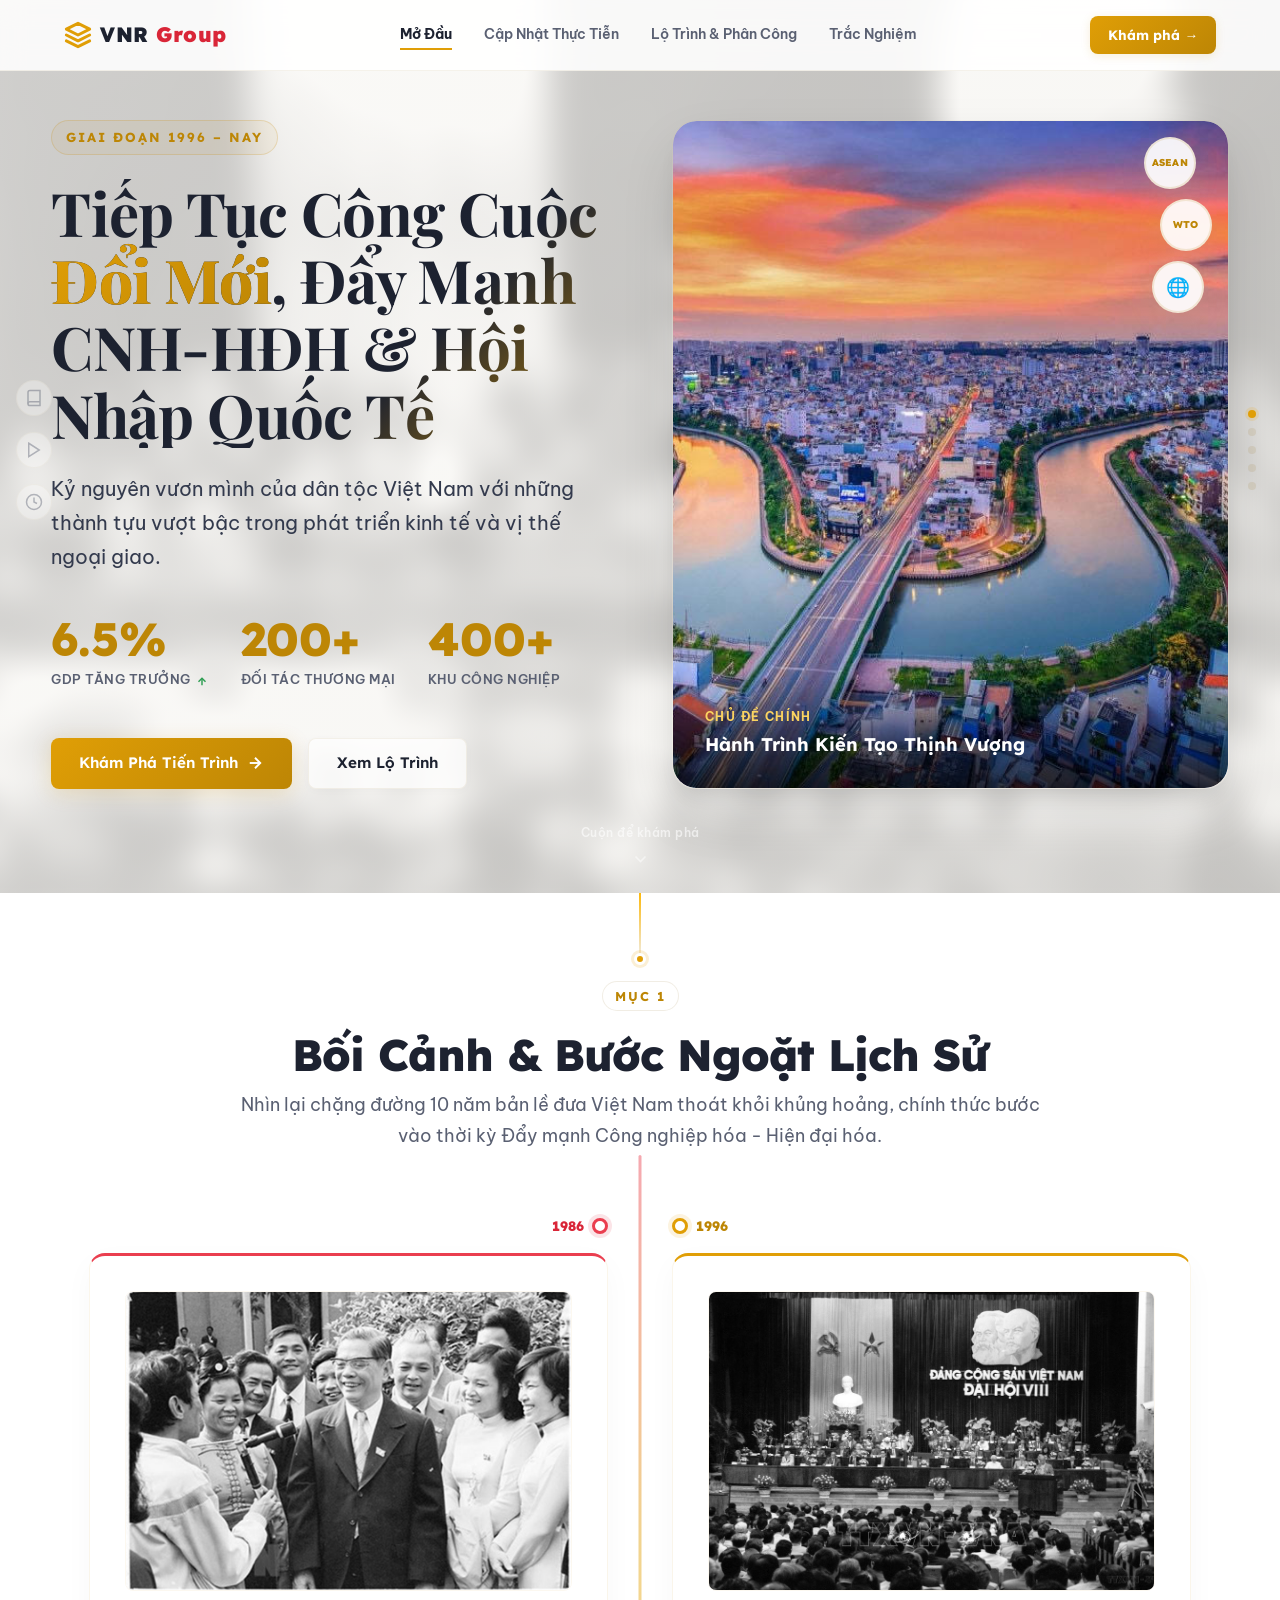
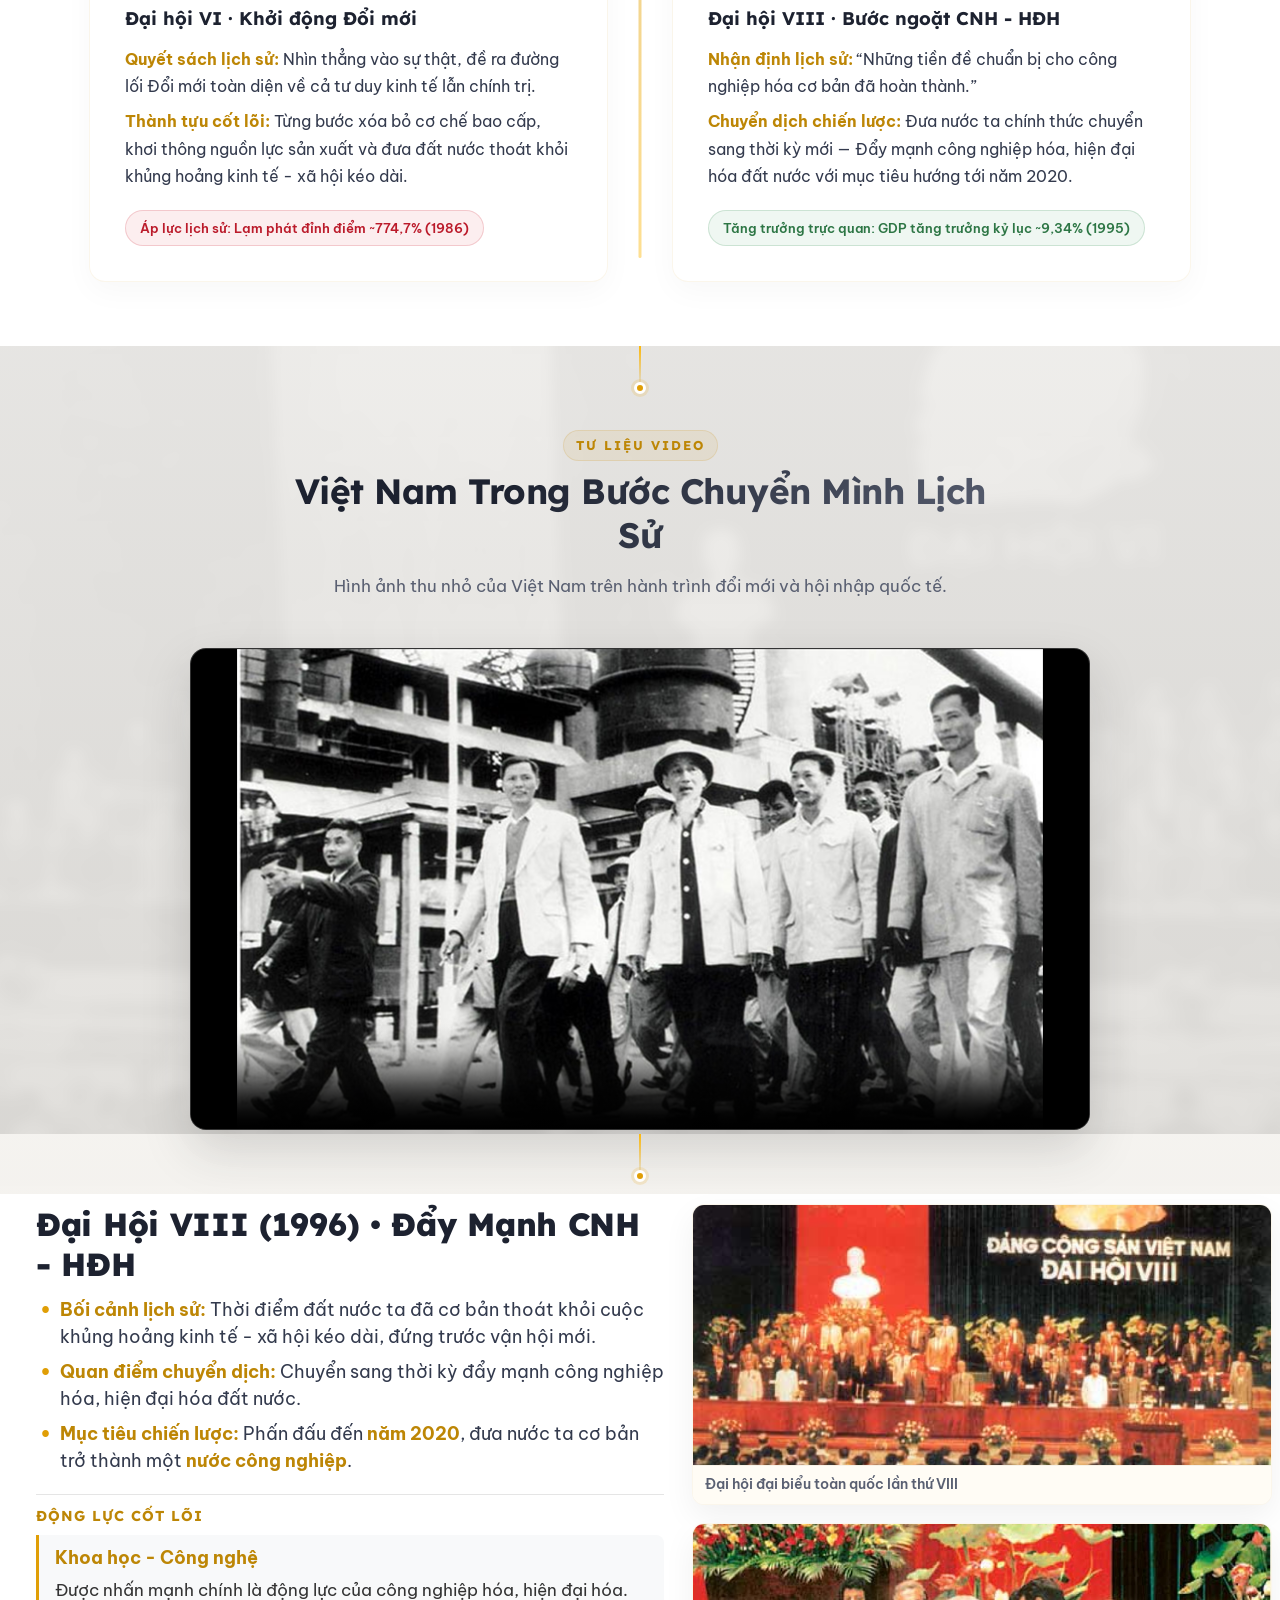
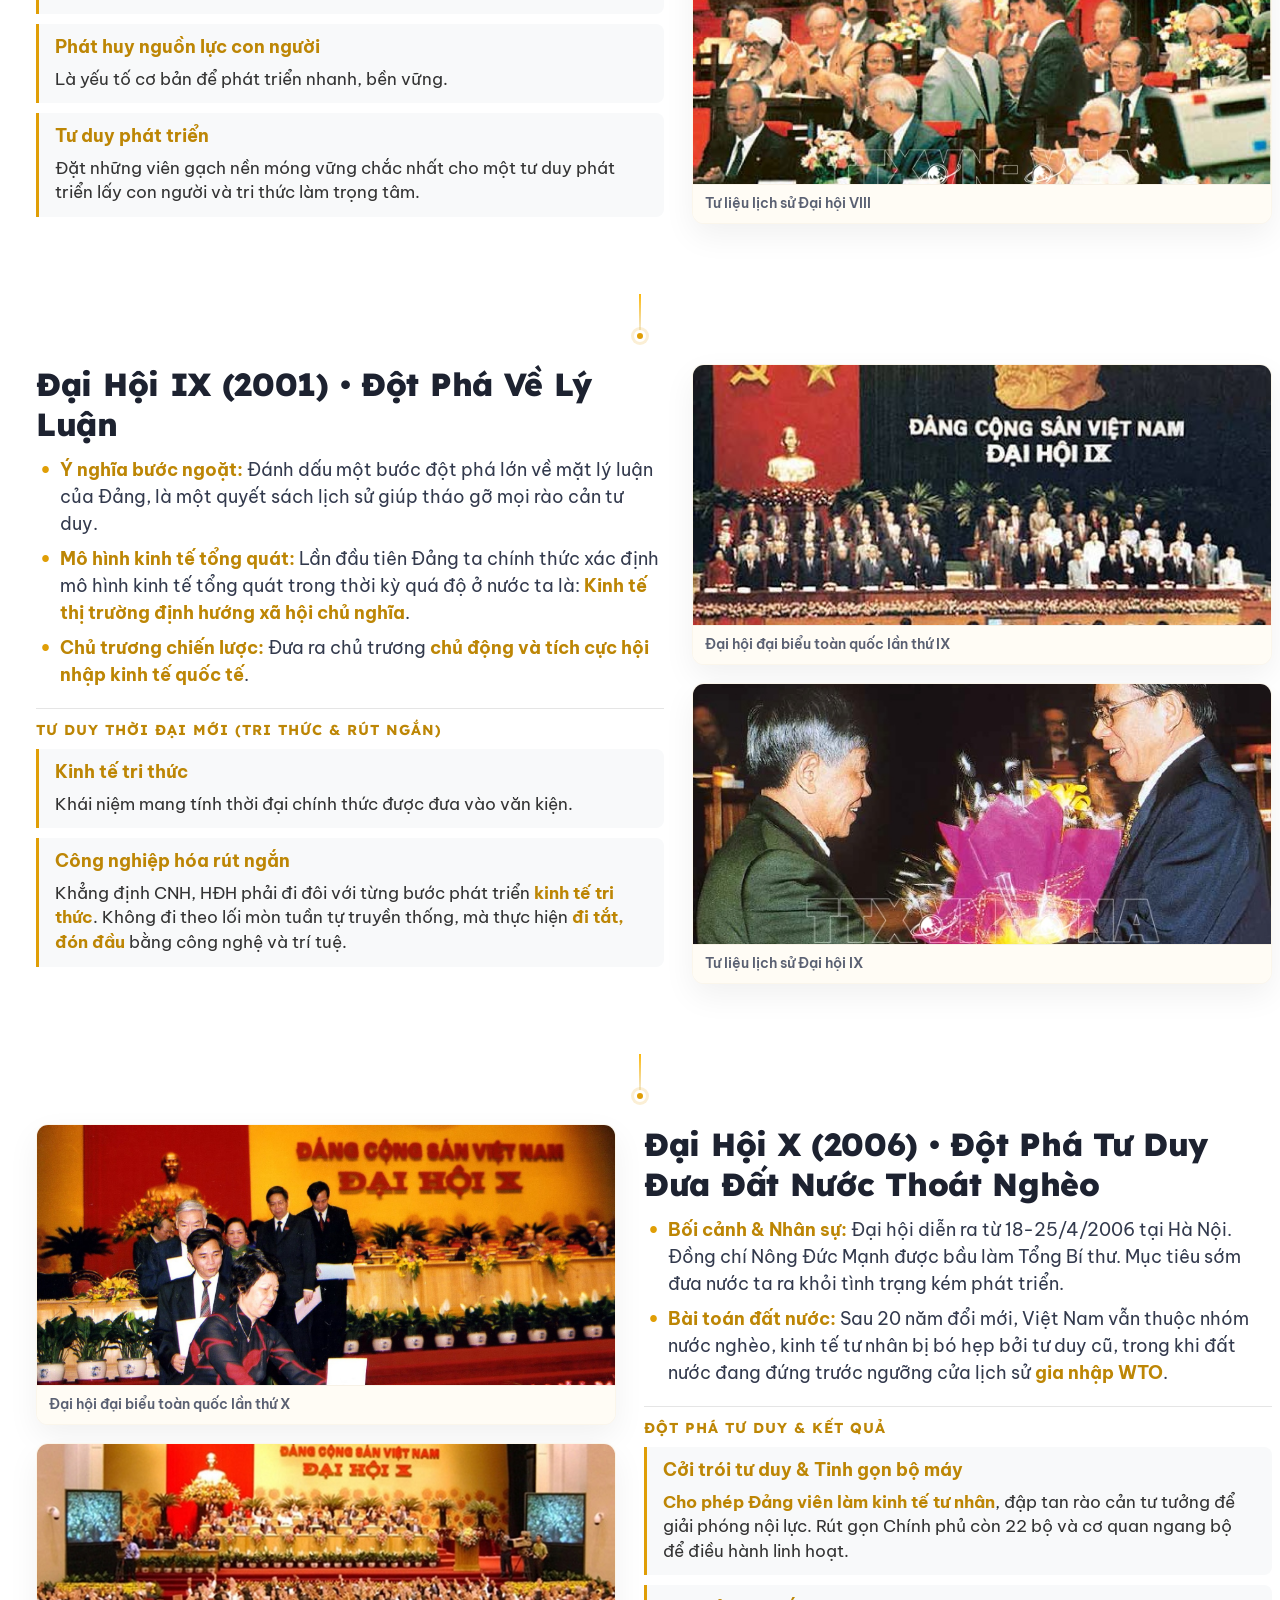
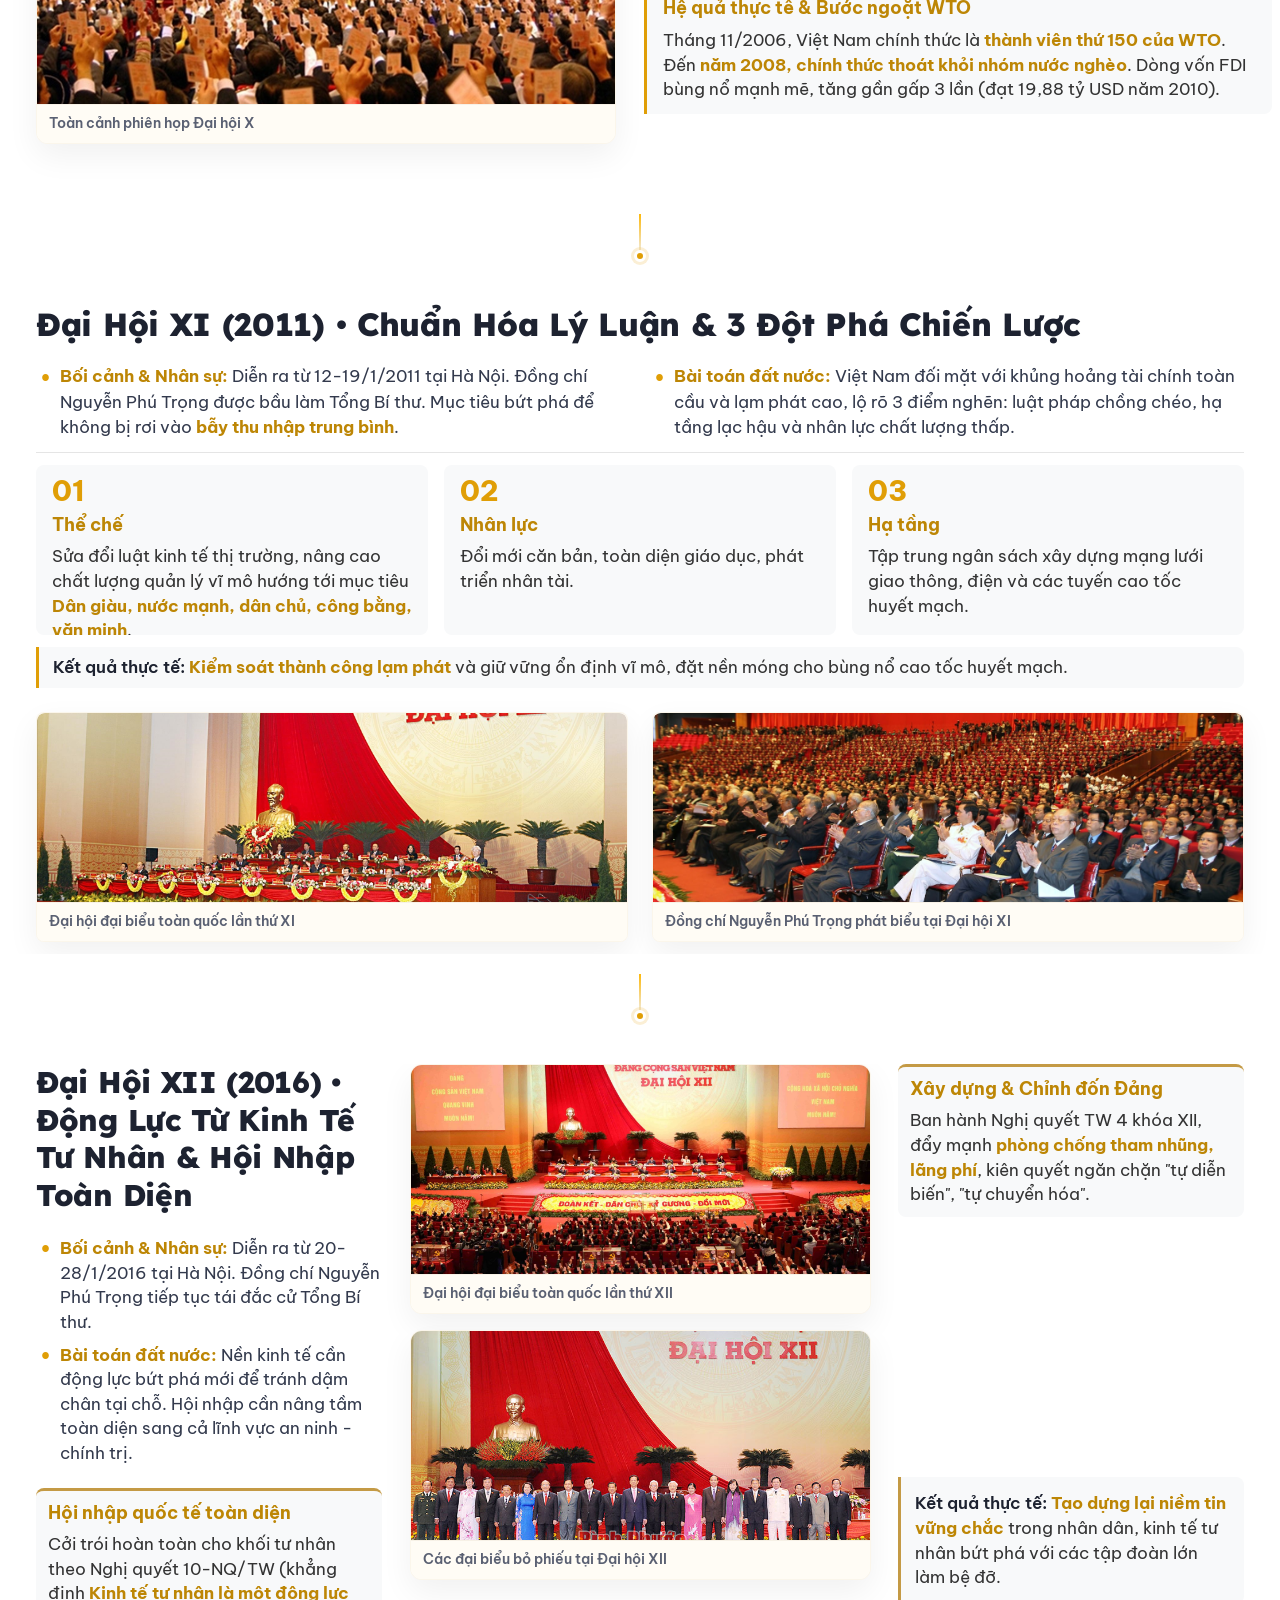
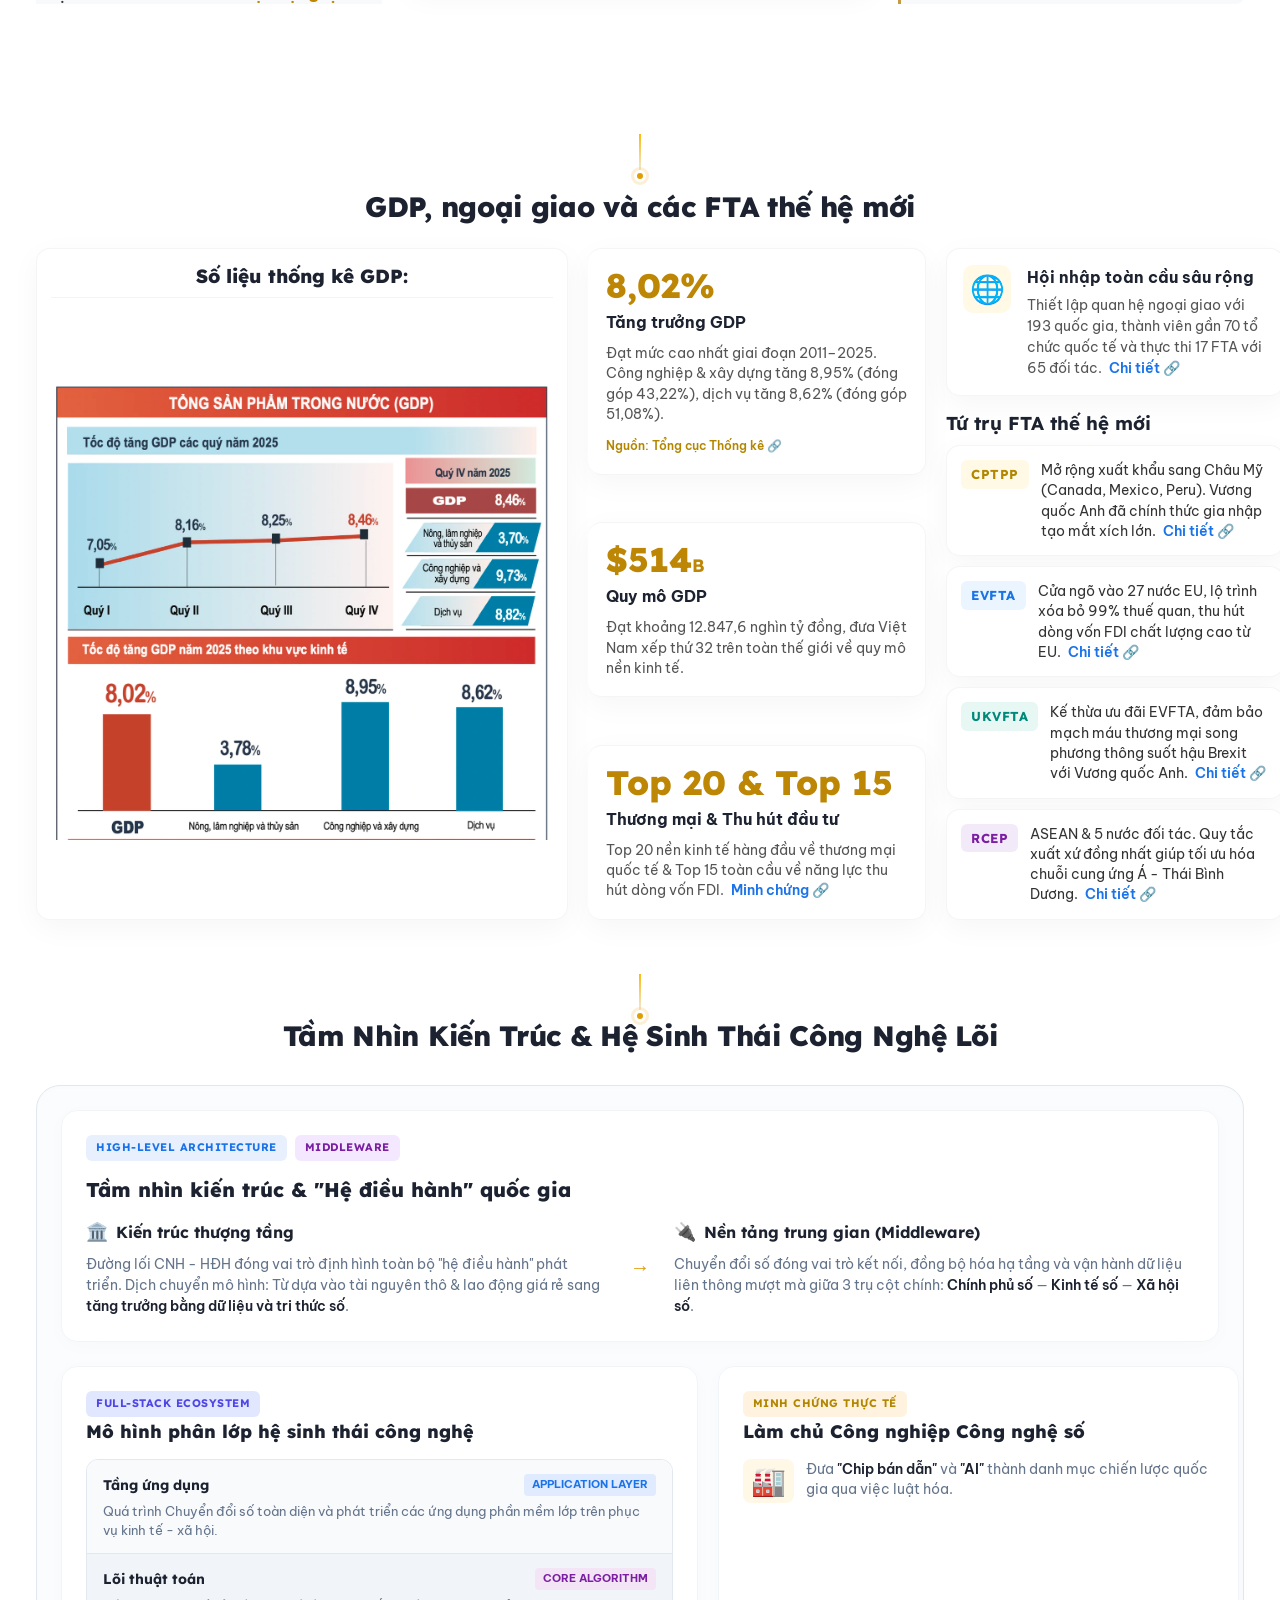
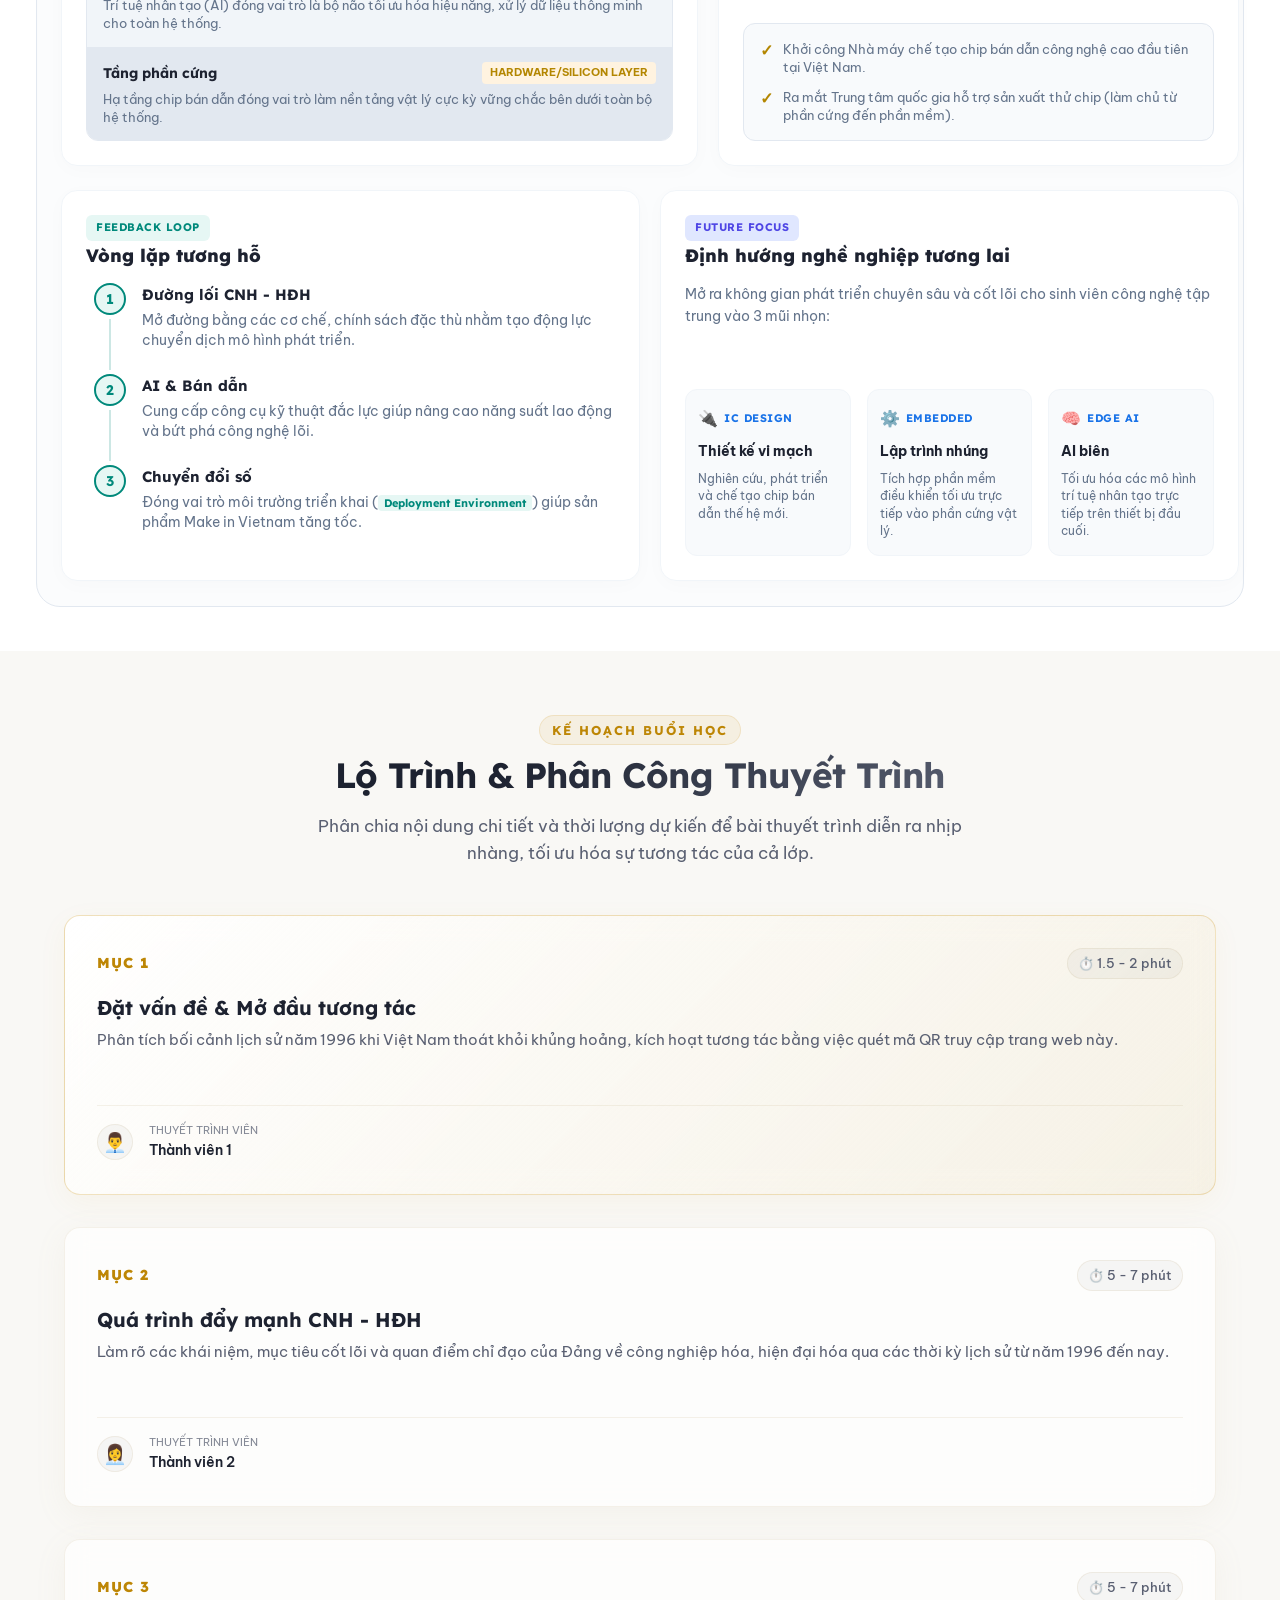
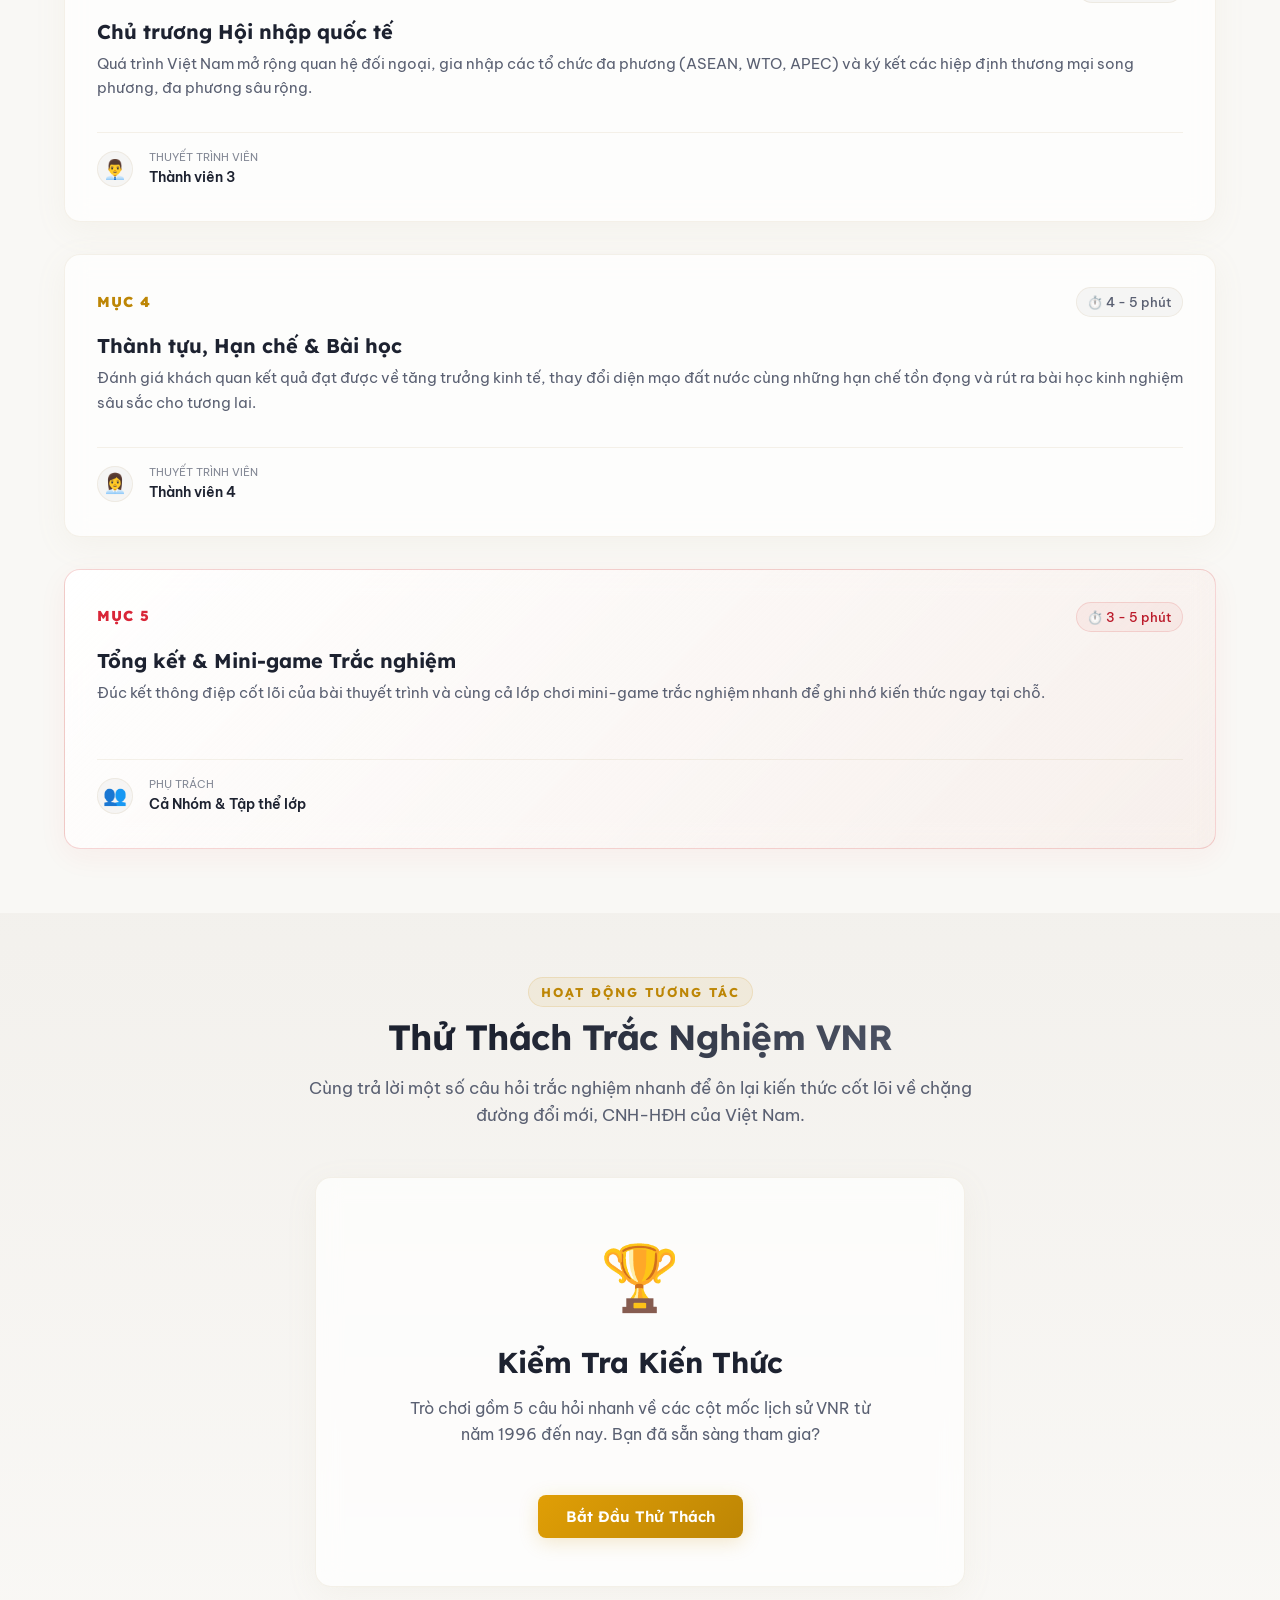
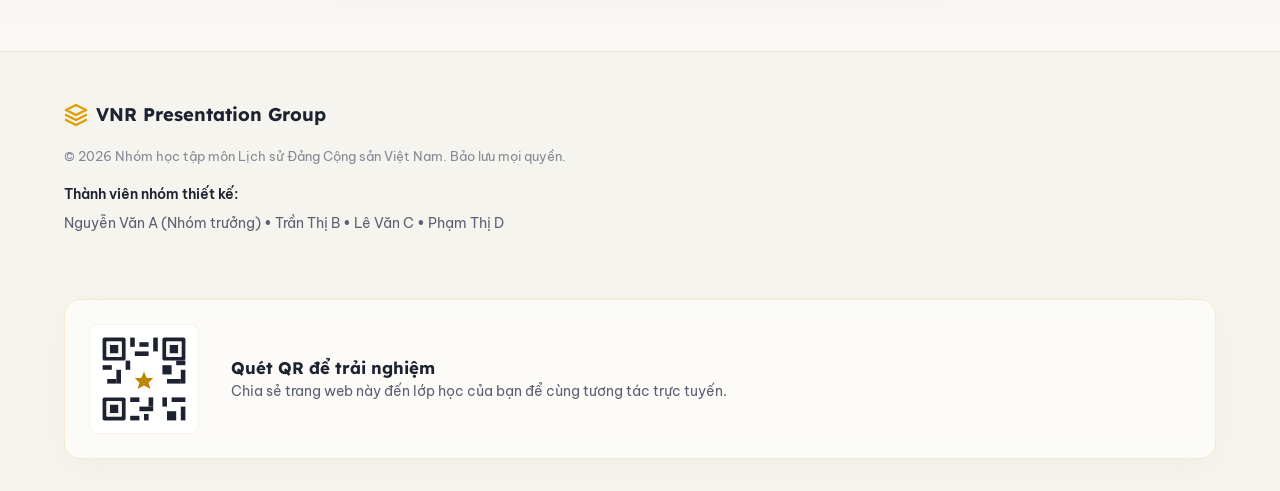
==== index.html @ a59b5fd0 "refactor: update UI layout and styles for evidence, timeline, and career sections" ====
<!DOCTYPE html>
<html lang="vi" style="scroll-behavior: smooth;">
<head>
    <meta charset="UTF-8">
    <meta name="viewport" content="width=device-width, initial-scale=1.0">
    <title>VNR - Tiến Trình Đổi Mới, Đẩy Mạnh CNH-HĐH & Hội Nhập Quốc Tế (1996 - Nay)</title>
    <meta name="description" content="Trang web tương tác giới thiệu bài thuyết trình môn Lịch sử Đảng Cộng sản Việt Nam (VNR). Khám phá tiến trình công nghiệp hóa, hiện đại hóa và hội nhập quốc tế từ năm 1996 đến nay.">
    <!-- Google Fonts -->
    <link rel="preconnect" href="https://fonts.googleapis.com">
    <link rel="preconnect" href="https://fonts.gstatic.com" crossorigin>
    <link href="https://fonts.googleapis.com/css2?family=Be+Vietnam+Pro:ital,wght@0,400;0,500;0,600;0,700;0,800;1,400&family=Lexend:wght@500;600;700;800&family=Playfair+Display:ital,wght@0,600;0,700;0,800;1,600&display=swap" rel="stylesheet">
    <!-- CSS Stylesheet -->
    <link rel="stylesheet" href="style.css?v=36">
</head>
<body>
    <!-- Background Glow Elements -->
    <div class="bg-glow bg-glow-1"></div>
    <div class="bg-glow bg-glow-2"></div>

    <!-- Navigation Bar -->
    <header class="navbar">
        <div class="navbar-container">
            <a href="#" class="brand-logo" id="navLogo">
                <svg viewBox="0 0 24 24" width="28" height="28" fill="none" stroke="currentColor" stroke-width="2.5" class="logo-svg">
                    <path d="M12 2L2 7l10 5 10-5-10-5zM2 17l10 5 10-5M2 12l10 5 10-5" stroke-linecap="round" stroke-linejoin="round"/>
                </svg>
                <span class="brand-text">VNR <span class="accent-text">Group</span></span>
            </a>
            <nav class="nav-menu" id="navMenu">
                <a href="#home" class="nav-link active" data-sec="home">Mở Đầu</a>
                <a href="#capnhat" class="nav-link" data-sec="capnhat">Cập Nhật Thực Tiễn</a>
                <a href="#agenda" class="nav-link" data-sec="agenda">Lộ Trình & Phân Công</a>
                <a href="#quiz" class="nav-link" data-sec="quiz">Trắc Nghiệm</a>
            </nav>
            <a href="#capnhat" class="btn nav-btn-cta">Khám phá &rarr;</a>
            <button class="menu-toggle" id="menuToggle" aria-label="Toggle Navigation Menu">
                <span></span>
                <span></span>
                <span></span>
            </button>
        </div>
    </header>

    <nav class="page-dots" aria-label="Vị trí trang">
        <span class="dot active" data-target="home" title="Mở đầu"></span>
        <span class="dot" data-target="intro-context" title="Bối cảnh"></span>
        <span class="dot" data-target="intro-video" title="Video"></span>
        <span class="dot" data-target="daihoi-viii" title="Đại hội"></span>
        <span class="dot" data-target="capnhat" title="Cập nhật"></span>
    </nav>

    <aside class="micro-nav" aria-label="Liên kết nhanh">
        <a href="#intro-context" title="Bối cảnh lịch sử">
            <svg viewBox="0 0 24 24" width="18" height="18" fill="none" stroke="currentColor" stroke-width="2"><path d="M4 19.5A2.5 2.5 0 016.5 17H20"/><path d="M6.5 2H20v20H6.5A2.5 2.5 0 014 19.5v-15A2.5 2.5 0 016.5 2z"/></svg>
        </a>
        <a href="#intro-video" title="Tư liệu video">
            <svg viewBox="0 0 24 24" width="18" height="18" fill="none" stroke="currentColor" stroke-width="2"><polygon points="5 3 19 12 5 21 5 3"/></svg>
        </a>
        <a href="#capnhat" title="Cập nhật thực tiễn">
            <svg viewBox="0 0 24 24" width="18" height="18" fill="none" stroke="currentColor" stroke-width="2"><circle cx="12" cy="12" r="10"/><polyline points="12 6 12 12 16 14"/></svg>
        </a>
    </aside>

    <!-- Main Container -->
    <main>
        <!-- ============================================ -->
        <!-- HERO: Layered overlay layout with depth -->
        <!-- ============================================ -->
        <section id="home" class="hero-immersive">
            <div class="hero-bg" style="background-image: url('img/VN_buoc_chuyen_minh.jpg');" aria-hidden="true"></div>
            <div class="hero-bg-overlay" aria-hidden="true"></div>

            <div class="hero-patterns" aria-hidden="true">
                <svg class="hero-pattern-map" viewBox="0 0 200 320" fill="none">
                    <path d="M100 20 C130 40 150 80 145 120 C140 160 120 200 100 240 C80 200 60 160 55 120 C50 80 70 40 100 20 Z" stroke="currentColor" stroke-width="1.2"/>
                    <path d="M95 260 L100 300 L108 270" stroke="currentColor" stroke-width="1"/>
                </svg>
                <svg class="hero-pattern-drum" viewBox="0 0 120 120" fill="none">
                    <circle cx="60" cy="60" r="48" stroke="currentColor" stroke-width="1"/>
                    <circle cx="60" cy="60" r="32" stroke="currentColor" stroke-width="0.8"/>
                    <path d="M60 12 L60 108 M12 60 L108 60 M28 28 L92 92 M92 28 L28 92" stroke="currentColor" stroke-width="0.6"/>
                </svg>
                <svg class="hero-pattern-chart" viewBox="0 0 240 80" fill="none">
                    <polyline points="0,70 40,55 80,58 120,35 160,40 200,18 240,10" stroke="currentColor" stroke-width="1.5"/>
                </svg>
            </div>

            <div class="container hero-stage">
                <div class="hero-copy">
                    <div class="hero-copy-panel">
                        <span class="hero-eyebrow">Giai đoạn 1996 – Nay</span>
                        <h1 class="hero-title">Tiếp Tục Công Cuộc <span class="text-accent">Đổi Mới</span>, Đẩy Mạnh CNH-HĐH & Hội Nhập Quốc Tế</h1>
                        <p class="hero-lead">Kỷ nguyên vươn mình của dân tộc Việt Nam với những thành tựu vượt bậc trong phát triển kinh tế và vị thế ngoại giao.</p>
                        
                        <div class="hero-stats">
                            <div class="stat-card">
                                <span class="stat-value">6.5%</span>
                                <span class="stat-label">GDP tăng trưởng <svg viewBox="0 0 24 24" width="14" height="14" fill="none" stroke="currentColor" stroke-width="2.5"><polyline points="18 15 12 9 6 15"/><line x1="12" y1="9" x2="12" y2="21"/></svg></span>
                            </div>
                            <div class="stat-card">
                                <span class="stat-value">200+</span>
                                <span class="stat-label">Đối tác thương mại</span>
                            </div>
                            <div class="stat-card">
                                <span class="stat-value">400+</span>
                                <span class="stat-label">Khu công nghiệp</span>
                            </div>
                        </div>

                        <div class="hero-actions">
                            <a href="#intro-context" class="btn btn-primary">
                                <span>Khám Phá Tiến Trình</span>
                                <svg viewBox="0 0 24 24" width="18" height="18" fill="none" stroke="currentColor" stroke-width="2.5">
                                    <line x1="5" y1="12" x2="19" y2="12"></line>
                                    <polyline points="12 5 19 12 12 19"></polyline>
                                </svg>
                            </a>
                            <a href="#agenda" class="btn btn-secondary">Xem Lộ Trình</a>
                        </div>
                    </div>
                </div>
                <div class="hero-visual">
                    <div class="hero-feature-card">
                        <img src="img/modau.jpg" alt="Mở đầu - Tiến trình Đổi mới">
                        <div class="hero-feature-caption">
                            <span>Chủ đề chính</span>
                            <h3>Hành Trình Kiến Tạo Thịnh Vượng</h3>
                        </div>
                        <div class="hero-bubbles" aria-hidden="true">
                            <span class="hero-bubble" title="ASEAN">ASEAN</span>
                            <span class="hero-bubble" title="WTO">WTO</span>
                            <span class="hero-bubble hero-bubble--globe" title="Hội nhập quốc tế">🌐</span>
                        </div>
                    </div>
                </div>
            </div>
            <a href="#intro-context" class="hero-scroll-hint" aria-label="Cuộn xuống phần Bối Cảnh">
                <span>Cuộn để khám phá</span>
                <svg viewBox="0 0 24 24" width="20" height="20" fill="none" stroke="currentColor" stroke-width="2">
                    <polyline points="6 9 12 15 18 9"></polyline>
                </svg>
            </a>
        </section>

        <!-- ============================================ -->
        <!-- BỐI CẢNH & BƯỚC NGOẶT LỊCH SỬ -->
        <!-- ============================================ -->
        <section id="intro-context" class="section intro-context">
            <div class="flow-connector" aria-hidden="true">
                <div class="flow-line"></div>
                <div class="flow-node"></div>
            </div>
            <div class="container">
                <div class="intro-panel reveal-group">
                    <div class="intro-panel-header reveal-item">
                        <span class="section-tag section-tag-light">Mục 1</span>
                        <h2 class="intro-heading">Bối Cảnh & Bước Ngoặt Lịch Sử</h2>
                        <p class="intro-subtitle">Nhìn lại chặng đường 10 năm bản lề đưa Việt Nam thoát khỏi khủng hoảng, chính thức bước vào thời kỳ Đẩy mạnh Công nghiệp hóa - Hiện đại hóa.</p>
                    </div>

                    <div class="context-timeline">
                        <div class="context-timeline-track" aria-hidden="true"></div>

                        <article class="context-milestone context-milestone--1986 reveal-item delay-100">
                            <div class="context-milestone-marker">
                                <span class="context-milestone-dot"></span>
                                <span class="context-milestone-year">1986</span>
                            </div>
                            <div class="context-milestone-card">
                                <div class="card-image-wrapper">
                                    <img src="img/tong-bi-thu-nguyen-van-linh-hay-tra-ve-cho-san-xu-56-1-1752508948.jpg" alt="Tổng Bí thư Nguyễn Văn Linh phát biểu tại Đại hội VI">
                                </div>
                                <h3 class="context-milestone-title">Đại hội VI · Khởi động Đổi mới</h3>
                                <p class="context-milestone-text"><strong>Quyết sách lịch sử:</strong> Nhìn thẳng vào sự thật, đề ra đường lối Đổi mới toàn diện về cả tư duy kinh tế lẫn chính trị.</p>
                                <p class="context-milestone-text"><strong>Thành tựu cốt lõi:</strong> Từng bước xóa bỏ cơ chế bao cấp, khơi thông nguồn lực sản xuất và đưa đất nước thoát khỏi khủng hoảng kinh tế - xã hội kéo dài.</p>
                                <span class="mini-stat mini-stat--warn">Áp lực lịch sử: Lạm phát đỉnh điểm ~774,7% (1986)</span>
                            </div>
                        </article>

                        <article class="context-milestone context-milestone--1996 reveal-item delay-300">
                            <div class="context-milestone-marker">
                                <span class="context-milestone-dot"></span>
                                <span class="context-milestone-year">1996</span>
                            </div>
                            <div class="context-milestone-card">
                                <div class="card-image-wrapper">
                                    <img src="img/dhVIII.jpg" alt="Toàn cảnh Đại hội VIII (1996)">
                                </div>
                                <h3 class="context-milestone-title">Đại hội VIII · Bước ngoặt CNH - HĐH</h3>
                                <p class="context-milestone-text"><strong>Nhận định lịch sử:</strong> “Những tiền đề chuẩn bị cho công nghiệp hóa cơ bản đã hoàn thành.”</p>
                                <p class="context-milestone-text"><strong>Chuyển dịch chiến lược:</strong> Đưa nước ta chính thức chuyển sang thời kỳ mới — Đẩy mạnh công nghiệp hóa, hiện đại hóa đất nước với mục tiêu hướng tới năm 2020.</p>
                                <span class="mini-stat mini-stat--growth">Tăng trưởng trực quan: GDP tăng trưởng kỷ lục ~9,34% (1995)</span>
                            </div>
                        </article>
                    </div>
                </div>
            </div>
        </section>

        <!-- ============================================ -->
        <!-- VIDEO SECTION                                -->
        <!-- ============================================ -->
        <section id="intro-video" class="section video-section">
            <div class="video-bg" style="background-image: url('img/VN_buoc_chuyen_minh.jpg');"></div>
            <div class="video-bg-overlay"></div>
            <div class="flow-connector flow-connector--short" aria-hidden="true">
                <div class="flow-line"></div>
                <div class="flow-node"></div>
            </div>
            <div class="container">
                <div class="section-header">
                    <span class="section-tag">Tư Liệu Video</span>
                    <h2 class="section-title">Việt Nam Trong Bước Chuyển Mình Lịch Sử</h2>
                    <p class="section-desc">Hình ảnh thu nhỏ của Việt Nam trên hành trình đổi mới và hội nhập quốc tế.</p>
                </div>
                <div class="video-wrapper">
                    <video controls preload="metadata" poster="img/bachothamgangthepthainguyen.jpg">
                        <source src="video/snaptik.vn_7609173447083691272.mp4" type="video/mp4">
                        Trình duyệt không hỗ trợ phát video.
                    </video>
                </div>
            </div>
        </section>

        <!-- ============================================ -->
        <!-- ĐẠI HỘI VIII (1996): Content + Images       -->
        <!-- ============================================ -->
        <section id="daihoi-viii" class="section congress-section">
            <div class="flow-connector flow-connector--short" aria-hidden="true">
                <div class="flow-line"></div>
                <div class="flow-node"></div>
            </div>
            <div class="slide-container">
                <div class="congress-row reveal-group">
                    <!-- Cột trái (Chính) - Chiếm 55% -->
                    <div class="congress-content reveal-item">
                        <h2 class="congress-heading">Đại Hội VIII (1996) • Đẩy Mạnh CNH - HĐH</h2>
                        
                        <ul class="congress-bullets">
                            <li><span class="bullet-title">Bối cảnh lịch sử:</span> Thời điểm đất nước ta đã cơ bản thoát khỏi cuộc khủng hoảng kinh tế - xã hội kéo dài, đứng trước vận hội mới.</li>
                            <li><span class="bullet-title">Quan điểm chuyển dịch:</span> Chuyển sang thời kỳ đẩy mạnh công nghiệp hóa, hiện đại hóa đất nước.</li>
                            <li><span class="bullet-title">Mục tiêu chiến lược:</span> Phấn đấu đến <strong class="keyword">năm 2020</strong>, đưa nước ta cơ bản trở thành một <strong class="keyword">nước công nghiệp</strong>.</li>
                        </ul>
                        
                        <div class="congress-analysis-group">
                            <h4 class="analysis-title">Động lực cốt lõi</h4>
                            
                            <div class="analysis-block">
                                <strong class="analysis-subtitle">Khoa học - Công nghệ</strong>
                                <p class="analysis-text">Được nhấn mạnh chính là động lực của công nghiệp hóa, hiện đại hóa.</p>
                            </div>
                            
                            <div class="analysis-block">
                                <strong class="analysis-subtitle">Phát huy nguồn lực con người</strong>
                                <p class="analysis-text">Là yếu tố cơ bản để phát triển nhanh, bền vững.</p>
                            </div>
                            
                            <div class="analysis-block analysis-meaning">
                                <strong class="analysis-subtitle">Tư duy phát triển</strong>
                                <p class="analysis-text">Đặt những viên gạch nền móng vững chắc nhất cho một tư duy phát triển lấy con người và tri thức làm trọng tâm.</p>
                            </div>
                        </div>
                    </div>
                    
                    <!-- Cột phải (Ảnh) - Chiếm 45% -->
                    <div class="image-column reveal-item">
                        <figure class="congress-photo congress-photo--primary">
                            <img src="img/daiHoiVIII.jpg" alt="Đại hội VIII - 1996">
                            <figcaption>Đại hội đại biểu toàn quốc lần thứ VIII</figcaption>
                        </figure>
                        <figure class="congress-photo congress-photo--secondary">
                            <img src="img/daiHoiVIII_2.png" alt="Tư liệu Đại hội VIII">
                            <figcaption>Tư liệu lịch sử Đại hội VIII</figcaption>
                        </figure>
                    </div>
                </div>
            </div>
        </section>

        <!-- ============================================ -->
        <!-- ĐẠI HỘI IX (2001): Content + Images         -->
        <!-- ============================================ -->
        <section id="daihoi-ix" class="section congress-section">
            <div class="flow-connector flow-connector--short" aria-hidden="true">
                <div class="flow-line"></div>
                <div class="flow-node"></div>
            </div>
            <div class="slide-container">
                <div class="congress-row reveal-group">
                    <!-- Cột trái (Chính) - Chiếm 55% -->
                    <div class="congress-content reveal-item">
                        <h2 class="congress-heading">Đại Hội IX (2001) • Đột Phá Về Lý Luận</h2>
                        
                        <ul class="congress-bullets">
                            <li><span class="bullet-title">Ý nghĩa bước ngoặt:</span> Đánh dấu một bước đột phá lớn về mặt lý luận của Đảng, là một quyết sách lịch sử giúp tháo gỡ mọi rào cản tư duy.</li>
                            <li><span class="bullet-title">Mô hình kinh tế tổng quát:</span> Lần đầu tiên Đảng ta chính thức xác định mô hình kinh tế tổng quát trong thời kỳ quá độ ở nước ta là: <strong class="keyword">Kinh tế thị trường định hướng xã hội chủ nghĩa</strong>.</li>
                            <li><span class="bullet-title">Chủ trương chiến lược:</span> Đưa ra chủ trương <strong class="keyword">chủ động và tích cực hội nhập kinh tế quốc tế</strong>.</li>
                        </ul>
                        
                        <div class="congress-analysis-group">
                            <h4 class="analysis-title">Tư duy thời đại mới (Tri thức & Rút ngắn)</h4>
                            
                            <div class="analysis-block">
                                <strong class="analysis-subtitle">Kinh tế tri thức</strong>
                                <p class="analysis-text">Khái niệm mang tính thời đại chính thức được đưa vào văn kiện.</p>
                            </div>
                            
                            <div class="analysis-block">
                                <strong class="analysis-subtitle">Công nghiệp hóa rút ngắn</strong>
                                <p class="analysis-text">Khẳng định CNH, HĐH phải đi đôi với từng bước phát triển <strong class="keyword">kinh tế tri thức</strong>. Không đi theo lối mòn tuần tự truyền thống, mà thực hiện <strong class="keyword">đi tắt, đón đầu</strong> bằng công nghệ và trí tuệ.</p>
                            </div>
                        </div>
                    </div>
                    
                    <!-- Cột phải (Ảnh) - Chiếm 45% -->
                    <div class="image-column reveal-item">
                        <figure class="congress-photo congress-photo--primary">
                            <img src="img/daiHoiIX.jpg" alt="Đại hội IX - 2001">
                            <figcaption>Đại hội đại biểu toàn quốc lần thứ IX</figcaption>
                        </figure>
                        <figure class="congress-photo congress-photo--secondary">
                            <img src="img/daiHoiIX_2.png" alt="Tư liệu Đại hội IX">
                            <figcaption>Tư liệu lịch sử Đại hội IX</figcaption>
                        </figure>
                    </div>
                </div>
            </div>
        </section>

        <!-- ============================================ -->
        <!-- ĐẠI HỘI X (2006): INVERTED LAYOUT            -->
        <!-- ============================================ -->
        <section id="daihoi-x" class="section congress-section">
            <div class="flow-connector flow-connector--short" aria-hidden="true">
                <div class="flow-line"></div>
                <div class="flow-node"></div>
            </div>
            <div class="slide-container">
                <div class="congress-row congress-row--reverse reveal-group">
                    <!-- Cột trái (Ảnh) - Chiếm 45% -->
                    <div class="image-column reveal-item">
                        <figure class="congress-photo congress-photo--primary">
                            <img src="img/dai-hoi-x.jpg" alt="Đại hội X - 2006">
                            <figcaption>Đại hội đại biểu toàn quốc lần thứ X</figcaption>
                        </figure>
                        <figure class="congress-photo congress-photo--secondary">
                            <img src="img/dhx.jpg" alt="Tư liệu Đại hội X">
                            <figcaption>Toàn cảnh phiên họp Đại hội X</figcaption>
                        </figure>
                    </div>
                    
                    <!-- Cột phải (Chữ) - Chiếm 55% -->
                    <div class="congress-content reveal-item">
                        <h2 class="congress-heading">Đại Hội X (2006) • Đột Phá Tư Duy Đưa Đất Nước Thoát Nghèo</h2>
                        
                        <ul class="congress-bullets">
                            <li><span class="bullet-title">Bối cảnh & Nhân sự:</span> Đại hội diễn ra từ 18-25/4/2006 tại Hà Nội. Đồng chí Nông Đức Mạnh được bầu làm Tổng Bí thư. Mục tiêu sớm đưa nước ta ra khỏi tình trạng kém phát triển.</li>
                            <li><span class="bullet-title">Bài toán đất nước:</span> Sau 20 năm đổi mới, Việt Nam vẫn thuộc nhóm nước nghèo, kinh tế tư nhân bị bó hẹp bởi tư duy cũ, trong khi đất nước đang đứng trước ngưỡng cửa lịch sử <strong class="keyword">gia nhập WTO</strong>.</li>
                        </ul>
                        
                        <div class="congress-analysis-group">
                            <h4 class="analysis-title">Đột phá tư duy & Kết quả</h4>
                            
                            <div class="analysis-block">
                                <strong class="analysis-subtitle">Cởi trói tư duy & Tinh gọn bộ máy</strong>
                                <p class="analysis-text"><strong class="keyword">Cho phép Đảng viên làm kinh tế tư nhân</strong>, đập tan rào cản tư tưởng để giải phóng nội lực. Rút gọn Chính phủ còn 22 bộ và cơ quan ngang bộ để điều hành linh hoạt.</p>
                            </div>
                            
                            <div class="analysis-block">
                                <strong class="analysis-subtitle">Hệ quả thực tế & Bước ngoặt WTO</strong>
                                <p class="analysis-text">Tháng 11/2006, Việt Nam chính thức là <strong class="keyword">thành viên thứ 150 của WTO</strong>. Đến <strong class="keyword">năm 2008, chính thức thoát khỏi nhóm nước nghèo</strong>. Dòng vốn FDI bùng nổ mạnh mẽ, tăng gần gấp 3 lần (đạt 19,88 tỷ USD năm 2010).</p>
                            </div>
                        </div>
                    </div>
                </div>
            </div>
        </section>

        <!-- ============================================ -->
        <!-- ĐẠI HỘI XI (2011): HORIZONTAL TIERED LAYOUT  -->
        <!-- ============================================ -->
        <section id="daihoi-xi" class="section congress-section">
            <div class="flow-connector flow-connector--short" aria-hidden="true">
                <div class="flow-line"></div>
                <div class="flow-node"></div>
            </div>
            <div class="slide-container">
                <div class="congress-tiered-layout reveal-group">
                    <!-- Tầng trên: Tiêu đề + Bullet Points full-width -->
                    <div class="tiered-header reveal-item">
                        <h2 class="congress-heading">Đại Hội XI (2011) • Chuẩn Hóa Lý Luận & 3 Đột Phá Chiến Lược</h2>
                        <ul class="congress-bullets--horizontal">
                            <li><span class="bullet-title">Bối cảnh & Nhân sự:</span> Diễn ra từ 12-19/1/2011 tại Hà Nội. Đồng chí Nguyễn Phú Trọng được bầu làm Tổng Bí thư. Mục tiêu bứt phá để không bị rơi vào <strong class="keyword">bẫy thu nhập trung bình</strong>.</li>
                            <li><span class="bullet-title">Bài toán đất nước:</span> Việt Nam đối mặt với khủng hoảng tài chính toàn cầu và lạm phát cao, lộ rõ 3 điểm nghẽn: luật pháp chồng chéo, hạ tầng lạc hậu và nhân lực chất lượng thấp.</li>
                        </ul>
                    </div>

                    <!-- Đường phân cách ngang full-width -->
                    <div class="tiered-divider" aria-hidden="true"></div>

                    <!-- Tầng dưới: 3 cột đột phá -->
                    <div class="breakthrough-grid-3 reveal-item">
                        <div class="breakthrough-card">
                            <span class="breakthrough-num">01</span>
                            <strong class="breakthrough-title">Thể chế</strong>
                            <p class="breakthrough-desc">Sửa đổi luật kinh tế thị trường, nâng cao chất lượng quản lý vĩ mô hướng tới mục tiêu <strong class="keyword">Dân giàu, nước mạnh, dân chủ, công bằng, văn minh</strong>.</p>
                        </div>
                        <div class="breakthrough-card">
                            <span class="breakthrough-num">02</span>
                            <strong class="breakthrough-title">Nhân lực</strong>
                            <p class="breakthrough-desc">Đổi mới căn bản, toàn diện giáo dục, phát triển nhân tài.</p>
                        </div>
                        <div class="breakthrough-card">
                            <span class="breakthrough-num">03</span>
                            <strong class="breakthrough-title">Hạ tầng</strong>
                            <p class="breakthrough-desc">Tập trung ngân sách xây dựng mạng lưới giao thông, điện và các tuyến cao tốc huyết mạch.</p>
                        </div>
                    </div>

                    <!-- Kết quả thực tế -->
                    <div class="analysis-result-bar reveal-item">
                        <strong>Kết quả thực tế:</strong> <strong class="keyword">Kiểm soát thành công lạm phát</strong> và giữ vững ổn định vĩ mô, đặt nền móng cho bùng nổ cao tốc huyết mạch.
                    </div>

                    <!-- Chân trang: 2 ảnh tư liệu nằm ngang -->
                    <div class="breakthrough-footer-images reveal-item">
                        <figure class="congress-photo congress-photo--primary">
                            <img src="img/dai-hoi-xi.jpg" alt="Đại hội XI - 2011">
                            <figcaption>Đại hội đại biểu toàn quốc lần thứ XI</figcaption>
                        </figure>
                        <figure class="congress-photo congress-photo--primary">
                            <img src="img/daiHoi_XI.jpg" alt="Tư liệu Đại hội XI">
                            <figcaption>Đồng chí Nguyễn Phú Trọng phát biểu tại Đại hội XI</figcaption>
                        </figure>
                    </div>
                </div>
            </div>
        </section>

        <!-- ============================================ -->
        <!-- ĐẠI HỘI XII (2016): FOCUS EDITORIAL LAYOUT   -->
        <!-- ============================================ -->
        <section id="daihoi-xii" class="section congress-section">
            <div class="flow-connector flow-connector--short" aria-hidden="true">
                <div class="flow-line"></div>
                <div class="flow-node"></div>
            </div>
            <div class="slide-container">
                <div class="congress-editorial-grid reveal-group">
                    <!-- Cột trái (30%) -->
                    <div class="editorial-col reveal-item">
                        <h2 class="congress-heading">Đại Hội XII (2016) • Động Lực Từ Kinh Tế Tư Nhân & Hội Nhập Toàn Diện</h2>
                        
                        <ul class="congress-bullets">
                            <li><span class="bullet-title">Bối cảnh & Nhân sự:</span> Diễn ra từ 20-28/1/2016 tại Hà Nội. Đồng chí Nguyễn Phú Trọng tiếp tục tái đắc cử Tổng Bí thư.</li>
                            <li><span class="bullet-title">Bài toán đất nước:</span> Nền kinh tế cần động lực bứt phá mới để tránh dậm chân tại chỗ. Hội nhập cần nâng tầm toàn diện sang cả lĩnh vực an ninh - chính trị.</li>
                        </ul>
                        
                        <div class="editorial-card">
                            <strong class="editorial-card-title">Hội nhập quốc tế toàn diện</strong>
                            <p class="editorial-card-desc">Cởi trói hoàn toàn cho khối tư nhân theo Nghị quyết 10-NQ/TW (khẳng định <strong class="keyword">Kinh tế tư nhân là một động lực quan trọng</strong>); Ký kết <strong class="keyword">FTA thế hệ mới như CPTPP, EVFTA</strong> và cử lực lượng tham gia gìn giữ hòa bình LHQ.</p>
                        </div>
                    </div>
                    
                    <!-- Cột giữa (40%) - Tâm điểm ảnh -->
                    <div class="editorial-col--center reveal-item">
                        <figure class="congress-photo congress-photo--primary">
                            <img src="img/dh_xiii.jpg" alt="Đại hội XII - 2016">
                            <figcaption>Đại hội đại biểu toàn quốc lần thứ XII</figcaption>
                        </figure>
                        <figure class="congress-photo congress-photo--secondary">
                            <img src="img/dh_xiii_2.jpg" alt="Tư liệu Đại hội XII">
                            <figcaption>Các đại biểu bỏ phiếu tại Đại hội XII</figcaption>
                        </figure>
                    </div>
                    
                    <!-- Cột phải (30%) -->
                    <div class="editorial-col reveal-item">
                        <div class="editorial-card">
                            <strong class="editorial-card-title">Xây dựng & Chỉnh đốn Đảng</strong>
                            <p class="editorial-card-desc">Ban hành Nghị quyết TW 4 khóa XII, đẩy mạnh <strong class="keyword">phòng chống tham nhũng, lãng phí</strong>, kiên quyết ngăn chặn "tự diễn biến", "tự chuyển hóa".</p>
                        </div>
                        
                        <div class="editorial-result">
                            <strong>Kết quả thực tế:</strong> <strong class="keyword">Tạo dựng lại niềm tin vững chắc</strong> trong nhân dân, kinh tế tư nhân bứt phá với các tập đoàn lớn làm bệ đỡ.
                        </div>
                    </div>
                </div>
            </div>
        </section>

        <!-- ============================================ -->
        <!-- MỤC 4 SLIDE 1: BỨC TRANH KINH TẾ VĨ MÔ & ĐÒN BẨY FTA -->
        <!-- ============================================ -->
        <section id="capnhat" class="section congress-section">
            <div class="flow-connector flow-connector--short" aria-hidden="true">
                <div class="flow-line"></div>
                <div class="flow-node"></div>
            </div>
            <div class="slide-container" style="min-height: 800px; height: auto;">
                <!-- Unified main heading -->
                <div class="section-title-wrapper" style="text-align: center; margin-bottom: 24px;">
                    <h2 class="congress-heading" style="margin: 0; font-size: 28px; text-align: center; width: 100%;">GDP, ngoại giao và các FTA thế hệ mới</h2>
                </div>

                <div class="macro-fta-grid reveal-group">
                    <!-- Cột trái 1 (Biểu đồ GDP) -->
                    <div class="macro-chart-col reveal-item">
                        <div class="gdp-chart-block">
                            <h3 class="gdp-chart-subtitle-text" style="font-family: var(--font-heading); font-size: 19px; font-weight: 800; color: var(--text-primary); margin: 0 0 14px; width: 100%; text-align: center; border-bottom: 1px solid #f1f5f9; padding-bottom: 8px;">Số liệu thống kê GDP:</h3>
                            <img src="img/GDP.png" alt="Biểu đồ vị thế GDP Việt Nam" class="gdp-chart-media">
                        </div>
                    </div>

                    <!-- Cột trái 2 (Các thẻ số liệu) -->
                    <div class="macro-cards-col reveal-item">
                        <div class="dashboard-card new-card">
                            <span class="dashboard-value">8,02%</span>
                            <strong class="dashboard-label">Tăng trưởng GDP</strong>
                            <p class="dashboard-desc">Đạt mức cao nhất giai đoạn 2011–2025. Công nghiệp &amp; xây dựng tăng 8,95% (đóng góp 43,22%), dịch vụ tăng 8,62% (đóng góp 51,08%).</p>
                            <a class="evidence-link-source" href="https://www.nso.gov.vn/du-lieu-va-so-lieu-thong-ke/2026/01/bao-cao-tinh-hinh-kinh-te-xa-hoi-quy-iv-va-nam-2025/" target="_blank" rel="noopener">Nguồn: Tổng cục Thống kê 🔗</a>
                        </div>
                        <div class="dashboard-card new-card">
                            <span class="dashboard-value">$514<small>B</small></span>
                            <strong class="dashboard-label">Quy mô GDP</strong>
                            <p class="dashboard-desc">Đạt khoảng 12.847,6 nghìn tỷ đồng, đưa Việt Nam xếp thứ 32 trên toàn thế giới về quy mô nền kinh tế.</p>
                        </div>
                        <div class="dashboard-card new-card">
                            <span class="dashboard-value">Top 20 &amp; Top 15</span>
                            <strong class="dashboard-label">Thương mại &amp; Thu hút đầu tư</strong>
                            <p class="dashboard-desc">Top 20 nền kinh tế hàng đầu về thương mại quốc tế &amp; Top 15 toàn cầu về năng lực thu hút dòng vốn FDI.
                                <a class="evidence-link" href="https://dantri.com.vn/kinh-doanh/imf-nang-du-bao-tang-trong-gdp-viet-nam-len-75-cao-nhat-asean-20260712202724515.htm" target="_blank" rel="noopener">Minh chứng 🔗</a>
                            </p>
                        </div>
                    </div>

                    <!-- Cột phải (7 phần) - Đòn bẩy FTA -->
                    <div class="fta-col reveal-item">
                        
                        <div class="fta-summary-card">
                            <div class="fta-summary-icon">🌐</div>
                            <div class="fta-summary-text">
                                <strong>Hội nhập toàn cầu sâu rộng</strong>
                                <p>Thiết lập quan hệ ngoại giao với 193 quốc gia, thành viên gần 70 tổ chức quốc tế và thực thi 17 FTA với 65 đối tác.
                                    <a class="evidence-link" href="https://thuvienphapluat.vn/chinh-sach-phap-luat-moi/vn/ho-tro-phap-luat/tu-van-phap-luat/56461/hiep-dinh-fta-la-gi-tong-hop-cac-hiep-dinh-fta-ma-viet-nam-dang-tham-gia-moi-nhat" target="_blank" rel="noopener">Chi tiết 🔗</a>
                                </p>
                            </div>
                        </div>

                        <div class="fta-stack-container">
                            <h3 class="fta-stack-title">Tứ trụ FTA thế hệ mới</h3>
                            <div class="fta-cards-stack">
                                <div class="fta-card-modern">
                                    <div class="fta-badge-modern fta-badge-modern--amber">CPTPP</div>
                                    <p class="fta-desc">Mở rộng xuất khẩu sang Châu Mỹ (Canada, Mexico, Peru). Vương quốc Anh đã chính thức gia nhập tạo mắt xích lớn.
                                        <a class="evidence-link" href="https://thuvienphapluat.vn/chinh-sach-phap-luat-moi/vn/ho-tro-phap-luat/tu-van-phap-luat/56461/hiep-dinh-fta-la-gi-tong-hop-cac-hiep-dinh-fta-ma-viet-nam-dang-tham-gia-moi-nhat" target="_blank" rel="noopener">Chi tiết 🔗</a>
                                    </p>
                                </div>
                                <div class="fta-card-modern">
                                    <div class="fta-badge-modern fta-badge-modern--blue">EVFTA</div>
                                    <p class="fta-desc">Cửa ngõ vào 27 nước EU, lộ trình xóa bỏ 99% thuế quan, thu hút dòng vốn FDI chất lượng cao từ EU.
                                        <a class="evidence-link" href="https://thuvienphapluat.vn/chinh-sach-phap-luat-moi/vn/ho-tro-phap-luat/tu-van-phap-luat/56461/hiep-dinh-fta-la-gi-tong-hop-cac-hiep-dinh-fta-ma-viet-nam-dang-tham-gia-moi-nhat" target="_blank" rel="noopener">Chi tiết 🔗</a>
                                    </p>
                                </div>
                                <div class="fta-card-modern">
                                    <div class="fta-badge-modern fta-badge-modern--teal">UKVFTA</div>
                                    <p class="fta-desc">Kế thừa ưu đãi EVFTA, đảm bảo mạch máu thương mại song phương thông suốt hậu Brexit với Vương quốc Anh.
                                        <a class="evidence-link" href="https://thuvienphapluat.vn/chinh-sach-phap-luat-moi/vn/ho-tro-phap-luat/tu-van-phap-luat/56461/hiep-dinh-fta-la-gi-tong-hop-cac-hiep-dinh-fta-ma-viet-nam-dang-tham-gia-moi-nhat" target="_blank" rel="noopener">Chi tiết 🔗</a>
                                    </p>
                                </div>
                                <div class="fta-card-modern">
                                    <div class="fta-badge-modern fta-badge-modern--purple">RCEP</div>
                                    <p class="fta-desc">ASEAN &amp; 5 nước đối tác. Quy tắc xuất xứ đồng nhất giúp tối ưu hóa chuỗi cung ứng Á - Thái Bình Dương.
                                        <a class="evidence-link" href="https://thuvienphapluat.vn/chinh-sach-phap-luat-moi/vn/ho-tro-phap-luat/tu-van-phap-luat/56461/hiep-dinh-fta-la-gi-tong-hop-cac-hiep-dinh-fta-ma-viet-nam-dang-tham-gia-moi-nhat" target="_blank" rel="noopener">Chi tiết 🔗</a>
                                    </p>
                                </div>
                            </div>
                        </div>
                    </div>
                </div>
            </div>
        </section>

        <!-- ============================================ -->
        <!-- MỤC 4 SLIDE 2: HỆ THỐNG CNH-HĐH LĂNG KÍNH CNTT -->
        <!-- ============================================ -->
        <section id="capnhat-it" class="section congress-section">
            <div class="flow-connector flow-connector--short" aria-hidden="true">
                <div class="flow-line"></div>
                <div class="flow-node"></div>
            </div>
            <div class="slide-container" style="min-height: 800px; height: auto;">
                <!-- Section Title -->
                <div class="section-title-wrapper" style="text-align: center; margin-bottom: 32px;">
                    <h2 class="congress-heading" style="margin: 0; font-size: 28px; text-align: center; width: 100%;">Tầm Nhìn Kiến Trúc &amp; Hệ Sinh Thái Công Nghệ Lõi</h2>
                </div>

                <div class="tech-arch-wrapper reveal-group">
                    <!-- KHU VỰC 1: Tầm nhìn kiến trúc & "Hệ điều hành" quốc gia (Full-width banner) -->
                    <div class="arch-vision-banner reveal-item">
                        <div class="vision-banner-header">
                            <span class="tech-badge tech-badge--navy">High-Level Architecture</span>
                            <span class="tech-badge tech-badge--purple">Middleware</span>
                            <h3 class="vision-banner-title">Tầm nhìn kiến trúc &amp; "Hệ điều hành" quốc gia</h3>
                        </div>
                        <div class="vision-banner-grid">
                            <div class="vision-block">
                                <div class="vision-block-title">
                                    <span class="vision-icon">🏛️</span>
                                    <h4>Kiến trúc thượng tầng</h4>
                                </div>
                                <p>Đường lối CNH - HĐH đóng vai trò định hình toàn bộ "hệ điều hành" phát triển. Dịch chuyển mô hình: Từ dựa vào tài nguyên thô &amp; lao động giá rẻ sang <strong>tăng trưởng bằng dữ liệu và tri thức số</strong>.</p>
                            </div>
                            <div class="vision-divider" aria-hidden="true">
                                <div class="vision-arrow">→</div>
                            </div>
                            <div class="vision-block">
                                <div class="vision-block-title">
                                    <span class="vision-icon">🔌</span>
                                    <h4>Nền tảng trung gian (Middleware)</h4>
                                </div>
                                <p>Chuyển đổi số đóng vai trò kết nối, đồng bộ hóa hạ tầng và vận hành dữ liệu liên thông mượt mà giữa 3 trụ cột chính: <strong>Chính phủ số</strong> — <strong>Kinh tế số</strong> — <strong>Xã hội số</strong>.</p>
                            </div>
                        </div>
                    </div>

                    <!-- KHU VỰC 2: Công nghệ lõi – Thiết lập hệ sinh thái Full-stack (Unified Stack + Evidence Side Box) -->
                    <div class="arch-fullstack-row reveal-item">
                        <!-- Left: Stacked Layers (Unified Stack Card) -->
                        <div class="fullstack-layers-col">
                            <div class="fullstack-header">
                                <span class="tech-badge tech-badge--indigo">Full-stack Ecosystem</span>
                                <h4 class="fullstack-title">Mô hình phân lớp hệ sinh thái công nghệ</h4>
                            </div>
                            <div class="layers-stack-tower">
                                <!-- Top Layer: Application -->
                                <div class="stack-layer-item layer-top">
                                    <div class="layer-item-meta">
                                        <span class="layer-item-label">Tầng ứng dụng</span>
                                        <span class="layer-item-badge badge-indigo">Application Layer</span>
                                    </div>
                                    <p class="layer-item-desc">Quá trình Chuyển đổi số toàn diện và phát triển các ứng dụng phần mềm lớp trên phục vụ kinh tế - xã hội.</p>
                                </div>
                                <!-- Middle Layer: Algorithm -->
                                <div class="stack-layer-item layer-mid">
                                    <div class="layer-item-meta">
                                        <span class="layer-item-label">Lõi thuật toán</span>
                                        <span class="layer-item-badge badge-purple">Core Algorithm</span>
                                    </div>
                                    <p class="layer-item-desc">Trí tuệ nhân tạo (AI) đóng vai trò là bộ não tối ưu hóa hiệu năng, xử lý dữ liệu thông minh cho toàn hệ thống.</p>
                                </div>
                                <!-- Base Layer: Hardware -->
                                <div class="stack-layer-item layer-base">
                                    <div class="layer-item-meta">
                                        <span class="layer-item-label">Tầng phần cứng</span>
                                        <span class="layer-item-badge badge-amber">Hardware/Silicon Layer</span>
                                    </div>
                                    <p class="layer-item-desc">Hạ tầng chip bán dẫn đóng vai trò làm nền tảng vật lý cực kỳ vững chắc bên dưới toàn bộ hệ thống.</p>
                                </div>
                            </div>
                        </div>

                        <!-- Right: Highlight Side Box (Minh chứng) - Softened Background -->
                        <div class="chip-evidence-card">
                            <div class="evidence-card-header">
                                <span class="tech-badge tech-badge--amber">Minh chứng thực tế</span>
                                <h4 class="evidence-card-title">Làm chủ Công nghiệp Công nghệ số</h4>
                            </div>
                            <div class="evidence-card-body">
                                <div class="evidence-intro-row">
                                    <span class="evidence-large-icon">🏭</span>
                                    <p class="evidence-intro-text">Đưa <strong>"Chip bán dẫn"</strong> và <strong>"AI"</strong> thành danh mục chiến lược quốc gia qua việc luật hóa.</p>
                                </div>
                                <div class="evidence-list">
                                    <div class="evidence-bullet-item">
                                        <span class="bullet-icon">✓</span>
                                        <p>Khởi công Nhà máy chế tạo chip bán dẫn công nghệ cao đầu tiên tại Việt Nam.</p>
                                    </div>
                                    <div class="evidence-bullet-item">
                                        <span class="bullet-icon">✓</span>
                                        <p>Ra mắt Trung tâm quốc gia hỗ trợ sản xuất thử chip (làm chủ từ phần cứng đến phần mềm).</p>
                                    </div>
                                </div>
                            </div>
                        </div>
                    </div>

                    <!-- KHU VỰC 3: Vòng lặp & Tương lai (2 Columns) -->
                    <div class="arch-loop-career-row reveal-item">
                        <!-- Left: Feedback Loop -->
                        <div class="loop-col">
                            <div class="loop-header">
                                <span class="tech-badge tech-badge--teal">Feedback Loop</span>
                                <h4 class="loop-title">Vòng lặp tương hỗ</h4>
                            </div>
                            <div class="timeline-stepper">
                                <div class="step-item">
                                    <div class="step-number-container">
                                        <div class="step-number">1</div>
                                        <div class="step-line"></div>
                                    </div>
                                    <div class="step-content">
                                        <h5>Đường lối CNH - HĐH</h5>
                                        <p>Mở đường bằng các cơ chế, chính sách đặc thù nhằm tạo động lực chuyển dịch mô hình phát triển.</p>
                                    </div>
                                </div>
                                <div class="step-item">
                                    <div class="step-number-container">
                                        <div class="step-number">2</div>
                                        <div class="step-line"></div>
                                    </div>
                                    <div class="step-content">
                                        <h5>AI &amp; Bán dẫn</h5>
                                        <p>Cung cấp công cụ kỹ thuật đắc lực giúp nâng cao năng suất lao động và bứt phá công nghệ lõi.</p>
                                    </div>
                                </div>
                                <div class="step-item">
                                    <div class="step-number-container">
                                        <div class="step-number">3</div>
                                    </div>
                                    <div class="step-content">
                                        <h5>Chuyển đổi số</h5>
                                        <p>Đóng vai trò môi trường triển khai (<span class="deployment-text">Deployment Environment</span>) giúp sản phẩm Make in Vietnam tăng tốc.</p>
                                    </div>
                                </div>
                            </div>
                        </div>

                        <!-- Right: Career Opportunities -->
                        <div class="career-col">
                            <div class="career-header">
                                <span class="tech-badge tech-badge--indigo">Future Focus</span>
                                <h4 class="career-title">Định hướng nghề nghiệp tương lai</h4>
                            </div>
                            <p class="career-intro-text">Mở ra không gian phát triển chuyên sâu và cốt lõi cho sinh viên công nghệ tập trung vào 3 mũi nhọn:</p>
                            <div class="career-cards-grid">
                                <div class="career-mini-card">
                                    <div class="career-card-top">
                                        <span class="career-mini-icon">🔌</span>
                                        <h5>IC Design</h5>
                                    </div>
                                    <strong>Thiết kế vi mạch</strong>
                                    <p>Nghiên cứu, phát triển và chế tạo chip bán dẫn thế hệ mới.</p>
                                </div>
                                <div class="career-mini-card">
                                    <div class="career-card-top">
                                        <span class="career-mini-icon">⚙️</span>
                                        <h5>Embedded</h5>
                                    </div>
                                    <strong>Lập trình nhúng</strong>
                                    <p>Tích hợp phần mềm điều khiển tối ưu trực tiếp vào phần cứng vật lý.</p>
                                </div>
                                <div class="career-mini-card">
                                    <div class="career-card-top">
                                        <span class="career-mini-icon">🧠</span>
                                        <h5>Edge AI</h5>
                                    </div>
                                    <strong>AI biên</strong>
                                    <p>Tối ưu hóa các mô hình trí tuệ nhân tạo trực tiếp trên thiết bị đầu cuối.</p>
                                </div>
                            </div>
                        </div>
                    </div>
                </div>
            </div>
        </section>


        <!-- Agenda Section: Lộ trình & Phân công thuyết trình -->
        <section id="agenda" class="section agenda-section">
            <div class="container">
                <div class="section-header">
                    <span class="section-tag">Kế Hoạch Buổi Học</span>
                    <h2 class="section-title">Lộ Trình & Phân Công Thuyết Trình</h2>
                    <p class="section-desc">Phân chia nội dung chi tiết và thời lượng dự kiến để bài thuyết trình diễn ra nhịp nhàng, tối ưu hóa sự tương tác của cả lớp.</p>
                </div>

                <div class="agenda-grid">
                    <!-- Agenda Item 1 -->
                    <div class="agenda-card glass-card active-card">
                        <div class="agenda-header">
                            <span class="part-number">Mục 1</span>
                            <span class="duration-badge">⏱️ 1.5 - 2 phút</span>
                        </div>
                        <h3 class="agenda-title">Đặt vấn đề & Mở đầu tương tác</h3>
                        <p class="agenda-text">Phân tích bối cảnh lịch sử năm 1996 khi Việt Nam thoát khỏi khủng hoảng, kích hoạt tương tác bằng việc quét mã QR truy cập trang web này.</p>
                        <div class="presenter-box">
                            <span class="presenter-avatar">👨‍💼</span>
                            <div>
                                <div class="presenter-label">Thuyết trình viên</div>
                                <div class="presenter-name">Thành viên 1</div>
                            </div>
                        </div>
                    </div>

                    <!-- Agenda Item 2 -->
                    <div class="agenda-card glass-card">
                        <div class="agenda-header">
                            <span class="part-number">Mục 2</span>
                            <span class="duration-badge">⏱️ 5 - 7 phút</span>
                        </div>
                        <h3 class="agenda-title">Quá trình đẩy mạnh CNH - HĐH</h3>
                        <p class="agenda-text">Làm rõ các khái niệm, mục tiêu cốt lõi và quan điểm chỉ đạo của Đảng về công nghiệp hóa, hiện đại hóa qua các thời kỳ lịch sử từ năm 1996 đến nay.</p>
                        <div class="presenter-box">
                            <span class="presenter-avatar">👩‍💼</span>
                            <div>
                                <div class="presenter-label">Thuyết trình viên</div>
                                <div class="presenter-name">Thành viên 2</div>
                            </div>
                        </div>
                    </div>

                    <!-- Agenda Item 3 -->
                    <div class="agenda-card glass-card">
                        <div class="agenda-header">
                            <span class="part-number">Mục 3</span>
                            <span class="duration-badge">⏱️ 5 - 7 phút</span>
                        </div>
                        <h3 class="agenda-title">Chủ trương Hội nhập quốc tế</h3>
                        <p class="agenda-text">Quá trình Việt Nam mở rộng quan hệ đối ngoại, gia nhập các tổ chức đa phương (ASEAN, WTO, APEC) và ký kết các hiệp định thương mại song phương, đa phương sâu rộng.</p>
                        <div class="presenter-box">
                            <span class="presenter-avatar">👨‍💼</span>
                            <div>
                                <div class="presenter-label">Thuyết trình viên</div>
                                <div class="presenter-name">Thành viên 3</div>
                            </div>
                        </div>
                    </div>

                    <!-- Agenda Item 4 -->
                    <div class="agenda-card glass-card">
                        <div class="agenda-header">
                            <span class="part-number">Mục 4</span>
                            <span class="duration-badge">⏱️ 4 - 5 phút</span>
                        </div>
                        <h3 class="agenda-title">Thành tựu, Hạn chế & Bài học</h3>
                        <p class="agenda-text">Đánh giá khách quan kết quả đạt được về tăng trưởng kinh tế, thay đổi diện mạo đất nước cùng những hạn chế tồn đọng và rút ra bài học kinh nghiệm sâu sắc cho tương lai.</p>
                        <div class="presenter-box">
                            <span class="presenter-avatar">👩‍💼</span>
                            <div>
                                <div class="presenter-label">Thuyết trình viên</div>
                                <div class="presenter-name">Thành viên 4</div>
                            </div>
                        </div>
                    </div>

                    <!-- Agenda Item 5 (Đặc biệt) -->
                    <div class="agenda-card glass-card highlight-card">
                        <div class="agenda-header">
                            <span class="part-number">Mục 5</span>
                            <span class="duration-badge">⏱️ 3 - 5 phút</span>
                        </div>
                        <h3 class="agenda-title">Tổng kết & Mini-game Trắc nghiệm</h3>
                        <p class="agenda-text">Đúc kết thông điệp cốt lõi của bài thuyết trình và cùng cả lớp chơi mini-game trắc nghiệm nhanh để ghi nhớ kiến thức ngay tại chỗ.</p>
                        <div class="presenter-box">
                            <span class="presenter-avatar">👥</span>
                            <div>
                                <div class="presenter-label">Phụ trách</div>
                                <div class="presenter-name">Cả Nhóm & Tập thể lớp</div>
                            </div>
                        </div>
                    </div>
                </div>
            </div>
        </section>

        <!-- Quiz Section: Trắc nghiệm tương tác -->
        <section id="quiz" class="section quiz-section">
            <div class="container">
                <div class="section-header">
                    <span class="section-tag">Hoạt Động Tương Tác</span>
                    <h2 class="section-title">Thử Thách Trắc Nghiệm VNR</h2>
                    <p class="section-desc">Cùng trả lời một số câu hỏi trắc nghiệm nhanh để ôn lại kiến thức cốt lõi về chặng đường đổi mới, CNH-HĐH của Việt Nam.</p>
                </div>

                <div class="quiz-wrapper glass-card">
                    <!-- Quiz Start Screen -->
                    <div id="quiz-start" class="quiz-screen active">
                        <div class="quiz-icon">🏆</div>
                        <h3>Kiểm Tra Kiến Thức</h3>
                        <p>Trò chơi gồm 5 câu hỏi nhanh về các cột mốc lịch sử VNR từ năm 1996 đến nay. Bạn đã sẵn sàng tham gia?</p>
                        <button id="startQuizBtn" class="btn btn-primary">Bắt Đầu Thử Thách</button>
                    </div>

                    <!-- Quiz Play Screen -->
                    <div id="quiz-play" class="quiz-screen">
                        <div class="quiz-progress-bar">
                            <div class="quiz-progress-fill" id="quizProgressFill"></div>
                        </div>
                        <div class="quiz-meta">
                            <span class="question-number" id="questionNumText">Câu hỏi 1/5</span>
                            <span class="quiz-score-indicator" id="currentScoreIndicator">Điểm: 0</span>
                        </div>
                        <div class="question-box">
                            <h4 id="questionText">Nội dung câu hỏi ở đây?</h4>
                        </div>
                        <div class="options-container" id="optionsContainer">
                            <!-- Options injected dynamically -->
                        </div>
                        <div class="explanation-box" id="explanationBox">
                            <div class="explanation-title" id="explanationTitle">Chính xác!</div>
                            <p class="explanation-text" id="explanationText">Giải thích câu trả lời ở đây.</p>
                        </div>
                        <button id="nextQuestionBtn" class="btn btn-primary next-btn" disabled>Câu Tiếp Theo</button>
                    </div>

                    <!-- Quiz End Screen -->
                    <div id="quiz-end" class="quiz-screen">
                        <div class="result-badge" id="resultBadge">🎉</div>
                        <h3>Kết Quả Thử Thách</h3>
                        <p class="result-message" id="resultMessage">Chúc mừng bạn đã hoàn thành bài trắc nghiệm!</p>
                        <div class="final-score-box">
                            <span class="final-score-label">Điểm số của bạn</span>
                            <span class="final-score-value" id="finalScoreVal">4 / 5</span>
                        </div>
                        <button id="restartQuizBtn" class="btn btn-secondary">Chơi Lại</button>
                    </div>
                </div>
            </div>
        </section>
    </main>

    <!-- Footer: QR Code & Team Info -->
    <footer class="footer">
        <div class="container footer-container">
            <div class="footer-info">
                <div class="footer-logo">
                    <svg viewBox="0 0 24 24" width="24" height="24" fill="none" stroke="currentColor" stroke-width="2.5">
                        <path d="M12 2L2 7l10 5 10-5-10-5zM2 17l10 5 10-5M2 12l10 5 10-5" stroke-linecap="round" stroke-linejoin="round"/>
                    </svg>
                    <span>VNR Presentation Group</span>
                </div>
                <p class="footer-copyright">&copy; 2026 Nhóm học tập môn Lịch sử Đảng Cộng sản Việt Nam. Bảo lưu mọi quyền.</p>
                <div class="team-members">
                    <strong>Thành viên nhóm thiết kế:</strong>
                    <span>Nguyễn Văn A (Nhóm trưởng)</span> • 
                    <span>Trần Thị B</span> • 
                    <span>Lê Văn C</span> • 
                    <span>Phạm Thị D</span>
                </div>
            </div>
            
            <div class="qr-container glass-card">
                <div class="qr-box">
                    <!-- A beautifully drawn CSS/SVG QR Code representation -->
                    <svg viewBox="0 0 100 100" class="qr-svg" aria-label="Mã QR trải nghiệm web">
                        <!-- Corners indicators -->
                        <rect x="5" y="5" width="25" height="25" fill="currentColor" rx="2" />
                        <rect x="9" y="9" width="17" height="17" fill="var(--bg-primary)" rx="1" />
                        <rect x="13" y="13" width="9" height="9" fill="currentColor" />

                        <rect x="70" y="5" width="25" height="25" fill="currentColor" rx="2" />
                        <rect x="74" y="9" width="17" height="17" fill="var(--bg-primary)" rx="1" />
                        <rect x="78" y="13" width="9" height="9" fill="currentColor" />

                        <rect x="5" y="70" width="25" height="25" fill="currentColor" rx="2" />
                        <rect x="9" y="74" width="17" height="17" fill="var(--bg-primary)" rx="1" />
                        <rect x="13" y="78" width="9" height="9" fill="currentColor" />

                        <!-- Center Red Star for Vietnam theme -->
                        <polygon points="50,42 53,49 60,49 55,54 57,61 50,57 43,61 45,54 40,49 47,49" fill="var(--accent-color)" />

                        <!-- Random QR blocks representing data -->
                        <rect x="35" y="5" width="5" height="10" fill="currentColor" />
                        <rect x="45" y="10" width="10" height="5" fill="currentColor" />
                        <rect x="60" y="5" width="5" height="15" fill="currentColor" />
                        <rect x="40" y="20" width="15" height="5" fill="currentColor" />
                        
                        <rect x="5" y="35" width="10" height="5" fill="currentColor" />
                        <rect x="20" y="40" width="5" height="15" fill="currentColor" />
                        <rect x="10" y="50" width="10" height="5" fill="currentColor" />
                        <rect x="30" y="30" width="5" height="10" fill="currentColor" />

                        <rect x="70" y="35" width="10" height="10" fill="currentColor" />
                        <rect x="85" y="30" width="10" height="5" fill="currentColor" />
                        <rect x="90" y="40" width="5" height="15" fill="currentColor" />
                        <rect x="75" y="50" width="15" height="5" fill="currentColor" />

                        <rect x="35" y="70" width="10" height="5" fill="currentColor" />
                        <rect x="55" y="70" width="5" height="10" fill="currentColor" />
                        <rect x="45" y="80" width="15" height="5" fill="currentColor" />
                        <rect x="35" y="90" width="10" height="5" fill="currentColor" />
                        <rect x="50" y="88" width="5" height="7" fill="currentColor" />

                        <rect x="70" y="70" width="5" height="10" fill="currentColor" />
                        <rect x="80" y="70" width="15" height="5" fill="currentColor" />
                        <rect x="75" y="85" width="10" height="10" fill="currentColor" />
                        <rect x="90" y="80" width="5" height="15" fill="currentColor" />
                    </svg>
                </div>
                <div class="qr-text">
                    <h4>Quét QR để trải nghiệm</h4>
                    <p>Chia sẻ trang web này đến lớp học của bạn để cùng tương tác trực tuyến.</p>
                </div>
            </div>
        </div>
    </footer>

    <!-- App JavaScript -->
    <script src="app.js"></script>
</body>
</html>
---- style.css ----
/* 
========================================================================
   DESIGN SYSTEM & CUSTOM VARIABLES (LIGHT GENTLE YELLOW THEME)
========================================================================
*/
:root {
    /* Color Primitives */
    --color-red-500: hsl(354, 70%, 50%);
    /* Gentle crimson */
    --color-red-600: hsl(354, 75%, 42%);
    --color-red-400: hsl(354, 80%, 58%);

    --color-gold-500: hsl(42, 95%, 45%);
    /* Rich golden amber for readability */
    --color-gold-600: hsl(42, 95%, 38%);
    /* Darker gold for text */
    --color-gold-400: hsl(43, 98%, 52%);
    /* Vibrant gold for highlights */
    --color-gold-300: hsl(45, 95%, 68%);
    /* Pastel gold */
    --color-gold-100: hsl(45, 100%, 96%);
    /* Very soft warm cream */

    --color-slate-950: hsl(40, 25%, 97%);
    /* Warm Vanilla Cream background */
    --color-slate-900: hsl(40, 20%, 94%);
    /* Warm Sand background */
    --color-slate-800: hsl(220, 15%, 90%);
    --color-slate-700: hsl(220, 12%, 80%);

    --color-white: hsl(0, 0%, 100%);
    --color-charcoal-900: hsl(224, 25%, 15%);
    /* Deep slate for primary text */
    --color-charcoal-800: hsl(224, 20%, 25%);
    /* Dark slate for body text */
    --color-charcoal-600: hsl(224, 12%, 40%);
    /* Slate gray for secondary text */
    --color-charcoal-400: hsl(224, 8%, 55%);
    /* Muted slate for captions */

    /* Semantic Roles */
    --bg-primary: var(--color-slate-950);
    --bg-secondary: var(--color-slate-900);
    --bg-card: hsla(0, 0%, 100%, 0.75);
    /* Translucent white card */

    --text-primary: var(--color-charcoal-900);
    --text-secondary: var(--color-charcoal-800);
    --text-muted: var(--color-charcoal-600);

    --accent-color: var(--color-gold-600);
    --accent-hover: var(--color-gold-500);
    --secondary-accent: var(--color-red-500);

    /* Glassmorphism Specs (Light version) */
    --glass-bg: hsla(0, 0%, 100%, 0.7);
    --glass-border: hsla(42, 30%, 60%, 0.15);
    /* Soft gold-accented border */
    --glass-shadow: 0 8px 32px 0 rgba(180, 160, 130, 0.08);
    --glass-blur: blur(12px) saturate(130%);

    /* Spacing Scale */
    --space-xs: 4px;
    --space-sm: 8px;
    --space-md: 16px;
    --space-lg: 24px;
    --space-xl: 32px;
    --space-2xl: 48px;
    --space-3xl: 64px;

    /* Typography */
    --font-heading: 'Lexend', 'Be Vietnam Pro', sans-serif;
    --font-body: 'Be Vietnam Pro', sans-serif;

    /* Border Radii */
    --radius-sm: 4px;
    --radius-md: 8px;
    --radius-lg: 16px;
    --radius-xl: 24px;

    /* Transitions */
    --transition-fast: 0.2s ease;
    --transition-normal: 0.3s ease;
    --transition-slow: 0.5s cubic-bezier(0.16, 1, 0.3, 1);
}

/* 
========================================================================
   BASE STYLES & RESET
========================================================================
*/
*,
*::before,
*::after {
    box-sizing: border-box;
    margin: 0;
    padding: 0;
}

html {
    scroll-behavior: smooth;
    font-size: 16px;
}

body {
    background-color: var(--bg-primary);
    color: var(--text-primary);
    font-family: var(--font-body);
    line-height: 1.6;
    overflow-x: hidden;
    min-height: 100vh;
}

/* Background Glow Elements — subtle on light pages only */
.bg-glow {
    position: fixed;
    border-radius: 50%;
    filter: blur(140px);
    z-index: -1;
    pointer-events: none;
    opacity: 0.25;
}

.bg-glow-1 {
    width: 500px;
    height: 500px;
    background: hsla(45, 100%, 88%, 0.5);
    top: -180px;
    right: -180px;
}

.bg-glow-2 {
    width: 420px;
    height: 420px;
    background: hsla(354, 70%, 94%, 0.35);
    bottom: -120px;
    left: -160px;
}

/* Scroll Reveal Animations */
.reveal-item {
    opacity: 0;
    transform: translateY(30px);
    transition: opacity 1s cubic-bezier(0.16, 1, 0.3, 1), transform 1s cubic-bezier(0.16, 1, 0.3, 1);
    will-change: transform, opacity;
}

.reveal-item.is-visible {
    opacity: 1;
    transform: translateY(0);
}

.reveal-item.delay-100 {
    transition-delay: 0.1s;
}

.reveal-item.delay-200 {
    transition-delay: 0.2s;
}

.reveal-item.delay-300 {
    transition-delay: 0.3s;
}

.reveal-item.delay-400 {
    transition-delay: 0.4s;
}

.reveal-item.delay-500 {
    transition-delay: 0.5s;
}

/* Utility Containers */
.container {
    width: 100%;
    max-width: 1200px;
    margin-right: auto;
    margin-left: auto;
    padding-right: var(--space-lg);
    padding-left: var(--space-lg);
}

h1,
h2,
h3,
h4 {
    font-family: var(--font-heading);
    font-weight: 700;
    line-height: 1.25;
    color: var(--text-primary);
}

strong {
    color: var(--text-primary);
    font-weight: 600;
}

a {
    color: inherit;
    text-decoration: none;
    transition: var(--transition-fast);
}

img,
svg {
    max-width: 100%;
    height: auto;
    vertical-align: middle;
}

/* Buttons */
.btn {
    display: inline-flex;
    align-items: center;
    justify-content: center;
    padding: 12px 28px;
    font-family: var(--font-heading);
    font-weight: 600;
    font-size: 0.95rem;
    border-radius: var(--radius-md);
    cursor: pointer;
    transition: var(--transition-normal);
    gap: var(--space-sm);
    border: none;
    outline: none;
    text-align: center;
}

.btn-primary {
    background: linear-gradient(135deg, var(--color-gold-500) 0%, var(--color-gold-600) 100%);
    color: var(--color-white);
    box-shadow: 0 4px 20px rgba(198, 138, 0, 0.2);
}

.btn-primary:hover {
    background: linear-gradient(135deg, var(--color-gold-400) 0%, var(--color-gold-500) 100%);
    box-shadow: 0 6px 24px rgba(198, 138, 0, 0.35);
    transform: translateY(-2px);
}

.btn-primary:active {
    transform: translateY(0);
}

.btn-secondary {
    background: hsla(0, 0%, 100%, 0.7);
    color: var(--text-primary);
    border: 1px solid var(--glass-border);
    box-shadow: 0 2px 10px rgba(0, 0, 0, 0.02);
}

.btn-secondary:hover {
    background: hsla(0, 0%, 100%, 0.95);
    border-color: hsla(42, 30%, 50%, 0.3);
    transform: translateY(-2px);
}

/* Glassmorphism Card Style (Light theme variant) */
.glass-card {
    background: var(--glass-bg);
    backdrop-filter: var(--glass-blur);
    -webkit-backdrop-filter: var(--glass-blur);
    border: 1px solid var(--glass-border);
    border-radius: var(--radius-lg);
    box-shadow: var(--glass-shadow);
}

/* 
========================================================================
   NAVIGATION BAR (LIGHT THEME)
========================================================================
*/
.navbar {
    position: fixed;
    top: 0;
    left: 0;
    width: 100%;
    z-index: 100;
    background: rgba(255, 255, 255, 0.88);
    backdrop-filter: var(--glass-blur);
    -webkit-backdrop-filter: var(--glass-blur);
    border-bottom: 1px solid var(--glass-border);
    transition: background var(--transition-normal), box-shadow var(--transition-normal);
}

.navbar-scrolled {
    background: rgba(255, 255, 255, 0.96);
    box-shadow: 0 4px 20px rgba(180, 160, 130, 0.08);
}

.navbar-container {
    display: flex;
    justify-content: space-between;
    align-items: center;
    max-width: 1200px;
    margin: 0 auto;
    padding: var(--space-md) var(--space-lg);
}

.brand-logo {
    display: flex;
    align-items: center;
    gap: var(--space-sm);
    font-family: var(--font-heading);
    font-weight: 900;
    font-size: 1.3rem;
    color: var(--text-primary);
    letter-spacing: 0.5px;
}

.logo-svg {
    color: var(--color-gold-500);
}

.brand-logo:hover .logo-svg {
    transform: rotate(15deg);
    transition: transform var(--transition-fast);
}

.accent-text {
    color: var(--color-red-500);
    /* Keep red as clean visual accent */
}

.nav-menu {
    display: flex;
    gap: var(--space-xl);
}

.nav-link {
    font-weight: 600;
    font-size: 0.9rem;
    color: var(--color-charcoal-600);
    position: relative;
    padding: var(--space-xs) 0;
}

.nav-link::after {
    content: '';
    position: absolute;
    bottom: 0;
    left: 0;
    width: 0;
    height: 2px;
    background-color: var(--color-gold-500);
    transition: width var(--transition-normal);
}

.nav-link:hover {
    color: var(--text-primary);
}

.nav-link:hover::after,
.nav-link.active::after {
    width: 100%;
}

.nav-link.active {
    color: var(--text-primary);
    font-weight: 700;
}

/* Mobile Menu Toggle Button */
.menu-toggle {
    display: none;
    flex-direction: column;
    justify-content: space-between;
    width: 24px;
    height: 18px;
    background: transparent;
    border: none;
    cursor: pointer;
}

.menu-toggle span {
    width: 100%;
    height: 2px;
    background-color: var(--text-primary);
    transition: var(--transition-normal);
}

/* 
========================================================================
   SECTIONS GENERAL STYLES
========================================================================
*/
.section {
    padding: var(--space-3xl) 0;
}

.section-header {
    text-align: center;
    max-width: 700px;
    margin: 0 auto var(--space-2xl) auto;
}

.section-tag {
    display: inline-block;
    color: var(--color-gold-600);
    font-family: var(--font-heading);
    font-weight: 700;
    font-size: 0.8rem;
    text-transform: uppercase;
    letter-spacing: 2px;
    margin-bottom: var(--space-sm);
    padding: 4px 12px;
    background: rgba(198, 138, 0, 0.08);
    border: 1px solid rgba(198, 138, 0, 0.15);
    border-radius: 50px;
}

.section-title {
    font-size: 2.2rem;
    margin-bottom: var(--space-md);
    background: linear-gradient(135deg, var(--text-primary) 30%, var(--color-charcoal-600) 100%);
    -webkit-background-clip: text;
    -webkit-text-fill-color: transparent;
    letter-spacing: -0.5px;
}

.section-desc {
    color: var(--color-charcoal-600);
    font-size: 1.05rem;
}

/* 
========================================================================
   HERO — Layered overlay with depth & micro elements
========================================================================
*/
.hero-immersive {
    position: relative;
    min-height: 92vh;
    display: flex;
    align-items: center;
    padding: calc(88px + var(--space-xl)) 0 calc(var(--space-3xl) + 40px);
    background: var(--bg-primary);
    overflow: hidden;
}

.hero-bg {
    position: absolute;
    inset: 0;
    background-size: cover;
    background-position: center;
    filter: blur(16px) saturate(1.1) brightness(1.2);
    transform: scale(1.08);
    opacity: 0.45;
    z-index: 1;
    pointer-events: none;
}

.hero-bg-overlay {
    position: absolute;
    inset: 0;
    background: linear-gradient(135deg, hsla(40, 25%, 97%, 0.58) 0%, hsla(40, 20%, 94%, 0.48) 100%);
    z-index: 1;
    pointer-events: none;
}

.hero-patterns {
    display: none;
}

.hero-pattern-map {
    position: absolute;
    left: 4%;
    top: 18%;
    width: 140px;
    height: auto;
    color: var(--color-gold-500);
    opacity: 0.06;
}

.hero-pattern-drum {
    position: absolute;
    right: 6%;
    bottom: 12%;
    width: 100px;
    color: var(--color-gold-500);
    opacity: 0.05;
}

.hero-pattern-chart {
    position: absolute;
    left: 8%;
    bottom: 8%;
    width: 200px;
    color: var(--color-gold-600);
    opacity: 0.07;
}

.page-dots {
    position: fixed;
    right: var(--space-lg);
    top: 50%;
    transform: translateY(-50%);
    display: none;
    flex-direction: column;
    gap: 10px;
    z-index: 90;
}

@media (min-width: 1100px) {
    .page-dots {
        display: flex;
    }
}

.page-dots .dot {
    width: 8px;
    height: 8px;
    border-radius: 50%;
    background: hsla(42, 30%, 60%, 0.25);
    border: 2px solid transparent;
    transition: var(--transition-fast);
    cursor: pointer;
}

.page-dots .dot.active {
    background: var(--color-gold-500);
    box-shadow: 0 0 0 3px hsla(42, 80%, 55%, 0.2);
}

.micro-nav {
    position: fixed;
    left: var(--space-md);
    top: 50%;
    transform: translateY(-50%);
    display: none;
    flex-direction: column;
    gap: var(--space-md);
    z-index: 90;
}

@media (min-width: 1100px) {
    .micro-nav {
        display: flex;
    }
}

.micro-nav a {
    display: flex;
    align-items: center;
    justify-content: center;
    width: 36px;
    height: 36px;
    border-radius: 50%;
    color: var(--color-charcoal-400);
    background: hsla(0, 0%, 100%, 0.6);
    border: 1px solid var(--glass-border);
    opacity: 0.55;
    transition: var(--transition-normal);
}

.micro-nav a:hover {
    opacity: 1;
    color: var(--color-gold-600);
    border-color: hsla(42, 50%, 55%, 0.35);
    transform: translateX(3px);
}

.hero-stage {
    position: relative;
    z-index: 2;
    display: grid;
    grid-template-columns: 1fr;
    gap: var(--space-xl);
    align-items: center;
}

.hero-stage.container {
    max-width: min(1680px, 100%);
    width: 100%;
    padding-left: clamp(1.25rem, 4vw, 3.5rem);
    padding-right: clamp(1.25rem, 4vw, 3.5rem);
}

@media (min-width: 900px) {
    .hero-stage {
        grid-template-columns: 1fr 1fr;
        gap: clamp(2.5rem, 5vw, 5rem);
        align-items: stretch;
    }

    .hero-copy,
    .hero-visual {
        display: flex;
        flex-direction: column;
        min-height: 520px;
    }

    .hero-copy-panel {
        flex: 1;
        justify-content: center;
    }

    .hero-feature-card {
        flex: 1;
        min-height: 520px;
        height: auto;
    }

    .hero-feature-card img {
        min-height: 0;
        height: 100%;
        flex: 1;
    }
}

.hero-copy {
    position: relative;
    z-index: 2;
    display: flex;
    flex-direction: column;
    justify-content: center;
    gap: var(--space-lg);
}

@media (min-width: 900px) {
    .hero-copy {
        background: none;
        padding-right: 0;
    }

    .hero-visual {
        z-index: 2;
    }
}

.hero-stats {
    display: flex;
    flex-wrap: wrap;
    gap: var(--space-xl);
    margin: var(--space-md) 0;
}

.stat-card {
    display: flex;
    flex-direction: column;
    gap: 4px;
    background: none;
    border: none;
    box-shadow: none;
    padding: 0;
    backdrop-filter: none;
    min-width: auto;
}

.stat-value {
    font-family: var(--font-heading);
    font-size: clamp(2.2rem, 3.8vw, 2.9rem);
    font-weight: 800;
    color: var(--color-gold-600);
    line-height: 1.1;
}

.stat-label {
    display: flex;
    align-items: center;
    gap: 4px;
    font-size: 0.82rem;
    font-weight: 600;
    color: var(--color-charcoal-600);
    text-transform: uppercase;
    letter-spacing: 0.5px;
}

.stat-label svg {
    color: hsl(140, 55%, 40%);
}

.hero-copy-panel {
    padding: 0;
    border-radius: 0;
    background: none;
    border: none;
    box-shadow: none;
    display: flex;
    flex-direction: column;
    gap: var(--space-lg);
}

.hero-eyebrow {
    display: inline-flex;
    align-self: flex-start;
    padding: 6px 14px;
    border-radius: 999px;
    background: rgba(198, 138, 0, 0.06);
    border: 1px solid rgba(198, 138, 0, 0.2);
    color: var(--color-gold-600);
    font-family: var(--font-heading);
    font-size: 0.82rem;
    font-weight: 700;
    letter-spacing: 2px;
    text-transform: uppercase;
}

.hero-title {
    font-family: 'Playfair Display', Georgia, serif;
    font-size: clamp(2.2rem, 5vw, 3.75rem);
    font-weight: 700;
    line-height: 1.12;
    letter-spacing: -0.01em;
    background: linear-gradient(135deg, var(--color-charcoal-900) 65%, var(--color-gold-600) 100%);
    -webkit-background-clip: text;
    -webkit-text-fill-color: transparent;
    margin: 0;
}

.text-accent {
    background: linear-gradient(135deg, var(--color-gold-500) 0%, var(--color-gold-600) 100%);
    -webkit-background-clip: text;
    -webkit-text-fill-color: transparent;
    font-weight: 800;
}

.hero-lead {
    font-size: 1.22rem;
    line-height: 1.75;
    color: var(--color-charcoal-800);
    max-width: 100%;
    margin: 0;
}

.hero-actions {
    display: flex;
    flex-wrap: wrap;
    gap: var(--space-md);
    margin-top: var(--space-sm);
}

.hero-actions .btn-secondary {
    background: hsla(0, 0%, 100%, 0.7);
    color: var(--text-primary);
    border: 1px solid var(--glass-border);
    box-shadow: 0 2px 10px rgba(0, 0, 0, 0.02);
}

.hero-actions .btn-secondary:hover {
    background: hsla(0, 0%, 100%, 0.95);
    border-color: hsla(42, 30%, 50%, 0.3);
    color: var(--text-primary);
    transform: translateY(-2px);
}

.hero-visual {
    position: relative;
    z-index: 1;
}

.hero-feature-card {
    position: relative;
    width: 100%;
    min-height: 360px;
    border-radius: var(--radius-xl);
    overflow: hidden;
    box-shadow: 0 25px 60px -12px rgba(0, 0, 0, 0.18), 0 12px 24px -12px rgba(0, 0, 0, 0.1);
    border: 1px solid hsla(42, 30%, 60%, 0.12);
}

@media (min-width: 900px) {
    .hero-feature-card {
        min-height: 580px;
    }
}

.hero-feature-card img {
    width: 100%;
    height: 100%;
    min-height: 360px;
    object-fit: cover;
    display: block;
    border-radius: var(--radius-xl);
}

@media (min-width: 900px) {
    .hero-feature-card img {
        min-height: 580px;
    }
}

.hero-feature-caption {
    position: absolute;
    inset: auto 0 0 0;
    padding: var(--space-xl);
    background: linear-gradient(to top, rgba(0, 0, 0, 0.72) 0%, transparent 100%);
    color: var(--color-white);
    border-radius: 0 0 var(--radius-xl) var(--radius-xl);
}

.hero-feature-caption span {
    display: block;
    font-size: 0.72rem;
    font-weight: 700;
    letter-spacing: 1.4px;
    text-transform: uppercase;
    color: var(--color-gold-300);
    margin-bottom: 6px;
}

.hero-feature-caption h3 {
    font-size: 1.15rem;
    font-weight: 700;
    color: var(--color-white);
    margin: 0;
}

.hero-bubbles {
    position: absolute;
    top: 16px;
    right: 16px;
    display: flex;
    flex-direction: column;
    gap: 10px;
    z-index: 3;
}

.hero-bubble {
    display: flex;
    align-items: center;
    justify-content: center;
    width: 52px;
    height: 52px;
    border-radius: 50%;
    font-family: var(--font-heading);
    font-size: 0.62rem;
    font-weight: 800;
    letter-spacing: 0.3px;
    color: var(--color-gold-600);
    background: hsla(0, 0%, 100%, 0.92);
    border: 2px solid hsla(42, 50%, 55%, 0.2);
    box-shadow: 0 8px 24px rgba(180, 160, 130, 0.2);
    backdrop-filter: blur(8px);
}

.hero-bubble--globe {
    font-size: 1.2rem;
}

.hero-bubble:nth-child(2) {
    margin-left: 16px;
}

.hero-bubble:nth-child(3) {
    margin-left: 8px;
}

.hero-scroll-hint {
    position: absolute;
    left: 50%;
    bottom: var(--space-lg);
    transform: translateX(-50%);
    z-index: 2;
    display: flex;
    flex-direction: column;
    align-items: center;
    gap: 6px;
    color: rgba(255, 255, 255, 0.6);
    font-size: 0.78rem;
    font-weight: 600;
    letter-spacing: 0.5px;
    animation: scrollHintBounce 2.2s ease-in-out infinite;
}

.hero-scroll-hint svg {
    opacity: 0.85;
}

/* 
========================================================================
   INTRO CONTEXT — Bối Cảnh with archival background
========================================================================
*/
.intro-context {
    position: relative;
    overflow: hidden;
    padding-top: calc(var(--space-3xl) + 24px);
    padding-bottom: var(--space-3xl);
    background: #ffffff;
}

.intro-context .container {
    position: relative;
    z-index: 2;
    max-width: 1150px;
}

.intro-context .intro-panel-header {
    text-align: center;
    max-width: 820px;
    margin: 0 auto var(--space-3xl);
}

.intro-context .intro-heading {
    font-size: clamp(2rem, 3.5vw, 2.75rem);
    font-weight: 800;
    letter-spacing: -0.025em;
    margin: var(--space-sm) 0;
    color: var(--text-primary);
}

.intro-context .intro-subtitle {
    color: var(--color-charcoal-600);
    font-size: 1.12rem;
    max-width: 100%;
    margin: 0;
    line-height: 1.7;
}

.section-tag-light {
    background: hsla(0, 0%, 100%, 0.7) !important;
    border-color: hsla(42, 30%, 60%, 0.2) !important;
    color: var(--color-gold-600) !important;
    backdrop-filter: blur(6px);
}

/* Context timeline — vertical axis 1986 → 1996 */
.context-timeline {
    position: relative;
    max-width: 780px;
    margin: 0 auto;
    padding-left: 48px;
}

@media (min-width: 768px) {
    .context-timeline {
        padding-left: 88px;
    }
}

.context-timeline-track {
    position: absolute;
    left: 11px;
    top: 24px;
    bottom: 24px;
    width: 3px;
    background: linear-gradient(to bottom, var(--color-red-400) 0%, var(--color-gold-500) 55%, var(--color-gold-400) 100%);
    border-radius: 4px;
    opacity: 0.45;
}

@media (min-width: 768px) {
    .context-timeline-track {
        left: 39px;
    }
}

.context-milestone {
    position: relative;
    display: flex;
    gap: var(--space-lg);
    margin-bottom: var(--space-2xl);
}

.context-milestone:last-child {
    margin-bottom: 0;
}

.context-milestone-marker {
    position: absolute;
    left: -28px;
    top: 4px;
    display: flex;
    flex-direction: column;
    align-items: center;
    gap: 6px;
}

@media (min-width: 768px) {
    .context-milestone-marker {
        left: -56px;
    }
}

.context-milestone-dot {
    width: 16px;
    height: 16px;
    border-radius: 50%;
    background: var(--color-white);
    border: 3px solid var(--color-gold-500);
    box-shadow: 0 0 0 4px hsla(42, 80%, 55%, 0.15);
    flex-shrink: 0;
}

.context-milestone--1986 .context-milestone-dot {
    border-color: var(--color-red-400);
    box-shadow: 0 0 0 4px hsla(354, 70%, 50%, 0.12);
}

.context-milestone-year {
    font-family: var(--font-heading);
    font-size: 0.85rem;
    font-weight: 800;
    color: var(--color-gold-600);
    white-space: nowrap;
}

.context-milestone--1986 .context-milestone-year {
    color: var(--color-red-500);
}

.context-milestone-card {
    flex: 1;
    padding: var(--space-xl);
    border-radius: var(--radius-lg);
    background: #ffffff;
    border: 1px solid rgba(198, 138, 0, 0.08);
    box-shadow: 0 10px 30px rgba(0, 0, 0, 0.03), 0 1px 3px rgba(0, 0, 0, 0.01);
    backdrop-filter: none;
    transition: transform var(--transition-slow), box-shadow var(--transition-slow);
}

.card-image-wrapper {
    width: 100%;
    height: 200px;
    border-radius: var(--radius-md);
    overflow: hidden;
    margin-bottom: var(--space-md);
    border: 1px solid rgba(198, 138, 0, 0.06);
}

.card-image-wrapper img {
    width: 100%;
    height: 100%;
    object-fit: cover;
    display: block;
    transition: transform var(--transition-slow);
}

.context-milestone-card:hover .card-image-wrapper img {
    transform: scale(1.05);
}

.context-milestone-card:hover {
    transform: translateY(-3px);
    box-shadow: 0 16px 40px rgba(180, 160, 130, 0.12);
    border-color: rgba(198, 138, 0, 0.15);
}

.context-milestone-card strong {
    color: var(--color-gold-600);
    font-weight: 700;
}

.context-milestone--1986 .context-milestone-card {
    border-top: 3px solid var(--color-red-400);
}

.context-milestone--1996 .context-milestone-card {
    border-top: 3px solid var(--color-gold-500);
}

.context-milestone-title {
    font-size: 1.15rem;
    font-weight: 700;
    margin: 0 0 var(--space-md);
    color: var(--text-primary);
}

.context-milestone-text {
    font-size: 1rem;
    line-height: 1.7;
    color: var(--text-secondary);
    margin: 0 0 var(--space-sm);
}

.context-milestone-text:last-of-type {
    margin-bottom: var(--space-md);
}

@media (min-width: 900px) {
    .context-timeline {
        display: grid;
        grid-template-columns: 1fr 1fr;
        gap: var(--space-3xl);
        max-width: 1600px;
        padding-left: 0;
    }

    .context-timeline-track {
        display: block;
        left: 50%;
        transform: translateX(-50%);
        top: -60px;
        bottom: 24px;
    }

    .context-milestone {
        margin-bottom: 0;
        flex-direction: column;
        gap: var(--space-md);
    }

    .context-milestone-marker {
        position: static;
        display: flex;
        align-items: center;
        gap: var(--space-sm);
    }

    .context-milestone--1986 .context-milestone-marker {
        margin-left: auto;
        flex-direction: row-reverse;
    }

    .context-milestone--1996 .context-milestone-marker {
        margin-right: auto;
        flex-direction: row;
    }

    .context-milestone-card {
        padding: 2.2rem;
    }

    .context-timeline .card-image-wrapper {
        height: 300px;
    }
}

.mini-stat {
    display: inline-flex;
    align-items: center;
    padding: 8px 14px;
    border-radius: 999px;
    font-size: 0.82rem;
    font-weight: 600;
    line-height: 1.4;
    margin-top: var(--space-xs);
}

.mini-stat--warn {
    background: hsla(354, 70%, 50%, 0.08);
    border: 1px solid hsla(354, 60%, 50%, 0.2);
    color: var(--color-red-600);
}

.mini-stat--growth {
    background: hsla(140, 45%, 40%, 0.08);
    border: 1px solid hsla(140, 40%, 40%, 0.2);
    color: hsl(140, 45%, 32%);
}

.context-timeline .reveal-item:nth-child(2) {
    transition-delay: 0s;
}

.context-timeline .reveal-item:nth-child(3) {
    transition-delay: 0.12s;
}

.intro-panel {
    max-width: 1600px;
    margin: 0 auto;
}

/* Flow connector between sections */
.flow-connector {
    position: absolute;
    top: 0;
    left: 50%;
    transform: translateX(-50%);
    width: 2px;
    height: 72px;
    display: flex;
    flex-direction: column;
    align-items: center;
    z-index: 3;
}

.flow-connector--short {
    height: 48px;
}

.flow-line {
    flex: 1;
    width: 2px;
    background: linear-gradient(to bottom, var(--color-gold-400), hsla(42, 50%, 70%, 0.35));
}

.flow-node {
    width: 12px;
    height: 12px;
    border-radius: 50%;
    background: var(--color-gold-500);
    border: 3px solid var(--color-white);
    box-shadow: 0 0 0 3px hsla(42, 80%, 55%, 0.2);
    margin-top: -1px;
}

/* Scroll reveal animations */
.reveal-item {
    opacity: 0;
    transform: translateY(36px);
    transition: opacity 0.85s cubic-bezier(0.16, 1, 0.3, 1),
        transform 0.85s cubic-bezier(0.16, 1, 0.3, 1);
}

.reveal-item.is-visible {
    opacity: 1;
    transform: translateY(0);
}

.reveal-group .reveal-item:nth-child(2) {
    transition-delay: 0.08s;
}

.reveal-group .reveal-item:nth-child(3) {
    transition-delay: 0.16s;
}

.reveal-group .reveal-item:nth-child(4) {
    transition-delay: 0.24s;
}

@media (max-width: 768px) {

    .page-dots,
    .micro-nav {
        display: none !important;
    }
}

/* Congress Sub Label */
.congress-sub-label {
    font-size: 0.8rem;
    text-transform: uppercase;
    letter-spacing: 1px;
    color: var(--color-gold-600);
    font-weight: 700;
    margin: var(--space-lg) 0 var(--space-md);
}

/* 
========================================================================
   CONGRESS SLIDES — Unified layout system (VIII → XII)
========================================================================
*/
.congress-section {
    position: relative;
    background: #ffffff;
    min-height: auto;
    display: flex;
    align-items: center;
    justify-content: center;
    padding: 20px 0;
}

/* Kéo Đại hội VIII sát lại gần video section */
#daihoi-viii {
    margin-top: -60px;
}

.slide-container {
    width: 1280px;
    max-width: 100%;
    min-height: 720px;
    overflow: hidden;
    position: relative;
    padding: 24px 36px;
    box-sizing: border-box;
    margin: 0 auto;
    background: #ffffff;
    display: flex;
    flex-direction: column;
    justify-content: center;
}

/* --- 1. Bố cục 2 cột: VIII, IX, X --- */
.congress-row {
    display: grid;
    grid-template-columns: 52% 48%;
    gap: 28px;
    align-items: stretch;
    height: 620px;
    width: 100%;
}

.congress-row--reverse {
    grid-template-columns: 48% 52%;
    gap: 28px;
    align-items: stretch;
    height: 620px;
    width: 100%;
}

.congress-content {
    display: flex;
    flex-direction: column;
    height: 100%;
    min-height: 0;
    gap: 0;
    overflow: hidden;
}

.congress-heading {
    font-size: 32px;
    font-weight: 800;
    color: var(--text-primary);
    margin: 0 0 12px;
    letter-spacing: -0.01em;
    line-height: 1.2;
}

.congress-bullets {
    list-style-type: none;
    padding-left: 0;
    margin: 0 0 10px;
    display: flex;
    flex-direction: column;
    gap: 0;
}

/* Gap giữa Bullet points và Khối hộp */
.congress-content .congress-analysis-group {
    margin-top: 10px;
}

.congress-bullets li {
    position: relative;
    padding-left: var(--space-lg);
    font-size: 18px;
    line-height: 1.5;
    color: var(--color-charcoal-800);
    margin-bottom: 8px;
}

.congress-bullets li:last-child {
    margin-bottom: 0;
}

.congress-bullets li::before {
    content: "•";
    position: absolute;
    left: 4px;
    top: -1px;
    color: var(--color-gold-500);
    font-weight: 900;
    font-size: 1.2rem;
}

.bullet-title {
    color: var(--color-gold-600);
    font-weight: 700;
}

.keyword {
    color: var(--color-gold-600);
    font-weight: 700;
}

.congress-analysis-group {
    margin-top: 15px;
    padding-top: 12px;
    border-top: 1px solid #E5E5E5;
    display: flex;
    flex-direction: column;
    gap: 10px;
    flex: 1;
    min-height: 0;
    overflow: hidden;
}

.analysis-title {
    font-size: 0.9rem;
    text-transform: uppercase;
    letter-spacing: 1px;
    color: var(--color-gold-600);
    font-weight: 700;
    margin: 0;
    flex-shrink: 0;
}

.analysis-block {
    padding: 12px 16px;
    display: flex;
    flex-direction: column;
    gap: 8px;
    max-height: 150px;
    overflow-y: auto;
    background: #F8F9FA;
    border-left: 3px solid var(--color-gold-500);
    border-radius: 0 8px 8px 0;
    flex-shrink: 0;
}

.analysis-block::-webkit-scrollbar {
    width: 0;
    background: transparent;
}

.analysis-subtitle {
    display: block;
    font-size: 18px;
    font-weight: 700;
    color: var(--color-gold-600);
    line-height: 1.25;
}

.analysis-text {
    font-size: 17px;
    line-height: 1.45;
    color: #333333;
    margin: 0;
}

.image-column {
    display: flex;
    flex-direction: column;
    gap: 18px;
    height: 100%;
    min-height: 0;
}

.congress-photo {
    flex: 1;
    min-height: 0;
    width: 100%;
    margin: 0;
    border-radius: 12px;
    overflow: hidden;
    position: relative;
    background: var(--color-white);
    border: 1px solid rgba(198, 138, 0, 0.08);
    box-shadow: 0 12px 32px rgba(0, 0, 0, 0.06);
    display: flex;
    flex-direction: column;
}

.congress-photo img {
    width: 100%;
    height: 100%;
    flex: 1;
    min-height: 0;
    object-fit: cover;
    object-position: center;
    display: block;
}

.congress-photo figcaption {
    flex-shrink: 0;
    padding: 8px 12px;
    font-size: 0.85rem;
    font-weight: 600;
    color: var(--color-charcoal-600);
    background: hsla(45, 100%, 98%, 0.96);
    border-top: 1px solid hsla(42, 30%, 60%, 0.12);
}

/* --- 2. Bố cục 3 cột ngang: XI --- */
.congress-tiered-layout {
    display: flex;
    flex-direction: column;
    gap: 12px;
    width: 100%;
    height: 580px;
    justify-content: space-between;
    box-sizing: border-box;
    padding-bottom: 0;
}

.tiered-header {
    display: flex;
    flex-direction: column;
    gap: 8px;
    flex-shrink: 0;
}

.congress-bullets--horizontal {
    list-style-type: none;
    padding-left: 0;
    margin: 0;
    display: grid;
    grid-template-columns: 1fr 1fr;
    gap: 10px 20px;
}

.congress-bullets--horizontal li {
    position: relative;
    padding-left: var(--space-lg);
    font-size: 17px;
    line-height: 1.5;
    color: var(--color-charcoal-800);
    margin-bottom: 0;
}

.congress-bullets--horizontal li::before {
    content: "•";
    position: absolute;
    left: 4px;
    top: -1px;
    color: var(--color-gold-500);
    font-weight: 900;
    font-size: 1.2rem;
}

.tiered-divider {
    width: 100%;
    height: 1px;
    background: #E5E5E5;
    margin: 0;
    flex-shrink: 0;
}

.breakthrough-grid-3 {
    display: grid;
    grid-template-columns: repeat(3, 1fr);
    gap: 16px;
    flex-shrink: 0;
}

.breakthrough-card {
    display: flex;
    flex-direction: column;
    gap: 8px;
    background: #F8F9FA;
    padding: 12px 16px;
    border-radius: 8px;
    height: 170px;
    overflow: hidden;
    box-sizing: border-box;
}

.breakthrough-num {
    font-size: 1.75rem;
    font-weight: 800;
    color: var(--color-gold-500);
    line-height: 1;
}

.breakthrough-title {
    font-size: 18px;
    font-weight: 700;
    color: var(--color-gold-600);
    line-height: 1.3;
}

.breakthrough-desc {
    font-size: 17px;
    line-height: 1.45;
    color: #333333;
    margin: 0;
}

.analysis-result-bar {
    width: 100%;
    background: #F8F9FA;
    padding: 8px 14px;
    border-left: 3px solid var(--color-gold-500);
    border-radius: 0 8px 8px 0;
    font-size: 17px;
    line-height: 1.45;
    color: #333333;
    flex-shrink: 0;
}

.breakthrough-footer-images {
    width: 100%;
    height: 230px;
    display: grid;
    grid-template-columns: 1fr 1fr;
    gap: 24px;
    margin-top: 12px;
    flex-shrink: 0;
}

.breakthrough-footer-images .congress-photo {
    height: 100%;
    flex: none;
    min-height: 0;
    border-radius: 8px;
}

.breakthrough-footer-images .congress-photo img {
    border-radius: 8px 8px 0 0;
}

/* --- 3. Bố cục tạp chí 3 cột dọc: XII --- */
.congress-editorial-grid {
    display: grid;
    grid-template-columns: 3fr 4fr 3fr;
    gap: 28px;
    align-items: stretch;
    width: 100%;
    height: 580px;
    box-sizing: border-box;
    padding-bottom: 40px;
    overflow: hidden;
}

.editorial-col {
    display: flex;
    flex-direction: column;
    gap: 12px;
    height: 100%;
    min-height: 0;
    overflow: hidden;
}

/* Override XII font sizes for larger, clearer text */
#daihoi-xii .editorial-card-title {
    font-size: 18px;
    font-weight: 700;
}

#daihoi-xii .editorial-card-desc,
#daihoi-xii .editorial-result {
    font-size: 17px;
    line-height: 1.45;
}

#daihoi-xii .editorial-col:first-child .editorial-card {
    margin-top: auto;
}

.editorial-col--center {
    width: 100%;
    display: flex;
    flex-direction: column;
    gap: 16px;
    height: 100%;
    min-height: 0;
}

.editorial-col--center .congress-photo {
    flex: none;
    height: 250px;
    min-height: 250px;
    border-radius: 12px;
}

.editorial-card {
    box-sizing: border-box;
    padding: 10px 12px;
    background: #F8F9FA;
    border-radius: 8px;
    border-top: 3px solid #C49A45;
    display: flex;
    flex-direction: column;
    gap: 8px;
}

.editorial-card-title {
    font-size: 18px;
    font-weight: 700;
    color: var(--color-gold-600);
    line-height: 1.3;
}

.editorial-card-desc {
    font-size: 17px;
    line-height: 1.45;
    color: #333333;
    margin: 0;
}

.editorial-result {
    background: #F8F9FA;
    padding: 14px;
    border-left: 3px solid #C49A45;
    border-radius: 0 8px 8px 0;
    font-size: 16px;
    line-height: 1.45;
    color: #333333;
    margin-top: auto;
}

#daihoi-xii .congress-bullets li,
#daihoi-xii .bullet-title {
    font-size: 17px;
    line-height: 1.45;
}

#daihoi-xii .congress-heading {
    font-size: 30px;
    margin-bottom: 10px;
}

@media (max-width: 1024px) {
    .congress-row,
    .congress-row--reverse,
    .congress-tiered-layout,
    .congress-editorial-grid {
        height: auto;
        min-height: 0;
    }

    .slide-container {
        padding: 20px 24px;
    }

    .breakthrough-grid-3,
    .congress-bullets--horizontal,
    .congress-editorial-grid {
        grid-template-columns: 1fr;
    }

    .breakthrough-footer-images {
        height: auto;
        grid-template-columns: 1fr;
    }

    .breakthrough-footer-images .congress-photo {
        height: 220px;
    }

    .editorial-col--center .congress-photo {
        height: 220px;
        min-height: 220px;
    }
}


/* --- 4. Mục 4 Slide 1: Bức tranh Kinh tế Vĩ mô & FTA --- */
.macro-fta-grid {
    display: grid;
    grid-template-columns: 44% 28% 28%;
    gap: 20px;
    align-items: stretch;
    width: 100%;
    height: 670px; /* Adjusted height to fit the charts and cards tightly */
}

.macro-chart-col {
    display: flex;
    flex-direction: column;
    height: 100%;
}

.macro-cards-col {
    display: flex;
    flex-direction: column;
    justify-content: space-between;
    height: 100%;
}

.mobile-only-heading {
    display: none;
}

/* New Modern Cards styling */
.new-card {
    background: #ffffff !important;
    border-radius: 14px !important;
    border: 1px solid rgba(0, 0, 0, 0.04) !important;
    border-left: none !important;
    box-shadow: 0 8px 30px rgba(0, 0, 0, 0.04) !important;
    padding: 18px;
    display: flex;
    flex-direction: column;
    gap: 4px;
    transition: transform var(--transition-fast), box-shadow var(--transition-fast);
}

.new-card:hover {
    transform: translateY(-2px);
    box-shadow: 0 12px 35px rgba(180, 160, 130, 0.15) !important;
}

.full-width-card {
    width: 100%;
    box-sizing: border-box;
    margin-top: 16px;
}

.dashboard-value {
    font-family: var(--font-heading);
    font-size: 34px;
    font-weight: 800;
    color: var(--color-gold-600);
    line-height: 1.1;
}

.dashboard-value small {
    font-size: 18px;
    font-weight: 700;
}

.dashboard-label {
    font-size: 16px;
    font-weight: 700;
    color: var(--text-primary);
    line-height: 1.3;
    margin-top: 4px;
}

.dashboard-desc {
    font-size: 14px;
    line-height: 1.45;
    color: #555555;
    margin: 0;
    margin-top: 6px;
}

/* Evidence links styling */
.evidence-link {
    color: #1a73e8 !important;
    text-decoration: none;
    font-weight: 600;
    margin-left: 4px;
    display: inline-block;
    transition: color 0.2s ease;
}

.evidence-link:hover {
    color: #1557b0 !important;
    text-decoration: underline !important;
}

.evidence-link-source {
    font-size: 12px;
    color: #b38600 !important;
    text-decoration: none;
    font-weight: 600;
    margin-top: 8px;
    display: inline-block;
    transition: text-decoration 0.2s ease;
}

.evidence-link-source:hover {
    text-decoration: underline !important;
}

/* GDP Chart Integration component */
.gdp-chart-block {
    margin-top: 0;
    background: #ffffff;
    border: 1px solid rgba(0, 0, 0, 0.04);
    border-radius: 14px;
    padding: 16px 14px 12px; /* Comfortable padding to fit subtitle and image */
    box-shadow: 0 8px 30px rgba(0, 0, 0, 0.04);
    box-sizing: border-box;
    height: 100%;
    display: flex;
    flex-direction: column;
    justify-content: flex-start;
    align-items: stretch;
}

.gdp-chart-media {
    width: 100%;
    flex: 1;
    height: 0;
    min-height: 0;
    border-radius: 10px;
    display: block;
    object-fit: contain;
}

.fta-col {
    display: flex;
    flex-direction: column;
    gap: 16px;
}

/* Diplomacy summary card */
.fta-summary-card {
    background: #ffffff;
    border-radius: 14px;
    border: 1px solid rgba(0, 0, 0, 0.04);
    box-shadow: 0 8px 30px rgba(0, 0, 0, 0.04);
    padding: 16px;
    display: flex;
    align-items: flex-start;
    gap: 16px;
}

.fta-summary-icon {
    font-size: 28px;
    line-height: 1;
    background: #FFF9E6;
    color: var(--color-gold-600);
    width: 48px;
    height: 48px;
    border-radius: 10px;
    display: flex;
    align-items: center;
    justify-content: center;
    flex-shrink: 0;
}

.fta-summary-text strong {
    font-size: 16px;
    font-weight: 700;
    color: var(--text-primary);
    display: block;
    margin-bottom: 4px;
}

.fta-summary-text p {
    font-size: 14px;
    line-height: 1.5;
    color: #555555;
    margin: 0;
}

.fta-stack-container {
    display: flex;
    flex-direction: column;
    gap: 10px;
}

.fta-subtitle-heading {
    font-family: var(--font-heading);
    font-size: 16px;
    font-weight: 700;
    color: var(--text-primary);
    margin: 4px 0 0;
}

.fta-cards-stack {
    display: flex;
    flex-direction: column;
    gap: 10px;
}

.fta-card-modern {
    background: #ffffff;
    border-radius: 14px;
    border: 1px solid rgba(0, 0, 0, 0.04);
    box-shadow: 0 8px 30px rgba(0, 0, 0, 0.04);
    padding: 14px;
    display: flex;
    align-items: flex-start;
    gap: 12px;
    transition: transform var(--transition-fast);
}

.fta-card-modern:hover {
    transform: translateX(4px);
    box-shadow: 0 10px 30px rgba(180, 160, 130, 0.12);
}

/* Modern Badges with pastel colors and dark text */
.fta-badge-modern {
    flex-shrink: 0;
    padding: 4px 10px;
    border-radius: 6px;
    font-family: var(--font-heading);
    font-size: 13px;
    font-weight: 700;
    letter-spacing: 0.5px;
    white-space: nowrap;
}

.fta-badge-modern--amber {
    background: #FFF9E6;
    color: #B38600;
}

.fta-badge-modern--blue {
    background: #EBF5FF;
    color: #1A73E8;
}

.fta-badge-modern--teal {
    background: #E6F7F4;
    color: #00897B;
}

.fta-badge-modern--purple {
    background: #F3EAF9;
    color: #7B1FA2;
}

.fta-desc {
    font-size: 14px;
    line-height: 1.45;
    color: #333333;
    margin: 0;
}

/* --- 5. Mục 4 Slide 2: Hệ thống CNH-HĐH Lăng kính CNTT --- */
.tech-arch-wrapper {
    background: rgba(248, 250, 252, 0.6); /* bg-slate-50/50 */
    border: 1px solid #e2e8f0;
    border-radius: 24px;
    padding: 24px;
    display: flex;
    flex-direction: column;
    gap: 24px;
    width: 100%;
    box-shadow: inset 0 2px 4px rgba(0, 0, 0, 0.01);
}

/* Common Card Rules */
.arch-vision-banner,
.fullstack-layers-col,
.chip-evidence-card,
.loop-col,
.career-col {
    background: #ffffff; /* bg-white */
    border: 1px solid #f1f5f9; /* border-slate-100 */
    border-radius: 16px; /* rounded-2xl */
    padding: 24px;
    box-shadow: 0 4px 20px rgba(0, 0, 0, 0.02); /* shadow-sm */
    box-sizing: border-box;
}

/* Row 1: Vision Banner */
.arch-vision-banner {
    display: flex;
    flex-direction: column;
    gap: 16px;
}

.vision-banner-header {
    display: flex;
    align-items: center;
    gap: 8px;
    flex-wrap: wrap;
}

.vision-banner-title {
    font-family: var(--font-heading);
    font-size: 20px;
    font-weight: 800;
    color: var(--text-primary);
    margin: 8px 0 0;
    width: 100%;
}

.vision-banner-grid {
    display: grid;
    grid-template-columns: 1fr auto 1fr;
    gap: 24px;
    align-items: center;
}

.vision-block {
    display: flex;
    flex-direction: column;
    gap: 8px;
}

.vision-block-title {
    display: flex;
    align-items: center;
    gap: 8px;
}

.vision-icon {
    font-size: 18px;
}

.vision-block h4 {
    font-family: var(--font-heading);
    font-size: 16px;
    font-weight: 700;
    color: var(--text-primary);
    margin: 0;
}

.vision-block p {
    font-size: 14px;
    line-height: 1.5;
    color: #64748b; /* text-slate-500 */
    margin: 0;
}

.vision-block p strong {
    color: var(--text-primary);
}

.vision-divider {
    display: flex;
    align-items: center;
    justify-content: center;
}

.vision-arrow {
    font-size: 20px;
    color: var(--color-gold-500);
    font-weight: 700;
}

/* Row 2: Fullstack Layer Grid */
.arch-fullstack-row {
    display: grid;
    grid-template-columns: 55% 45%;
    gap: 20px;
    align-items: stretch; /* equal height columns */
}

.fullstack-layers-col {
    display: flex;
    flex-direction: column;
    gap: 16px;
}

.fullstack-header {
    display: flex;
    flex-direction: column;
    gap: 4px;
}

.fullstack-title {
    font-family: var(--font-heading);
    font-size: 18px;
    font-weight: 800;
    color: var(--text-primary);
    margin: 0;
}

/* Unified Layer Stack */
.layers-stack-tower {
    display: flex;
    flex-direction: column;
    border: 1px solid #e2e8f0;
    border-radius: 12px;
    overflow: hidden;
    margin-top: auto;
}

.stack-layer-item {
    padding: 14px 16px;
    display: flex;
    flex-direction: column;
    gap: 6px;
    transition: background-color var(--transition-fast);
    border-bottom: 1px solid #e2e8f0;
}

.stack-layer-item:last-child {
    border-bottom: none;
}

/* Gradient density from top to bottom (pastel shades) */
.layer-top {
    background: #f8fafc; /* super light */
}

.layer-mid {
    background: #f1f5f9; /* medium light */
}

.layer-base {
    background: #e2e8f0; /* deeper shade for physical base */
}

.layer-item-meta {
    display: flex;
    justify-content: space-between;
    align-items: center;
}

.layer-item-label {
    font-family: var(--font-heading);
    font-size: 14px;
    font-weight: 700;
    color: var(--text-primary);
}

.layer-item-badge {
    font-size: 11px;
    font-weight: 700;
    padding: 2px 8px;
    border-radius: 4px;
    text-transform: uppercase;
}

.badge-indigo {
    background: #e0ebff;
    color: #1a73e8;
}

.badge-purple {
    background: #f3e5f5;
    color: #7b1fa2;
}

.badge-amber {
    background: #fff3e0;
    color: #b38600;
}

.layer-item-desc {
    font-size: 13px;
    line-height: 1.4;
    color: #64748b; /* text-slate-500 */
    margin: 0;
}

/* Softened Evidence Card */
.chip-evidence-card {
    display: flex;
    flex-direction: column;
    gap: 16px;
}

.evidence-card-header {
    display: flex;
    flex-direction: column;
    gap: 4px;
}

.evidence-card-title {
    font-family: var(--font-heading);
    font-size: 18px;
    font-weight: 800;
    color: var(--text-primary);
    margin: 0;
}

.evidence-card-body {
    display: flex;
    flex-direction: column;
    gap: 16px;
    height: 100%;
    justify-content: space-between;
}

.evidence-intro-row {
    display: flex;
    align-items: flex-start;
    gap: 12px;
}

.evidence-large-icon {
    font-size: 28px;
    line-height: 1;
    padding: 8px;
    background: #fff8e7; /* Soft gold background highlight */
    color: #b38600;
    border-radius: 8px;
    flex-shrink: 0;
}

.evidence-intro-text {
    font-size: 14px;
    line-height: 1.45;
    color: #64748b; /* text-slate-500 */
    margin: 0;
}

.evidence-intro-text strong {
    color: var(--text-primary);
}

.evidence-list {
    display: flex;
    flex-direction: column;
    gap: 12px;
    background: #f8fafc;
    border: 1px solid #e2e8f0;
    border-radius: 12px;
    padding: 16px;
}

.evidence-bullet-item {
    display: flex;
    align-items: flex-start;
    gap: 10px;
}

.bullet-icon {
    font-weight: 800;
    color: #b38600; /* Soft gold accent check */
    line-height: 1.3;
}

.evidence-bullet-item p {
    font-size: 13px;
    line-height: 1.4;
    color: #64748b;
    margin: 0;
}

/* Row 3: Stepper & Career Opportunities */
.arch-loop-career-row {
    display: grid;
    grid-template-columns: 50% 50%;
    gap: 20px;
    align-items: stretch; /* equal height columns */
}

.loop-col {
    display: flex;
    flex-direction: column;
    gap: 16px;
}

.loop-header {
    display: flex;
    flex-direction: column;
    gap: 4px;
}

.loop-title {
    font-family: var(--font-heading);
    font-size: 18px;
    font-weight: 800;
    color: var(--text-primary);
    margin: 0;
}

.timeline-stepper {
    display: flex;
    flex-direction: column;
    gap: 0;
    padding-left: 8px;
}

.step-item {
    display: flex;
    gap: 16px;
}

.step-number-container {
    display: flex;
    flex-direction: column;
    align-items: center;
}

.step-number {
    width: 32px;
    height: 32px;
    border-radius: 50%;
    background: #e6f7f4; /* teal light */
    color: #00897b;
    font-family: var(--font-heading);
    font-size: 14px;
    font-weight: 700;
    display: flex;
    align-items: center;
    justify-content: center;
    border: 2px solid #00897b;
    flex-shrink: 0;
}

.step-line {
    width: 2px;
    flex: 1;
    background: #00897b; /* seamless path */
    opacity: 0.2;
    margin: 4px 0;
    min-height: 48px;
}

.step-content {
    padding-bottom: 24px;
}

.step-content h5 {
    font-family: var(--font-heading);
    font-size: 15px;
    font-weight: 700;
    color: var(--text-primary);
    margin: 0 0 4px;
}

.step-content p {
    font-size: 13.5px;
    line-height: 1.45;
    color: #64748b; /* text-slate-500 */
    margin: 0;
}

.deployment-text {
    background: #e6f7f4;
    color: #00897b;
    font-size: 11px;
    font-weight: 700;
    padding: 1px 6px;
    border-radius: 4px;
    font-family: var(--font-heading);
}

.career-col {
    display: flex;
    flex-direction: column;
    gap: 16px;
}

.career-header {
    display: flex;
    flex-direction: column;
    gap: 4px;
}

.career-title {
    font-family: var(--font-heading);
    font-size: 18px;
    font-weight: 800;
    color: var(--text-primary);
    margin: 0;
}

.career-intro-text {
    font-size: 14px;
    color: #64748b; /* text-slate-500 */
    margin: 0;
}

.career-cards-grid {
    display: grid;
    grid-template-columns: repeat(3, 1fr);
    gap: 16px; /* gap-4 standard spacing */
    margin-top: auto;
}

.career-mini-card {
    background: #f8fafc;
    border: 1px solid #f1f5f9;
    border-radius: 12px;
    padding: 16px 12px;
    display: flex;
    flex-direction: column;
    gap: 8px;
    transition: all var(--transition-fast);
    height: 100%;
    box-sizing: border-box;
}

.career-mini-card:hover {
    transform: translateY(-2px);
    background: #ffffff;
    border-color: rgba(180, 160, 130, 0.2);
    box-shadow: 0 4px 20px rgba(180, 160, 130, 0.08);
}

.career-card-top {
    display: flex;
    align-items: center;
    gap: 6px;
}

.career-mini-icon {
    font-size: 16px;
}

.career-mini-card h5 {
    font-family: var(--font-heading);
    font-size: 11px;
    font-weight: 700;
    color: #1a73e8;
    margin: 0;
    text-transform: uppercase;
    letter-spacing: 0.5px;
}

.career-mini-card strong {
    font-size: 14px;
    font-weight: 700;
    color: var(--text-primary);
}

.career-mini-card p {
    font-size: 12px;
    line-height: 1.45;
    color: #64748b; /* text-slate-500 */
    margin: 0;
}

/* Universal badge stylings */
.tech-badge {
    font-family: var(--font-heading);
    font-size: 11px;
    font-weight: 700;
    padding: 4px 10px;
    border-radius: 6px;
    letter-spacing: 0.5px;
    text-transform: uppercase;
    display: inline-block;
    align-self: flex-start;
}

.tech-badge--navy {
    background: #e8f0fe;
    color: #1a73e8;
}

.tech-badge--purple {
    background: #f3e8ff;
    color: #7b1fa2;
}

.tech-badge--indigo {
    background: #e0e7ff;
    color: #4f46e5;
}

.tech-badge--gold {
    background: rgba(255, 255, 255, 0.2);
    color: #ffffff;
    border: 1px solid rgba(255, 255, 255, 0.3);
}

.tech-badge--amber {
    background: #fff3e0;
    color: #b38600;
}

.tech-badge--teal {
    background: #e6f7f4;
    color: #00897b;
}

@media (max-width: 1024px) {
    .macro-fta-grid {
        grid-template-columns: 1fr;
        height: auto;
        gap: 24px;
    }

    .tech-arch-wrapper {
        padding: 16px;
        gap: 16px;
    }

    .vision-banner-grid {
        grid-template-columns: 1fr;
        gap: 16px;
    }

    .vision-divider {
        transform: rotate(90deg);
        margin: 8px 0;
    }

    .arch-fullstack-row {
        grid-template-columns: 1fr;
    }

    .arch-loop-career-row {
        grid-template-columns: 1fr;
    }

    .career-cards-grid {
        grid-template-columns: 1fr;
        gap: 12px;
    }

    .macro-cards-spacing-filler {
        display: none;
    }
}


/* 
========================================================================
   VIDEO SECTION
========================================================================
*/
.video-section {
    position: relative;
    overflow: hidden;
    padding: calc(var(--space-3xl) + 20px) 0 var(--space-3xl);
}

.video-bg {
    position: absolute;
    inset: 0;
    background-size: cover;
    background-position: center;
    background-repeat: no-repeat;
    filter: blur(6px) brightness(0.45);
    transform: scale(1.06);
    z-index: 0;
}

.video-bg-overlay {
    position: absolute;
    inset: 0;
    background: linear-gradient(180deg, hsla(40, 25%, 97%, 0.92) 0%, hsla(40, 20%, 94%, 0.88) 100%);
    z-index: 1;
}

.video-section .container {
    position: relative;
    z-index: 2;
}

.video-section .section-header {
    margin-bottom: var(--space-2xl);
}

.video-wrapper {
    max-width: 900px;
    margin: 0 auto;
    border-radius: var(--radius-lg);
    overflow: hidden;
    box-shadow: 0 20px 50px rgba(0, 0, 0, 0.15);
    background: #000;
    border: 1px solid hsla(0, 0%, 100%, 0.2);
}

.video-wrapper video {
    width: 100%;
    height: auto;
    display: block;
    max-height: 480px;
    object-fit: contain;
}

/* 
========================================================================
   CONGRESS SECTIONS — Đại hội VIII & IX
========================================================================
*/
.congress-tag {
    font-size: 0.75rem;
    font-weight: 700;
    text-transform: uppercase;
    letter-spacing: 1px;
    background: rgba(198, 138, 0, 0.08);
    border: 1px solid rgba(198, 138, 0, 0.2);
    padding: 6px 12px;
    border-radius: var(--radius-sm);
    color: var(--color-gold-600);
    display: inline-flex;
    margin-bottom: var(--space-xs);
}

.highlight-tag {
    background: rgba(198, 138, 0, 0.1);
    border-color: var(--color-gold-400);
}

.congress-heading {
    font-size: 1.8rem;
    font-weight: 800;
    line-height: 1.25;
    letter-spacing: -0.3px;
}

@media (min-width: 768px) {
    .congress-heading {
        font-size: 2rem;
    }
}

.congress-details {
    display: flex;
    flex-direction: column;
    gap: var(--space-md);
    text-align: left;
}

.detail-box {
    padding: var(--space-md);
    background: rgba(255, 255, 255, 0.45);
    border: 1px solid var(--glass-border);
    border-radius: var(--radius-md);
}

.detail-box p {
    margin: 0;
    font-size: 1.05rem;
    line-height: 1.55;
    color: var(--text-primary);
}

.sub-details {
    display: grid;
    grid-template-columns: 1fr;
    gap: var(--space-md);
    margin-top: var(--space-sm);
}

@media (min-width: 768px) {
    .sub-details {
        grid-template-columns: 1fr 1fr;
    }
}

.sub-detail-item {
    background: rgba(255, 255, 255, 0.65);
    border: 1px solid var(--glass-border);
    border-radius: var(--radius-md);
    padding: var(--space-md);
    display: flex;
    gap: var(--space-md);
    align-items: start;
}

.sub-icon {
    font-size: 1.4rem;
    line-height: 1;
    flex-shrink: 0;
    margin-top: 2px;
}

.sub-detail-item strong {
    display: block;
    font-size: 0.95rem;
    color: var(--text-primary);
    margin-bottom: 2px;
}

.sub-detail-item p {
    font-size: 0.9rem;
    color: var(--text-secondary);
    line-height: 1.5;
    margin: 0;
}


.nav-btn-cta {
    padding: 8px 18px;
    font-size: 0.85rem;
    border-radius: var(--radius-md);
    background: linear-gradient(135deg, var(--color-gold-500) 0%, var(--color-gold-600) 100%);
    color: var(--color-white) !important;
    font-weight: 700;
    box-shadow: 0 2px 10px rgba(198, 138, 0, 0.15);
}

.nav-btn-cta:hover {
    background: linear-gradient(135deg, var(--color-gold-400) 0%, var(--color-gold-500) 100%);
    transform: translateY(-1px);
    box-shadow: 0 4px 15px rgba(198, 138, 0, 0.25);
}

@media (max-width: 768px) {
    .nav-btn-cta {
        display: none;
    }
}

/* 
========================================================================
   TIMELINE SECTION
========================================================================
*/
.timeline-section {
    background: linear-gradient(180deg, var(--bg-primary) 0%, var(--bg-secondary) 100%);
}

.timeline-container {
    position: relative;
    max-width: 800px;
    margin: 0 auto;
    padding: var(--space-xl) 0;
}

.timeline-line {
    position: absolute;
    left: 50%;
    top: 0;
    bottom: 0;
    width: 2px;
    background: linear-gradient(to bottom, var(--glass-border) 0%, var(--color-gold-500) 15%, var(--color-gold-400) 85%, var(--glass-border) 100%);
    transform: translateX(-50%);
}

.timeline-item {
    display: flex;
    justify-content: flex-end;
    position: relative;
    margin-bottom: var(--space-2xl);
    width: 50%;
    padding-right: var(--space-2xl);
}

.timeline-item:nth-child(even) {
    align-self: flex-end;
    justify-content: flex-start;
    left: 50%;
    padding-right: 0;
    padding-left: var(--space-2xl);
}

.timeline-dot {
    position: absolute;
    right: -10px;
    top: 24px;
    width: 20px;
    height: 20px;
    border-radius: 50%;
    background-color: var(--bg-primary);
    border: 3px solid var(--color-gold-500);
    z-index: 5;
    transition: var(--transition-fast);
}

.timeline-item:nth-child(even) .timeline-dot {
    right: auto;
    left: -10px;
}

.timeline-dot-special {
    position: absolute;
    right: -17px;
    top: 17px;
    width: 34px;
    height: 34px;
    border-radius: 50%;
    background-color: var(--color-gold-500);
    border: 3px solid var(--color-gold-300);
    z-index: 5;
    display: flex;
    align-items: center;
    justify-content: center;
    font-size: 0.95rem;
    box-shadow: 0 0 15px rgba(198, 138, 0, 0.15);
    transition: var(--transition-normal);
}

.timeline-item:nth-child(even) .timeline-dot-special {
    right: auto;
    left: -17px;
}

.timeline-date {
    position: absolute;
    right: calc(-120px - var(--space-md));
    top: 20px;
    font-family: var(--font-heading);
    font-weight: 900;
    font-size: 1.5rem;
    color: var(--text-primary);
    width: 120px;
    text-align: left;
}

.timeline-item:nth-child(even) .timeline-date {
    right: auto;
    left: calc(-120px - var(--space-md));
    text-align: right;
}

.timeline-content {
    padding: var(--space-xl);
    width: 100%;
    transition: var(--transition-slow);
    cursor: default;
}

.timeline-content h3 {
    font-size: 1.3rem;
    margin-bottom: var(--space-sm);
    transition: var(--transition-fast);
}

.timeline-content p {
    color: var(--color-charcoal-600);
    font-size: 0.95rem;
    margin-bottom: var(--space-md);
}

.congress-tag {
    display: inline-block;
    font-size: 0.75rem;
    font-weight: 700;
    color: var(--color-gold-600);
    margin-bottom: var(--space-sm);
    text-transform: uppercase;
    letter-spacing: 0.5px;
}

.highlight-tag {
    color: var(--color-red-500);
}

.content-highlight {
    font-size: 0.85rem;
    background: rgba(0, 0, 0, 0.02);
    border-left: 3px solid var(--color-gold-500);
    padding: var(--space-sm) var(--space-md);
    border-radius: 0 var(--radius-md) var(--radius-md) 0;
}

.highlight-glow {
    border-left-color: var(--color-red-500);
    background: rgba(211, 47, 47, 0.03);
}

/* Hover effects */
.timeline-item:hover .timeline-content {
    transform: translateY(-5px);
    box-shadow: 0 10px 30px rgba(180, 160, 130, 0.12);
    border-color: rgba(198, 138, 0, 0.3);
}

.timeline-item:hover .timeline-content h3 {
    color: var(--color-gold-600);
}

.timeline-item:hover .timeline-dot {
    background-color: var(--color-gold-500);
    box-shadow: 0 0 12px rgba(198, 138, 0, 0.3);
}

.timeline-item:hover .timeline-dot-special {
    transform: scale(1.15) rotate(10deg);
    box-shadow: 0 0 25px rgba(198, 138, 0, 0.3);
}

/* Specific cards styling */
.accent-card {
    border-color: rgba(198, 138, 0, 0.25);
    background: linear-gradient(135deg, rgba(255, 255, 255, 0.95) 0%, rgba(198, 138, 0, 0.04) 100%);
}

.timeline-future .timeline-content {
    border-color: rgba(211, 47, 47, 0.2);
    background: linear-gradient(135deg, rgba(255, 255, 255, 0.95) 0%, rgba(211, 47, 47, 0.03) 100%);
}

/* 
========================================================================
   AGENDA & DUTY SECTION
========================================================================
*/
.agenda-section {
    background: var(--bg-primary);
}

.agenda-grid {
    display: grid;
    grid-template-cols: repeat(auto-fit, minmax(320px, 1fr));
    gap: var(--space-xl);
}

.agenda-card {
    padding: var(--space-xl);
    display: flex;
    flex-direction: column;
    justify-content: space-between;
    transition: var(--transition-slow);
    min-height: 280px;
    height: 100%;
}

.agenda-header {
    display: flex;
    justify-content: space-between;
    align-items: center;
    margin-bottom: var(--space-md);
}

.part-number {
    font-family: var(--font-heading);
    font-weight: 800;
    font-size: 0.9rem;
    text-transform: uppercase;
    color: var(--color-gold-600);
    letter-spacing: 1px;
}

.duration-badge {
    font-size: 0.8rem;
    font-weight: 500;
    background: hsla(0, 0%, 0%, 0.03);
    border: 1px solid var(--glass-border);
    padding: 4px 10px;
    border-radius: 50px;
    color: var(--color-charcoal-600);
}

.agenda-title {
    font-size: 1.25rem;
    margin-bottom: var(--space-sm);
    color: var(--text-primary);
}

.agenda-text {
    color: var(--color-charcoal-600);
    font-size: 0.95rem;
    margin-bottom: var(--space-xl);
    flex-grow: 1;
}

.presenter-box {
    display: flex;
    align-items: center;
    gap: var(--space-md);
    padding-top: var(--space-md);
    border-top: 1px solid var(--glass-border);
}

.presenter-avatar {
    width: 36px;
    height: 36px;
    border-radius: 50%;
    background: hsla(0, 0%, 0%, 0.03);
    border: 1px solid var(--glass-border);
    display: flex;
    align-items: center;
    justify-content: center;
    font-size: 1.2rem;
}

.presenter-label {
    font-size: 0.7rem;
    color: var(--color-charcoal-400);
    text-transform: uppercase;
}

.presenter-name {
    font-size: 0.85rem;
    font-weight: 600;
    color: var(--text-primary);
}

/* Agenda card modifiers & hover */
.agenda-card:hover {
    transform: translateY(-6px);
    box-shadow: 0 12px 30px rgba(180, 160, 130, 0.12);
    border-color: rgba(198, 138, 0, 0.2);
}

.active-card {
    border-color: rgba(198, 138, 0, 0.25);
    background: linear-gradient(135deg, rgba(255, 255, 255, 0.95) 0%, rgba(198, 138, 0, 0.06) 100%);
    box-shadow: 0 8px 30px rgba(198, 138, 0, 0.05);
}

.highlight-card {
    border-color: rgba(211, 47, 47, 0.2);
    background: linear-gradient(135deg, rgba(255, 255, 255, 0.95) 0%, rgba(211, 47, 47, 0.04) 100%);
    box-shadow: 0 8px 30px rgba(211, 47, 47, 0.05);
}

.highlight-card .part-number {
    color: var(--color-red-500);
}

.highlight-card .duration-badge {
    background: rgba(211, 47, 47, 0.05);
    border-color: rgba(211, 47, 47, 0.15);
    color: var(--color-red-600);
}

/* 
========================================================================
   QUIZ SECTION
========================================================================
*/
.quiz-section {
    background: linear-gradient(180deg, var(--bg-secondary) 0%, var(--bg-primary) 100%);
}

.quiz-wrapper {
    max-width: 650px;
    margin: 0 auto;
    padding: var(--space-2xl);
    min-height: 400px;
    display: flex;
    flex-direction: column;
    justify-content: center;
    position: relative;
    overflow: hidden;
}

.quiz-screen {
    display: none;
    flex-direction: column;
    align-items: center;
    text-align: center;
    width: 100%;
}

.quiz-screen.active {
    display: flex;
    animation: fadeIn var(--transition-normal);
}

/* Start Screen */
.quiz-icon {
    font-size: 4rem;
    margin-bottom: var(--space-md);
    animation: bounce 2s infinite ease-in-out;
}

.quiz-screen h3 {
    font-size: 1.8rem;
    margin-bottom: var(--space-md);
}

.quiz-screen p {
    color: var(--color-charcoal-600);
    margin-bottom: var(--space-2xl);
    font-size: 1rem;
    max-width: 480px;
}

/* Play Screen */
.quiz-progress-bar {
    width: 100%;
    height: 6px;
    background-color: hsla(0, 0%, 0%, 0.05);
    border-radius: 10px;
    margin-bottom: var(--space-lg);
    overflow: hidden;
}

.quiz-progress-fill {
    height: 100%;
    width: 20%;
    background: linear-gradient(90deg, var(--color-gold-400) 0%, var(--color-gold-600) 100%);
    border-radius: 10px;
    transition: width var(--transition-normal);
}

.quiz-meta {
    display: flex;
    justify-content: space-between;
    width: 100%;
    font-size: 0.85rem;
    color: var(--color-charcoal-400);
    font-weight: 600;
    margin-bottom: var(--space-xl);
}

.question-box {
    margin-bottom: var(--space-2xl);
    text-align: left;
    width: 100%;
}

.question-box h4 {
    font-size: 1.25rem;
    line-height: 1.4;
    color: var(--text-primary);
}

.options-container {
    display: flex;
    flex-direction: column;
    gap: var(--space-md);
    width: 100%;
    margin-bottom: var(--space-2xl);
}

.option-btn {
    width: 100%;
    padding: var(--space-md) var(--space-lg);
    text-align: left;
    background: hsla(0, 0%, 100%, 0.6);
    border: 1px solid var(--glass-border);
    border-radius: var(--radius-md);
    color: var(--color-charcoal-800);
    font-size: 0.95rem;
    font-weight: 500;
    cursor: pointer;
    transition: var(--transition-fast);
    outline: none;
}

.option-btn:hover:not([disabled]) {
    background: var(--color-white);
    border-color: rgba(198, 138, 0, 0.4);
    color: var(--text-primary);
    transform: translateX(4px);
    box-shadow: 0 4px 12px rgba(180, 160, 130, 0.06);
}

.option-btn.correct {
    background: rgba(39, 174, 96, 0.1) !important;
    border-color: rgb(39, 174, 96) !important;
    color: rgb(30, 130, 70) !important;
    font-weight: 700;
}

.option-btn.wrong {
    background: rgba(211, 47, 47, 0.1) !important;
    border-color: rgb(211, 47, 47) !important;
    color: rgb(170, 30, 30) !important;
    font-weight: 700;
}

/* Explanation Box */
.explanation-box {
    display: none;
    width: 100%;
    padding: var(--space-md) var(--space-lg);
    border-radius: var(--radius-md);
    margin-bottom: var(--space-xl);
    text-align: left;
    animation: slideDown var(--transition-normal);
}

.explanation-box.correct-explain {
    background: rgba(39, 174, 96, 0.05);
    border-left: 4px solid rgb(39, 174, 96);
}

.explanation-box.wrong-explain {
    background: rgba(211, 47, 47, 0.05);
    border-left: 4px solid rgb(211, 47, 47);
}

.explanation-title {
    font-size: 0.9rem;
    font-weight: 700;
    margin-bottom: 4px;
    text-transform: uppercase;
}

.explanation-box.correct-explain .explanation-title {
    color: rgb(30, 130, 70);
}

.explanation-box.wrong-explain .explanation-title {
    color: rgb(170, 30, 30);
}

.explanation-text {
    font-size: 0.85rem;
    color: var(--color-charcoal-800);
    line-height: 1.5;
}

.next-btn {
    align-self: flex-end;
}

.next-btn[disabled] {
    opacity: 0.5;
    cursor: not-allowed;
    pointer-events: none;
}

/* End Screen */
.result-badge {
    font-size: 4rem;
    margin-bottom: var(--space-md);
}

.result-message {
    font-size: 1.1rem !important;
    margin-bottom: var(--space-xl) !important;
}

.final-score-box {
    background: hsla(0, 0%, 100%, 0.6);
    border: 1px solid var(--glass-border);
    padding: var(--space-lg) var(--space-2xl);
    border-radius: var(--radius-lg);
    display: flex;
    flex-direction: column;
    gap: var(--space-xs);
    margin-bottom: var(--space-2xl);
    min-width: 220px;
    box-shadow: 0 4px 15px rgba(0, 0, 0, 0.02);
}

.final-score-label {
    font-size: 0.85rem;
    color: var(--color-charcoal-600);
    text-transform: uppercase;
    letter-spacing: 0.5px;
}

.final-score-value {
    font-family: var(--font-heading);
    font-size: 2.5rem;
    font-weight: 900;
    color: var(--color-gold-600);
}

/* 
========================================================================
   FOOTER (QR CODE & TEAM INFO - LIGHT THEME)
========================================================================
*/
.footer {
    background: rgba(246, 244, 238, 0.98);
    border-top: 1px solid var(--glass-border);
    padding: var(--space-2xl) 0 var(--space-xl) 0;
    color: var(--color-charcoal-600);
}

.footer-container {
    display: grid;
    grid-template-cols: 1.2fr 0.8fr;
    gap: var(--space-3xl);
    align-items: center;
}

.footer-info {
    display: flex;
    flex-direction: column;
    gap: var(--space-md);
}

.footer-logo {
    display: flex;
    align-items: center;
    gap: var(--space-sm);
    font-family: var(--font-heading);
    font-weight: 700;
    font-size: 1.15rem;
    color: var(--text-primary);
}

.footer-logo svg {
    color: var(--color-gold-500);
}

.footer-copyright {
    font-size: 0.8rem;
    color: var(--color-charcoal-400);
}

.team-members {
    font-size: 0.85rem;
    color: var(--color-charcoal-600);
    line-height: 1.8;
}

.team-members strong {
    display: block;
    color: var(--text-primary);
    margin-bottom: 4px;
}

.qr-container {
    display: flex;
    align-items: center;
    gap: var(--space-xl);
    padding: var(--space-lg);
    border-color: rgba(198, 138, 0, 0.15);
    background: rgba(255, 255, 255, 0.6);
}

.qr-box {
    background: var(--color-white);
    padding: var(--space-sm);
    border: 1px solid var(--glass-border);
    border-radius: var(--radius-md);
    width: 110px;
    height: 110px;
    display: flex;
    align-items: center;
    justify-content: center;
    color: var(--color-charcoal-900);
}

.qr-svg {
    width: 100%;
    height: 100%;
}

.qr-text {
    flex: 1;
}

.qr-text h4 {
    font-size: 1.05rem;
    margin-bottom: 4px;
    color: var(--text-primary);
}

.qr-text p {
    font-size: 0.85rem;
    color: var(--color-charcoal-600);
    line-height: 1.4;
}

/* 
========================================================================
   KEYFRAME ANIMATIONS
========================================================================
*/
@keyframes scrollHintBounce {

    0%,
    100% {
        transform: translateX(-50%) translateY(0);
    }

    50% {
        transform: translateX(-50%) translateY(6px);
    }
}

@keyframes fadeIn {
    from {
        opacity: 0;
        transform: translateY(10px);
    }

    to {
        opacity: 1;
        transform: translateY(0);
    }
}

@keyframes slideDown {
    from {
        opacity: 0;
        transform: translateY(-10px);
    }

    to {
        opacity: 1;
        transform: translateY(0);
    }
}

@keyframes bounce {

    0%,
    100% {
        transform: translateY(0);
    }

    50% {
        transform: translateY(-8px);
    }
}

@media (prefers-reduced-motion: reduce) {
    .reveal-item {
        opacity: 1;
        transform: none;
        transition: none;
    }

    .hero-scroll-hint {
        animation: none;
    }
}

/* 
========================================================================
   RESPONSIVE DESIGN (BREAKPOINTS)
========================================================================
*/

/* Tablet Breakpoint (Under 1024px) */
@media (max-width: 1024px) {
    .container {
        padding-right: var(--space-xl);
        padding-left: var(--space-xl);
    }



    .footer-container {
        grid-template-cols: 1fr;
        gap: var(--space-2xl);
    }

    .qr-container {
        justify-content: center;
        max-width: 450px;
        margin: 0 auto;
    }
}

/* Small Screens / Mobile Menu (Under 768px) */
@media (max-width: 768px) {
    html {
        font-size: 15px;
    }

    .hero-immersive {
        min-height: auto;
        padding-bottom: calc(var(--space-3xl) + 32px);
    }

    .hero-copy {
        margin-right: 0;
        padding-right: 0;
    }

    .hero-bubbles {
        top: 8px;
        right: 8px;
        flex-direction: row;
    }

    .hero-bubble:nth-child(2),
    .hero-bubble:nth-child(3) {
        margin-left: 0;
    }

    .context-timeline {
        padding-left: 40px;
    }

    .context-milestone-marker {
        left: -32px;
    }

    .context-timeline-track {
        left: 7px;
    }

    .hero-scroll-hint {
        bottom: var(--space-sm);
    }

    .congress-photo--secondary img {
        max-height: 180px;
    }

    .navbar-container {
        padding: var(--space-md) var(--space-xl);
    }

    .menu-toggle {
        display: flex;
        z-index: 110;
    }

    /* Mobile nav menu animation drawer */
    .nav-menu {
        position: fixed;
        top: 0;
        right: -100%;
        width: 75%;
        max-width: 320px;
        height: 100vh;
        background: rgba(250, 249, 245, 0.98);
        backdrop-filter: var(--glass-blur);
        -webkit-backdrop-filter: var(--glass-blur);
        border-left: 1px solid var(--glass-border);
        flex-direction: column;
        justify-content: center;
        align-items: center;
        gap: var(--space-2xl);
        padding: var(--space-3xl);
        transition: right var(--transition-slow);
        box-shadow: -10px 0 30px rgba(180, 160, 130, 0.15);
    }

    .nav-menu.open {
        right: 0;
    }

    /* Toggle icon state when open */
    .menu-toggle.open span:nth-child(1) {
        transform: rotate(45deg) translate(5px, 6px);
    }

    .menu-toggle.open span:nth-child(2) {
        opacity: 0;
    }

    .menu-toggle.open span:nth-child(3) {
        transform: rotate(-45deg) translate(5px, -6px);
    }

    /* Timeline Mobile styling (single column) */
    .timeline-line {
        left: 20px;
    }

    .timeline-item {
        width: 100%;
        padding-left: var(--space-2xl) !important;
        padding-right: 0 !important;
        left: 0 !important;
    }

    .timeline-dot,
    .timeline-dot-special {
        left: 10px !important;
        right: auto !important;
    }

    .timeline-dot-special {
        left: 3px !important;
        top: 22px !important;
    }

    .timeline-date {
        position: relative;
        left: 0 !important;
        top: 0 !important;
        display: block;
        margin-bottom: var(--space-sm);
        text-align: left !important;
        font-size: 1.3rem;
    }
}

/* Micro-phones (Under 480px) */
@media (max-width: 480px) {
    .hero-title {
        font-size: 2.1rem;
    }

    .hero-cta-group {
        flex-direction: column;
        width: 100%;
    }

    .btn {
        width: 100%;
    }

    .stats-container {
        flex-direction: column;
        align-items: flex-start;
        padding-left: var(--space-md);
    }

    .stat-line {
        display: none;
    }

    .qr-container {
        flex-direction: column;
        text-align: center;
    }

    .quiz-wrapper {
        padding: var(--space-lg);
    }
}
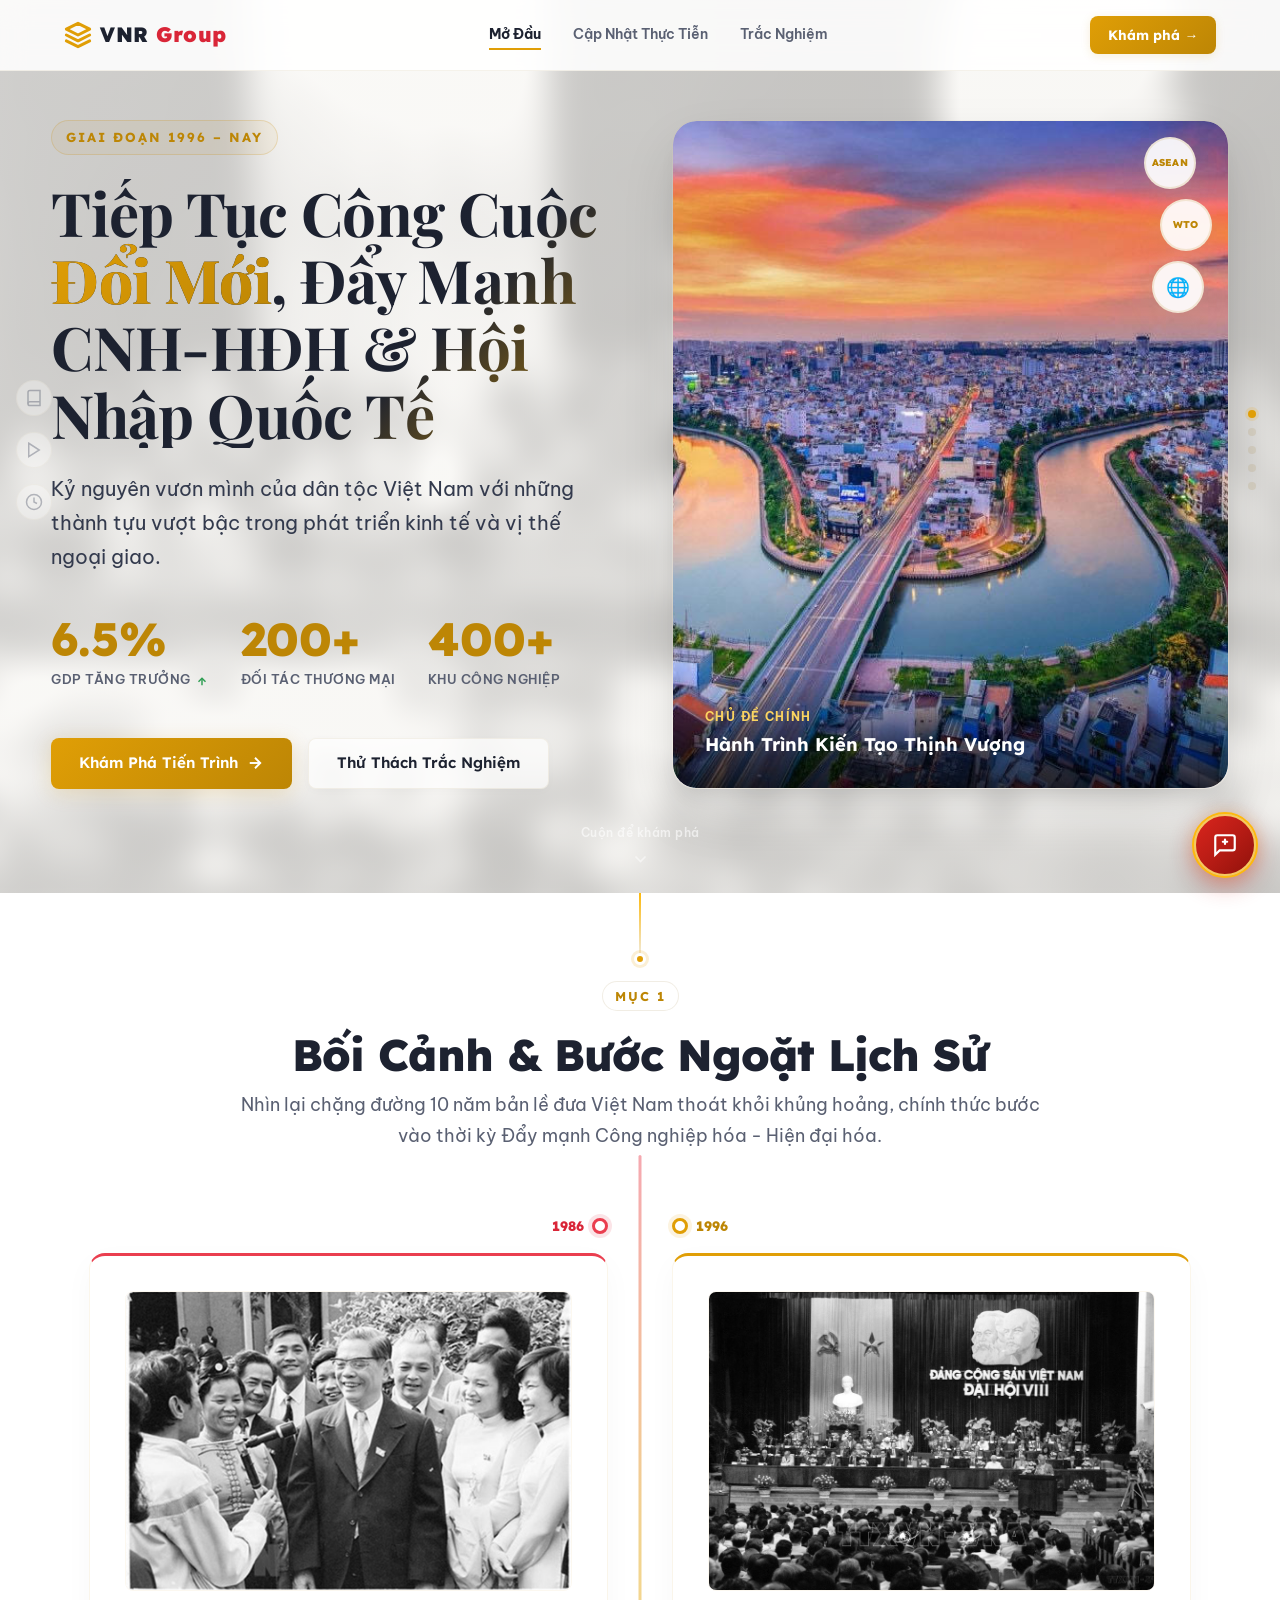
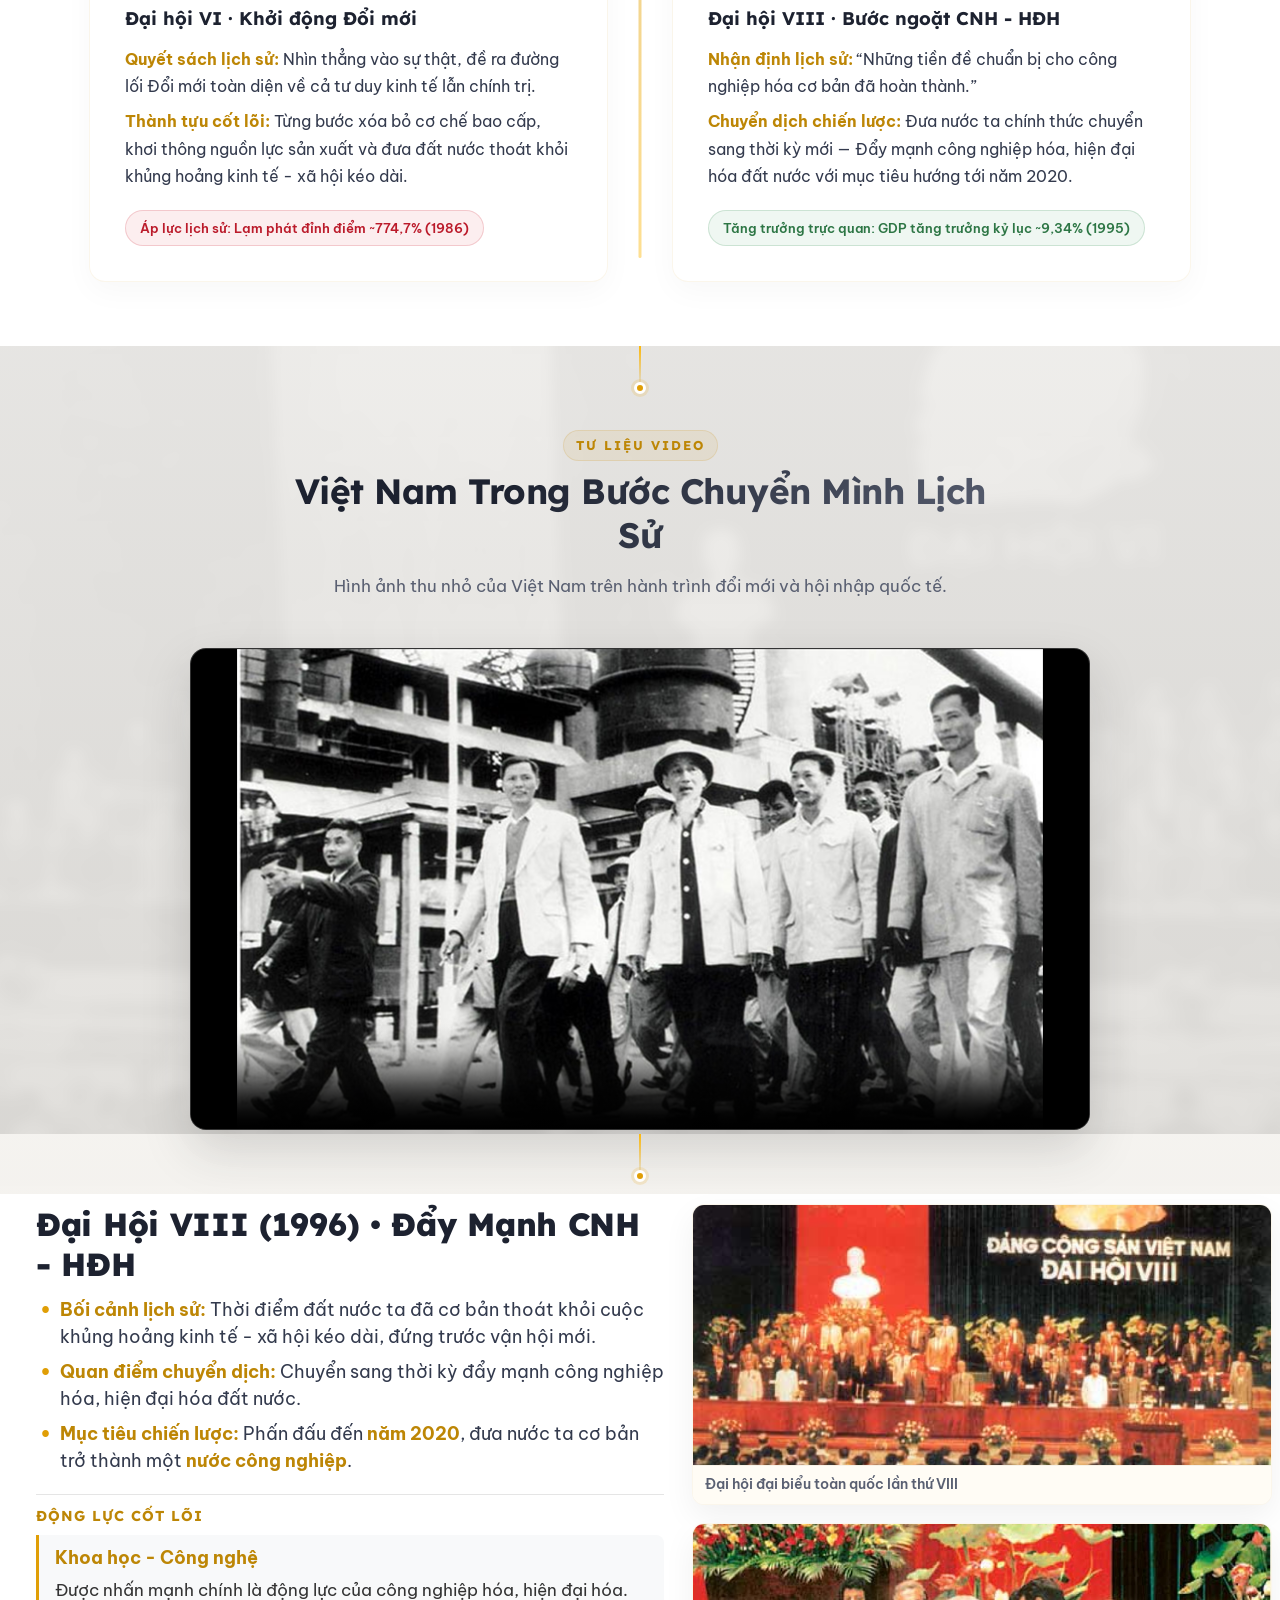
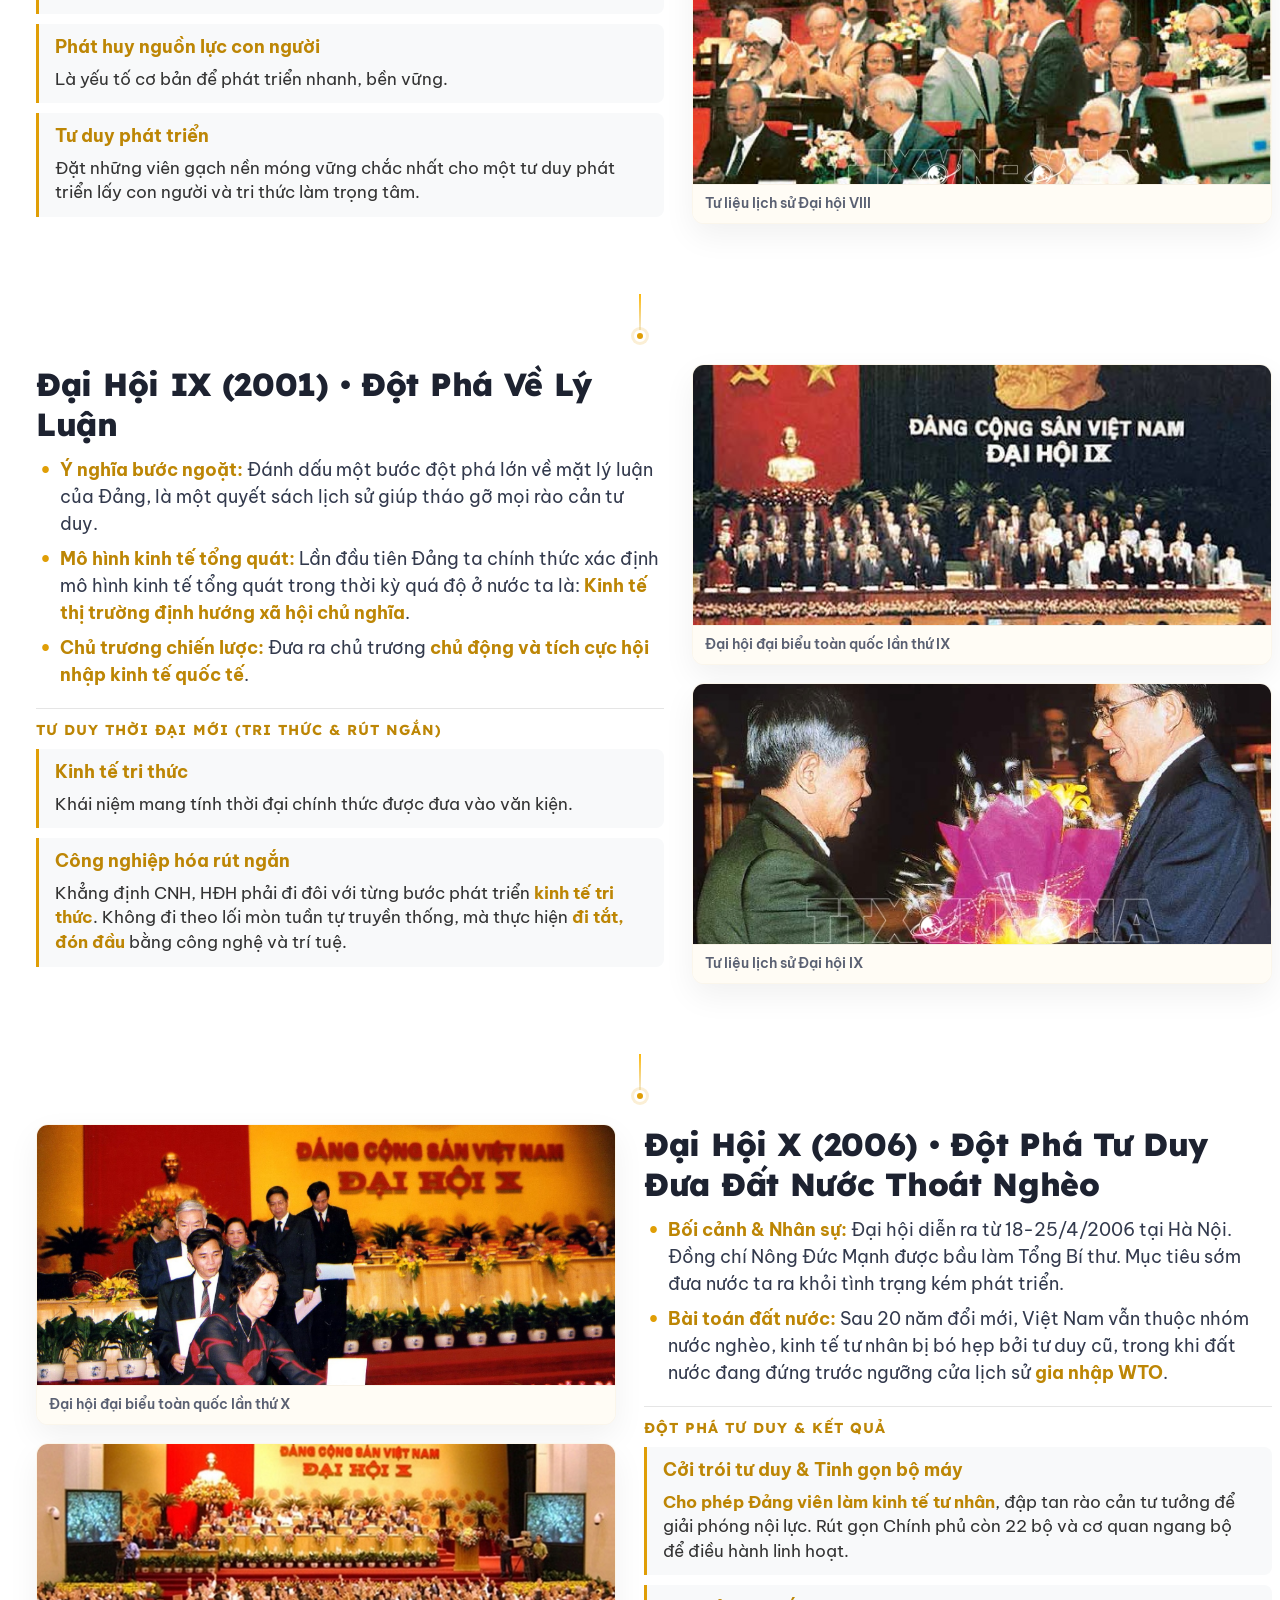
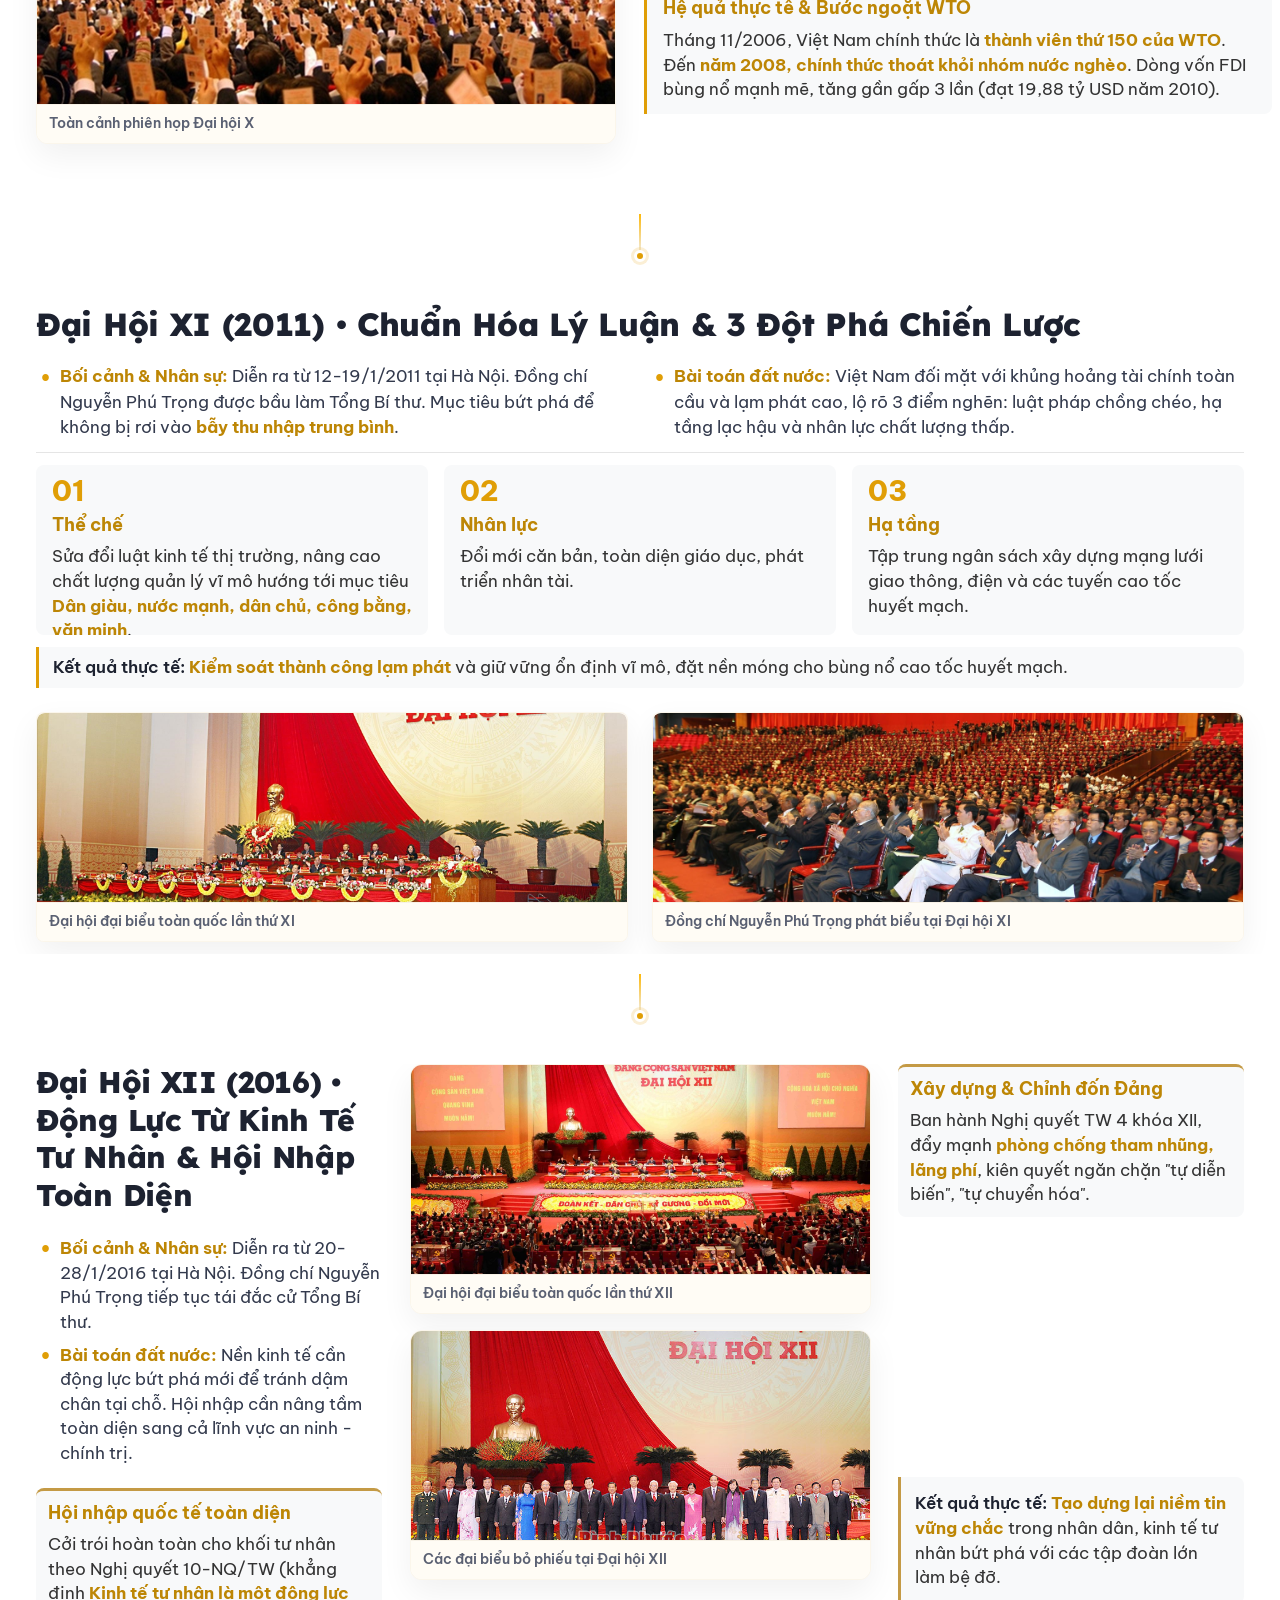
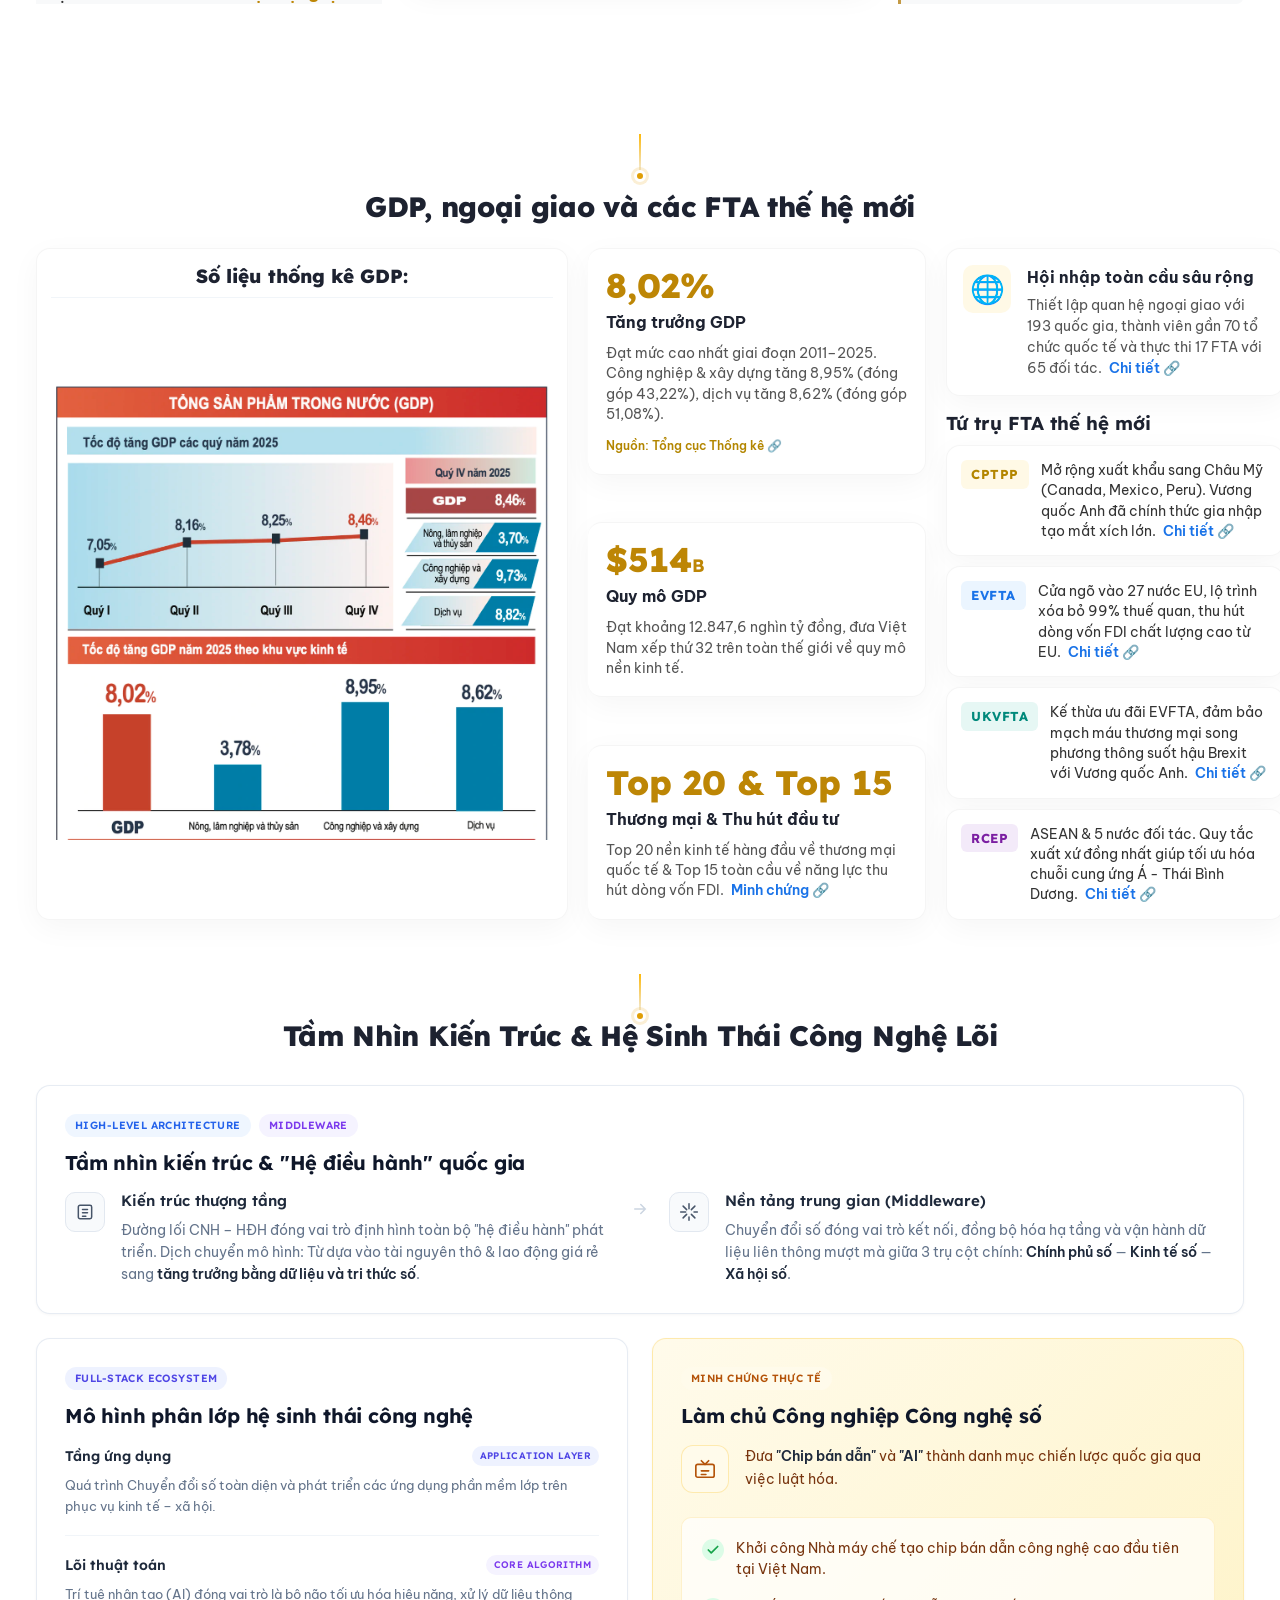
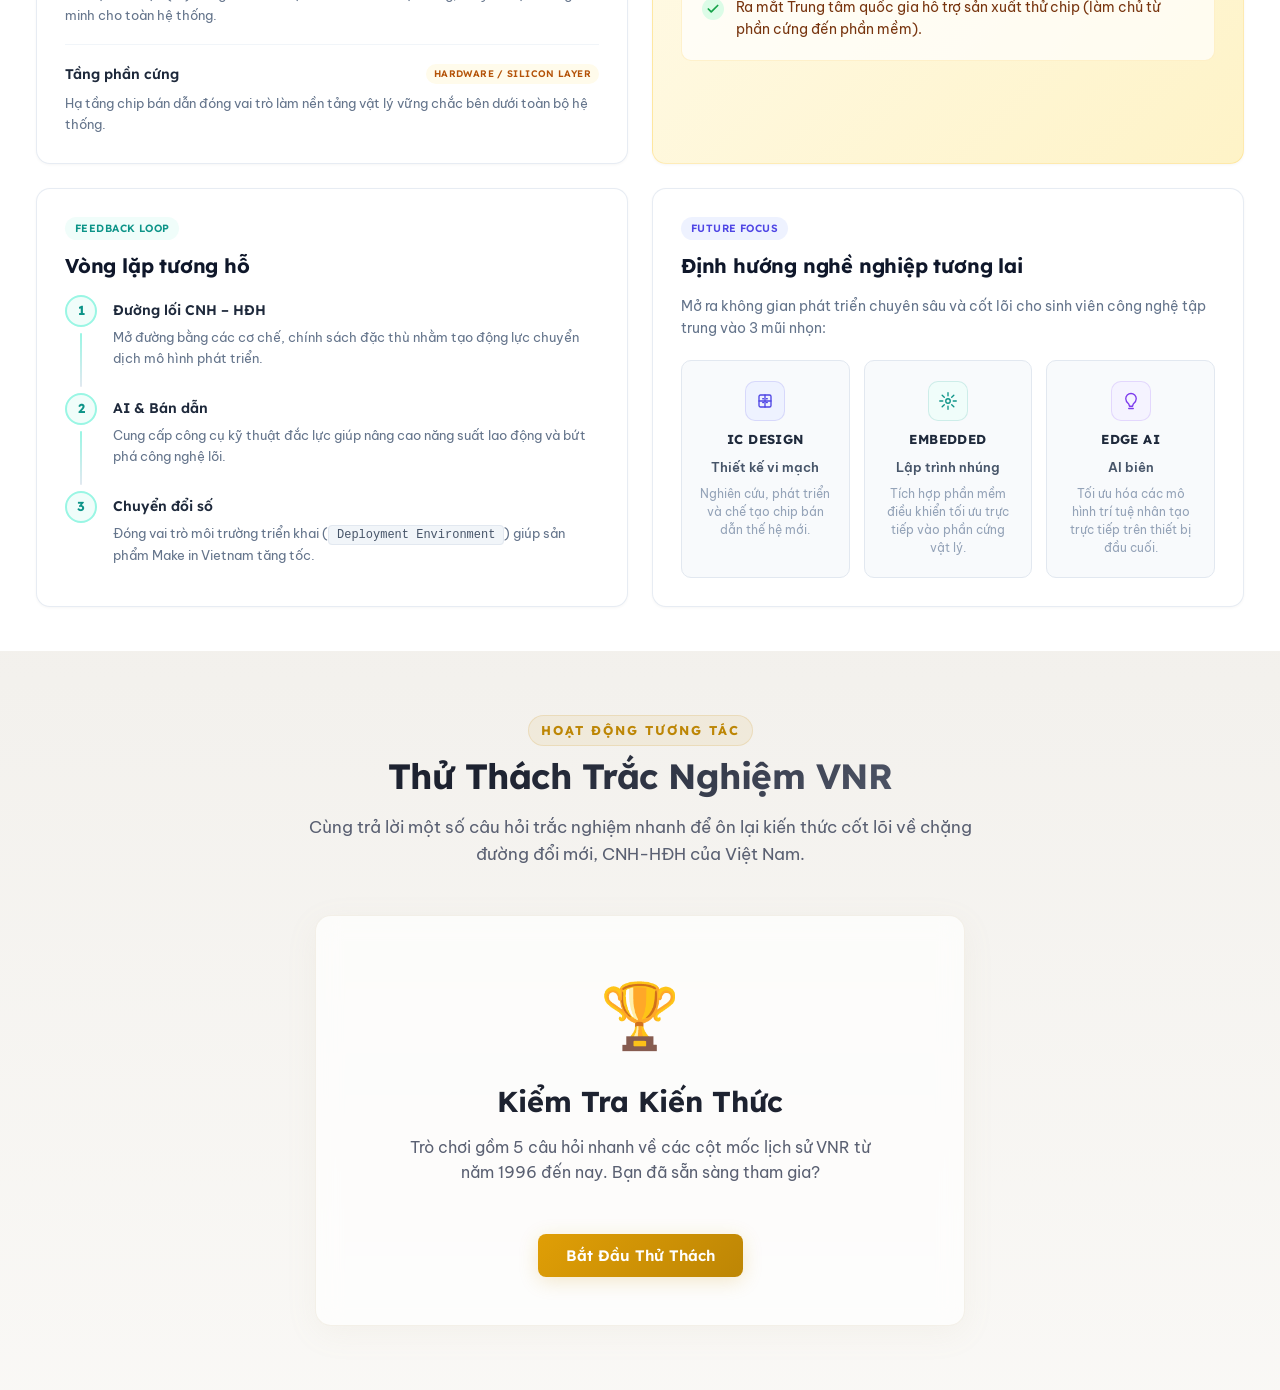
==== commit 73c9926f: "feat: add clean AI assistant and redesign tech arch with Enterprise SaaS design" ====
--- a/index.html
+++ b/index.html
@@ -29,7 +29,6 @@
             <nav class="nav-menu" id="navMenu">
                 <a href="#home" class="nav-link active" data-sec="home">Mở Đầu</a>
                 <a href="#capnhat" class="nav-link" data-sec="capnhat">Cập Nhật Thực Tiễn</a>
-                <a href="#agenda" class="nav-link" data-sec="agenda">Lộ Trình & Phân Công</a>
                 <a href="#quiz" class="nav-link" data-sec="quiz">Trắc Nghiệm</a>
             </nav>
             <a href="#capnhat" class="btn nav-btn-cta">Khám phá &rarr;</a>
@@ -115,7 +114,7 @@
                                     <polyline points="12 5 19 12 12 19"></polyline>
                                 </svg>
                             </a>
-                            <a href="#agenda" class="btn btn-secondary">Xem Lộ Trình</a>
+                            <a href="#quiz" class="btn btn-secondary">Thử Thách Trắc Nghiệm</a>
                         </div>
                     </div>
                 </div>
@@ -596,273 +595,184 @@
                 </div>
 
                 <div class="tech-arch-wrapper reveal-group">
-                    <!-- KHU VỰC 1: Tầm nhìn kiến trúc & "Hệ điều hành" quốc gia (Full-width banner) -->
-                    <div class="arch-vision-banner reveal-item">
-                        <div class="vision-banner-header">
-                            <span class="tech-badge tech-badge--navy">High-Level Architecture</span>
-                            <span class="tech-badge tech-badge--purple">Middleware</span>
-                            <h3 class="vision-banner-title">Tầm nhìn kiến trúc &amp; "Hệ điều hành" quốc gia</h3>
-                        </div>
-                        <div class="vision-banner-grid">
-                            <div class="vision-block">
-                                <div class="vision-block-title">
-                                    <span class="vision-icon">🏛️</span>
+
+                    <!-- ── ROW 1: Vision Banner (Full-width) ── -->
+                    <div class="saas-card saas-card--full reveal-item">
+                        <div class="saas-card__badges">
+                            <span class="saas-badge saas-badge--blue">High-Level Architecture</span>
+                            <span class="saas-badge saas-badge--purple">Middleware</span>
+                        </div>
+                        <h3 class="saas-card__title">Tầm nhìn kiến trúc &amp; "Hệ điều hành" quốc gia</h3>
+                        <div class="saas-vision-grid">
+                            <div class="saas-vision-block">
+                                <div class="saas-icon-frame">
+                                    <svg viewBox="0 0 24 24" width="20" height="20" fill="none" stroke="currentColor" stroke-width="1.8" stroke-linecap="round" stroke-linejoin="round"><rect x="4" y="4" width="16" height="16" rx="2"/><path d="M9 9h6M9 13h6M9 17h4"/></svg>
+                                </div>
+                                <div class="saas-vision-block__body">
                                     <h4>Kiến trúc thượng tầng</h4>
-                                </div>
-                                <p>Đường lối CNH - HĐH đóng vai trò định hình toàn bộ "hệ điều hành" phát triển. Dịch chuyển mô hình: Từ dựa vào tài nguyên thô &amp; lao động giá rẻ sang <strong>tăng trưởng bằng dữ liệu và tri thức số</strong>.</p>
-                            </div>
-                            <div class="vision-divider" aria-hidden="true">
-                                <div class="vision-arrow">→</div>
-                            </div>
-                            <div class="vision-block">
-                                <div class="vision-block-title">
-                                    <span class="vision-icon">🔌</span>
+                                    <p>Đường lối CNH – HĐH đóng vai trò định hình toàn bộ "hệ điều hành" phát triển. Dịch chuyển mô hình: Từ dựa vào tài nguyên thô &amp; lao động giá rẻ sang <span class="saas-text-accent">tăng trưởng bằng dữ liệu và tri thức số</span>.</p>
+                                </div>
+                            </div>
+                            <div class="saas-vision-divider" aria-hidden="true">
+                                <svg viewBox="0 0 24 24" width="18" height="18" fill="none" stroke="currentColor" stroke-width="2" stroke-linecap="round"><path d="M5 12h14M13 6l6 6-6 6"/></svg>
+                            </div>
+                            <div class="saas-vision-block">
+                                <div class="saas-icon-frame">
+                                    <svg viewBox="0 0 24 24" width="20" height="20" fill="none" stroke="currentColor" stroke-width="1.8" stroke-linecap="round" stroke-linejoin="round"><path d="M12 2v6M12 18v4M4.93 4.93l4.24 4.24M14.83 14.83l4.24 4.24M2 12h6M18 12h4M4.93 19.07l4.24-4.24M14.83 9.17l4.24-4.24"/></svg>
+                                </div>
+                                <div class="saas-vision-block__body">
                                     <h4>Nền tảng trung gian (Middleware)</h4>
-                                </div>
-                                <p>Chuyển đổi số đóng vai trò kết nối, đồng bộ hóa hạ tầng và vận hành dữ liệu liên thông mượt mà giữa 3 trụ cột chính: <strong>Chính phủ số</strong> — <strong>Kinh tế số</strong> — <strong>Xã hội số</strong>.</p>
-                            </div>
-                        </div>
-                    </div>
-
-                    <!-- KHU VỰC 2: Công nghệ lõi – Thiết lập hệ sinh thái Full-stack (Unified Stack + Evidence Side Box) -->
-                    <div class="arch-fullstack-row reveal-item">
-                        <!-- Left: Stacked Layers (Unified Stack Card) -->
-                        <div class="fullstack-layers-col">
-                            <div class="fullstack-header">
-                                <span class="tech-badge tech-badge--indigo">Full-stack Ecosystem</span>
-                                <h4 class="fullstack-title">Mô hình phân lớp hệ sinh thái công nghệ</h4>
-                            </div>
-                            <div class="layers-stack-tower">
-                                <!-- Top Layer: Application -->
-                                <div class="stack-layer-item layer-top">
-                                    <div class="layer-item-meta">
-                                        <span class="layer-item-label">Tầng ứng dụng</span>
-                                        <span class="layer-item-badge badge-indigo">Application Layer</span>
-                                    </div>
-                                    <p class="layer-item-desc">Quá trình Chuyển đổi số toàn diện và phát triển các ứng dụng phần mềm lớp trên phục vụ kinh tế - xã hội.</p>
-                                </div>
-                                <!-- Middle Layer: Algorithm -->
-                                <div class="stack-layer-item layer-mid">
-                                    <div class="layer-item-meta">
-                                        <span class="layer-item-label">Lõi thuật toán</span>
-                                        <span class="layer-item-badge badge-purple">Core Algorithm</span>
-                                    </div>
-                                    <p class="layer-item-desc">Trí tuệ nhân tạo (AI) đóng vai trò là bộ não tối ưu hóa hiệu năng, xử lý dữ liệu thông minh cho toàn hệ thống.</p>
-                                </div>
-                                <!-- Base Layer: Hardware -->
-                                <div class="stack-layer-item layer-base">
-                                    <div class="layer-item-meta">
-                                        <span class="layer-item-label">Tầng phần cứng</span>
-                                        <span class="layer-item-badge badge-amber">Hardware/Silicon Layer</span>
-                                    </div>
-                                    <p class="layer-item-desc">Hạ tầng chip bán dẫn đóng vai trò làm nền tảng vật lý cực kỳ vững chắc bên dưới toàn bộ hệ thống.</p>
-                                </div>
-                            </div>
-                        </div>
-
-                        <!-- Right: Highlight Side Box (Minh chứng) - Softened Background -->
-                        <div class="chip-evidence-card">
-                            <div class="evidence-card-header">
-                                <span class="tech-badge tech-badge--amber">Minh chứng thực tế</span>
-                                <h4 class="evidence-card-title">Làm chủ Công nghiệp Công nghệ số</h4>
-                            </div>
-                            <div class="evidence-card-body">
-                                <div class="evidence-intro-row">
-                                    <span class="evidence-large-icon">🏭</span>
-                                    <p class="evidence-intro-text">Đưa <strong>"Chip bán dẫn"</strong> và <strong>"AI"</strong> thành danh mục chiến lược quốc gia qua việc luật hóa.</p>
-                                </div>
-                                <div class="evidence-list">
-                                    <div class="evidence-bullet-item">
-                                        <span class="bullet-icon">✓</span>
-                                        <p>Khởi công Nhà máy chế tạo chip bán dẫn công nghệ cao đầu tiên tại Việt Nam.</p>
-                                    </div>
-                                    <div class="evidence-bullet-item">
-                                        <span class="bullet-icon">✓</span>
-                                        <p>Ra mắt Trung tâm quốc gia hỗ trợ sản xuất thử chip (làm chủ từ phần cứng đến phần mềm).</p>
-                                    </div>
-                                </div>
-                            </div>
-                        </div>
-                    </div>
-
-                    <!-- KHU VỰC 3: Vòng lặp & Tương lai (2 Columns) -->
-                    <div class="arch-loop-career-row reveal-item">
+                                    <p>Chuyển đổi số đóng vai trò kết nối, đồng bộ hóa hạ tầng và vận hành dữ liệu liên thông mượt mà giữa 3 trụ cột chính: <span class="saas-text-accent">Chính phủ số</span> — <span class="saas-text-accent">Kinh tế số</span> — <span class="saas-text-accent">Xã hội số</span>.</p>
+                                </div>
+                            </div>
+                        </div>
+                    </div>
+
+                    <!-- ── ROW 2: Stack Layers + Evidence (2-col) ── -->
+                    <div class="saas-grid-2col">
+                        <!-- Left: Stacked Layers -->
+                        <div class="saas-card reveal-item">
+                            <div class="saas-card__badges">
+                                <span class="saas-badge saas-badge--indigo">Full-stack Ecosystem</span>
+                            </div>
+                            <h3 class="saas-card__title">Mô hình phân lớp hệ sinh thái công nghệ</h3>
+                            <div class="saas-stack">
+                                <div class="saas-stack__layer">
+                                    <div class="saas-stack__layer-head">
+                                        <span class="saas-stack__label">Tầng ứng dụng</span>
+                                        <span class="saas-badge saas-badge--indigo saas-badge--sm">Application Layer</span>
+                                    </div>
+                                    <p class="saas-stack__desc">Quá trình Chuyển đổi số toàn diện và phát triển các ứng dụng phần mềm lớp trên phục vụ kinh tế – xã hội.</p>
+                                </div>
+                                <div class="saas-stack__layer">
+                                    <div class="saas-stack__layer-head">
+                                        <span class="saas-stack__label">Lõi thuật toán</span>
+                                        <span class="saas-badge saas-badge--purple saas-badge--sm">Core Algorithm</span>
+                                    </div>
+                                    <p class="saas-stack__desc">Trí tuệ nhân tạo (AI) đóng vai trò là bộ não tối ưu hóa hiệu năng, xử lý dữ liệu thông minh cho toàn hệ thống.</p>
+                                </div>
+                                <div class="saas-stack__layer">
+                                    <div class="saas-stack__layer-head">
+                                        <span class="saas-stack__label">Tầng phần cứng</span>
+                                        <span class="saas-badge saas-badge--amber saas-badge--sm">Hardware / Silicon Layer</span>
+                                    </div>
+                                    <p class="saas-stack__desc">Hạ tầng chip bán dẫn đóng vai trò làm nền tảng vật lý vững chắc bên dưới toàn bộ hệ thống.</p>
+                                </div>
+                            </div>
+                        </div>
+
+                        <!-- Right: Evidence -->
+                        <div class="saas-card saas-card--accent reveal-item">
+                            <div class="saas-card__badges">
+                                <span class="saas-badge saas-badge--amber">Minh chứng thực tế</span>
+                            </div>
+                            <h3 class="saas-card__title">Làm chủ Công nghiệp Công nghệ số</h3>
+                            <div class="saas-evidence-intro">
+                                <div class="saas-icon-frame saas-icon-frame--lg">
+                                    <svg viewBox="0 0 24 24" width="22" height="22" fill="none" stroke="currentColor" stroke-width="1.8" stroke-linecap="round" stroke-linejoin="round"><rect x="2" y="7" width="20" height="14" rx="2"/><path d="M16 3l-4 4-4-4"/><path d="M8 14h8M8 18h5"/></svg>
+                                </div>
+                                <p>Đưa <span class="saas-text-accent">"Chip bán dẫn"</span> và <span class="saas-text-accent">"AI"</span> thành danh mục chiến lược quốc gia qua việc luật hóa.</p>
+                            </div>
+                            <div class="saas-checklist">
+                                <div class="saas-checklist__item">
+                                    <div class="saas-check-icon">
+                                        <svg viewBox="0 0 24 24" width="14" height="14" fill="none" stroke="currentColor" stroke-width="3" stroke-linecap="round" stroke-linejoin="round"><polyline points="20 6 9 17 4 12"/></svg>
+                                    </div>
+                                    <p>Khởi công Nhà máy chế tạo chip bán dẫn công nghệ cao đầu tiên tại Việt Nam.</p>
+                                </div>
+                                <div class="saas-checklist__item">
+                                    <div class="saas-check-icon">
+                                        <svg viewBox="0 0 24 24" width="14" height="14" fill="none" stroke="currentColor" stroke-width="3" stroke-linecap="round" stroke-linejoin="round"><polyline points="20 6 9 17 4 12"/></svg>
+                                    </div>
+                                    <p>Ra mắt Trung tâm quốc gia hỗ trợ sản xuất thử chip (làm chủ từ phần cứng đến phần mềm).</p>
+                                </div>
+                            </div>
+                        </div>
+                    </div>
+
+                    <!-- ── ROW 3: Loop + Career (2-col) ── -->
+                    <div class="saas-grid-2col">
                         <!-- Left: Feedback Loop -->
-                        <div class="loop-col">
-                            <div class="loop-header">
-                                <span class="tech-badge tech-badge--teal">Feedback Loop</span>
-                                <h4 class="loop-title">Vòng lặp tương hỗ</h4>
-                            </div>
-                            <div class="timeline-stepper">
-                                <div class="step-item">
-                                    <div class="step-number-container">
-                                        <div class="step-number">1</div>
-                                        <div class="step-line"></div>
-                                    </div>
-                                    <div class="step-content">
-                                        <h5>Đường lối CNH - HĐH</h5>
+                        <div class="saas-card reveal-item">
+                            <div class="saas-card__badges">
+                                <span class="saas-badge saas-badge--teal">Feedback Loop</span>
+                            </div>
+                            <h3 class="saas-card__title">Vòng lặp tương hỗ</h3>
+                            <div class="saas-timeline">
+                                <div class="saas-timeline__step">
+                                    <div class="saas-timeline__marker-col">
+                                        <div class="saas-timeline__number">1</div>
+                                        <div class="saas-timeline__line"></div>
+                                    </div>
+                                    <div class="saas-timeline__content">
+                                        <h5>Đường lối CNH – HĐH</h5>
                                         <p>Mở đường bằng các cơ chế, chính sách đặc thù nhằm tạo động lực chuyển dịch mô hình phát triển.</p>
                                     </div>
                                 </div>
-                                <div class="step-item">
-                                    <div class="step-number-container">
-                                        <div class="step-number">2</div>
-                                        <div class="step-line"></div>
-                                    </div>
-                                    <div class="step-content">
+                                <div class="saas-timeline__step">
+                                    <div class="saas-timeline__marker-col">
+                                        <div class="saas-timeline__number">2</div>
+                                        <div class="saas-timeline__line"></div>
+                                    </div>
+                                    <div class="saas-timeline__content">
                                         <h5>AI &amp; Bán dẫn</h5>
                                         <p>Cung cấp công cụ kỹ thuật đắc lực giúp nâng cao năng suất lao động và bứt phá công nghệ lõi.</p>
                                     </div>
                                 </div>
-                                <div class="step-item">
-                                    <div class="step-number-container">
-                                        <div class="step-number">3</div>
-                                    </div>
-                                    <div class="step-content">
+                                <div class="saas-timeline__step">
+                                    <div class="saas-timeline__marker-col">
+                                        <div class="saas-timeline__number">3</div>
+                                    </div>
+                                    <div class="saas-timeline__content">
                                         <h5>Chuyển đổi số</h5>
-                                        <p>Đóng vai trò môi trường triển khai (<span class="deployment-text">Deployment Environment</span>) giúp sản phẩm Make in Vietnam tăng tốc.</p>
-                                    </div>
-                                </div>
-                            </div>
-                        </div>
-
-                        <!-- Right: Career Opportunities -->
-                        <div class="career-col">
-                            <div class="career-header">
-                                <span class="tech-badge tech-badge--indigo">Future Focus</span>
-                                <h4 class="career-title">Định hướng nghề nghiệp tương lai</h4>
-                            </div>
-                            <p class="career-intro-text">Mở ra không gian phát triển chuyên sâu và cốt lõi cho sinh viên công nghệ tập trung vào 3 mũi nhọn:</p>
-                            <div class="career-cards-grid">
-                                <div class="career-mini-card">
-                                    <div class="career-card-top">
-                                        <span class="career-mini-icon">🔌</span>
-                                        <h5>IC Design</h5>
-                                    </div>
-                                    <strong>Thiết kế vi mạch</strong>
+                                        <p>Đóng vai trò môi trường triển khai (<span class="saas-code-tag">Deployment Environment</span>) giúp sản phẩm Make in Vietnam tăng tốc.</p>
+                                    </div>
+                                </div>
+                            </div>
+                        </div>
+
+                        <!-- Right: Career -->
+                        <div class="saas-card reveal-item">
+                            <div class="saas-card__badges">
+                                <span class="saas-badge saas-badge--indigo">Future Focus</span>
+                            </div>
+                            <h3 class="saas-card__title">Định hướng nghề nghiệp tương lai</h3>
+                            <p class="saas-card__subtitle">Mở ra không gian phát triển chuyên sâu và cốt lõi cho sinh viên công nghệ tập trung vào 3 mũi nhọn:</p>
+                            <div class="saas-career-grid">
+                                <div class="saas-career-card">
+                                    <div class="saas-icon-frame saas-icon-frame--indigo">
+                                        <svg viewBox="0 0 24 24" width="18" height="18" fill="none" stroke="currentColor" stroke-width="1.8" stroke-linecap="round" stroke-linejoin="round"><rect x="4" y="4" width="16" height="16" rx="2"/><path d="M9 9h1M14 9h1M9 14h1M14 14h1"/><path d="M12 4v16M4 12h16"/></svg>
+                                    </div>
+                                    <h5>IC Design</h5>
+                                    <span class="saas-career-card__label">Thiết kế vi mạch</span>
                                     <p>Nghiên cứu, phát triển và chế tạo chip bán dẫn thế hệ mới.</p>
                                 </div>
-                                <div class="career-mini-card">
-                                    <div class="career-card-top">
-                                        <span class="career-mini-icon">⚙️</span>
-                                        <h5>Embedded</h5>
-                                    </div>
-                                    <strong>Lập trình nhúng</strong>
+                                <div class="saas-career-card">
+                                    <div class="saas-icon-frame saas-icon-frame--teal">
+                                        <svg viewBox="0 0 24 24" width="18" height="18" fill="none" stroke="currentColor" stroke-width="1.8" stroke-linecap="round" stroke-linejoin="round"><circle cx="12" cy="12" r="3"/><path d="M12 1v4M12 19v4M4.22 4.22l2.83 2.83M16.95 16.95l2.83 2.83M1 12h4M19 12h4M4.22 19.78l2.83-2.83M16.95 7.05l2.83-2.83"/></svg>
+                                    </div>
+                                    <h5>Embedded</h5>
+                                    <span class="saas-career-card__label">Lập trình nhúng</span>
                                     <p>Tích hợp phần mềm điều khiển tối ưu trực tiếp vào phần cứng vật lý.</p>
                                 </div>
-                                <div class="career-mini-card">
-                                    <div class="career-card-top">
-                                        <span class="career-mini-icon">🧠</span>
-                                        <h5>Edge AI</h5>
-                                    </div>
-                                    <strong>AI biên</strong>
+                                <div class="saas-career-card">
+                                    <div class="saas-icon-frame saas-icon-frame--purple">
+                                        <svg viewBox="0 0 24 24" width="18" height="18" fill="none" stroke="currentColor" stroke-width="1.8" stroke-linecap="round" stroke-linejoin="round"><path d="M12 2a7 7 0 0 1 7 7c0 3-2 5.5-4 7l-1 3h-4l-1-3c-2-1.5-4-4-4-7a7 7 0 0 1 7-7z"/><path d="M9 22h6"/></svg>
+                                    </div>
+                                    <h5>Edge AI</h5>
+                                    <span class="saas-career-card__label">AI biên</span>
                                     <p>Tối ưu hóa các mô hình trí tuệ nhân tạo trực tiếp trên thiết bị đầu cuối.</p>
                                 </div>
                             </div>
                         </div>
                     </div>
-                </div>
-            </div>
-        </section>
-
-
-        <!-- Agenda Section: Lộ trình & Phân công thuyết trình -->
-        <section id="agenda" class="section agenda-section">
-            <div class="container">
-                <div class="section-header">
-                    <span class="section-tag">Kế Hoạch Buổi Học</span>
-                    <h2 class="section-title">Lộ Trình & Phân Công Thuyết Trình</h2>
-                    <p class="section-desc">Phân chia nội dung chi tiết và thời lượng dự kiến để bài thuyết trình diễn ra nhịp nhàng, tối ưu hóa sự tương tác của cả lớp.</p>
-                </div>
-
-                <div class="agenda-grid">
-                    <!-- Agenda Item 1 -->
-                    <div class="agenda-card glass-card active-card">
-                        <div class="agenda-header">
-                            <span class="part-number">Mục 1</span>
-                            <span class="duration-badge">⏱️ 1.5 - 2 phút</span>
-                        </div>
-                        <h3 class="agenda-title">Đặt vấn đề & Mở đầu tương tác</h3>
-                        <p class="agenda-text">Phân tích bối cảnh lịch sử năm 1996 khi Việt Nam thoát khỏi khủng hoảng, kích hoạt tương tác bằng việc quét mã QR truy cập trang web này.</p>
-                        <div class="presenter-box">
-                            <span class="presenter-avatar">👨‍💼</span>
-                            <div>
-                                <div class="presenter-label">Thuyết trình viên</div>
-                                <div class="presenter-name">Thành viên 1</div>
-                            </div>
-                        </div>
-                    </div>
-
-                    <!-- Agenda Item 2 -->
-                    <div class="agenda-card glass-card">
-                        <div class="agenda-header">
-                            <span class="part-number">Mục 2</span>
-                            <span class="duration-badge">⏱️ 5 - 7 phút</span>
-                        </div>
-                        <h3 class="agenda-title">Quá trình đẩy mạnh CNH - HĐH</h3>
-                        <p class="agenda-text">Làm rõ các khái niệm, mục tiêu cốt lõi và quan điểm chỉ đạo của Đảng về công nghiệp hóa, hiện đại hóa qua các thời kỳ lịch sử từ năm 1996 đến nay.</p>
-                        <div class="presenter-box">
-                            <span class="presenter-avatar">👩‍💼</span>
-                            <div>
-                                <div class="presenter-label">Thuyết trình viên</div>
-                                <div class="presenter-name">Thành viên 2</div>
-                            </div>
-                        </div>
-                    </div>
-
-                    <!-- Agenda Item 3 -->
-                    <div class="agenda-card glass-card">
-                        <div class="agenda-header">
-                            <span class="part-number">Mục 3</span>
-                            <span class="duration-badge">⏱️ 5 - 7 phút</span>
-                        </div>
-                        <h3 class="agenda-title">Chủ trương Hội nhập quốc tế</h3>
-                        <p class="agenda-text">Quá trình Việt Nam mở rộng quan hệ đối ngoại, gia nhập các tổ chức đa phương (ASEAN, WTO, APEC) và ký kết các hiệp định thương mại song phương, đa phương sâu rộng.</p>
-                        <div class="presenter-box">
-                            <span class="presenter-avatar">👨‍💼</span>
-                            <div>
-                                <div class="presenter-label">Thuyết trình viên</div>
-                                <div class="presenter-name">Thành viên 3</div>
-                            </div>
-                        </div>
-                    </div>
-
-                    <!-- Agenda Item 4 -->
-                    <div class="agenda-card glass-card">
-                        <div class="agenda-header">
-                            <span class="part-number">Mục 4</span>
-                            <span class="duration-badge">⏱️ 4 - 5 phút</span>
-                        </div>
-                        <h3 class="agenda-title">Thành tựu, Hạn chế & Bài học</h3>
-                        <p class="agenda-text">Đánh giá khách quan kết quả đạt được về tăng trưởng kinh tế, thay đổi diện mạo đất nước cùng những hạn chế tồn đọng và rút ra bài học kinh nghiệm sâu sắc cho tương lai.</p>
-                        <div class="presenter-box">
-                            <span class="presenter-avatar">👩‍💼</span>
-                            <div>
-                                <div class="presenter-label">Thuyết trình viên</div>
-                                <div class="presenter-name">Thành viên 4</div>
-                            </div>
-                        </div>
-                    </div>
-
-                    <!-- Agenda Item 5 (Đặc biệt) -->
-                    <div class="agenda-card glass-card highlight-card">
-                        <div class="agenda-header">
-                            <span class="part-number">Mục 5</span>
-                            <span class="duration-badge">⏱️ 3 - 5 phút</span>
-                        </div>
-                        <h3 class="agenda-title">Tổng kết & Mini-game Trắc nghiệm</h3>
-                        <p class="agenda-text">Đúc kết thông điệp cốt lõi của bài thuyết trình và cùng cả lớp chơi mini-game trắc nghiệm nhanh để ghi nhớ kiến thức ngay tại chỗ.</p>
-                        <div class="presenter-box">
-                            <span class="presenter-avatar">👥</span>
-                            <div>
-                                <div class="presenter-label">Phụ trách</div>
-                                <div class="presenter-name">Cả Nhóm & Tập thể lớp</div>
-                            </div>
-                        </div>
-                    </div>
-                </div>
-            </div>
-        </section>
+
+                </div>
+            </div>
+        </section>
+
+
+
 
         <!-- Quiz Section: Trắc nghiệm tương tác -->
         <section id="quiz" class="section quiz-section">
@@ -920,83 +830,79 @@
         </section>
     </main>
 
-    <!-- Footer: QR Code & Team Info -->
-    <footer class="footer">
-        <div class="container footer-container">
-            <div class="footer-info">
-                <div class="footer-logo">
-                    <svg viewBox="0 0 24 24" width="24" height="24" fill="none" stroke="currentColor" stroke-width="2.5">
-                        <path d="M12 2L2 7l10 5 10-5-10-5zM2 17l10 5 10-5M2 12l10 5 10-5" stroke-linecap="round" stroke-linejoin="round"/>
+
+
+    <!-- AI CHAT ASSISTANT FLOATING WIDGET (GEMINI 2.5 + PDF RAG) -->
+    <div id="aiChatContainer" class="ai-chat-container" aria-label="Cửa sổ Trợ lý AI">
+        <div class="ai-chat-header">
+            <div class="ai-chat-title-group">
+                <div class="ai-avatar-icon">
+                    <svg viewBox="0 0 24 24" width="20" height="20" fill="none" stroke="currentColor" stroke-width="2.2">
+                        <path d="M12 2a2 2 0 0 1 2 2v2a2 2 0 0 1-4 0V4a2 2 0 0 1 2-2z"></path>
+                        <rect x="4" y="8" width="16" height="12" rx="3"></rect>
+                        <circle cx="9" cy="13" r="1.5" fill="currentColor"></circle>
+                        <circle cx="15" cy="13" r="1.5" fill="currentColor"></circle>
+                        <path d="M9 17h6" stroke-linecap="round"></path>
                     </svg>
-                    <span>VNR Presentation Group</span>
-                </div>
-                <p class="footer-copyright">&copy; 2026 Nhóm học tập môn Lịch sử Đảng Cộng sản Việt Nam. Bảo lưu mọi quyền.</p>
-                <div class="team-members">
-                    <strong>Thành viên nhóm thiết kế:</strong>
-                    <span>Nguyễn Văn A (Nhóm trưởng)</span> • 
-                    <span>Trần Thị B</span> • 
-                    <span>Lê Văn C</span> • 
-                    <span>Phạm Thị D</span>
-                </div>
-            </div>
-            
-            <div class="qr-container glass-card">
-                <div class="qr-box">
-                    <!-- A beautifully drawn CSS/SVG QR Code representation -->
-                    <svg viewBox="0 0 100 100" class="qr-svg" aria-label="Mã QR trải nghiệm web">
-                        <!-- Corners indicators -->
-                        <rect x="5" y="5" width="25" height="25" fill="currentColor" rx="2" />
-                        <rect x="9" y="9" width="17" height="17" fill="var(--bg-primary)" rx="1" />
-                        <rect x="13" y="13" width="9" height="9" fill="currentColor" />
-
-                        <rect x="70" y="5" width="25" height="25" fill="currentColor" rx="2" />
-                        <rect x="74" y="9" width="17" height="17" fill="var(--bg-primary)" rx="1" />
-                        <rect x="78" y="13" width="9" height="9" fill="currentColor" />
-
-                        <rect x="5" y="70" width="25" height="25" fill="currentColor" rx="2" />
-                        <rect x="9" y="74" width="17" height="17" fill="var(--bg-primary)" rx="1" />
-                        <rect x="13" y="78" width="9" height="9" fill="currentColor" />
-
-                        <!-- Center Red Star for Vietnam theme -->
-                        <polygon points="50,42 53,49 60,49 55,54 57,61 50,57 43,61 45,54 40,49 47,49" fill="var(--accent-color)" />
-
-                        <!-- Random QR blocks representing data -->
-                        <rect x="35" y="5" width="5" height="10" fill="currentColor" />
-                        <rect x="45" y="10" width="10" height="5" fill="currentColor" />
-                        <rect x="60" y="5" width="5" height="15" fill="currentColor" />
-                        <rect x="40" y="20" width="15" height="5" fill="currentColor" />
-                        
-                        <rect x="5" y="35" width="10" height="5" fill="currentColor" />
-                        <rect x="20" y="40" width="5" height="15" fill="currentColor" />
-                        <rect x="10" y="50" width="10" height="5" fill="currentColor" />
-                        <rect x="30" y="30" width="5" height="10" fill="currentColor" />
-
-                        <rect x="70" y="35" width="10" height="10" fill="currentColor" />
-                        <rect x="85" y="30" width="10" height="5" fill="currentColor" />
-                        <rect x="90" y="40" width="5" height="15" fill="currentColor" />
-                        <rect x="75" y="50" width="15" height="5" fill="currentColor" />
-
-                        <rect x="35" y="70" width="10" height="5" fill="currentColor" />
-                        <rect x="55" y="70" width="5" height="10" fill="currentColor" />
-                        <rect x="45" y="80" width="15" height="5" fill="currentColor" />
-                        <rect x="35" y="90" width="10" height="5" fill="currentColor" />
-                        <rect x="50" y="88" width="5" height="7" fill="currentColor" />
-
-                        <rect x="70" y="70" width="5" height="10" fill="currentColor" />
-                        <rect x="80" y="70" width="15" height="5" fill="currentColor" />
-                        <rect x="75" y="85" width="10" height="10" fill="currentColor" />
-                        <rect x="90" y="80" width="5" height="15" fill="currentColor" />
-                    </svg>
-                </div>
-                <div class="qr-text">
-                    <h4>Quét QR để trải nghiệm</h4>
-                    <p>Chia sẻ trang web này đến lớp học của bạn để cùng tương tác trực tuyến.</p>
-                </div>
+                </div>
+                <div>
+                    <h3 class="ai-chat-title">
+                        VNR AI Assistant
+                    </h3>
+                </div>
+            </div>
+            <div class="ai-header-controls">
+                <button id="aiChatClear" class="ai-control-btn" title="Xóa lịch sử chat">
+                    <svg viewBox="0 0 24 24" width="15" height="15" fill="none" stroke="currentColor" stroke-width="2"><polyline points="3 6 5 6 21 6"></polyline><path d="M19 6v14a2 2 0 0 1-2 2H7a2 2 0 0 1-2-2V6m3 0V4a2 2 0 0 1 2-2h4a2 2 0 0 1 2 2v2"></path></svg>
+                </button>
+                <button id="aiChatMinimize" class="ai-control-btn" title="Thu nhỏ">
+                    <svg viewBox="0 0 24 24" width="15" height="15" fill="none" stroke="currentColor" stroke-width="2"><line x1="5" y1="12" x2="19" y2="12"></line></svg>
+                </button>
+                <button id="aiChatClose" class="ai-control-btn" title="Đóng cửa sổ">
+                    <svg viewBox="0 0 24 24" width="15" height="15" fill="none" stroke="currentColor" stroke-width="2"><line x1="18" y1="6" x2="6" y2="18"></line><line x1="6" y1="6" x2="18" y2="18"></line></svg>
+                </button>
             </div>
         </div>
-    </footer>
+
+
+
+
+
+        <div id="aiChatMessages" class="ai-chat-body">
+            <div class="ai-msg bot-msg shadow-sm">
+                <div class="msg-header">
+                    <span class="bot-name">🇻🇳 Trợ lý VNR AI</span>
+                    <span class="msg-time">Hệ thống</span>
+                </div>
+                <div class="msg-content">
+                    Xin chào! Tôi là Trợ lý AI của VNR Group. Hãy đặt câu hỏi về nội dung <strong style="color:#ffd700;">Chương 3 Lịch sử Đảng</strong> và tôi sẽ giải đáp cho bạn!
+                </div>
+            </div>
+        </div>
+
+        <div class="ai-chat-footer">
+            <div class="ai-input-box">
+                <input type="text" id="aiChatInput" class="ai-chat-input" placeholder="Hỏi AI về nội dung Chương 3 Lịch sử Đảng..." autocomplete="off">
+            </div>
+            <button id="aiChatSend" class="ai-send-btn" title="Gửi câu hỏi">
+                <svg viewBox="0 0 24 24" width="18" height="18" fill="none" stroke="currentColor" stroke-width="2.5"><line x1="22" y1="2" x2="11" y2="13"></line><polygon points="22 2 15 22 11 13 2 9 22 2"></polygon></svg>
+            </button>
+        </div>
+    </div>
+
+    <!-- AI CHAT TRIGGER FLOATING BUTTON -->
+    <button id="aiChatTrigger" class="ai-chat-trigger" aria-label="Mở Trợ lý AI Lịch Sử Đảng">
+        <div class="ai-trigger-pulse"></div>
+        <svg viewBox="0 0 24 24" width="26" height="26" fill="none" stroke="currentColor" stroke-width="2">
+            <path d="M21 15a2 2 0 0 1-2 2H7l-4 4V5a2 2 0 0 1 2-2h14a2 2 0 0 1 2 2z"></path>
+            <path d="M12 7v4m-2-2h4" stroke-linecap="round"></path>
+        </svg>
+        <span class="ai-tooltip">Hỏi đáp AI</span>
+    </button>
 
     <!-- App JavaScript -->
+    <script src="ai-chat.js"></script>
     <script src="app.js"></script>
 </body>
 </html>
+
--- a/style.css
+++ b/style.css
@@ -1,3606 +1,4454 @@
-/* 
-========================================================================
-   DESIGN SYSTEM & CUSTOM VARIABLES (LIGHT GENTLE YELLOW THEME)
-========================================================================
-*/
-:root {
-    /* Color Primitives */
-    --color-red-500: hsl(354, 70%, 50%);
-    /* Gentle crimson */
-    --color-red-600: hsl(354, 75%, 42%);
-    --color-red-400: hsl(354, 80%, 58%);
-
-    --color-gold-500: hsl(42, 95%, 45%);
-    /* Rich golden amber for readability */
-    --color-gold-600: hsl(42, 95%, 38%);
-    /* Darker gold for text */
-    --color-gold-400: hsl(43, 98%, 52%);
-    /* Vibrant gold for highlights */
-    --color-gold-300: hsl(45, 95%, 68%);
-    /* Pastel gold */
-    --color-gold-100: hsl(45, 100%, 96%);
-    /* Very soft warm cream */
-
-    --color-slate-950: hsl(40, 25%, 97%);
-    /* Warm Vanilla Cream background */
-    --color-slate-900: hsl(40, 20%, 94%);
-    /* Warm Sand background */
-    --color-slate-800: hsl(220, 15%, 90%);
-    --color-slate-700: hsl(220, 12%, 80%);
-
-    --color-white: hsl(0, 0%, 100%);
-    --color-charcoal-900: hsl(224, 25%, 15%);
-    /* Deep slate for primary text */
-    --color-charcoal-800: hsl(224, 20%, 25%);
-    /* Dark slate for body text */
-    --color-charcoal-600: hsl(224, 12%, 40%);
-    /* Slate gray for secondary text */
-    --color-charcoal-400: hsl(224, 8%, 55%);
-    /* Muted slate for captions */
-
-    /* Semantic Roles */
-    --bg-primary: var(--color-slate-950);
-    --bg-secondary: var(--color-slate-900);
-    --bg-card: hsla(0, 0%, 100%, 0.75);
-    /* Translucent white card */
-
-    --text-primary: var(--color-charcoal-900);
-    --text-secondary: var(--color-charcoal-800);
-    --text-muted: var(--color-charcoal-600);
-
-    --accent-color: var(--color-gold-600);
-    --accent-hover: var(--color-gold-500);
-    --secondary-accent: var(--color-red-500);
-
-    /* Glassmorphism Specs (Light version) */
-    --glass-bg: hsla(0, 0%, 100%, 0.7);
-    --glass-border: hsla(42, 30%, 60%, 0.15);
-    /* Soft gold-accented border */
-    --glass-shadow: 0 8px 32px 0 rgba(180, 160, 130, 0.08);
-    --glass-blur: blur(12px) saturate(130%);
-
-    /* Spacing Scale */
-    --space-xs: 4px;
-    --space-sm: 8px;
-    --space-md: 16px;
-    --space-lg: 24px;
-    --space-xl: 32px;
-    --space-2xl: 48px;
-    --space-3xl: 64px;
-
-    /* Typography */
-    --font-heading: 'Lexend', 'Be Vietnam Pro', sans-serif;
-    --font-body: 'Be Vietnam Pro', sans-serif;
-
-    /* Border Radii */
-    --radius-sm: 4px;
-    --radius-md: 8px;
-    --radius-lg: 16px;
-    --radius-xl: 24px;
-
-    /* Transitions */
-    --transition-fast: 0.2s ease;
-    --transition-normal: 0.3s ease;
-    --transition-slow: 0.5s cubic-bezier(0.16, 1, 0.3, 1);
-}
-
-/* 
-========================================================================
-   BASE STYLES & RESET
-========================================================================
-*/
-*,
-*::before,
-*::after {
-    box-sizing: border-box;
-    margin: 0;
-    padding: 0;
-}
-
-html {
-    scroll-behavior: smooth;
-    font-size: 16px;
-}
-
-body {
-    background-color: var(--bg-primary);
-    color: var(--text-primary);
-    font-family: var(--font-body);
-    line-height: 1.6;
-    overflow-x: hidden;
-    min-height: 100vh;
-}
-
-/* Background Glow Elements — subtle on light pages only */
-.bg-glow {
-    position: fixed;
-    border-radius: 50%;
-    filter: blur(140px);
-    z-index: -1;
-    pointer-events: none;
-    opacity: 0.25;
-}
-
-.bg-glow-1 {
-    width: 500px;
-    height: 500px;
-    background: hsla(45, 100%, 88%, 0.5);
-    top: -180px;
-    right: -180px;
-}
-
-.bg-glow-2 {
-    width: 420px;
-    height: 420px;
-    background: hsla(354, 70%, 94%, 0.35);
-    bottom: -120px;
-    left: -160px;
-}
-
-/* Scroll Reveal Animations */
-.reveal-item {
-    opacity: 0;
-    transform: translateY(30px);
-    transition: opacity 1s cubic-bezier(0.16, 1, 0.3, 1), transform 1s cubic-bezier(0.16, 1, 0.3, 1);
-    will-change: transform, opacity;
-}
-
-.reveal-item.is-visible {
-    opacity: 1;
-    transform: translateY(0);
-}
-
-.reveal-item.delay-100 {
-    transition-delay: 0.1s;
-}
-
-.reveal-item.delay-200 {
-    transition-delay: 0.2s;
-}
-
-.reveal-item.delay-300 {
-    transition-delay: 0.3s;
-}
-
-.reveal-item.delay-400 {
-    transition-delay: 0.4s;
-}
-
-.reveal-item.delay-500 {
-    transition-delay: 0.5s;
-}
-
-/* Utility Containers */
-.container {
-    width: 100%;
-    max-width: 1200px;
-    margin-right: auto;
-    margin-left: auto;
-    padding-right: var(--space-lg);
-    padding-left: var(--space-lg);
-}
-
-h1,
-h2,
-h3,
-h4 {
-    font-family: var(--font-heading);
-    font-weight: 700;
-    line-height: 1.25;
-    color: var(--text-primary);
-}
-
-strong {
-    color: var(--text-primary);
-    font-weight: 600;
-}
-
-a {
-    color: inherit;
-    text-decoration: none;
-    transition: var(--transition-fast);
-}
-
-img,
-svg {
-    max-width: 100%;
-    height: auto;
-    vertical-align: middle;
-}
-
-/* Buttons */
-.btn {
-    display: inline-flex;
-    align-items: center;
-    justify-content: center;
-    padding: 12px 28px;
-    font-family: var(--font-heading);
-    font-weight: 600;
-    font-size: 0.95rem;
-    border-radius: var(--radius-md);
-    cursor: pointer;
-    transition: var(--transition-normal);
-    gap: var(--space-sm);
-    border: none;
-    outline: none;
-    text-align: center;
-}
-
-.btn-primary {
-    background: linear-gradient(135deg, var(--color-gold-500) 0%, var(--color-gold-600) 100%);
-    color: var(--color-white);
-    box-shadow: 0 4px 20px rgba(198, 138, 0, 0.2);
-}
-
-.btn-primary:hover {
-    background: linear-gradient(135deg, var(--color-gold-400) 0%, var(--color-gold-500) 100%);
-    box-shadow: 0 6px 24px rgba(198, 138, 0, 0.35);
-    transform: translateY(-2px);
-}
-
-.btn-primary:active {
-    transform: translateY(0);
-}
-
-.btn-secondary {
-    background: hsla(0, 0%, 100%, 0.7);
-    color: var(--text-primary);
-    border: 1px solid var(--glass-border);
-    box-shadow: 0 2px 10px rgba(0, 0, 0, 0.02);
-}
-
-.btn-secondary:hover {
-    background: hsla(0, 0%, 100%, 0.95);
-    border-color: hsla(42, 30%, 50%, 0.3);
-    transform: translateY(-2px);
-}
-
-/* Glassmorphism Card Style (Light theme variant) */
-.glass-card {
-    background: var(--glass-bg);
-    backdrop-filter: var(--glass-blur);
-    -webkit-backdrop-filter: var(--glass-blur);
-    border: 1px solid var(--glass-border);
-    border-radius: var(--radius-lg);
-    box-shadow: var(--glass-shadow);
-}
-
-/* 
-========================================================================
-   NAVIGATION BAR (LIGHT THEME)
-========================================================================
-*/
-.navbar {
-    position: fixed;
-    top: 0;
-    left: 0;
-    width: 100%;
-    z-index: 100;
-    background: rgba(255, 255, 255, 0.88);
-    backdrop-filter: var(--glass-blur);
-    -webkit-backdrop-filter: var(--glass-blur);
-    border-bottom: 1px solid var(--glass-border);
-    transition: background var(--transition-normal), box-shadow var(--transition-normal);
-}
-
-.navbar-scrolled {
-    background: rgba(255, 255, 255, 0.96);
-    box-shadow: 0 4px 20px rgba(180, 160, 130, 0.08);
-}
-
-.navbar-container {
-    display: flex;
-    justify-content: space-between;
-    align-items: center;
-    max-width: 1200px;
-    margin: 0 auto;
-    padding: var(--space-md) var(--space-lg);
-}
-
-.brand-logo {
-    display: flex;
-    align-items: center;
-    gap: var(--space-sm);
-    font-family: var(--font-heading);
-    font-weight: 900;
-    font-size: 1.3rem;
-    color: var(--text-primary);
-    letter-spacing: 0.5px;
-}
-
-.logo-svg {
-    color: var(--color-gold-500);
-}
-
-.brand-logo:hover .logo-svg {
-    transform: rotate(15deg);
-    transition: transform var(--transition-fast);
-}
-
-.accent-text {
-    color: var(--color-red-500);
-    /* Keep red as clean visual accent */
-}
-
-.nav-menu {
-    display: flex;
-    gap: var(--space-xl);
-}
-
-.nav-link {
-    font-weight: 600;
-    font-size: 0.9rem;
-    color: var(--color-charcoal-600);
-    position: relative;
-    padding: var(--space-xs) 0;
-}
-
-.nav-link::after {
-    content: '';
-    position: absolute;
-    bottom: 0;
-    left: 0;
-    width: 0;
-    height: 2px;
-    background-color: var(--color-gold-500);
-    transition: width var(--transition-normal);
-}
-
-.nav-link:hover {
-    color: var(--text-primary);
-}
-
-.nav-link:hover::after,
-.nav-link.active::after {
-    width: 100%;
-}
-
-.nav-link.active {
-    color: var(--text-primary);
-    font-weight: 700;
-}
-
-/* Mobile Menu Toggle Button */
-.menu-toggle {
-    display: none;
-    flex-direction: column;
-    justify-content: space-between;
-    width: 24px;
-    height: 18px;
-    background: transparent;
-    border: none;
-    cursor: pointer;
-}
-
-.menu-toggle span {
-    width: 100%;
-    height: 2px;
-    background-color: var(--text-primary);
-    transition: var(--transition-normal);
-}
-
-/* 
-========================================================================
-   SECTIONS GENERAL STYLES
-========================================================================
-*/
-.section {
-    padding: var(--space-3xl) 0;
-}
-
-.section-header {
-    text-align: center;
-    max-width: 700px;
-    margin: 0 auto var(--space-2xl) auto;
-}
-
-.section-tag {
-    display: inline-block;
-    color: var(--color-gold-600);
-    font-family: var(--font-heading);
-    font-weight: 700;
-    font-size: 0.8rem;
-    text-transform: uppercase;
-    letter-spacing: 2px;
-    margin-bottom: var(--space-sm);
-    padding: 4px 12px;
-    background: rgba(198, 138, 0, 0.08);
-    border: 1px solid rgba(198, 138, 0, 0.15);
-    border-radius: 50px;
-}
-
-.section-title {
-    font-size: 2.2rem;
-    margin-bottom: var(--space-md);
-    background: linear-gradient(135deg, var(--text-primary) 30%, var(--color-charcoal-600) 100%);
-    -webkit-background-clip: text;
-    -webkit-text-fill-color: transparent;
-    letter-spacing: -0.5px;
-}
-
-.section-desc {
-    color: var(--color-charcoal-600);
-    font-size: 1.05rem;
-}
-
-/* 
-========================================================================
-   HERO — Layered overlay with depth & micro elements
-========================================================================
-*/
-.hero-immersive {
-    position: relative;
-    min-height: 92vh;
-    display: flex;
-    align-items: center;
-    padding: calc(88px + var(--space-xl)) 0 calc(var(--space-3xl) + 40px);
-    background: var(--bg-primary);
-    overflow: hidden;
-}
-
-.hero-bg {
-    position: absolute;
-    inset: 0;
-    background-size: cover;
-    background-position: center;
-    filter: blur(16px) saturate(1.1) brightness(1.2);
-    transform: scale(1.08);
-    opacity: 0.45;
-    z-index: 1;
-    pointer-events: none;
-}
-
-.hero-bg-overlay {
-    position: absolute;
-    inset: 0;
-    background: linear-gradient(135deg, hsla(40, 25%, 97%, 0.58) 0%, hsla(40, 20%, 94%, 0.48) 100%);
-    z-index: 1;
-    pointer-events: none;
-}
-
-.hero-patterns {
-    display: none;
-}
-
-.hero-pattern-map {
-    position: absolute;
-    left: 4%;
-    top: 18%;
-    width: 140px;
-    height: auto;
-    color: var(--color-gold-500);
-    opacity: 0.06;
-}
-
-.hero-pattern-drum {
-    position: absolute;
-    right: 6%;
-    bottom: 12%;
-    width: 100px;
-    color: var(--color-gold-500);
-    opacity: 0.05;
-}
-
-.hero-pattern-chart {
-    position: absolute;
-    left: 8%;
-    bottom: 8%;
-    width: 200px;
-    color: var(--color-gold-600);
-    opacity: 0.07;
-}
-
-.page-dots {
-    position: fixed;
-    right: var(--space-lg);
-    top: 50%;
-    transform: translateY(-50%);
-    display: none;
-    flex-direction: column;
-    gap: 10px;
-    z-index: 90;
-}
-
-@media (min-width: 1100px) {
-    .page-dots {
-        display: flex;
-    }
-}
-
-.page-dots .dot {
-    width: 8px;
-    height: 8px;
-    border-radius: 50%;
-    background: hsla(42, 30%, 60%, 0.25);
-    border: 2px solid transparent;
-    transition: var(--transition-fast);
-    cursor: pointer;
-}
-
-.page-dots .dot.active {
-    background: var(--color-gold-500);
-    box-shadow: 0 0 0 3px hsla(42, 80%, 55%, 0.2);
-}
-
-.micro-nav {
-    position: fixed;
-    left: var(--space-md);
-    top: 50%;
-    transform: translateY(-50%);
-    display: none;
-    flex-direction: column;
-    gap: var(--space-md);
-    z-index: 90;
-}
-
-@media (min-width: 1100px) {
-    .micro-nav {
-        display: flex;
-    }
-}
-
-.micro-nav a {
-    display: flex;
-    align-items: center;
-    justify-content: center;
-    width: 36px;
-    height: 36px;
-    border-radius: 50%;
-    color: var(--color-charcoal-400);
-    background: hsla(0, 0%, 100%, 0.6);
-    border: 1px solid var(--glass-border);
-    opacity: 0.55;
-    transition: var(--transition-normal);
-}
-
-.micro-nav a:hover {
-    opacity: 1;
-    color: var(--color-gold-600);
-    border-color: hsla(42, 50%, 55%, 0.35);
-    transform: translateX(3px);
-}
-
-.hero-stage {
-    position: relative;
-    z-index: 2;
-    display: grid;
-    grid-template-columns: 1fr;
-    gap: var(--space-xl);
-    align-items: center;
-}
-
-.hero-stage.container {
-    max-width: min(1680px, 100%);
-    width: 100%;
-    padding-left: clamp(1.25rem, 4vw, 3.5rem);
-    padding-right: clamp(1.25rem, 4vw, 3.5rem);
-}
-
-@media (min-width: 900px) {
-    .hero-stage {
-        grid-template-columns: 1fr 1fr;
-        gap: clamp(2.5rem, 5vw, 5rem);
-        align-items: stretch;
-    }
-
-    .hero-copy,
-    .hero-visual {
-        display: flex;
-        flex-direction: column;
-        min-height: 520px;
-    }
-
-    .hero-copy-panel {
-        flex: 1;
-        justify-content: center;
-    }
-
-    .hero-feature-card {
-        flex: 1;
-        min-height: 520px;
-        height: auto;
-    }
-
-    .hero-feature-card img {
-        min-height: 0;
-        height: 100%;
-        flex: 1;
-    }
-}
-
-.hero-copy {
-    position: relative;
-    z-index: 2;
-    display: flex;
-    flex-direction: column;
-    justify-content: center;
-    gap: var(--space-lg);
-}
-
-@media (min-width: 900px) {
-    .hero-copy {
-        background: none;
-        padding-right: 0;
-    }
-
-    .hero-visual {
-        z-index: 2;
-    }
-}
-
-.hero-stats {
-    display: flex;
-    flex-wrap: wrap;
-    gap: var(--space-xl);
-    margin: var(--space-md) 0;
-}
-
-.stat-card {
-    display: flex;
-    flex-direction: column;
-    gap: 4px;
-    background: none;
-    border: none;
-    box-shadow: none;
-    padding: 0;
-    backdrop-filter: none;
-    min-width: auto;
-}
-
-.stat-value {
-    font-family: var(--font-heading);
-    font-size: clamp(2.2rem, 3.8vw, 2.9rem);
-    font-weight: 800;
-    color: var(--color-gold-600);
-    line-height: 1.1;
-}
-
-.stat-label {
-    display: flex;
-    align-items: center;
-    gap: 4px;
-    font-size: 0.82rem;
-    font-weight: 600;
-    color: var(--color-charcoal-600);
-    text-transform: uppercase;
-    letter-spacing: 0.5px;
-}
-
-.stat-label svg {
-    color: hsl(140, 55%, 40%);
-}
-
-.hero-copy-panel {
-    padding: 0;
-    border-radius: 0;
-    background: none;
-    border: none;
-    box-shadow: none;
-    display: flex;
-    flex-direction: column;
-    gap: var(--space-lg);
-}
-
-.hero-eyebrow {
-    display: inline-flex;
-    align-self: flex-start;
-    padding: 6px 14px;
-    border-radius: 999px;
-    background: rgba(198, 138, 0, 0.06);
-    border: 1px solid rgba(198, 138, 0, 0.2);
-    color: var(--color-gold-600);
-    font-family: var(--font-heading);
-    font-size: 0.82rem;
-    font-weight: 700;
-    letter-spacing: 2px;
-    text-transform: uppercase;
-}
-
-.hero-title {
-    font-family: 'Playfair Display', Georgia, serif;
-    font-size: clamp(2.2rem, 5vw, 3.75rem);
-    font-weight: 700;
-    line-height: 1.12;
-    letter-spacing: -0.01em;
-    background: linear-gradient(135deg, var(--color-charcoal-900) 65%, var(--color-gold-600) 100%);
-    -webkit-background-clip: text;
-    -webkit-text-fill-color: transparent;
-    margin: 0;
-}
-
-.text-accent {
-    background: linear-gradient(135deg, var(--color-gold-500) 0%, var(--color-gold-600) 100%);
-    -webkit-background-clip: text;
-    -webkit-text-fill-color: transparent;
-    font-weight: 800;
-}
-
-.hero-lead {
-    font-size: 1.22rem;
-    line-height: 1.75;
-    color: var(--color-charcoal-800);
-    max-width: 100%;
-    margin: 0;
-}
-
-.hero-actions {
-    display: flex;
-    flex-wrap: wrap;
-    gap: var(--space-md);
-    margin-top: var(--space-sm);
-}
-
-.hero-actions .btn-secondary {
-    background: hsla(0, 0%, 100%, 0.7);
-    color: var(--text-primary);
-    border: 1px solid var(--glass-border);
-    box-shadow: 0 2px 10px rgba(0, 0, 0, 0.02);
-}
-
-.hero-actions .btn-secondary:hover {
-    background: hsla(0, 0%, 100%, 0.95);
-    border-color: hsla(42, 30%, 50%, 0.3);
-    color: var(--text-primary);
-    transform: translateY(-2px);
-}
-
-.hero-visual {
-    position: relative;
-    z-index: 1;
-}
-
-.hero-feature-card {
-    position: relative;
-    width: 100%;
-    min-height: 360px;
-    border-radius: var(--radius-xl);
-    overflow: hidden;
-    box-shadow: 0 25px 60px -12px rgba(0, 0, 0, 0.18), 0 12px 24px -12px rgba(0, 0, 0, 0.1);
-    border: 1px solid hsla(42, 30%, 60%, 0.12);
-}
-
-@media (min-width: 900px) {
-    .hero-feature-card {
-        min-height: 580px;
-    }
-}
-
-.hero-feature-card img {
-    width: 100%;
-    height: 100%;
-    min-height: 360px;
-    object-fit: cover;
-    display: block;
-    border-radius: var(--radius-xl);
-}
-
-@media (min-width: 900px) {
-    .hero-feature-card img {
-        min-height: 580px;
-    }
-}
-
-.hero-feature-caption {
-    position: absolute;
-    inset: auto 0 0 0;
-    padding: var(--space-xl);
-    background: linear-gradient(to top, rgba(0, 0, 0, 0.72) 0%, transparent 100%);
-    color: var(--color-white);
-    border-radius: 0 0 var(--radius-xl) var(--radius-xl);
-}
-
-.hero-feature-caption span {
-    display: block;
-    font-size: 0.72rem;
-    font-weight: 700;
-    letter-spacing: 1.4px;
-    text-transform: uppercase;
-    color: var(--color-gold-300);
-    margin-bottom: 6px;
-}
-
-.hero-feature-caption h3 {
-    font-size: 1.15rem;
-    font-weight: 700;
-    color: var(--color-white);
-    margin: 0;
-}
-
-.hero-bubbles {
-    position: absolute;
-    top: 16px;
-    right: 16px;
-    display: flex;
-    flex-direction: column;
-    gap: 10px;
-    z-index: 3;
-}
-
-.hero-bubble {
-    display: flex;
-    align-items: center;
-    justify-content: center;
-    width: 52px;
-    height: 52px;
-    border-radius: 50%;
-    font-family: var(--font-heading);
-    font-size: 0.62rem;
-    font-weight: 800;
-    letter-spacing: 0.3px;
-    color: var(--color-gold-600);
-    background: hsla(0, 0%, 100%, 0.92);
-    border: 2px solid hsla(42, 50%, 55%, 0.2);
-    box-shadow: 0 8px 24px rgba(180, 160, 130, 0.2);
-    backdrop-filter: blur(8px);
-}
-
-.hero-bubble--globe {
-    font-size: 1.2rem;
-}
-
-.hero-bubble:nth-child(2) {
-    margin-left: 16px;
-}
-
-.hero-bubble:nth-child(3) {
-    margin-left: 8px;
-}
-
-.hero-scroll-hint {
-    position: absolute;
-    left: 50%;
-    bottom: var(--space-lg);
-    transform: translateX(-50%);
-    z-index: 2;
-    display: flex;
-    flex-direction: column;
-    align-items: center;
-    gap: 6px;
-    color: rgba(255, 255, 255, 0.6);
-    font-size: 0.78rem;
-    font-weight: 600;
-    letter-spacing: 0.5px;
-    animation: scrollHintBounce 2.2s ease-in-out infinite;
-}
-
-.hero-scroll-hint svg {
-    opacity: 0.85;
-}
-
-/* 
-========================================================================
-   INTRO CONTEXT — Bối Cảnh with archival background
-========================================================================
-*/
-.intro-context {
-    position: relative;
-    overflow: hidden;
-    padding-top: calc(var(--space-3xl) + 24px);
-    padding-bottom: var(--space-3xl);
-    background: #ffffff;
-}
-
-.intro-context .container {
-    position: relative;
-    z-index: 2;
-    max-width: 1150px;
-}
-
-.intro-context .intro-panel-header {
-    text-align: center;
-    max-width: 820px;
-    margin: 0 auto var(--space-3xl);
-}
-
-.intro-context .intro-heading {
-    font-size: clamp(2rem, 3.5vw, 2.75rem);
-    font-weight: 800;
-    letter-spacing: -0.025em;
-    margin: var(--space-sm) 0;
-    color: var(--text-primary);
-}
-
-.intro-context .intro-subtitle {
-    color: var(--color-charcoal-600);
-    font-size: 1.12rem;
-    max-width: 100%;
-    margin: 0;
-    line-height: 1.7;
-}
-
-.section-tag-light {
-    background: hsla(0, 0%, 100%, 0.7) !important;
-    border-color: hsla(42, 30%, 60%, 0.2) !important;
-    color: var(--color-gold-600) !important;
-    backdrop-filter: blur(6px);
-}
-
-/* Context timeline — vertical axis 1986 → 1996 */
-.context-timeline {
-    position: relative;
-    max-width: 780px;
-    margin: 0 auto;
-    padding-left: 48px;
-}
-
-@media (min-width: 768px) {
-    .context-timeline {
-        padding-left: 88px;
-    }
-}
-
-.context-timeline-track {
-    position: absolute;
-    left: 11px;
-    top: 24px;
-    bottom: 24px;
-    width: 3px;
-    background: linear-gradient(to bottom, var(--color-red-400) 0%, var(--color-gold-500) 55%, var(--color-gold-400) 100%);
-    border-radius: 4px;
-    opacity: 0.45;
-}
-
-@media (min-width: 768px) {
-    .context-timeline-track {
-        left: 39px;
-    }
-}
-
-.context-milestone {
-    position: relative;
-    display: flex;
-    gap: var(--space-lg);
-    margin-bottom: var(--space-2xl);
-}
-
-.context-milestone:last-child {
-    margin-bottom: 0;
-}
-
-.context-milestone-marker {
-    position: absolute;
-    left: -28px;
-    top: 4px;
-    display: flex;
-    flex-direction: column;
-    align-items: center;
-    gap: 6px;
-}
-
-@media (min-width: 768px) {
-    .context-milestone-marker {
-        left: -56px;
-    }
-}
-
-.context-milestone-dot {
-    width: 16px;
-    height: 16px;
-    border-radius: 50%;
-    background: var(--color-white);
-    border: 3px solid var(--color-gold-500);
-    box-shadow: 0 0 0 4px hsla(42, 80%, 55%, 0.15);
-    flex-shrink: 0;
-}
-
-.context-milestone--1986 .context-milestone-dot {
-    border-color: var(--color-red-400);
-    box-shadow: 0 0 0 4px hsla(354, 70%, 50%, 0.12);
-}
-
-.context-milestone-year {
-    font-family: var(--font-heading);
-    font-size: 0.85rem;
-    font-weight: 800;
-    color: var(--color-gold-600);
-    white-space: nowrap;
-}
-
-.context-milestone--1986 .context-milestone-year {
-    color: var(--color-red-500);
-}
-
-.context-milestone-card {
-    flex: 1;
-    padding: var(--space-xl);
-    border-radius: var(--radius-lg);
-    background: #ffffff;
-    border: 1px solid rgba(198, 138, 0, 0.08);
-    box-shadow: 0 10px 30px rgba(0, 0, 0, 0.03), 0 1px 3px rgba(0, 0, 0, 0.01);
-    backdrop-filter: none;
-    transition: transform var(--transition-slow), box-shadow var(--transition-slow);
-}
-
-.card-image-wrapper {
-    width: 100%;
-    height: 200px;
-    border-radius: var(--radius-md);
-    overflow: hidden;
-    margin-bottom: var(--space-md);
-    border: 1px solid rgba(198, 138, 0, 0.06);
-}
-
-.card-image-wrapper img {
-    width: 100%;
-    height: 100%;
-    object-fit: cover;
-    display: block;
-    transition: transform var(--transition-slow);
-}
-
-.context-milestone-card:hover .card-image-wrapper img {
-    transform: scale(1.05);
-}
-
-.context-milestone-card:hover {
-    transform: translateY(-3px);
-    box-shadow: 0 16px 40px rgba(180, 160, 130, 0.12);
-    border-color: rgba(198, 138, 0, 0.15);
-}
-
-.context-milestone-card strong {
-    color: var(--color-gold-600);
-    font-weight: 700;
-}
-
-.context-milestone--1986 .context-milestone-card {
-    border-top: 3px solid var(--color-red-400);
-}
-
-.context-milestone--1996 .context-milestone-card {
-    border-top: 3px solid var(--color-gold-500);
-}
-
-.context-milestone-title {
-    font-size: 1.15rem;
-    font-weight: 700;
-    margin: 0 0 var(--space-md);
-    color: var(--text-primary);
-}
-
-.context-milestone-text {
-    font-size: 1rem;
-    line-height: 1.7;
-    color: var(--text-secondary);
-    margin: 0 0 var(--space-sm);
-}
-
-.context-milestone-text:last-of-type {
-    margin-bottom: var(--space-md);
-}
-
-@media (min-width: 900px) {
-    .context-timeline {
-        display: grid;
-        grid-template-columns: 1fr 1fr;
-        gap: var(--space-3xl);
-        max-width: 1600px;
-        padding-left: 0;
-    }
-
-    .context-timeline-track {
-        display: block;
-        left: 50%;
-        transform: translateX(-50%);
-        top: -60px;
-        bottom: 24px;
-    }
-
-    .context-milestone {
-        margin-bottom: 0;
-        flex-direction: column;
-        gap: var(--space-md);
-    }
-
-    .context-milestone-marker {
-        position: static;
-        display: flex;
-        align-items: center;
-        gap: var(--space-sm);
-    }
-
-    .context-milestone--1986 .context-milestone-marker {
-        margin-left: auto;
-        flex-direction: row-reverse;
-    }
-
-    .context-milestone--1996 .context-milestone-marker {
-        margin-right: auto;
-        flex-direction: row;
-    }
-
-    .context-milestone-card {
-        padding: 2.2rem;
-    }
-
-    .context-timeline .card-image-wrapper {
-        height: 300px;
-    }
-}
-
-.mini-stat {
-    display: inline-flex;
-    align-items: center;
-    padding: 8px 14px;
-    border-radius: 999px;
-    font-size: 0.82rem;
-    font-weight: 600;
-    line-height: 1.4;
-    margin-top: var(--space-xs);
-}
-
-.mini-stat--warn {
-    background: hsla(354, 70%, 50%, 0.08);
-    border: 1px solid hsla(354, 60%, 50%, 0.2);
-    color: var(--color-red-600);
-}
-
-.mini-stat--growth {
-    background: hsla(140, 45%, 40%, 0.08);
-    border: 1px solid hsla(140, 40%, 40%, 0.2);
-    color: hsl(140, 45%, 32%);
-}
-
-.context-timeline .reveal-item:nth-child(2) {
-    transition-delay: 0s;
-}
-
-.context-timeline .reveal-item:nth-child(3) {
-    transition-delay: 0.12s;
-}
-
-.intro-panel {
-    max-width: 1600px;
-    margin: 0 auto;
-}
-
-/* Flow connector between sections */
-.flow-connector {
-    position: absolute;
-    top: 0;
-    left: 50%;
-    transform: translateX(-50%);
-    width: 2px;
-    height: 72px;
-    display: flex;
-    flex-direction: column;
-    align-items: center;
-    z-index: 3;
-}
-
-.flow-connector--short {
-    height: 48px;
-}
-
-.flow-line {
-    flex: 1;
-    width: 2px;
-    background: linear-gradient(to bottom, var(--color-gold-400), hsla(42, 50%, 70%, 0.35));
-}
-
-.flow-node {
-    width: 12px;
-    height: 12px;
-    border-radius: 50%;
-    background: var(--color-gold-500);
-    border: 3px solid var(--color-white);
-    box-shadow: 0 0 0 3px hsla(42, 80%, 55%, 0.2);
-    margin-top: -1px;
-}
-
-/* Scroll reveal animations */
-.reveal-item {
-    opacity: 0;
-    transform: translateY(36px);
-    transition: opacity 0.85s cubic-bezier(0.16, 1, 0.3, 1),
-        transform 0.85s cubic-bezier(0.16, 1, 0.3, 1);
-}
-
-.reveal-item.is-visible {
-    opacity: 1;
-    transform: translateY(0);
-}
-
-.reveal-group .reveal-item:nth-child(2) {
-    transition-delay: 0.08s;
-}
-
-.reveal-group .reveal-item:nth-child(3) {
-    transition-delay: 0.16s;
-}
-
-.reveal-group .reveal-item:nth-child(4) {
-    transition-delay: 0.24s;
-}
-
-@media (max-width: 768px) {
-
-    .page-dots,
-    .micro-nav {
-        display: none !important;
-    }
-}
-
-/* Congress Sub Label */
-.congress-sub-label {
-    font-size: 0.8rem;
-    text-transform: uppercase;
-    letter-spacing: 1px;
-    color: var(--color-gold-600);
-    font-weight: 700;
-    margin: var(--space-lg) 0 var(--space-md);
-}
-
-/* 
-========================================================================
-   CONGRESS SLIDES — Unified layout system (VIII → XII)
-========================================================================
-*/
-.congress-section {
-    position: relative;
-    background: #ffffff;
-    min-height: auto;
-    display: flex;
-    align-items: center;
-    justify-content: center;
-    padding: 20px 0;
-}
-
-/* Kéo Đại hội VIII sát lại gần video section */
-#daihoi-viii {
-    margin-top: -60px;
-}
-
-.slide-container {
-    width: 1280px;
-    max-width: 100%;
-    min-height: 720px;
-    overflow: hidden;
-    position: relative;
-    padding: 24px 36px;
-    box-sizing: border-box;
-    margin: 0 auto;
-    background: #ffffff;
-    display: flex;
-    flex-direction: column;
-    justify-content: center;
-}
-
-/* --- 1. Bố cục 2 cột: VIII, IX, X --- */
-.congress-row {
-    display: grid;
-    grid-template-columns: 52% 48%;
-    gap: 28px;
-    align-items: stretch;
-    height: 620px;
-    width: 100%;
-}
-
-.congress-row--reverse {
-    grid-template-columns: 48% 52%;
-    gap: 28px;
-    align-items: stretch;
-    height: 620px;
-    width: 100%;
-}
-
-.congress-content {
-    display: flex;
-    flex-direction: column;
-    height: 100%;
-    min-height: 0;
-    gap: 0;
-    overflow: hidden;
-}
-
-.congress-heading {
-    font-size: 32px;
-    font-weight: 800;
-    color: var(--text-primary);
-    margin: 0 0 12px;
-    letter-spacing: -0.01em;
-    line-height: 1.2;
-}
-
-.congress-bullets {
-    list-style-type: none;
-    padding-left: 0;
-    margin: 0 0 10px;
-    display: flex;
-    flex-direction: column;
-    gap: 0;
-}
-
-/* Gap giữa Bullet points và Khối hộp */
-.congress-content .congress-analysis-group {
-    margin-top: 10px;
-}
-
-.congress-bullets li {
-    position: relative;
-    padding-left: var(--space-lg);
-    font-size: 18px;
-    line-height: 1.5;
-    color: var(--color-charcoal-800);
-    margin-bottom: 8px;
-}
-
-.congress-bullets li:last-child {
-    margin-bottom: 0;
-}
-
-.congress-bullets li::before {
-    content: "•";
-    position: absolute;
-    left: 4px;
-    top: -1px;
-    color: var(--color-gold-500);
-    font-weight: 900;
-    font-size: 1.2rem;
-}
-
-.bullet-title {
-    color: var(--color-gold-600);
-    font-weight: 700;
-}
-
-.keyword {
-    color: var(--color-gold-600);
-    font-weight: 700;
-}
-
-.congress-analysis-group {
-    margin-top: 15px;
-    padding-top: 12px;
-    border-top: 1px solid #E5E5E5;
-    display: flex;
-    flex-direction: column;
-    gap: 10px;
-    flex: 1;
-    min-height: 0;
-    overflow: hidden;
-}
-
-.analysis-title {
-    font-size: 0.9rem;
-    text-transform: uppercase;
-    letter-spacing: 1px;
-    color: var(--color-gold-600);
-    font-weight: 700;
-    margin: 0;
-    flex-shrink: 0;
-}
-
-.analysis-block {
-    padding: 12px 16px;
-    display: flex;
-    flex-direction: column;
-    gap: 8px;
-    max-height: 150px;
-    overflow-y: auto;
-    background: #F8F9FA;
-    border-left: 3px solid var(--color-gold-500);
-    border-radius: 0 8px 8px 0;
-    flex-shrink: 0;
-}
-
-.analysis-block::-webkit-scrollbar {
-    width: 0;
-    background: transparent;
-}
-
-.analysis-subtitle {
-    display: block;
-    font-size: 18px;
-    font-weight: 700;
-    color: var(--color-gold-600);
-    line-height: 1.25;
-}
-
-.analysis-text {
-    font-size: 17px;
-    line-height: 1.45;
-    color: #333333;
-    margin: 0;
-}
-
-.image-column {
-    display: flex;
-    flex-direction: column;
-    gap: 18px;
-    height: 100%;
-    min-height: 0;
-}
-
-.congress-photo {
-    flex: 1;
-    min-height: 0;
-    width: 100%;
-    margin: 0;
-    border-radius: 12px;
-    overflow: hidden;
-    position: relative;
-    background: var(--color-white);
-    border: 1px solid rgba(198, 138, 0, 0.08);
-    box-shadow: 0 12px 32px rgba(0, 0, 0, 0.06);
-    display: flex;
-    flex-direction: column;
-}
-
-.congress-photo img {
-    width: 100%;
-    height: 100%;
-    flex: 1;
-    min-height: 0;
-    object-fit: cover;
-    object-position: center;
-    display: block;
-}
-
-.congress-photo figcaption {
-    flex-shrink: 0;
-    padding: 8px 12px;
-    font-size: 0.85rem;
-    font-weight: 600;
-    color: var(--color-charcoal-600);
-    background: hsla(45, 100%, 98%, 0.96);
-    border-top: 1px solid hsla(42, 30%, 60%, 0.12);
-}
-
-/* --- 2. Bố cục 3 cột ngang: XI --- */
-.congress-tiered-layout {
-    display: flex;
-    flex-direction: column;
-    gap: 12px;
-    width: 100%;
-    height: 580px;
-    justify-content: space-between;
-    box-sizing: border-box;
-    padding-bottom: 0;
-}
-
-.tiered-header {
-    display: flex;
-    flex-direction: column;
-    gap: 8px;
-    flex-shrink: 0;
-}
-
-.congress-bullets--horizontal {
-    list-style-type: none;
-    padding-left: 0;
-    margin: 0;
-    display: grid;
-    grid-template-columns: 1fr 1fr;
-    gap: 10px 20px;
-}
-
-.congress-bullets--horizontal li {
-    position: relative;
-    padding-left: var(--space-lg);
-    font-size: 17px;
-    line-height: 1.5;
-    color: var(--color-charcoal-800);
-    margin-bottom: 0;
-}
-
-.congress-bullets--horizontal li::before {
-    content: "•";
-    position: absolute;
-    left: 4px;
-    top: -1px;
-    color: var(--color-gold-500);
-    font-weight: 900;
-    font-size: 1.2rem;
-}
-
-.tiered-divider {
-    width: 100%;
-    height: 1px;
-    background: #E5E5E5;
-    margin: 0;
-    flex-shrink: 0;
-}
-
-.breakthrough-grid-3 {
-    display: grid;
-    grid-template-columns: repeat(3, 1fr);
-    gap: 16px;
-    flex-shrink: 0;
-}
-
-.breakthrough-card {
-    display: flex;
-    flex-direction: column;
-    gap: 8px;
-    background: #F8F9FA;
-    padding: 12px 16px;
-    border-radius: 8px;
-    height: 170px;
-    overflow: hidden;
-    box-sizing: border-box;
-}
-
-.breakthrough-num {
-    font-size: 1.75rem;
-    font-weight: 800;
-    color: var(--color-gold-500);
-    line-height: 1;
-}
-
-.breakthrough-title {
-    font-size: 18px;
-    font-weight: 700;
-    color: var(--color-gold-600);
-    line-height: 1.3;
-}
-
-.breakthrough-desc {
-    font-size: 17px;
-    line-height: 1.45;
-    color: #333333;
-    margin: 0;
-}
-
-.analysis-result-bar {
-    width: 100%;
-    background: #F8F9FA;
-    padding: 8px 14px;
-    border-left: 3px solid var(--color-gold-500);
-    border-radius: 0 8px 8px 0;
-    font-size: 17px;
-    line-height: 1.45;
-    color: #333333;
-    flex-shrink: 0;
-}
-
-.breakthrough-footer-images {
-    width: 100%;
-    height: 230px;
-    display: grid;
-    grid-template-columns: 1fr 1fr;
-    gap: 24px;
-    margin-top: 12px;
-    flex-shrink: 0;
-}
-
-.breakthrough-footer-images .congress-photo {
-    height: 100%;
-    flex: none;
-    min-height: 0;
-    border-radius: 8px;
-}
-
-.breakthrough-footer-images .congress-photo img {
-    border-radius: 8px 8px 0 0;
-}
-
-/* --- 3. Bố cục tạp chí 3 cột dọc: XII --- */
-.congress-editorial-grid {
-    display: grid;
-    grid-template-columns: 3fr 4fr 3fr;
-    gap: 28px;
-    align-items: stretch;
-    width: 100%;
-    height: 580px;
-    box-sizing: border-box;
-    padding-bottom: 40px;
-    overflow: hidden;
-}
-
-.editorial-col {
-    display: flex;
-    flex-direction: column;
-    gap: 12px;
-    height: 100%;
-    min-height: 0;
-    overflow: hidden;
-}
-
-/* Override XII font sizes for larger, clearer text */
-#daihoi-xii .editorial-card-title {
-    font-size: 18px;
-    font-weight: 700;
-}
-
-#daihoi-xii .editorial-card-desc,
-#daihoi-xii .editorial-result {
-    font-size: 17px;
-    line-height: 1.45;
-}
-
-#daihoi-xii .editorial-col:first-child .editorial-card {
-    margin-top: auto;
-}
-
-.editorial-col--center {
-    width: 100%;
-    display: flex;
-    flex-direction: column;
-    gap: 16px;
-    height: 100%;
-    min-height: 0;
-}
-
-.editorial-col--center .congress-photo {
-    flex: none;
-    height: 250px;
-    min-height: 250px;
-    border-radius: 12px;
-}
-
-.editorial-card {
-    box-sizing: border-box;
-    padding: 10px 12px;
-    background: #F8F9FA;
-    border-radius: 8px;
-    border-top: 3px solid #C49A45;
-    display: flex;
-    flex-direction: column;
-    gap: 8px;
-}
-
-.editorial-card-title {
-    font-size: 18px;
-    font-weight: 700;
-    color: var(--color-gold-600);
-    line-height: 1.3;
-}
-
-.editorial-card-desc {
-    font-size: 17px;
-    line-height: 1.45;
-    color: #333333;
-    margin: 0;
-}
-
-.editorial-result {
-    background: #F8F9FA;
-    padding: 14px;
-    border-left: 3px solid #C49A45;
-    border-radius: 0 8px 8px 0;
-    font-size: 16px;
-    line-height: 1.45;
-    color: #333333;
-    margin-top: auto;
-}
-
-#daihoi-xii .congress-bullets li,
-#daihoi-xii .bullet-title {
-    font-size: 17px;
-    line-height: 1.45;
-}
-
-#daihoi-xii .congress-heading {
-    font-size: 30px;
-    margin-bottom: 10px;
-}
-
-@media (max-width: 1024px) {
-    .congress-row,
-    .congress-row--reverse,
-    .congress-tiered-layout,
-    .congress-editorial-grid {
-        height: auto;
-        min-height: 0;
-    }
-
-    .slide-container {
-        padding: 20px 24px;
-    }
-
-    .breakthrough-grid-3,
-    .congress-bullets--horizontal,
-    .congress-editorial-grid {
-        grid-template-columns: 1fr;
-    }
-
-    .breakthrough-footer-images {
-        height: auto;
-        grid-template-columns: 1fr;
-    }
-
-    .breakthrough-footer-images .congress-photo {
-        height: 220px;
-    }
-
-    .editorial-col--center .congress-photo {
-        height: 220px;
-        min-height: 220px;
-    }
-}
-
-
-/* --- 4. Mục 4 Slide 1: Bức tranh Kinh tế Vĩ mô & FTA --- */
-.macro-fta-grid {
-    display: grid;
-    grid-template-columns: 44% 28% 28%;
-    gap: 20px;
-    align-items: stretch;
-    width: 100%;
-    height: 670px; /* Adjusted height to fit the charts and cards tightly */
-}
-
-.macro-chart-col {
-    display: flex;
-    flex-direction: column;
-    height: 100%;
-}
-
-.macro-cards-col {
-    display: flex;
-    flex-direction: column;
-    justify-content: space-between;
-    height: 100%;
-}
-
-.mobile-only-heading {
-    display: none;
-}
-
-/* New Modern Cards styling */
-.new-card {
-    background: #ffffff !important;
-    border-radius: 14px !important;
-    border: 1px solid rgba(0, 0, 0, 0.04) !important;
-    border-left: none !important;
-    box-shadow: 0 8px 30px rgba(0, 0, 0, 0.04) !important;
-    padding: 18px;
-    display: flex;
-    flex-direction: column;
-    gap: 4px;
-    transition: transform var(--transition-fast), box-shadow var(--transition-fast);
-}
-
-.new-card:hover {
-    transform: translateY(-2px);
-    box-shadow: 0 12px 35px rgba(180, 160, 130, 0.15) !important;
-}
-
-.full-width-card {
-    width: 100%;
-    box-sizing: border-box;
-    margin-top: 16px;
-}
-
-.dashboard-value {
-    font-family: var(--font-heading);
-    font-size: 34px;
-    font-weight: 800;
-    color: var(--color-gold-600);
-    line-height: 1.1;
-}
-
-.dashboard-value small {
-    font-size: 18px;
-    font-weight: 700;
-}
-
-.dashboard-label {
-    font-size: 16px;
-    font-weight: 700;
-    color: var(--text-primary);
-    line-height: 1.3;
-    margin-top: 4px;
-}
-
-.dashboard-desc {
-    font-size: 14px;
-    line-height: 1.45;
-    color: #555555;
-    margin: 0;
-    margin-top: 6px;
-}
-
-/* Evidence links styling */
-.evidence-link {
-    color: #1a73e8 !important;
-    text-decoration: none;
-    font-weight: 600;
-    margin-left: 4px;
-    display: inline-block;
-    transition: color 0.2s ease;
-}
-
-.evidence-link:hover {
-    color: #1557b0 !important;
-    text-decoration: underline !important;
-}
-
-.evidence-link-source {
-    font-size: 12px;
-    color: #b38600 !important;
-    text-decoration: none;
-    font-weight: 600;
-    margin-top: 8px;
-    display: inline-block;
-    transition: text-decoration 0.2s ease;
-}
-
-.evidence-link-source:hover {
-    text-decoration: underline !important;
-}
-
-/* GDP Chart Integration component */
-.gdp-chart-block {
-    margin-top: 0;
-    background: #ffffff;
-    border: 1px solid rgba(0, 0, 0, 0.04);
-    border-radius: 14px;
-    padding: 16px 14px 12px; /* Comfortable padding to fit subtitle and image */
-    box-shadow: 0 8px 30px rgba(0, 0, 0, 0.04);
-    box-sizing: border-box;
-    height: 100%;
-    display: flex;
-    flex-direction: column;
-    justify-content: flex-start;
-    align-items: stretch;
-}
-
-.gdp-chart-media {
-    width: 100%;
-    flex: 1;
-    height: 0;
-    min-height: 0;
-    border-radius: 10px;
-    display: block;
-    object-fit: contain;
-}
-
-.fta-col {
-    display: flex;
-    flex-direction: column;
-    gap: 16px;
-}
-
-/* Diplomacy summary card */
-.fta-summary-card {
-    background: #ffffff;
-    border-radius: 14px;
-    border: 1px solid rgba(0, 0, 0, 0.04);
-    box-shadow: 0 8px 30px rgba(0, 0, 0, 0.04);
-    padding: 16px;
-    display: flex;
-    align-items: flex-start;
-    gap: 16px;
-}
-
-.fta-summary-icon {
-    font-size: 28px;
-    line-height: 1;
-    background: #FFF9E6;
-    color: var(--color-gold-600);
-    width: 48px;
-    height: 48px;
-    border-radius: 10px;
-    display: flex;
-    align-items: center;
-    justify-content: center;
-    flex-shrink: 0;
-}
-
-.fta-summary-text strong {
-    font-size: 16px;
-    font-weight: 700;
-    color: var(--text-primary);
-    display: block;
-    margin-bottom: 4px;
-}
-
-.fta-summary-text p {
-    font-size: 14px;
-    line-height: 1.5;
-    color: #555555;
-    margin: 0;
-}
-
-.fta-stack-container {
-    display: flex;
-    flex-direction: column;
-    gap: 10px;
-}
-
-.fta-subtitle-heading {
-    font-family: var(--font-heading);
-    font-size: 16px;
-    font-weight: 700;
-    color: var(--text-primary);
-    margin: 4px 0 0;
-}
-
-.fta-cards-stack {
-    display: flex;
-    flex-direction: column;
-    gap: 10px;
-}
-
-.fta-card-modern {
-    background: #ffffff;
-    border-radius: 14px;
-    border: 1px solid rgba(0, 0, 0, 0.04);
-    box-shadow: 0 8px 30px rgba(0, 0, 0, 0.04);
-    padding: 14px;
-    display: flex;
-    align-items: flex-start;
-    gap: 12px;
-    transition: transform var(--transition-fast);
-}
-
-.fta-card-modern:hover {
-    transform: translateX(4px);
-    box-shadow: 0 10px 30px rgba(180, 160, 130, 0.12);
-}
-
-/* Modern Badges with pastel colors and dark text */
-.fta-badge-modern {
-    flex-shrink: 0;
-    padding: 4px 10px;
-    border-radius: 6px;
-    font-family: var(--font-heading);
-    font-size: 13px;
-    font-weight: 700;
-    letter-spacing: 0.5px;
-    white-space: nowrap;
-}
-
-.fta-badge-modern--amber {
-    background: #FFF9E6;
-    color: #B38600;
-}
-
-.fta-badge-modern--blue {
-    background: #EBF5FF;
-    color: #1A73E8;
-}
-
-.fta-badge-modern--teal {
-    background: #E6F7F4;
-    color: #00897B;
-}
-
-.fta-badge-modern--purple {
-    background: #F3EAF9;
-    color: #7B1FA2;
-}
-
-.fta-desc {
-    font-size: 14px;
-    line-height: 1.45;
-    color: #333333;
-    margin: 0;
-}
-
-/* --- 5. Mục 4 Slide 2: Hệ thống CNH-HĐH Lăng kính CNTT --- */
-.tech-arch-wrapper {
-    background: rgba(248, 250, 252, 0.6); /* bg-slate-50/50 */
-    border: 1px solid #e2e8f0;
-    border-radius: 24px;
-    padding: 24px;
-    display: flex;
-    flex-direction: column;
-    gap: 24px;
-    width: 100%;
-    box-shadow: inset 0 2px 4px rgba(0, 0, 0, 0.01);
-}
-
-/* Common Card Rules */
-.arch-vision-banner,
-.fullstack-layers-col,
-.chip-evidence-card,
-.loop-col,
-.career-col {
-    background: #ffffff; /* bg-white */
-    border: 1px solid #f1f5f9; /* border-slate-100 */
-    border-radius: 16px; /* rounded-2xl */
-    padding: 24px;
-    box-shadow: 0 4px 20px rgba(0, 0, 0, 0.02); /* shadow-sm */
-    box-sizing: border-box;
-}
-
-/* Row 1: Vision Banner */
-.arch-vision-banner {
-    display: flex;
-    flex-direction: column;
-    gap: 16px;
-}
-
-.vision-banner-header {
-    display: flex;
-    align-items: center;
-    gap: 8px;
-    flex-wrap: wrap;
-}
-
-.vision-banner-title {
-    font-family: var(--font-heading);
-    font-size: 20px;
-    font-weight: 800;
-    color: var(--text-primary);
-    margin: 8px 0 0;
-    width: 100%;
-}
-
-.vision-banner-grid {
-    display: grid;
-    grid-template-columns: 1fr auto 1fr;
-    gap: 24px;
-    align-items: center;
-}
-
-.vision-block {
-    display: flex;
-    flex-direction: column;
-    gap: 8px;
-}
-
-.vision-block-title {
-    display: flex;
-    align-items: center;
-    gap: 8px;
-}
-
-.vision-icon {
-    font-size: 18px;
-}
-
-.vision-block h4 {
-    font-family: var(--font-heading);
-    font-size: 16px;
-    font-weight: 700;
-    color: var(--text-primary);
-    margin: 0;
-}
-
-.vision-block p {
-    font-size: 14px;
-    line-height: 1.5;
-    color: #64748b; /* text-slate-500 */
-    margin: 0;
-}
-
-.vision-block p strong {
-    color: var(--text-primary);
-}
-
-.vision-divider {
-    display: flex;
-    align-items: center;
-    justify-content: center;
-}
-
-.vision-arrow {
-    font-size: 20px;
-    color: var(--color-gold-500);
-    font-weight: 700;
-}
-
-/* Row 2: Fullstack Layer Grid */
-.arch-fullstack-row {
-    display: grid;
-    grid-template-columns: 55% 45%;
-    gap: 20px;
-    align-items: stretch; /* equal height columns */
-}
-
-.fullstack-layers-col {
-    display: flex;
-    flex-direction: column;
-    gap: 16px;
-}
-
-.fullstack-header {
-    display: flex;
-    flex-direction: column;
-    gap: 4px;
-}
-
-.fullstack-title {
-    font-family: var(--font-heading);
-    font-size: 18px;
-    font-weight: 800;
-    color: var(--text-primary);
-    margin: 0;
-}
-
-/* Unified Layer Stack */
-.layers-stack-tower {
-    display: flex;
-    flex-direction: column;
-    border: 1px solid #e2e8f0;
-    border-radius: 12px;
-    overflow: hidden;
-    margin-top: auto;
-}
-
-.stack-layer-item {
-    padding: 14px 16px;
-    display: flex;
-    flex-direction: column;
-    gap: 6px;
-    transition: background-color var(--transition-fast);
-    border-bottom: 1px solid #e2e8f0;
-}
-
-.stack-layer-item:last-child {
-    border-bottom: none;
-}
-
-/* Gradient density from top to bottom (pastel shades) */
-.layer-top {
-    background: #f8fafc; /* super light */
-}
-
-.layer-mid {
-    background: #f1f5f9; /* medium light */
-}
-
-.layer-base {
-    background: #e2e8f0; /* deeper shade for physical base */
-}
-
-.layer-item-meta {
-    display: flex;
-    justify-content: space-between;
-    align-items: center;
-}
-
-.layer-item-label {
-    font-family: var(--font-heading);
-    font-size: 14px;
-    font-weight: 700;
-    color: var(--text-primary);
-}
-
-.layer-item-badge {
-    font-size: 11px;
-    font-weight: 700;
-    padding: 2px 8px;
-    border-radius: 4px;
-    text-transform: uppercase;
-}
-
-.badge-indigo {
-    background: #e0ebff;
-    color: #1a73e8;
-}
-
-.badge-purple {
-    background: #f3e5f5;
-    color: #7b1fa2;
-}
-
-.badge-amber {
-    background: #fff3e0;
-    color: #b38600;
-}
-
-.layer-item-desc {
-    font-size: 13px;
-    line-height: 1.4;
-    color: #64748b; /* text-slate-500 */
-    margin: 0;
-}
-
-/* Softened Evidence Card */
-.chip-evidence-card {
-    display: flex;
-    flex-direction: column;
-    gap: 16px;
-}
-
-.evidence-card-header {
-    display: flex;
-    flex-direction: column;
-    gap: 4px;
-}
-
-.evidence-card-title {
-    font-family: var(--font-heading);
-    font-size: 18px;
-    font-weight: 800;
-    color: var(--text-primary);
-    margin: 0;
-}
-
-.evidence-card-body {
-    display: flex;
-    flex-direction: column;
-    gap: 16px;
-    height: 100%;
-    justify-content: space-between;
-}
-
-.evidence-intro-row {
-    display: flex;
-    align-items: flex-start;
-    gap: 12px;
-}
-
-.evidence-large-icon {
-    font-size: 28px;
-    line-height: 1;
-    padding: 8px;
-    background: #fff8e7; /* Soft gold background highlight */
-    color: #b38600;
-    border-radius: 8px;
-    flex-shrink: 0;
-}
-
-.evidence-intro-text {
-    font-size: 14px;
-    line-height: 1.45;
-    color: #64748b; /* text-slate-500 */
-    margin: 0;
-}
-
-.evidence-intro-text strong {
-    color: var(--text-primary);
-}
-
-.evidence-list {
-    display: flex;
-    flex-direction: column;
-    gap: 12px;
-    background: #f8fafc;
-    border: 1px solid #e2e8f0;
-    border-radius: 12px;
-    padding: 16px;
-}
-
-.evidence-bullet-item {
-    display: flex;
-    align-items: flex-start;
-    gap: 10px;
-}
-
-.bullet-icon {
-    font-weight: 800;
-    color: #b38600; /* Soft gold accent check */
-    line-height: 1.3;
-}
-
-.evidence-bullet-item p {
-    font-size: 13px;
-    line-height: 1.4;
-    color: #64748b;
-    margin: 0;
-}
-
-/* Row 3: Stepper & Career Opportunities */
-.arch-loop-career-row {
-    display: grid;
-    grid-template-columns: 50% 50%;
-    gap: 20px;
-    align-items: stretch; /* equal height columns */
-}
-
-.loop-col {
-    display: flex;
-    flex-direction: column;
-    gap: 16px;
-}
-
-.loop-header {
-    display: flex;
-    flex-direction: column;
-    gap: 4px;
-}
-
-.loop-title {
-    font-family: var(--font-heading);
-    font-size: 18px;
-    font-weight: 800;
-    color: var(--text-primary);
-    margin: 0;
-}
-
-.timeline-stepper {
-    display: flex;
-    flex-direction: column;
-    gap: 0;
-    padding-left: 8px;
-}
-
-.step-item {
-    display: flex;
-    gap: 16px;
-}
-
-.step-number-container {
-    display: flex;
-    flex-direction: column;
-    align-items: center;
-}
-
-.step-number {
-    width: 32px;
-    height: 32px;
-    border-radius: 50%;
-    background: #e6f7f4; /* teal light */
-    color: #00897b;
-    font-family: var(--font-heading);
-    font-size: 14px;
-    font-weight: 700;
-    display: flex;
-    align-items: center;
-    justify-content: center;
-    border: 2px solid #00897b;
-    flex-shrink: 0;
-}
-
-.step-line {
-    width: 2px;
-    flex: 1;
-    background: #00897b; /* seamless path */
-    opacity: 0.2;
-    margin: 4px 0;
-    min-height: 48px;
-}
-
-.step-content {
-    padding-bottom: 24px;
-}
-
-.step-content h5 {
-    font-family: var(--font-heading);
-    font-size: 15px;
-    font-weight: 700;
-    color: var(--text-primary);
-    margin: 0 0 4px;
-}
-
-.step-content p {
-    font-size: 13.5px;
-    line-height: 1.45;
-    color: #64748b; /* text-slate-500 */
-    margin: 0;
-}
-
-.deployment-text {
-    background: #e6f7f4;
-    color: #00897b;
-    font-size: 11px;
-    font-weight: 700;
-    padding: 1px 6px;
-    border-radius: 4px;
-    font-family: var(--font-heading);
-}
-
-.career-col {
-    display: flex;
-    flex-direction: column;
-    gap: 16px;
-}
-
-.career-header {
-    display: flex;
-    flex-direction: column;
-    gap: 4px;
-}
-
-.career-title {
-    font-family: var(--font-heading);
-    font-size: 18px;
-    font-weight: 800;
-    color: var(--text-primary);
-    margin: 0;
-}
-
-.career-intro-text {
-    font-size: 14px;
-    color: #64748b; /* text-slate-500 */
-    margin: 0;
-}
-
-.career-cards-grid {
-    display: grid;
-    grid-template-columns: repeat(3, 1fr);
-    gap: 16px; /* gap-4 standard spacing */
-    margin-top: auto;
-}
-
-.career-mini-card {
-    background: #f8fafc;
-    border: 1px solid #f1f5f9;
-    border-radius: 12px;
-    padding: 16px 12px;
-    display: flex;
-    flex-direction: column;
-    gap: 8px;
-    transition: all var(--transition-fast);
-    height: 100%;
-    box-sizing: border-box;
-}
-
-.career-mini-card:hover {
-    transform: translateY(-2px);
-    background: #ffffff;
-    border-color: rgba(180, 160, 130, 0.2);
-    box-shadow: 0 4px 20px rgba(180, 160, 130, 0.08);
-}
-
-.career-card-top {
-    display: flex;
-    align-items: center;
-    gap: 6px;
-}
-
-.career-mini-icon {
-    font-size: 16px;
-}
-
-.career-mini-card h5 {
-    font-family: var(--font-heading);
-    font-size: 11px;
-    font-weight: 700;
-    color: #1a73e8;
-    margin: 0;
-    text-transform: uppercase;
-    letter-spacing: 0.5px;
-}
-
-.career-mini-card strong {
-    font-size: 14px;
-    font-weight: 700;
-    color: var(--text-primary);
-}
-
-.career-mini-card p {
-    font-size: 12px;
-    line-height: 1.45;
-    color: #64748b; /* text-slate-500 */
-    margin: 0;
-}
-
-/* Universal badge stylings */
-.tech-badge {
-    font-family: var(--font-heading);
-    font-size: 11px;
-    font-weight: 700;
-    padding: 4px 10px;
-    border-radius: 6px;
-    letter-spacing: 0.5px;
-    text-transform: uppercase;
-    display: inline-block;
-    align-self: flex-start;
-}
-
-.tech-badge--navy {
-    background: #e8f0fe;
-    color: #1a73e8;
-}
-
-.tech-badge--purple {
-    background: #f3e8ff;
-    color: #7b1fa2;
-}
-
-.tech-badge--indigo {
-    background: #e0e7ff;
-    color: #4f46e5;
-}
-
-.tech-badge--gold {
-    background: rgba(255, 255, 255, 0.2);
-    color: #ffffff;
-    border: 1px solid rgba(255, 255, 255, 0.3);
-}
-
-.tech-badge--amber {
-    background: #fff3e0;
-    color: #b38600;
-}
-
-.tech-badge--teal {
-    background: #e6f7f4;
-    color: #00897b;
-}
-
-@media (max-width: 1024px) {
-    .macro-fta-grid {
-        grid-template-columns: 1fr;
-        height: auto;
-        gap: 24px;
-    }
-
-    .tech-arch-wrapper {
-        padding: 16px;
-        gap: 16px;
-    }
-
-    .vision-banner-grid {
-        grid-template-columns: 1fr;
-        gap: 16px;
-    }
-
-    .vision-divider {
-        transform: rotate(90deg);
-        margin: 8px 0;
-    }
-
-    .arch-fullstack-row {
-        grid-template-columns: 1fr;
-    }
-
-    .arch-loop-career-row {
-        grid-template-columns: 1fr;
-    }
-
-    .career-cards-grid {
-        grid-template-columns: 1fr;
-        gap: 12px;
-    }
-
-    .macro-cards-spacing-filler {
-        display: none;
-    }
-}
-
-
-/* 
-========================================================================
-   VIDEO SECTION
-========================================================================
-*/
-.video-section {
-    position: relative;
-    overflow: hidden;
-    padding: calc(var(--space-3xl) + 20px) 0 var(--space-3xl);
-}
-
-.video-bg {
-    position: absolute;
-    inset: 0;
-    background-size: cover;
-    background-position: center;
-    background-repeat: no-repeat;
-    filter: blur(6px) brightness(0.45);
-    transform: scale(1.06);
-    z-index: 0;
-}
-
-.video-bg-overlay {
-    position: absolute;
-    inset: 0;
-    background: linear-gradient(180deg, hsla(40, 25%, 97%, 0.92) 0%, hsla(40, 20%, 94%, 0.88) 100%);
-    z-index: 1;
-}
-
-.video-section .container {
-    position: relative;
-    z-index: 2;
-}
-
-.video-section .section-header {
-    margin-bottom: var(--space-2xl);
-}
-
-.video-wrapper {
-    max-width: 900px;
-    margin: 0 auto;
-    border-radius: var(--radius-lg);
-    overflow: hidden;
-    box-shadow: 0 20px 50px rgba(0, 0, 0, 0.15);
-    background: #000;
-    border: 1px solid hsla(0, 0%, 100%, 0.2);
-}
-
-.video-wrapper video {
-    width: 100%;
-    height: auto;
-    display: block;
-    max-height: 480px;
-    object-fit: contain;
-}
-
-/* 
-========================================================================
-   CONGRESS SECTIONS — Đại hội VIII & IX
-========================================================================
-*/
-.congress-tag {
-    font-size: 0.75rem;
-    font-weight: 700;
-    text-transform: uppercase;
-    letter-spacing: 1px;
-    background: rgba(198, 138, 0, 0.08);
-    border: 1px solid rgba(198, 138, 0, 0.2);
-    padding: 6px 12px;
-    border-radius: var(--radius-sm);
-    color: var(--color-gold-600);
-    display: inline-flex;
-    margin-bottom: var(--space-xs);
-}
-
-.highlight-tag {
-    background: rgba(198, 138, 0, 0.1);
-    border-color: var(--color-gold-400);
-}
-
-.congress-heading {
-    font-size: 1.8rem;
-    font-weight: 800;
-    line-height: 1.25;
-    letter-spacing: -0.3px;
-}
-
-@media (min-width: 768px) {
-    .congress-heading {
-        font-size: 2rem;
-    }
-}
-
-.congress-details {
-    display: flex;
-    flex-direction: column;
-    gap: var(--space-md);
-    text-align: left;
-}
-
-.detail-box {
-    padding: var(--space-md);
-    background: rgba(255, 255, 255, 0.45);
-    border: 1px solid var(--glass-border);
-    border-radius: var(--radius-md);
-}
-
-.detail-box p {
-    margin: 0;
-    font-size: 1.05rem;
-    line-height: 1.55;
-    color: var(--text-primary);
-}
-
-.sub-details {
-    display: grid;
-    grid-template-columns: 1fr;
-    gap: var(--space-md);
-    margin-top: var(--space-sm);
-}
-
-@media (min-width: 768px) {
-    .sub-details {
-        grid-template-columns: 1fr 1fr;
-    }
-}
-
-.sub-detail-item {
-    background: rgba(255, 255, 255, 0.65);
-    border: 1px solid var(--glass-border);
-    border-radius: var(--radius-md);
-    padding: var(--space-md);
-    display: flex;
-    gap: var(--space-md);
-    align-items: start;
-}
-
-.sub-icon {
-    font-size: 1.4rem;
-    line-height: 1;
-    flex-shrink: 0;
-    margin-top: 2px;
-}
-
-.sub-detail-item strong {
-    display: block;
-    font-size: 0.95rem;
-    color: var(--text-primary);
-    margin-bottom: 2px;
-}
-
-.sub-detail-item p {
-    font-size: 0.9rem;
-    color: var(--text-secondary);
-    line-height: 1.5;
-    margin: 0;
-}
-
-
-.nav-btn-cta {
-    padding: 8px 18px;
-    font-size: 0.85rem;
-    border-radius: var(--radius-md);
-    background: linear-gradient(135deg, var(--color-gold-500) 0%, var(--color-gold-600) 100%);
-    color: var(--color-white) !important;
-    font-weight: 700;
-    box-shadow: 0 2px 10px rgba(198, 138, 0, 0.15);
-}
-
-.nav-btn-cta:hover {
-    background: linear-gradient(135deg, var(--color-gold-400) 0%, var(--color-gold-500) 100%);
-    transform: translateY(-1px);
-    box-shadow: 0 4px 15px rgba(198, 138, 0, 0.25);
-}
-
-@media (max-width: 768px) {
-    .nav-btn-cta {
-        display: none;
-    }
-}
-
-/* 
-========================================================================
-   TIMELINE SECTION
-========================================================================
-*/
-.timeline-section {
-    background: linear-gradient(180deg, var(--bg-primary) 0%, var(--bg-secondary) 100%);
-}
-
-.timeline-container {
-    position: relative;
-    max-width: 800px;
-    margin: 0 auto;
-    padding: var(--space-xl) 0;
-}
-
-.timeline-line {
-    position: absolute;
-    left: 50%;
-    top: 0;
-    bottom: 0;
-    width: 2px;
-    background: linear-gradient(to bottom, var(--glass-border) 0%, var(--color-gold-500) 15%, var(--color-gold-400) 85%, var(--glass-border) 100%);
-    transform: translateX(-50%);
-}
-
-.timeline-item {
-    display: flex;
-    justify-content: flex-end;
-    position: relative;
-    margin-bottom: var(--space-2xl);
-    width: 50%;
-    padding-right: var(--space-2xl);
-}
-
-.timeline-item:nth-child(even) {
-    align-self: flex-end;
-    justify-content: flex-start;
-    left: 50%;
-    padding-right: 0;
-    padding-left: var(--space-2xl);
-}
-
-.timeline-dot {
-    position: absolute;
-    right: -10px;
-    top: 24px;
-    width: 20px;
-    height: 20px;
-    border-radius: 50%;
-    background-color: var(--bg-primary);
-    border: 3px solid var(--color-gold-500);
-    z-index: 5;
-    transition: var(--transition-fast);
-}
-
-.timeline-item:nth-child(even) .timeline-dot {
-    right: auto;
-    left: -10px;
-}
-
-.timeline-dot-special {
-    position: absolute;
-    right: -17px;
-    top: 17px;
-    width: 34px;
-    height: 34px;
-    border-radius: 50%;
-    background-color: var(--color-gold-500);
-    border: 3px solid var(--color-gold-300);
-    z-index: 5;
-    display: flex;
-    align-items: center;
-    justify-content: center;
-    font-size: 0.95rem;
-    box-shadow: 0 0 15px rgba(198, 138, 0, 0.15);
-    transition: var(--transition-normal);
-}
-
-.timeline-item:nth-child(even) .timeline-dot-special {
-    right: auto;
-    left: -17px;
-}
-
-.timeline-date {
-    position: absolute;
-    right: calc(-120px - var(--space-md));
-    top: 20px;
-    font-family: var(--font-heading);
-    font-weight: 900;
-    font-size: 1.5rem;
-    color: var(--text-primary);
-    width: 120px;
-    text-align: left;
-}
-
-.timeline-item:nth-child(even) .timeline-date {
-    right: auto;
-    left: calc(-120px - var(--space-md));
-    text-align: right;
-}
-
-.timeline-content {
-    padding: var(--space-xl);
-    width: 100%;
-    transition: var(--transition-slow);
-    cursor: default;
-}
-
-.timeline-content h3 {
-    font-size: 1.3rem;
-    margin-bottom: var(--space-sm);
-    transition: var(--transition-fast);
-}
-
-.timeline-content p {
-    color: var(--color-charcoal-600);
-    font-size: 0.95rem;
-    margin-bottom: var(--space-md);
-}
-
-.congress-tag {
-    display: inline-block;
-    font-size: 0.75rem;
-    font-weight: 700;
-    color: var(--color-gold-600);
-    margin-bottom: var(--space-sm);
-    text-transform: uppercase;
-    letter-spacing: 0.5px;
-}
-
-.highlight-tag {
-    color: var(--color-red-500);
-}
-
-.content-highlight {
-    font-size: 0.85rem;
-    background: rgba(0, 0, 0, 0.02);
-    border-left: 3px solid var(--color-gold-500);
-    padding: var(--space-sm) var(--space-md);
-    border-radius: 0 var(--radius-md) var(--radius-md) 0;
-}
-
-.highlight-glow {
-    border-left-color: var(--color-red-500);
-    background: rgba(211, 47, 47, 0.03);
-}
-
-/* Hover effects */
-.timeline-item:hover .timeline-content {
-    transform: translateY(-5px);
-    box-shadow: 0 10px 30px rgba(180, 160, 130, 0.12);
-    border-color: rgba(198, 138, 0, 0.3);
-}
-
-.timeline-item:hover .timeline-content h3 {
-    color: var(--color-gold-600);
-}
-
-.timeline-item:hover .timeline-dot {
-    background-color: var(--color-gold-500);
-    box-shadow: 0 0 12px rgba(198, 138, 0, 0.3);
-}
-
-.timeline-item:hover .timeline-dot-special {
-    transform: scale(1.15) rotate(10deg);
-    box-shadow: 0 0 25px rgba(198, 138, 0, 0.3);
-}
-
-/* Specific cards styling */
-.accent-card {
-    border-color: rgba(198, 138, 0, 0.25);
-    background: linear-gradient(135deg, rgba(255, 255, 255, 0.95) 0%, rgba(198, 138, 0, 0.04) 100%);
-}
-
-.timeline-future .timeline-content {
-    border-color: rgba(211, 47, 47, 0.2);
-    background: linear-gradient(135deg, rgba(255, 255, 255, 0.95) 0%, rgba(211, 47, 47, 0.03) 100%);
-}
-
-/* 
-========================================================================
-   AGENDA & DUTY SECTION
-========================================================================
-*/
-.agenda-section {
-    background: var(--bg-primary);
-}
-
-.agenda-grid {
-    display: grid;
-    grid-template-cols: repeat(auto-fit, minmax(320px, 1fr));
-    gap: var(--space-xl);
-}
-
-.agenda-card {
-    padding: var(--space-xl);
-    display: flex;
-    flex-direction: column;
-    justify-content: space-between;
-    transition: var(--transition-slow);
-    min-height: 280px;
-    height: 100%;
-}
-
-.agenda-header {
-    display: flex;
-    justify-content: space-between;
-    align-items: center;
-    margin-bottom: var(--space-md);
-}
-
-.part-number {
-    font-family: var(--font-heading);
-    font-weight: 800;
-    font-size: 0.9rem;
-    text-transform: uppercase;
-    color: var(--color-gold-600);
-    letter-spacing: 1px;
-}
-
-.duration-badge {
-    font-size: 0.8rem;
-    font-weight: 500;
-    background: hsla(0, 0%, 0%, 0.03);
-    border: 1px solid var(--glass-border);
-    padding: 4px 10px;
-    border-radius: 50px;
-    color: var(--color-charcoal-600);
-}
-
-.agenda-title {
-    font-size: 1.25rem;
-    margin-bottom: var(--space-sm);
-    color: var(--text-primary);
-}
-
-.agenda-text {
-    color: var(--color-charcoal-600);
-    font-size: 0.95rem;
-    margin-bottom: var(--space-xl);
-    flex-grow: 1;
-}
-
-.presenter-box {
-    display: flex;
-    align-items: center;
-    gap: var(--space-md);
-    padding-top: var(--space-md);
-    border-top: 1px solid var(--glass-border);
-}
-
-.presenter-avatar {
-    width: 36px;
-    height: 36px;
-    border-radius: 50%;
-    background: hsla(0, 0%, 0%, 0.03);
-    border: 1px solid var(--glass-border);
-    display: flex;
-    align-items: center;
-    justify-content: center;
-    font-size: 1.2rem;
-}
-
-.presenter-label {
-    font-size: 0.7rem;
-    color: var(--color-charcoal-400);
-    text-transform: uppercase;
-}
-
-.presenter-name {
-    font-size: 0.85rem;
-    font-weight: 600;
-    color: var(--text-primary);
-}
-
-/* Agenda card modifiers & hover */
-.agenda-card:hover {
-    transform: translateY(-6px);
-    box-shadow: 0 12px 30px rgba(180, 160, 130, 0.12);
-    border-color: rgba(198, 138, 0, 0.2);
-}
-
-.active-card {
-    border-color: rgba(198, 138, 0, 0.25);
-    background: linear-gradient(135deg, rgba(255, 255, 255, 0.95) 0%, rgba(198, 138, 0, 0.06) 100%);
-    box-shadow: 0 8px 30px rgba(198, 138, 0, 0.05);
-}
-
-.highlight-card {
-    border-color: rgba(211, 47, 47, 0.2);
-    background: linear-gradient(135deg, rgba(255, 255, 255, 0.95) 0%, rgba(211, 47, 47, 0.04) 100%);
-    box-shadow: 0 8px 30px rgba(211, 47, 47, 0.05);
-}
-
-.highlight-card .part-number {
-    color: var(--color-red-500);
-}
-
-.highlight-card .duration-badge {
-    background: rgba(211, 47, 47, 0.05);
-    border-color: rgba(211, 47, 47, 0.15);
-    color: var(--color-red-600);
-}
-
-/* 
-========================================================================
-   QUIZ SECTION
-========================================================================
-*/
-.quiz-section {
-    background: linear-gradient(180deg, var(--bg-secondary) 0%, var(--bg-primary) 100%);
-}
-
-.quiz-wrapper {
-    max-width: 650px;
-    margin: 0 auto;
-    padding: var(--space-2xl);
-    min-height: 400px;
-    display: flex;
-    flex-direction: column;
-    justify-content: center;
-    position: relative;
-    overflow: hidden;
-}
-
-.quiz-screen {
-    display: none;
-    flex-direction: column;
-    align-items: center;
-    text-align: center;
-    width: 100%;
-}
-
-.quiz-screen.active {
-    display: flex;
-    animation: fadeIn var(--transition-normal);
-}
-
-/* Start Screen */
-.quiz-icon {
-    font-size: 4rem;
-    margin-bottom: var(--space-md);
-    animation: bounce 2s infinite ease-in-out;
-}
-
-.quiz-screen h3 {
-    font-size: 1.8rem;
-    margin-bottom: var(--space-md);
-}
-
-.quiz-screen p {
-    color: var(--color-charcoal-600);
-    margin-bottom: var(--space-2xl);
-    font-size: 1rem;
-    max-width: 480px;
-}
-
-/* Play Screen */
-.quiz-progress-bar {
-    width: 100%;
-    height: 6px;
-    background-color: hsla(0, 0%, 0%, 0.05);
-    border-radius: 10px;
-    margin-bottom: var(--space-lg);
-    overflow: hidden;
-}
-
-.quiz-progress-fill {
-    height: 100%;
-    width: 20%;
-    background: linear-gradient(90deg, var(--color-gold-400) 0%, var(--color-gold-600) 100%);
-    border-radius: 10px;
-    transition: width var(--transition-normal);
-}
-
-.quiz-meta {
-    display: flex;
-    justify-content: space-between;
-    width: 100%;
-    font-size: 0.85rem;
-    color: var(--color-charcoal-400);
-    font-weight: 600;
-    margin-bottom: var(--space-xl);
-}
-
-.question-box {
-    margin-bottom: var(--space-2xl);
-    text-align: left;
-    width: 100%;
-}
-
-.question-box h4 {
-    font-size: 1.25rem;
-    line-height: 1.4;
-    color: var(--text-primary);
-}
-
-.options-container {
-    display: flex;
-    flex-direction: column;
-    gap: var(--space-md);
-    width: 100%;
-    margin-bottom: var(--space-2xl);
-}
-
-.option-btn {
-    width: 100%;
-    padding: var(--space-md) var(--space-lg);
-    text-align: left;
-    background: hsla(0, 0%, 100%, 0.6);
-    border: 1px solid var(--glass-border);
-    border-radius: var(--radius-md);
-    color: var(--color-charcoal-800);
-    font-size: 0.95rem;
-    font-weight: 500;
-    cursor: pointer;
-    transition: var(--transition-fast);
-    outline: none;
-}
-
-.option-btn:hover:not([disabled]) {
-    background: var(--color-white);
-    border-color: rgba(198, 138, 0, 0.4);
-    color: var(--text-primary);
-    transform: translateX(4px);
-    box-shadow: 0 4px 12px rgba(180, 160, 130, 0.06);
-}
-
-.option-btn.correct {
-    background: rgba(39, 174, 96, 0.1) !important;
-    border-color: rgb(39, 174, 96) !important;
-    color: rgb(30, 130, 70) !important;
-    font-weight: 700;
-}
-
-.option-btn.wrong {
-    background: rgba(211, 47, 47, 0.1) !important;
-    border-color: rgb(211, 47, 47) !important;
-    color: rgb(170, 30, 30) !important;
-    font-weight: 700;
-}
-
-/* Explanation Box */
-.explanation-box {
-    display: none;
-    width: 100%;
-    padding: var(--space-md) var(--space-lg);
-    border-radius: var(--radius-md);
-    margin-bottom: var(--space-xl);
-    text-align: left;
-    animation: slideDown var(--transition-normal);
-}
-
-.explanation-box.correct-explain {
-    background: rgba(39, 174, 96, 0.05);
-    border-left: 4px solid rgb(39, 174, 96);
-}
-
-.explanation-box.wrong-explain {
-    background: rgba(211, 47, 47, 0.05);
-    border-left: 4px solid rgb(211, 47, 47);
-}
-
-.explanation-title {
-    font-size: 0.9rem;
-    font-weight: 700;
-    margin-bottom: 4px;
-    text-transform: uppercase;
-}
-
-.explanation-box.correct-explain .explanation-title {
-    color: rgb(30, 130, 70);
-}
-
-.explanation-box.wrong-explain .explanation-title {
-    color: rgb(170, 30, 30);
-}
-
-.explanation-text {
-    font-size: 0.85rem;
-    color: var(--color-charcoal-800);
-    line-height: 1.5;
-}
-
-.next-btn {
-    align-self: flex-end;
-}
-
-.next-btn[disabled] {
-    opacity: 0.5;
-    cursor: not-allowed;
-    pointer-events: none;
-}
-
-/* End Screen */
-.result-badge {
-    font-size: 4rem;
-    margin-bottom: var(--space-md);
-}
-
-.result-message {
-    font-size: 1.1rem !important;
-    margin-bottom: var(--space-xl) !important;
-}
-
-.final-score-box {
-    background: hsla(0, 0%, 100%, 0.6);
-    border: 1px solid var(--glass-border);
-    padding: var(--space-lg) var(--space-2xl);
-    border-radius: var(--radius-lg);
-    display: flex;
-    flex-direction: column;
-    gap: var(--space-xs);
-    margin-bottom: var(--space-2xl);
-    min-width: 220px;
-    box-shadow: 0 4px 15px rgba(0, 0, 0, 0.02);
-}
-
-.final-score-label {
-    font-size: 0.85rem;
-    color: var(--color-charcoal-600);
-    text-transform: uppercase;
-    letter-spacing: 0.5px;
-}
-
-.final-score-value {
-    font-family: var(--font-heading);
-    font-size: 2.5rem;
-    font-weight: 900;
-    color: var(--color-gold-600);
-}
-
-/* 
-========================================================================
-   FOOTER (QR CODE & TEAM INFO - LIGHT THEME)
-========================================================================
-*/
-.footer {
-    background: rgba(246, 244, 238, 0.98);
-    border-top: 1px solid var(--glass-border);
-    padding: var(--space-2xl) 0 var(--space-xl) 0;
-    color: var(--color-charcoal-600);
-}
-
-.footer-container {
-    display: grid;
-    grid-template-cols: 1.2fr 0.8fr;
-    gap: var(--space-3xl);
-    align-items: center;
-}
-
-.footer-info {
-    display: flex;
-    flex-direction: column;
-    gap: var(--space-md);
-}
-
-.footer-logo {
-    display: flex;
-    align-items: center;
-    gap: var(--space-sm);
-    font-family: var(--font-heading);
-    font-weight: 700;
-    font-size: 1.15rem;
-    color: var(--text-primary);
-}
-
-.footer-logo svg {
-    color: var(--color-gold-500);
-}
-
-.footer-copyright {
-    font-size: 0.8rem;
-    color: var(--color-charcoal-400);
-}
-
-.team-members {
-    font-size: 0.85rem;
-    color: var(--color-charcoal-600);
-    line-height: 1.8;
-}
-
-.team-members strong {
-    display: block;
-    color: var(--text-primary);
-    margin-bottom: 4px;
-}
-
-.qr-container {
-    display: flex;
-    align-items: center;
-    gap: var(--space-xl);
-    padding: var(--space-lg);
-    border-color: rgba(198, 138, 0, 0.15);
-    background: rgba(255, 255, 255, 0.6);
-}
-
-.qr-box {
-    background: var(--color-white);
-    padding: var(--space-sm);
-    border: 1px solid var(--glass-border);
-    border-radius: var(--radius-md);
-    width: 110px;
-    height: 110px;
-    display: flex;
-    align-items: center;
-    justify-content: center;
-    color: var(--color-charcoal-900);
-}
-
-.qr-svg {
-    width: 100%;
-    height: 100%;
-}
-
-.qr-text {
-    flex: 1;
-}
-
-.qr-text h4 {
-    font-size: 1.05rem;
-    margin-bottom: 4px;
-    color: var(--text-primary);
-}
-
-.qr-text p {
-    font-size: 0.85rem;
-    color: var(--color-charcoal-600);
-    line-height: 1.4;
-}
-
-/* 
-========================================================================
-   KEYFRAME ANIMATIONS
-========================================================================
-*/
-@keyframes scrollHintBounce {
-
-    0%,
-    100% {
-        transform: translateX(-50%) translateY(0);
-    }
-
-    50% {
-        transform: translateX(-50%) translateY(6px);
-    }
-}
-
-@keyframes fadeIn {
-    from {
-        opacity: 0;
-        transform: translateY(10px);
-    }
-
-    to {
-        opacity: 1;
-        transform: translateY(0);
-    }
-}
-
-@keyframes slideDown {
-    from {
-        opacity: 0;
-        transform: translateY(-10px);
-    }
-
-    to {
-        opacity: 1;
-        transform: translateY(0);
-    }
-}
-
-@keyframes bounce {
-
-    0%,
-    100% {
-        transform: translateY(0);
-    }
-
-    50% {
-        transform: translateY(-8px);
-    }
-}
-
-@media (prefers-reduced-motion: reduce) {
-    .reveal-item {
-        opacity: 1;
-        transform: none;
-        transition: none;
-    }
-
-    .hero-scroll-hint {
-        animation: none;
-    }
-}
-
-/* 
-========================================================================
-   RESPONSIVE DESIGN (BREAKPOINTS)
-========================================================================
-*/
-
-/* Tablet Breakpoint (Under 1024px) */
-@media (max-width: 1024px) {
-    .container {
-        padding-right: var(--space-xl);
-        padding-left: var(--space-xl);
-    }
-
-
-
-    .footer-container {
-        grid-template-cols: 1fr;
-        gap: var(--space-2xl);
-    }
-
-    .qr-container {
-        justify-content: center;
-        max-width: 450px;
-        margin: 0 auto;
-    }
-}
-
-/* Small Screens / Mobile Menu (Under 768px) */
-@media (max-width: 768px) {
-    html {
-        font-size: 15px;
-    }
-
-    .hero-immersive {
-        min-height: auto;
-        padding-bottom: calc(var(--space-3xl) + 32px);
-    }
-
-    .hero-copy {
-        margin-right: 0;
-        padding-right: 0;
-    }
-
-    .hero-bubbles {
-        top: 8px;
-        right: 8px;
-        flex-direction: row;
-    }
-
-    .hero-bubble:nth-child(2),
-    .hero-bubble:nth-child(3) {
-        margin-left: 0;
-    }
-
-    .context-timeline {
-        padding-left: 40px;
-    }
-
-    .context-milestone-marker {
-        left: -32px;
-    }
-
-    .context-timeline-track {
-        left: 7px;
-    }
-
-    .hero-scroll-hint {
-        bottom: var(--space-sm);
-    }
-
-    .congress-photo--secondary img {
-        max-height: 180px;
-    }
-
-    .navbar-container {
-        padding: var(--space-md) var(--space-xl);
-    }
-
-    .menu-toggle {
-        display: flex;
-        z-index: 110;
-    }
-
-    /* Mobile nav menu animation drawer */
-    .nav-menu {
-        position: fixed;
-        top: 0;
-        right: -100%;
-        width: 75%;
-        max-width: 320px;
-        height: 100vh;
-        background: rgba(250, 249, 245, 0.98);
-        backdrop-filter: var(--glass-blur);
-        -webkit-backdrop-filter: var(--glass-blur);
-        border-left: 1px solid var(--glass-border);
-        flex-direction: column;
-        justify-content: center;
-        align-items: center;
-        gap: var(--space-2xl);
-        padding: var(--space-3xl);
-        transition: right var(--transition-slow);
-        box-shadow: -10px 0 30px rgba(180, 160, 130, 0.15);
-    }
-
-    .nav-menu.open {
-        right: 0;
-    }
-
-    /* Toggle icon state when open */
-    .menu-toggle.open span:nth-child(1) {
-        transform: rotate(45deg) translate(5px, 6px);
-    }
-
-    .menu-toggle.open span:nth-child(2) {
-        opacity: 0;
-    }
-
-    .menu-toggle.open span:nth-child(3) {
-        transform: rotate(-45deg) translate(5px, -6px);
-    }
-
-    /* Timeline Mobile styling (single column) */
-    .timeline-line {
-        left: 20px;
-    }
-
-    .timeline-item {
-        width: 100%;
-        padding-left: var(--space-2xl) !important;
-        padding-right: 0 !important;
-        left: 0 !important;
-    }
-
-    .timeline-dot,
-    .timeline-dot-special {
-        left: 10px !important;
-        right: auto !important;
-    }
-
-    .timeline-dot-special {
-        left: 3px !important;
-        top: 22px !important;
-    }
-
-    .timeline-date {
-        position: relative;
-        left: 0 !important;
-        top: 0 !important;
-        display: block;
-        margin-bottom: var(--space-sm);
-        text-align: left !important;
-        font-size: 1.3rem;
-    }
-}
-
-/* Micro-phones (Under 480px) */
-@media (max-width: 480px) {
-    .hero-title {
-        font-size: 2.1rem;
-    }
-
-    .hero-cta-group {
-        flex-direction: column;
-        width: 100%;
-    }
-
-    .btn {
-        width: 100%;
-    }
-
-    .stats-container {
-        flex-direction: column;
-        align-items: flex-start;
-        padding-left: var(--space-md);
-    }
-
-    .stat-line {
-        display: none;
-    }
-
-    .qr-container {
-        flex-direction: column;
-        text-align: center;
-    }
-
-    .quiz-wrapper {
-        padding: var(--space-lg);
-    }
-}+/* 
+========================================================================
+   DESIGN SYSTEM & CUSTOM VARIABLES (LIGHT GENTLE YELLOW THEME)
+========================================================================
+*/
+:root {
+    /* Color Primitives */
+    --color-red-500: hsl(354, 70%, 50%);
+    /* Gentle crimson */
+    --color-red-600: hsl(354, 75%, 42%);
+    --color-red-400: hsl(354, 80%, 58%);
+
+    --color-gold-500: hsl(42, 95%, 45%);
+    /* Rich golden amber for readability */
+    --color-gold-600: hsl(42, 95%, 38%);
+    /* Darker gold for text */
+    --color-gold-400: hsl(43, 98%, 52%);
+    /* Vibrant gold for highlights */
+    --color-gold-300: hsl(45, 95%, 68%);
+    /* Pastel gold */
+    --color-gold-100: hsl(45, 100%, 96%);
+    /* Very soft warm cream */
+
+    --color-slate-950: hsl(40, 25%, 97%);
+    /* Warm Vanilla Cream background */
+    --color-slate-900: hsl(40, 20%, 94%);
+    /* Warm Sand background */
+    --color-slate-800: hsl(220, 15%, 90%);
+    --color-slate-700: hsl(220, 12%, 80%);
+
+    --color-white: hsl(0, 0%, 100%);
+    --color-charcoal-900: hsl(224, 25%, 15%);
+    /* Deep slate for primary text */
+    --color-charcoal-800: hsl(224, 20%, 25%);
+    /* Dark slate for body text */
+    --color-charcoal-600: hsl(224, 12%, 40%);
+    /* Slate gray for secondary text */
+    --color-charcoal-400: hsl(224, 8%, 55%);
+    /* Muted slate for captions */
+
+    /* Semantic Roles */
+    --bg-primary: var(--color-slate-950);
+    --bg-secondary: var(--color-slate-900);
+    --bg-card: hsla(0, 0%, 100%, 0.75);
+    /* Translucent white card */
+
+    --text-primary: var(--color-charcoal-900);
+    --text-secondary: var(--color-charcoal-800);
+    --text-muted: var(--color-charcoal-600);
+
+    --accent-color: var(--color-gold-600);
+    --accent-hover: var(--color-gold-500);
+    --secondary-accent: var(--color-red-500);
+
+    /* Glassmorphism Specs (Light version) */
+    --glass-bg: hsla(0, 0%, 100%, 0.7);
+    --glass-border: hsla(42, 30%, 60%, 0.15);
+    /* Soft gold-accented border */
+    --glass-shadow: 0 8px 32px 0 rgba(180, 160, 130, 0.08);
+    --glass-blur: blur(12px) saturate(130%);
+
+    /* Spacing Scale */
+    --space-xs: 4px;
+    --space-sm: 8px;
+    --space-md: 16px;
+    --space-lg: 24px;
+    --space-xl: 32px;
+    --space-2xl: 48px;
+    --space-3xl: 64px;
+
+    /* Typography */
+    --font-heading: 'Lexend', 'Be Vietnam Pro', sans-serif;
+    --font-body: 'Be Vietnam Pro', sans-serif;
+
+    /* Border Radii */
+    --radius-sm: 4px;
+    --radius-md: 8px;
+    --radius-lg: 16px;
+    --radius-xl: 24px;
+
+    /* Transitions */
+    --transition-fast: 0.2s ease;
+    --transition-normal: 0.3s ease;
+    --transition-slow: 0.5s cubic-bezier(0.16, 1, 0.3, 1);
+}
+
+/* 
+========================================================================
+   BASE STYLES & RESET
+========================================================================
+*/
+*,
+*::before,
+*::after {
+    box-sizing: border-box;
+    margin: 0;
+    padding: 0;
+}
+
+html {
+    scroll-behavior: smooth;
+    font-size: 16px;
+}
+
+body {
+    background-color: var(--bg-primary);
+    color: var(--text-primary);
+    font-family: var(--font-body);
+    line-height: 1.6;
+    overflow-x: hidden;
+    min-height: 100vh;
+}
+
+/* Background Glow Elements — subtle on light pages only */
+.bg-glow {
+    position: fixed;
+    border-radius: 50%;
+    filter: blur(140px);
+    z-index: -1;
+    pointer-events: none;
+    opacity: 0.25;
+}
+
+.bg-glow-1 {
+    width: 500px;
+    height: 500px;
+    background: hsla(45, 100%, 88%, 0.5);
+    top: -180px;
+    right: -180px;
+}
+
+.bg-glow-2 {
+    width: 420px;
+    height: 420px;
+    background: hsla(354, 70%, 94%, 0.35);
+    bottom: -120px;
+    left: -160px;
+}
+
+/* Scroll Reveal Animations */
+.reveal-item {
+    opacity: 0;
+    transform: translateY(30px);
+    transition: opacity 1s cubic-bezier(0.16, 1, 0.3, 1), transform 1s cubic-bezier(0.16, 1, 0.3, 1);
+    will-change: transform, opacity;
+}
+
+.reveal-item.is-visible {
+    opacity: 1;
+    transform: translateY(0);
+}
+
+.reveal-item.delay-100 {
+    transition-delay: 0.1s;
+}
+
+.reveal-item.delay-200 {
+    transition-delay: 0.2s;
+}
+
+.reveal-item.delay-300 {
+    transition-delay: 0.3s;
+}
+
+.reveal-item.delay-400 {
+    transition-delay: 0.4s;
+}
+
+.reveal-item.delay-500 {
+    transition-delay: 0.5s;
+}
+
+/* Utility Containers */
+.container {
+    width: 100%;
+    max-width: 1200px;
+    margin-right: auto;
+    margin-left: auto;
+    padding-right: var(--space-lg);
+    padding-left: var(--space-lg);
+}
+
+h1,
+h2,
+h3,
+h4 {
+    font-family: var(--font-heading);
+    font-weight: 700;
+    line-height: 1.25;
+    color: var(--text-primary);
+}
+
+strong {
+    color: var(--text-primary);
+    font-weight: 600;
+}
+
+a {
+    color: inherit;
+    text-decoration: none;
+    transition: var(--transition-fast);
+}
+
+img,
+svg {
+    max-width: 100%;
+    height: auto;
+    vertical-align: middle;
+}
+
+/* Buttons */
+.btn {
+    display: inline-flex;
+    align-items: center;
+    justify-content: center;
+    padding: 12px 28px;
+    font-family: var(--font-heading);
+    font-weight: 600;
+    font-size: 0.95rem;
+    border-radius: var(--radius-md);
+    cursor: pointer;
+    transition: var(--transition-normal);
+    gap: var(--space-sm);
+    border: none;
+    outline: none;
+    text-align: center;
+}
+
+.btn-primary {
+    background: linear-gradient(135deg, var(--color-gold-500) 0%, var(--color-gold-600) 100%);
+    color: var(--color-white);
+    box-shadow: 0 4px 20px rgba(198, 138, 0, 0.2);
+}
+
+.btn-primary:hover {
+    background: linear-gradient(135deg, var(--color-gold-400) 0%, var(--color-gold-500) 100%);
+    box-shadow: 0 6px 24px rgba(198, 138, 0, 0.35);
+    transform: translateY(-2px);
+}
+
+.btn-primary:active {
+    transform: translateY(0);
+}
+
+.btn-secondary {
+    background: hsla(0, 0%, 100%, 0.7);
+    color: var(--text-primary);
+    border: 1px solid var(--glass-border);
+    box-shadow: 0 2px 10px rgba(0, 0, 0, 0.02);
+}
+
+.btn-secondary:hover {
+    background: hsla(0, 0%, 100%, 0.95);
+    border-color: hsla(42, 30%, 50%, 0.3);
+    transform: translateY(-2px);
+}
+
+/* Glassmorphism Card Style (Light theme variant) */
+.glass-card {
+    background: var(--glass-bg);
+    backdrop-filter: var(--glass-blur);
+    -webkit-backdrop-filter: var(--glass-blur);
+    border: 1px solid var(--glass-border);
+    border-radius: var(--radius-lg);
+    box-shadow: var(--glass-shadow);
+}
+
+/* 
+========================================================================
+   NAVIGATION BAR (LIGHT THEME)
+========================================================================
+*/
+.navbar {
+    position: fixed;
+    top: 0;
+    left: 0;
+    width: 100%;
+    z-index: 100;
+    background: rgba(255, 255, 255, 0.88);
+    backdrop-filter: var(--glass-blur);
+    -webkit-backdrop-filter: var(--glass-blur);
+    border-bottom: 1px solid var(--glass-border);
+    transition: background var(--transition-normal), box-shadow var(--transition-normal);
+}
+
+.navbar-scrolled {
+    background: rgba(255, 255, 255, 0.96);
+    box-shadow: 0 4px 20px rgba(180, 160, 130, 0.08);
+}
+
+.navbar-container {
+    display: flex;
+    justify-content: space-between;
+    align-items: center;
+    max-width: 1200px;
+    margin: 0 auto;
+    padding: var(--space-md) var(--space-lg);
+}
+
+.brand-logo {
+    display: flex;
+    align-items: center;
+    gap: var(--space-sm);
+    font-family: var(--font-heading);
+    font-weight: 900;
+    font-size: 1.3rem;
+    color: var(--text-primary);
+    letter-spacing: 0.5px;
+}
+
+.logo-svg {
+    color: var(--color-gold-500);
+}
+
+.brand-logo:hover .logo-svg {
+    transform: rotate(15deg);
+    transition: transform var(--transition-fast);
+}
+
+.accent-text {
+    color: var(--color-red-500);
+    /* Keep red as clean visual accent */
+}
+
+.nav-menu {
+    display: flex;
+    gap: var(--space-xl);
+}
+
+.nav-link {
+    font-weight: 600;
+    font-size: 0.9rem;
+    color: var(--color-charcoal-600);
+    position: relative;
+    padding: var(--space-xs) 0;
+}
+
+.nav-link::after {
+    content: '';
+    position: absolute;
+    bottom: 0;
+    left: 0;
+    width: 0;
+    height: 2px;
+    background-color: var(--color-gold-500);
+    transition: width var(--transition-normal);
+}
+
+.nav-link:hover {
+    color: var(--text-primary);
+}
+
+.nav-link:hover::after,
+.nav-link.active::after {
+    width: 100%;
+}
+
+.nav-link.active {
+    color: var(--text-primary);
+    font-weight: 700;
+}
+
+/* Mobile Menu Toggle Button */
+.menu-toggle {
+    display: none;
+    flex-direction: column;
+    justify-content: space-between;
+    width: 24px;
+    height: 18px;
+    background: transparent;
+    border: none;
+    cursor: pointer;
+}
+
+.menu-toggle span {
+    width: 100%;
+    height: 2px;
+    background-color: var(--text-primary);
+    transition: var(--transition-normal);
+}
+
+/* 
+========================================================================
+   SECTIONS GENERAL STYLES
+========================================================================
+*/
+.section {
+    padding: var(--space-3xl) 0;
+}
+
+.section-header {
+    text-align: center;
+    max-width: 700px;
+    margin: 0 auto var(--space-2xl) auto;
+}
+
+.section-tag {
+    display: inline-block;
+    color: var(--color-gold-600);
+    font-family: var(--font-heading);
+    font-weight: 700;
+    font-size: 0.8rem;
+    text-transform: uppercase;
+    letter-spacing: 2px;
+    margin-bottom: var(--space-sm);
+    padding: 4px 12px;
+    background: rgba(198, 138, 0, 0.08);
+    border: 1px solid rgba(198, 138, 0, 0.15);
+    border-radius: 50px;
+}
+
+.section-title {
+    font-size: 2.2rem;
+    margin-bottom: var(--space-md);
+    background: linear-gradient(135deg, var(--text-primary) 30%, var(--color-charcoal-600) 100%);
+    -webkit-background-clip: text;
+    -webkit-text-fill-color: transparent;
+    letter-spacing: -0.5px;
+}
+
+.section-desc {
+    color: var(--color-charcoal-600);
+    font-size: 1.05rem;
+}
+
+/* 
+========================================================================
+   HERO — Layered overlay with depth & micro elements
+========================================================================
+*/
+.hero-immersive {
+    position: relative;
+    min-height: 92vh;
+    display: flex;
+    align-items: center;
+    padding: calc(88px + var(--space-xl)) 0 calc(var(--space-3xl) + 40px);
+    background: var(--bg-primary);
+    overflow: hidden;
+}
+
+.hero-bg {
+    position: absolute;
+    inset: 0;
+    background-size: cover;
+    background-position: center;
+    filter: blur(16px) saturate(1.1) brightness(1.2);
+    transform: scale(1.08);
+    opacity: 0.45;
+    z-index: 1;
+    pointer-events: none;
+}
+
+.hero-bg-overlay {
+    position: absolute;
+    inset: 0;
+    background: linear-gradient(135deg, hsla(40, 25%, 97%, 0.58) 0%, hsla(40, 20%, 94%, 0.48) 100%);
+    z-index: 1;
+    pointer-events: none;
+}
+
+.hero-patterns {
+    display: none;
+}
+
+.hero-pattern-map {
+    position: absolute;
+    left: 4%;
+    top: 18%;
+    width: 140px;
+    height: auto;
+    color: var(--color-gold-500);
+    opacity: 0.06;
+}
+
+.hero-pattern-drum {
+    position: absolute;
+    right: 6%;
+    bottom: 12%;
+    width: 100px;
+    color: var(--color-gold-500);
+    opacity: 0.05;
+}
+
+.hero-pattern-chart {
+    position: absolute;
+    left: 8%;
+    bottom: 8%;
+    width: 200px;
+    color: var(--color-gold-600);
+    opacity: 0.07;
+}
+
+.page-dots {
+    position: fixed;
+    right: var(--space-lg);
+    top: 50%;
+    transform: translateY(-50%);
+    display: none;
+    flex-direction: column;
+    gap: 10px;
+    z-index: 90;
+}
+
+@media (min-width: 1100px) {
+    .page-dots {
+        display: flex;
+    }
+}
+
+.page-dots .dot {
+    width: 8px;
+    height: 8px;
+    border-radius: 50%;
+    background: hsla(42, 30%, 60%, 0.25);
+    border: 2px solid transparent;
+    transition: var(--transition-fast);
+    cursor: pointer;
+}
+
+.page-dots .dot.active {
+    background: var(--color-gold-500);
+    box-shadow: 0 0 0 3px hsla(42, 80%, 55%, 0.2);
+}
+
+.micro-nav {
+    position: fixed;
+    left: var(--space-md);
+    top: 50%;
+    transform: translateY(-50%);
+    display: none;
+    flex-direction: column;
+    gap: var(--space-md);
+    z-index: 90;
+}
+
+@media (min-width: 1100px) {
+    .micro-nav {
+        display: flex;
+    }
+}
+
+.micro-nav a {
+    display: flex;
+    align-items: center;
+    justify-content: center;
+    width: 36px;
+    height: 36px;
+    border-radius: 50%;
+    color: var(--color-charcoal-400);
+    background: hsla(0, 0%, 100%, 0.6);
+    border: 1px solid var(--glass-border);
+    opacity: 0.55;
+    transition: var(--transition-normal);
+}
+
+.micro-nav a:hover {
+    opacity: 1;
+    color: var(--color-gold-600);
+    border-color: hsla(42, 50%, 55%, 0.35);
+    transform: translateX(3px);
+}
+
+.hero-stage {
+    position: relative;
+    z-index: 2;
+    display: grid;
+    grid-template-columns: 1fr;
+    gap: var(--space-xl);
+    align-items: center;
+}
+
+.hero-stage.container {
+    max-width: min(1680px, 100%);
+    width: 100%;
+    padding-left: clamp(1.25rem, 4vw, 3.5rem);
+    padding-right: clamp(1.25rem, 4vw, 3.5rem);
+}
+
+@media (min-width: 900px) {
+    .hero-stage {
+        grid-template-columns: 1fr 1fr;
+        gap: clamp(2.5rem, 5vw, 5rem);
+        align-items: stretch;
+    }
+
+    .hero-copy,
+    .hero-visual {
+        display: flex;
+        flex-direction: column;
+        min-height: 520px;
+    }
+
+    .hero-copy-panel {
+        flex: 1;
+        justify-content: center;
+    }
+
+    .hero-feature-card {
+        flex: 1;
+        min-height: 520px;
+        height: auto;
+    }
+
+    .hero-feature-card img {
+        min-height: 0;
+        height: 100%;
+        flex: 1;
+    }
+}
+
+.hero-copy {
+    position: relative;
+    z-index: 2;
+    display: flex;
+    flex-direction: column;
+    justify-content: center;
+    gap: var(--space-lg);
+}
+
+@media (min-width: 900px) {
+    .hero-copy {
+        background: none;
+        padding-right: 0;
+    }
+
+    .hero-visual {
+        z-index: 2;
+    }
+}
+
+.hero-stats {
+    display: flex;
+    flex-wrap: wrap;
+    gap: var(--space-xl);
+    margin: var(--space-md) 0;
+}
+
+.stat-card {
+    display: flex;
+    flex-direction: column;
+    gap: 4px;
+    background: none;
+    border: none;
+    box-shadow: none;
+    padding: 0;
+    backdrop-filter: none;
+    min-width: auto;
+}
+
+.stat-value {
+    font-family: var(--font-heading);
+    font-size: clamp(2.2rem, 3.8vw, 2.9rem);
+    font-weight: 800;
+    color: var(--color-gold-600);
+    line-height: 1.1;
+}
+
+.stat-label {
+    display: flex;
+    align-items: center;
+    gap: 4px;
+    font-size: 0.82rem;
+    font-weight: 600;
+    color: var(--color-charcoal-600);
+    text-transform: uppercase;
+    letter-spacing: 0.5px;
+}
+
+.stat-label svg {
+    color: hsl(140, 55%, 40%);
+}
+
+.hero-copy-panel {
+    padding: 0;
+    border-radius: 0;
+    background: none;
+    border: none;
+    box-shadow: none;
+    display: flex;
+    flex-direction: column;
+    gap: var(--space-lg);
+}
+
+.hero-eyebrow {
+    display: inline-flex;
+    align-self: flex-start;
+    padding: 6px 14px;
+    border-radius: 999px;
+    background: rgba(198, 138, 0, 0.06);
+    border: 1px solid rgba(198, 138, 0, 0.2);
+    color: var(--color-gold-600);
+    font-family: var(--font-heading);
+    font-size: 0.82rem;
+    font-weight: 700;
+    letter-spacing: 2px;
+    text-transform: uppercase;
+}
+
+.hero-title {
+    font-family: 'Playfair Display', Georgia, serif;
+    font-size: clamp(2.2rem, 5vw, 3.75rem);
+    font-weight: 700;
+    line-height: 1.12;
+    letter-spacing: -0.01em;
+    background: linear-gradient(135deg, var(--color-charcoal-900) 65%, var(--color-gold-600) 100%);
+    -webkit-background-clip: text;
+    -webkit-text-fill-color: transparent;
+    margin: 0;
+}
+
+.text-accent {
+    background: linear-gradient(135deg, var(--color-gold-500) 0%, var(--color-gold-600) 100%);
+    -webkit-background-clip: text;
+    -webkit-text-fill-color: transparent;
+    font-weight: 800;
+}
+
+.hero-lead {
+    font-size: 1.22rem;
+    line-height: 1.75;
+    color: var(--color-charcoal-800);
+    max-width: 100%;
+    margin: 0;
+}
+
+.hero-actions {
+    display: flex;
+    flex-wrap: wrap;
+    gap: var(--space-md);
+    margin-top: var(--space-sm);
+}
+
+.hero-actions .btn-secondary {
+    background: hsla(0, 0%, 100%, 0.7);
+    color: var(--text-primary);
+    border: 1px solid var(--glass-border);
+    box-shadow: 0 2px 10px rgba(0, 0, 0, 0.02);
+}
+
+.hero-actions .btn-secondary:hover {
+    background: hsla(0, 0%, 100%, 0.95);
+    border-color: hsla(42, 30%, 50%, 0.3);
+    color: var(--text-primary);
+    transform: translateY(-2px);
+}
+
+.hero-visual {
+    position: relative;
+    z-index: 1;
+}
+
+.hero-feature-card {
+    position: relative;
+    width: 100%;
+    min-height: 360px;
+    border-radius: var(--radius-xl);
+    overflow: hidden;
+    box-shadow: 0 25px 60px -12px rgba(0, 0, 0, 0.18), 0 12px 24px -12px rgba(0, 0, 0, 0.1);
+    border: 1px solid hsla(42, 30%, 60%, 0.12);
+}
+
+@media (min-width: 900px) {
+    .hero-feature-card {
+        min-height: 580px;
+    }
+}
+
+.hero-feature-card img {
+    width: 100%;
+    height: 100%;
+    min-height: 360px;
+    object-fit: cover;
+    display: block;
+    border-radius: var(--radius-xl);
+}
+
+@media (min-width: 900px) {
+    .hero-feature-card img {
+        min-height: 580px;
+    }
+}
+
+.hero-feature-caption {
+    position: absolute;
+    inset: auto 0 0 0;
+    padding: var(--space-xl);
+    background: linear-gradient(to top, rgba(0, 0, 0, 0.72) 0%, transparent 100%);
+    color: var(--color-white);
+    border-radius: 0 0 var(--radius-xl) var(--radius-xl);
+}
+
+.hero-feature-caption span {
+    display: block;
+    font-size: 0.72rem;
+    font-weight: 700;
+    letter-spacing: 1.4px;
+    text-transform: uppercase;
+    color: var(--color-gold-300);
+    margin-bottom: 6px;
+}
+
+.hero-feature-caption h3 {
+    font-size: 1.15rem;
+    font-weight: 700;
+    color: var(--color-white);
+    margin: 0;
+}
+
+.hero-bubbles {
+    position: absolute;
+    top: 16px;
+    right: 16px;
+    display: flex;
+    flex-direction: column;
+    gap: 10px;
+    z-index: 3;
+}
+
+.hero-bubble {
+    display: flex;
+    align-items: center;
+    justify-content: center;
+    width: 52px;
+    height: 52px;
+    border-radius: 50%;
+    font-family: var(--font-heading);
+    font-size: 0.62rem;
+    font-weight: 800;
+    letter-spacing: 0.3px;
+    color: var(--color-gold-600);
+    background: hsla(0, 0%, 100%, 0.92);
+    border: 2px solid hsla(42, 50%, 55%, 0.2);
+    box-shadow: 0 8px 24px rgba(180, 160, 130, 0.2);
+    backdrop-filter: blur(8px);
+}
+
+.hero-bubble--globe {
+    font-size: 1.2rem;
+}
+
+.hero-bubble:nth-child(2) {
+    margin-left: 16px;
+}
+
+.hero-bubble:nth-child(3) {
+    margin-left: 8px;
+}
+
+.hero-scroll-hint {
+    position: absolute;
+    left: 50%;
+    bottom: var(--space-lg);
+    transform: translateX(-50%);
+    z-index: 2;
+    display: flex;
+    flex-direction: column;
+    align-items: center;
+    gap: 6px;
+    color: rgba(255, 255, 255, 0.6);
+    font-size: 0.78rem;
+    font-weight: 600;
+    letter-spacing: 0.5px;
+    animation: scrollHintBounce 2.2s ease-in-out infinite;
+}
+
+.hero-scroll-hint svg {
+    opacity: 0.85;
+}
+
+/* 
+========================================================================
+   INTRO CONTEXT — Bối Cảnh with archival background
+========================================================================
+*/
+.intro-context {
+    position: relative;
+    overflow: hidden;
+    padding-top: calc(var(--space-3xl) + 24px);
+    padding-bottom: var(--space-3xl);
+    background: #ffffff;
+}
+
+.intro-context .container {
+    position: relative;
+    z-index: 2;
+    max-width: 1150px;
+}
+
+.intro-context .intro-panel-header {
+    text-align: center;
+    max-width: 820px;
+    margin: 0 auto var(--space-3xl);
+}
+
+.intro-context .intro-heading {
+    font-size: clamp(2rem, 3.5vw, 2.75rem);
+    font-weight: 800;
+    letter-spacing: -0.025em;
+    margin: var(--space-sm) 0;
+    color: var(--text-primary);
+}
+
+.intro-context .intro-subtitle {
+    color: var(--color-charcoal-600);
+    font-size: 1.12rem;
+    max-width: 100%;
+    margin: 0;
+    line-height: 1.7;
+}
+
+.section-tag-light {
+    background: hsla(0, 0%, 100%, 0.7) !important;
+    border-color: hsla(42, 30%, 60%, 0.2) !important;
+    color: var(--color-gold-600) !important;
+    backdrop-filter: blur(6px);
+}
+
+/* Context timeline — vertical axis 1986 → 1996 */
+.context-timeline {
+    position: relative;
+    max-width: 780px;
+    margin: 0 auto;
+    padding-left: 48px;
+}
+
+@media (min-width: 768px) {
+    .context-timeline {
+        padding-left: 88px;
+    }
+}
+
+.context-timeline-track {
+    position: absolute;
+    left: 11px;
+    top: 24px;
+    bottom: 24px;
+    width: 3px;
+    background: linear-gradient(to bottom, var(--color-red-400) 0%, var(--color-gold-500) 55%, var(--color-gold-400) 100%);
+    border-radius: 4px;
+    opacity: 0.45;
+}
+
+@media (min-width: 768px) {
+    .context-timeline-track {
+        left: 39px;
+    }
+}
+
+.context-milestone {
+    position: relative;
+    display: flex;
+    gap: var(--space-lg);
+    margin-bottom: var(--space-2xl);
+}
+
+.context-milestone:last-child {
+    margin-bottom: 0;
+}
+
+.context-milestone-marker {
+    position: absolute;
+    left: -28px;
+    top: 4px;
+    display: flex;
+    flex-direction: column;
+    align-items: center;
+    gap: 6px;
+}
+
+@media (min-width: 768px) {
+    .context-milestone-marker {
+        left: -56px;
+    }
+}
+
+.context-milestone-dot {
+    width: 16px;
+    height: 16px;
+    border-radius: 50%;
+    background: var(--color-white);
+    border: 3px solid var(--color-gold-500);
+    box-shadow: 0 0 0 4px hsla(42, 80%, 55%, 0.15);
+    flex-shrink: 0;
+}
+
+.context-milestone--1986 .context-milestone-dot {
+    border-color: var(--color-red-400);
+    box-shadow: 0 0 0 4px hsla(354, 70%, 50%, 0.12);
+}
+
+.context-milestone-year {
+    font-family: var(--font-heading);
+    font-size: 0.85rem;
+    font-weight: 800;
+    color: var(--color-gold-600);
+    white-space: nowrap;
+}
+
+.context-milestone--1986 .context-milestone-year {
+    color: var(--color-red-500);
+}
+
+.context-milestone-card {
+    flex: 1;
+    padding: var(--space-xl);
+    border-radius: var(--radius-lg);
+    background: #ffffff;
+    border: 1px solid rgba(198, 138, 0, 0.08);
+    box-shadow: 0 10px 30px rgba(0, 0, 0, 0.03), 0 1px 3px rgba(0, 0, 0, 0.01);
+    backdrop-filter: none;
+    transition: transform var(--transition-slow), box-shadow var(--transition-slow);
+}
+
+.card-image-wrapper {
+    width: 100%;
+    height: 200px;
+    border-radius: var(--radius-md);
+    overflow: hidden;
+    margin-bottom: var(--space-md);
+    border: 1px solid rgba(198, 138, 0, 0.06);
+}
+
+.card-image-wrapper img {
+    width: 100%;
+    height: 100%;
+    object-fit: cover;
+    display: block;
+    transition: transform var(--transition-slow);
+}
+
+.context-milestone-card:hover .card-image-wrapper img {
+    transform: scale(1.05);
+}
+
+.context-milestone-card:hover {
+    transform: translateY(-3px);
+    box-shadow: 0 16px 40px rgba(180, 160, 130, 0.12);
+    border-color: rgba(198, 138, 0, 0.15);
+}
+
+.context-milestone-card strong {
+    color: var(--color-gold-600);
+    font-weight: 700;
+}
+
+.context-milestone--1986 .context-milestone-card {
+    border-top: 3px solid var(--color-red-400);
+}
+
+.context-milestone--1996 .context-milestone-card {
+    border-top: 3px solid var(--color-gold-500);
+}
+
+.context-milestone-title {
+    font-size: 1.15rem;
+    font-weight: 700;
+    margin: 0 0 var(--space-md);
+    color: var(--text-primary);
+}
+
+.context-milestone-text {
+    font-size: 1rem;
+    line-height: 1.7;
+    color: var(--text-secondary);
+    margin: 0 0 var(--space-sm);
+}
+
+.context-milestone-text:last-of-type {
+    margin-bottom: var(--space-md);
+}
+
+@media (min-width: 900px) {
+    .context-timeline {
+        display: grid;
+        grid-template-columns: 1fr 1fr;
+        gap: var(--space-3xl);
+        max-width: 1600px;
+        padding-left: 0;
+    }
+
+    .context-timeline-track {
+        display: block;
+        left: 50%;
+        transform: translateX(-50%);
+        top: -60px;
+        bottom: 24px;
+    }
+
+    .context-milestone {
+        margin-bottom: 0;
+        flex-direction: column;
+        gap: var(--space-md);
+    }
+
+    .context-milestone-marker {
+        position: static;
+        display: flex;
+        align-items: center;
+        gap: var(--space-sm);
+    }
+
+    .context-milestone--1986 .context-milestone-marker {
+        margin-left: auto;
+        flex-direction: row-reverse;
+    }
+
+    .context-milestone--1996 .context-milestone-marker {
+        margin-right: auto;
+        flex-direction: row;
+    }
+
+    .context-milestone-card {
+        padding: 2.2rem;
+    }
+
+    .context-timeline .card-image-wrapper {
+        height: 300px;
+    }
+}
+
+.mini-stat {
+    display: inline-flex;
+    align-items: center;
+    padding: 8px 14px;
+    border-radius: 999px;
+    font-size: 0.82rem;
+    font-weight: 600;
+    line-height: 1.4;
+    margin-top: var(--space-xs);
+}
+
+.mini-stat--warn {
+    background: hsla(354, 70%, 50%, 0.08);
+    border: 1px solid hsla(354, 60%, 50%, 0.2);
+    color: var(--color-red-600);
+}
+
+.mini-stat--growth {
+    background: hsla(140, 45%, 40%, 0.08);
+    border: 1px solid hsla(140, 40%, 40%, 0.2);
+    color: hsl(140, 45%, 32%);
+}
+
+.context-timeline .reveal-item:nth-child(2) {
+    transition-delay: 0s;
+}
+
+.context-timeline .reveal-item:nth-child(3) {
+    transition-delay: 0.12s;
+}
+
+.intro-panel {
+    max-width: 1600px;
+    margin: 0 auto;
+}
+
+/* Flow connector between sections */
+.flow-connector {
+    position: absolute;
+    top: 0;
+    left: 50%;
+    transform: translateX(-50%);
+    width: 2px;
+    height: 72px;
+    display: flex;
+    flex-direction: column;
+    align-items: center;
+    z-index: 3;
+}
+
+.flow-connector--short {
+    height: 48px;
+}
+
+.flow-line {
+    flex: 1;
+    width: 2px;
+    background: linear-gradient(to bottom, var(--color-gold-400), hsla(42, 50%, 70%, 0.35));
+}
+
+.flow-node {
+    width: 12px;
+    height: 12px;
+    border-radius: 50%;
+    background: var(--color-gold-500);
+    border: 3px solid var(--color-white);
+    box-shadow: 0 0 0 3px hsla(42, 80%, 55%, 0.2);
+    margin-top: -1px;
+}
+
+/* Scroll reveal animations */
+.reveal-item {
+    opacity: 0;
+    transform: translateY(36px);
+    transition: opacity 0.85s cubic-bezier(0.16, 1, 0.3, 1),
+        transform 0.85s cubic-bezier(0.16, 1, 0.3, 1);
+}
+
+.reveal-item.is-visible {
+    opacity: 1;
+    transform: translateY(0);
+}
+
+.reveal-group .reveal-item:nth-child(2) {
+    transition-delay: 0.08s;
+}
+
+.reveal-group .reveal-item:nth-child(3) {
+    transition-delay: 0.16s;
+}
+
+.reveal-group .reveal-item:nth-child(4) {
+    transition-delay: 0.24s;
+}
+
+@media (max-width: 768px) {
+
+    .page-dots,
+    .micro-nav {
+        display: none !important;
+    }
+}
+
+/* Congress Sub Label */
+.congress-sub-label {
+    font-size: 0.8rem;
+    text-transform: uppercase;
+    letter-spacing: 1px;
+    color: var(--color-gold-600);
+    font-weight: 700;
+    margin: var(--space-lg) 0 var(--space-md);
+}
+
+/* 
+========================================================================
+   CONGRESS SLIDES — Unified layout system (VIII → XII)
+========================================================================
+*/
+.congress-section {
+    position: relative;
+    background: #ffffff;
+    min-height: auto;
+    display: flex;
+    align-items: center;
+    justify-content: center;
+    padding: 20px 0;
+}
+
+/* Kéo Đại hội VIII sát lại gần video section */
+#daihoi-viii {
+    margin-top: -60px;
+}
+
+.slide-container {
+    width: 1280px;
+    max-width: 100%;
+    min-height: 720px;
+    overflow: hidden;
+    position: relative;
+    padding: 24px 36px;
+    box-sizing: border-box;
+    margin: 0 auto;
+    background: #ffffff;
+    display: flex;
+    flex-direction: column;
+    justify-content: center;
+}
+
+/* --- 1. Bố cục 2 cột: VIII, IX, X --- */
+.congress-row {
+    display: grid;
+    grid-template-columns: 52% 48%;
+    gap: 28px;
+    align-items: stretch;
+    height: 620px;
+    width: 100%;
+}
+
+.congress-row--reverse {
+    grid-template-columns: 48% 52%;
+    gap: 28px;
+    align-items: stretch;
+    height: 620px;
+    width: 100%;
+}
+
+.congress-content {
+    display: flex;
+    flex-direction: column;
+    height: 100%;
+    min-height: 0;
+    gap: 0;
+    overflow: hidden;
+}
+
+.congress-heading {
+    font-size: 32px;
+    font-weight: 800;
+    color: var(--text-primary);
+    margin: 0 0 12px;
+    letter-spacing: -0.01em;
+    line-height: 1.2;
+}
+
+.congress-bullets {
+    list-style-type: none;
+    padding-left: 0;
+    margin: 0 0 10px;
+    display: flex;
+    flex-direction: column;
+    gap: 0;
+}
+
+/* Gap giữa Bullet points và Khối hộp */
+.congress-content .congress-analysis-group {
+    margin-top: 10px;
+}
+
+.congress-bullets li {
+    position: relative;
+    padding-left: var(--space-lg);
+    font-size: 18px;
+    line-height: 1.5;
+    color: var(--color-charcoal-800);
+    margin-bottom: 8px;
+}
+
+.congress-bullets li:last-child {
+    margin-bottom: 0;
+}
+
+.congress-bullets li::before {
+    content: "•";
+    position: absolute;
+    left: 4px;
+    top: -1px;
+    color: var(--color-gold-500);
+    font-weight: 900;
+    font-size: 1.2rem;
+}
+
+.bullet-title {
+    color: var(--color-gold-600);
+    font-weight: 700;
+}
+
+.keyword {
+    color: var(--color-gold-600);
+    font-weight: 700;
+}
+
+.congress-analysis-group {
+    margin-top: 15px;
+    padding-top: 12px;
+    border-top: 1px solid #E5E5E5;
+    display: flex;
+    flex-direction: column;
+    gap: 10px;
+    flex: 1;
+    min-height: 0;
+    overflow: hidden;
+}
+
+.analysis-title {
+    font-size: 0.9rem;
+    text-transform: uppercase;
+    letter-spacing: 1px;
+    color: var(--color-gold-600);
+    font-weight: 700;
+    margin: 0;
+    flex-shrink: 0;
+}
+
+.analysis-block {
+    padding: 12px 16px;
+    display: flex;
+    flex-direction: column;
+    gap: 8px;
+    max-height: 150px;
+    overflow-y: auto;
+    background: #F8F9FA;
+    border-left: 3px solid var(--color-gold-500);
+    border-radius: 0 8px 8px 0;
+    flex-shrink: 0;
+}
+
+.analysis-block::-webkit-scrollbar {
+    width: 0;
+    background: transparent;
+}
+
+.analysis-subtitle {
+    display: block;
+    font-size: 18px;
+    font-weight: 700;
+    color: var(--color-gold-600);
+    line-height: 1.25;
+}
+
+.analysis-text {
+    font-size: 17px;
+    line-height: 1.45;
+    color: #333333;
+    margin: 0;
+}
+
+.image-column {
+    display: flex;
+    flex-direction: column;
+    gap: 18px;
+    height: 100%;
+    min-height: 0;
+}
+
+.congress-photo {
+    flex: 1;
+    min-height: 0;
+    width: 100%;
+    margin: 0;
+    border-radius: 12px;
+    overflow: hidden;
+    position: relative;
+    background: var(--color-white);
+    border: 1px solid rgba(198, 138, 0, 0.08);
+    box-shadow: 0 12px 32px rgba(0, 0, 0, 0.06);
+    display: flex;
+    flex-direction: column;
+}
+
+.congress-photo img {
+    width: 100%;
+    height: 100%;
+    flex: 1;
+    min-height: 0;
+    object-fit: cover;
+    object-position: center;
+    display: block;
+}
+
+.congress-photo figcaption {
+    flex-shrink: 0;
+    padding: 8px 12px;
+    font-size: 0.85rem;
+    font-weight: 600;
+    color: var(--color-charcoal-600);
+    background: hsla(45, 100%, 98%, 0.96);
+    border-top: 1px solid hsla(42, 30%, 60%, 0.12);
+}
+
+/* --- 2. Bố cục 3 cột ngang: XI --- */
+.congress-tiered-layout {
+    display: flex;
+    flex-direction: column;
+    gap: 12px;
+    width: 100%;
+    height: 580px;
+    justify-content: space-between;
+    box-sizing: border-box;
+    padding-bottom: 0;
+}
+
+.tiered-header {
+    display: flex;
+    flex-direction: column;
+    gap: 8px;
+    flex-shrink: 0;
+}
+
+.congress-bullets--horizontal {
+    list-style-type: none;
+    padding-left: 0;
+    margin: 0;
+    display: grid;
+    grid-template-columns: 1fr 1fr;
+    gap: 10px 20px;
+}
+
+.congress-bullets--horizontal li {
+    position: relative;
+    padding-left: var(--space-lg);
+    font-size: 17px;
+    line-height: 1.5;
+    color: var(--color-charcoal-800);
+    margin-bottom: 0;
+}
+
+.congress-bullets--horizontal li::before {
+    content: "•";
+    position: absolute;
+    left: 4px;
+    top: -1px;
+    color: var(--color-gold-500);
+    font-weight: 900;
+    font-size: 1.2rem;
+}
+
+.tiered-divider {
+    width: 100%;
+    height: 1px;
+    background: #E5E5E5;
+    margin: 0;
+    flex-shrink: 0;
+}
+
+.breakthrough-grid-3 {
+    display: grid;
+    grid-template-columns: repeat(3, 1fr);
+    gap: 16px;
+    flex-shrink: 0;
+}
+
+.breakthrough-card {
+    display: flex;
+    flex-direction: column;
+    gap: 8px;
+    background: #F8F9FA;
+    padding: 12px 16px;
+    border-radius: 8px;
+    height: 170px;
+    overflow: hidden;
+    box-sizing: border-box;
+}
+
+.breakthrough-num {
+    font-size: 1.75rem;
+    font-weight: 800;
+    color: var(--color-gold-500);
+    line-height: 1;
+}
+
+.breakthrough-title {
+    font-size: 18px;
+    font-weight: 700;
+    color: var(--color-gold-600);
+    line-height: 1.3;
+}
+
+.breakthrough-desc {
+    font-size: 17px;
+    line-height: 1.45;
+    color: #333333;
+    margin: 0;
+}
+
+.analysis-result-bar {
+    width: 100%;
+    background: #F8F9FA;
+    padding: 8px 14px;
+    border-left: 3px solid var(--color-gold-500);
+    border-radius: 0 8px 8px 0;
+    font-size: 17px;
+    line-height: 1.45;
+    color: #333333;
+    flex-shrink: 0;
+}
+
+.breakthrough-footer-images {
+    width: 100%;
+    height: 230px;
+    display: grid;
+    grid-template-columns: 1fr 1fr;
+    gap: 24px;
+    margin-top: 12px;
+    flex-shrink: 0;
+}
+
+.breakthrough-footer-images .congress-photo {
+    height: 100%;
+    flex: none;
+    min-height: 0;
+    border-radius: 8px;
+}
+
+.breakthrough-footer-images .congress-photo img {
+    border-radius: 8px 8px 0 0;
+}
+
+/* --- 3. Bố cục tạp chí 3 cột dọc: XII --- */
+.congress-editorial-grid {
+    display: grid;
+    grid-template-columns: 3fr 4fr 3fr;
+    gap: 28px;
+    align-items: stretch;
+    width: 100%;
+    height: 580px;
+    box-sizing: border-box;
+    padding-bottom: 40px;
+    overflow: hidden;
+}
+
+.editorial-col {
+    display: flex;
+    flex-direction: column;
+    gap: 12px;
+    height: 100%;
+    min-height: 0;
+    overflow: hidden;
+}
+
+/* Override XII font sizes for larger, clearer text */
+#daihoi-xii .editorial-card-title {
+    font-size: 18px;
+    font-weight: 700;
+}
+
+#daihoi-xii .editorial-card-desc,
+#daihoi-xii .editorial-result {
+    font-size: 17px;
+    line-height: 1.45;
+}
+
+#daihoi-xii .editorial-col:first-child .editorial-card {
+    margin-top: auto;
+}
+
+.editorial-col--center {
+    width: 100%;
+    display: flex;
+    flex-direction: column;
+    gap: 16px;
+    height: 100%;
+    min-height: 0;
+}
+
+.editorial-col--center .congress-photo {
+    flex: none;
+    height: 250px;
+    min-height: 250px;
+    border-radius: 12px;
+}
+
+.editorial-card {
+    box-sizing: border-box;
+    padding: 10px 12px;
+    background: #F8F9FA;
+    border-radius: 8px;
+    border-top: 3px solid #C49A45;
+    display: flex;
+    flex-direction: column;
+    gap: 8px;
+}
+
+.editorial-card-title {
+    font-size: 18px;
+    font-weight: 700;
+    color: var(--color-gold-600);
+    line-height: 1.3;
+}
+
+.editorial-card-desc {
+    font-size: 17px;
+    line-height: 1.45;
+    color: #333333;
+    margin: 0;
+}
+
+.editorial-result {
+    background: #F8F9FA;
+    padding: 14px;
+    border-left: 3px solid #C49A45;
+    border-radius: 0 8px 8px 0;
+    font-size: 16px;
+    line-height: 1.45;
+    color: #333333;
+    margin-top: auto;
+}
+
+#daihoi-xii .congress-bullets li,
+#daihoi-xii .bullet-title {
+    font-size: 17px;
+    line-height: 1.45;
+}
+
+#daihoi-xii .congress-heading {
+    font-size: 30px;
+    margin-bottom: 10px;
+}
+
+@media (max-width: 1024px) {
+    .congress-row,
+    .congress-row--reverse,
+    .congress-tiered-layout,
+    .congress-editorial-grid {
+        height: auto;
+        min-height: 0;
+    }
+
+    .slide-container {
+        padding: 20px 24px;
+    }
+
+    .breakthrough-grid-3,
+    .congress-bullets--horizontal,
+    .congress-editorial-grid {
+        grid-template-columns: 1fr;
+    }
+
+    .breakthrough-footer-images {
+        height: auto;
+        grid-template-columns: 1fr;
+    }
+
+    .breakthrough-footer-images .congress-photo {
+        height: 220px;
+    }
+
+    .editorial-col--center .congress-photo {
+        height: 220px;
+        min-height: 220px;
+    }
+}
+
+
+/* --- 4. Mục 4 Slide 1: Bức tranh Kinh tế Vĩ mô & FTA --- */
+.macro-fta-grid {
+    display: grid;
+    grid-template-columns: 44% 28% 28%;
+    gap: 20px;
+    align-items: stretch;
+    width: 100%;
+    height: 670px; /* Adjusted height to fit the charts and cards tightly */
+}
+
+.macro-chart-col {
+    display: flex;
+    flex-direction: column;
+    height: 100%;
+}
+
+.macro-cards-col {
+    display: flex;
+    flex-direction: column;
+    justify-content: space-between;
+    height: 100%;
+}
+
+.mobile-only-heading {
+    display: none;
+}
+
+/* New Modern Cards styling */
+.new-card {
+    background: #ffffff !important;
+    border-radius: 14px !important;
+    border: 1px solid rgba(0, 0, 0, 0.04) !important;
+    border-left: none !important;
+    box-shadow: 0 8px 30px rgba(0, 0, 0, 0.04) !important;
+    padding: 18px;
+    display: flex;
+    flex-direction: column;
+    gap: 4px;
+    transition: transform var(--transition-fast), box-shadow var(--transition-fast);
+}
+
+.new-card:hover {
+    transform: translateY(-2px);
+    box-shadow: 0 12px 35px rgba(180, 160, 130, 0.15) !important;
+}
+
+.full-width-card {
+    width: 100%;
+    box-sizing: border-box;
+    margin-top: 16px;
+}
+
+.dashboard-value {
+    font-family: var(--font-heading);
+    font-size: 34px;
+    font-weight: 800;
+    color: var(--color-gold-600);
+    line-height: 1.1;
+}
+
+.dashboard-value small {
+    font-size: 18px;
+    font-weight: 700;
+}
+
+.dashboard-label {
+    font-size: 16px;
+    font-weight: 700;
+    color: var(--text-primary);
+    line-height: 1.3;
+    margin-top: 4px;
+}
+
+.dashboard-desc {
+    font-size: 14px;
+    line-height: 1.45;
+    color: #555555;
+    margin: 0;
+    margin-top: 6px;
+}
+
+/* Evidence links styling */
+.evidence-link {
+    color: #1a73e8 !important;
+    text-decoration: none;
+    font-weight: 600;
+    margin-left: 4px;
+    display: inline-block;
+    transition: color 0.2s ease;
+}
+
+.evidence-link:hover {
+    color: #1557b0 !important;
+    text-decoration: underline !important;
+}
+
+.evidence-link-source {
+    font-size: 12px;
+    color: #b38600 !important;
+    text-decoration: none;
+    font-weight: 600;
+    margin-top: 8px;
+    display: inline-block;
+    transition: text-decoration 0.2s ease;
+}
+
+.evidence-link-source:hover {
+    text-decoration: underline !important;
+}
+
+/* GDP Chart Integration component */
+.gdp-chart-block {
+    margin-top: 0;
+    background: #ffffff;
+    border: 1px solid rgba(0, 0, 0, 0.04);
+    border-radius: 14px;
+    padding: 16px 14px 12px; /* Comfortable padding to fit subtitle and image */
+    box-shadow: 0 8px 30px rgba(0, 0, 0, 0.04);
+    box-sizing: border-box;
+    height: 100%;
+    display: flex;
+    flex-direction: column;
+    justify-content: flex-start;
+    align-items: stretch;
+}
+
+.gdp-chart-media {
+    width: 100%;
+    flex: 1;
+    height: 0;
+    min-height: 0;
+    border-radius: 10px;
+    display: block;
+    object-fit: contain;
+}
+
+.fta-col {
+    display: flex;
+    flex-direction: column;
+    gap: 16px;
+}
+
+/* Diplomacy summary card */
+.fta-summary-card {
+    background: #ffffff;
+    border-radius: 14px;
+    border: 1px solid rgba(0, 0, 0, 0.04);
+    box-shadow: 0 8px 30px rgba(0, 0, 0, 0.04);
+    padding: 16px;
+    display: flex;
+    align-items: flex-start;
+    gap: 16px;
+}
+
+.fta-summary-icon {
+    font-size: 28px;
+    line-height: 1;
+    background: #FFF9E6;
+    color: var(--color-gold-600);
+    width: 48px;
+    height: 48px;
+    border-radius: 10px;
+    display: flex;
+    align-items: center;
+    justify-content: center;
+    flex-shrink: 0;
+}
+
+.fta-summary-text strong {
+    font-size: 16px;
+    font-weight: 700;
+    color: var(--text-primary);
+    display: block;
+    margin-bottom: 4px;
+}
+
+.fta-summary-text p {
+    font-size: 14px;
+    line-height: 1.5;
+    color: #555555;
+    margin: 0;
+}
+
+.fta-stack-container {
+    display: flex;
+    flex-direction: column;
+    gap: 10px;
+}
+
+.fta-subtitle-heading {
+    font-family: var(--font-heading);
+    font-size: 16px;
+    font-weight: 700;
+    color: var(--text-primary);
+    margin: 4px 0 0;
+}
+
+.fta-cards-stack {
+    display: flex;
+    flex-direction: column;
+    gap: 10px;
+}
+
+.fta-card-modern {
+    background: #ffffff;
+    border-radius: 14px;
+    border: 1px solid rgba(0, 0, 0, 0.04);
+    box-shadow: 0 8px 30px rgba(0, 0, 0, 0.04);
+    padding: 14px;
+    display: flex;
+    align-items: flex-start;
+    gap: 12px;
+    transition: transform var(--transition-fast);
+}
+
+.fta-card-modern:hover {
+    transform: translateX(4px);
+    box-shadow: 0 10px 30px rgba(180, 160, 130, 0.12);
+}
+
+/* Modern Badges with pastel colors and dark text */
+.fta-badge-modern {
+    flex-shrink: 0;
+    padding: 4px 10px;
+    border-radius: 6px;
+    font-family: var(--font-heading);
+    font-size: 13px;
+    font-weight: 700;
+    letter-spacing: 0.5px;
+    white-space: nowrap;
+}
+
+.fta-badge-modern--amber {
+    background: #FFF9E6;
+    color: #B38600;
+}
+
+.fta-badge-modern--blue {
+    background: #EBF5FF;
+    color: #1A73E8;
+}
+
+.fta-badge-modern--teal {
+    background: #E6F7F4;
+    color: #00897B;
+}
+
+.fta-badge-modern--purple {
+    background: #F3EAF9;
+    color: #7B1FA2;
+}
+
+.fta-desc {
+    font-size: 14px;
+    line-height: 1.45;
+    color: #333333;
+    margin: 0;
+}
+
+/* --- 5. Mục 4 Slide 2: Hệ thống CNH-HĐH Lăng kính CNTT --- */
+/* ═══════════════════════════════════════════════════════════════════
+   ENTERPRISE SAAS DESIGN SYSTEM — Tech Architecture Section
+   ═══════════════════════════════════════════════════════════════════ */
+
+/* ── Wrapper ── */
+.tech-arch-wrapper {
+    display: flex;
+    flex-direction: column;
+    gap: 24px;
+    width: 100%;
+}
+
+/* ── 2-Column Grid ── */
+.saas-grid-2col {
+    display: grid;
+    grid-template-columns: 1fr 1fr;
+    gap: 24px;
+    align-items: stretch;
+}
+
+/* ── Card Base ── */
+.saas-card {
+    background: #ffffff;
+    border: 1px solid rgba(226, 232, 240, 0.8);
+    border-radius: 14px;
+    padding: 28px;
+    box-shadow: 0 1px 3px rgba(0, 0, 0, 0.04);
+    box-sizing: border-box;
+    display: flex;
+    flex-direction: column;
+    transition: border-color 0.2s ease, box-shadow 0.2s ease;
+}
+.saas-card:hover {
+    border-color: #cbd5e1;
+    box-shadow: 0 2px 8px rgba(0, 0, 0, 0.06);
+}
+.saas-card--full {
+    grid-column: 1 / -1;
+}
+.saas-card--accent {
+    background: linear-gradient(135deg, #fffbeb 0%, #fef3c7 100%);
+    border-color: rgba(251, 191, 36, 0.25);
+}
+.saas-card--accent:hover {
+    border-color: rgba(251, 191, 36, 0.45);
+}
+
+/* ── Badge System ── */
+.saas-card__badges {
+    display: flex;
+    align-items: center;
+    gap: 8px;
+    margin-bottom: 12px;
+    flex-wrap: wrap;
+}
+.saas-badge {
+    font-family: var(--font-heading, 'Inter', sans-serif);
+    font-size: 10.5px;
+    font-weight: 600;
+    padding: 3px 10px;
+    border-radius: 9999px;
+    letter-spacing: 0.04em;
+    text-transform: uppercase;
+    display: inline-flex;
+    align-items: center;
+    white-space: nowrap;
+}
+.saas-badge--sm {
+    font-size: 9.5px;
+    padding: 2px 8px;
+}
+.saas-badge--blue {
+    background: #eff6ff;
+    color: #2563eb;
+}
+.saas-badge--purple {
+    background: #f5f3ff;
+    color: #7c3aed;
+}
+.saas-badge--indigo {
+    background: #eef2ff;
+    color: #4f46e5;
+}
+.saas-badge--amber {
+    background: #fffbeb;
+    color: #b45309;
+}
+.saas-badge--teal {
+    background: #f0fdfa;
+    color: #0d9488;
+}
+
+/* ── Card Typography ── */
+.saas-card__title {
+    font-family: var(--font-heading, 'Inter', sans-serif);
+    font-size: 20px;
+    font-weight: 700;
+    color: #0f172a;
+    margin: 0 0 16px;
+    line-height: 1.35;
+    letter-spacing: -0.01em;
+}
+.saas-card__subtitle {
+    font-size: 14px;
+    color: #64748b;
+    line-height: 1.6;
+    margin: 0 0 20px;
+}
+
+/* ── Text Accent (replaces bold keywords) ── */
+.saas-text-accent {
+    color: #1e293b;
+    font-weight: 600;
+}
+
+/* ── Code Tag ── */
+.saas-code-tag {
+    font-family: 'JetBrains Mono', 'Fira Code', monospace;
+    font-size: 12px;
+    background: #f1f5f9;
+    color: #475569;
+    padding: 2px 8px;
+    border-radius: 4px;
+    border: 1px solid #e2e8f0;
+}
+
+/* ── Icon Frame ── */
+.saas-icon-frame {
+    width: 40px;
+    height: 40px;
+    min-width: 40px;
+    display: flex;
+    align-items: center;
+    justify-content: center;
+    background: #f8fafc;
+    border: 1px solid #e2e8f0;
+    border-radius: 10px;
+    color: #475569;
+}
+.saas-icon-frame--lg {
+    width: 48px;
+    height: 48px;
+    min-width: 48px;
+    border-radius: 12px;
+    background: #fffbeb;
+    border-color: rgba(251, 191, 36, 0.3);
+    color: #b45309;
+}
+.saas-icon-frame--indigo {
+    background: #eef2ff;
+    border-color: rgba(79, 70, 229, 0.15);
+    color: #4f46e5;
+}
+.saas-icon-frame--teal {
+    background: #f0fdfa;
+    border-color: rgba(13, 148, 136, 0.15);
+    color: #0d9488;
+}
+.saas-icon-frame--purple {
+    background: #f5f3ff;
+    border-color: rgba(124, 58, 237, 0.15);
+    color: #7c3aed;
+}
+
+/* ═══════════════════════════════════
+   ROW 1 — Vision Banner
+   ═══════════════════════════════════ */
+.saas-vision-grid {
+    display: grid;
+    grid-template-columns: 1fr auto 1fr;
+    gap: 0;
+    align-items: flex-start;
+}
+.saas-vision-block {
+    display: flex;
+    gap: 16px;
+    align-items: flex-start;
+}
+.saas-vision-block__body h4 {
+    font-family: var(--font-heading, 'Inter', sans-serif);
+    font-size: 15px;
+    font-weight: 600;
+    color: #1e293b;
+    margin: 0 0 8px;
+}
+.saas-vision-block__body p {
+    font-size: 13.5px;
+    line-height: 1.65;
+    color: #64748b;
+    margin: 0;
+}
+.saas-vision-divider {
+    display: flex;
+    align-items: center;
+    justify-content: center;
+    padding: 0 20px;
+    color: #cbd5e1;
+    padding-top: 8px;
+}
+
+/* ═══════════════════════════════════
+   ROW 2 — Stacked Layers
+   ═══════════════════════════════════ */
+.saas-stack {
+    display: flex;
+    flex-direction: column;
+    gap: 0;
+    flex: 1;
+}
+.saas-stack__layer {
+    padding: 18px 0;
+    border-bottom: 1px solid #f1f5f9;
+}
+.saas-stack__layer:last-child {
+    border-bottom: none;
+    padding-bottom: 0;
+}
+.saas-stack__layer:first-child {
+    padding-top: 0;
+}
+.saas-stack__layer-head {
+    display: flex;
+    align-items: center;
+    justify-content: space-between;
+    margin-bottom: 8px;
+    gap: 12px;
+    flex-wrap: wrap;
+}
+.saas-stack__label {
+    font-family: var(--font-heading, 'Inter', sans-serif);
+    font-size: 14px;
+    font-weight: 600;
+    color: #1e293b;
+}
+.saas-stack__desc {
+    font-size: 13px;
+    line-height: 1.6;
+    color: #64748b;
+    margin: 0;
+}
+
+/* ═══════════════════════════════════
+   ROW 2 — Evidence Card (Checklist)
+   ═══════════════════════════════════ */
+.saas-evidence-intro {
+    display: flex;
+    gap: 16px;
+    align-items: flex-start;
+    margin-bottom: 24px;
+}
+.saas-evidence-intro p {
+    font-size: 14px;
+    line-height: 1.65;
+    color: #78350f;
+    margin: 0;
+}
+.saas-checklist {
+    display: flex;
+    flex-direction: column;
+    gap: 16px;
+    background: rgba(255, 255, 255, 0.7);
+    border: 1px solid rgba(251, 191, 36, 0.2);
+    border-radius: 10px;
+    padding: 20px;
+}
+.saas-checklist__item {
+    display: flex;
+    gap: 12px;
+    align-items: flex-start;
+}
+.saas-check-icon {
+    width: 22px;
+    height: 22px;
+    min-width: 22px;
+    display: flex;
+    align-items: center;
+    justify-content: center;
+    background: #dcfce7;
+    border-radius: 50%;
+    color: #16a34a;
+    margin-top: 1px;
+}
+.saas-checklist__item p {
+    font-size: 13.5px;
+    line-height: 1.6;
+    color: #78350f;
+    margin: 0;
+}
+
+/* ═══════════════════════════════════
+   ROW 3 — Vertical Timeline
+   ═══════════════════════════════════ */
+.saas-timeline {
+    display: flex;
+    flex-direction: column;
+    gap: 0;
+    flex: 1;
+}
+.saas-timeline__step {
+    display: flex;
+    gap: 16px;
+    align-items: stretch;
+}
+.saas-timeline__marker-col {
+    display: flex;
+    flex-direction: column;
+    align-items: center;
+    width: 32px;
+    min-width: 32px;
+}
+.saas-timeline__number {
+    width: 32px;
+    height: 32px;
+    display: flex;
+    align-items: center;
+    justify-content: center;
+    border-radius: 50%;
+    background: #f0fdfa;
+    border: 2px solid #99f6e4;
+    color: #0d9488;
+    font-family: var(--font-heading, 'Inter', sans-serif);
+    font-size: 13px;
+    font-weight: 700;
+    flex-shrink: 0;
+}
+.saas-timeline__line {
+    width: 2px;
+    flex: 1;
+    background: linear-gradient(to bottom, #99f6e4, #e2e8f0);
+    margin: 6px 0;
+    min-height: 20px;
+    border-radius: 1px;
+}
+.saas-timeline__content {
+    padding-bottom: 24px;
+    flex: 1;
+}
+.saas-timeline__step:last-child .saas-timeline__content {
+    padding-bottom: 0;
+}
+.saas-timeline__content h5 {
+    font-family: var(--font-heading, 'Inter', sans-serif);
+    font-size: 14px;
+    font-weight: 600;
+    color: #1e293b;
+    margin: 4px 0 6px;
+}
+.saas-timeline__content p {
+    font-size: 13px;
+    line-height: 1.6;
+    color: #64748b;
+    margin: 0;
+}
+
+/* ═══════════════════════════════════
+   ROW 3 — Career Cards
+   ═══════════════════════════════════ */
+.saas-career-grid {
+    display: grid;
+    grid-template-columns: repeat(3, 1fr);
+    gap: 14px;
+    flex: 1;
+}
+.saas-career-card {
+    background: #f8fafc;
+    border: 1px solid #e2e8f0;
+    border-radius: 10px;
+    padding: 20px 16px;
+    display: flex;
+    flex-direction: column;
+    align-items: center;
+    text-align: center;
+    gap: 8px;
+    transition: border-color 0.2s ease, box-shadow 0.2s ease, transform 0.2s ease;
+}
+.saas-career-card:hover {
+    border-color: #cbd5e1;
+    box-shadow: 0 2px 8px rgba(0, 0, 0, 0.05);
+    transform: translateY(-2px);
+}
+.saas-career-card h5 {
+    font-family: var(--font-heading, 'Inter', sans-serif);
+    font-size: 13px;
+    font-weight: 700;
+    color: #1e293b;
+    margin: 0;
+    text-transform: uppercase;
+    letter-spacing: 0.03em;
+}
+.saas-career-card__label {
+    font-size: 12.5px;
+    font-weight: 600;
+    color: #475569;
+    display: block;
+}
+.saas-career-card p {
+    font-size: 12px;
+    line-height: 1.5;
+    color: #94a3b8;
+    margin: 0;
+}
+
+/* ═══════════════════════════════════
+   Responsive Breakpoints
+   ═══════════════════════════════════ */
+@media (max-width: 1024px) {
+    .macro-fta-grid {
+        grid-template-columns: 1fr;
+        height: auto;
+        gap: 24px;
+    }
+    .saas-grid-2col {
+        grid-template-columns: 1fr;
+    }
+    .saas-vision-grid {
+        grid-template-columns: 1fr;
+        gap: 20px;
+    }
+    .saas-vision-divider {
+        transform: rotate(90deg);
+        padding: 0;
+        margin: -4px 0;
+    }
+    .saas-career-grid {
+        grid-template-columns: 1fr;
+        gap: 12px;
+    }
+    .saas-career-card {
+        flex-direction: row;
+        text-align: left;
+        gap: 14px;
+    }
+    .macro-cards-spacing-filler {
+        display: none;
+    }
+}
+
+
+    flex-wrap: wrap;
+}
+
+.vision-banner-title {
+    font-family: var(--font-heading);
+    font-size: 20px;
+    font-weight: 800;
+    color: var(--text-primary);
+    margin: 8px 0 0;
+    width: 100%;
+}
+
+.vision-banner-grid {
+    display: grid;
+    grid-template-columns: 1fr auto 1fr;
+    gap: 24px;
+    align-items: center;
+}
+
+.vision-block {
+    display: flex;
+    flex-direction: column;
+    gap: 8px;
+}
+
+.vision-block-title {
+    display: flex;
+    align-items: center;
+    gap: 8px;
+}
+
+.vision-icon {
+    font-size: 18px;
+}
+
+.vision-block h4 {
+    font-family: var(--font-heading);
+    font-size: 16px;
+    font-weight: 700;
+    color: var(--text-primary);
+    margin: 0;
+}
+
+.vision-block p {
+    font-size: 14px;
+    line-height: 1.5;
+    color: #64748b; /* text-slate-500 */
+    margin: 0;
+}
+
+.vision-block p strong {
+    color: var(--text-primary);
+}
+
+.vision-divider {
+    display: flex;
+    align-items: center;
+    justify-content: center;
+}
+
+.vision-arrow {
+    font-size: 20px;
+    color: var(--color-gold-500);
+    font-weight: 700;
+}
+
+/* Row 2: Fullstack Layer Grid */
+.arch-fullstack-row {
+    display: grid;
+    grid-template-columns: 55% 45%;
+    gap: 20px;
+    align-items: stretch; /* equal height columns */
+}
+
+.fullstack-layers-col {
+    display: flex;
+    flex-direction: column;
+    gap: 16px;
+}
+
+.fullstack-header {
+    display: flex;
+    flex-direction: column;
+    gap: 4px;
+}
+
+.fullstack-title {
+    font-family: var(--font-heading);
+    font-size: 18px;
+    font-weight: 800;
+    color: var(--text-primary);
+    margin: 0;
+}
+
+/* Unified Layer Stack */
+.layers-stack-tower {
+    display: flex;
+    flex-direction: column;
+    border: 1px solid #e2e8f0;
+    border-radius: 12px;
+    overflow: hidden;
+    margin-top: auto;
+}
+
+.stack-layer-item {
+    padding: 14px 16px;
+    display: flex;
+    flex-direction: column;
+    gap: 6px;
+    transition: background-color var(--transition-fast);
+    border-bottom: 1px solid #e2e8f0;
+}
+
+.stack-layer-item:last-child {
+    border-bottom: none;
+}
+
+/* Gradient density from top to bottom (pastel shades) */
+.layer-top {
+    background: #f8fafc; /* super light */
+}
+
+.layer-mid {
+    background: #f1f5f9; /* medium light */
+}
+
+.layer-base {
+    background: #e2e8f0; /* deeper shade for physical base */
+}
+
+.layer-item-meta {
+    display: flex;
+    justify-content: space-between;
+    align-items: center;
+}
+
+.layer-item-label {
+    font-family: var(--font-heading);
+    font-size: 14px;
+    font-weight: 700;
+    color: var(--text-primary);
+}
+
+.layer-item-badge {
+    font-size: 11px;
+    font-weight: 700;
+    padding: 2px 8px;
+    border-radius: 4px;
+    text-transform: uppercase;
+}
+
+.badge-indigo {
+    background: #e0ebff;
+    color: #1a73e8;
+}
+
+.badge-purple {
+    background: #f3e5f5;
+    color: #7b1fa2;
+}
+
+.badge-amber {
+    background: #fff3e0;
+    color: #b38600;
+}
+
+.layer-item-desc {
+    font-size: 13px;
+    line-height: 1.4;
+    color: #64748b; /* text-slate-500 */
+    margin: 0;
+}
+
+/* Softened Evidence Card */
+.chip-evidence-card {
+    display: flex;
+    flex-direction: column;
+    gap: 16px;
+}
+
+.evidence-card-header {
+    display: flex;
+    flex-direction: column;
+    gap: 4px;
+}
+
+.evidence-card-title {
+    font-family: var(--font-heading);
+    font-size: 18px;
+    font-weight: 800;
+    color: var(--text-primary);
+    margin: 0;
+}
+
+.evidence-card-body {
+    display: flex;
+    flex-direction: column;
+    gap: 16px;
+    height: 100%;
+    justify-content: space-between;
+}
+
+.evidence-intro-row {
+    display: flex;
+    align-items: flex-start;
+    gap: 12px;
+}
+
+.evidence-large-icon {
+    font-size: 28px;
+    line-height: 1;
+    padding: 8px;
+    background: #fff8e7; /* Soft gold background highlight */
+    color: #b38600;
+    border-radius: 8px;
+    flex-shrink: 0;
+}
+
+.evidence-intro-text {
+    font-size: 14px;
+    line-height: 1.45;
+    color: #64748b; /* text-slate-500 */
+    margin: 0;
+}
+
+.evidence-intro-text strong {
+    color: var(--text-primary);
+}
+
+.evidence-list {
+    display: flex;
+    flex-direction: column;
+    gap: 12px;
+    background: #f8fafc;
+    border: 1px solid #e2e8f0;
+    border-radius: 12px;
+    padding: 16px;
+}
+
+.evidence-bullet-item {
+    display: flex;
+    align-items: flex-start;
+    gap: 10px;
+}
+
+.bullet-icon {
+    font-weight: 800;
+    color: #b38600; /* Soft gold accent check */
+    line-height: 1.3;
+}
+
+.evidence-bullet-item p {
+    font-size: 13px;
+    line-height: 1.4;
+    color: #64748b;
+    margin: 0;
+}
+
+/* Row 3: Stepper & Career Opportunities */
+.arch-loop-career-row {
+    display: grid;
+    grid-template-columns: 50% 50%;
+    gap: 20px;
+    align-items: stretch; /* equal height columns */
+}
+
+.loop-col {
+    display: flex;
+    flex-direction: column;
+    gap: 16px;
+}
+
+.loop-header {
+    display: flex;
+    flex-direction: column;
+    gap: 4px;
+}
+
+.loop-title {
+    font-family: var(--font-heading);
+    font-size: 18px;
+    font-weight: 800;
+    color: var(--text-primary);
+    margin: 0;
+}
+
+.timeline-stepper {
+    display: flex;
+    flex-direction: column;
+    gap: 0;
+    padding-left: 8px;
+}
+
+.step-item {
+    display: flex;
+    gap: 16px;
+}
+
+.step-number-container {
+    display: flex;
+    flex-direction: column;
+    align-items: center;
+}
+
+.step-number {
+    width: 32px;
+    height: 32px;
+    border-radius: 50%;
+    background: #e6f7f4; /* teal light */
+    color: #00897b;
+    font-family: var(--font-heading);
+    font-size: 14px;
+    font-weight: 700;
+    display: flex;
+    align-items: center;
+    justify-content: center;
+    border: 2px solid #00897b;
+    flex-shrink: 0;
+}
+
+.step-line {
+    width: 2px;
+    flex: 1;
+    background: #00897b; /* seamless path */
+    opacity: 0.2;
+    margin: 4px 0;
+    min-height: 48px;
+}
+
+.step-content {
+    padding-bottom: 24px;
+}
+
+.step-content h5 {
+    font-family: var(--font-heading);
+    font-size: 15px;
+    font-weight: 700;
+    color: var(--text-primary);
+    margin: 0 0 4px;
+}
+
+.step-content p {
+    font-size: 13.5px;
+    line-height: 1.45;
+    color: #64748b; /* text-slate-500 */
+    margin: 0;
+}
+
+.deployment-text {
+    background: #e6f7f4;
+    color: #00897b;
+    font-size: 11px;
+    font-weight: 700;
+    padding: 1px 6px;
+    border-radius: 4px;
+    font-family: var(--font-heading);
+}
+
+.career-col {
+    display: flex;
+    flex-direction: column;
+    gap: 16px;
+}
+
+.career-header {
+    display: flex;
+    flex-direction: column;
+    gap: 4px;
+}
+
+.career-title {
+    font-family: var(--font-heading);
+    font-size: 18px;
+    font-weight: 800;
+    color: var(--text-primary);
+    margin: 0;
+}
+
+.career-intro-text {
+    font-size: 14px;
+    color: #64748b; /* text-slate-500 */
+    margin: 0;
+}
+
+.career-cards-grid {
+    display: grid;
+    grid-template-columns: repeat(3, 1fr);
+    gap: 16px; /* gap-4 standard spacing */
+    margin-top: auto;
+}
+
+.career-mini-card {
+    background: #f8fafc;
+    border: 1px solid #f1f5f9;
+    border-radius: 12px;
+    padding: 16px 12px;
+    display: flex;
+    flex-direction: column;
+    gap: 8px;
+    transition: all var(--transition-fast);
+    height: 100%;
+    box-sizing: border-box;
+}
+
+.career-mini-card:hover {
+    transform: translateY(-2px);
+    background: #ffffff;
+    border-color: rgba(180, 160, 130, 0.2);
+    box-shadow: 0 4px 20px rgba(180, 160, 130, 0.08);
+}
+
+.career-card-top {
+    display: flex;
+    align-items: center;
+    gap: 6px;
+}
+
+.career-mini-icon {
+    font-size: 16px;
+}
+
+.career-mini-card h5 {
+    font-family: var(--font-heading);
+    font-size: 11px;
+    font-weight: 700;
+    color: #1a73e8;
+    margin: 0;
+    text-transform: uppercase;
+    letter-spacing: 0.5px;
+}
+
+.career-mini-card strong {
+    font-size: 14px;
+    font-weight: 700;
+    color: var(--text-primary);
+}
+
+.career-mini-card p {
+    font-size: 12px;
+    line-height: 1.45;
+    color: #64748b; /* text-slate-500 */
+    margin: 0;
+}
+
+/* Universal badge stylings */
+.tech-badge {
+    font-family: var(--font-heading);
+    font-size: 11px;
+    font-weight: 700;
+    padding: 4px 10px;
+    border-radius: 6px;
+    letter-spacing: 0.5px;
+    text-transform: uppercase;
+    display: inline-block;
+    align-self: flex-start;
+}
+
+.tech-badge--navy {
+    background: #e8f0fe;
+    color: #1a73e8;
+}
+
+.tech-badge--purple {
+    background: #f3e8ff;
+    color: #7b1fa2;
+}
+
+.tech-badge--indigo {
+    background: #e0e7ff;
+    color: #4f46e5;
+}
+
+.tech-badge--gold {
+    background: rgba(255, 255, 255, 0.2);
+    color: #ffffff;
+    border: 1px solid rgba(255, 255, 255, 0.3);
+}
+
+.tech-badge--amber {
+    background: #fff3e0;
+    color: #b38600;
+}
+
+.tech-badge--teal {
+    background: #e6f7f4;
+    color: #00897b;
+}
+
+@media (max-width: 1024px) {
+    .macro-fta-grid {
+        grid-template-columns: 1fr;
+        height: auto;
+        gap: 24px;
+    }
+
+    .tech-arch-wrapper {
+        padding: 16px;
+        gap: 16px;
+    }
+
+    .vision-banner-grid {
+        grid-template-columns: 1fr;
+        gap: 16px;
+    }
+
+    .vision-divider {
+        transform: rotate(90deg);
+        margin: 8px 0;
+    }
+
+    .arch-fullstack-row {
+        grid-template-columns: 1fr;
+    }
+
+    .arch-loop-career-row {
+        grid-template-columns: 1fr;
+    }
+
+    .career-cards-grid {
+        grid-template-columns: 1fr;
+        gap: 12px;
+    }
+
+    .macro-cards-spacing-filler {
+        display: none;
+    }
+}
+
+
+/* 
+========================================================================
+   VIDEO SECTION
+========================================================================
+*/
+.video-section {
+    position: relative;
+    overflow: hidden;
+    padding: calc(var(--space-3xl) + 20px) 0 var(--space-3xl);
+}
+
+.video-bg {
+    position: absolute;
+    inset: 0;
+    background-size: cover;
+    background-position: center;
+    background-repeat: no-repeat;
+    filter: blur(6px) brightness(0.45);
+    transform: scale(1.06);
+    z-index: 0;
+}
+
+.video-bg-overlay {
+    position: absolute;
+    inset: 0;
+    background: linear-gradient(180deg, hsla(40, 25%, 97%, 0.92) 0%, hsla(40, 20%, 94%, 0.88) 100%);
+    z-index: 1;
+}
+
+.video-section .container {
+    position: relative;
+    z-index: 2;
+}
+
+.video-section .section-header {
+    margin-bottom: var(--space-2xl);
+}
+
+.video-wrapper {
+    max-width: 900px;
+    margin: 0 auto;
+    border-radius: var(--radius-lg);
+    overflow: hidden;
+    box-shadow: 0 20px 50px rgba(0, 0, 0, 0.15);
+    background: #000;
+    border: 1px solid hsla(0, 0%, 100%, 0.2);
+}
+
+.video-wrapper video {
+    width: 100%;
+    height: auto;
+    display: block;
+    max-height: 480px;
+    object-fit: contain;
+}
+
+/* 
+========================================================================
+   CONGRESS SECTIONS — Đại hội VIII & IX
+========================================================================
+*/
+.congress-tag {
+    font-size: 0.75rem;
+    font-weight: 700;
+    text-transform: uppercase;
+    letter-spacing: 1px;
+    background: rgba(198, 138, 0, 0.08);
+    border: 1px solid rgba(198, 138, 0, 0.2);
+    padding: 6px 12px;
+    border-radius: var(--radius-sm);
+    color: var(--color-gold-600);
+    display: inline-flex;
+    margin-bottom: var(--space-xs);
+}
+
+.highlight-tag {
+    background: rgba(198, 138, 0, 0.1);
+    border-color: var(--color-gold-400);
+}
+
+.congress-heading {
+    font-size: 1.8rem;
+    font-weight: 800;
+    line-height: 1.25;
+    letter-spacing: -0.3px;
+}
+
+@media (min-width: 768px) {
+    .congress-heading {
+        font-size: 2rem;
+    }
+}
+
+.congress-details {
+    display: flex;
+    flex-direction: column;
+    gap: var(--space-md);
+    text-align: left;
+}
+
+.detail-box {
+    padding: var(--space-md);
+    background: rgba(255, 255, 255, 0.45);
+    border: 1px solid var(--glass-border);
+    border-radius: var(--radius-md);
+}
+
+.detail-box p {
+    margin: 0;
+    font-size: 1.05rem;
+    line-height: 1.55;
+    color: var(--text-primary);
+}
+
+.sub-details {
+    display: grid;
+    grid-template-columns: 1fr;
+    gap: var(--space-md);
+    margin-top: var(--space-sm);
+}
+
+@media (min-width: 768px) {
+    .sub-details {
+        grid-template-columns: 1fr 1fr;
+    }
+}
+
+.sub-detail-item {
+    background: rgba(255, 255, 255, 0.65);
+    border: 1px solid var(--glass-border);
+    border-radius: var(--radius-md);
+    padding: var(--space-md);
+    display: flex;
+    gap: var(--space-md);
+    align-items: start;
+}
+
+.sub-icon {
+    font-size: 1.4rem;
+    line-height: 1;
+    flex-shrink: 0;
+    margin-top: 2px;
+}
+
+.sub-detail-item strong {
+    display: block;
+    font-size: 0.95rem;
+    color: var(--text-primary);
+    margin-bottom: 2px;
+}
+
+.sub-detail-item p {
+    font-size: 0.9rem;
+    color: var(--text-secondary);
+    line-height: 1.5;
+    margin: 0;
+}
+
+
+.nav-btn-cta {
+    padding: 8px 18px;
+    font-size: 0.85rem;
+    border-radius: var(--radius-md);
+    background: linear-gradient(135deg, var(--color-gold-500) 0%, var(--color-gold-600) 100%);
+    color: var(--color-white) !important;
+    font-weight: 700;
+    box-shadow: 0 2px 10px rgba(198, 138, 0, 0.15);
+}
+
+.nav-btn-cta:hover {
+    background: linear-gradient(135deg, var(--color-gold-400) 0%, var(--color-gold-500) 100%);
+    transform: translateY(-1px);
+    box-shadow: 0 4px 15px rgba(198, 138, 0, 0.25);
+}
+
+@media (max-width: 768px) {
+    .nav-btn-cta {
+        display: none;
+    }
+}
+
+/* 
+========================================================================
+   TIMELINE SECTION
+========================================================================
+*/
+.timeline-section {
+    background: linear-gradient(180deg, var(--bg-primary) 0%, var(--bg-secondary) 100%);
+}
+
+.timeline-container {
+    position: relative;
+    max-width: 800px;
+    margin: 0 auto;
+    padding: var(--space-xl) 0;
+}
+
+.timeline-line {
+    position: absolute;
+    left: 50%;
+    top: 0;
+    bottom: 0;
+    width: 2px;
+    background: linear-gradient(to bottom, var(--glass-border) 0%, var(--color-gold-500) 15%, var(--color-gold-400) 85%, var(--glass-border) 100%);
+    transform: translateX(-50%);
+}
+
+.timeline-item {
+    display: flex;
+    justify-content: flex-end;
+    position: relative;
+    margin-bottom: var(--space-2xl);
+    width: 50%;
+    padding-right: var(--space-2xl);
+}
+
+.timeline-item:nth-child(even) {
+    align-self: flex-end;
+    justify-content: flex-start;
+    left: 50%;
+    padding-right: 0;
+    padding-left: var(--space-2xl);
+}
+
+.timeline-dot {
+    position: absolute;
+    right: -10px;
+    top: 24px;
+    width: 20px;
+    height: 20px;
+    border-radius: 50%;
+    background-color: var(--bg-primary);
+    border: 3px solid var(--color-gold-500);
+    z-index: 5;
+    transition: var(--transition-fast);
+}
+
+.timeline-item:nth-child(even) .timeline-dot {
+    right: auto;
+    left: -10px;
+}
+
+.timeline-dot-special {
+    position: absolute;
+    right: -17px;
+    top: 17px;
+    width: 34px;
+    height: 34px;
+    border-radius: 50%;
+    background-color: var(--color-gold-500);
+    border: 3px solid var(--color-gold-300);
+    z-index: 5;
+    display: flex;
+    align-items: center;
+    justify-content: center;
+    font-size: 0.95rem;
+    box-shadow: 0 0 15px rgba(198, 138, 0, 0.15);
+    transition: var(--transition-normal);
+}
+
+.timeline-item:nth-child(even) .timeline-dot-special {
+    right: auto;
+    left: -17px;
+}
+
+.timeline-date {
+    position: absolute;
+    right: calc(-120px - var(--space-md));
+    top: 20px;
+    font-family: var(--font-heading);
+    font-weight: 900;
+    font-size: 1.5rem;
+    color: var(--text-primary);
+    width: 120px;
+    text-align: left;
+}
+
+.timeline-item:nth-child(even) .timeline-date {
+    right: auto;
+    left: calc(-120px - var(--space-md));
+    text-align: right;
+}
+
+.timeline-content {
+    padding: var(--space-xl);
+    width: 100%;
+    transition: var(--transition-slow);
+    cursor: default;
+}
+
+.timeline-content h3 {
+    font-size: 1.3rem;
+    margin-bottom: var(--space-sm);
+    transition: var(--transition-fast);
+}
+
+.timeline-content p {
+    color: var(--color-charcoal-600);
+    font-size: 0.95rem;
+    margin-bottom: var(--space-md);
+}
+
+.congress-tag {
+    display: inline-block;
+    font-size: 0.75rem;
+    font-weight: 700;
+    color: var(--color-gold-600);
+    margin-bottom: var(--space-sm);
+    text-transform: uppercase;
+    letter-spacing: 0.5px;
+}
+
+.highlight-tag {
+    color: var(--color-red-500);
+}
+
+.content-highlight {
+    font-size: 0.85rem;
+    background: rgba(0, 0, 0, 0.02);
+    border-left: 3px solid var(--color-gold-500);
+    padding: var(--space-sm) var(--space-md);
+    border-radius: 0 var(--radius-md) var(--radius-md) 0;
+}
+
+.highlight-glow {
+    border-left-color: var(--color-red-500);
+    background: rgba(211, 47, 47, 0.03);
+}
+
+/* Hover effects */
+.timeline-item:hover .timeline-content {
+    transform: translateY(-5px);
+    box-shadow: 0 10px 30px rgba(180, 160, 130, 0.12);
+    border-color: rgba(198, 138, 0, 0.3);
+}
+
+.timeline-item:hover .timeline-content h3 {
+    color: var(--color-gold-600);
+}
+
+.timeline-item:hover .timeline-dot {
+    background-color: var(--color-gold-500);
+    box-shadow: 0 0 12px rgba(198, 138, 0, 0.3);
+}
+
+.timeline-item:hover .timeline-dot-special {
+    transform: scale(1.15) rotate(10deg);
+    box-shadow: 0 0 25px rgba(198, 138, 0, 0.3);
+}
+
+/* Specific cards styling */
+.accent-card {
+    border-color: rgba(198, 138, 0, 0.25);
+    background: linear-gradient(135deg, rgba(255, 255, 255, 0.95) 0%, rgba(198, 138, 0, 0.04) 100%);
+}
+
+.timeline-future .timeline-content {
+    border-color: rgba(211, 47, 47, 0.2);
+    background: linear-gradient(135deg, rgba(255, 255, 255, 0.95) 0%, rgba(211, 47, 47, 0.03) 100%);
+}
+
+/* 
+========================================================================
+   AGENDA & DUTY SECTION
+========================================================================
+*/
+.agenda-section {
+    background: var(--bg-primary);
+}
+
+.agenda-grid {
+    display: grid;
+    grid-template-cols: repeat(auto-fit, minmax(320px, 1fr));
+    gap: var(--space-xl);
+}
+
+.agenda-card {
+    padding: var(--space-xl);
+    display: flex;
+    flex-direction: column;
+    justify-content: space-between;
+    transition: var(--transition-slow);
+    min-height: 280px;
+    height: 100%;
+}
+
+.agenda-header {
+    display: flex;
+    justify-content: space-between;
+    align-items: center;
+    margin-bottom: var(--space-md);
+}
+
+.part-number {
+    font-family: var(--font-heading);
+    font-weight: 800;
+    font-size: 0.9rem;
+    text-transform: uppercase;
+    color: var(--color-gold-600);
+    letter-spacing: 1px;
+}
+
+.duration-badge {
+    font-size: 0.8rem;
+    font-weight: 500;
+    background: hsla(0, 0%, 0%, 0.03);
+    border: 1px solid var(--glass-border);
+    padding: 4px 10px;
+    border-radius: 50px;
+    color: var(--color-charcoal-600);
+}
+
+.agenda-title {
+    font-size: 1.25rem;
+    margin-bottom: var(--space-sm);
+    color: var(--text-primary);
+}
+
+.agenda-text {
+    color: var(--color-charcoal-600);
+    font-size: 0.95rem;
+    margin-bottom: var(--space-xl);
+    flex-grow: 1;
+}
+
+.presenter-box {
+    display: flex;
+    align-items: center;
+    gap: var(--space-md);
+    padding-top: var(--space-md);
+    border-top: 1px solid var(--glass-border);
+}
+
+.presenter-avatar {
+    width: 36px;
+    height: 36px;
+    border-radius: 50%;
+    background: hsla(0, 0%, 0%, 0.03);
+    border: 1px solid var(--glass-border);
+    display: flex;
+    align-items: center;
+    justify-content: center;
+    font-size: 1.2rem;
+}
+
+.presenter-label {
+    font-size: 0.7rem;
+    color: var(--color-charcoal-400);
+    text-transform: uppercase;
+}
+
+.presenter-name {
+    font-size: 0.85rem;
+    font-weight: 600;
+    color: var(--text-primary);
+}
+
+/* Agenda card modifiers & hover */
+.agenda-card:hover {
+    transform: translateY(-6px);
+    box-shadow: 0 12px 30px rgba(180, 160, 130, 0.12);
+    border-color: rgba(198, 138, 0, 0.2);
+}
+
+.active-card {
+    border-color: rgba(198, 138, 0, 0.25);
+    background: linear-gradient(135deg, rgba(255, 255, 255, 0.95) 0%, rgba(198, 138, 0, 0.06) 100%);
+    box-shadow: 0 8px 30px rgba(198, 138, 0, 0.05);
+}
+
+.highlight-card {
+    border-color: rgba(211, 47, 47, 0.2);
+    background: linear-gradient(135deg, rgba(255, 255, 255, 0.95) 0%, rgba(211, 47, 47, 0.04) 100%);
+    box-shadow: 0 8px 30px rgba(211, 47, 47, 0.05);
+}
+
+.highlight-card .part-number {
+    color: var(--color-red-500);
+}
+
+.highlight-card .duration-badge {
+    background: rgba(211, 47, 47, 0.05);
+    border-color: rgba(211, 47, 47, 0.15);
+    color: var(--color-red-600);
+}
+
+/* 
+========================================================================
+   QUIZ SECTION
+========================================================================
+*/
+.quiz-section {
+    background: linear-gradient(180deg, var(--bg-secondary) 0%, var(--bg-primary) 100%);
+}
+
+.quiz-wrapper {
+    max-width: 650px;
+    margin: 0 auto;
+    padding: var(--space-2xl);
+    min-height: 400px;
+    display: flex;
+    flex-direction: column;
+    justify-content: center;
+    position: relative;
+    overflow: hidden;
+}
+
+.quiz-screen {
+    display: none;
+    flex-direction: column;
+    align-items: center;
+    text-align: center;
+    width: 100%;
+}
+
+.quiz-screen.active {
+    display: flex;
+    animation: fadeIn var(--transition-normal);
+}
+
+/* Start Screen */
+.quiz-icon {
+    font-size: 4rem;
+    margin-bottom: var(--space-md);
+    animation: bounce 2s infinite ease-in-out;
+}
+
+.quiz-screen h3 {
+    font-size: 1.8rem;
+    margin-bottom: var(--space-md);
+}
+
+.quiz-screen p {
+    color: var(--color-charcoal-600);
+    margin-bottom: var(--space-2xl);
+    font-size: 1rem;
+    max-width: 480px;
+}
+
+/* Play Screen */
+.quiz-progress-bar {
+    width: 100%;
+    height: 6px;
+    background-color: hsla(0, 0%, 0%, 0.05);
+    border-radius: 10px;
+    margin-bottom: var(--space-lg);
+    overflow: hidden;
+}
+
+.quiz-progress-fill {
+    height: 100%;
+    width: 20%;
+    background: linear-gradient(90deg, var(--color-gold-400) 0%, var(--color-gold-600) 100%);
+    border-radius: 10px;
+    transition: width var(--transition-normal);
+}
+
+.quiz-meta {
+    display: flex;
+    justify-content: space-between;
+    width: 100%;
+    font-size: 0.85rem;
+    color: var(--color-charcoal-400);
+    font-weight: 600;
+    margin-bottom: var(--space-xl);
+}
+
+.question-box {
+    margin-bottom: var(--space-2xl);
+    text-align: left;
+    width: 100%;
+}
+
+.question-box h4 {
+    font-size: 1.25rem;
+    line-height: 1.4;
+    color: var(--text-primary);
+}
+
+.options-container {
+    display: flex;
+    flex-direction: column;
+    gap: var(--space-md);
+    width: 100%;
+    margin-bottom: var(--space-2xl);
+}
+
+.option-btn {
+    width: 100%;
+    padding: var(--space-md) var(--space-lg);
+    text-align: left;
+    background: hsla(0, 0%, 100%, 0.6);
+    border: 1px solid var(--glass-border);
+    border-radius: var(--radius-md);
+    color: var(--color-charcoal-800);
+    font-size: 0.95rem;
+    font-weight: 500;
+    cursor: pointer;
+    transition: var(--transition-fast);
+    outline: none;
+}
+
+.option-btn:hover:not([disabled]) {
+    background: var(--color-white);
+    border-color: rgba(198, 138, 0, 0.4);
+    color: var(--text-primary);
+    transform: translateX(4px);
+    box-shadow: 0 4px 12px rgba(180, 160, 130, 0.06);
+}
+
+.option-btn.correct {
+    background: rgba(39, 174, 96, 0.1) !important;
+    border-color: rgb(39, 174, 96) !important;
+    color: rgb(30, 130, 70) !important;
+    font-weight: 700;
+}
+
+.option-btn.wrong {
+    background: rgba(211, 47, 47, 0.1) !important;
+    border-color: rgb(211, 47, 47) !important;
+    color: rgb(170, 30, 30) !important;
+    font-weight: 700;
+}
+
+/* Explanation Box */
+.explanation-box {
+    display: none;
+    width: 100%;
+    padding: var(--space-md) var(--space-lg);
+    border-radius: var(--radius-md);
+    margin-bottom: var(--space-xl);
+    text-align: left;
+    animation: slideDown var(--transition-normal);
+}
+
+.explanation-box.correct-explain {
+    background: rgba(39, 174, 96, 0.05);
+    border-left: 4px solid rgb(39, 174, 96);
+}
+
+.explanation-box.wrong-explain {
+    background: rgba(211, 47, 47, 0.05);
+    border-left: 4px solid rgb(211, 47, 47);
+}
+
+.explanation-title {
+    font-size: 0.9rem;
+    font-weight: 700;
+    margin-bottom: 4px;
+    text-transform: uppercase;
+}
+
+.explanation-box.correct-explain .explanation-title {
+    color: rgb(30, 130, 70);
+}
+
+.explanation-box.wrong-explain .explanation-title {
+    color: rgb(170, 30, 30);
+}
+
+.explanation-text {
+    font-size: 0.85rem;
+    color: var(--color-charcoal-800);
+    line-height: 1.5;
+}
+
+.next-btn {
+    align-self: flex-end;
+}
+
+.next-btn[disabled] {
+    opacity: 0.5;
+    cursor: not-allowed;
+    pointer-events: none;
+}
+
+/* End Screen */
+.result-badge {
+    font-size: 4rem;
+    margin-bottom: var(--space-md);
+}
+
+.result-message {
+    font-size: 1.1rem !important;
+    margin-bottom: var(--space-xl) !important;
+}
+
+.final-score-box {
+    background: hsla(0, 0%, 100%, 0.6);
+    border: 1px solid var(--glass-border);
+    padding: var(--space-lg) var(--space-2xl);
+    border-radius: var(--radius-lg);
+    display: flex;
+    flex-direction: column;
+    gap: var(--space-xs);
+    margin-bottom: var(--space-2xl);
+    min-width: 220px;
+    box-shadow: 0 4px 15px rgba(0, 0, 0, 0.02);
+}
+
+.final-score-label {
+    font-size: 0.85rem;
+    color: var(--color-charcoal-600);
+    text-transform: uppercase;
+    letter-spacing: 0.5px;
+}
+
+.final-score-value {
+    font-family: var(--font-heading);
+    font-size: 2.5rem;
+    font-weight: 900;
+    color: var(--color-gold-600);
+}
+
+/* 
+========================================================================
+   FOOTER (QR CODE & TEAM INFO - LIGHT THEME)
+========================================================================
+*/
+.footer {
+    background: rgba(246, 244, 238, 0.98);
+    border-top: 1px solid var(--glass-border);
+    padding: var(--space-2xl) 0 var(--space-xl) 0;
+    color: var(--color-charcoal-600);
+}
+
+.footer-container {
+    display: grid;
+    grid-template-cols: 1.2fr 0.8fr;
+    gap: var(--space-3xl);
+    align-items: center;
+}
+
+.footer-info {
+    display: flex;
+    flex-direction: column;
+    gap: var(--space-md);
+}
+
+.footer-logo {
+    display: flex;
+    align-items: center;
+    gap: var(--space-sm);
+    font-family: var(--font-heading);
+    font-weight: 700;
+    font-size: 1.15rem;
+    color: var(--text-primary);
+}
+
+.footer-logo svg {
+    color: var(--color-gold-500);
+}
+
+.footer-copyright {
+    font-size: 0.8rem;
+    color: var(--color-charcoal-400);
+}
+
+.team-members {
+    font-size: 0.85rem;
+    color: var(--color-charcoal-600);
+    line-height: 1.8;
+}
+
+.team-members strong {
+    display: block;
+    color: var(--text-primary);
+    margin-bottom: 4px;
+}
+
+.qr-container {
+    display: flex;
+    align-items: center;
+    gap: var(--space-xl);
+    padding: var(--space-lg);
+    border-color: rgba(198, 138, 0, 0.15);
+    background: rgba(255, 255, 255, 0.6);
+}
+
+.qr-box {
+    background: var(--color-white);
+    padding: var(--space-sm);
+    border: 1px solid var(--glass-border);
+    border-radius: var(--radius-md);
+    width: 110px;
+    height: 110px;
+    display: flex;
+    align-items: center;
+    justify-content: center;
+    color: var(--color-charcoal-900);
+}
+
+.qr-svg {
+    width: 100%;
+    height: 100%;
+}
+
+.qr-text {
+    flex: 1;
+}
+
+.qr-text h4 {
+    font-size: 1.05rem;
+    margin-bottom: 4px;
+    color: var(--text-primary);
+}
+
+.qr-text p {
+    font-size: 0.85rem;
+    color: var(--color-charcoal-600);
+    line-height: 1.4;
+}
+
+/* 
+========================================================================
+   KEYFRAME ANIMATIONS
+========================================================================
+*/
+@keyframes scrollHintBounce {
+
+    0%,
+    100% {
+        transform: translateX(-50%) translateY(0);
+    }
+
+    50% {
+        transform: translateX(-50%) translateY(6px);
+    }
+}
+
+@keyframes fadeIn {
+    from {
+        opacity: 0;
+        transform: translateY(10px);
+    }
+
+    to {
+        opacity: 1;
+        transform: translateY(0);
+    }
+}
+
+@keyframes slideDown {
+    from {
+        opacity: 0;
+        transform: translateY(-10px);
+    }
+
+    to {
+        opacity: 1;
+        transform: translateY(0);
+    }
+}
+
+@keyframes bounce {
+
+    0%,
+    100% {
+        transform: translateY(0);
+    }
+
+    50% {
+        transform: translateY(-8px);
+    }
+}
+
+@media (prefers-reduced-motion: reduce) {
+    .reveal-item {
+        opacity: 1;
+        transform: none;
+        transition: none;
+    }
+
+    .hero-scroll-hint {
+        animation: none;
+    }
+}
+
+/* 
+========================================================================
+   RESPONSIVE DESIGN (BREAKPOINTS)
+========================================================================
+*/
+
+/* Tablet Breakpoint (Under 1024px) */
+@media (max-width: 1024px) {
+    .container {
+        padding-right: var(--space-xl);
+        padding-left: var(--space-xl);
+    }
+
+
+
+    .footer-container {
+        grid-template-cols: 1fr;
+        gap: var(--space-2xl);
+    }
+
+    .qr-container {
+        justify-content: center;
+        max-width: 450px;
+        margin: 0 auto;
+    }
+}
+
+/* Small Screens / Mobile Menu (Under 768px) */
+@media (max-width: 768px) {
+    html {
+        font-size: 15px;
+    }
+
+    .hero-immersive {
+        min-height: auto;
+        padding-bottom: calc(var(--space-3xl) + 32px);
+    }
+
+    .hero-copy {
+        margin-right: 0;
+        padding-right: 0;
+    }
+
+    .hero-bubbles {
+        top: 8px;
+        right: 8px;
+        flex-direction: row;
+    }
+
+    .hero-bubble:nth-child(2),
+    .hero-bubble:nth-child(3) {
+        margin-left: 0;
+    }
+
+    .context-timeline {
+        padding-left: 40px;
+    }
+
+    .context-milestone-marker {
+        left: -32px;
+    }
+
+    .context-timeline-track {
+        left: 7px;
+    }
+
+    .hero-scroll-hint {
+        bottom: var(--space-sm);
+    }
+
+    .congress-photo--secondary img {
+        max-height: 180px;
+    }
+
+    .navbar-container {
+        padding: var(--space-md) var(--space-xl);
+    }
+
+    .menu-toggle {
+        display: flex;
+        z-index: 110;
+    }
+
+    /* Mobile nav menu animation drawer */
+    .nav-menu {
+        position: fixed;
+        top: 0;
+        right: -100%;
+        width: 75%;
+        max-width: 320px;
+        height: 100vh;
+        background: rgba(250, 249, 245, 0.98);
+        backdrop-filter: var(--glass-blur);
+        -webkit-backdrop-filter: var(--glass-blur);
+        border-left: 1px solid var(--glass-border);
+        flex-direction: column;
+        justify-content: center;
+        align-items: center;
+        gap: var(--space-2xl);
+        padding: var(--space-3xl);
+        transition: right var(--transition-slow);
+        box-shadow: -10px 0 30px rgba(180, 160, 130, 0.15);
+    }
+
+    .nav-menu.open {
+        right: 0;
+    }
+
+    /* Toggle icon state when open */
+    .menu-toggle.open span:nth-child(1) {
+        transform: rotate(45deg) translate(5px, 6px);
+    }
+
+    .menu-toggle.open span:nth-child(2) {
+        opacity: 0;
+    }
+
+    .menu-toggle.open span:nth-child(3) {
+        transform: rotate(-45deg) translate(5px, -6px);
+    }
+
+    /* Timeline Mobile styling (single column) */
+    .timeline-line {
+        left: 20px;
+    }
+
+    .timeline-item {
+        width: 100%;
+        padding-left: var(--space-2xl) !important;
+        padding-right: 0 !important;
+        left: 0 !important;
+    }
+
+    .timeline-dot,
+    .timeline-dot-special {
+        left: 10px !important;
+        right: auto !important;
+    }
+
+    .timeline-dot-special {
+        left: 3px !important;
+        top: 22px !important;
+    }
+
+    .timeline-date {
+        position: relative;
+        left: 0 !important;
+        top: 0 !important;
+        display: block;
+        margin-bottom: var(--space-sm);
+        text-align: left !important;
+        font-size: 1.3rem;
+    }
+}
+
+/* Micro-phones (Under 480px) */
+@media (max-width: 480px) {
+    .hero-title {
+        font-size: 2.1rem;
+    }
+
+    .hero-cta-group {
+        flex-direction: column;
+        width: 100%;
+    }
+
+    .btn {
+        width: 100%;
+    }
+
+    .stats-container {
+        flex-direction: column;
+        align-items: flex-start;
+        padding-left: var(--space-md);
+    }
+
+    .stat-line {
+        display: none;
+    }
+
+    .qr-container {
+        flex-direction: column;
+        text-align: center;
+    }
+
+    .quiz-wrapper {
+        padding: var(--space-lg);
+    }
+}
+
+/* ==========================================================================
+   AI CHAT ASSISTANT FLOATING WIDGET (GEMINI 2.5 + PDF RAG)
+   ========================================================================== */
+.ai-chat-trigger {
+    position: fixed;
+    bottom: 24px;
+    right: 24px;
+    width: 62px;
+    height: 62px;
+    border-radius: 50%;
+    background: linear-gradient(135deg, #da251d 0%, #b81c15 50%, #90110b 100%);
+    border: 2px solid #f6c860;
+    box-shadow: 0 8px 25px rgba(218, 37, 29, 0.45), 0 0 15px rgba(246, 200, 96, 0.3);
+    color: #ffffff;
+    display: flex;
+    align-items: center;
+    justify-content: center;
+    cursor: pointer;
+    z-index: 9999;
+    transition: all 0.3s cubic-bezier(0.34, 1.56, 0.64, 1);
+    outline: none;
+}
+
+.ai-chat-trigger:hover {
+    transform: scale(1.1) rotate(5deg);
+    box-shadow: 0 12px 30px rgba(218, 37, 29, 0.6), 0 0 25px rgba(246, 200, 96, 0.6);
+}
+
+.ai-chat-trigger:active {
+    transform: scale(0.95);
+}
+
+.ai-trigger-pulse {
+    position: absolute;
+    top: -4px;
+    left: -4px;
+    right: -4px;
+    bottom: -4px;
+    border-radius: 50%;
+    border: 2px solid var(--color-gold-400);
+    animation: aiPulse 2s infinite;
+    pointer-events: none;
+}
+
+@keyframes aiPulse {
+    0% { transform: scale(1); opacity: 0.8; }
+    50% { transform: scale(1.15); opacity: 0; }
+    100% { transform: scale(1); opacity: 0; }
+}
+
+.ai-trigger-badge {
+    position: absolute;
+    top: -6px;
+    right: -4px;
+    background: #ffd700;
+    color: #8b0000;
+    font-size: 10px;
+    font-weight: 800;
+    padding: 2px 6px;
+    border-radius: 10px;
+    border: 1.5px solid #ffffff;
+    box-shadow: 0 2px 6px rgba(0,0,0,0.3);
+    letter-spacing: 0.5px;
+}
+
+.ai-tooltip {
+    position: absolute;
+    right: 74px;
+    background: rgba(18, 18, 24, 0.92);
+    color: #f6c860;
+    padding: 8px 14px;
+    border-radius: 10px;
+    font-size: 13px;
+    font-weight: 600;
+    white-space: nowrap;
+    box-shadow: 0 4px 15px rgba(0, 0, 0, 0.3);
+    border: 1px solid rgba(246, 200, 96, 0.3);
+    opacity: 0;
+    pointer-events: none;
+    transform: translateX(10px);
+    transition: all 0.3s ease;
+}
+
+.ai-chat-trigger:hover .ai-tooltip {
+    opacity: 1;
+    transform: translateX(0);
+}
+
+/* Chat Popup Window */
+.ai-chat-container {
+    position: fixed;
+    bottom: 96px;
+    right: 24px;
+    width: 400px;
+    height: 580px;
+    max-width: calc(100vw - 32px);
+    max-height: calc(100vh - 120px);
+    background: rgba(18, 19, 26, 0.96);
+    backdrop-filter: blur(20px);
+    -webkit-backdrop-filter: blur(20px);
+    border: 1.5px solid rgba(246, 200, 96, 0.35);
+    border-radius: 20px;
+    box-shadow: 0 20px 50px rgba(0, 0, 0, 0.5), 0 0 30px rgba(218, 37, 29, 0.25);
+    display: flex;
+    flex-direction: column;
+    overflow: hidden;
+    z-index: 9999;
+    opacity: 0;
+    visibility: hidden;
+    transform: translateY(20px) scale(0.95);
+    transition: all 0.35s cubic-bezier(0.16, 1, 0.3, 1);
+}
+
+.ai-chat-container.active {
+    opacity: 1;
+    visibility: visible;
+    transform: translateY(0) scale(1);
+}
+
+.ai-chat-container.minimized {
+    height: 68px !important;
+}
+
+.ai-chat-container.minimized .ai-chat-body,
+.ai-chat-container.minimized .ai-chat-footer,
+.ai-chat-container.minimized .ai-suggestions-wrapper {
+    display: none !important;
+}
+
+/* Header */
+.ai-chat-header {
+    background: linear-gradient(135deg, rgba(218, 37, 29, 0.9) 0%, rgba(144, 17, 11, 0.9) 100%);
+    padding: 14px 18px;
+    display: flex;
+    align-items: center;
+    justify-content: space-between;
+    border-bottom: 1px solid rgba(246, 200, 96, 0.3);
+}
+
+.ai-chat-title-group {
+    display: flex;
+    align-items: center;
+    gap: 12px;
+}
+
+.ai-avatar-icon {
+    width: 38px;
+    height: 38px;
+    background: rgba(255, 255, 255, 0.15);
+    border: 1.5px solid #f6c860;
+    border-radius: 50%;
+    display: flex;
+    align-items: center;
+    justify-content: center;
+    color: #ffd700;
+}
+
+.ai-chat-title {
+    font-size: 15px;
+    font-weight: 700;
+    color: #ffffff;
+    margin: 0;
+    line-height: 1.2;
+    display: flex;
+    align-items: center;
+    gap: 6px;
+}
+
+.ai-chat-subtitle {
+    font-size: 11px;
+    color: #f6c860;
+    margin: 2px 0 0 0;
+    display: flex;
+    align-items: center;
+    gap: 5px;
+}
+
+.ai-status-dot {
+    width: 7px;
+    height: 7px;
+    background: #00ff88;
+    border-radius: 50%;
+    box-shadow: 0 0 8px #00ff88;
+}
+
+.ai-header-controls {
+    display: flex;
+    align-items: center;
+    gap: 8px;
+}
+
+.ai-control-btn {
+    background: rgba(255, 255, 255, 0.1);
+    border: none;
+    color: #ffffff;
+    width: 28px;
+    height: 28px;
+    border-radius: 50%;
+    display: flex;
+    align-items: center;
+    justify-content: center;
+    cursor: pointer;
+    transition: background 0.2s;
+}
+
+.ai-control-btn:hover {
+    background: rgba(255, 255, 255, 0.25);
+    color: #ffd700;
+}
+
+/* Suggestions Chips */
+.ai-suggestions-wrapper {
+    padding: 10px 14px;
+    background: rgba(255, 255, 255, 0.03);
+    border-bottom: 1px solid rgba(255, 255, 255, 0.06);
+    display: flex;
+    gap: 8px;
+    overflow-x: auto;
+    scrollbar-width: none;
+}
+
+.ai-suggestions-wrapper::-webkit-scrollbar {
+    display: none;
+}
+
+.suggestion-chip {
+    background: rgba(246, 200, 96, 0.1);
+    border: 1px solid rgba(246, 200, 96, 0.25);
+    color: #f6c860;
+    font-size: 11px;
+    font-weight: 500;
+    padding: 5px 11px;
+    border-radius: 15px;
+    white-space: nowrap;
+    cursor: pointer;
+    transition: all 0.2s ease;
+}
+
+.suggestion-chip:hover {
+    background: rgba(246, 200, 96, 0.25);
+    border-color: #ffd700;
+    color: #ffffff;
+    transform: translateY(-1px);
+}
+
+/* Chat Body & Messages */
+.ai-chat-body {
+    flex: 1;
+    padding: 16px;
+    overflow-y: auto;
+    display: flex;
+    flex-direction: column;
+    gap: 14px;
+    scroll-behavior: smooth;
+}
+
+.ai-chat-body::-webkit-scrollbar {
+    width: 5px;
+}
+
+.ai-chat-body::-webkit-scrollbar-thumb {
+    background: rgba(246, 200, 96, 0.2);
+    border-radius: 4px;
+}
+
+.ai-msg {
+    max-width: 86%;
+    padding: 12px 14px;
+    border-radius: 14px;
+    font-size: 13.5px;
+    line-height: 1.5;
+    word-break: break-word;
+    animation: fadeInMsg 0.3s ease-out;
+}
+
+@keyframes fadeInMsg {
+    from { opacity: 0; transform: translateY(8px); }
+    to { opacity: 1; transform: translateY(0); }
+}
+
+.msg-header {
+    display: flex;
+    align-items: center;
+    justify-content: space-between;
+    margin-bottom: 5px;
+    font-size: 11px;
+}
+
+.user-msg {
+    align-self: flex-end;
+    background: linear-gradient(135deg, #da251d 0%, #b81c15 100%);
+    color: #ffffff;
+    border-bottom-right-radius: 3px;
+    border: 1px solid rgba(255, 215, 0, 0.3);
+}
+
+.user-msg .user-name {
+    font-weight: 700;
+    color: #ffd700;
+}
+
+.user-msg .msg-time {
+    color: rgba(255, 255, 255, 0.7);
+}
+
+.bot-msg {
+    align-self: flex-start;
+    background: rgba(30, 32, 44, 0.9);
+    color: #e2e8f0;
+    border-bottom-left-radius: 3px;
+    border: 1px solid rgba(246, 200, 96, 0.25);
+    border-left: 3px solid #f6c860;
+}
+
+.bot-msg .bot-name {
+    font-weight: 700;
+    color: #f6c860;
+}
+
+.bot-msg .msg-time {
+    color: #94a3b8;
+}
+
+.pdf-citation-tag {
+    display: inline-flex;
+    align-items: center;
+    gap: 4px;
+    background: rgba(218, 37, 29, 0.2);
+    border: 1px solid rgba(218, 37, 29, 0.4);
+    color: #ff7b72;
+    font-size: 11px;
+    font-weight: 600;
+    padding: 2px 7px;
+    border-radius: 6px;
+    margin-top: 6px;
+}
+
+/* Typing Indicator */
+.typing-msg {
+    padding: 10px 14px;
+}
+
+.typing-indicator {
+    display: flex;
+    align-items: center;
+    gap: 5px;
+}
+
+.typing-indicator span {
+    width: 6px;
+    height: 6px;
+    background: #f6c860;
+    border-radius: 50%;
+    animation: typingBounce 1.4s infinite ease-in-out both;
+}
+
+.typing-indicator span:nth-child(1) { animation-delay: -0.32s; }
+.typing-indicator span:nth-child(2) { animation-delay: -0.16s; }
+
+@keyframes typingBounce {
+    0%, 80%, 100% { transform: scale(0); }
+    40% { transform: scale(1); }
+}
+
+/* Footer Input Bar */
+.ai-chat-footer {
+    padding: 12px;
+    background: rgba(12, 13, 18, 0.98);
+    border-top: 1px solid rgba(255, 255, 255, 0.08);
+    display: flex;
+    align-items: center;
+    gap: 8px;
+}
+
+.ai-input-box {
+    flex: 1;
+    position: relative;
+}
+
+.ai-chat-input {
+    width: 100%;
+    background: rgba(255, 255, 255, 0.06);
+    border: 1px solid rgba(246, 200, 96, 0.25);
+    border-radius: 12px;
+    padding: 10px 14px;
+    color: #ffffff;
+    font-size: 13px;
+    outline: none;
+    transition: all 0.2s ease;
+    resize: none;
+    height: 42px;
+    box-sizing: border-box;
+}
+
+.ai-chat-input:focus {
+    background: rgba(255, 255, 255, 0.1);
+    border-color: #ffd700;
+    box-shadow: 0 0 10px rgba(255, 215, 0, 0.2);
+}
+
+.ai-send-btn {
+    width: 42px;
+    height: 42px;
+    border-radius: 12px;
+    background: linear-gradient(135deg, #da251d 0%, #b81c15 100%);
+    border: 1px solid #f6c860;
+    color: #ffffff;
+    display: flex;
+    align-items: center;
+    justify-content: center;
+    cursor: pointer;
+    transition: all 0.2s ease;
+}
+
+.ai-send-btn:hover {
+    transform: scale(1.05);
+    background: linear-gradient(135deg, #e62e26 0%, #c4231b 100%);
+    box-shadow: 0 4px 12px rgba(218, 37, 29, 0.4);
+}
+
+.ai-send-btn:active {
+    transform: scale(0.95);
+}
+
+/* Mobile Responsiveness for AI Widget */
+@media (max-width: 576px) {
+    .ai-chat-trigger {
+        bottom: 18px;
+        right: 18px;
+        width: 54px;
+        height: 54px;
+    }
+
+    .ai-chat-container {
+        bottom: 82px;
+        right: 12px;
+        left: 12px;
+        width: auto;
+        height: calc(100vh - 110px);
+        max-height: 560px;
+    }
+
+    .ai-tooltip {
+        display: none;
+    }
+}
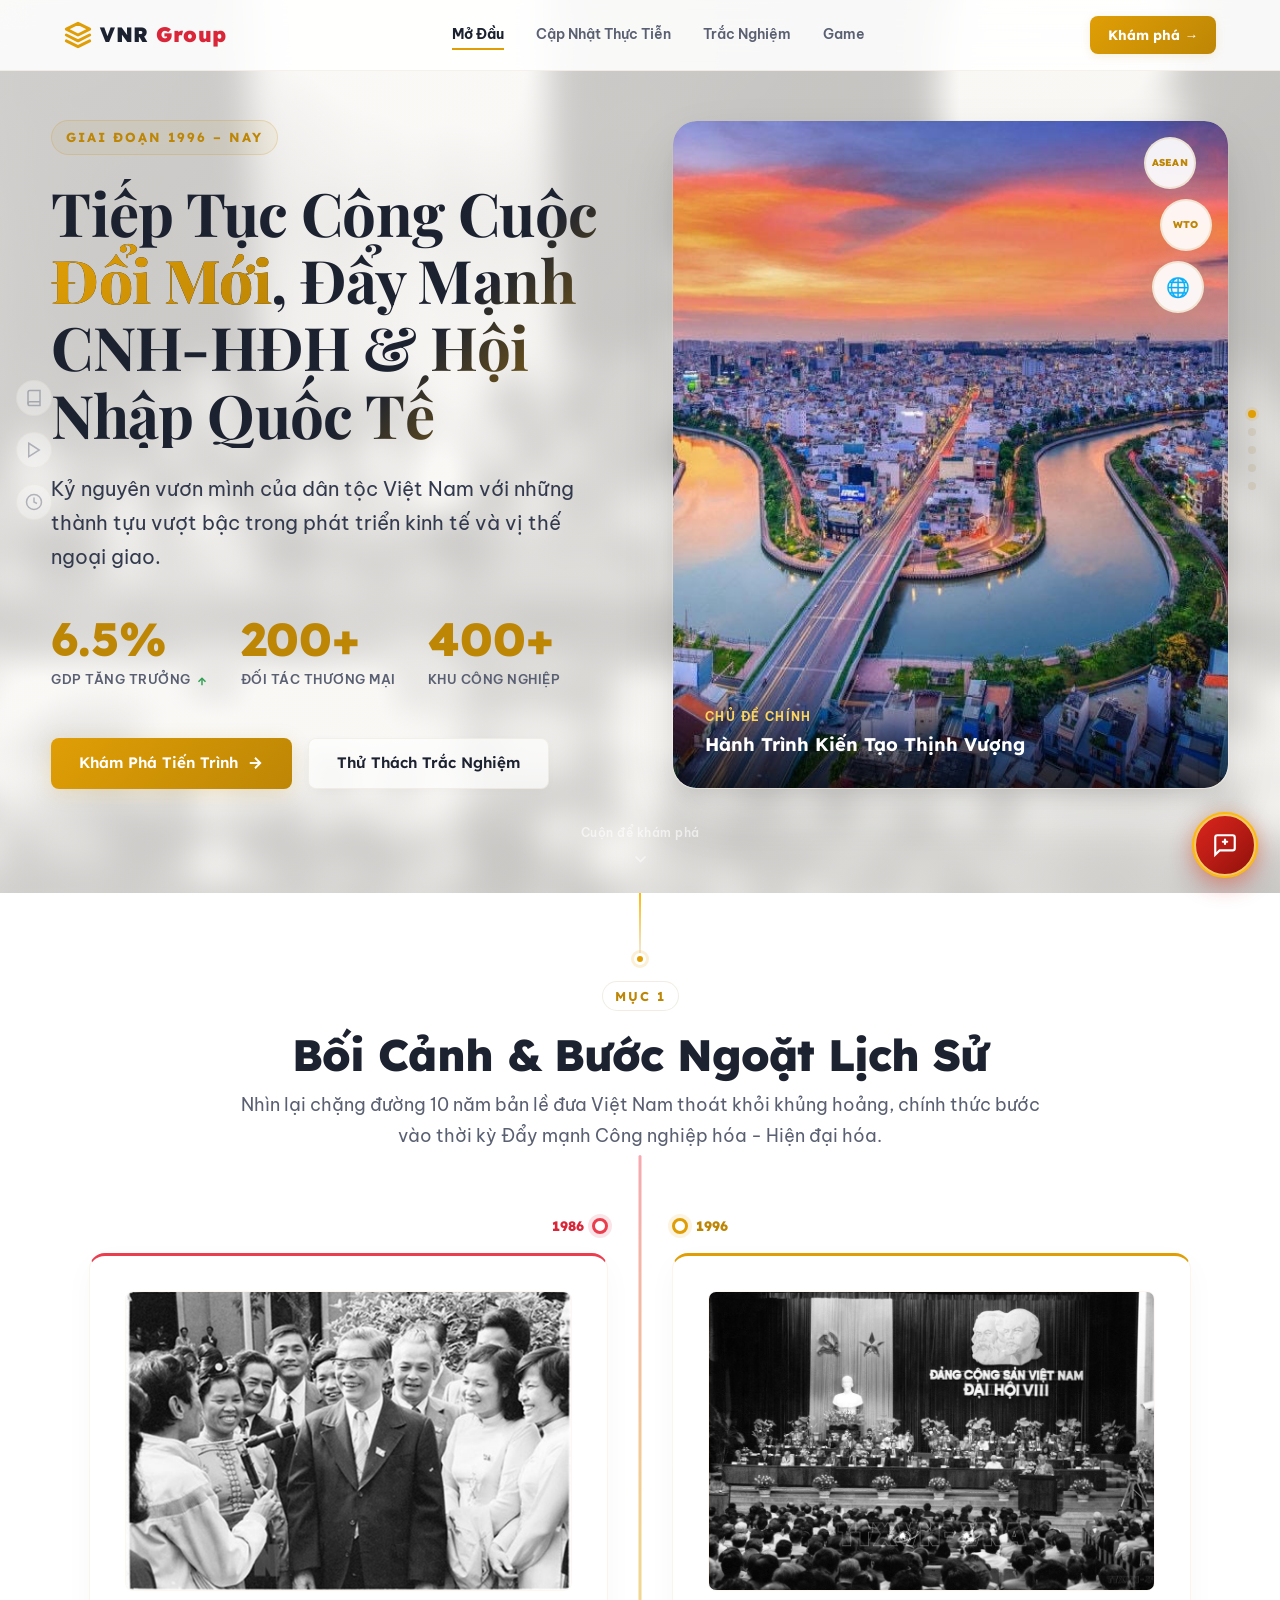
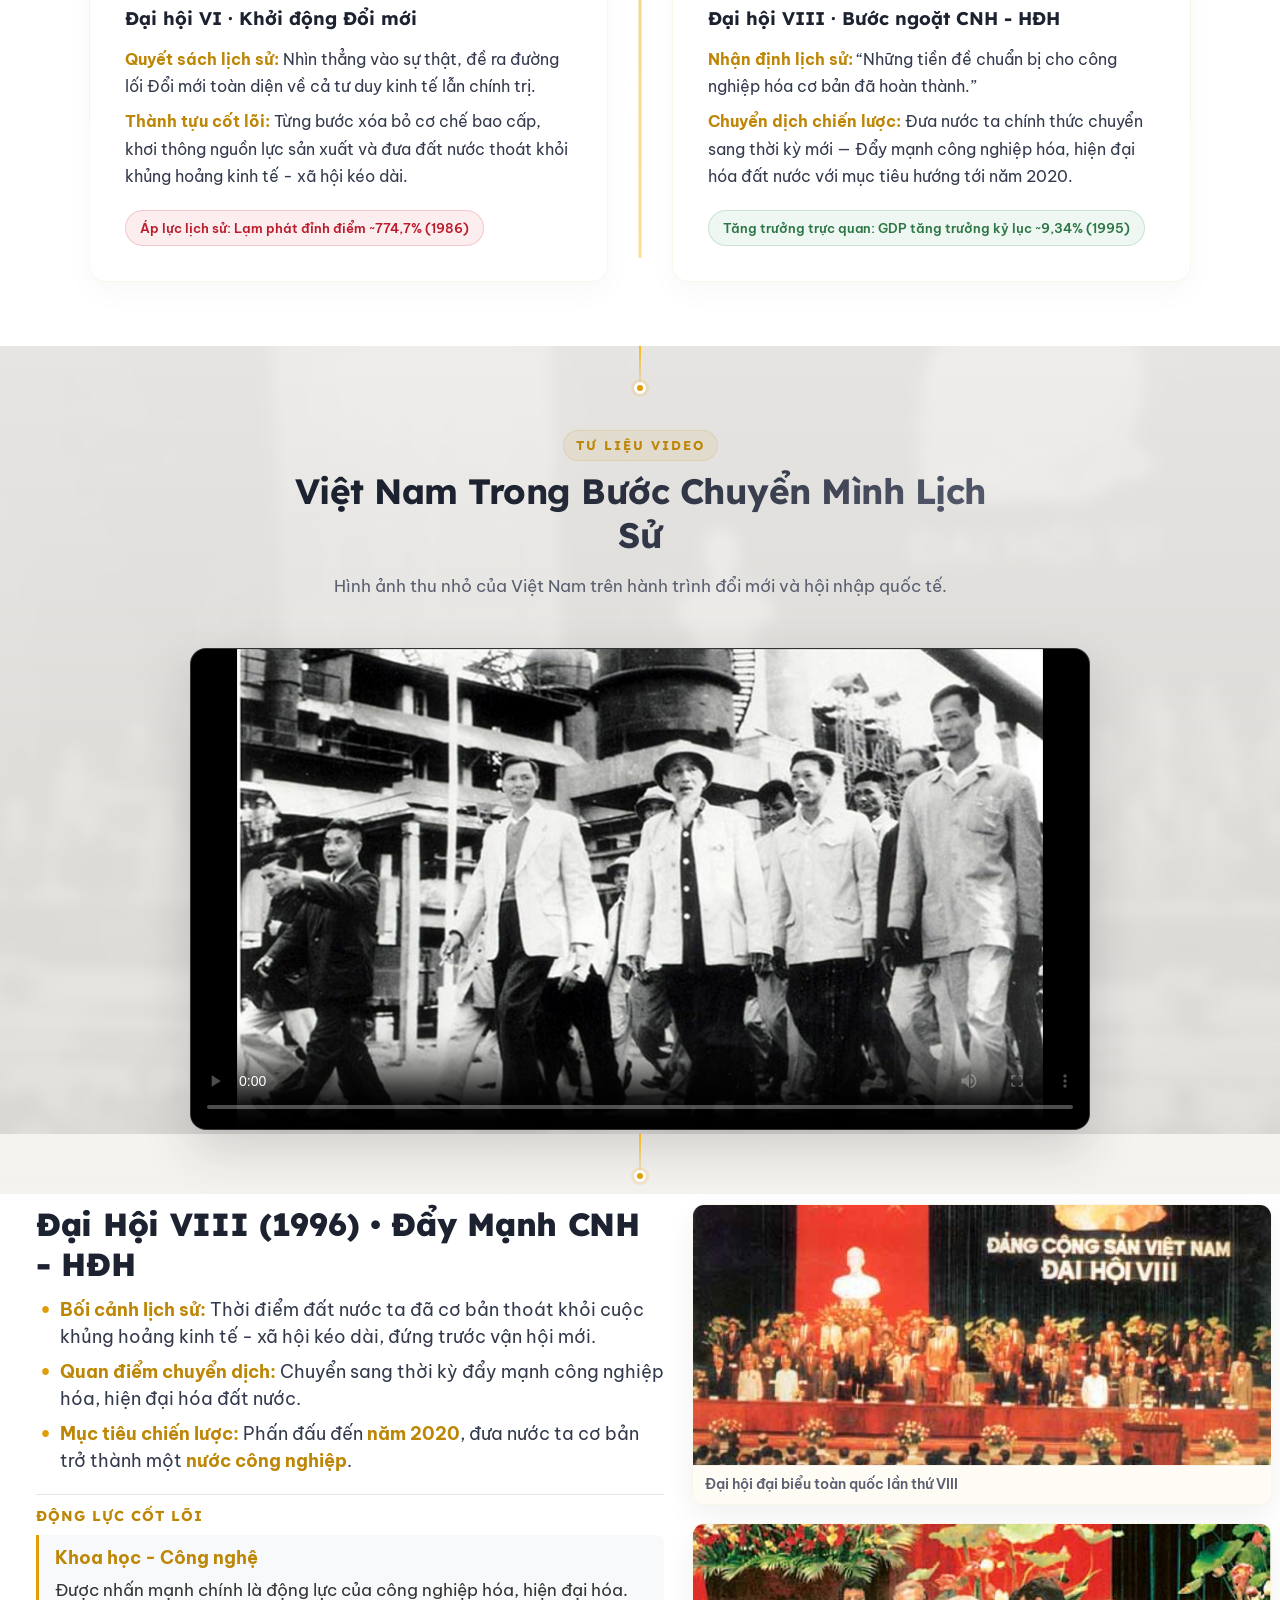
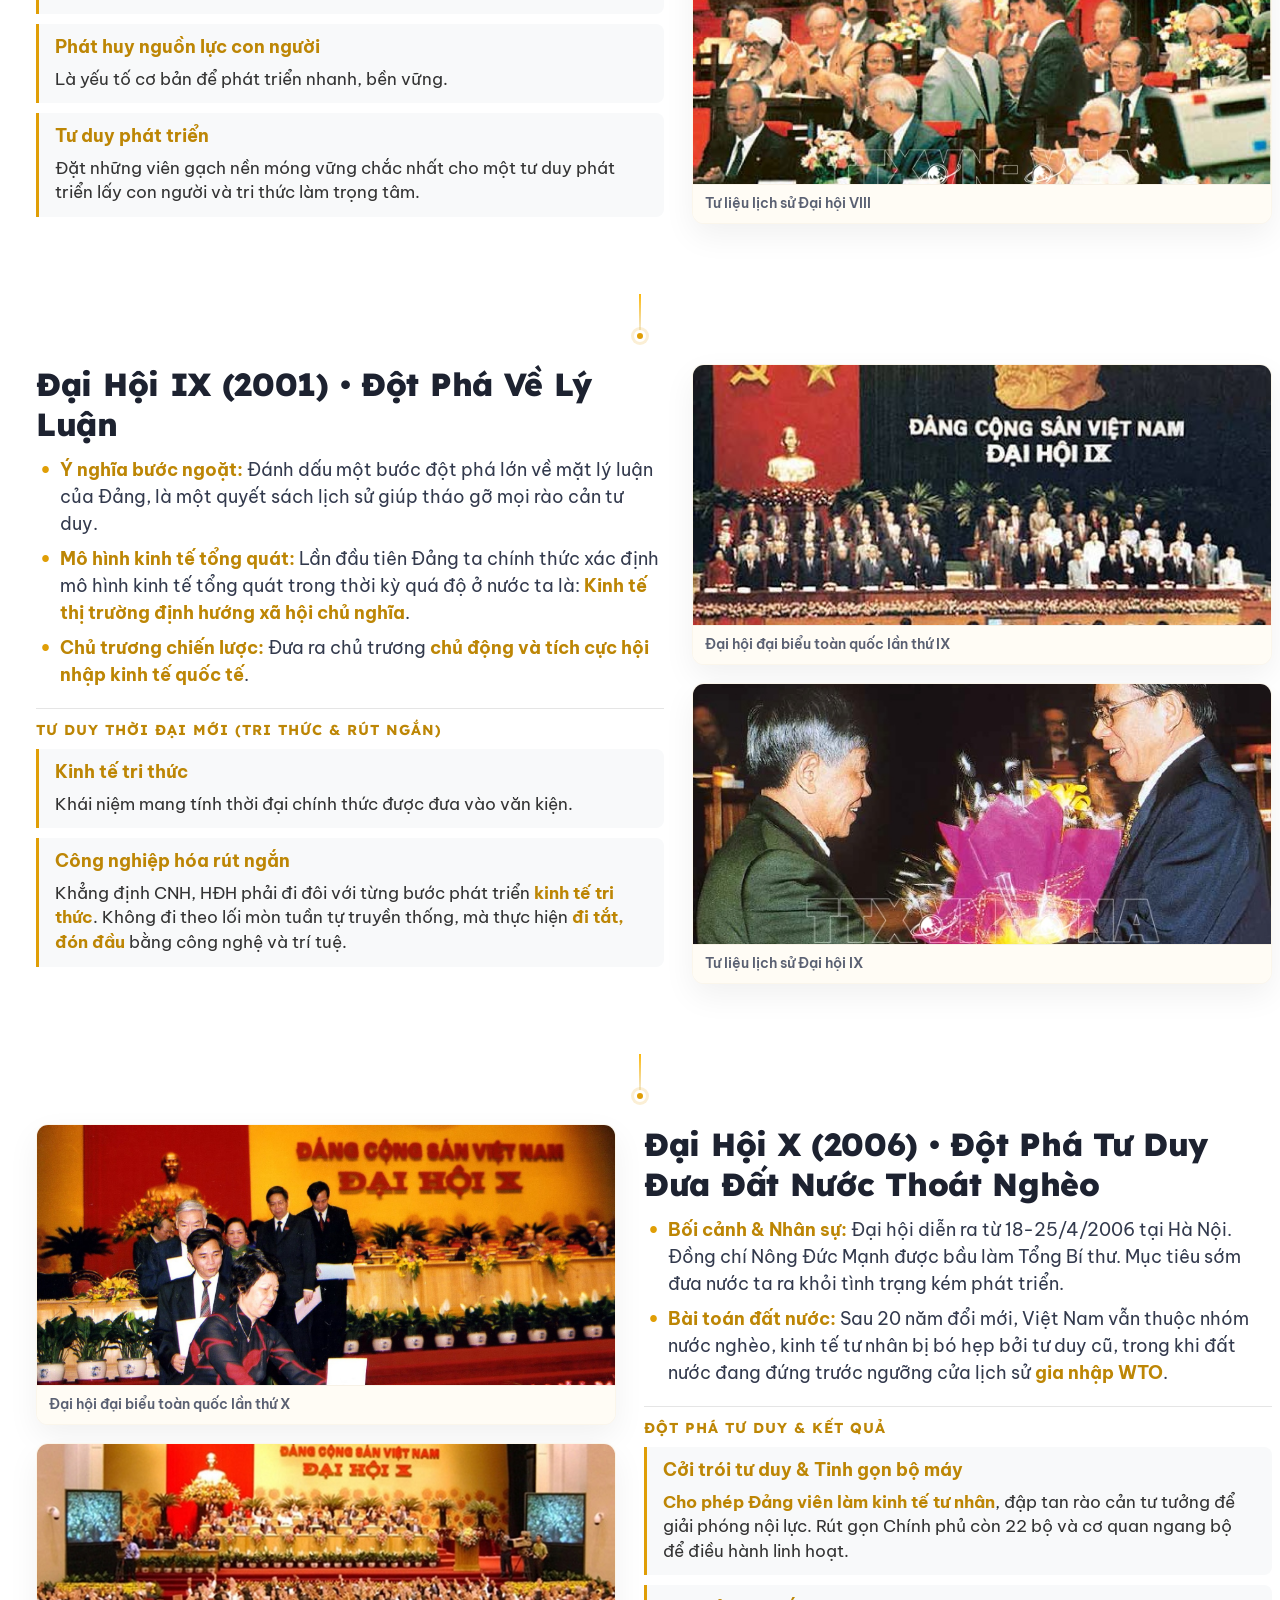
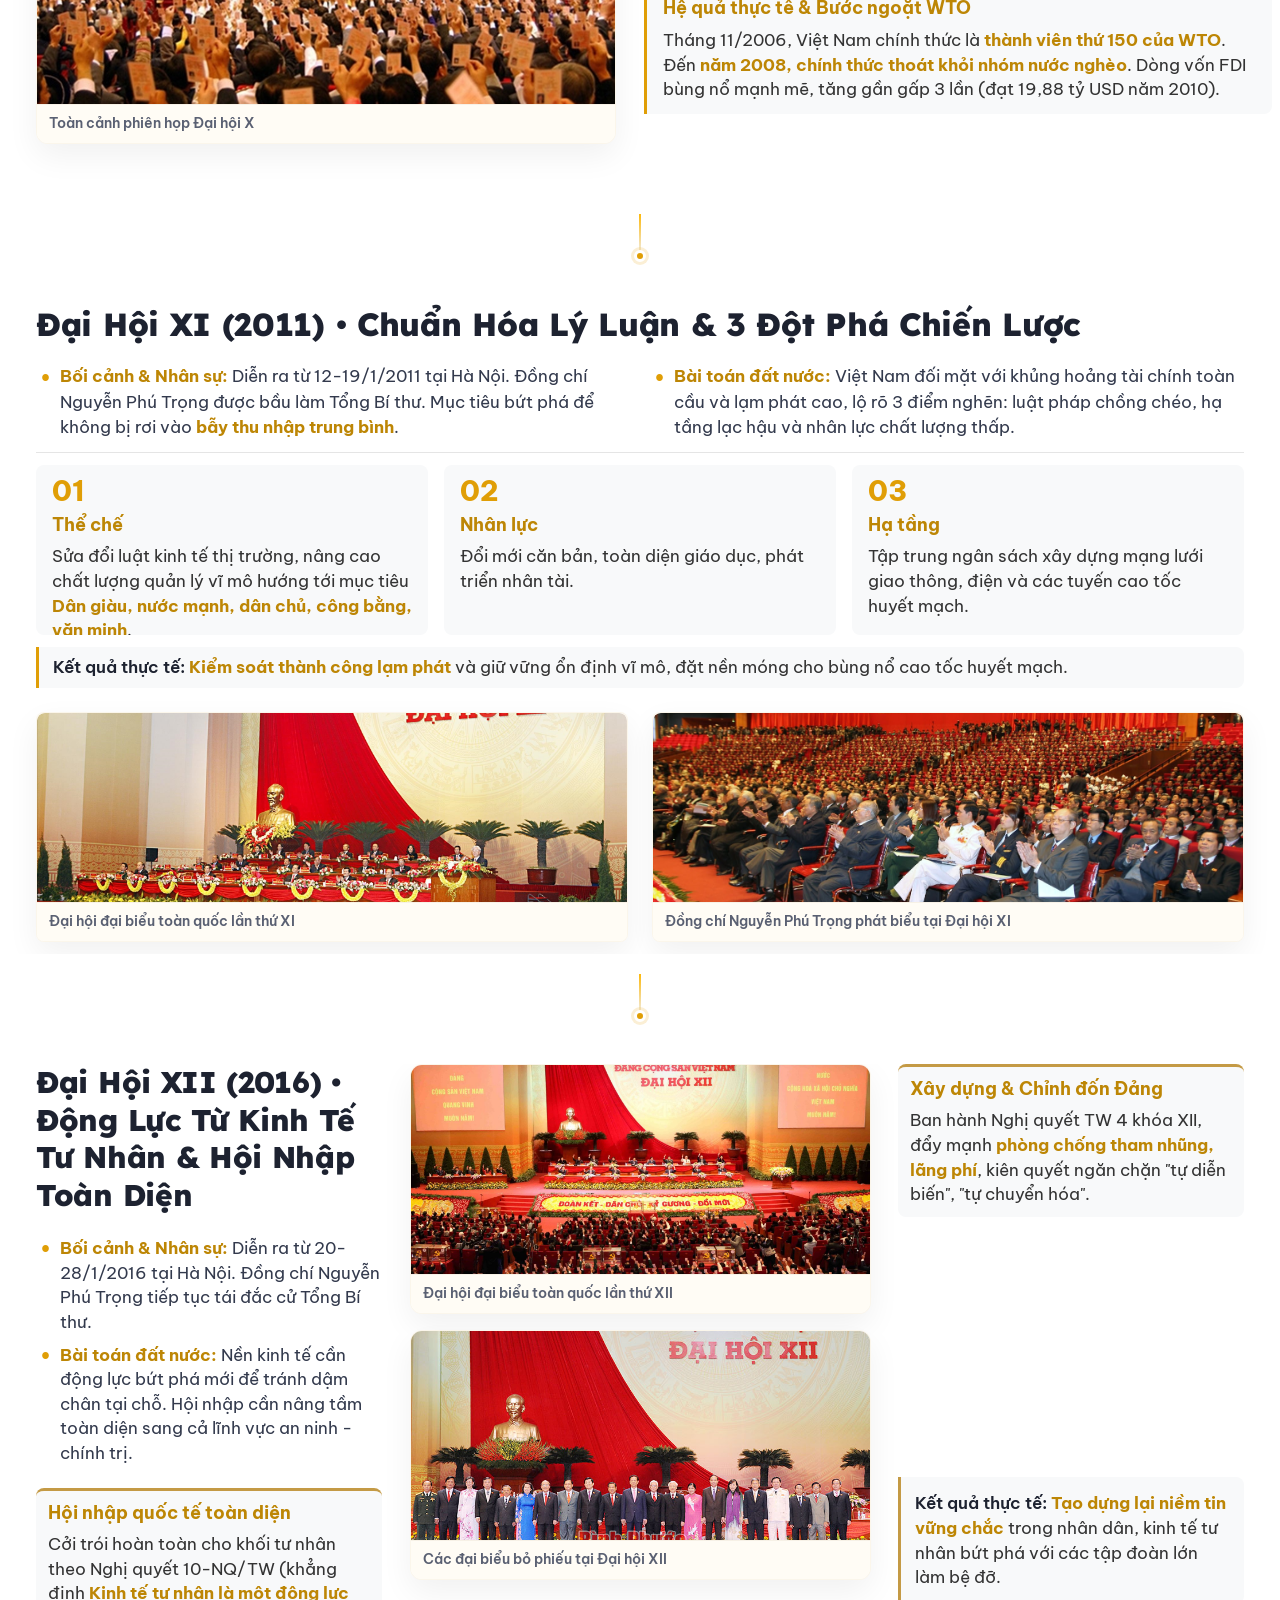
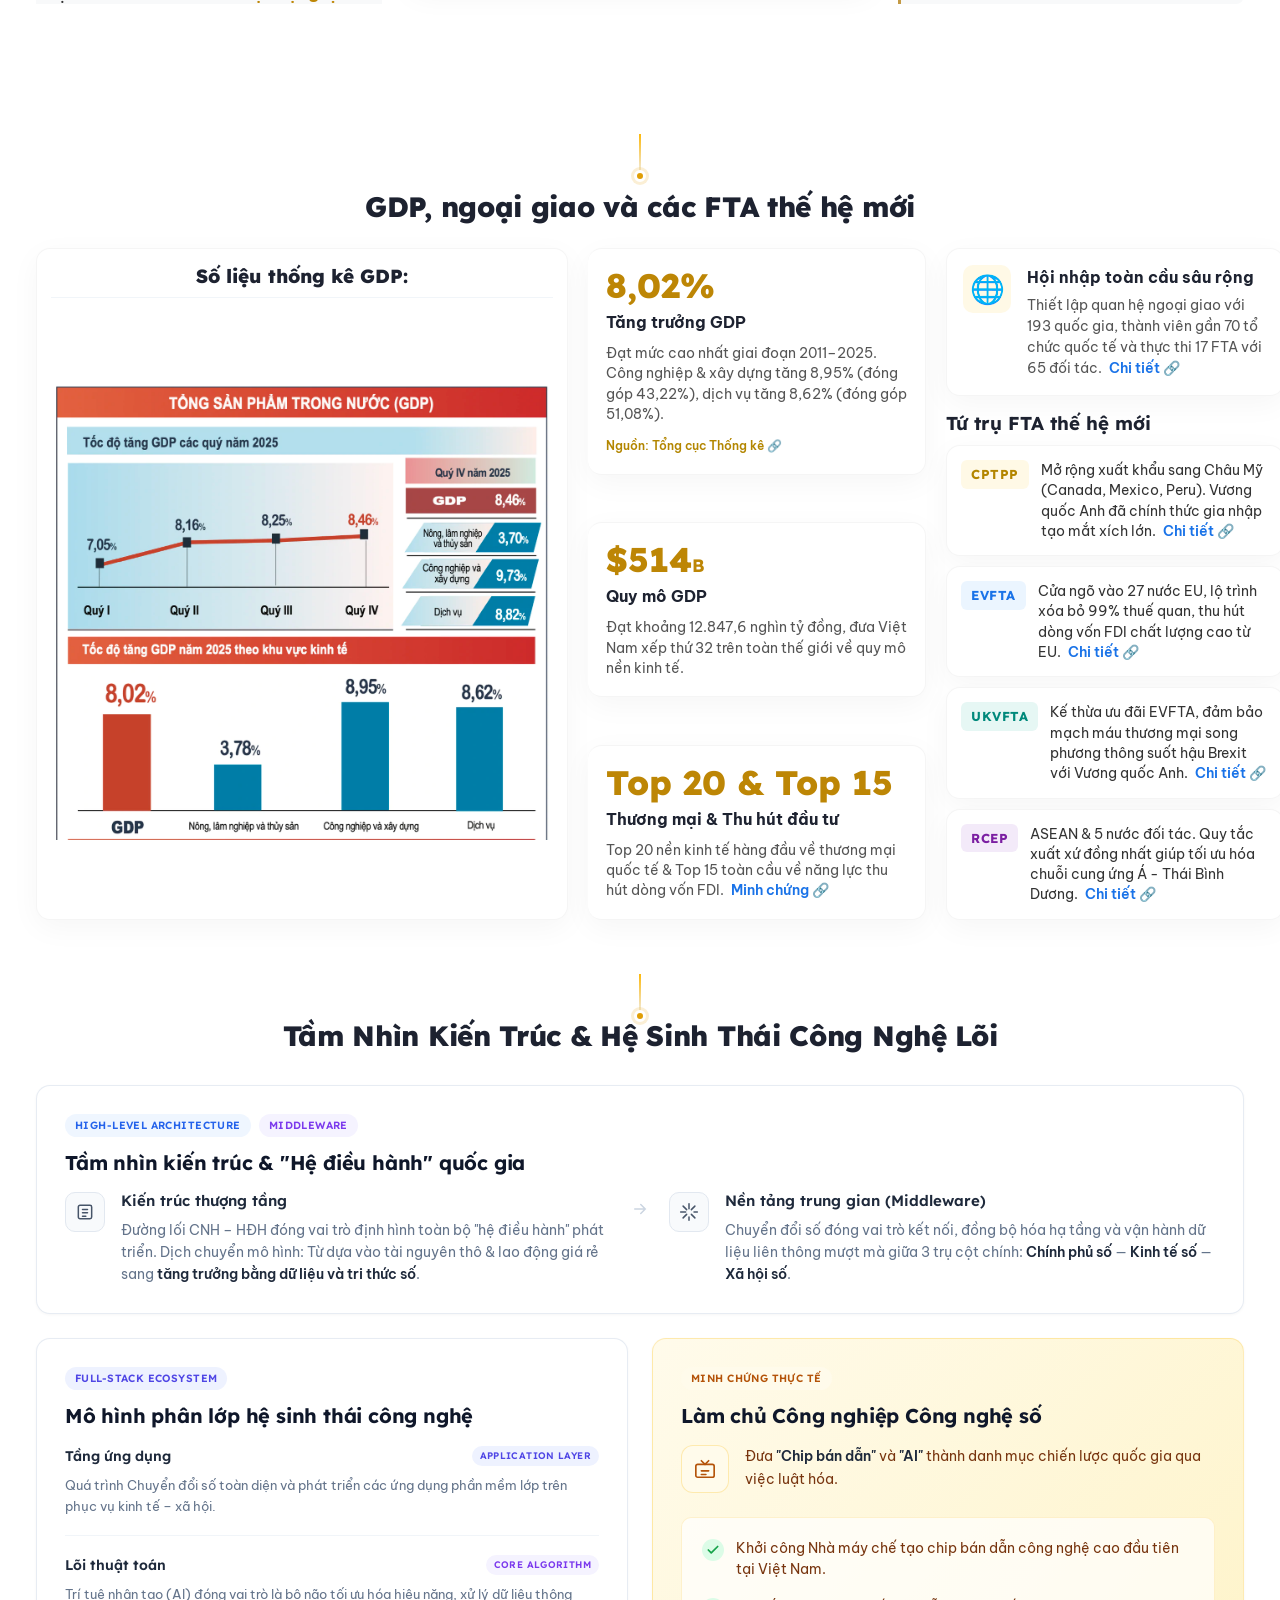
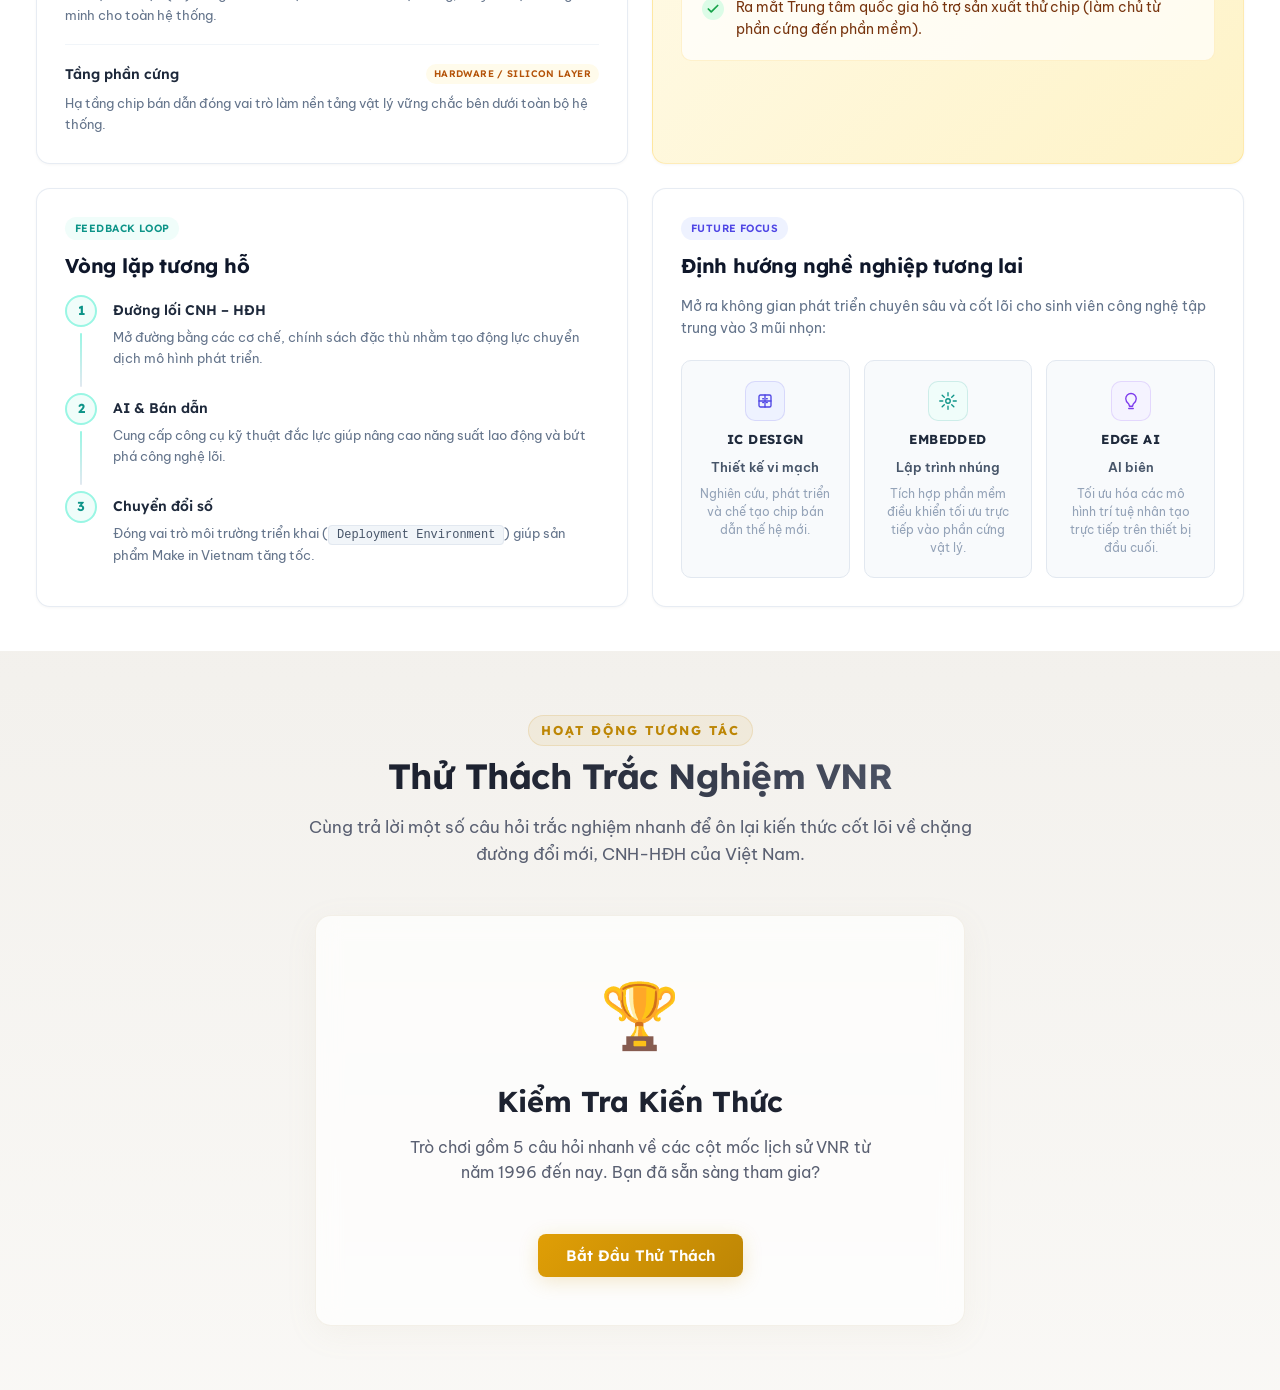
==== commit 15c07d0b: "push game and security" ====
--- a/index.html
+++ b/index.html
@@ -30,6 +30,7 @@
                 <a href="#home" class="nav-link active" data-sec="home">Mở Đầu</a>
                 <a href="#capnhat" class="nav-link" data-sec="capnhat">Cập Nhật Thực Tiễn</a>
                 <a href="#quiz" class="nav-link" data-sec="quiz">Trắc Nghiệm</a>
+                <a href="game.html" class="nav-link">Game</a>
             </nav>
             <a href="#capnhat" class="btn nav-btn-cta">Khám phá &rarr;</a>
             <button class="menu-toggle" id="menuToggle" aria-label="Toggle Navigation Menu">
--- a/style.css
+++ b/style.css
@@ -2412,446 +2412,7 @@
     flex-wrap: wrap;
 }
 
-.vision-banner-title {
-    font-family: var(--font-heading);
-    font-size: 20px;
-    font-weight: 800;
-    color: var(--text-primary);
-    margin: 8px 0 0;
-    width: 100%;
-}
-
-.vision-banner-grid {
-    display: grid;
-    grid-template-columns: 1fr auto 1fr;
-    gap: 24px;
-    align-items: center;
-}
-
-.vision-block {
-    display: flex;
-    flex-direction: column;
-    gap: 8px;
-}
-
-.vision-block-title {
-    display: flex;
-    align-items: center;
-    gap: 8px;
-}
-
-.vision-icon {
-    font-size: 18px;
-}
-
-.vision-block h4 {
-    font-family: var(--font-heading);
-    font-size: 16px;
-    font-weight: 700;
-    color: var(--text-primary);
-    margin: 0;
-}
-
-.vision-block p {
-    font-size: 14px;
-    line-height: 1.5;
-    color: #64748b; /* text-slate-500 */
-    margin: 0;
-}
-
-.vision-block p strong {
-    color: var(--text-primary);
-}
-
-.vision-divider {
-    display: flex;
-    align-items: center;
-    justify-content: center;
-}
-
-.vision-arrow {
-    font-size: 20px;
-    color: var(--color-gold-500);
-    font-weight: 700;
-}
-
-/* Row 2: Fullstack Layer Grid */
-.arch-fullstack-row {
-    display: grid;
-    grid-template-columns: 55% 45%;
-    gap: 20px;
-    align-items: stretch; /* equal height columns */
-}
-
-.fullstack-layers-col {
-    display: flex;
-    flex-direction: column;
-    gap: 16px;
-}
-
-.fullstack-header {
-    display: flex;
-    flex-direction: column;
-    gap: 4px;
-}
-
-.fullstack-title {
-    font-family: var(--font-heading);
-    font-size: 18px;
-    font-weight: 800;
-    color: var(--text-primary);
-    margin: 0;
-}
-
-/* Unified Layer Stack */
-.layers-stack-tower {
-    display: flex;
-    flex-direction: column;
-    border: 1px solid #e2e8f0;
-    border-radius: 12px;
-    overflow: hidden;
-    margin-top: auto;
-}
-
-.stack-layer-item {
-    padding: 14px 16px;
-    display: flex;
-    flex-direction: column;
-    gap: 6px;
-    transition: background-color var(--transition-fast);
-    border-bottom: 1px solid #e2e8f0;
-}
-
-.stack-layer-item:last-child {
-    border-bottom: none;
-}
-
-/* Gradient density from top to bottom (pastel shades) */
-.layer-top {
-    background: #f8fafc; /* super light */
-}
-
-.layer-mid {
-    background: #f1f5f9; /* medium light */
-}
-
-.layer-base {
-    background: #e2e8f0; /* deeper shade for physical base */
-}
-
-.layer-item-meta {
-    display: flex;
-    justify-content: space-between;
-    align-items: center;
-}
-
-.layer-item-label {
-    font-family: var(--font-heading);
-    font-size: 14px;
-    font-weight: 700;
-    color: var(--text-primary);
-}
-
-.layer-item-badge {
-    font-size: 11px;
-    font-weight: 700;
-    padding: 2px 8px;
-    border-radius: 4px;
-    text-transform: uppercase;
-}
-
-.badge-indigo {
-    background: #e0ebff;
-    color: #1a73e8;
-}
-
-.badge-purple {
-    background: #f3e5f5;
-    color: #7b1fa2;
-}
-
-.badge-amber {
-    background: #fff3e0;
-    color: #b38600;
-}
-
-.layer-item-desc {
-    font-size: 13px;
-    line-height: 1.4;
-    color: #64748b; /* text-slate-500 */
-    margin: 0;
-}
-
-/* Softened Evidence Card */
-.chip-evidence-card {
-    display: flex;
-    flex-direction: column;
-    gap: 16px;
-}
-
-.evidence-card-header {
-    display: flex;
-    flex-direction: column;
-    gap: 4px;
-}
-
-.evidence-card-title {
-    font-family: var(--font-heading);
-    font-size: 18px;
-    font-weight: 800;
-    color: var(--text-primary);
-    margin: 0;
-}
-
-.evidence-card-body {
-    display: flex;
-    flex-direction: column;
-    gap: 16px;
-    height: 100%;
-    justify-content: space-between;
-}
-
-.evidence-intro-row {
-    display: flex;
-    align-items: flex-start;
-    gap: 12px;
-}
-
-.evidence-large-icon {
-    font-size: 28px;
-    line-height: 1;
-    padding: 8px;
-    background: #fff8e7; /* Soft gold background highlight */
-    color: #b38600;
-    border-radius: 8px;
-    flex-shrink: 0;
-}
-
-.evidence-intro-text {
-    font-size: 14px;
-    line-height: 1.45;
-    color: #64748b; /* text-slate-500 */
-    margin: 0;
-}
-
-.evidence-intro-text strong {
-    color: var(--text-primary);
-}
-
-.evidence-list {
-    display: flex;
-    flex-direction: column;
-    gap: 12px;
-    background: #f8fafc;
-    border: 1px solid #e2e8f0;
-    border-radius: 12px;
-    padding: 16px;
-}
-
-.evidence-bullet-item {
-    display: flex;
-    align-items: flex-start;
-    gap: 10px;
-}
-
-.bullet-icon {
-    font-weight: 800;
-    color: #b38600; /* Soft gold accent check */
-    line-height: 1.3;
-}
-
-.evidence-bullet-item p {
-    font-size: 13px;
-    line-height: 1.4;
-    color: #64748b;
-    margin: 0;
-}
-
-/* Row 3: Stepper & Career Opportunities */
-.arch-loop-career-row {
-    display: grid;
-    grid-template-columns: 50% 50%;
-    gap: 20px;
-    align-items: stretch; /* equal height columns */
-}
-
-.loop-col {
-    display: flex;
-    flex-direction: column;
-    gap: 16px;
-}
-
-.loop-header {
-    display: flex;
-    flex-direction: column;
-    gap: 4px;
-}
-
-.loop-title {
-    font-family: var(--font-heading);
-    font-size: 18px;
-    font-weight: 800;
-    color: var(--text-primary);
-    margin: 0;
-}
-
-.timeline-stepper {
-    display: flex;
-    flex-direction: column;
-    gap: 0;
-    padding-left: 8px;
-}
-
-.step-item {
-    display: flex;
-    gap: 16px;
-}
-
-.step-number-container {
-    display: flex;
-    flex-direction: column;
-    align-items: center;
-}
-
-.step-number {
-    width: 32px;
-    height: 32px;
-    border-radius: 50%;
-    background: #e6f7f4; /* teal light */
-    color: #00897b;
-    font-family: var(--font-heading);
-    font-size: 14px;
-    font-weight: 700;
-    display: flex;
-    align-items: center;
-    justify-content: center;
-    border: 2px solid #00897b;
-    flex-shrink: 0;
-}
-
-.step-line {
-    width: 2px;
-    flex: 1;
-    background: #00897b; /* seamless path */
-    opacity: 0.2;
-    margin: 4px 0;
-    min-height: 48px;
-}
-
-.step-content {
-    padding-bottom: 24px;
-}
-
-.step-content h5 {
-    font-family: var(--font-heading);
-    font-size: 15px;
-    font-weight: 700;
-    color: var(--text-primary);
-    margin: 0 0 4px;
-}
-
-.step-content p {
-    font-size: 13.5px;
-    line-height: 1.45;
-    color: #64748b; /* text-slate-500 */
-    margin: 0;
-}
-
-.deployment-text {
-    background: #e6f7f4;
-    color: #00897b;
-    font-size: 11px;
-    font-weight: 700;
-    padding: 1px 6px;
-    border-radius: 4px;
-    font-family: var(--font-heading);
-}
-
-.career-col {
-    display: flex;
-    flex-direction: column;
-    gap: 16px;
-}
-
-.career-header {
-    display: flex;
-    flex-direction: column;
-    gap: 4px;
-}
-
-.career-title {
-    font-family: var(--font-heading);
-    font-size: 18px;
-    font-weight: 800;
-    color: var(--text-primary);
-    margin: 0;
-}
-
-.career-intro-text {
-    font-size: 14px;
-    color: #64748b; /* text-slate-500 */
-    margin: 0;
-}
-
-.career-cards-grid {
-    display: grid;
-    grid-template-columns: repeat(3, 1fr);
-    gap: 16px; /* gap-4 standard spacing */
-    margin-top: auto;
-}
-
-.career-mini-card {
-    background: #f8fafc;
-    border: 1px solid #f1f5f9;
-    border-radius: 12px;
-    padding: 16px 12px;
-    display: flex;
-    flex-direction: column;
-    gap: 8px;
-    transition: all var(--transition-fast);
-    height: 100%;
-    box-sizing: border-box;
-}
-
-.career-mini-card:hover {
-    transform: translateY(-2px);
-    background: #ffffff;
-    border-color: rgba(180, 160, 130, 0.2);
-    box-shadow: 0 4px 20px rgba(180, 160, 130, 0.08);
-}
-
-.career-card-top {
-    display: flex;
-    align-items: center;
-    gap: 6px;
-}
-
-.career-mini-icon {
-    font-size: 16px;
-}
-
-.career-mini-card h5 {
-    font-family: var(--font-heading);
-    font-size: 11px;
-    font-weight: 700;
-    color: #1a73e8;
-    margin: 0;
-    text-transform: uppercase;
-    letter-spacing: 0.5px;
-}
-
-.career-mini-card strong {
-    font-size: 14px;
-    font-weight: 700;
-    color: var(--text-primary);
-}
-
-.career-mini-card p {
-    font-size: 12px;
-    line-height: 1.45;
-    color: #64748b; /* text-slate-500 */
-    margin: 0;
-}
+
 
 /* Universal badge stylings */
 .tech-badge {
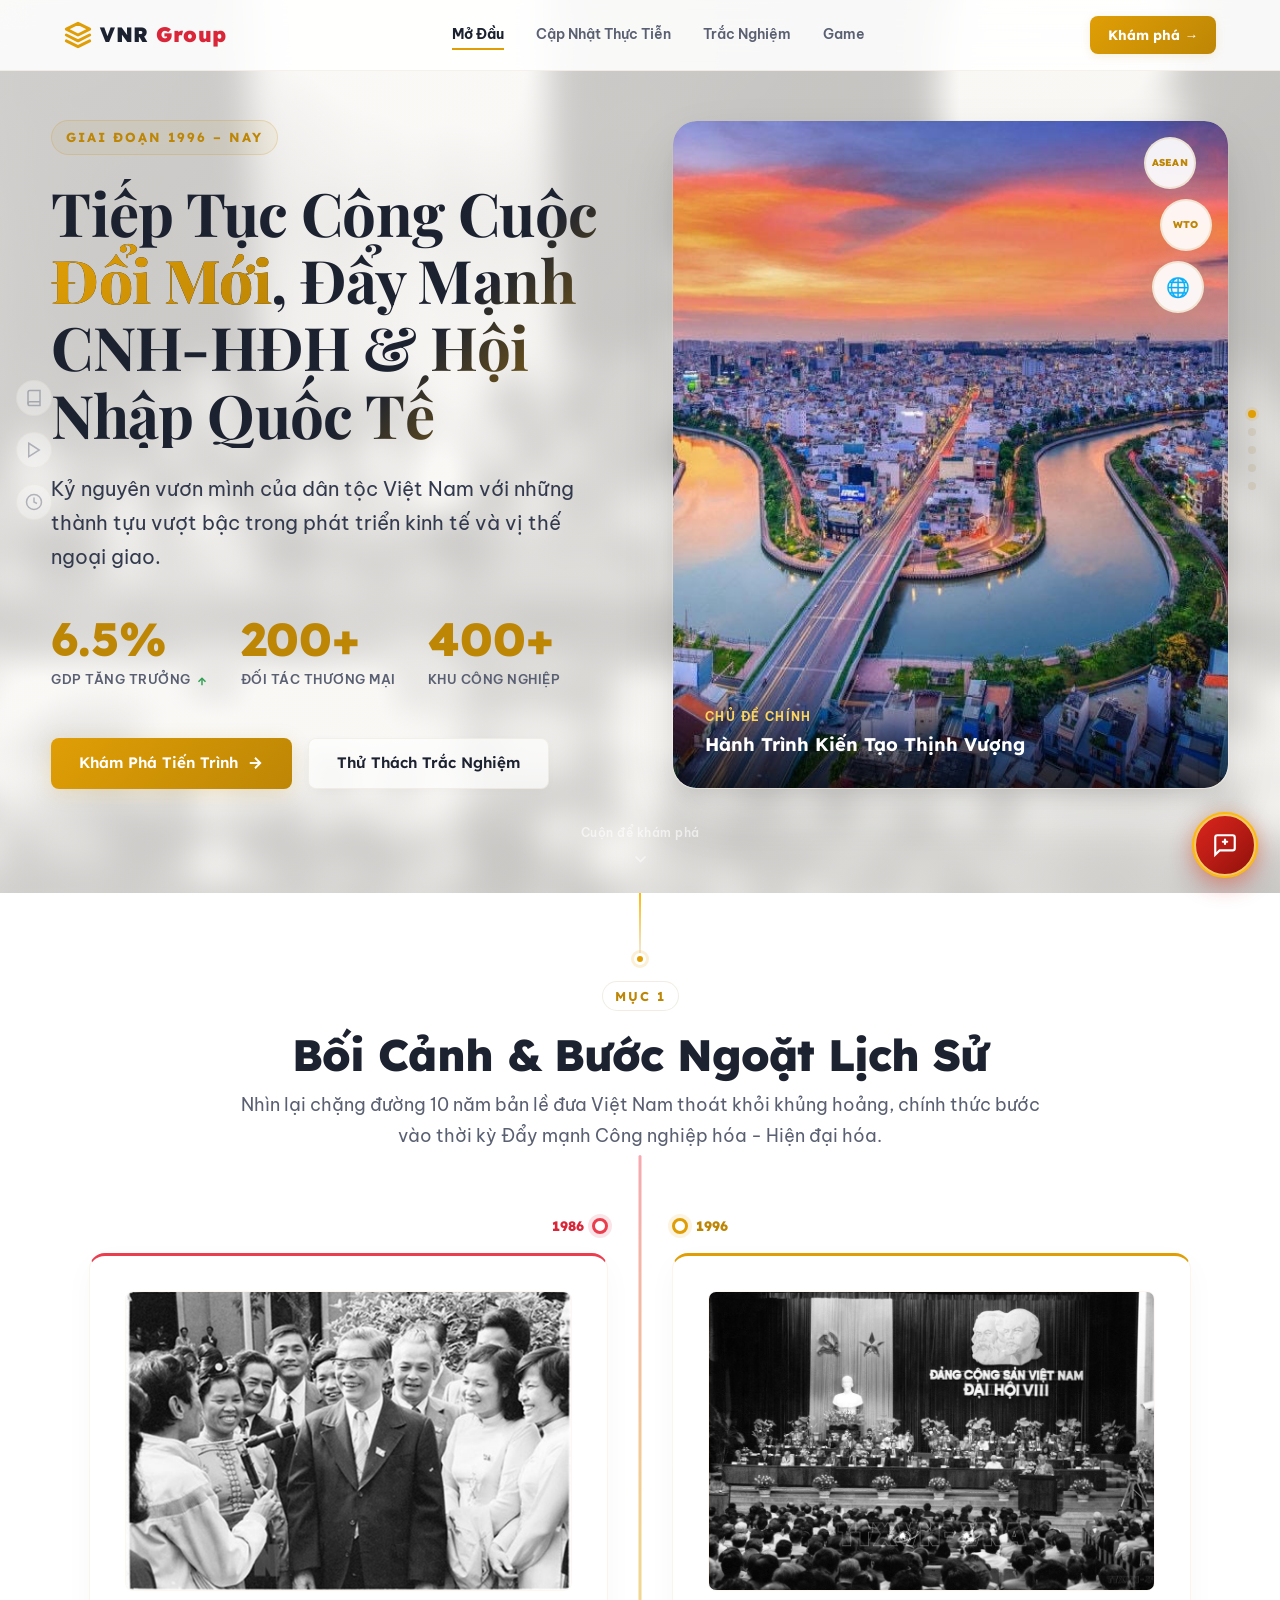
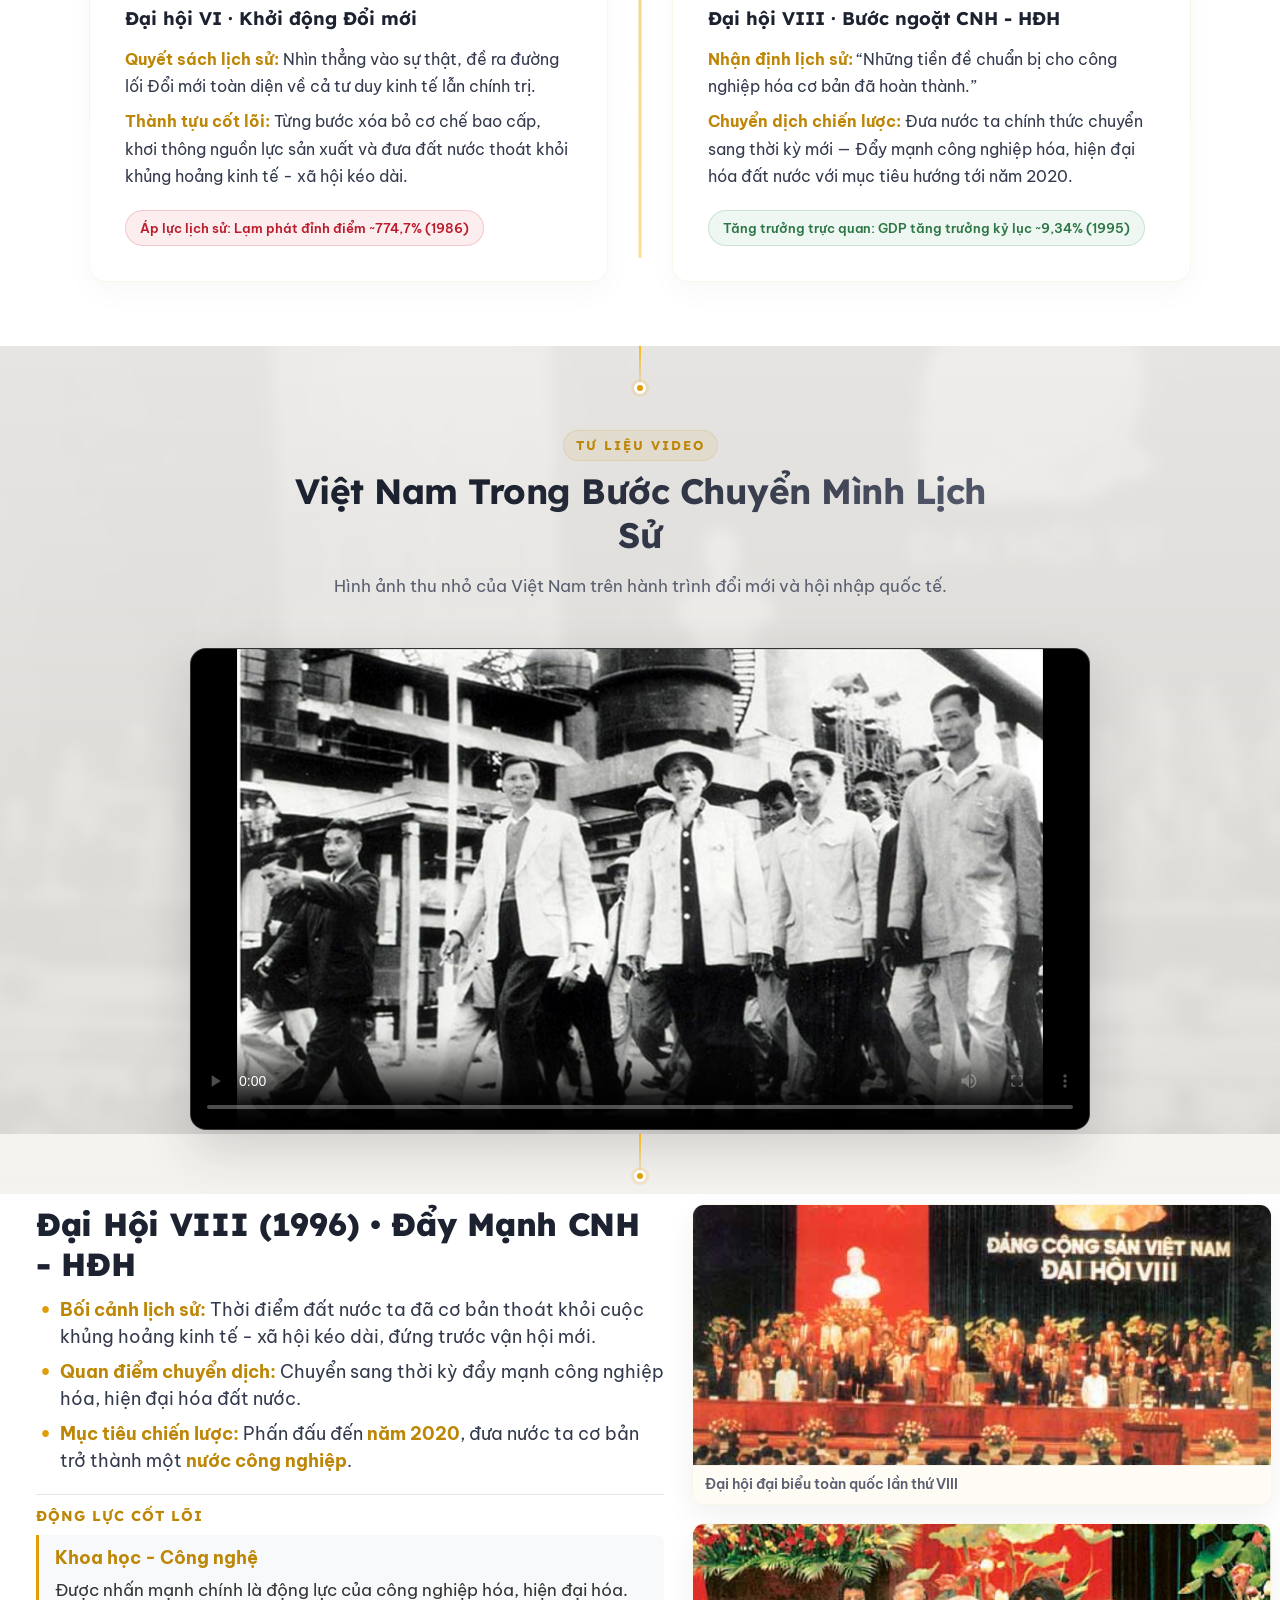
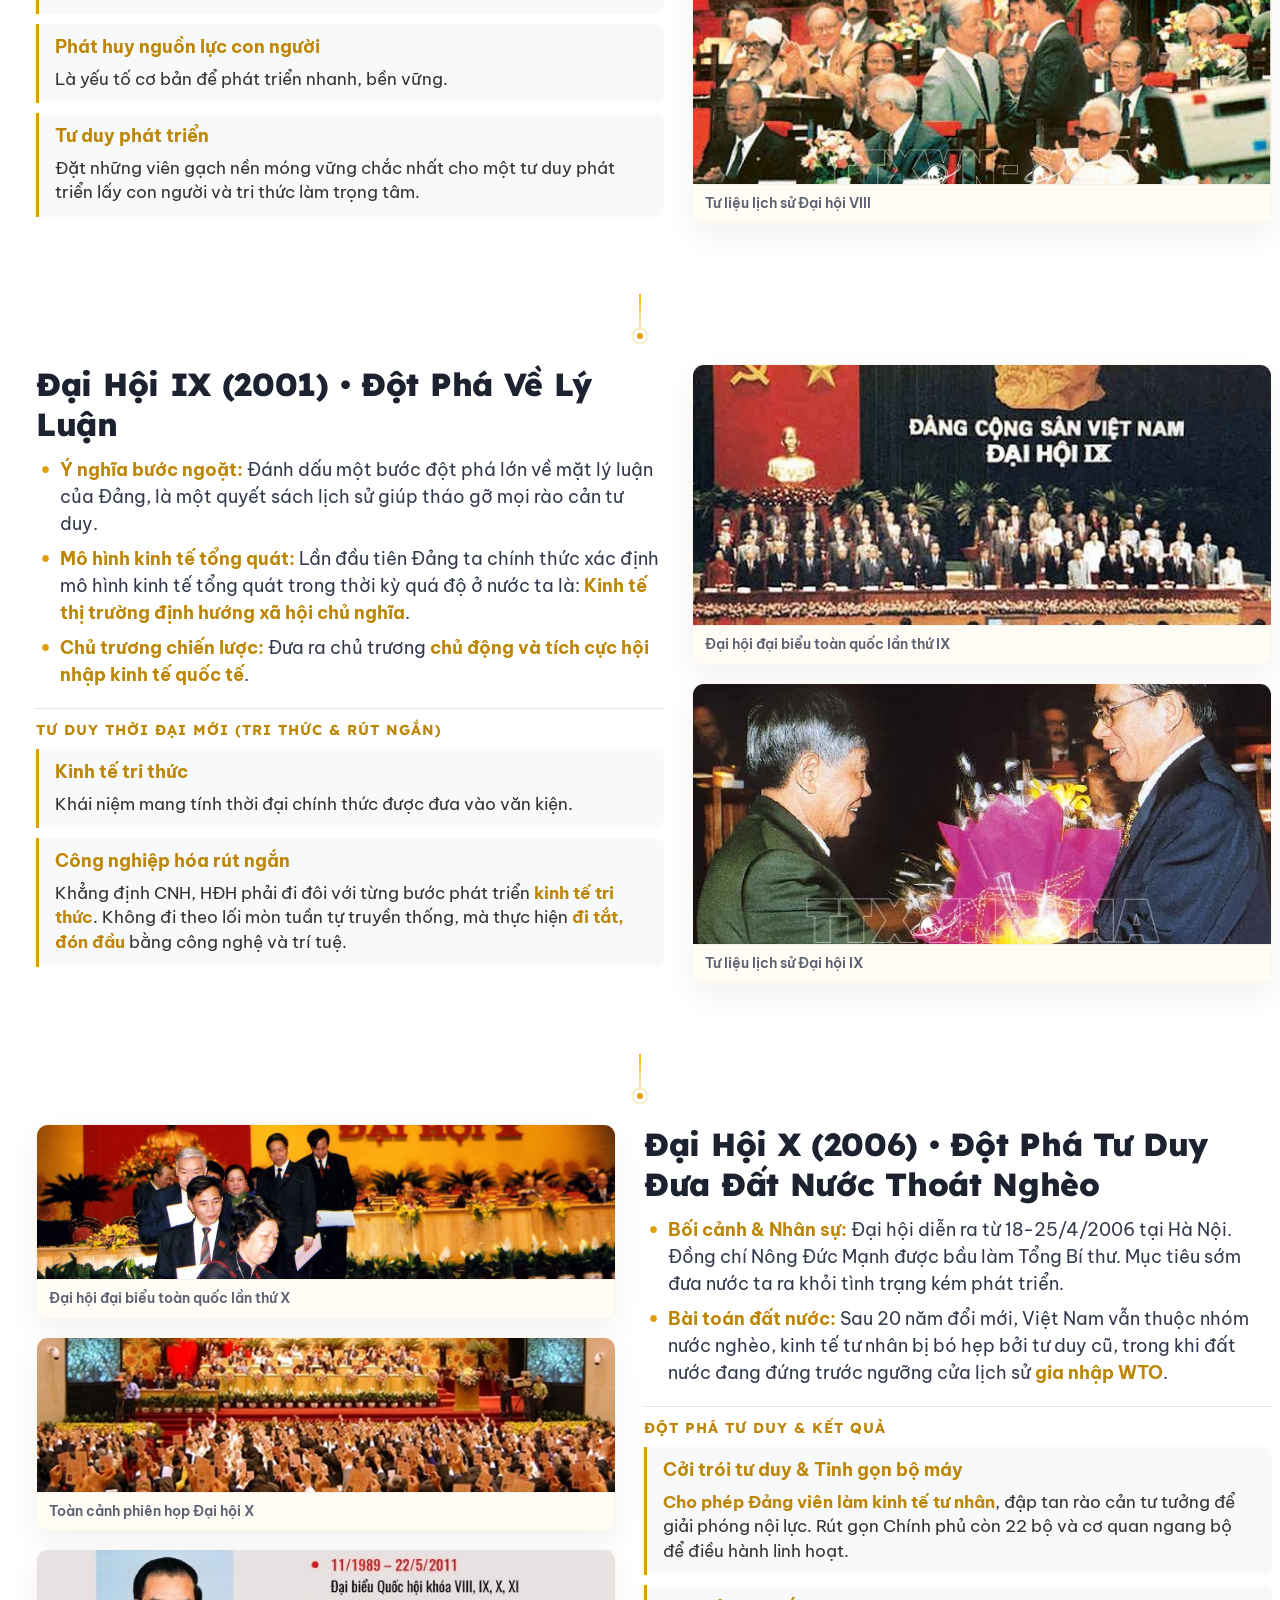
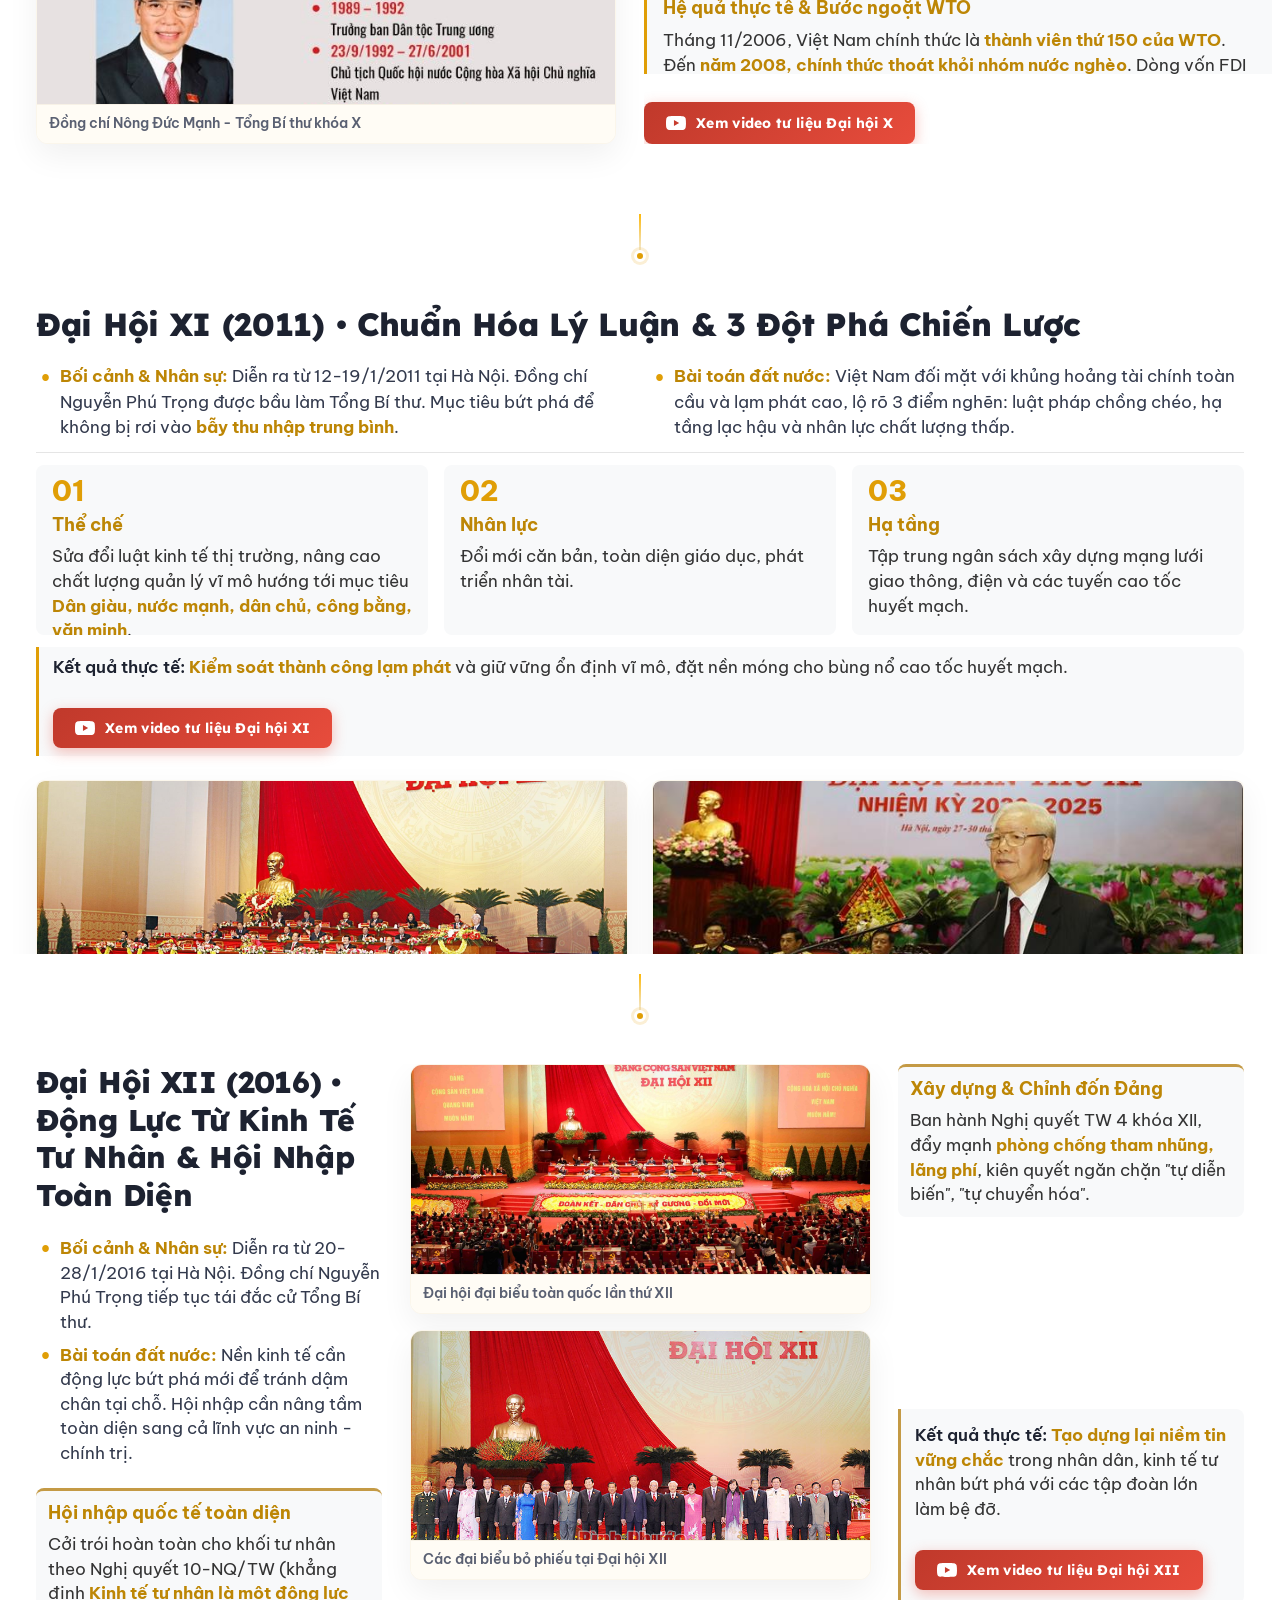
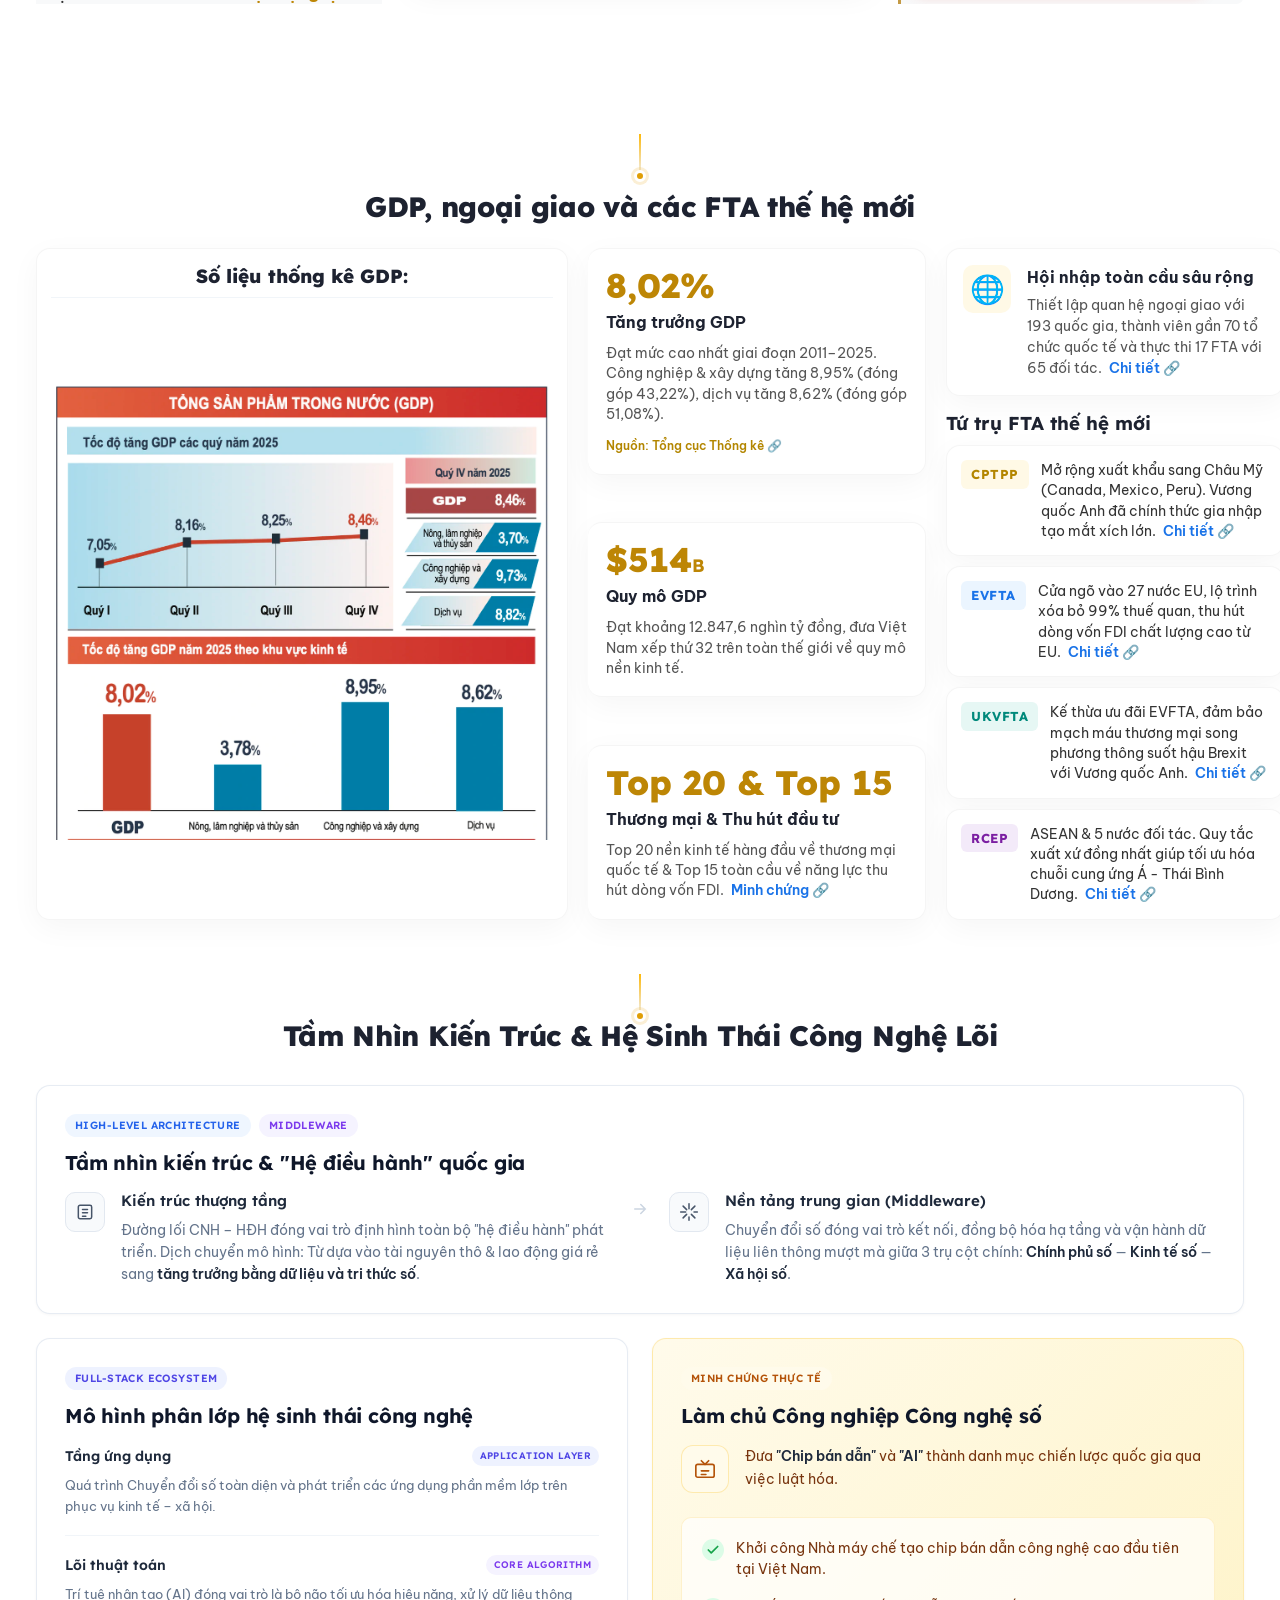
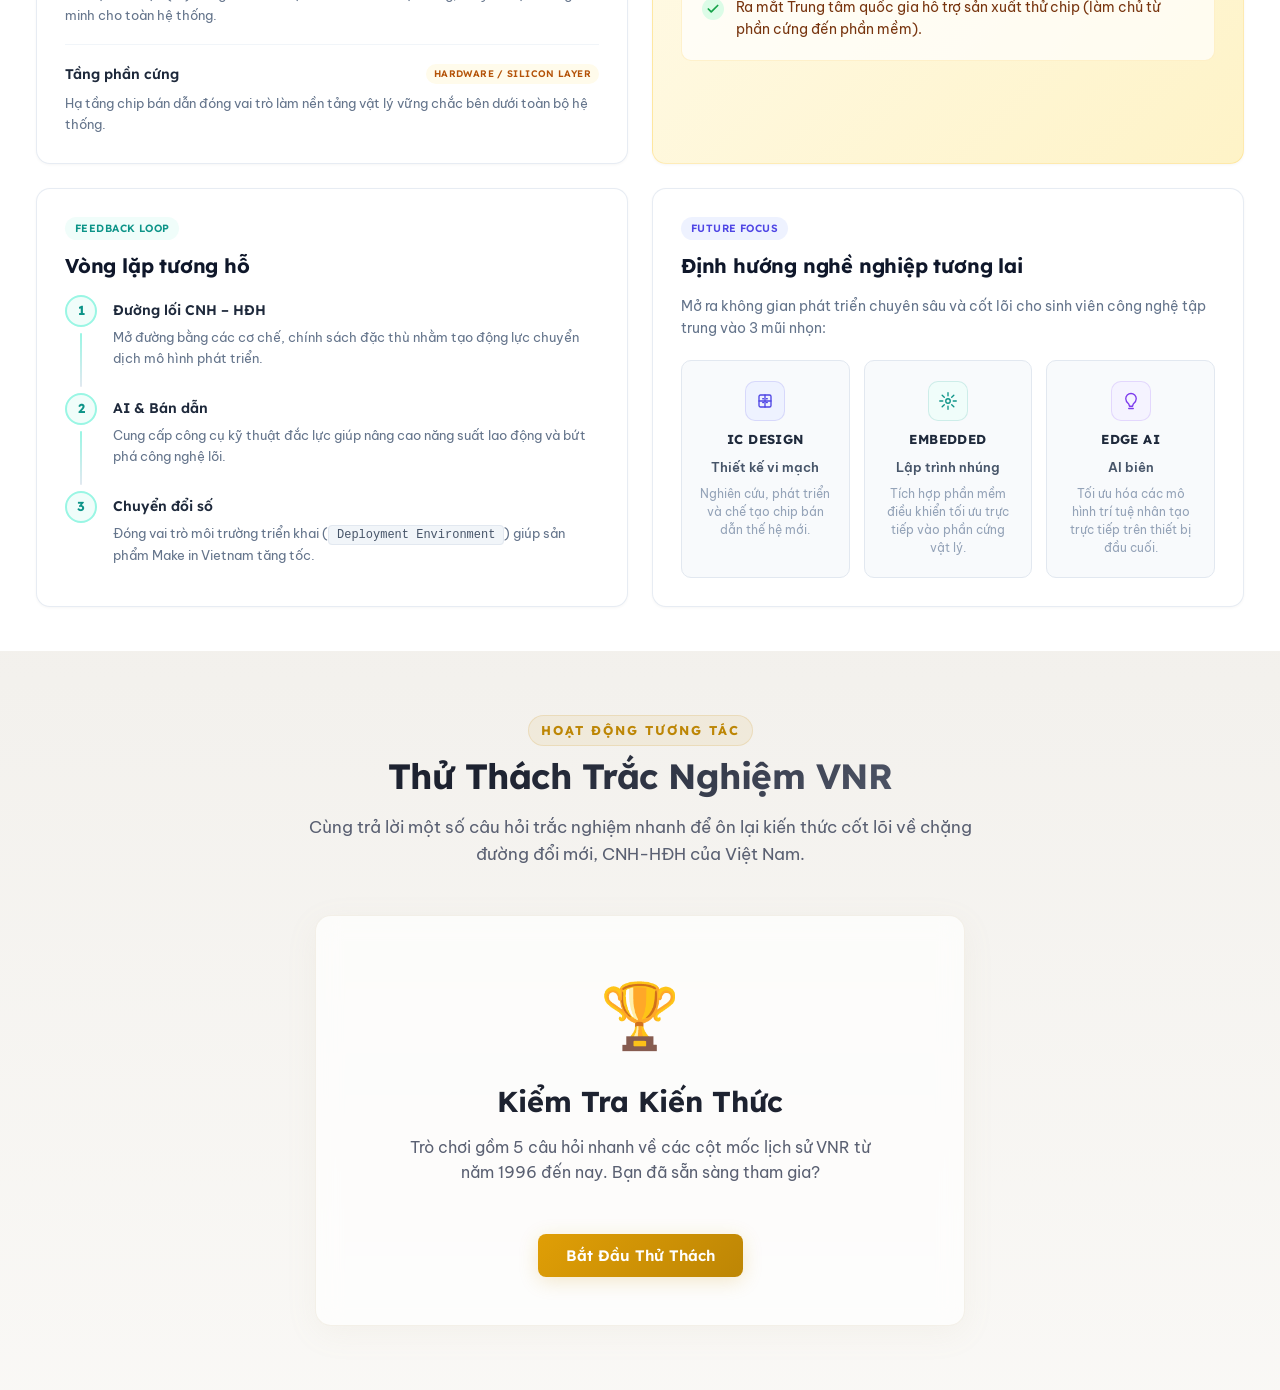
==== commit 65314ffc: "modified img and add link yt" ====
--- a/index.html
+++ b/index.html
@@ -347,6 +347,10 @@
                             <img src="img/dhx.jpg" alt="Tư liệu Đại hội X">
                             <figcaption>Toàn cảnh phiên họp Đại hội X</figcaption>
                         </figure>
+                        <figure class="congress-photo congress-photo--secondary">
+                            <img src="img/nongducmanh.jpg" alt="Đồng chí Nông Đức Mạnh">
+                            <figcaption>Đồng chí Nông Đức Mạnh - Tổng Bí thư khóa X</figcaption>
+                        </figure>
                     </div>
                     
                     <!-- Cột phải (Chữ) - Chiếm 55% -->
@@ -370,6 +374,12 @@
                                 <strong class="analysis-subtitle">Hệ quả thực tế & Bước ngoặt WTO</strong>
                                 <p class="analysis-text">Tháng 11/2006, Việt Nam chính thức là <strong class="keyword">thành viên thứ 150 của WTO</strong>. Đến <strong class="keyword">năm 2008, chính thức thoát khỏi nhóm nước nghèo</strong>. Dòng vốn FDI bùng nổ mạnh mẽ, tăng gần gấp 3 lần (đạt 19,88 tỷ USD năm 2010).</p>
                             </div>
+                        </div>
+                        <div class="congress-video-wrapper">
+                            <a href="https://www.youtube.com/watch?v=7UMSF7k4-a0" target="_blank" rel="noopener noreferrer" class="congress-video-link">
+                                <svg viewBox="0 0 24 24" fill="currentColor"><path d="M23.498 6.186a3.016 3.016 0 0 0-2.122-2.136C19.505 3.545 12 3.545 12 3.545s-7.505 0-9.377.505A3.017 3.017 0 0 0 .502 6.186C0 8.07 0 12 0 12s0 3.93.502 5.814a3.016 3.016 0 0 0 2.122 2.136c1.871.505 9.376.505 9.376.505s7.505 0 9.377-.505a3.015 3.015 0 0 0 2.122-2.136C24 15.93 24 12 24 12s0-3.93-.502-5.814zM9.545 15.568V8.432L15.818 12l-6.273 3.568z"/></svg>
+                                Xem video tư liệu Đại hội X
+                            </a>
                         </div>
                     </div>
                 </div>
@@ -420,6 +430,12 @@
                     <!-- Kết quả thực tế -->
                     <div class="analysis-result-bar reveal-item">
                         <strong>Kết quả thực tế:</strong> <strong class="keyword">Kiểm soát thành công lạm phát</strong> và giữ vững ổn định vĩ mô, đặt nền móng cho bùng nổ cao tốc huyết mạch.
+                        <div class="congress-video-wrapper">
+                            <a href="https://www.youtube.com/watch?v=CI79rjJ7Bq8" target="_blank" rel="noopener noreferrer" class="congress-video-link">
+                                <svg viewBox="0 0 24 24" fill="currentColor"><path d="M23.498 6.186a3.016 3.016 0 0 0-2.122-2.136C19.505 3.545 12 3.545 12 3.545s-7.505 0-9.377.505A3.017 3.017 0 0 0 .502 6.186C0 8.07 0 12 0 12s0 3.93.502 5.814a3.016 3.016 0 0 0 2.122 2.136c1.871.505 9.376.505 9.376.505s7.505 0 9.377-.505a3.015 3.015 0 0 0 2.122-2.136C24 15.93 24 12 24 12s0-3.93-.502-5.814zM9.545 15.568V8.432L15.818 12l-6.273 3.568z"/></svg>
+                                Xem video tư liệu Đại hội XI
+                            </a>
+                        </div>
                     </div>
 
                     <!-- Chân trang: 2 ảnh tư liệu nằm ngang -->
@@ -429,7 +445,7 @@
                             <figcaption>Đại hội đại biểu toàn quốc lần thứ XI</figcaption>
                         </figure>
                         <figure class="congress-photo congress-photo--primary">
-                            <img src="img/daiHoi_XI.jpg" alt="Tư liệu Đại hội XI">
+                            <img src="img/nguyen-phu-trong-280920.jpg" alt="Tổng Bí thư Nguyễn Phú Trọng">
                             <figcaption>Đồng chí Nguyễn Phú Trọng phát biểu tại Đại hội XI</figcaption>
                         </figure>
                     </div>
@@ -483,6 +499,12 @@
                         
                         <div class="editorial-result">
                             <strong>Kết quả thực tế:</strong> <strong class="keyword">Tạo dựng lại niềm tin vững chắc</strong> trong nhân dân, kinh tế tư nhân bứt phá với các tập đoàn lớn làm bệ đỡ.
+                            <div class="congress-video-wrapper">
+                                <a href="https://www.youtube.com/watch?v=CpQFgZm58Y0" target="_blank" rel="noopener noreferrer" class="congress-video-link">
+                                    <svg viewBox="0 0 24 24" fill="currentColor"><path d="M23.498 6.186a3.016 3.016 0 0 0-2.122-2.136C19.505 3.545 12 3.545 12 3.545s-7.505 0-9.377.505A3.017 3.017 0 0 0 .502 6.186C0 8.07 0 12 0 12s0 3.93.502 5.814a3.016 3.016 0 0 0 2.122 2.136c1.871.505 9.376.505 9.376.505s7.505 0 9.377-.505a3.015 3.015 0 0 0 2.122-2.136C24 15.93 24 12 24 12s0-3.93-.502-5.814zM9.545 15.568V8.432L15.818 12l-6.273 3.568z"/></svg>
+                                    Xem video tư liệu Đại hội XII
+                                </a>
+                            </div>
                         </div>
                     </div>
                 </div>
--- a/style.css
+++ b/style.css
@@ -4012,4 +4012,44 @@
     .ai-tooltip {
         display: none;
     }
+}
+
+/* ========================================================================
+   CONGRESS VIDEO LINK (YouTube)
+   ======================================================================== */
+.congress-video-link {
+    display: inline-flex;
+    align-items: center;
+    gap: 10px;
+    margin-top: 16px;
+    padding: 10px 22px;
+    background: linear-gradient(135deg, #c0392b 0%, #e74c3c 100%);
+    color: #fff;
+    font-family: var(--font-heading);
+    font-size: 14px;
+    font-weight: 700;
+    letter-spacing: 0.3px;
+    text-decoration: none;
+    border-radius: 8px;
+    box-shadow: 0 4px 14px rgba(231, 76, 60, 0.35);
+    transition: transform 0.22s ease, box-shadow 0.22s ease, background 0.22s ease;
+}
+
+.congress-video-link:hover {
+    transform: translateY(-2px) scale(1.03);
+    box-shadow: 0 6px 20px rgba(231, 76, 60, 0.5);
+    background: linear-gradient(135deg, #e74c3c 0%, #ff6b6b 100%);
+}
+
+.congress-video-link svg {
+    width: 20px;
+    height: 20px;
+    flex-shrink: 0;
+}
+
+/* Container for the video link inside congress sections */
+.congress-video-wrapper {
+    display: flex;
+    justify-content: flex-start;
+    margin-top: 12px;
 }
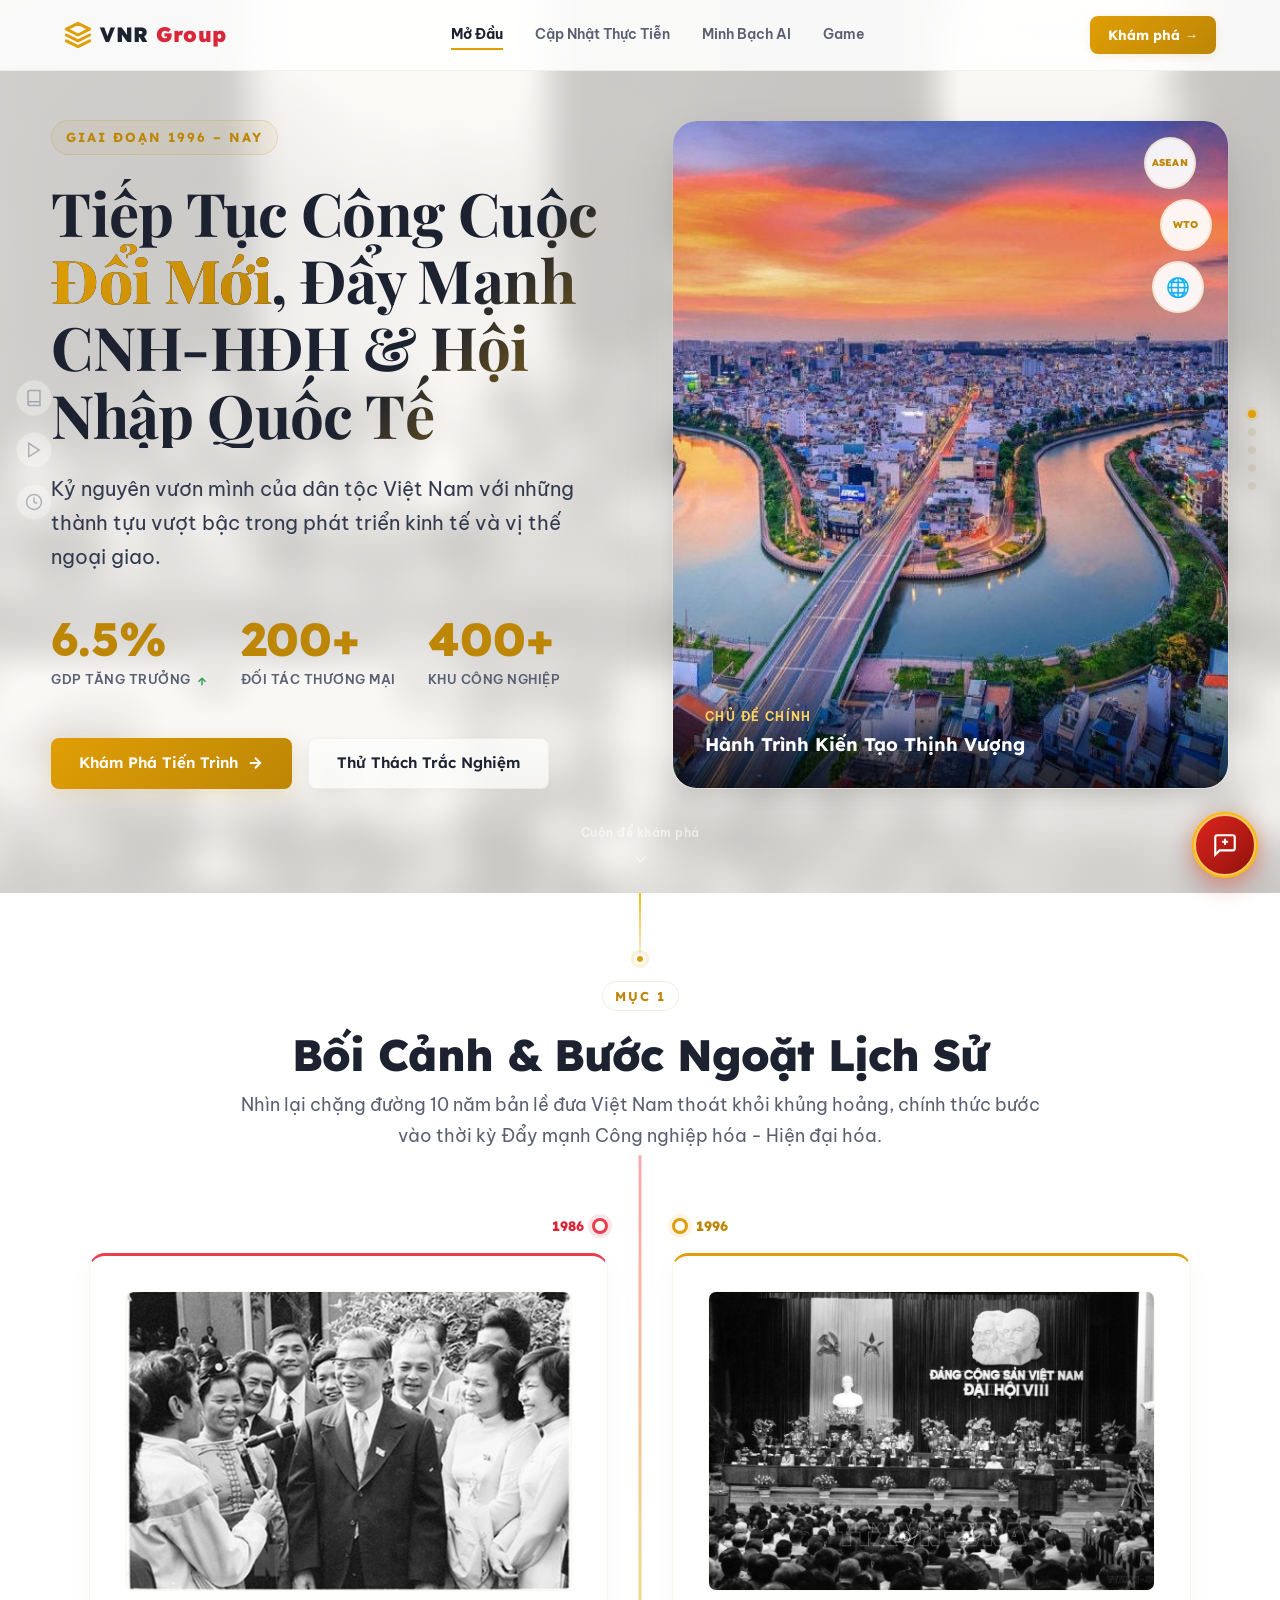
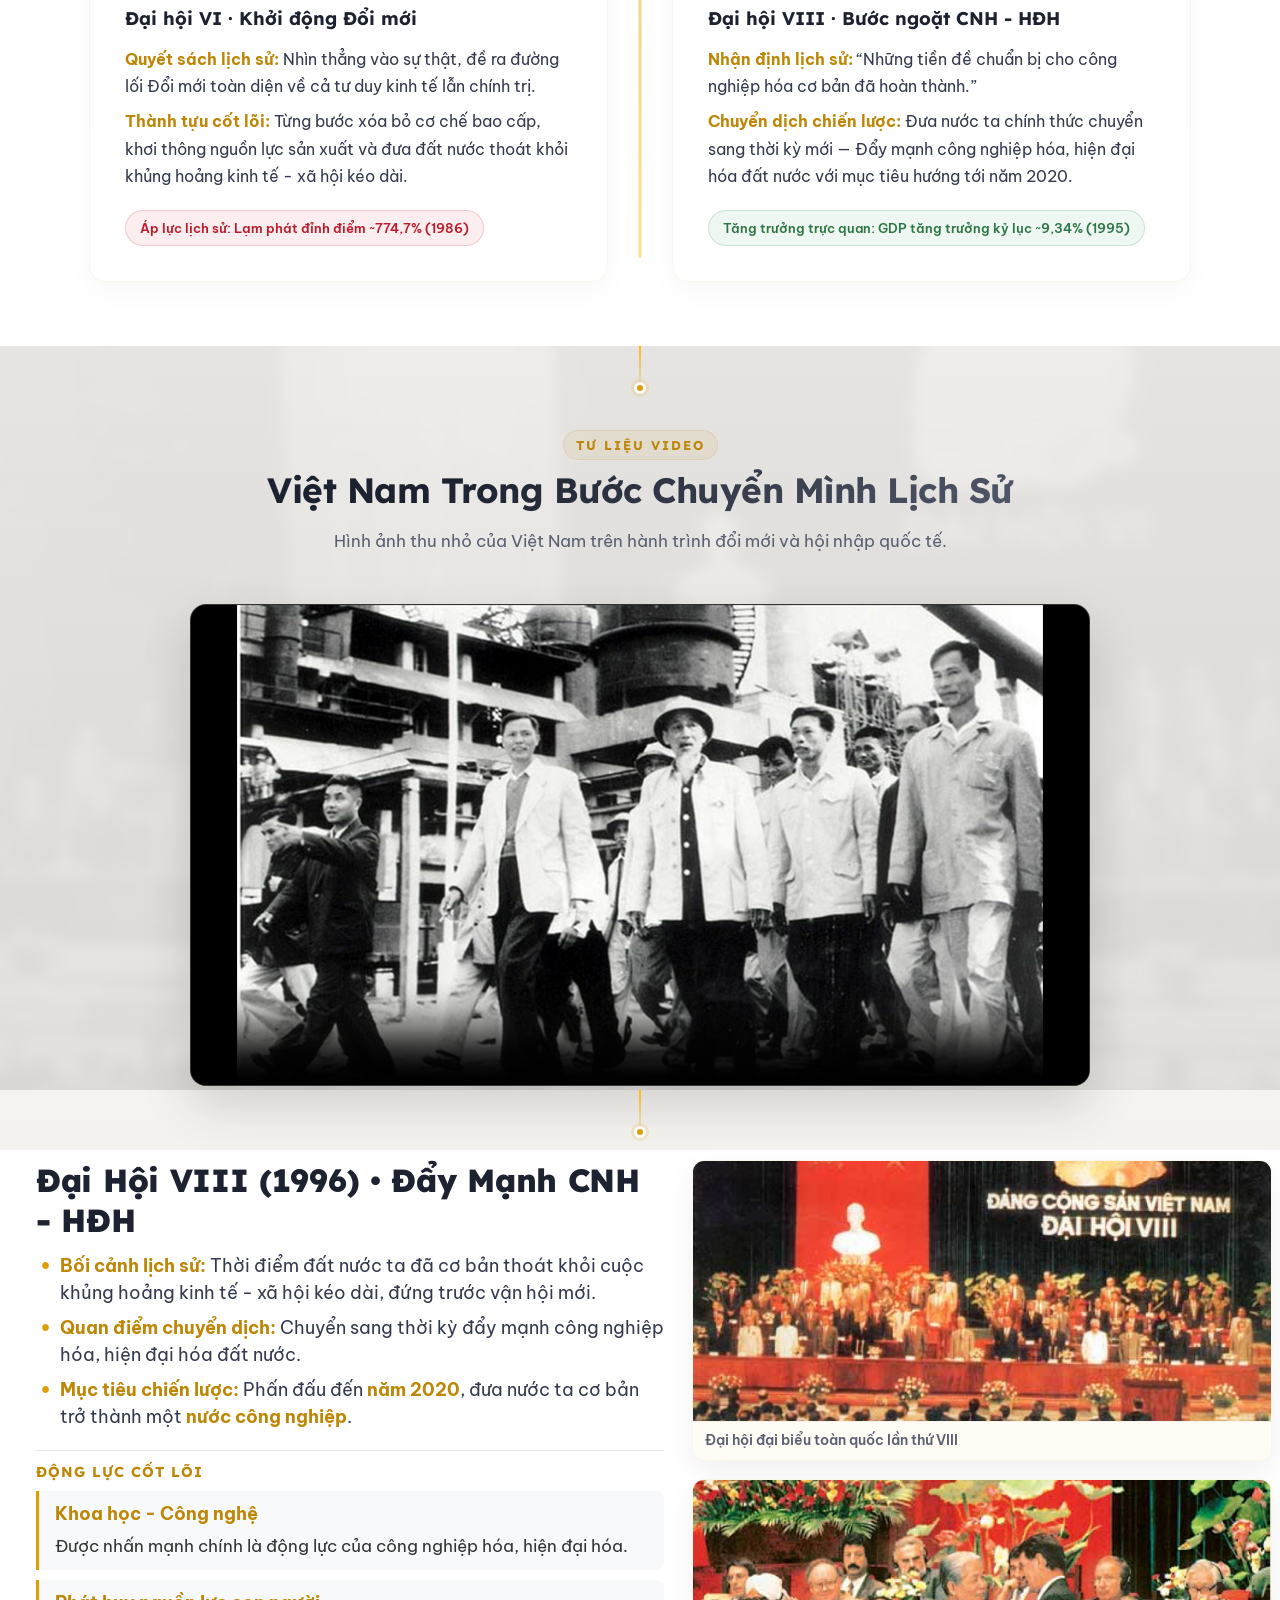
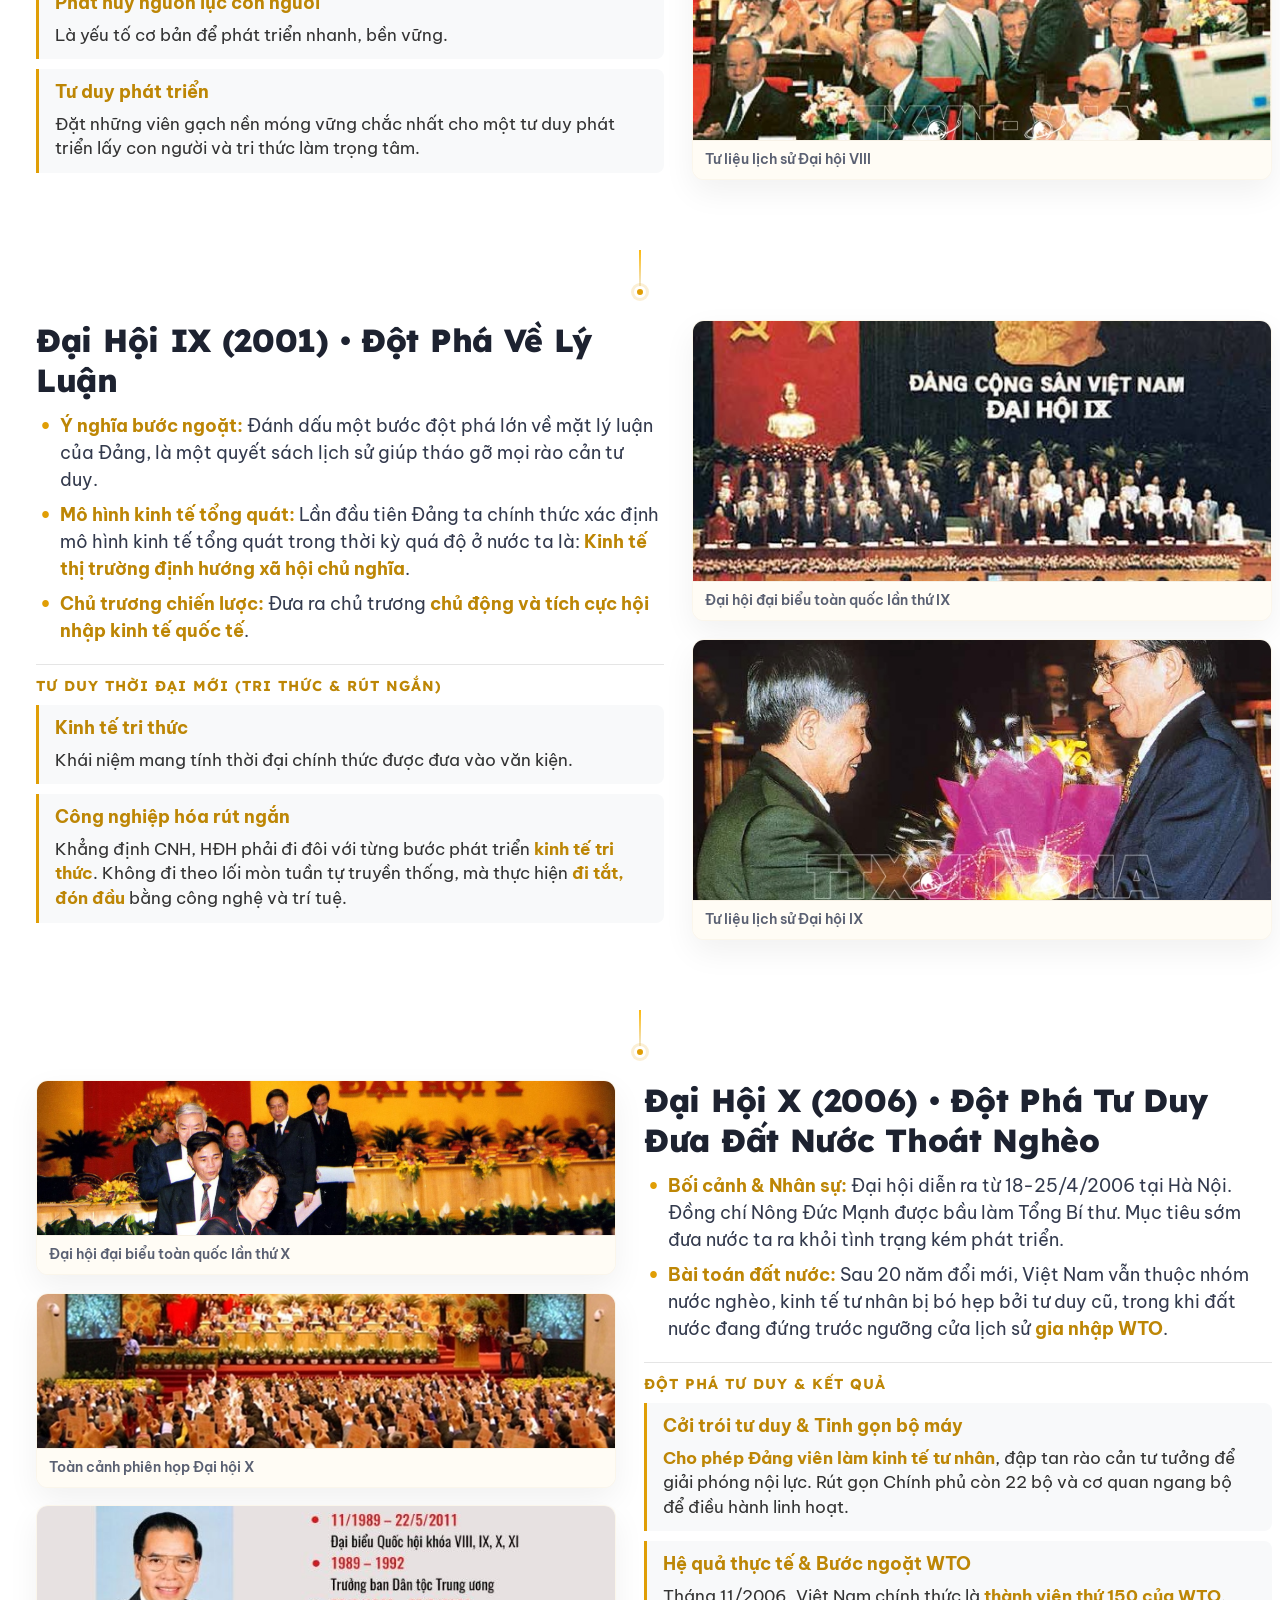
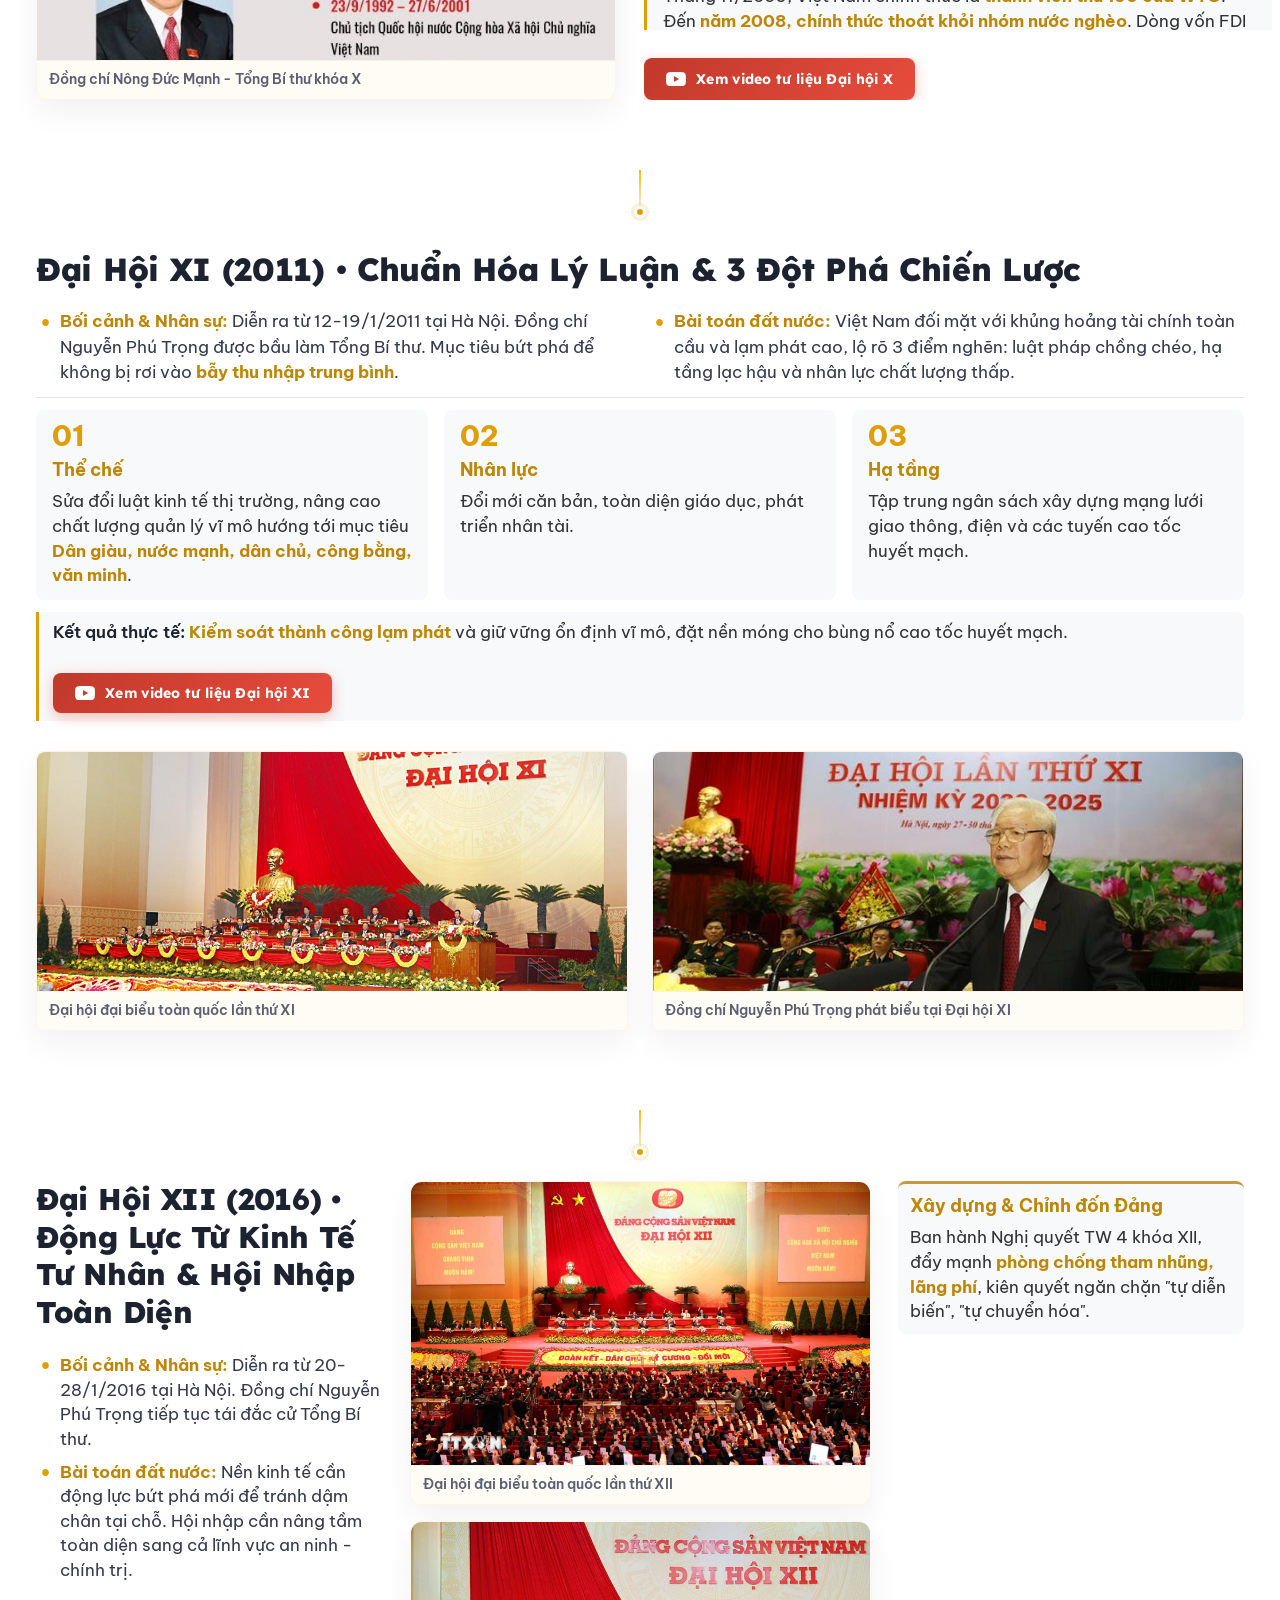
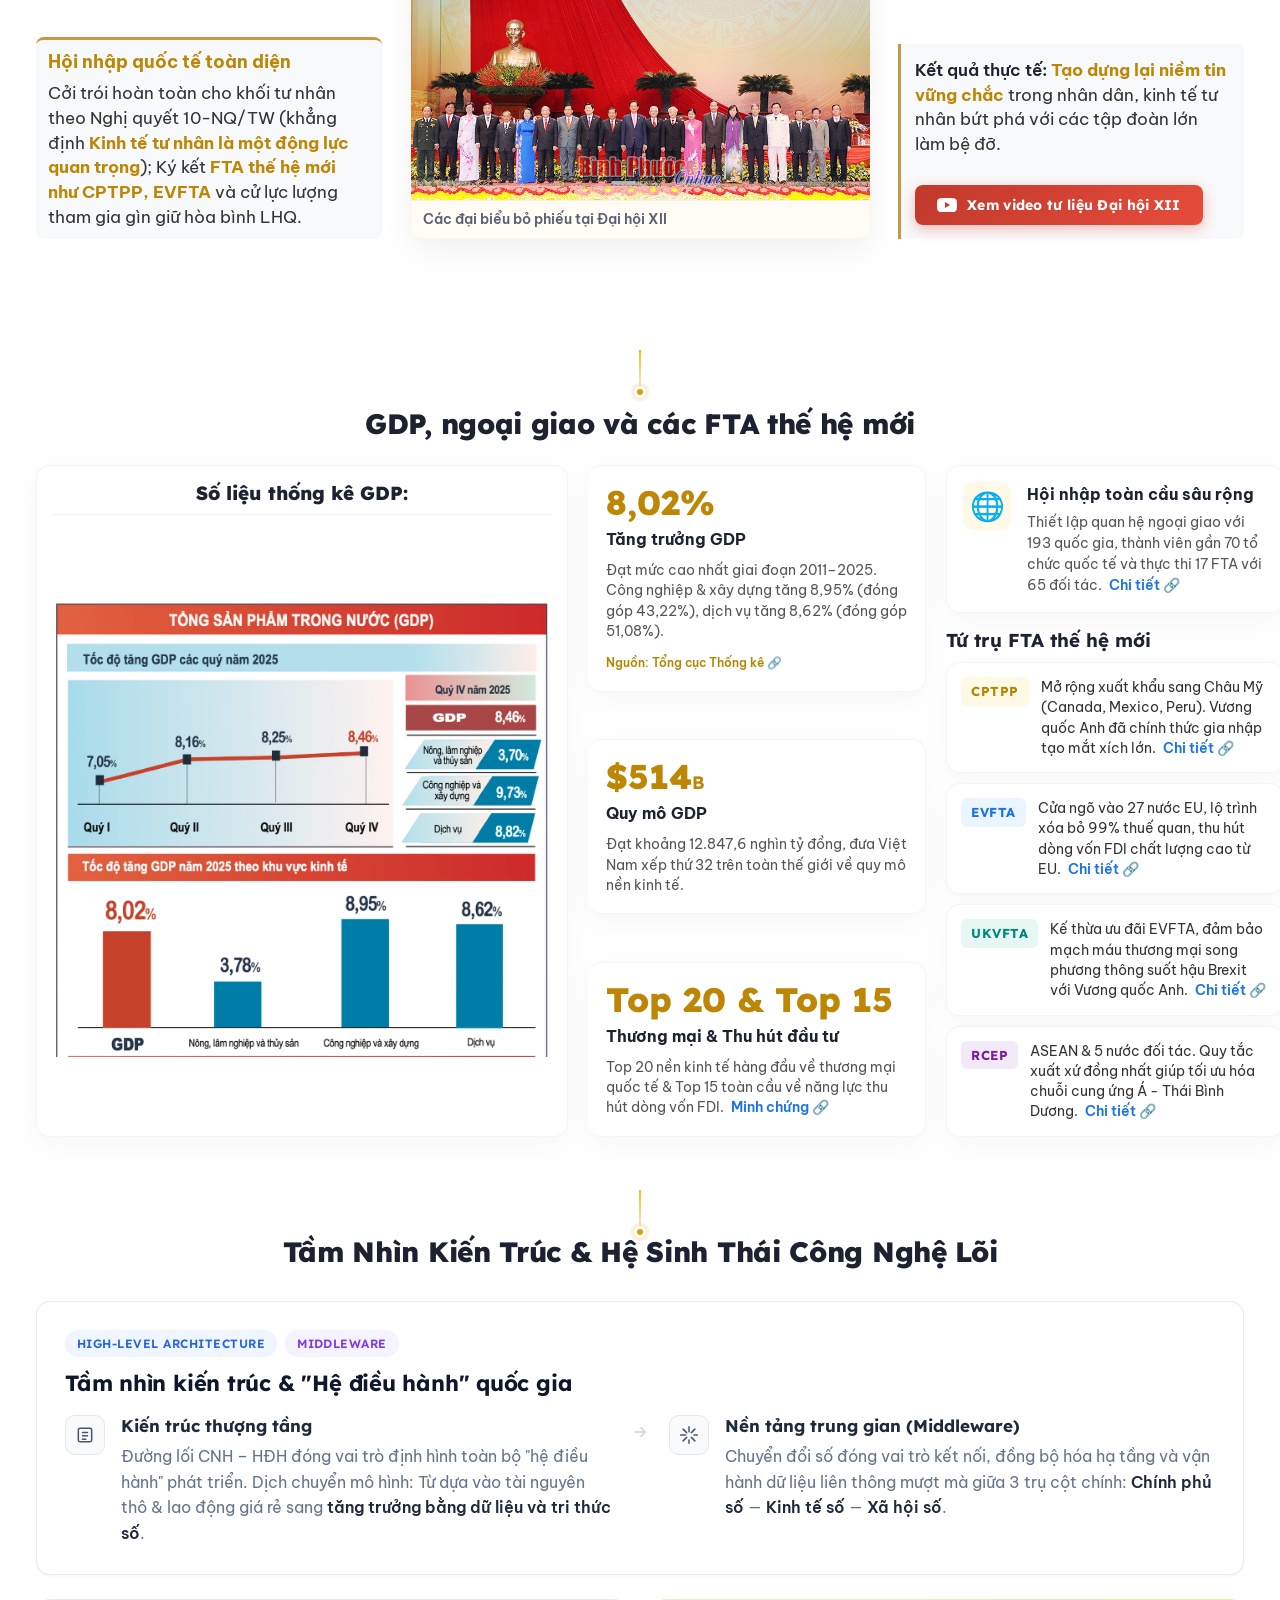
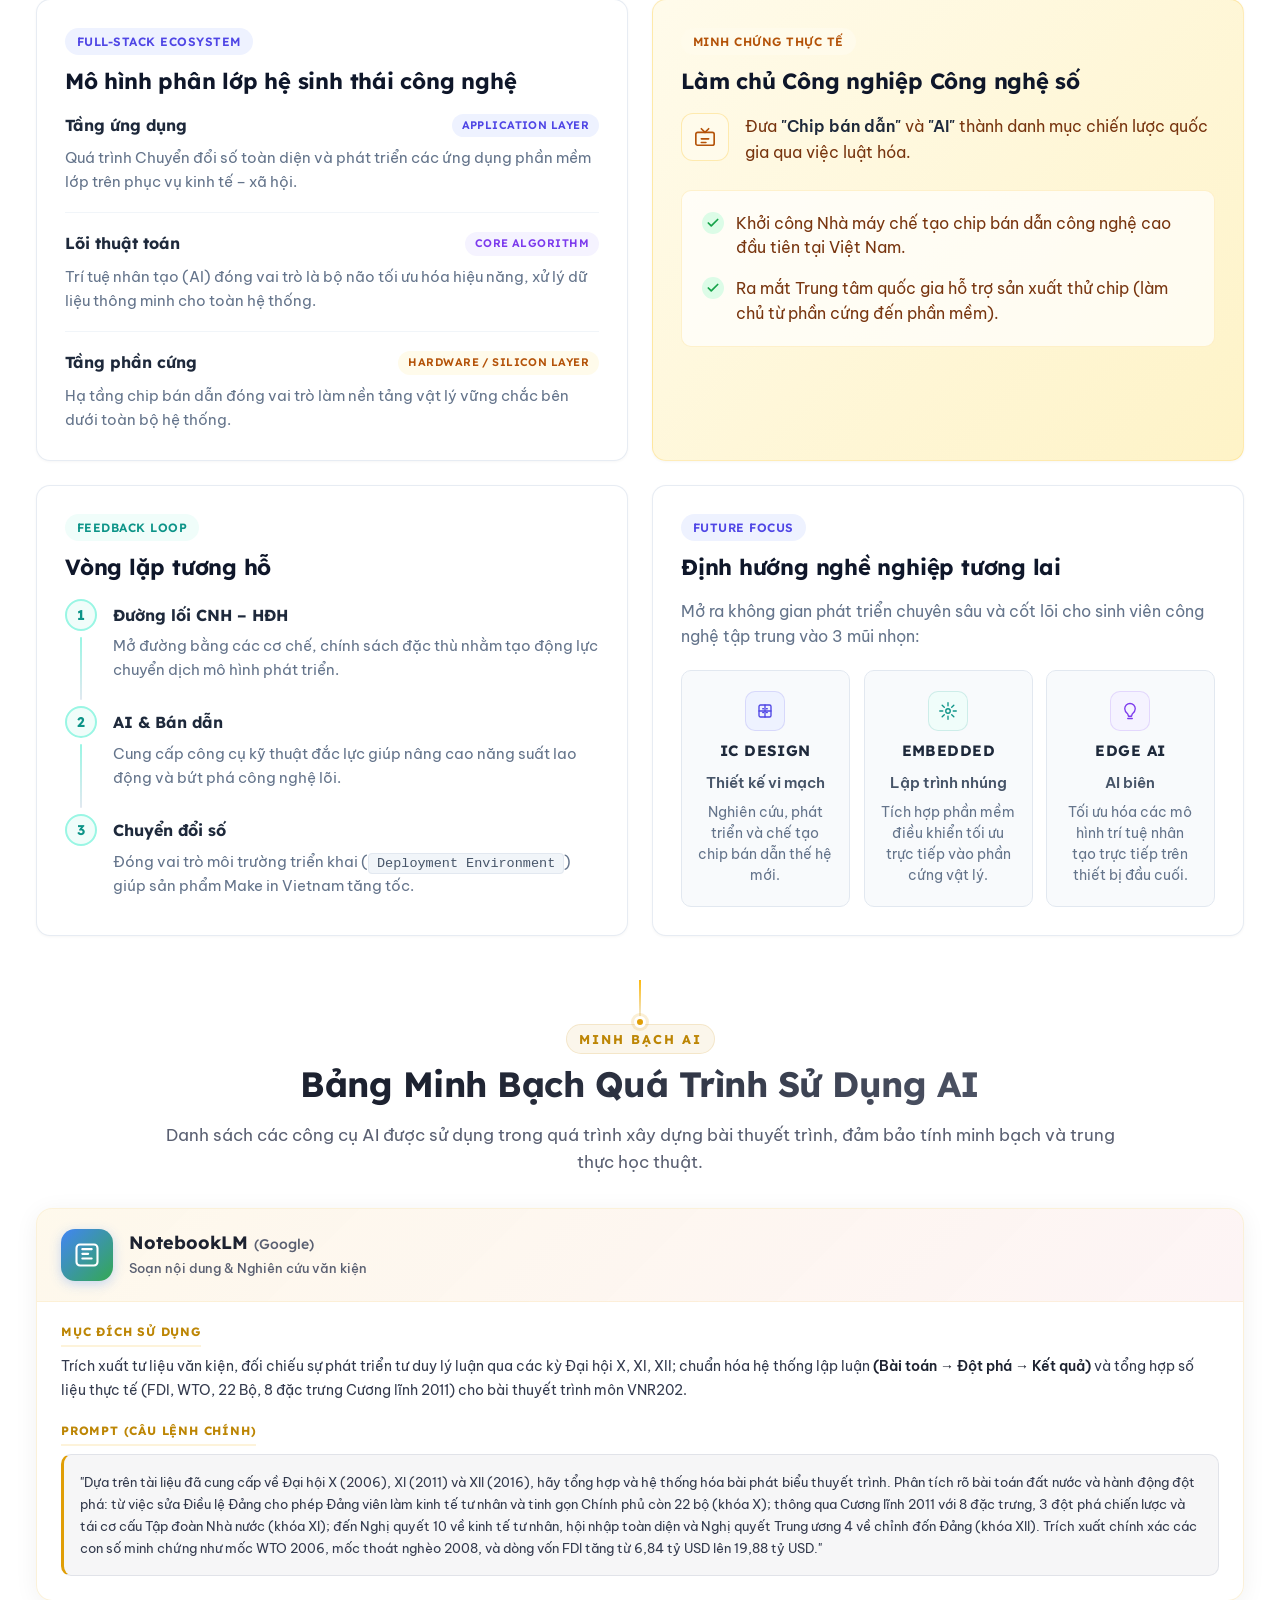
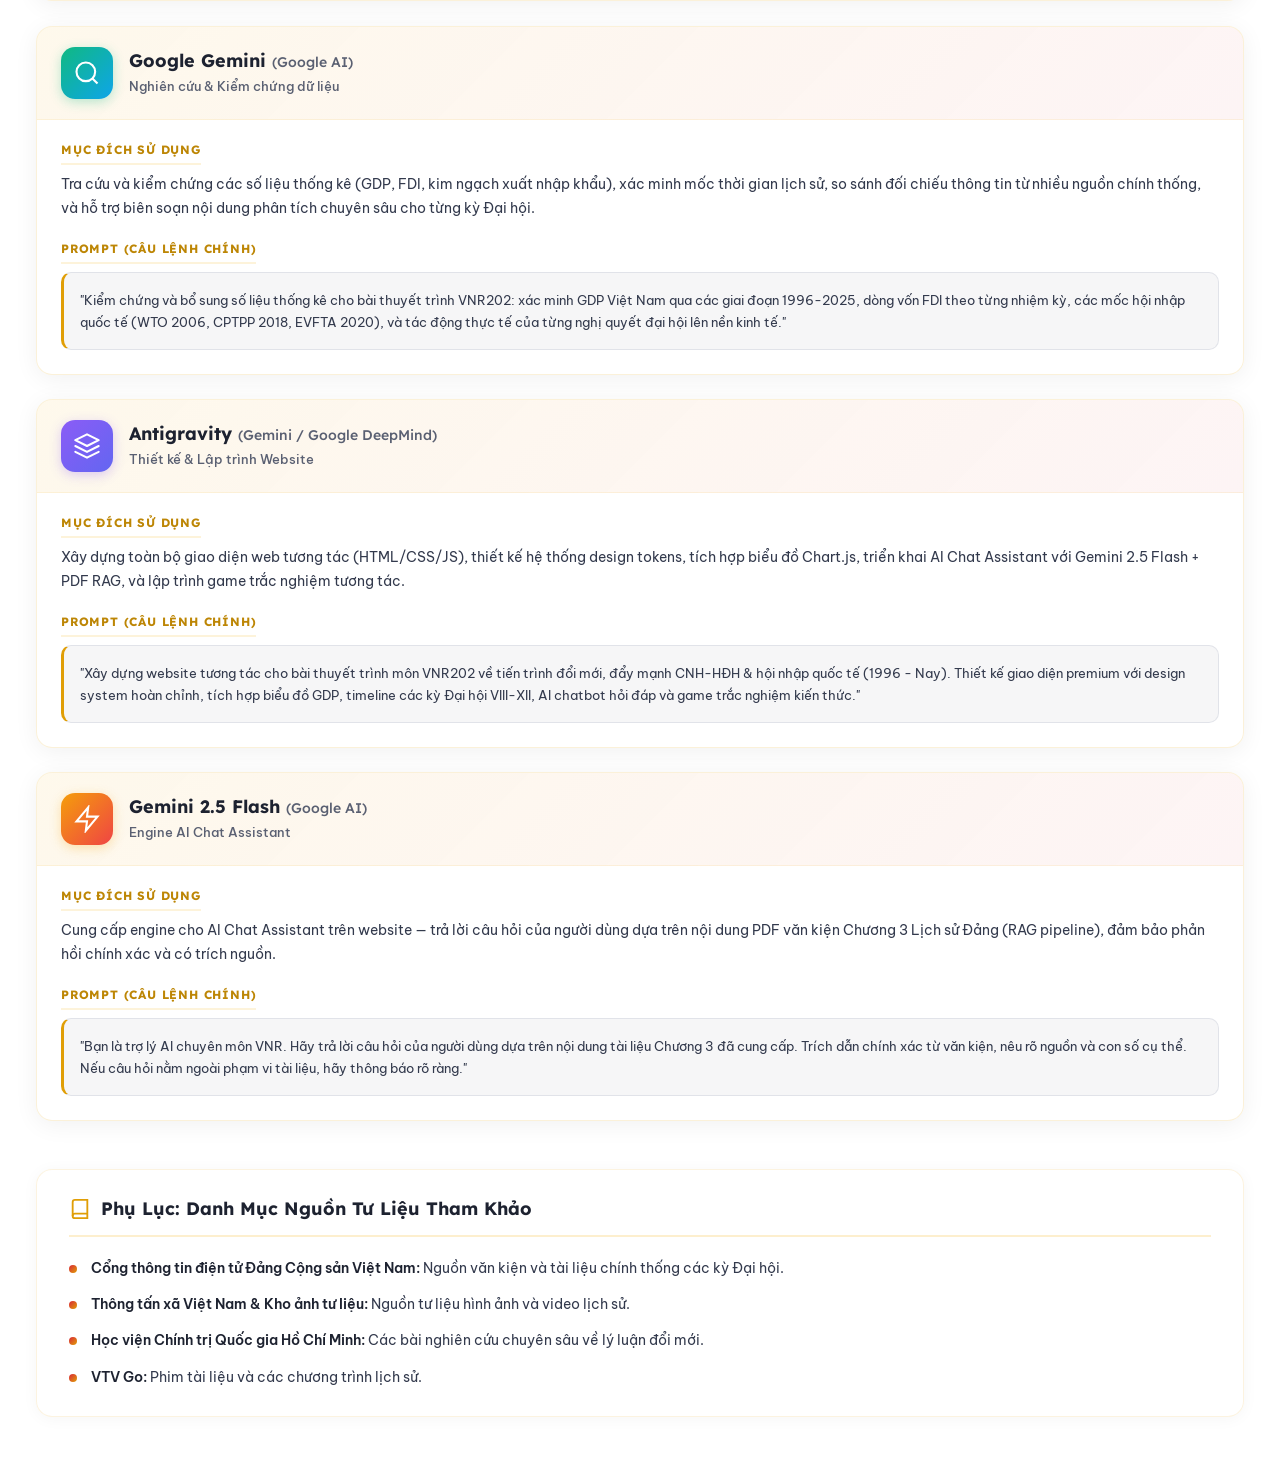
==== commit c1797764: "add ai usage" ====
--- a/index.html
+++ b/index.html
@@ -29,7 +29,7 @@
             <nav class="nav-menu" id="navMenu">
                 <a href="#home" class="nav-link active" data-sec="home">Mở Đầu</a>
                 <a href="#capnhat" class="nav-link" data-sec="capnhat">Cập Nhật Thực Tiễn</a>
-                <a href="#quiz" class="nav-link" data-sec="quiz">Trắc Nghiệm</a>
+                <a href="#ai-usage" class="nav-link" data-sec="ai-usage">Minh Bạch AI</a>
                 <a href="game.html" class="nav-link">Game</a>
             </nav>
             <a href="#capnhat" class="btn nav-btn-cta">Khám phá &rarr;</a>
@@ -796,58 +796,143 @@
 
 
 
-
-        <!-- Quiz Section: Trắc nghiệm tương tác -->
-        <section id="quiz" class="section quiz-section">
-            <div class="container">
-                <div class="section-header">
-                    <span class="section-tag">Hoạt Động Tương Tác</span>
-                    <h2 class="section-title">Thử Thách Trắc Nghiệm VNR</h2>
-                    <p class="section-desc">Cùng trả lời một số câu hỏi trắc nghiệm nhanh để ôn lại kiến thức cốt lõi về chặng đường đổi mới, CNH-HĐH của Việt Nam.</p>
-                </div>
-
-                <div class="quiz-wrapper glass-card">
-                    <!-- Quiz Start Screen -->
-                    <div id="quiz-start" class="quiz-screen active">
-                        <div class="quiz-icon">🏆</div>
-                        <h3>Kiểm Tra Kiến Thức</h3>
-                        <p>Trò chơi gồm 5 câu hỏi nhanh về các cột mốc lịch sử VNR từ năm 1996 đến nay. Bạn đã sẵn sàng tham gia?</p>
-                        <button id="startQuizBtn" class="btn btn-primary">Bắt Đầu Thử Thách</button>
-                    </div>
-
-                    <!-- Quiz Play Screen -->
-                    <div id="quiz-play" class="quiz-screen">
-                        <div class="quiz-progress-bar">
-                            <div class="quiz-progress-fill" id="quizProgressFill"></div>
-                        </div>
-                        <div class="quiz-meta">
-                            <span class="question-number" id="questionNumText">Câu hỏi 1/5</span>
-                            <span class="quiz-score-indicator" id="currentScoreIndicator">Điểm: 0</span>
-                        </div>
-                        <div class="question-box">
-                            <h4 id="questionText">Nội dung câu hỏi ở đây?</h4>
-                        </div>
-                        <div class="options-container" id="optionsContainer">
-                            <!-- Options injected dynamically -->
-                        </div>
-                        <div class="explanation-box" id="explanationBox">
-                            <div class="explanation-title" id="explanationTitle">Chính xác!</div>
-                            <p class="explanation-text" id="explanationText">Giải thích câu trả lời ở đây.</p>
-                        </div>
-                        <button id="nextQuestionBtn" class="btn btn-primary next-btn" disabled>Câu Tiếp Theo</button>
-                    </div>
-
-                    <!-- Quiz End Screen -->
-                    <div id="quiz-end" class="quiz-screen">
-                        <div class="result-badge" id="resultBadge">🎉</div>
-                        <h3>Kết Quả Thử Thách</h3>
-                        <p class="result-message" id="resultMessage">Chúc mừng bạn đã hoàn thành bài trắc nghiệm!</p>
-                        <div class="final-score-box">
-                            <span class="final-score-label">Điểm số của bạn</span>
-                            <span class="final-score-value" id="finalScoreVal">4 / 5</span>
-                        </div>
-                        <button id="restartQuizBtn" class="btn btn-secondary">Chơi Lại</button>
-                    </div>
+        <!-- ============================================ -->
+        <!-- AI USAGE TRACKER & PHỤ LỤC                  -->
+        <!-- ============================================ -->
+        <section id="ai-usage" class="section congress-section">
+            <div class="flow-connector flow-connector--short" aria-hidden="true">
+                <div class="flow-line"></div>
+                <div class="flow-node"></div>
+            </div>
+            <div class="slide-container">
+                <div class="section-header" style="margin-bottom: 32px;">
+                    <span class="section-tag">Minh Bạch AI</span>
+                    <h2 class="section-title">Bảng Minh Bạch Quá Trình Sử Dụng AI</h2>
+                    <p class="section-desc">Danh sách các công cụ AI được sử dụng trong quá trình xây dựng bài thuyết trình, đảm bảo tính minh bạch và trung thực học thuật.</p>
+                </div>
+
+                <div class="ai-tracker-wrapper reveal-group">
+                    <!-- Card 1: NotebookLM -->
+                    <div class="ai-tracker-card reveal-item">
+                        <div class="ai-tracker-header">
+                            <div class="ai-tracker-avatar">
+                                <svg viewBox="0 0 24 24" width="28" height="28" fill="none" stroke="currentColor" stroke-width="1.8"><rect x="3" y="3" width="18" height="18" rx="3"/><path d="M8 7h8M8 11h5M8 15h8" stroke-linecap="round"/></svg>
+                            </div>
+                            <div class="ai-tracker-meta">
+                                <h3 class="ai-tracker-tool">NotebookLM <span class="ai-tracker-provider">(Google)</span></h3>
+                                <span class="ai-tracker-member">Soạn nội dung &amp; Nghiên cứu văn kiện</span>
+                            </div>
+                        </div>
+                        <div class="ai-tracker-body">
+                            <div class="ai-tracker-field">
+                                <span class="ai-tracker-label">Mục đích sử dụng</span>
+                                <p>Trích xuất tư liệu văn kiện, đối chiếu sự phát triển tư duy lý luận qua các kỳ Đại hội X, XI, XII; chuẩn hóa hệ thống lập luận <strong>(Bài toán → Đột phá → Kết quả)</strong> và tổng hợp số liệu thực tế (FDI, WTO, 22 Bộ, 8 đặc trưng Cương lĩnh 2011) cho bài thuyết trình môn VNR202.</p>
+                            </div>
+                            <div class="ai-tracker-field">
+                                <span class="ai-tracker-label">Prompt (Câu lệnh chính)</span>
+                                <div class="ai-tracker-prompt">
+                                    <code>"Dựa trên tài liệu đã cung cấp về Đại hội X (2006), XI (2011) và XII (2016), hãy tổng hợp và hệ thống hóa bài phát biểu thuyết trình. Phân tích rõ bài toán đất nước và hành động đột phá: từ việc sửa Điều lệ Đảng cho phép Đảng viên làm kinh tế tư nhân và tinh gọn Chính phủ còn 22 bộ (khóa X); thông qua Cương lĩnh 2011 với 8 đặc trưng, 3 đột phá chiến lược và tái cơ cấu Tập đoàn Nhà nước (khóa XI); đến Nghị quyết 10 về kinh tế tư nhân, hội nhập toàn diện và Nghị quyết Trung ương 4 về chỉnh đốn Đảng (khóa XII). Trích xuất chính xác các con số minh chứng như mốc WTO 2006, mốc thoát nghèo 2008, và dòng vốn FDI tăng từ 6,84 tỷ USD lên 19,88 tỷ USD."</code>
+                                </div>
+                            </div>
+                        </div>
+                    </div>
+
+                    <!-- Card 2: Google Gemini (Research) -->
+                    <div class="ai-tracker-card reveal-item">
+                        <div class="ai-tracker-header">
+                            <div class="ai-tracker-avatar ai-tracker-avatar--search">
+                                <svg viewBox="0 0 24 24" width="28" height="28" fill="none" stroke="currentColor" stroke-width="1.8"><circle cx="11" cy="11" r="8"/><line x1="21" y1="21" x2="16.65" y2="16.65"/></svg>
+                            </div>
+                            <div class="ai-tracker-meta">
+                                <h3 class="ai-tracker-tool">Google Gemini <span class="ai-tracker-provider">(Google AI)</span></h3>
+                                <span class="ai-tracker-member">Nghiên cứu &amp; Kiểm chứng dữ liệu</span>
+                            </div>
+                        </div>
+                        <div class="ai-tracker-body">
+                            <div class="ai-tracker-field">
+                                <span class="ai-tracker-label">Mục đích sử dụng</span>
+                                <p>Tra cứu và kiểm chứng các số liệu thống kê (GDP, FDI, kim ngạch xuất nhập khẩu), xác minh mốc thời gian lịch sử, so sánh đối chiếu thông tin từ nhiều nguồn chính thống, và hỗ trợ biên soạn nội dung phân tích chuyên sâu cho từng kỳ Đại hội.</p>
+                            </div>
+                            <div class="ai-tracker-field">
+                                <span class="ai-tracker-label">Prompt (Câu lệnh chính)</span>
+                                <div class="ai-tracker-prompt">
+                                    <code>"Kiểm chứng và bổ sung số liệu thống kê cho bài thuyết trình VNR202: xác minh GDP Việt Nam qua các giai đoạn 1996-2025, dòng vốn FDI theo từng nhiệm kỳ, các mốc hội nhập quốc tế (WTO 2006, CPTPP 2018, EVFTA 2020), và tác động thực tế của từng nghị quyết đại hội lên nền kinh tế."</code>
+                                </div>
+                            </div>
+                        </div>
+                    </div>
+
+                    <!-- Card 3: Antigravity -->
+                    <div class="ai-tracker-card reveal-item">
+                        <div class="ai-tracker-header">
+                            <div class="ai-tracker-avatar ai-tracker-avatar--gemini">
+                                <svg viewBox="0 0 24 24" width="28" height="28" fill="none" stroke="currentColor" stroke-width="1.8"><path d="M12 2L2 7l10 5 10-5-10-5zM2 17l10 5 10-5M2 12l10 5 10-5" stroke-linecap="round" stroke-linejoin="round"/></svg>
+                            </div>
+                            <div class="ai-tracker-meta">
+                                <h3 class="ai-tracker-tool">Antigravity <span class="ai-tracker-provider">(Gemini / Google DeepMind)</span></h3>
+                                <span class="ai-tracker-member">Thiết kế &amp; Lập trình Website</span>
+                            </div>
+                        </div>
+                        <div class="ai-tracker-body">
+                            <div class="ai-tracker-field">
+                                <span class="ai-tracker-label">Mục đích sử dụng</span>
+                                <p>Xây dựng toàn bộ giao diện web tương tác (HTML/CSS/JS), thiết kế hệ thống design tokens, tích hợp biểu đồ Chart.js, triển khai AI Chat Assistant với Gemini 2.5 Flash + PDF RAG, và lập trình game trắc nghiệm tương tác.</p>
+                            </div>
+                            <div class="ai-tracker-field">
+                                <span class="ai-tracker-label">Prompt (Câu lệnh chính)</span>
+                                <div class="ai-tracker-prompt">
+                                    <code>"Xây dựng website tương tác cho bài thuyết trình môn VNR202 về tiến trình đổi mới, đẩy mạnh CNH-HĐH &amp; hội nhập quốc tế (1996 - Nay). Thiết kế giao diện premium với design system hoàn chỉnh, tích hợp biểu đồ GDP, timeline các kỳ Đại hội VIII-XII, AI chatbot hỏi đáp và game trắc nghiệm kiến thức."</code>
+                                </div>
+                            </div>
+                        </div>
+                    </div>
+
+                    <!-- Card 4: Gemini 2.5 Flash -->
+                    <div class="ai-tracker-card reveal-item">
+                        <div class="ai-tracker-header">
+                            <div class="ai-tracker-avatar ai-tracker-avatar--flash">
+                                <svg viewBox="0 0 24 24" width="28" height="28" fill="none" stroke="currentColor" stroke-width="1.8"><polygon points="13 2 3 14 12 14 11 22 21 10 12 10 13 2"/></svg>
+                            </div>
+                            <div class="ai-tracker-meta">
+                                <h3 class="ai-tracker-tool">Gemini 2.5 Flash <span class="ai-tracker-provider">(Google AI)</span></h3>
+                                <span class="ai-tracker-member">Engine AI Chat Assistant</span>
+                            </div>
+                        </div>
+                        <div class="ai-tracker-body">
+                            <div class="ai-tracker-field">
+                                <span class="ai-tracker-label">Mục đích sử dụng</span>
+                                <p>Cung cấp engine cho AI Chat Assistant trên website — trả lời câu hỏi của người dùng dựa trên nội dung PDF văn kiện Chương 3 Lịch sử Đảng (RAG pipeline), đảm bảo phản hồi chính xác và có trích nguồn.</p>
+                            </div>
+                            <div class="ai-tracker-field">
+                                <span class="ai-tracker-label">Prompt (Câu lệnh chính)</span>
+                                <div class="ai-tracker-prompt">
+                                    <code>"Bạn là trợ lý AI chuyên môn VNR. Hãy trả lời câu hỏi của người dùng dựa trên nội dung tài liệu Chương 3 đã cung cấp. Trích dẫn chính xác từ văn kiện, nêu rõ nguồn và con số cụ thể. Nếu câu hỏi nằm ngoài phạm vi tài liệu, hãy thông báo rõ ràng."</code>
+                                </div>
+                            </div>
+                        </div>
+                    </div>
+                </div>
+
+                <!-- PHỤ LỤC: NGUỒN TƯ LIỆU THAM KHẢO -->
+                <div class="references-section reveal-item" style="margin-top: 48px;">
+                    <h3 class="references-title">
+                        <svg viewBox="0 0 24 24" width="22" height="22" fill="none" stroke="currentColor" stroke-width="2"><path d="M4 19.5A2.5 2.5 0 016.5 17H20"/><path d="M6.5 2H20v20H6.5A2.5 2.5 0 014 19.5v-15A2.5 2.5 0 016.5 2z"/></svg>
+                        Phụ Lục: Danh Mục Nguồn Tư Liệu Tham Khảo
+                    </h3>
+                    <ul class="references-list">
+                        <li>
+                            <strong>Cổng thông tin điện tử Đảng Cộng sản Việt Nam:</strong> Nguồn văn kiện và tài liệu chính thống các kỳ Đại hội.
+                        </li>
+                        <li>
+                            <strong>Thông tấn xã Việt Nam &amp; Kho ảnh tư liệu:</strong> Nguồn tư liệu hình ảnh và video lịch sử.
+                        </li>
+                        <li>
+                            <strong>Học viện Chính trị Quốc gia Hồ Chí Minh:</strong> Các bài nghiên cứu chuyên sâu về lý luận đổi mới.
+                        </li>
+                        <li>
+                            <strong>VTV Go:</strong> Phim tài liệu và các chương trình lịch sử.
+                        </li>
+                    </ul>
                 </div>
             </div>
         </section>
--- a/style.css
+++ b/style.css
@@ -1,3 +1,59 @@
+/* 
+========================================================================
+   SCROLL REVEAL ANIMATIONS
+========================================================================
+*/
+.reveal-item {
+    opacity: 0;
+    transform: translateY(40px);
+    filter: blur(6px);
+    transition: opacity 0.7s cubic-bezier(0.22, 1, 0.36, 1),
+                transform 0.7s cubic-bezier(0.22, 1, 0.36, 1),
+                filter 0.7s cubic-bezier(0.22, 1, 0.36, 1);
+    will-change: opacity, transform, filter;
+}
+
+.reveal-item.is-visible {
+    opacity: 1;
+    transform: translateY(0);
+    filter: blur(0);
+}
+
+/* Staggered delay for children inside a reveal-group */
+.reveal-group .reveal-item:nth-child(1) { transition-delay: 0s; }
+.reveal-group .reveal-item:nth-child(2) { transition-delay: 0.12s; }
+.reveal-group .reveal-item:nth-child(3) { transition-delay: 0.24s; }
+.reveal-group .reveal-item:nth-child(4) { transition-delay: 0.36s; }
+.reveal-group .reveal-item:nth-child(5) { transition-delay: 0.48s; }
+
+/* Section-level reveal (for whole sections / headers) */
+.reveal-section {
+    opacity: 0;
+    transform: translateY(30px);
+    filter: blur(4px);
+    transition: opacity 0.8s cubic-bezier(0.22, 1, 0.36, 1),
+                transform 0.8s cubic-bezier(0.22, 1, 0.36, 1),
+                filter 0.8s cubic-bezier(0.22, 1, 0.36, 1);
+    will-change: opacity, transform, filter;
+}
+
+.reveal-section.is-visible {
+    opacity: 1;
+    transform: translateY(0);
+    filter: blur(0);
+}
+
+/* Disable animations for users who prefer reduced motion */
+@media (prefers-reduced-motion: reduce) {
+    .reveal-item,
+    .reveal-section {
+        opacity: 1;
+        transform: none;
+        filter: none;
+        transition: none;
+    }
+}
+
 /* 
 ========================================================================
    DESIGN SYSTEM & CUSTOM VARIABLES (LIGHT GENTLE YELLOW THEME)
@@ -390,7 +446,7 @@
 
 .section-header {
     text-align: center;
-    max-width: 700px;
+    max-width: 950px;
     margin: 0 auto var(--space-2xl) auto;
 }
 
@@ -1266,6 +1322,18 @@
     justify-content: center;
 }
 
+#daihoi-xi .slide-container {
+    min-height: 900px;
+    height: auto;
+    overflow: visible;
+}
+
+#daihoi-xii .slide-container {
+    min-height: 800px;
+    height: auto;
+    overflow: visible;
+}
+
 /* --- 1. Bố cục 2 cột: VIII, IX, X --- */
 .congress-row {
     display: grid;
@@ -1453,8 +1521,9 @@
     flex-direction: column;
     gap: 12px;
     width: 100%;
-    height: 580px;
-    justify-content: space-between;
+    min-height: 580px;
+    height: auto;
+    justify-content: flex-start;
     box-sizing: border-box;
     padding-bottom: 0;
 }
@@ -1516,8 +1585,9 @@
     background: #F8F9FA;
     padding: 12px 16px;
     border-radius: 8px;
-    height: 170px;
-    overflow: hidden;
+    min-height: 190px;
+    height: auto;
+    overflow: visible;
     box-sizing: border-box;
 }
 
@@ -1556,16 +1626,17 @@
 
 .breakthrough-footer-images {
     width: 100%;
-    height: 230px;
+    min-height: 280px;
+    height: auto;
     display: grid;
     grid-template-columns: 1fr 1fr;
     gap: 24px;
-    margin-top: 12px;
+    margin-top: 18px;
     flex-shrink: 0;
 }
 
 .breakthrough-footer-images .congress-photo {
-    height: 100%;
+    height: 280px;
     flex: none;
     min-height: 0;
     border-radius: 8px;
@@ -1582,10 +1653,11 @@
     gap: 28px;
     align-items: stretch;
     width: 100%;
-    height: 580px;
+    min-height: 580px;
+    height: auto;
     box-sizing: border-box;
     padding-bottom: 40px;
-    overflow: hidden;
+    overflow: visible;
 }
 
 .editorial-col {
@@ -1594,7 +1666,7 @@
     gap: 12px;
     height: 100%;
     min-height: 0;
-    overflow: hidden;
+    overflow: visible;
 }
 
 /* Override XII font sizes for larger, clearer text */
@@ -1623,9 +1695,8 @@
 }
 
 .editorial-col--center .congress-photo {
-    flex: none;
-    height: 250px;
-    min-height: 250px;
+    flex: 1 1 auto;
+    min-height: 220px;
     border-radius: 12px;
 }
 
@@ -2028,9 +2099,9 @@
 }
 .saas-badge {
     font-family: var(--font-heading, 'Inter', sans-serif);
-    font-size: 10.5px;
+    font-size: 12px;
     font-weight: 600;
-    padding: 3px 10px;
+    padding: 4px 12px;
     border-radius: 9999px;
     letter-spacing: 0.04em;
     text-transform: uppercase;
@@ -2039,8 +2110,8 @@
     white-space: nowrap;
 }
 .saas-badge--sm {
-    font-size: 9.5px;
-    padding: 2px 8px;
+    font-size: 11px;
+    padding: 3px 10px;
 }
 .saas-badge--blue {
     background: #eff6ff;
@@ -2066,7 +2137,7 @@
 /* ── Card Typography ── */
 .saas-card__title {
     font-family: var(--font-heading, 'Inter', sans-serif);
-    font-size: 20px;
+    font-size: 22px;
     font-weight: 700;
     color: #0f172a;
     margin: 0 0 16px;
@@ -2074,7 +2145,7 @@
     letter-spacing: -0.01em;
 }
 .saas-card__subtitle {
-    font-size: 14px;
+    font-size: 16px;
     color: #64748b;
     line-height: 1.6;
     margin: 0 0 20px;
@@ -2089,7 +2160,7 @@
 /* ── Code Tag ── */
 .saas-code-tag {
     font-family: 'JetBrains Mono', 'Fira Code', monospace;
-    font-size: 12px;
+    font-size: 13.5px;
     background: #f1f5f9;
     color: #475569;
     padding: 2px 8px;
@@ -2151,13 +2222,13 @@
 }
 .saas-vision-block__body h4 {
     font-family: var(--font-heading, 'Inter', sans-serif);
-    font-size: 15px;
-    font-weight: 600;
+    font-size: 17px;
+    font-weight: 700;
     color: #1e293b;
     margin: 0 0 8px;
 }
 .saas-vision-block__body p {
-    font-size: 13.5px;
+    font-size: 15.5px;
     line-height: 1.65;
     color: #64748b;
     margin: 0;
@@ -2201,12 +2272,12 @@
 }
 .saas-stack__label {
     font-family: var(--font-heading, 'Inter', sans-serif);
-    font-size: 14px;
-    font-weight: 600;
+    font-size: 16px;
+    font-weight: 700;
     color: #1e293b;
 }
 .saas-stack__desc {
-    font-size: 13px;
+    font-size: 15px;
     line-height: 1.6;
     color: #64748b;
     margin: 0;
@@ -2222,7 +2293,7 @@
     margin-bottom: 24px;
 }
 .saas-evidence-intro p {
-    font-size: 14px;
+    font-size: 16px;
     line-height: 1.65;
     color: #78350f;
     margin: 0;
@@ -2254,7 +2325,7 @@
     margin-top: 1px;
 }
 .saas-checklist__item p {
-    font-size: 13.5px;
+    font-size: 15.5px;
     line-height: 1.6;
     color: #78350f;
     margin: 0;
@@ -2292,7 +2363,7 @@
     border: 2px solid #99f6e4;
     color: #0d9488;
     font-family: var(--font-heading, 'Inter', sans-serif);
-    font-size: 13px;
+    font-size: 14px;
     font-weight: 700;
     flex-shrink: 0;
 }
@@ -2313,13 +2384,13 @@
 }
 .saas-timeline__content h5 {
     font-family: var(--font-heading, 'Inter', sans-serif);
-    font-size: 14px;
-    font-weight: 600;
+    font-size: 16px;
+    font-weight: 700;
     color: #1e293b;
     margin: 4px 0 6px;
 }
 .saas-timeline__content p {
-    font-size: 13px;
+    font-size: 15px;
     line-height: 1.6;
     color: #64748b;
     margin: 0;
@@ -2353,7 +2424,7 @@
 }
 .saas-career-card h5 {
     font-family: var(--font-heading, 'Inter', sans-serif);
-    font-size: 13px;
+    font-size: 15px;
     font-weight: 700;
     color: #1e293b;
     margin: 0;
@@ -2361,15 +2432,15 @@
     letter-spacing: 0.03em;
 }
 .saas-career-card__label {
-    font-size: 12.5px;
+    font-size: 14.5px;
     font-weight: 600;
     color: #475569;
     display: block;
 }
 .saas-career-card p {
-    font-size: 12px;
+    font-size: 14px;
     line-height: 1.5;
-    color: #94a3b8;
+    color: #64748b;
     margin: 0;
 }
 
@@ -2535,6 +2606,16 @@
 
 .video-section .section-header {
     margin-bottom: var(--space-2xl);
+}
+
+.video-section .section-title {
+    white-space: nowrap;
+}
+
+@media (max-width: 768px) {
+    .video-section .section-title {
+        white-space: normal;
+    }
 }
 
 .video-wrapper {
@@ -4052,4 +4133,253 @@
     display: flex;
     justify-content: flex-start;
     margin-top: 12px;
+}
+
+/* ========================================================================
+   AI USAGE TRACKER
+   ======================================================================== */
+.ai-tracker-wrapper {
+    display: flex;
+    flex-direction: column;
+    gap: 24px;
+}
+
+.ai-tracker-card {
+    background: var(--bg-card);
+    border: 1px solid hsla(42, 80%, 55%, 0.18);
+    border-radius: 16px;
+    padding: 0;
+    overflow: hidden;
+    box-shadow: 0 4px 24px rgba(0, 0, 0, 0.06);
+    transition: transform 0.25s ease, box-shadow 0.25s ease;
+}
+
+.ai-tracker-card:hover {
+    transform: translateY(-3px);
+    box-shadow: 0 8px 32px rgba(0, 0, 0, 0.1);
+}
+
+.ai-tracker-header {
+    display: flex;
+    align-items: center;
+    gap: 16px;
+    padding: 20px 24px;
+    background: linear-gradient(135deg, hsla(42, 90%, 50%, 0.08) 0%, hsla(354, 70%, 50%, 0.05) 100%);
+    border-bottom: 1px solid hsla(42, 80%, 55%, 0.12);
+}
+
+.ai-tracker-avatar {
+    width: 52px;
+    height: 52px;
+    border-radius: 14px;
+    background: linear-gradient(135deg, #4285f4, #34a853);
+    display: flex;
+    align-items: center;
+    justify-content: center;
+    flex-shrink: 0;
+    color: #fff;
+    box-shadow: 0 3px 12px rgba(66, 133, 244, 0.3);
+}
+
+.ai-tracker-avatar--gemini {
+    background: linear-gradient(135deg, #8b5cf6, #6366f1);
+    box-shadow: 0 3px 12px rgba(139, 92, 246, 0.3);
+}
+
+.ai-tracker-avatar--flash {
+    background: linear-gradient(135deg, #f59e0b, #ef4444);
+    box-shadow: 0 3px 12px rgba(245, 158, 11, 0.3);
+}
+
+.ai-tracker-avatar--search {
+    background: linear-gradient(135deg, #10b981, #0ea5e9);
+    box-shadow: 0 3px 12px rgba(16, 185, 129, 0.3);
+}
+
+.ai-tracker-meta {
+    display: flex;
+    flex-direction: column;
+    gap: 4px;
+}
+
+.ai-tracker-tool {
+    font-family: var(--font-heading);
+    font-size: 18px;
+    font-weight: 700;
+    color: var(--text-primary);
+    margin: 0;
+    line-height: 1.3;
+}
+
+.ai-tracker-provider {
+    font-weight: 500;
+    font-size: 14px;
+    color: var(--text-muted);
+}
+
+.ai-tracker-member {
+    font-size: 13px;
+    color: var(--text-muted);
+    font-weight: 500;
+}
+
+.ai-tracker-member strong {
+    color: var(--color-red-500);
+    font-weight: 700;
+}
+
+.ai-tracker-body {
+    padding: 20px 24px 24px;
+    display: flex;
+    flex-direction: column;
+    gap: 18px;
+}
+
+.ai-tracker-field {
+    display: flex;
+    flex-direction: column;
+    gap: 8px;
+}
+
+.ai-tracker-label {
+    font-family: var(--font-heading);
+    font-size: 12px;
+    font-weight: 700;
+    text-transform: uppercase;
+    letter-spacing: 0.8px;
+    color: var(--color-gold-600);
+    padding-bottom: 4px;
+    border-bottom: 2px solid hsla(42, 90%, 50%, 0.15);
+    display: inline-block;
+    width: fit-content;
+}
+
+.ai-tracker-field p {
+    font-size: 14px;
+    line-height: 1.7;
+    color: var(--text-secondary);
+    margin: 0;
+}
+
+.ai-tracker-prompt {
+    background: hsla(224, 25%, 15%, 0.04);
+    border: 1px solid hsla(224, 15%, 80%, 0.4);
+    border-radius: 10px;
+    padding: 16px;
+    border-left: 3px solid var(--color-gold-500);
+}
+
+.ai-tracker-prompt code {
+    font-family: 'Be Vietnam Pro', monospace;
+    font-size: 13px;
+    line-height: 1.7;
+    color: var(--text-secondary);
+    white-space: pre-wrap;
+    word-break: break-word;
+    display: block;
+}
+
+/* ========================================================================
+   REFERENCES / PHỤ LỤC
+   ======================================================================== */
+.references-section {
+    background: var(--bg-card);
+    border: 1px solid hsla(42, 80%, 55%, 0.15);
+    border-radius: 16px;
+    padding: 28px 32px;
+    box-shadow: 0 2px 16px rgba(0, 0, 0, 0.04);
+}
+
+.references-title {
+    font-family: var(--font-heading);
+    font-size: 18px;
+    font-weight: 700;
+    color: var(--text-primary);
+    margin: 0 0 20px;
+    display: flex;
+    align-items: center;
+    gap: 10px;
+    padding-bottom: 14px;
+    border-bottom: 2px solid hsla(42, 90%, 50%, 0.2);
+}
+
+.references-title svg {
+    color: var(--color-gold-500);
+    flex-shrink: 0;
+}
+
+.references-list {
+    list-style: none;
+    padding: 0;
+    margin: 0;
+    display: flex;
+    flex-direction: column;
+    gap: 14px;
+}
+
+.references-list li {
+    font-size: 14px;
+    line-height: 1.6;
+    color: var(--text-secondary);
+    padding-left: 22px;
+    position: relative;
+}
+
+.references-list li::before {
+    content: '';
+    position: absolute;
+    left: 0;
+    top: 8px;
+    width: 8px;
+    height: 8px;
+    border-radius: 50%;
+    background: linear-gradient(135deg, var(--color-red-500), var(--color-gold-500));
+}
+
+.references-list li strong {
+    color: var(--text-primary);
+    font-weight: 600;
+}
+
+/* Responsive for AI Tracker */
+@media (max-width: 768px) {
+    .ai-tracker-header {
+        padding: 16px 18px;
+        gap: 12px;
+    }
+
+    .ai-tracker-avatar {
+        width: 44px;
+        height: 44px;
+        border-radius: 12px;
+    }
+
+    .ai-tracker-avatar svg {
+        width: 22px;
+        height: 22px;
+    }
+
+    .ai-tracker-tool {
+        font-size: 15px;
+    }
+
+    .ai-tracker-body {
+        padding: 16px 18px 20px;
+    }
+
+    .ai-tracker-prompt {
+        padding: 12px;
+    }
+
+    .ai-tracker-prompt code {
+        font-size: 12px;
+    }
+
+    .references-section {
+        padding: 20px;
+    }
+
+    .references-title {
+        font-size: 16px;
+    }
 }
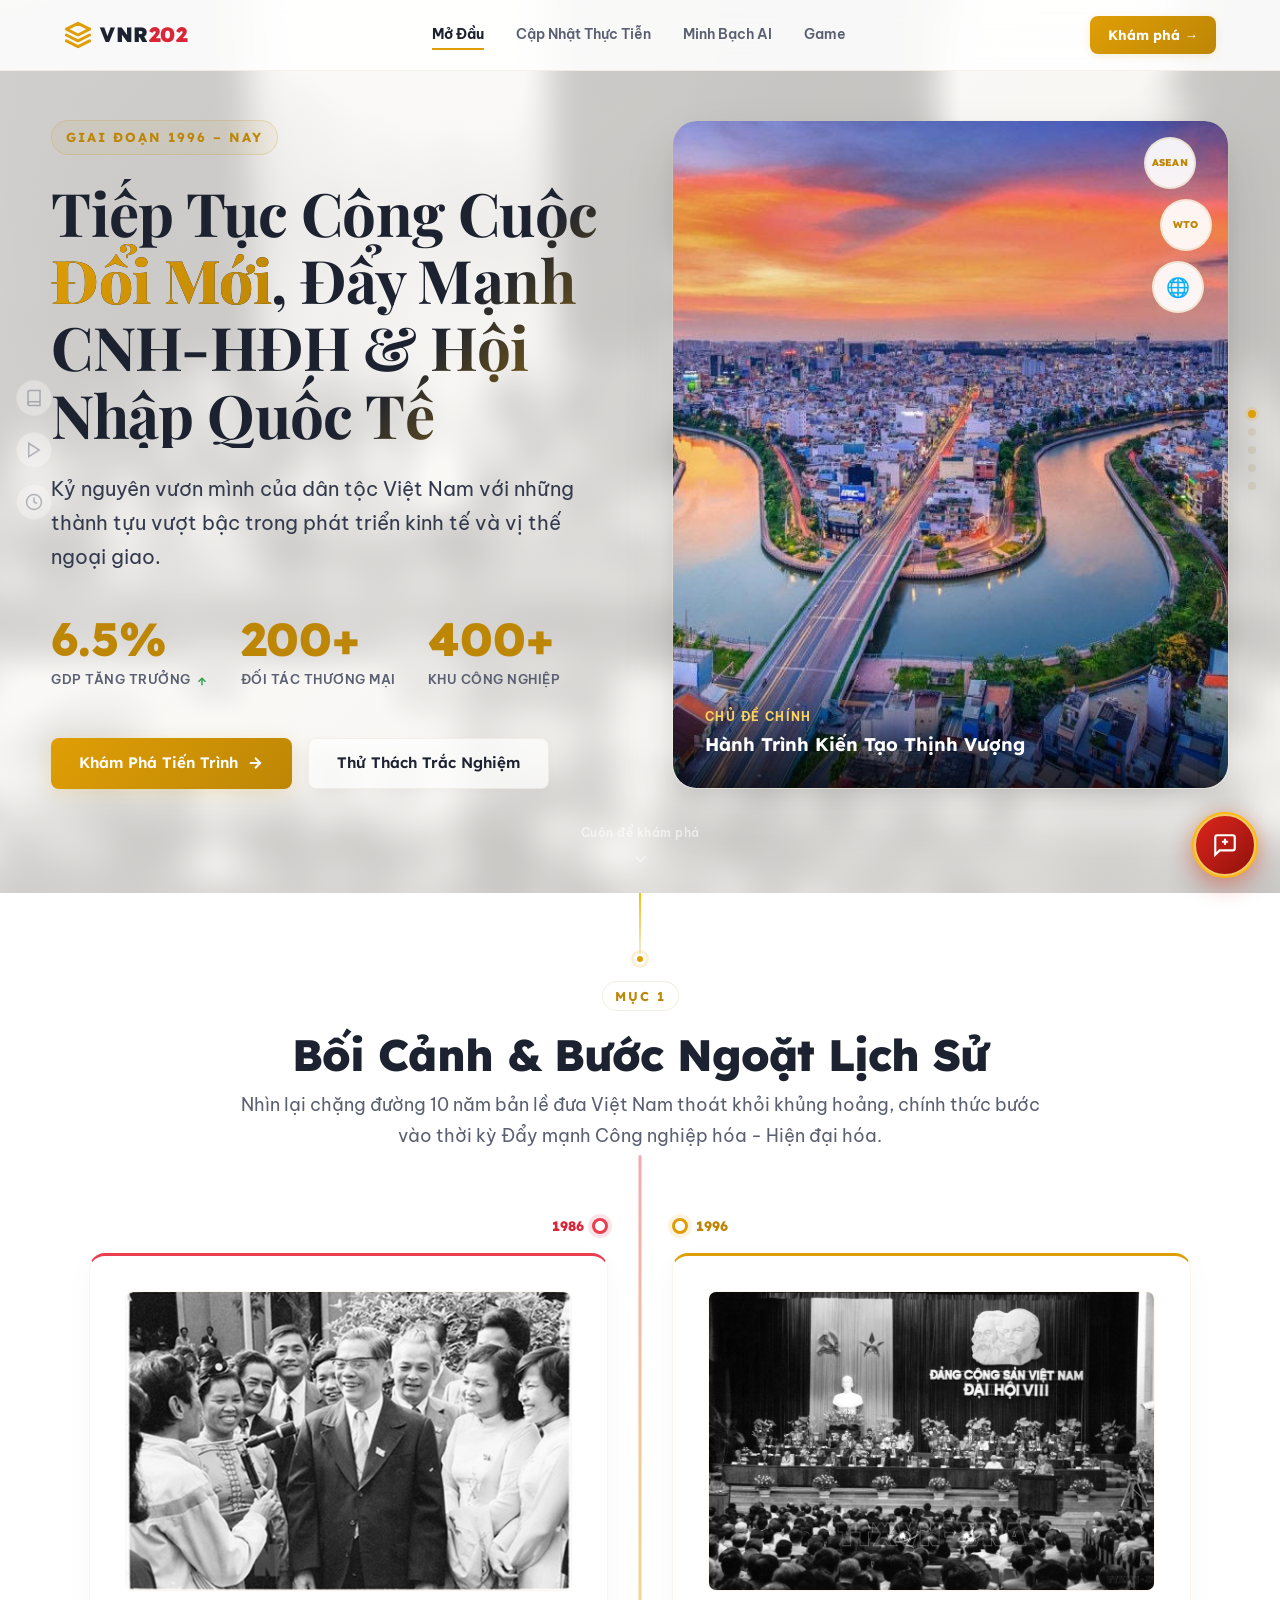
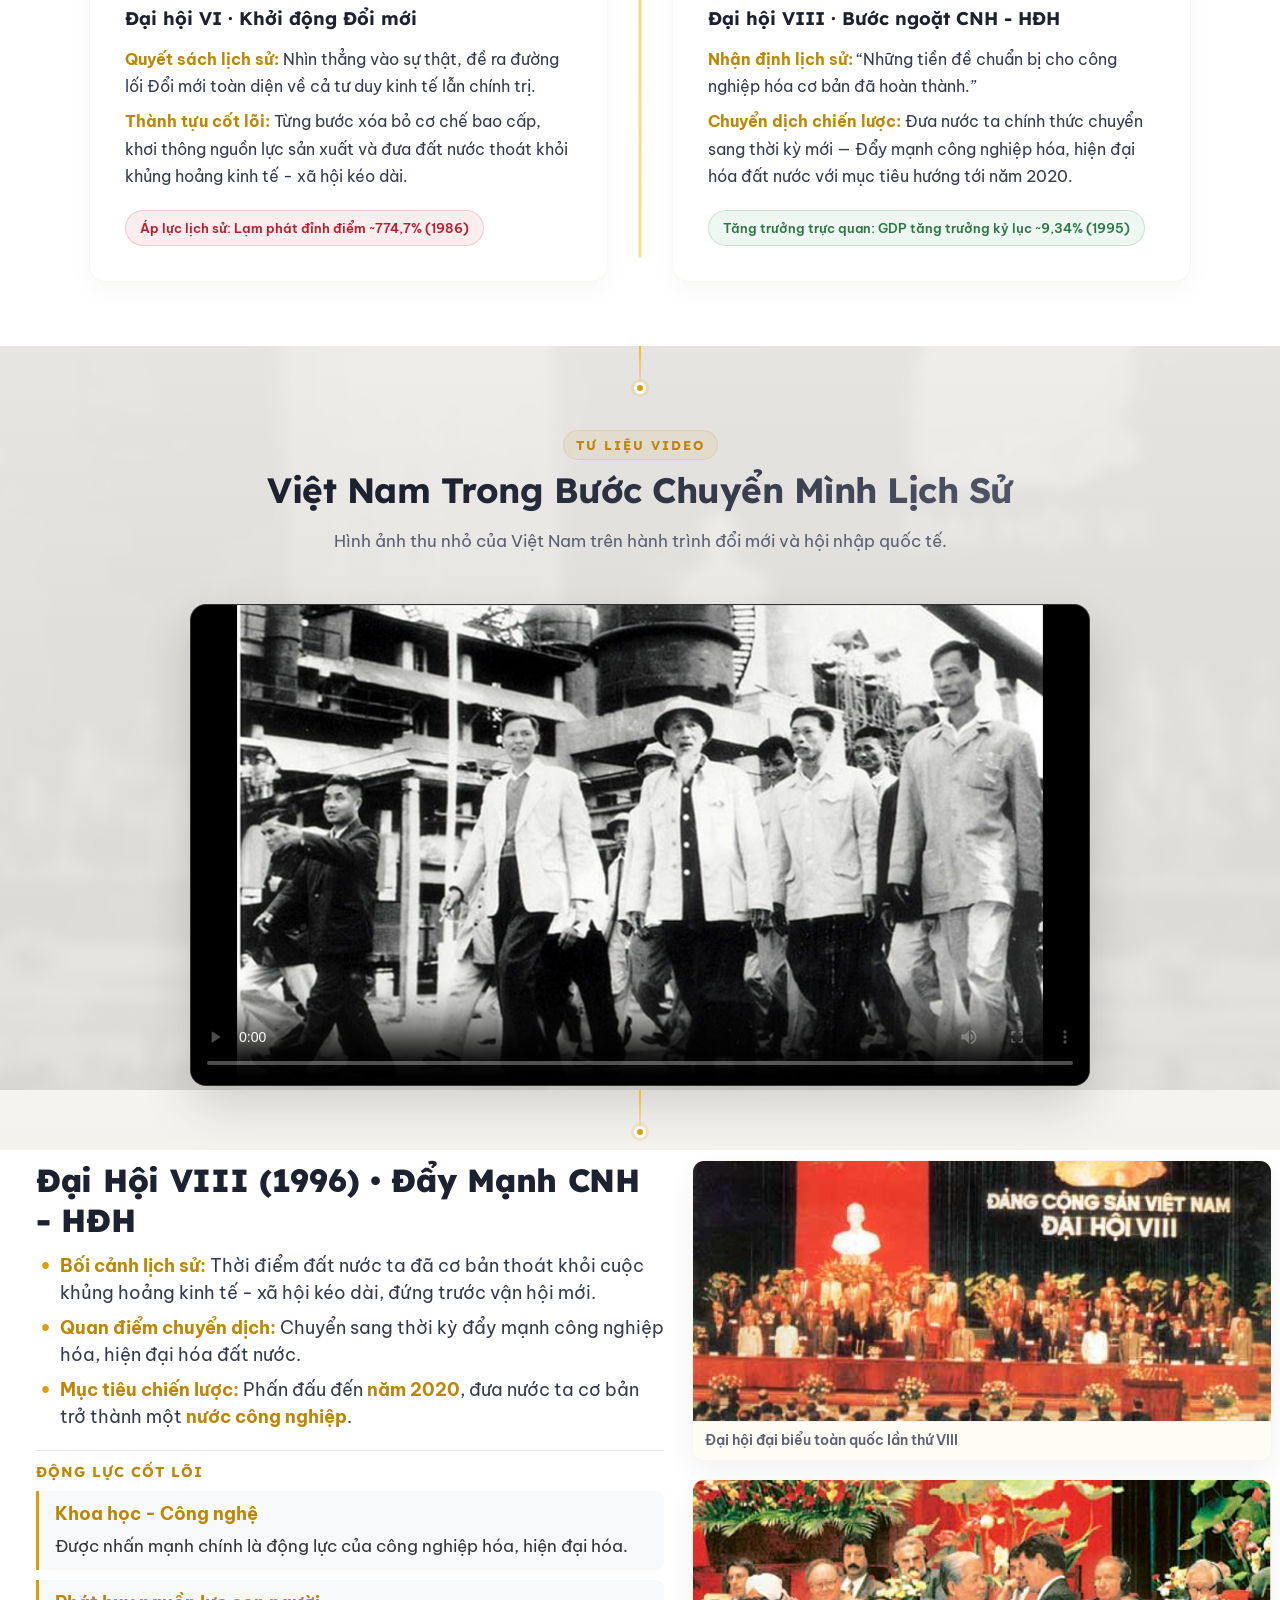
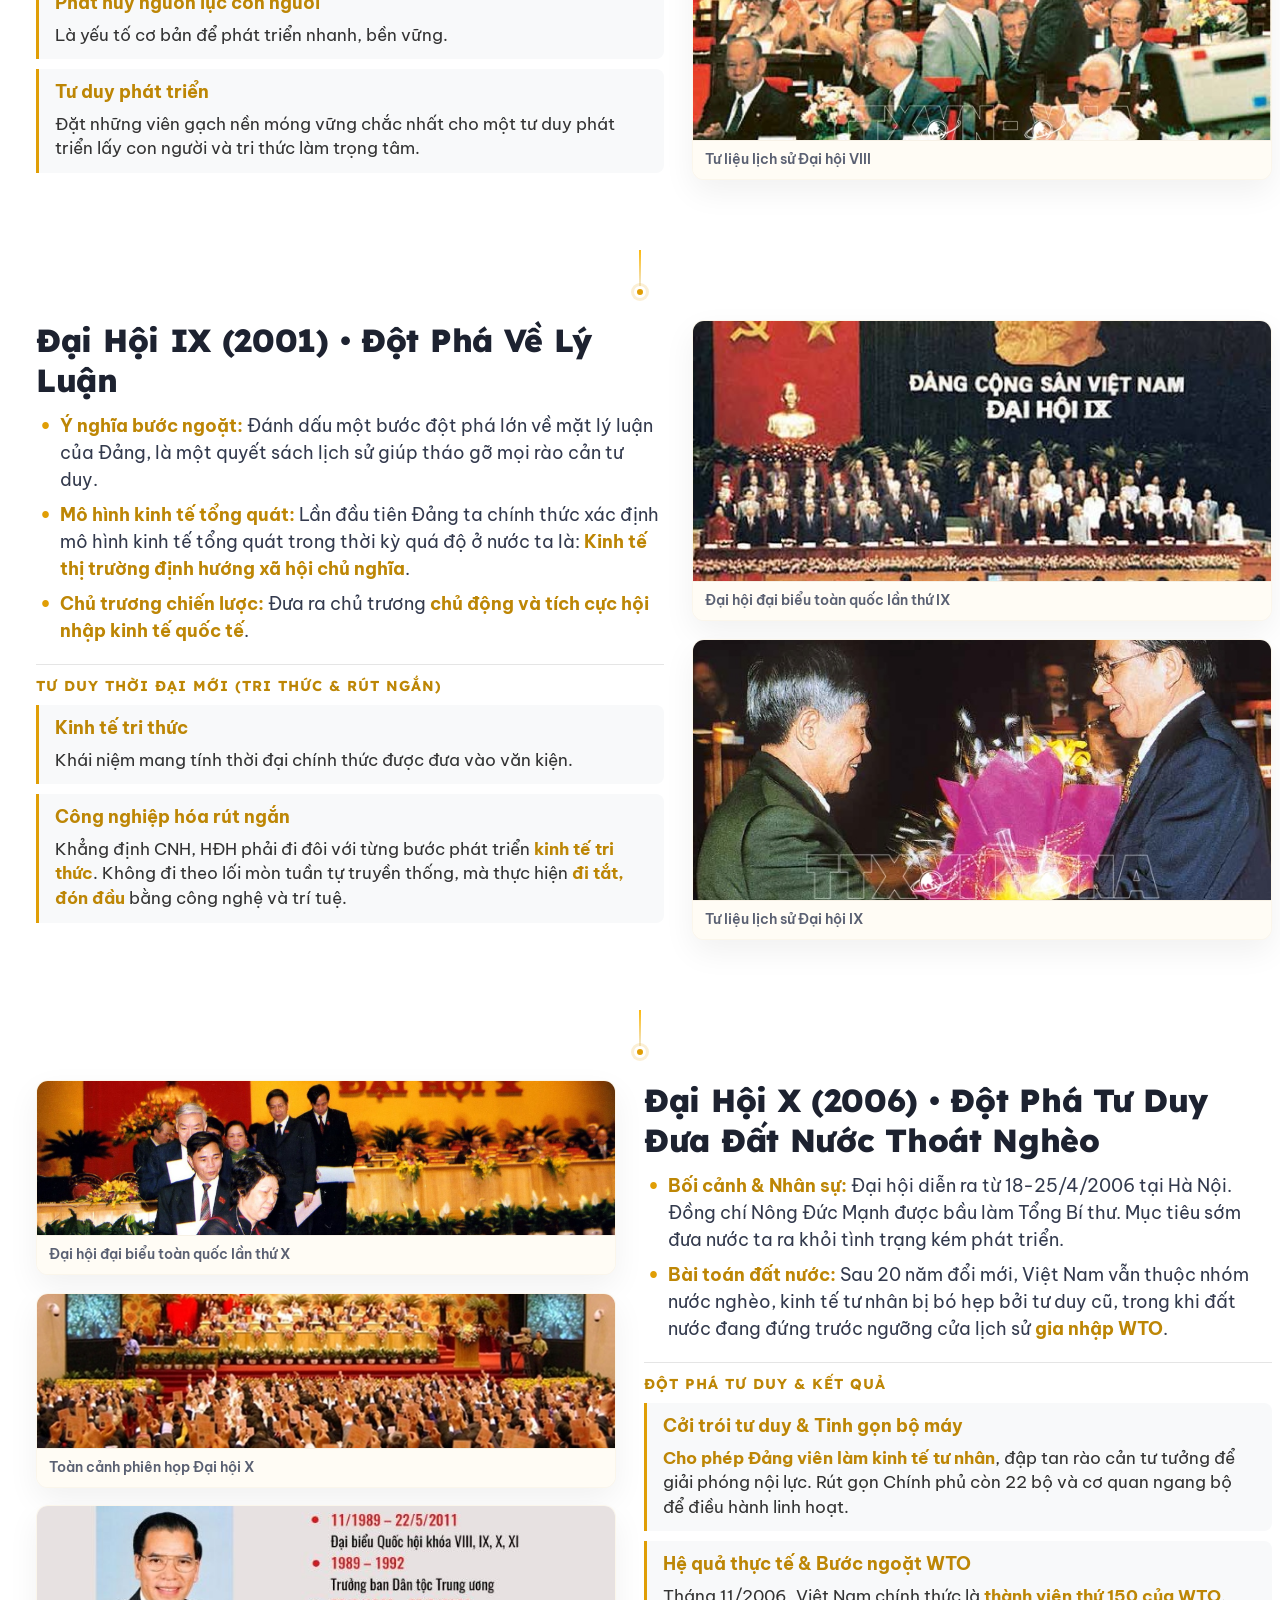
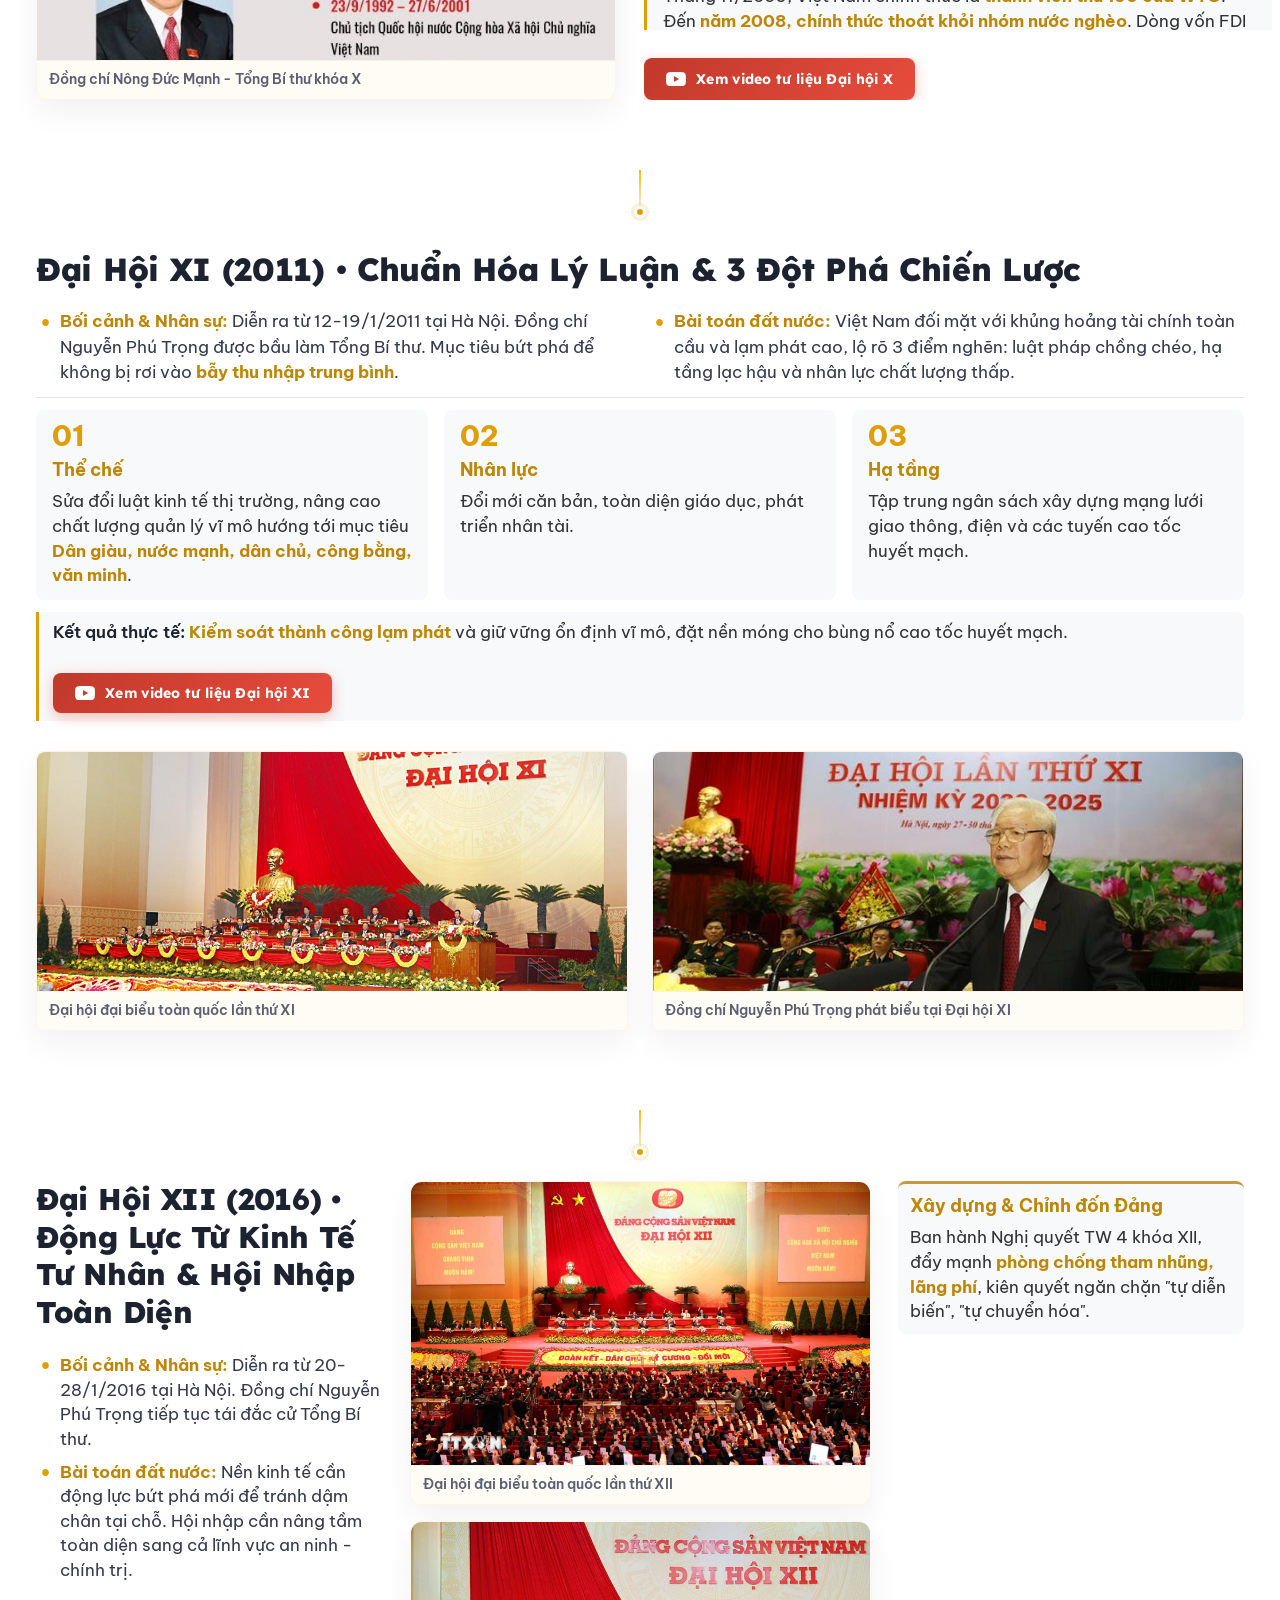
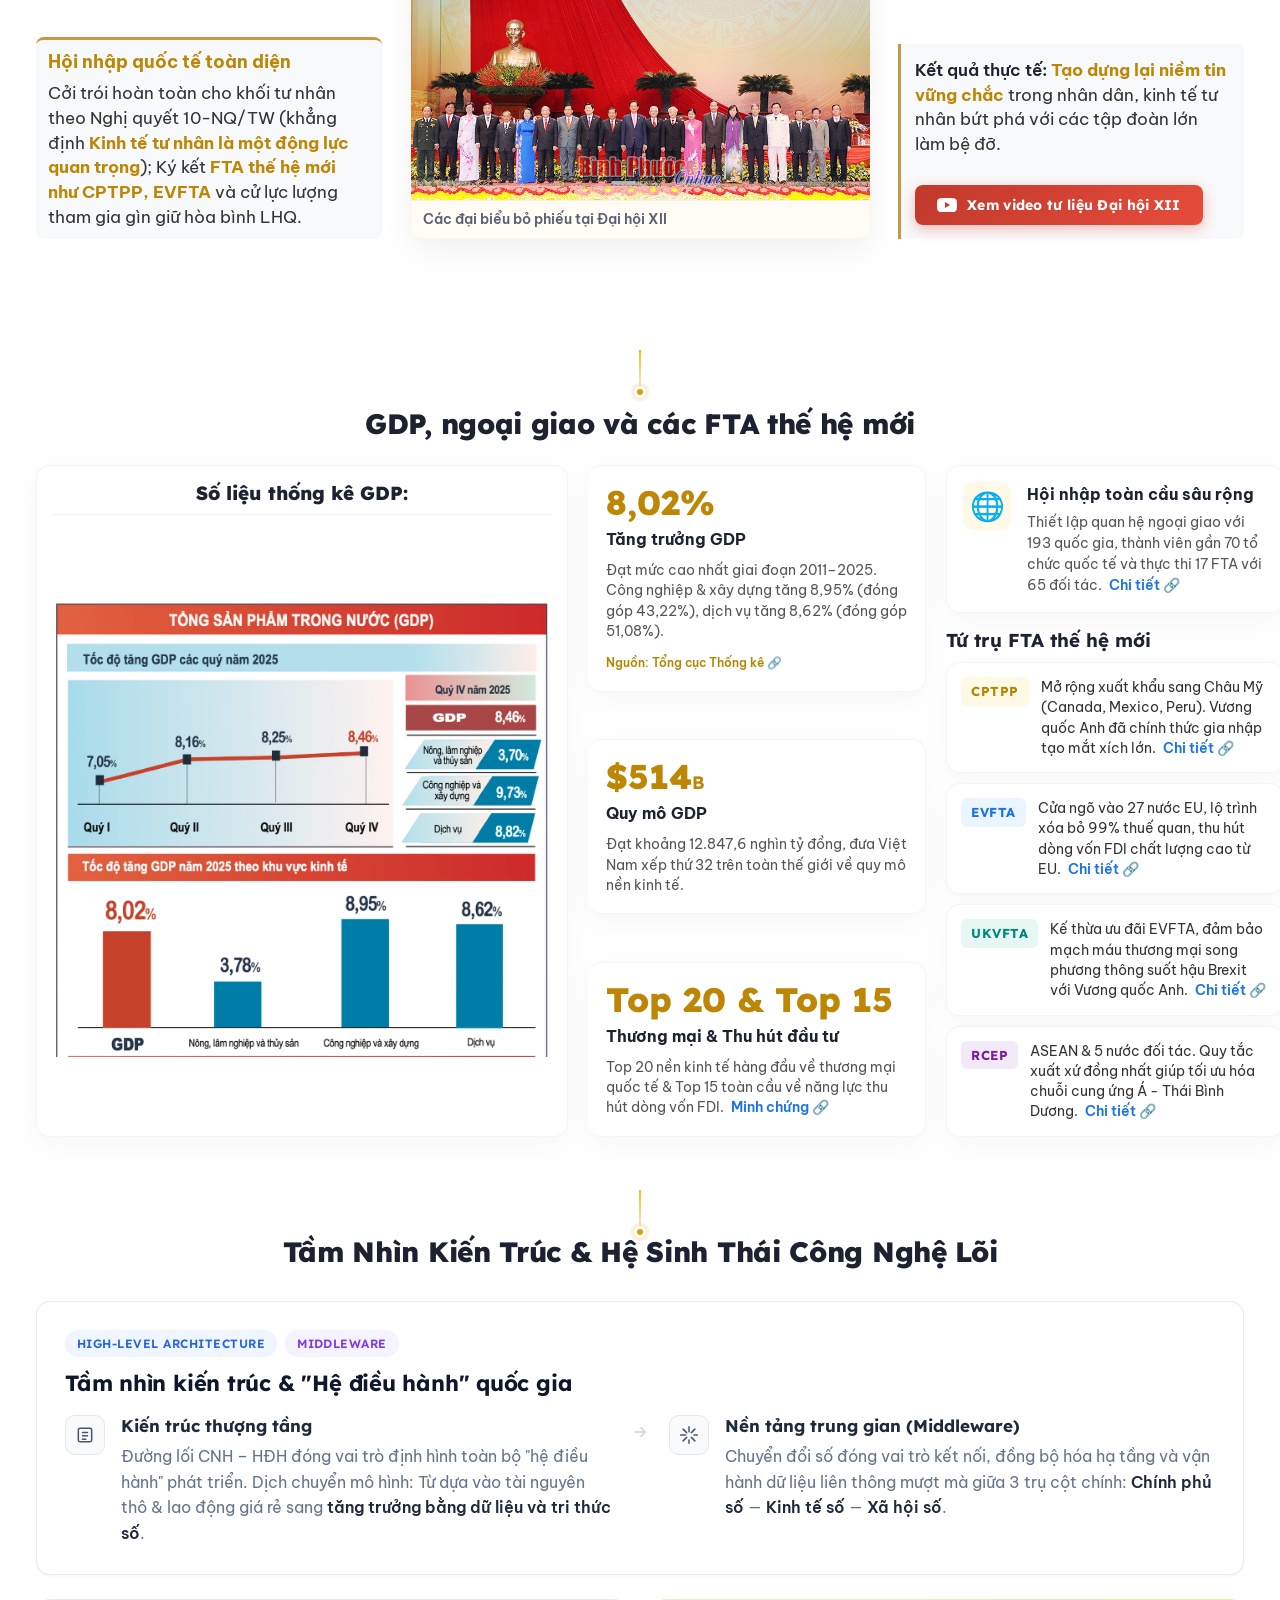
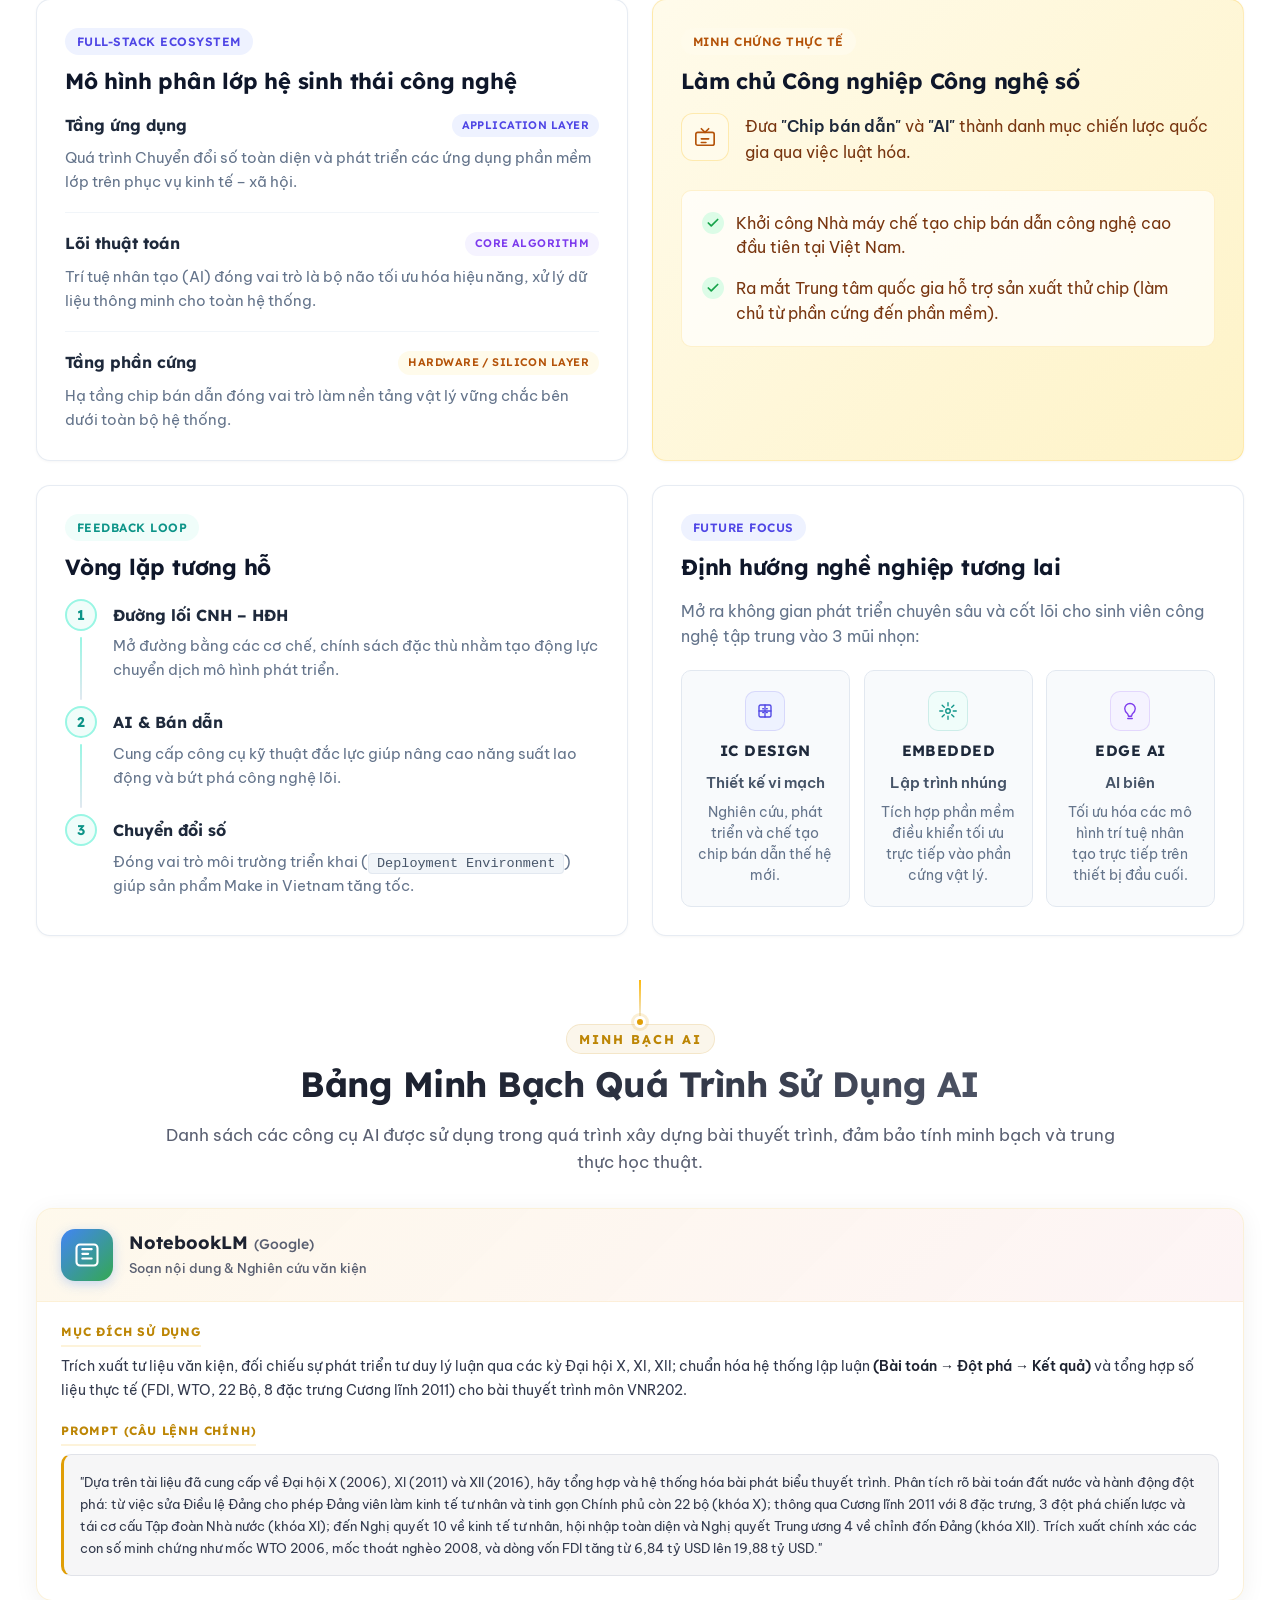
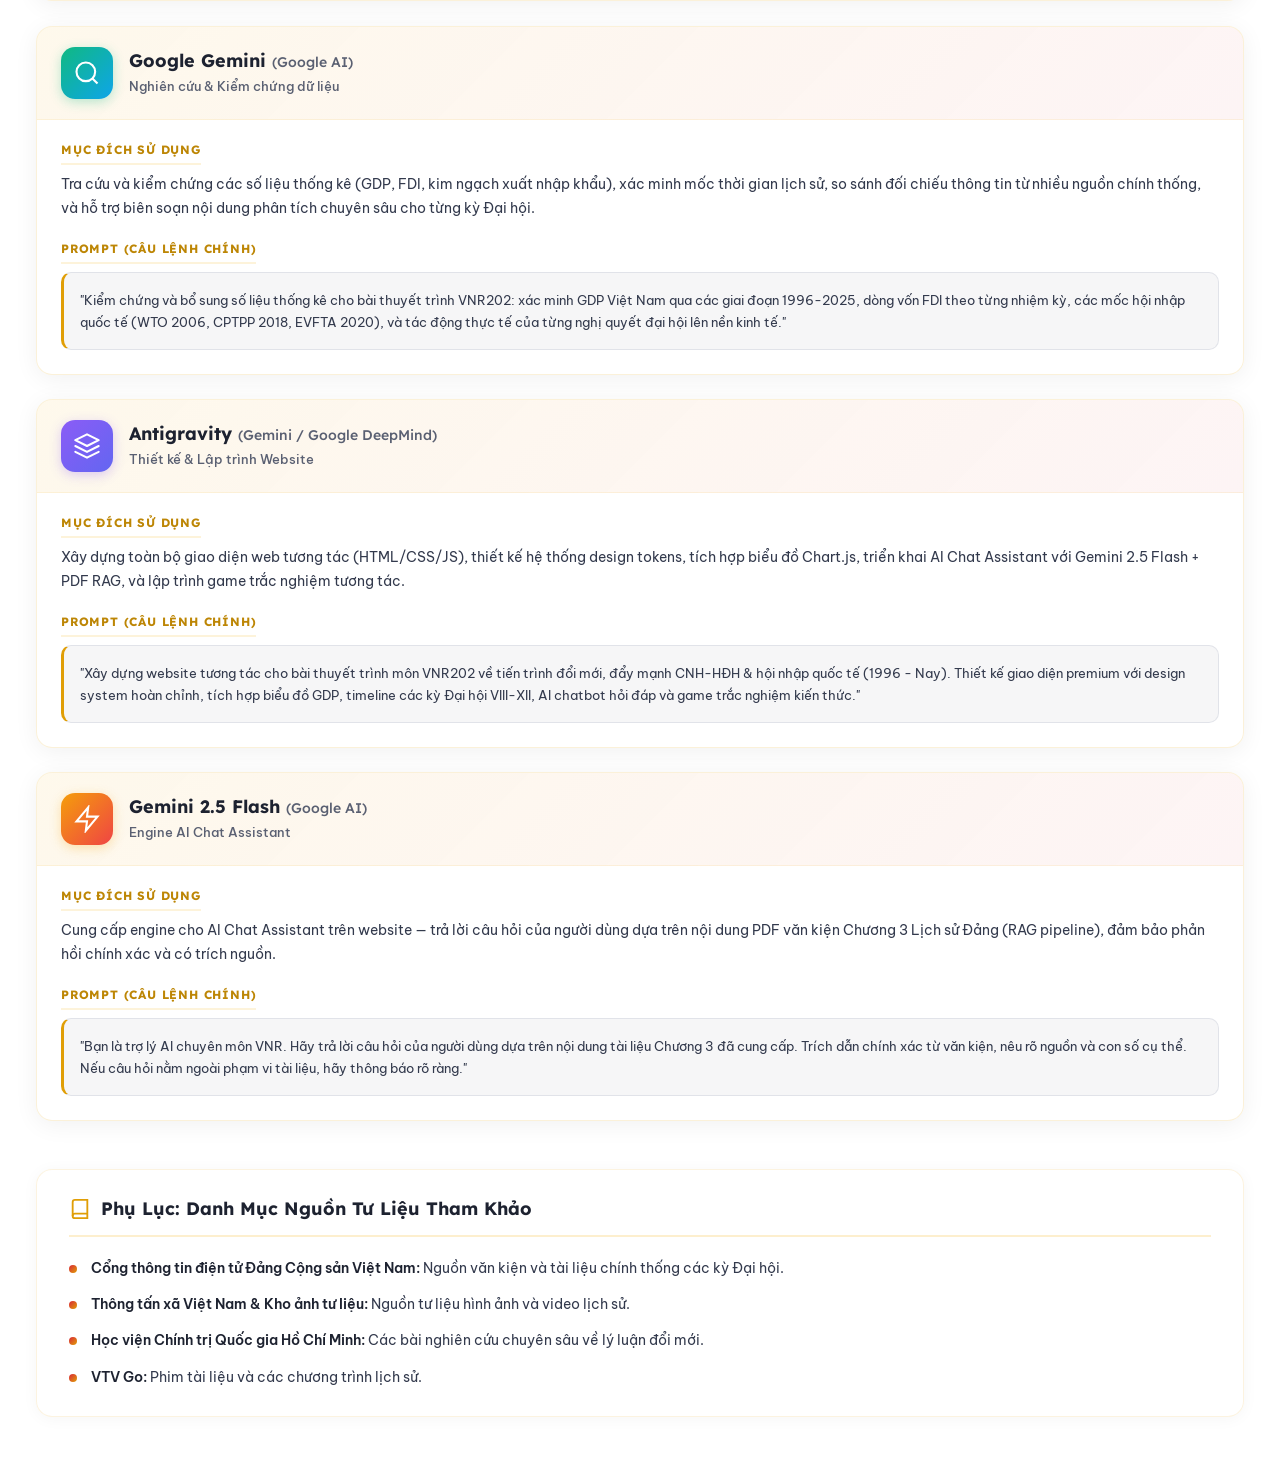
==== commit 2d50d47d: "modified AI" ====
--- a/index.html
+++ b/index.html
@@ -1,17 +1,22 @@
 <!DOCTYPE html>
 <html lang="vi" style="scroll-behavior: smooth;">
+
 <head>
     <meta charset="UTF-8">
     <meta name="viewport" content="width=device-width, initial-scale=1.0">
     <title>VNR - Tiến Trình Đổi Mới, Đẩy Mạnh CNH-HĐH & Hội Nhập Quốc Tế (1996 - Nay)</title>
-    <meta name="description" content="Trang web tương tác giới thiệu bài thuyết trình môn Lịch sử Đảng Cộng sản Việt Nam (VNR). Khám phá tiến trình công nghiệp hóa, hiện đại hóa và hội nhập quốc tế từ năm 1996 đến nay.">
+    <meta name="description"
+        content="Trang web tương tác giới thiệu bài thuyết trình môn Lịch sử Đảng Cộng sản Việt Nam (VNR). Khám phá tiến trình công nghiệp hóa, hiện đại hóa và hội nhập quốc tế từ năm 1996 đến nay.">
     <!-- Google Fonts -->
     <link rel="preconnect" href="https://fonts.googleapis.com">
     <link rel="preconnect" href="https://fonts.gstatic.com" crossorigin>
-    <link href="https://fonts.googleapis.com/css2?family=Be+Vietnam+Pro:ital,wght@0,400;0,500;0,600;0,700;0,800;1,400&family=Lexend:wght@500;600;700;800&family=Playfair+Display:ital,wght@0,600;0,700;0,800;1,600&display=swap" rel="stylesheet">
+    <link
+        href="https://fonts.googleapis.com/css2?family=Be+Vietnam+Pro:ital,wght@0,400;0,500;0,600;0,700;0,800;1,400&family=Lexend:wght@500;600;700;800&family=Playfair+Display:ital,wght@0,600;0,700;0,800;1,600&display=swap"
+        rel="stylesheet">
     <!-- CSS Stylesheet -->
     <link rel="stylesheet" href="style.css?v=36">
 </head>
+
 <body>
     <!-- Background Glow Elements -->
     <div class="bg-glow bg-glow-1"></div>
@@ -21,10 +26,12 @@
     <header class="navbar">
         <div class="navbar-container">
             <a href="#" class="brand-logo" id="navLogo">
-                <svg viewBox="0 0 24 24" width="28" height="28" fill="none" stroke="currentColor" stroke-width="2.5" class="logo-svg">
-                    <path d="M12 2L2 7l10 5 10-5-10-5zM2 17l10 5 10-5M2 12l10 5 10-5" stroke-linecap="round" stroke-linejoin="round"/>
+                <svg viewBox="0 0 24 24" width="28" height="28" fill="none" stroke="currentColor" stroke-width="2.5"
+                    class="logo-svg">
+                    <path d="M12 2L2 7l10 5 10-5-10-5zM2 17l10 5 10-5M2 12l10 5 10-5" stroke-linecap="round"
+                        stroke-linejoin="round" />
                 </svg>
-                <span class="brand-text">VNR <span class="accent-text">Group</span></span>
+                <span class="brand-text">VNR<span class="accent-text">202</span></span>
             </a>
             <nav class="nav-menu" id="navMenu">
                 <a href="#home" class="nav-link active" data-sec="home">Mở Đầu</a>
@@ -51,13 +58,21 @@
 
     <aside class="micro-nav" aria-label="Liên kết nhanh">
         <a href="#intro-context" title="Bối cảnh lịch sử">
-            <svg viewBox="0 0 24 24" width="18" height="18" fill="none" stroke="currentColor" stroke-width="2"><path d="M4 19.5A2.5 2.5 0 016.5 17H20"/><path d="M6.5 2H20v20H6.5A2.5 2.5 0 014 19.5v-15A2.5 2.5 0 016.5 2z"/></svg>
+            <svg viewBox="0 0 24 24" width="18" height="18" fill="none" stroke="currentColor" stroke-width="2">
+                <path d="M4 19.5A2.5 2.5 0 016.5 17H20" />
+                <path d="M6.5 2H20v20H6.5A2.5 2.5 0 014 19.5v-15A2.5 2.5 0 016.5 2z" />
+            </svg>
         </a>
         <a href="#intro-video" title="Tư liệu video">
-            <svg viewBox="0 0 24 24" width="18" height="18" fill="none" stroke="currentColor" stroke-width="2"><polygon points="5 3 19 12 5 21 5 3"/></svg>
+            <svg viewBox="0 0 24 24" width="18" height="18" fill="none" stroke="currentColor" stroke-width="2">
+                <polygon points="5 3 19 12 5 21 5 3" />
+            </svg>
         </a>
         <a href="#capnhat" title="Cập nhật thực tiễn">
-            <svg viewBox="0 0 24 24" width="18" height="18" fill="none" stroke="currentColor" stroke-width="2"><circle cx="12" cy="12" r="10"/><polyline points="12 6 12 12 16 14"/></svg>
+            <svg viewBox="0 0 24 24" width="18" height="18" fill="none" stroke="currentColor" stroke-width="2">
+                <circle cx="12" cy="12" r="10" />
+                <polyline points="12 6 12 12 16 14" />
+            </svg>
         </a>
     </aside>
 
@@ -72,16 +87,20 @@
 
             <div class="hero-patterns" aria-hidden="true">
                 <svg class="hero-pattern-map" viewBox="0 0 200 320" fill="none">
-                    <path d="M100 20 C130 40 150 80 145 120 C140 160 120 200 100 240 C80 200 60 160 55 120 C50 80 70 40 100 20 Z" stroke="currentColor" stroke-width="1.2"/>
-                    <path d="M95 260 L100 300 L108 270" stroke="currentColor" stroke-width="1"/>
+                    <path
+                        d="M100 20 C130 40 150 80 145 120 C140 160 120 200 100 240 C80 200 60 160 55 120 C50 80 70 40 100 20 Z"
+                        stroke="currentColor" stroke-width="1.2" />
+                    <path d="M95 260 L100 300 L108 270" stroke="currentColor" stroke-width="1" />
                 </svg>
                 <svg class="hero-pattern-drum" viewBox="0 0 120 120" fill="none">
-                    <circle cx="60" cy="60" r="48" stroke="currentColor" stroke-width="1"/>
-                    <circle cx="60" cy="60" r="32" stroke="currentColor" stroke-width="0.8"/>
-                    <path d="M60 12 L60 108 M12 60 L108 60 M28 28 L92 92 M92 28 L28 92" stroke="currentColor" stroke-width="0.6"/>
+                    <circle cx="60" cy="60" r="48" stroke="currentColor" stroke-width="1" />
+                    <circle cx="60" cy="60" r="32" stroke="currentColor" stroke-width="0.8" />
+                    <path d="M60 12 L60 108 M12 60 L108 60 M28 28 L92 92 M92 28 L28 92" stroke="currentColor"
+                        stroke-width="0.6" />
                 </svg>
                 <svg class="hero-pattern-chart" viewBox="0 0 240 80" fill="none">
-                    <polyline points="0,70 40,55 80,58 120,35 160,40 200,18 240,10" stroke="currentColor" stroke-width="1.5"/>
+                    <polyline points="0,70 40,55 80,58 120,35 160,40 200,18 240,10" stroke="currentColor"
+                        stroke-width="1.5" />
                 </svg>
             </div>
 
@@ -89,13 +108,19 @@
                 <div class="hero-copy">
                     <div class="hero-copy-panel">
                         <span class="hero-eyebrow">Giai đoạn 1996 – Nay</span>
-                        <h1 class="hero-title">Tiếp Tục Công Cuộc <span class="text-accent">Đổi Mới</span>, Đẩy Mạnh CNH-HĐH & Hội Nhập Quốc Tế</h1>
-                        <p class="hero-lead">Kỷ nguyên vươn mình của dân tộc Việt Nam với những thành tựu vượt bậc trong phát triển kinh tế và vị thế ngoại giao.</p>
-                        
+                        <h1 class="hero-title">Tiếp Tục Công Cuộc <span class="text-accent">Đổi Mới</span>, Đẩy Mạnh
+                            CNH-HĐH & Hội Nhập Quốc Tế</h1>
+                        <p class="hero-lead">Kỷ nguyên vươn mình của dân tộc Việt Nam với những thành tựu vượt bậc trong
+                            phát triển kinh tế và vị thế ngoại giao.</p>
+
                         <div class="hero-stats">
                             <div class="stat-card">
                                 <span class="stat-value">6.5%</span>
-                                <span class="stat-label">GDP tăng trưởng <svg viewBox="0 0 24 24" width="14" height="14" fill="none" stroke="currentColor" stroke-width="2.5"><polyline points="18 15 12 9 6 15"/><line x1="12" y1="9" x2="12" y2="21"/></svg></span>
+                                <span class="stat-label">GDP tăng trưởng <svg viewBox="0 0 24 24" width="14" height="14"
+                                        fill="none" stroke="currentColor" stroke-width="2.5">
+                                        <polyline points="18 15 12 9 6 15" />
+                                        <line x1="12" y1="9" x2="12" y2="21" />
+                                    </svg></span>
                             </div>
                             <div class="stat-card">
                                 <span class="stat-value">200+</span>
@@ -110,7 +135,8 @@
                         <div class="hero-actions">
                             <a href="#intro-context" class="btn btn-primary">
                                 <span>Khám Phá Tiến Trình</span>
-                                <svg viewBox="0 0 24 24" width="18" height="18" fill="none" stroke="currentColor" stroke-width="2.5">
+                                <svg viewBox="0 0 24 24" width="18" height="18" fill="none" stroke="currentColor"
+                                    stroke-width="2.5">
                                     <line x1="5" y1="12" x2="19" y2="12"></line>
                                     <polyline points="12 5 19 12 12 19"></polyline>
                                 </svg>
@@ -155,7 +181,8 @@
                     <div class="intro-panel-header reveal-item">
                         <span class="section-tag section-tag-light">Mục 1</span>
                         <h2 class="intro-heading">Bối Cảnh & Bước Ngoặt Lịch Sử</h2>
-                        <p class="intro-subtitle">Nhìn lại chặng đường 10 năm bản lề đưa Việt Nam thoát khỏi khủng hoảng, chính thức bước vào thời kỳ Đẩy mạnh Công nghiệp hóa - Hiện đại hóa.</p>
+                        <p class="intro-subtitle">Nhìn lại chặng đường 10 năm bản lề đưa Việt Nam thoát khỏi khủng
+                            hoảng, chính thức bước vào thời kỳ Đẩy mạnh Công nghiệp hóa - Hiện đại hóa.</p>
                     </div>
 
                     <div class="context-timeline">
@@ -168,12 +195,17 @@
                             </div>
                             <div class="context-milestone-card">
                                 <div class="card-image-wrapper">
-                                    <img src="img/tong-bi-thu-nguyen-van-linh-hay-tra-ve-cho-san-xu-56-1-1752508948.jpg" alt="Tổng Bí thư Nguyễn Văn Linh phát biểu tại Đại hội VI">
+                                    <img src="img/tong-bi-thu-nguyen-van-linh-hay-tra-ve-cho-san-xu-56-1-1752508948.jpg"
+                                        alt="Tổng Bí thư Nguyễn Văn Linh phát biểu tại Đại hội VI">
                                 </div>
                                 <h3 class="context-milestone-title">Đại hội VI · Khởi động Đổi mới</h3>
-                                <p class="context-milestone-text"><strong>Quyết sách lịch sử:</strong> Nhìn thẳng vào sự thật, đề ra đường lối Đổi mới toàn diện về cả tư duy kinh tế lẫn chính trị.</p>
-                                <p class="context-milestone-text"><strong>Thành tựu cốt lõi:</strong> Từng bước xóa bỏ cơ chế bao cấp, khơi thông nguồn lực sản xuất và đưa đất nước thoát khỏi khủng hoảng kinh tế - xã hội kéo dài.</p>
-                                <span class="mini-stat mini-stat--warn">Áp lực lịch sử: Lạm phát đỉnh điểm ~774,7% (1986)</span>
+                                <p class="context-milestone-text"><strong>Quyết sách lịch sử:</strong> Nhìn thẳng vào sự
+                                    thật, đề ra đường lối Đổi mới toàn diện về cả tư duy kinh tế lẫn chính trị.</p>
+                                <p class="context-milestone-text"><strong>Thành tựu cốt lõi:</strong> Từng bước xóa bỏ
+                                    cơ chế bao cấp, khơi thông nguồn lực sản xuất và đưa đất nước thoát khỏi khủng hoảng
+                                    kinh tế - xã hội kéo dài.</p>
+                                <span class="mini-stat mini-stat--warn">Áp lực lịch sử: Lạm phát đỉnh điểm ~774,7%
+                                    (1986)</span>
                             </div>
                         </article>
 
@@ -187,9 +219,13 @@
                                     <img src="img/dhVIII.jpg" alt="Toàn cảnh Đại hội VIII (1996)">
                                 </div>
                                 <h3 class="context-milestone-title">Đại hội VIII · Bước ngoặt CNH - HĐH</h3>
-                                <p class="context-milestone-text"><strong>Nhận định lịch sử:</strong> “Những tiền đề chuẩn bị cho công nghiệp hóa cơ bản đã hoàn thành.”</p>
-                                <p class="context-milestone-text"><strong>Chuyển dịch chiến lược:</strong> Đưa nước ta chính thức chuyển sang thời kỳ mới — Đẩy mạnh công nghiệp hóa, hiện đại hóa đất nước với mục tiêu hướng tới năm 2020.</p>
-                                <span class="mini-stat mini-stat--growth">Tăng trưởng trực quan: GDP tăng trưởng kỷ lục ~9,34% (1995)</span>
+                                <p class="context-milestone-text"><strong>Nhận định lịch sử:</strong> “Những tiền đề
+                                    chuẩn bị cho công nghiệp hóa cơ bản đã hoàn thành.”</p>
+                                <p class="context-milestone-text"><strong>Chuyển dịch chiến lược:</strong> Đưa nước ta
+                                    chính thức chuyển sang thời kỳ mới — Đẩy mạnh công nghiệp hóa, hiện đại hóa đất nước
+                                    với mục tiêu hướng tới năm 2020.</p>
+                                <span class="mini-stat mini-stat--growth">Tăng trưởng trực quan: GDP tăng trưởng kỷ lục
+                                    ~9,34% (1995)</span>
                             </div>
                         </article>
                     </div>
@@ -211,7 +247,8 @@
                 <div class="section-header">
                     <span class="section-tag">Tư Liệu Video</span>
                     <h2 class="section-title">Việt Nam Trong Bước Chuyển Mình Lịch Sử</h2>
-                    <p class="section-desc">Hình ảnh thu nhỏ của Việt Nam trên hành trình đổi mới và hội nhập quốc tế.</p>
+                    <p class="section-desc">Hình ảnh thu nhỏ của Việt Nam trên hành trình đổi mới và hội nhập quốc tế.
+                    </p>
                 </div>
                 <div class="video-wrapper">
                     <video controls preload="metadata" poster="img/bachothamgangthepthainguyen.jpg">
@@ -235,33 +272,39 @@
                     <!-- Cột trái (Chính) - Chiếm 55% -->
                     <div class="congress-content reveal-item">
                         <h2 class="congress-heading">Đại Hội VIII (1996) • Đẩy Mạnh CNH - HĐH</h2>
-                        
+
                         <ul class="congress-bullets">
-                            <li><span class="bullet-title">Bối cảnh lịch sử:</span> Thời điểm đất nước ta đã cơ bản thoát khỏi cuộc khủng hoảng kinh tế - xã hội kéo dài, đứng trước vận hội mới.</li>
-                            <li><span class="bullet-title">Quan điểm chuyển dịch:</span> Chuyển sang thời kỳ đẩy mạnh công nghiệp hóa, hiện đại hóa đất nước.</li>
-                            <li><span class="bullet-title">Mục tiêu chiến lược:</span> Phấn đấu đến <strong class="keyword">năm 2020</strong>, đưa nước ta cơ bản trở thành một <strong class="keyword">nước công nghiệp</strong>.</li>
+                            <li><span class="bullet-title">Bối cảnh lịch sử:</span> Thời điểm đất nước ta đã cơ bản
+                                thoát khỏi cuộc khủng hoảng kinh tế - xã hội kéo dài, đứng trước vận hội mới.</li>
+                            <li><span class="bullet-title">Quan điểm chuyển dịch:</span> Chuyển sang thời kỳ đẩy mạnh
+                                công nghiệp hóa, hiện đại hóa đất nước.</li>
+                            <li><span class="bullet-title">Mục tiêu chiến lược:</span> Phấn đấu đến <strong
+                                    class="keyword">năm 2020</strong>, đưa nước ta cơ bản trở thành một <strong
+                                    class="keyword">nước công nghiệp</strong>.</li>
                         </ul>
-                        
+
                         <div class="congress-analysis-group">
                             <h4 class="analysis-title">Động lực cốt lõi</h4>
-                            
+
                             <div class="analysis-block">
                                 <strong class="analysis-subtitle">Khoa học - Công nghệ</strong>
-                                <p class="analysis-text">Được nhấn mạnh chính là động lực của công nghiệp hóa, hiện đại hóa.</p>
-                            </div>
-                            
+                                <p class="analysis-text">Được nhấn mạnh chính là động lực của công nghiệp hóa, hiện đại
+                                    hóa.</p>
+                            </div>
+
                             <div class="analysis-block">
                                 <strong class="analysis-subtitle">Phát huy nguồn lực con người</strong>
                                 <p class="analysis-text">Là yếu tố cơ bản để phát triển nhanh, bền vững.</p>
                             </div>
-                            
+
                             <div class="analysis-block analysis-meaning">
                                 <strong class="analysis-subtitle">Tư duy phát triển</strong>
-                                <p class="analysis-text">Đặt những viên gạch nền móng vững chắc nhất cho một tư duy phát triển lấy con người và tri thức làm trọng tâm.</p>
-                            </div>
-                        </div>
-                    </div>
-                    
+                                <p class="analysis-text">Đặt những viên gạch nền móng vững chắc nhất cho một tư duy phát
+                                    triển lấy con người và tri thức làm trọng tâm.</p>
+                            </div>
+                        </div>
+                    </div>
+
                     <!-- Cột phải (Ảnh) - Chiếm 45% -->
                     <div class="image-column reveal-item">
                         <figure class="congress-photo congress-photo--primary">
@@ -290,28 +333,37 @@
                     <!-- Cột trái (Chính) - Chiếm 55% -->
                     <div class="congress-content reveal-item">
                         <h2 class="congress-heading">Đại Hội IX (2001) • Đột Phá Về Lý Luận</h2>
-                        
+
                         <ul class="congress-bullets">
-                            <li><span class="bullet-title">Ý nghĩa bước ngoặt:</span> Đánh dấu một bước đột phá lớn về mặt lý luận của Đảng, là một quyết sách lịch sử giúp tháo gỡ mọi rào cản tư duy.</li>
-                            <li><span class="bullet-title">Mô hình kinh tế tổng quát:</span> Lần đầu tiên Đảng ta chính thức xác định mô hình kinh tế tổng quát trong thời kỳ quá độ ở nước ta là: <strong class="keyword">Kinh tế thị trường định hướng xã hội chủ nghĩa</strong>.</li>
-                            <li><span class="bullet-title">Chủ trương chiến lược:</span> Đưa ra chủ trương <strong class="keyword">chủ động và tích cực hội nhập kinh tế quốc tế</strong>.</li>
+                            <li><span class="bullet-title">Ý nghĩa bước ngoặt:</span> Đánh dấu một bước đột phá lớn về
+                                mặt lý luận của Đảng, là một quyết sách lịch sử giúp tháo gỡ mọi rào cản tư duy.</li>
+                            <li><span class="bullet-title">Mô hình kinh tế tổng quát:</span> Lần đầu tiên Đảng ta chính
+                                thức xác định mô hình kinh tế tổng quát trong thời kỳ quá độ ở nước ta là: <strong
+                                    class="keyword">Kinh tế thị trường định hướng xã hội chủ nghĩa</strong>.</li>
+                            <li><span class="bullet-title">Chủ trương chiến lược:</span> Đưa ra chủ trương <strong
+                                    class="keyword">chủ động và tích cực hội nhập kinh tế quốc tế</strong>.</li>
                         </ul>
-                        
+
                         <div class="congress-analysis-group">
                             <h4 class="analysis-title">Tư duy thời đại mới (Tri thức & Rút ngắn)</h4>
-                            
+
                             <div class="analysis-block">
                                 <strong class="analysis-subtitle">Kinh tế tri thức</strong>
-                                <p class="analysis-text">Khái niệm mang tính thời đại chính thức được đưa vào văn kiện.</p>
-                            </div>
-                            
+                                <p class="analysis-text">Khái niệm mang tính thời đại chính thức được đưa vào văn kiện.
+                                </p>
+                            </div>
+
                             <div class="analysis-block">
                                 <strong class="analysis-subtitle">Công nghiệp hóa rút ngắn</strong>
-                                <p class="analysis-text">Khẳng định CNH, HĐH phải đi đôi với từng bước phát triển <strong class="keyword">kinh tế tri thức</strong>. Không đi theo lối mòn tuần tự truyền thống, mà thực hiện <strong class="keyword">đi tắt, đón đầu</strong> bằng công nghệ và trí tuệ.</p>
-                            </div>
-                        </div>
-                    </div>
-                    
+                                <p class="analysis-text">Khẳng định CNH, HĐH phải đi đôi với từng bước phát triển
+                                    <strong class="keyword">kinh tế tri thức</strong>. Không đi theo lối mòn tuần tự
+                                    truyền thống, mà thực hiện <strong class="keyword">đi tắt, đón đầu</strong> bằng
+                                    công nghệ và trí tuệ.
+                                </p>
+                            </div>
+                        </div>
+                    </div>
+
                     <!-- Cột phải (Ảnh) - Chiếm 45% -->
                     <div class="image-column reveal-item">
                         <figure class="congress-photo congress-photo--primary">
@@ -352,32 +404,45 @@
                             <figcaption>Đồng chí Nông Đức Mạnh - Tổng Bí thư khóa X</figcaption>
                         </figure>
                     </div>
-                    
+
                     <!-- Cột phải (Chữ) - Chiếm 55% -->
                     <div class="congress-content reveal-item">
                         <h2 class="congress-heading">Đại Hội X (2006) • Đột Phá Tư Duy Đưa Đất Nước Thoát Nghèo</h2>
-                        
+
                         <ul class="congress-bullets">
-                            <li><span class="bullet-title">Bối cảnh & Nhân sự:</span> Đại hội diễn ra từ 18-25/4/2006 tại Hà Nội. Đồng chí Nông Đức Mạnh được bầu làm Tổng Bí thư. Mục tiêu sớm đưa nước ta ra khỏi tình trạng kém phát triển.</li>
-                            <li><span class="bullet-title">Bài toán đất nước:</span> Sau 20 năm đổi mới, Việt Nam vẫn thuộc nhóm nước nghèo, kinh tế tư nhân bị bó hẹp bởi tư duy cũ, trong khi đất nước đang đứng trước ngưỡng cửa lịch sử <strong class="keyword">gia nhập WTO</strong>.</li>
+                            <li><span class="bullet-title">Bối cảnh & Nhân sự:</span> Đại hội diễn ra từ 18-25/4/2006
+                                tại Hà Nội. Đồng chí Nông Đức Mạnh được bầu làm Tổng Bí thư. Mục tiêu sớm đưa nước ta ra
+                                khỏi tình trạng kém phát triển.</li>
+                            <li><span class="bullet-title">Bài toán đất nước:</span> Sau 20 năm đổi mới, Việt Nam vẫn
+                                thuộc nhóm nước nghèo, kinh tế tư nhân bị bó hẹp bởi tư duy cũ, trong khi đất nước đang
+                                đứng trước ngưỡng cửa lịch sử <strong class="keyword">gia nhập WTO</strong>.</li>
                         </ul>
-                        
+
                         <div class="congress-analysis-group">
                             <h4 class="analysis-title">Đột phá tư duy & Kết quả</h4>
-                            
+
                             <div class="analysis-block">
                                 <strong class="analysis-subtitle">Cởi trói tư duy & Tinh gọn bộ máy</strong>
-                                <p class="analysis-text"><strong class="keyword">Cho phép Đảng viên làm kinh tế tư nhân</strong>, đập tan rào cản tư tưởng để giải phóng nội lực. Rút gọn Chính phủ còn 22 bộ và cơ quan ngang bộ để điều hành linh hoạt.</p>
-                            </div>
-                            
+                                <p class="analysis-text"><strong class="keyword">Cho phép Đảng viên làm kinh tế tư
+                                        nhân</strong>, đập tan rào cản tư tưởng để giải phóng nội lực. Rút gọn Chính phủ
+                                    còn 22 bộ và cơ quan ngang bộ để điều hành linh hoạt.</p>
+                            </div>
+
                             <div class="analysis-block">
                                 <strong class="analysis-subtitle">Hệ quả thực tế & Bước ngoặt WTO</strong>
-                                <p class="analysis-text">Tháng 11/2006, Việt Nam chính thức là <strong class="keyword">thành viên thứ 150 của WTO</strong>. Đến <strong class="keyword">năm 2008, chính thức thoát khỏi nhóm nước nghèo</strong>. Dòng vốn FDI bùng nổ mạnh mẽ, tăng gần gấp 3 lần (đạt 19,88 tỷ USD năm 2010).</p>
+                                <p class="analysis-text">Tháng 11/2006, Việt Nam chính thức là <strong
+                                        class="keyword">thành viên thứ 150 của WTO</strong>. Đến <strong
+                                        class="keyword">năm 2008, chính thức thoát khỏi nhóm nước nghèo</strong>. Dòng
+                                    vốn FDI bùng nổ mạnh mẽ, tăng gần gấp 3 lần (đạt 19,88 tỷ USD năm 2010).</p>
                             </div>
                         </div>
                         <div class="congress-video-wrapper">
-                            <a href="https://www.youtube.com/watch?v=7UMSF7k4-a0" target="_blank" rel="noopener noreferrer" class="congress-video-link">
-                                <svg viewBox="0 0 24 24" fill="currentColor"><path d="M23.498 6.186a3.016 3.016 0 0 0-2.122-2.136C19.505 3.545 12 3.545 12 3.545s-7.505 0-9.377.505A3.017 3.017 0 0 0 .502 6.186C0 8.07 0 12 0 12s0 3.93.502 5.814a3.016 3.016 0 0 0 2.122 2.136c1.871.505 9.376.505 9.376.505s7.505 0 9.377-.505a3.015 3.015 0 0 0 2.122-2.136C24 15.93 24 12 24 12s0-3.93-.502-5.814zM9.545 15.568V8.432L15.818 12l-6.273 3.568z"/></svg>
+                            <a href="https://www.youtube.com/watch?v=7UMSF7k4-a0" target="_blank"
+                                rel="noopener noreferrer" class="congress-video-link">
+                                <svg viewBox="0 0 24 24" fill="currentColor">
+                                    <path
+                                        d="M23.498 6.186a3.016 3.016 0 0 0-2.122-2.136C19.505 3.545 12 3.545 12 3.545s-7.505 0-9.377.505A3.017 3.017 0 0 0 .502 6.186C0 8.07 0 12 0 12s0 3.93.502 5.814a3.016 3.016 0 0 0 2.122 2.136c1.871.505 9.376.505 9.376.505s7.505 0 9.377-.505a3.015 3.015 0 0 0 2.122-2.136C24 15.93 24 12 24 12s0-3.93-.502-5.814zM9.545 15.568V8.432L15.818 12l-6.273 3.568z" />
+                                </svg>
                                 Xem video tư liệu Đại hội X
                             </a>
                         </div>
@@ -400,8 +465,12 @@
                     <div class="tiered-header reveal-item">
                         <h2 class="congress-heading">Đại Hội XI (2011) • Chuẩn Hóa Lý Luận & 3 Đột Phá Chiến Lược</h2>
                         <ul class="congress-bullets--horizontal">
-                            <li><span class="bullet-title">Bối cảnh & Nhân sự:</span> Diễn ra từ 12-19/1/2011 tại Hà Nội. Đồng chí Nguyễn Phú Trọng được bầu làm Tổng Bí thư. Mục tiêu bứt phá để không bị rơi vào <strong class="keyword">bẫy thu nhập trung bình</strong>.</li>
-                            <li><span class="bullet-title">Bài toán đất nước:</span> Việt Nam đối mặt với khủng hoảng tài chính toàn cầu và lạm phát cao, lộ rõ 3 điểm nghẽn: luật pháp chồng chéo, hạ tầng lạc hậu và nhân lực chất lượng thấp.</li>
+                            <li><span class="bullet-title">Bối cảnh & Nhân sự:</span> Diễn ra từ 12-19/1/2011 tại Hà
+                                Nội. Đồng chí Nguyễn Phú Trọng được bầu làm Tổng Bí thư. Mục tiêu bứt phá để không bị
+                                rơi vào <strong class="keyword">bẫy thu nhập trung bình</strong>.</li>
+                            <li><span class="bullet-title">Bài toán đất nước:</span> Việt Nam đối mặt với khủng hoảng
+                                tài chính toàn cầu và lạm phát cao, lộ rõ 3 điểm nghẽn: luật pháp chồng chéo, hạ tầng
+                                lạc hậu và nhân lực chất lượng thấp.</li>
                         </ul>
                     </div>
 
@@ -413,7 +482,9 @@
                         <div class="breakthrough-card">
                             <span class="breakthrough-num">01</span>
                             <strong class="breakthrough-title">Thể chế</strong>
-                            <p class="breakthrough-desc">Sửa đổi luật kinh tế thị trường, nâng cao chất lượng quản lý vĩ mô hướng tới mục tiêu <strong class="keyword">Dân giàu, nước mạnh, dân chủ, công bằng, văn minh</strong>.</p>
+                            <p class="breakthrough-desc">Sửa đổi luật kinh tế thị trường, nâng cao chất lượng quản lý vĩ
+                                mô hướng tới mục tiêu <strong class="keyword">Dân giàu, nước mạnh, dân chủ, công bằng,
+                                    văn minh</strong>.</p>
                         </div>
                         <div class="breakthrough-card">
                             <span class="breakthrough-num">02</span>
@@ -423,16 +494,22 @@
                         <div class="breakthrough-card">
                             <span class="breakthrough-num">03</span>
                             <strong class="breakthrough-title">Hạ tầng</strong>
-                            <p class="breakthrough-desc">Tập trung ngân sách xây dựng mạng lưới giao thông, điện và các tuyến cao tốc huyết mạch.</p>
+                            <p class="breakthrough-desc">Tập trung ngân sách xây dựng mạng lưới giao thông, điện và các
+                                tuyến cao tốc huyết mạch.</p>
                         </div>
                     </div>
 
                     <!-- Kết quả thực tế -->
                     <div class="analysis-result-bar reveal-item">
-                        <strong>Kết quả thực tế:</strong> <strong class="keyword">Kiểm soát thành công lạm phát</strong> và giữ vững ổn định vĩ mô, đặt nền móng cho bùng nổ cao tốc huyết mạch.
+                        <strong>Kết quả thực tế:</strong> <strong class="keyword">Kiểm soát thành công lạm phát</strong>
+                        và giữ vững ổn định vĩ mô, đặt nền móng cho bùng nổ cao tốc huyết mạch.
                         <div class="congress-video-wrapper">
-                            <a href="https://www.youtube.com/watch?v=CI79rjJ7Bq8" target="_blank" rel="noopener noreferrer" class="congress-video-link">
-                                <svg viewBox="0 0 24 24" fill="currentColor"><path d="M23.498 6.186a3.016 3.016 0 0 0-2.122-2.136C19.505 3.545 12 3.545 12 3.545s-7.505 0-9.377.505A3.017 3.017 0 0 0 .502 6.186C0 8.07 0 12 0 12s0 3.93.502 5.814a3.016 3.016 0 0 0 2.122 2.136c1.871.505 9.376.505 9.376.505s7.505 0 9.377-.505a3.015 3.015 0 0 0 2.122-2.136C24 15.93 24 12 24 12s0-3.93-.502-5.814zM9.545 15.568V8.432L15.818 12l-6.273 3.568z"/></svg>
+                            <a href="https://www.youtube.com/watch?v=CI79rjJ7Bq8" target="_blank"
+                                rel="noopener noreferrer" class="congress-video-link">
+                                <svg viewBox="0 0 24 24" fill="currentColor">
+                                    <path
+                                        d="M23.498 6.186a3.016 3.016 0 0 0-2.122-2.136C19.505 3.545 12 3.545 12 3.545s-7.505 0-9.377.505A3.017 3.017 0 0 0 .502 6.186C0 8.07 0 12 0 12s0 3.93.502 5.814a3.016 3.016 0 0 0 2.122 2.136c1.871.505 9.376.505 9.376.505s7.505 0 9.377-.505a3.015 3.015 0 0 0 2.122-2.136C24 15.93 24 12 24 12s0-3.93-.502-5.814zM9.545 15.568V8.432L15.818 12l-6.273 3.568z" />
+                                </svg>
                                 Xem video tư liệu Đại hội XI
                             </a>
                         </div>
@@ -465,19 +542,26 @@
                 <div class="congress-editorial-grid reveal-group">
                     <!-- Cột trái (30%) -->
                     <div class="editorial-col reveal-item">
-                        <h2 class="congress-heading">Đại Hội XII (2016) • Động Lực Từ Kinh Tế Tư Nhân & Hội Nhập Toàn Diện</h2>
-                        
+                        <h2 class="congress-heading">Đại Hội XII (2016) • Động Lực Từ Kinh Tế Tư Nhân & Hội Nhập Toàn
+                            Diện</h2>
+
                         <ul class="congress-bullets">
-                            <li><span class="bullet-title">Bối cảnh & Nhân sự:</span> Diễn ra từ 20-28/1/2016 tại Hà Nội. Đồng chí Nguyễn Phú Trọng tiếp tục tái đắc cử Tổng Bí thư.</li>
-                            <li><span class="bullet-title">Bài toán đất nước:</span> Nền kinh tế cần động lực bứt phá mới để tránh dậm chân tại chỗ. Hội nhập cần nâng tầm toàn diện sang cả lĩnh vực an ninh - chính trị.</li>
+                            <li><span class="bullet-title">Bối cảnh & Nhân sự:</span> Diễn ra từ 20-28/1/2016 tại Hà
+                                Nội. Đồng chí Nguyễn Phú Trọng tiếp tục tái đắc cử Tổng Bí thư.</li>
+                            <li><span class="bullet-title">Bài toán đất nước:</span> Nền kinh tế cần động lực bứt phá
+                                mới để tránh dậm chân tại chỗ. Hội nhập cần nâng tầm toàn diện sang cả lĩnh vực an ninh
+                                - chính trị.</li>
                         </ul>
-                        
+
                         <div class="editorial-card">
                             <strong class="editorial-card-title">Hội nhập quốc tế toàn diện</strong>
-                            <p class="editorial-card-desc">Cởi trói hoàn toàn cho khối tư nhân theo Nghị quyết 10-NQ/TW (khẳng định <strong class="keyword">Kinh tế tư nhân là một động lực quan trọng</strong>); Ký kết <strong class="keyword">FTA thế hệ mới như CPTPP, EVFTA</strong> và cử lực lượng tham gia gìn giữ hòa bình LHQ.</p>
-                        </div>
-                    </div>
-                    
+                            <p class="editorial-card-desc">Cởi trói hoàn toàn cho khối tư nhân theo Nghị quyết 10-NQ/TW
+                                (khẳng định <strong class="keyword">Kinh tế tư nhân là một động lực quan
+                                    trọng</strong>); Ký kết <strong class="keyword">FTA thế hệ mới như CPTPP,
+                                    EVFTA</strong> và cử lực lượng tham gia gìn giữ hòa bình LHQ.</p>
+                        </div>
+                    </div>
+
                     <!-- Cột giữa (40%) - Tâm điểm ảnh -->
                     <div class="editorial-col--center reveal-item">
                         <figure class="congress-photo congress-photo--primary">
@@ -489,19 +573,26 @@
                             <figcaption>Các đại biểu bỏ phiếu tại Đại hội XII</figcaption>
                         </figure>
                     </div>
-                    
+
                     <!-- Cột phải (30%) -->
                     <div class="editorial-col reveal-item">
                         <div class="editorial-card">
                             <strong class="editorial-card-title">Xây dựng & Chỉnh đốn Đảng</strong>
-                            <p class="editorial-card-desc">Ban hành Nghị quyết TW 4 khóa XII, đẩy mạnh <strong class="keyword">phòng chống tham nhũng, lãng phí</strong>, kiên quyết ngăn chặn "tự diễn biến", "tự chuyển hóa".</p>
-                        </div>
-                        
+                            <p class="editorial-card-desc">Ban hành Nghị quyết TW 4 khóa XII, đẩy mạnh <strong
+                                    class="keyword">phòng chống tham nhũng, lãng phí</strong>, kiên quyết ngăn chặn "tự
+                                diễn biến", "tự chuyển hóa".</p>
+                        </div>
+
                         <div class="editorial-result">
-                            <strong>Kết quả thực tế:</strong> <strong class="keyword">Tạo dựng lại niềm tin vững chắc</strong> trong nhân dân, kinh tế tư nhân bứt phá với các tập đoàn lớn làm bệ đỡ.
+                            <strong>Kết quả thực tế:</strong> <strong class="keyword">Tạo dựng lại niềm tin vững
+                                chắc</strong> trong nhân dân, kinh tế tư nhân bứt phá với các tập đoàn lớn làm bệ đỡ.
                             <div class="congress-video-wrapper">
-                                <a href="https://www.youtube.com/watch?v=CpQFgZm58Y0" target="_blank" rel="noopener noreferrer" class="congress-video-link">
-                                    <svg viewBox="0 0 24 24" fill="currentColor"><path d="M23.498 6.186a3.016 3.016 0 0 0-2.122-2.136C19.505 3.545 12 3.545 12 3.545s-7.505 0-9.377.505A3.017 3.017 0 0 0 .502 6.186C0 8.07 0 12 0 12s0 3.93.502 5.814a3.016 3.016 0 0 0 2.122 2.136c1.871.505 9.376.505 9.376.505s7.505 0 9.377-.505a3.015 3.015 0 0 0 2.122-2.136C24 15.93 24 12 24 12s0-3.93-.502-5.814zM9.545 15.568V8.432L15.818 12l-6.273 3.568z"/></svg>
+                                <a href="https://www.youtube.com/watch?v=CpQFgZm58Y0" target="_blank"
+                                    rel="noopener noreferrer" class="congress-video-link">
+                                    <svg viewBox="0 0 24 24" fill="currentColor">
+                                        <path
+                                            d="M23.498 6.186a3.016 3.016 0 0 0-2.122-2.136C19.505 3.545 12 3.545 12 3.545s-7.505 0-9.377.505A3.017 3.017 0 0 0 .502 6.186C0 8.07 0 12 0 12s0 3.93.502 5.814a3.016 3.016 0 0 0 2.122 2.136c1.871.505 9.376.505 9.376.505s7.505 0 9.377-.505a3.015 3.015 0 0 0 2.122-2.136C24 15.93 24 12 24 12s0-3.93-.502-5.814zM9.545 15.568V8.432L15.818 12l-6.273 3.568z" />
+                                    </svg>
                                     Xem video tư liệu Đại hội XII
                                 </a>
                             </div>
@@ -522,14 +613,17 @@
             <div class="slide-container" style="min-height: 800px; height: auto;">
                 <!-- Unified main heading -->
                 <div class="section-title-wrapper" style="text-align: center; margin-bottom: 24px;">
-                    <h2 class="congress-heading" style="margin: 0; font-size: 28px; text-align: center; width: 100%;">GDP, ngoại giao và các FTA thế hệ mới</h2>
+                    <h2 class="congress-heading" style="margin: 0; font-size: 28px; text-align: center; width: 100%;">
+                        GDP, ngoại giao và các FTA thế hệ mới</h2>
                 </div>
 
                 <div class="macro-fta-grid reveal-group">
                     <!-- Cột trái 1 (Biểu đồ GDP) -->
                     <div class="macro-chart-col reveal-item">
                         <div class="gdp-chart-block">
-                            <h3 class="gdp-chart-subtitle-text" style="font-family: var(--font-heading); font-size: 19px; font-weight: 800; color: var(--text-primary); margin: 0 0 14px; width: 100%; text-align: center; border-bottom: 1px solid #f1f5f9; padding-bottom: 8px;">Số liệu thống kê GDP:</h3>
+                            <h3 class="gdp-chart-subtitle-text"
+                                style="font-family: var(--font-heading); font-size: 19px; font-weight: 800; color: var(--text-primary); margin: 0 0 14px; width: 100%; text-align: center; border-bottom: 1px solid #f1f5f9; padding-bottom: 8px;">
+                                Số liệu thống kê GDP:</h3>
                             <img src="img/GDP.png" alt="Biểu đồ vị thế GDP Việt Nam" class="gdp-chart-media">
                         </div>
                     </div>
@@ -539,32 +633,42 @@
                         <div class="dashboard-card new-card">
                             <span class="dashboard-value">8,02%</span>
                             <strong class="dashboard-label">Tăng trưởng GDP</strong>
-                            <p class="dashboard-desc">Đạt mức cao nhất giai đoạn 2011–2025. Công nghiệp &amp; xây dựng tăng 8,95% (đóng góp 43,22%), dịch vụ tăng 8,62% (đóng góp 51,08%).</p>
-                            <a class="evidence-link-source" href="https://www.nso.gov.vn/du-lieu-va-so-lieu-thong-ke/2026/01/bao-cao-tinh-hinh-kinh-te-xa-hoi-quy-iv-va-nam-2025/" target="_blank" rel="noopener">Nguồn: Tổng cục Thống kê 🔗</a>
+                            <p class="dashboard-desc">Đạt mức cao nhất giai đoạn 2011–2025. Công nghiệp &amp; xây dựng
+                                tăng 8,95% (đóng góp 43,22%), dịch vụ tăng 8,62% (đóng góp 51,08%).</p>
+                            <a class="evidence-link-source"
+                                href="https://www.nso.gov.vn/du-lieu-va-so-lieu-thong-ke/2026/01/bao-cao-tinh-hinh-kinh-te-xa-hoi-quy-iv-va-nam-2025/"
+                                target="_blank" rel="noopener">Nguồn: Tổng cục Thống kê 🔗</a>
                         </div>
                         <div class="dashboard-card new-card">
                             <span class="dashboard-value">$514<small>B</small></span>
                             <strong class="dashboard-label">Quy mô GDP</strong>
-                            <p class="dashboard-desc">Đạt khoảng 12.847,6 nghìn tỷ đồng, đưa Việt Nam xếp thứ 32 trên toàn thế giới về quy mô nền kinh tế.</p>
+                            <p class="dashboard-desc">Đạt khoảng 12.847,6 nghìn tỷ đồng, đưa Việt Nam xếp thứ 32 trên
+                                toàn thế giới về quy mô nền kinh tế.</p>
                         </div>
                         <div class="dashboard-card new-card">
                             <span class="dashboard-value">Top 20 &amp; Top 15</span>
                             <strong class="dashboard-label">Thương mại &amp; Thu hút đầu tư</strong>
-                            <p class="dashboard-desc">Top 20 nền kinh tế hàng đầu về thương mại quốc tế &amp; Top 15 toàn cầu về năng lực thu hút dòng vốn FDI.
-                                <a class="evidence-link" href="https://dantri.com.vn/kinh-doanh/imf-nang-du-bao-tang-trong-gdp-viet-nam-len-75-cao-nhat-asean-20260712202724515.htm" target="_blank" rel="noopener">Minh chứng 🔗</a>
+                            <p class="dashboard-desc">Top 20 nền kinh tế hàng đầu về thương mại quốc tế &amp; Top 15
+                                toàn cầu về năng lực thu hút dòng vốn FDI.
+                                <a class="evidence-link"
+                                    href="https://dantri.com.vn/kinh-doanh/imf-nang-du-bao-tang-trong-gdp-viet-nam-len-75-cao-nhat-asean-20260712202724515.htm"
+                                    target="_blank" rel="noopener">Minh chứng 🔗</a>
                             </p>
                         </div>
                     </div>
 
                     <!-- Cột phải (7 phần) - Đòn bẩy FTA -->
                     <div class="fta-col reveal-item">
-                        
+
                         <div class="fta-summary-card">
                             <div class="fta-summary-icon">🌐</div>
                             <div class="fta-summary-text">
                                 <strong>Hội nhập toàn cầu sâu rộng</strong>
-                                <p>Thiết lập quan hệ ngoại giao với 193 quốc gia, thành viên gần 70 tổ chức quốc tế và thực thi 17 FTA với 65 đối tác.
-                                    <a class="evidence-link" href="https://thuvienphapluat.vn/chinh-sach-phap-luat-moi/vn/ho-tro-phap-luat/tu-van-phap-luat/56461/hiep-dinh-fta-la-gi-tong-hop-cac-hiep-dinh-fta-ma-viet-nam-dang-tham-gia-moi-nhat" target="_blank" rel="noopener">Chi tiết 🔗</a>
+                                <p>Thiết lập quan hệ ngoại giao với 193 quốc gia, thành viên gần 70 tổ chức quốc tế và
+                                    thực thi 17 FTA với 65 đối tác.
+                                    <a class="evidence-link"
+                                        href="https://thuvienphapluat.vn/chinh-sach-phap-luat-moi/vn/ho-tro-phap-luat/tu-van-phap-luat/56461/hiep-dinh-fta-la-gi-tong-hop-cac-hiep-dinh-fta-ma-viet-nam-dang-tham-gia-moi-nhat"
+                                        target="_blank" rel="noopener">Chi tiết 🔗</a>
                                 </p>
                             </div>
                         </div>
@@ -574,26 +678,38 @@
                             <div class="fta-cards-stack">
                                 <div class="fta-card-modern">
                                     <div class="fta-badge-modern fta-badge-modern--amber">CPTPP</div>
-                                    <p class="fta-desc">Mở rộng xuất khẩu sang Châu Mỹ (Canada, Mexico, Peru). Vương quốc Anh đã chính thức gia nhập tạo mắt xích lớn.
-                                        <a class="evidence-link" href="https://thuvienphapluat.vn/chinh-sach-phap-luat-moi/vn/ho-tro-phap-luat/tu-van-phap-luat/56461/hiep-dinh-fta-la-gi-tong-hop-cac-hiep-dinh-fta-ma-viet-nam-dang-tham-gia-moi-nhat" target="_blank" rel="noopener">Chi tiết 🔗</a>
+                                    <p class="fta-desc">Mở rộng xuất khẩu sang Châu Mỹ (Canada, Mexico, Peru). Vương
+                                        quốc Anh đã chính thức gia nhập tạo mắt xích lớn.
+                                        <a class="evidence-link"
+                                            href="https://thuvienphapluat.vn/chinh-sach-phap-luat-moi/vn/ho-tro-phap-luat/tu-van-phap-luat/56461/hiep-dinh-fta-la-gi-tong-hop-cac-hiep-dinh-fta-ma-viet-nam-dang-tham-gia-moi-nhat"
+                                            target="_blank" rel="noopener">Chi tiết 🔗</a>
                                     </p>
                                 </div>
                                 <div class="fta-card-modern">
                                     <div class="fta-badge-modern fta-badge-modern--blue">EVFTA</div>
-                                    <p class="fta-desc">Cửa ngõ vào 27 nước EU, lộ trình xóa bỏ 99% thuế quan, thu hút dòng vốn FDI chất lượng cao từ EU.
-                                        <a class="evidence-link" href="https://thuvienphapluat.vn/chinh-sach-phap-luat-moi/vn/ho-tro-phap-luat/tu-van-phap-luat/56461/hiep-dinh-fta-la-gi-tong-hop-cac-hiep-dinh-fta-ma-viet-nam-dang-tham-gia-moi-nhat" target="_blank" rel="noopener">Chi tiết 🔗</a>
+                                    <p class="fta-desc">Cửa ngõ vào 27 nước EU, lộ trình xóa bỏ 99% thuế quan, thu hút
+                                        dòng vốn FDI chất lượng cao từ EU.
+                                        <a class="evidence-link"
+                                            href="https://thuvienphapluat.vn/chinh-sach-phap-luat-moi/vn/ho-tro-phap-luat/tu-van-phap-luat/56461/hiep-dinh-fta-la-gi-tong-hop-cac-hiep-dinh-fta-ma-viet-nam-dang-tham-gia-moi-nhat"
+                                            target="_blank" rel="noopener">Chi tiết 🔗</a>
                                     </p>
                                 </div>
                                 <div class="fta-card-modern">
                                     <div class="fta-badge-modern fta-badge-modern--teal">UKVFTA</div>
-                                    <p class="fta-desc">Kế thừa ưu đãi EVFTA, đảm bảo mạch máu thương mại song phương thông suốt hậu Brexit với Vương quốc Anh.
-                                        <a class="evidence-link" href="https://thuvienphapluat.vn/chinh-sach-phap-luat-moi/vn/ho-tro-phap-luat/tu-van-phap-luat/56461/hiep-dinh-fta-la-gi-tong-hop-cac-hiep-dinh-fta-ma-viet-nam-dang-tham-gia-moi-nhat" target="_blank" rel="noopener">Chi tiết 🔗</a>
+                                    <p class="fta-desc">Kế thừa ưu đãi EVFTA, đảm bảo mạch máu thương mại song phương
+                                        thông suốt hậu Brexit với Vương quốc Anh.
+                                        <a class="evidence-link"
+                                            href="https://thuvienphapluat.vn/chinh-sach-phap-luat-moi/vn/ho-tro-phap-luat/tu-van-phap-luat/56461/hiep-dinh-fta-la-gi-tong-hop-cac-hiep-dinh-fta-ma-viet-nam-dang-tham-gia-moi-nhat"
+                                            target="_blank" rel="noopener">Chi tiết 🔗</a>
                                     </p>
                                 </div>
                                 <div class="fta-card-modern">
                                     <div class="fta-badge-modern fta-badge-modern--purple">RCEP</div>
-                                    <p class="fta-desc">ASEAN &amp; 5 nước đối tác. Quy tắc xuất xứ đồng nhất giúp tối ưu hóa chuỗi cung ứng Á - Thái Bình Dương.
-                                        <a class="evidence-link" href="https://thuvienphapluat.vn/chinh-sach-phap-luat-moi/vn/ho-tro-phap-luat/tu-van-phap-luat/56461/hiep-dinh-fta-la-gi-tong-hop-cac-hiep-dinh-fta-ma-viet-nam-dang-tham-gia-moi-nhat" target="_blank" rel="noopener">Chi tiết 🔗</a>
+                                    <p class="fta-desc">ASEAN &amp; 5 nước đối tác. Quy tắc xuất xứ đồng nhất giúp tối
+                                        ưu hóa chuỗi cung ứng Á - Thái Bình Dương.
+                                        <a class="evidence-link"
+                                            href="https://thuvienphapluat.vn/chinh-sach-phap-luat-moi/vn/ho-tro-phap-luat/tu-van-phap-luat/56461/hiep-dinh-fta-la-gi-tong-hop-cac-hiep-dinh-fta-ma-viet-nam-dang-tham-gia-moi-nhat"
+                                            target="_blank" rel="noopener">Chi tiết 🔗</a>
                                     </p>
                                 </div>
                             </div>
@@ -614,7 +730,8 @@
             <div class="slide-container" style="min-height: 800px; height: auto;">
                 <!-- Section Title -->
                 <div class="section-title-wrapper" style="text-align: center; margin-bottom: 32px;">
-                    <h2 class="congress-heading" style="margin: 0; font-size: 28px; text-align: center; width: 100%;">Tầm Nhìn Kiến Trúc &amp; Hệ Sinh Thái Công Nghệ Lõi</h2>
+                    <h2 class="congress-heading" style="margin: 0; font-size: 28px; text-align: center; width: 100%;">
+                        Tầm Nhìn Kiến Trúc &amp; Hệ Sinh Thái Công Nghệ Lõi</h2>
                 </div>
 
                 <div class="tech-arch-wrapper reveal-group">
@@ -629,23 +746,39 @@
                         <div class="saas-vision-grid">
                             <div class="saas-vision-block">
                                 <div class="saas-icon-frame">
-                                    <svg viewBox="0 0 24 24" width="20" height="20" fill="none" stroke="currentColor" stroke-width="1.8" stroke-linecap="round" stroke-linejoin="round"><rect x="4" y="4" width="16" height="16" rx="2"/><path d="M9 9h6M9 13h6M9 17h4"/></svg>
+                                    <svg viewBox="0 0 24 24" width="20" height="20" fill="none" stroke="currentColor"
+                                        stroke-width="1.8" stroke-linecap="round" stroke-linejoin="round">
+                                        <rect x="4" y="4" width="16" height="16" rx="2" />
+                                        <path d="M9 9h6M9 13h6M9 17h4" />
+                                    </svg>
                                 </div>
                                 <div class="saas-vision-block__body">
                                     <h4>Kiến trúc thượng tầng</h4>
-                                    <p>Đường lối CNH – HĐH đóng vai trò định hình toàn bộ "hệ điều hành" phát triển. Dịch chuyển mô hình: Từ dựa vào tài nguyên thô &amp; lao động giá rẻ sang <span class="saas-text-accent">tăng trưởng bằng dữ liệu và tri thức số</span>.</p>
+                                    <p>Đường lối CNH – HĐH đóng vai trò định hình toàn bộ "hệ điều hành" phát triển.
+                                        Dịch chuyển mô hình: Từ dựa vào tài nguyên thô &amp; lao động giá rẻ sang <span
+                                            class="saas-text-accent">tăng trưởng bằng dữ liệu và tri thức số</span>.</p>
                                 </div>
                             </div>
                             <div class="saas-vision-divider" aria-hidden="true">
-                                <svg viewBox="0 0 24 24" width="18" height="18" fill="none" stroke="currentColor" stroke-width="2" stroke-linecap="round"><path d="M5 12h14M13 6l6 6-6 6"/></svg>
+                                <svg viewBox="0 0 24 24" width="18" height="18" fill="none" stroke="currentColor"
+                                    stroke-width="2" stroke-linecap="round">
+                                    <path d="M5 12h14M13 6l6 6-6 6" />
+                                </svg>
                             </div>
                             <div class="saas-vision-block">
                                 <div class="saas-icon-frame">
-                                    <svg viewBox="0 0 24 24" width="20" height="20" fill="none" stroke="currentColor" stroke-width="1.8" stroke-linecap="round" stroke-linejoin="round"><path d="M12 2v6M12 18v4M4.93 4.93l4.24 4.24M14.83 14.83l4.24 4.24M2 12h6M18 12h4M4.93 19.07l4.24-4.24M14.83 9.17l4.24-4.24"/></svg>
+                                    <svg viewBox="0 0 24 24" width="20" height="20" fill="none" stroke="currentColor"
+                                        stroke-width="1.8" stroke-linecap="round" stroke-linejoin="round">
+                                        <path
+                                            d="M12 2v6M12 18v4M4.93 4.93l4.24 4.24M14.83 14.83l4.24 4.24M2 12h6M18 12h4M4.93 19.07l4.24-4.24M14.83 9.17l4.24-4.24" />
+                                    </svg>
                                 </div>
                                 <div class="saas-vision-block__body">
                                     <h4>Nền tảng trung gian (Middleware)</h4>
-                                    <p>Chuyển đổi số đóng vai trò kết nối, đồng bộ hóa hạ tầng và vận hành dữ liệu liên thông mượt mà giữa 3 trụ cột chính: <span class="saas-text-accent">Chính phủ số</span> — <span class="saas-text-accent">Kinh tế số</span> — <span class="saas-text-accent">Xã hội số</span>.</p>
+                                    <p>Chuyển đổi số đóng vai trò kết nối, đồng bộ hóa hạ tầng và vận hành dữ liệu liên
+                                        thông mượt mà giữa 3 trụ cột chính: <span class="saas-text-accent">Chính phủ
+                                            số</span> — <span class="saas-text-accent">Kinh tế số</span> — <span
+                                            class="saas-text-accent">Xã hội số</span>.</p>
                                 </div>
                             </div>
                         </div>
@@ -663,23 +796,28 @@
                                 <div class="saas-stack__layer">
                                     <div class="saas-stack__layer-head">
                                         <span class="saas-stack__label">Tầng ứng dụng</span>
-                                        <span class="saas-badge saas-badge--indigo saas-badge--sm">Application Layer</span>
-                                    </div>
-                                    <p class="saas-stack__desc">Quá trình Chuyển đổi số toàn diện và phát triển các ứng dụng phần mềm lớp trên phục vụ kinh tế – xã hội.</p>
+                                        <span class="saas-badge saas-badge--indigo saas-badge--sm">Application
+                                            Layer</span>
+                                    </div>
+                                    <p class="saas-stack__desc">Quá trình Chuyển đổi số toàn diện và phát triển các ứng
+                                        dụng phần mềm lớp trên phục vụ kinh tế – xã hội.</p>
                                 </div>
                                 <div class="saas-stack__layer">
                                     <div class="saas-stack__layer-head">
                                         <span class="saas-stack__label">Lõi thuật toán</span>
                                         <span class="saas-badge saas-badge--purple saas-badge--sm">Core Algorithm</span>
                                     </div>
-                                    <p class="saas-stack__desc">Trí tuệ nhân tạo (AI) đóng vai trò là bộ não tối ưu hóa hiệu năng, xử lý dữ liệu thông minh cho toàn hệ thống.</p>
+                                    <p class="saas-stack__desc">Trí tuệ nhân tạo (AI) đóng vai trò là bộ não tối ưu hóa
+                                        hiệu năng, xử lý dữ liệu thông minh cho toàn hệ thống.</p>
                                 </div>
                                 <div class="saas-stack__layer">
                                     <div class="saas-stack__layer-head">
                                         <span class="saas-stack__label">Tầng phần cứng</span>
-                                        <span class="saas-badge saas-badge--amber saas-badge--sm">Hardware / Silicon Layer</span>
-                                    </div>
-                                    <p class="saas-stack__desc">Hạ tầng chip bán dẫn đóng vai trò làm nền tảng vật lý vững chắc bên dưới toàn bộ hệ thống.</p>
+                                        <span class="saas-badge saas-badge--amber saas-badge--sm">Hardware / Silicon
+                                            Layer</span>
+                                    </div>
+                                    <p class="saas-stack__desc">Hạ tầng chip bán dẫn đóng vai trò làm nền tảng vật lý
+                                        vững chắc bên dưới toàn bộ hệ thống.</p>
                                 </div>
                             </div>
                         </div>
@@ -692,22 +830,38 @@
                             <h3 class="saas-card__title">Làm chủ Công nghiệp Công nghệ số</h3>
                             <div class="saas-evidence-intro">
                                 <div class="saas-icon-frame saas-icon-frame--lg">
-                                    <svg viewBox="0 0 24 24" width="22" height="22" fill="none" stroke="currentColor" stroke-width="1.8" stroke-linecap="round" stroke-linejoin="round"><rect x="2" y="7" width="20" height="14" rx="2"/><path d="M16 3l-4 4-4-4"/><path d="M8 14h8M8 18h5"/></svg>
-                                </div>
-                                <p>Đưa <span class="saas-text-accent">"Chip bán dẫn"</span> và <span class="saas-text-accent">"AI"</span> thành danh mục chiến lược quốc gia qua việc luật hóa.</p>
+                                    <svg viewBox="0 0 24 24" width="22" height="22" fill="none" stroke="currentColor"
+                                        stroke-width="1.8" stroke-linecap="round" stroke-linejoin="round">
+                                        <rect x="2" y="7" width="20" height="14" rx="2" />
+                                        <path d="M16 3l-4 4-4-4" />
+                                        <path d="M8 14h8M8 18h5" />
+                                    </svg>
+                                </div>
+                                <p>Đưa <span class="saas-text-accent">"Chip bán dẫn"</span> và <span
+                                        class="saas-text-accent">"AI"</span> thành danh mục chiến lược quốc gia qua việc
+                                    luật hóa.</p>
                             </div>
                             <div class="saas-checklist">
                                 <div class="saas-checklist__item">
                                     <div class="saas-check-icon">
-                                        <svg viewBox="0 0 24 24" width="14" height="14" fill="none" stroke="currentColor" stroke-width="3" stroke-linecap="round" stroke-linejoin="round"><polyline points="20 6 9 17 4 12"/></svg>
+                                        <svg viewBox="0 0 24 24" width="14" height="14" fill="none"
+                                            stroke="currentColor" stroke-width="3" stroke-linecap="round"
+                                            stroke-linejoin="round">
+                                            <polyline points="20 6 9 17 4 12" />
+                                        </svg>
                                     </div>
                                     <p>Khởi công Nhà máy chế tạo chip bán dẫn công nghệ cao đầu tiên tại Việt Nam.</p>
                                 </div>
                                 <div class="saas-checklist__item">
                                     <div class="saas-check-icon">
-                                        <svg viewBox="0 0 24 24" width="14" height="14" fill="none" stroke="currentColor" stroke-width="3" stroke-linecap="round" stroke-linejoin="round"><polyline points="20 6 9 17 4 12"/></svg>
-                                    </div>
-                                    <p>Ra mắt Trung tâm quốc gia hỗ trợ sản xuất thử chip (làm chủ từ phần cứng đến phần mềm).</p>
+                                        <svg viewBox="0 0 24 24" width="14" height="14" fill="none"
+                                            stroke="currentColor" stroke-width="3" stroke-linecap="round"
+                                            stroke-linejoin="round">
+                                            <polyline points="20 6 9 17 4 12" />
+                                        </svg>
+                                    </div>
+                                    <p>Ra mắt Trung tâm quốc gia hỗ trợ sản xuất thử chip (làm chủ từ phần cứng đến phần
+                                        mềm).</p>
                                 </div>
                             </div>
                         </div>
@@ -729,7 +883,8 @@
                                     </div>
                                     <div class="saas-timeline__content">
                                         <h5>Đường lối CNH – HĐH</h5>
-                                        <p>Mở đường bằng các cơ chế, chính sách đặc thù nhằm tạo động lực chuyển dịch mô hình phát triển.</p>
+                                        <p>Mở đường bằng các cơ chế, chính sách đặc thù nhằm tạo động lực chuyển dịch mô
+                                            hình phát triển.</p>
                                     </div>
                                 </div>
                                 <div class="saas-timeline__step">
@@ -739,7 +894,8 @@
                                     </div>
                                     <div class="saas-timeline__content">
                                         <h5>AI &amp; Bán dẫn</h5>
-                                        <p>Cung cấp công cụ kỹ thuật đắc lực giúp nâng cao năng suất lao động và bứt phá công nghệ lõi.</p>
+                                        <p>Cung cấp công cụ kỹ thuật đắc lực giúp nâng cao năng suất lao động và bứt phá
+                                            công nghệ lõi.</p>
                                     </div>
                                 </div>
                                 <div class="saas-timeline__step">
@@ -748,7 +904,8 @@
                                     </div>
                                     <div class="saas-timeline__content">
                                         <h5>Chuyển đổi số</h5>
-                                        <p>Đóng vai trò môi trường triển khai (<span class="saas-code-tag">Deployment Environment</span>) giúp sản phẩm Make in Vietnam tăng tốc.</p>
+                                        <p>Đóng vai trò môi trường triển khai (<span class="saas-code-tag">Deployment
+                                                Environment</span>) giúp sản phẩm Make in Vietnam tăng tốc.</p>
                                     </div>
                                 </div>
                             </div>
@@ -760,11 +917,18 @@
                                 <span class="saas-badge saas-badge--indigo">Future Focus</span>
                             </div>
                             <h3 class="saas-card__title">Định hướng nghề nghiệp tương lai</h3>
-                            <p class="saas-card__subtitle">Mở ra không gian phát triển chuyên sâu và cốt lõi cho sinh viên công nghệ tập trung vào 3 mũi nhọn:</p>
+                            <p class="saas-card__subtitle">Mở ra không gian phát triển chuyên sâu và cốt lõi cho sinh
+                                viên công nghệ tập trung vào 3 mũi nhọn:</p>
                             <div class="saas-career-grid">
                                 <div class="saas-career-card">
                                     <div class="saas-icon-frame saas-icon-frame--indigo">
-                                        <svg viewBox="0 0 24 24" width="18" height="18" fill="none" stroke="currentColor" stroke-width="1.8" stroke-linecap="round" stroke-linejoin="round"><rect x="4" y="4" width="16" height="16" rx="2"/><path d="M9 9h1M14 9h1M9 14h1M14 14h1"/><path d="M12 4v16M4 12h16"/></svg>
+                                        <svg viewBox="0 0 24 24" width="18" height="18" fill="none"
+                                            stroke="currentColor" stroke-width="1.8" stroke-linecap="round"
+                                            stroke-linejoin="round">
+                                            <rect x="4" y="4" width="16" height="16" rx="2" />
+                                            <path d="M9 9h1M14 9h1M9 14h1M14 14h1" />
+                                            <path d="M12 4v16M4 12h16" />
+                                        </svg>
                                     </div>
                                     <h5>IC Design</h5>
                                     <span class="saas-career-card__label">Thiết kế vi mạch</span>
@@ -772,7 +936,13 @@
                                 </div>
                                 <div class="saas-career-card">
                                     <div class="saas-icon-frame saas-icon-frame--teal">
-                                        <svg viewBox="0 0 24 24" width="18" height="18" fill="none" stroke="currentColor" stroke-width="1.8" stroke-linecap="round" stroke-linejoin="round"><circle cx="12" cy="12" r="3"/><path d="M12 1v4M12 19v4M4.22 4.22l2.83 2.83M16.95 16.95l2.83 2.83M1 12h4M19 12h4M4.22 19.78l2.83-2.83M16.95 7.05l2.83-2.83"/></svg>
+                                        <svg viewBox="0 0 24 24" width="18" height="18" fill="none"
+                                            stroke="currentColor" stroke-width="1.8" stroke-linecap="round"
+                                            stroke-linejoin="round">
+                                            <circle cx="12" cy="12" r="3" />
+                                            <path
+                                                d="M12 1v4M12 19v4M4.22 4.22l2.83 2.83M16.95 16.95l2.83 2.83M1 12h4M19 12h4M4.22 19.78l2.83-2.83M16.95 7.05l2.83-2.83" />
+                                        </svg>
                                     </div>
                                     <h5>Embedded</h5>
                                     <span class="saas-career-card__label">Lập trình nhúng</span>
@@ -780,7 +950,13 @@
                                 </div>
                                 <div class="saas-career-card">
                                     <div class="saas-icon-frame saas-icon-frame--purple">
-                                        <svg viewBox="0 0 24 24" width="18" height="18" fill="none" stroke="currentColor" stroke-width="1.8" stroke-linecap="round" stroke-linejoin="round"><path d="M12 2a7 7 0 0 1 7 7c0 3-2 5.5-4 7l-1 3h-4l-1-3c-2-1.5-4-4-4-7a7 7 0 0 1 7-7z"/><path d="M9 22h6"/></svg>
+                                        <svg viewBox="0 0 24 24" width="18" height="18" fill="none"
+                                            stroke="currentColor" stroke-width="1.8" stroke-linecap="round"
+                                            stroke-linejoin="round">
+                                            <path
+                                                d="M12 2a7 7 0 0 1 7 7c0 3-2 5.5-4 7l-1 3h-4l-1-3c-2-1.5-4-4-4-7a7 7 0 0 1 7-7z" />
+                                            <path d="M9 22h6" />
+                                        </svg>
                                     </div>
                                     <h5>Edge AI</h5>
                                     <span class="saas-career-card__label">AI biên</span>
@@ -808,7 +984,8 @@
                 <div class="section-header" style="margin-bottom: 32px;">
                     <span class="section-tag">Minh Bạch AI</span>
                     <h2 class="section-title">Bảng Minh Bạch Quá Trình Sử Dụng AI</h2>
-                    <p class="section-desc">Danh sách các công cụ AI được sử dụng trong quá trình xây dựng bài thuyết trình, đảm bảo tính minh bạch và trung thực học thuật.</p>
+                    <p class="section-desc">Danh sách các công cụ AI được sử dụng trong quá trình xây dựng bài thuyết
+                        trình, đảm bảo tính minh bạch và trung thực học thuật.</p>
                 </div>
 
                 <div class="ai-tracker-wrapper reveal-group">
@@ -816,17 +993,25 @@
                     <div class="ai-tracker-card reveal-item">
                         <div class="ai-tracker-header">
                             <div class="ai-tracker-avatar">
-                                <svg viewBox="0 0 24 24" width="28" height="28" fill="none" stroke="currentColor" stroke-width="1.8"><rect x="3" y="3" width="18" height="18" rx="3"/><path d="M8 7h8M8 11h5M8 15h8" stroke-linecap="round"/></svg>
+                                <svg viewBox="0 0 24 24" width="28" height="28" fill="none" stroke="currentColor"
+                                    stroke-width="1.8">
+                                    <rect x="3" y="3" width="18" height="18" rx="3" />
+                                    <path d="M8 7h8M8 11h5M8 15h8" stroke-linecap="round" />
+                                </svg>
                             </div>
                             <div class="ai-tracker-meta">
-                                <h3 class="ai-tracker-tool">NotebookLM <span class="ai-tracker-provider">(Google)</span></h3>
+                                <h3 class="ai-tracker-tool">NotebookLM <span class="ai-tracker-provider">(Google)</span>
+                                </h3>
                                 <span class="ai-tracker-member">Soạn nội dung &amp; Nghiên cứu văn kiện</span>
                             </div>
                         </div>
                         <div class="ai-tracker-body">
                             <div class="ai-tracker-field">
                                 <span class="ai-tracker-label">Mục đích sử dụng</span>
-                                <p>Trích xuất tư liệu văn kiện, đối chiếu sự phát triển tư duy lý luận qua các kỳ Đại hội X, XI, XII; chuẩn hóa hệ thống lập luận <strong>(Bài toán → Đột phá → Kết quả)</strong> và tổng hợp số liệu thực tế (FDI, WTO, 22 Bộ, 8 đặc trưng Cương lĩnh 2011) cho bài thuyết trình môn VNR202.</p>
+                                <p>Trích xuất tư liệu văn kiện, đối chiếu sự phát triển tư duy lý luận qua các kỳ Đại
+                                    hội X, XI, XII; chuẩn hóa hệ thống lập luận <strong>(Bài toán → Đột phá → Kết
+                                        quả)</strong> và tổng hợp số liệu thực tế (FDI, WTO, 22 Bộ, 8 đặc trưng Cương
+                                    lĩnh 2011) cho bài thuyết trình môn VNR202.</p>
                             </div>
                             <div class="ai-tracker-field">
                                 <span class="ai-tracker-label">Prompt (Câu lệnh chính)</span>
@@ -841,17 +1026,24 @@
                     <div class="ai-tracker-card reveal-item">
                         <div class="ai-tracker-header">
                             <div class="ai-tracker-avatar ai-tracker-avatar--search">
-                                <svg viewBox="0 0 24 24" width="28" height="28" fill="none" stroke="currentColor" stroke-width="1.8"><circle cx="11" cy="11" r="8"/><line x1="21" y1="21" x2="16.65" y2="16.65"/></svg>
+                                <svg viewBox="0 0 24 24" width="28" height="28" fill="none" stroke="currentColor"
+                                    stroke-width="1.8">
+                                    <circle cx="11" cy="11" r="8" />
+                                    <line x1="21" y1="21" x2="16.65" y2="16.65" />
+                                </svg>
                             </div>
                             <div class="ai-tracker-meta">
-                                <h3 class="ai-tracker-tool">Google Gemini <span class="ai-tracker-provider">(Google AI)</span></h3>
+                                <h3 class="ai-tracker-tool">Google Gemini <span class="ai-tracker-provider">(Google
+                                        AI)</span></h3>
                                 <span class="ai-tracker-member">Nghiên cứu &amp; Kiểm chứng dữ liệu</span>
                             </div>
                         </div>
                         <div class="ai-tracker-body">
                             <div class="ai-tracker-field">
                                 <span class="ai-tracker-label">Mục đích sử dụng</span>
-                                <p>Tra cứu và kiểm chứng các số liệu thống kê (GDP, FDI, kim ngạch xuất nhập khẩu), xác minh mốc thời gian lịch sử, so sánh đối chiếu thông tin từ nhiều nguồn chính thống, và hỗ trợ biên soạn nội dung phân tích chuyên sâu cho từng kỳ Đại hội.</p>
+                                <p>Tra cứu và kiểm chứng các số liệu thống kê (GDP, FDI, kim ngạch xuất nhập khẩu), xác
+                                    minh mốc thời gian lịch sử, so sánh đối chiếu thông tin từ nhiều nguồn chính thống,
+                                    và hỗ trợ biên soạn nội dung phân tích chuyên sâu cho từng kỳ Đại hội.</p>
                             </div>
                             <div class="ai-tracker-field">
                                 <span class="ai-tracker-label">Prompt (Câu lệnh chính)</span>
@@ -866,17 +1058,24 @@
                     <div class="ai-tracker-card reveal-item">
                         <div class="ai-tracker-header">
                             <div class="ai-tracker-avatar ai-tracker-avatar--gemini">
-                                <svg viewBox="0 0 24 24" width="28" height="28" fill="none" stroke="currentColor" stroke-width="1.8"><path d="M12 2L2 7l10 5 10-5-10-5zM2 17l10 5 10-5M2 12l10 5 10-5" stroke-linecap="round" stroke-linejoin="round"/></svg>
+                                <svg viewBox="0 0 24 24" width="28" height="28" fill="none" stroke="currentColor"
+                                    stroke-width="1.8">
+                                    <path d="M12 2L2 7l10 5 10-5-10-5zM2 17l10 5 10-5M2 12l10 5 10-5"
+                                        stroke-linecap="round" stroke-linejoin="round" />
+                                </svg>
                             </div>
                             <div class="ai-tracker-meta">
-                                <h3 class="ai-tracker-tool">Antigravity <span class="ai-tracker-provider">(Gemini / Google DeepMind)</span></h3>
+                                <h3 class="ai-tracker-tool">Antigravity <span class="ai-tracker-provider">(Gemini /
+                                        Google DeepMind)</span></h3>
                                 <span class="ai-tracker-member">Thiết kế &amp; Lập trình Website</span>
                             </div>
                         </div>
                         <div class="ai-tracker-body">
                             <div class="ai-tracker-field">
                                 <span class="ai-tracker-label">Mục đích sử dụng</span>
-                                <p>Xây dựng toàn bộ giao diện web tương tác (HTML/CSS/JS), thiết kế hệ thống design tokens, tích hợp biểu đồ Chart.js, triển khai AI Chat Assistant với Gemini 2.5 Flash + PDF RAG, và lập trình game trắc nghiệm tương tác.</p>
+                                <p>Xây dựng toàn bộ giao diện web tương tác (HTML/CSS/JS), thiết kế hệ thống design
+                                    tokens, tích hợp biểu đồ Chart.js, triển khai AI Chat Assistant với Gemini 2.5 Flash
+                                    + PDF RAG, và lập trình game trắc nghiệm tương tác.</p>
                             </div>
                             <div class="ai-tracker-field">
                                 <span class="ai-tracker-label">Prompt (Câu lệnh chính)</span>
@@ -891,17 +1090,23 @@
                     <div class="ai-tracker-card reveal-item">
                         <div class="ai-tracker-header">
                             <div class="ai-tracker-avatar ai-tracker-avatar--flash">
-                                <svg viewBox="0 0 24 24" width="28" height="28" fill="none" stroke="currentColor" stroke-width="1.8"><polygon points="13 2 3 14 12 14 11 22 21 10 12 10 13 2"/></svg>
+                                <svg viewBox="0 0 24 24" width="28" height="28" fill="none" stroke="currentColor"
+                                    stroke-width="1.8">
+                                    <polygon points="13 2 3 14 12 14 11 22 21 10 12 10 13 2" />
+                                </svg>
                             </div>
                             <div class="ai-tracker-meta">
-                                <h3 class="ai-tracker-tool">Gemini 2.5 Flash <span class="ai-tracker-provider">(Google AI)</span></h3>
+                                <h3 class="ai-tracker-tool">Gemini 2.5 Flash <span class="ai-tracker-provider">(Google
+                                        AI)</span></h3>
                                 <span class="ai-tracker-member">Engine AI Chat Assistant</span>
                             </div>
                         </div>
                         <div class="ai-tracker-body">
                             <div class="ai-tracker-field">
                                 <span class="ai-tracker-label">Mục đích sử dụng</span>
-                                <p>Cung cấp engine cho AI Chat Assistant trên website — trả lời câu hỏi của người dùng dựa trên nội dung PDF văn kiện Chương 3 Lịch sử Đảng (RAG pipeline), đảm bảo phản hồi chính xác và có trích nguồn.</p>
+                                <p>Cung cấp engine cho AI Chat Assistant trên website — trả lời câu hỏi của người dùng
+                                    dựa trên nội dung PDF văn kiện Chương 3 Lịch sử Đảng (RAG pipeline), đảm bảo phản
+                                    hồi chính xác và có trích nguồn.</p>
                             </div>
                             <div class="ai-tracker-field">
                                 <span class="ai-tracker-label">Prompt (Câu lệnh chính)</span>
@@ -916,18 +1121,25 @@
                 <!-- PHỤ LỤC: NGUỒN TƯ LIỆU THAM KHẢO -->
                 <div class="references-section reveal-item" style="margin-top: 48px;">
                     <h3 class="references-title">
-                        <svg viewBox="0 0 24 24" width="22" height="22" fill="none" stroke="currentColor" stroke-width="2"><path d="M4 19.5A2.5 2.5 0 016.5 17H20"/><path d="M6.5 2H20v20H6.5A2.5 2.5 0 014 19.5v-15A2.5 2.5 0 016.5 2z"/></svg>
+                        <svg viewBox="0 0 24 24" width="22" height="22" fill="none" stroke="currentColor"
+                            stroke-width="2">
+                            <path d="M4 19.5A2.5 2.5 0 016.5 17H20" />
+                            <path d="M6.5 2H20v20H6.5A2.5 2.5 0 014 19.5v-15A2.5 2.5 0 016.5 2z" />
+                        </svg>
                         Phụ Lục: Danh Mục Nguồn Tư Liệu Tham Khảo
                     </h3>
                     <ul class="references-list">
                         <li>
-                            <strong>Cổng thông tin điện tử Đảng Cộng sản Việt Nam:</strong> Nguồn văn kiện và tài liệu chính thống các kỳ Đại hội.
+                            <strong>Cổng thông tin điện tử Đảng Cộng sản Việt Nam:</strong> Nguồn văn kiện và tài liệu
+                            chính thống các kỳ Đại hội.
                         </li>
                         <li>
-                            <strong>Thông tấn xã Việt Nam &amp; Kho ảnh tư liệu:</strong> Nguồn tư liệu hình ảnh và video lịch sử.
+                            <strong>Thông tấn xã Việt Nam &amp; Kho ảnh tư liệu:</strong> Nguồn tư liệu hình ảnh và
+                            video lịch sử.
                         </li>
                         <li>
-                            <strong>Học viện Chính trị Quốc gia Hồ Chí Minh:</strong> Các bài nghiên cứu chuyên sâu về lý luận đổi mới.
+                            <strong>Học viện Chính trị Quốc gia Hồ Chí Minh:</strong> Các bài nghiên cứu chuyên sâu về
+                            lý luận đổi mới.
                         </li>
                         <li>
                             <strong>VTV Go:</strong> Phim tài liệu và các chương trình lịch sử.
@@ -945,7 +1157,8 @@
         <div class="ai-chat-header">
             <div class="ai-chat-title-group">
                 <div class="ai-avatar-icon">
-                    <svg viewBox="0 0 24 24" width="20" height="20" fill="none" stroke="currentColor" stroke-width="2.2">
+                    <svg viewBox="0 0 24 24" width="20" height="20" fill="none" stroke="currentColor"
+                        stroke-width="2.2">
                         <path d="M12 2a2 2 0 0 1 2 2v2a2 2 0 0 1-4 0V4a2 2 0 0 1 2-2z"></path>
                         <rect x="4" y="8" width="16" height="12" rx="3"></rect>
                         <circle cx="9" cy="13" r="1.5" fill="currentColor"></circle>
@@ -961,13 +1174,21 @@
             </div>
             <div class="ai-header-controls">
                 <button id="aiChatClear" class="ai-control-btn" title="Xóa lịch sử chat">
-                    <svg viewBox="0 0 24 24" width="15" height="15" fill="none" stroke="currentColor" stroke-width="2"><polyline points="3 6 5 6 21 6"></polyline><path d="M19 6v14a2 2 0 0 1-2 2H7a2 2 0 0 1-2-2V6m3 0V4a2 2 0 0 1 2-2h4a2 2 0 0 1 2 2v2"></path></svg>
+                    <svg viewBox="0 0 24 24" width="15" height="15" fill="none" stroke="currentColor" stroke-width="2">
+                        <polyline points="3 6 5 6 21 6"></polyline>
+                        <path d="M19 6v14a2 2 0 0 1-2 2H7a2 2 0 0 1-2-2V6m3 0V4a2 2 0 0 1 2-2h4a2 2 0 0 1 2 2v2"></path>
+                    </svg>
                 </button>
                 <button id="aiChatMinimize" class="ai-control-btn" title="Thu nhỏ">
-                    <svg viewBox="0 0 24 24" width="15" height="15" fill="none" stroke="currentColor" stroke-width="2"><line x1="5" y1="12" x2="19" y2="12"></line></svg>
+                    <svg viewBox="0 0 24 24" width="15" height="15" fill="none" stroke="currentColor" stroke-width="2">
+                        <line x1="5" y1="12" x2="19" y2="12"></line>
+                    </svg>
                 </button>
                 <button id="aiChatClose" class="ai-control-btn" title="Đóng cửa sổ">
-                    <svg viewBox="0 0 24 24" width="15" height="15" fill="none" stroke="currentColor" stroke-width="2"><line x1="18" y1="6" x2="6" y2="18"></line><line x1="6" y1="6" x2="18" y2="18"></line></svg>
+                    <svg viewBox="0 0 24 24" width="15" height="15" fill="none" stroke="currentColor" stroke-width="2">
+                        <line x1="18" y1="6" x2="6" y2="18"></line>
+                        <line x1="6" y1="6" x2="18" y2="18"></line>
+                    </svg>
                 </button>
             </div>
         </div>
@@ -983,17 +1204,22 @@
                     <span class="msg-time">Hệ thống</span>
                 </div>
                 <div class="msg-content">
-                    Xin chào! Tôi là Trợ lý AI của VNR Group. Hãy đặt câu hỏi về nội dung <strong style="color:#ffd700;">Chương 3 Lịch sử Đảng</strong> và tôi sẽ giải đáp cho bạn!
+                    Xin chào! Tôi là Trợ lý AI của VNR Group. Hãy đặt câu hỏi về nội dung <strong
+                        style="color:#ffd700;">Chương 3 Lịch sử Đảng</strong> và tôi sẽ giải đáp cho bạn!
                 </div>
             </div>
         </div>
 
         <div class="ai-chat-footer">
             <div class="ai-input-box">
-                <input type="text" id="aiChatInput" class="ai-chat-input" placeholder="Hỏi AI về nội dung Chương 3 Lịch sử Đảng..." autocomplete="off">
+                <input type="text" id="aiChatInput" class="ai-chat-input"
+                    placeholder="Hỏi AI về nội dung Chương 3 Lịch sử Đảng..." autocomplete="off">
             </div>
             <button id="aiChatSend" class="ai-send-btn" title="Gửi câu hỏi">
-                <svg viewBox="0 0 24 24" width="18" height="18" fill="none" stroke="currentColor" stroke-width="2.5"><line x1="22" y1="2" x2="11" y2="13"></line><polygon points="22 2 15 22 11 13 2 9 22 2"></polygon></svg>
+                <svg viewBox="0 0 24 24" width="18" height="18" fill="none" stroke="currentColor" stroke-width="2.5">
+                    <line x1="22" y1="2" x2="11" y2="13"></line>
+                    <polygon points="22 2 15 22 11 13 2 9 22 2"></polygon>
+                </svg>
             </button>
         </div>
     </div>
@@ -1012,5 +1238,5 @@
     <script src="ai-chat.js"></script>
     <script src="app.js"></script>
 </body>
-</html>
-
+
+</html>
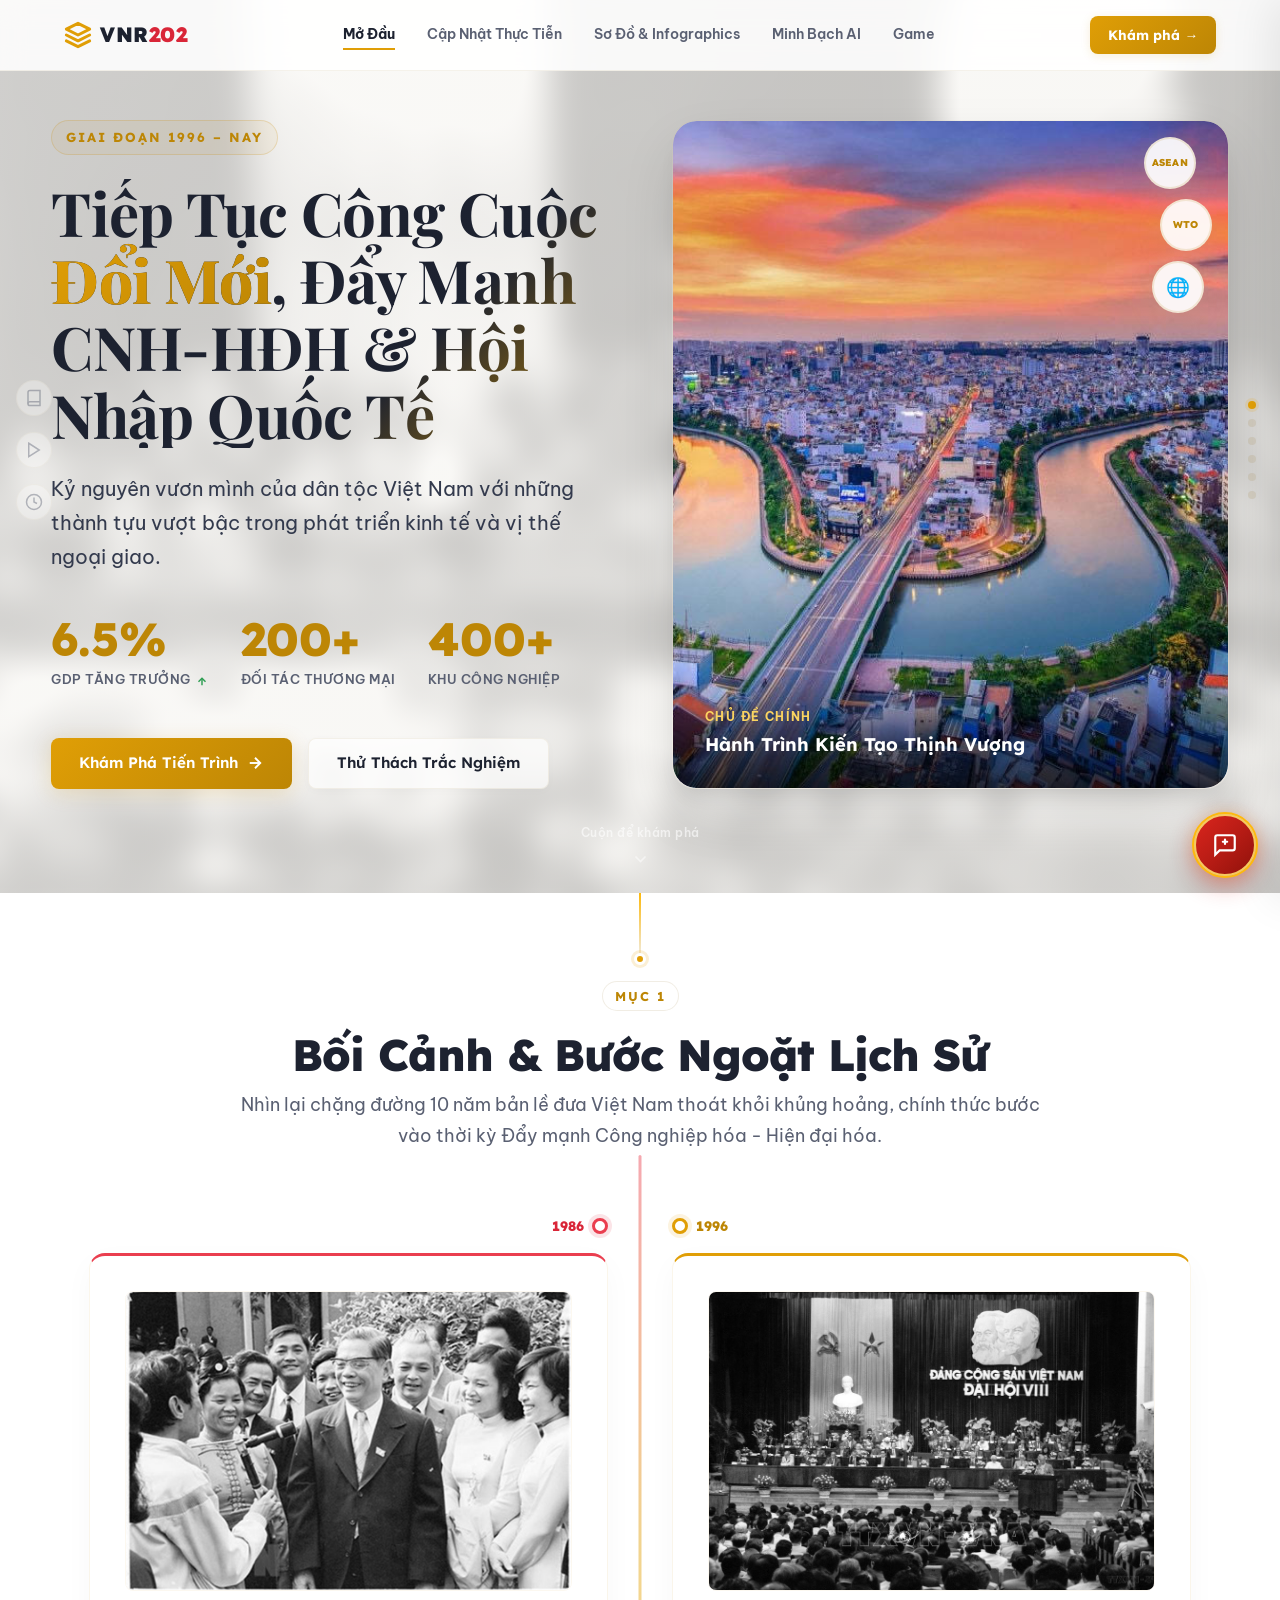
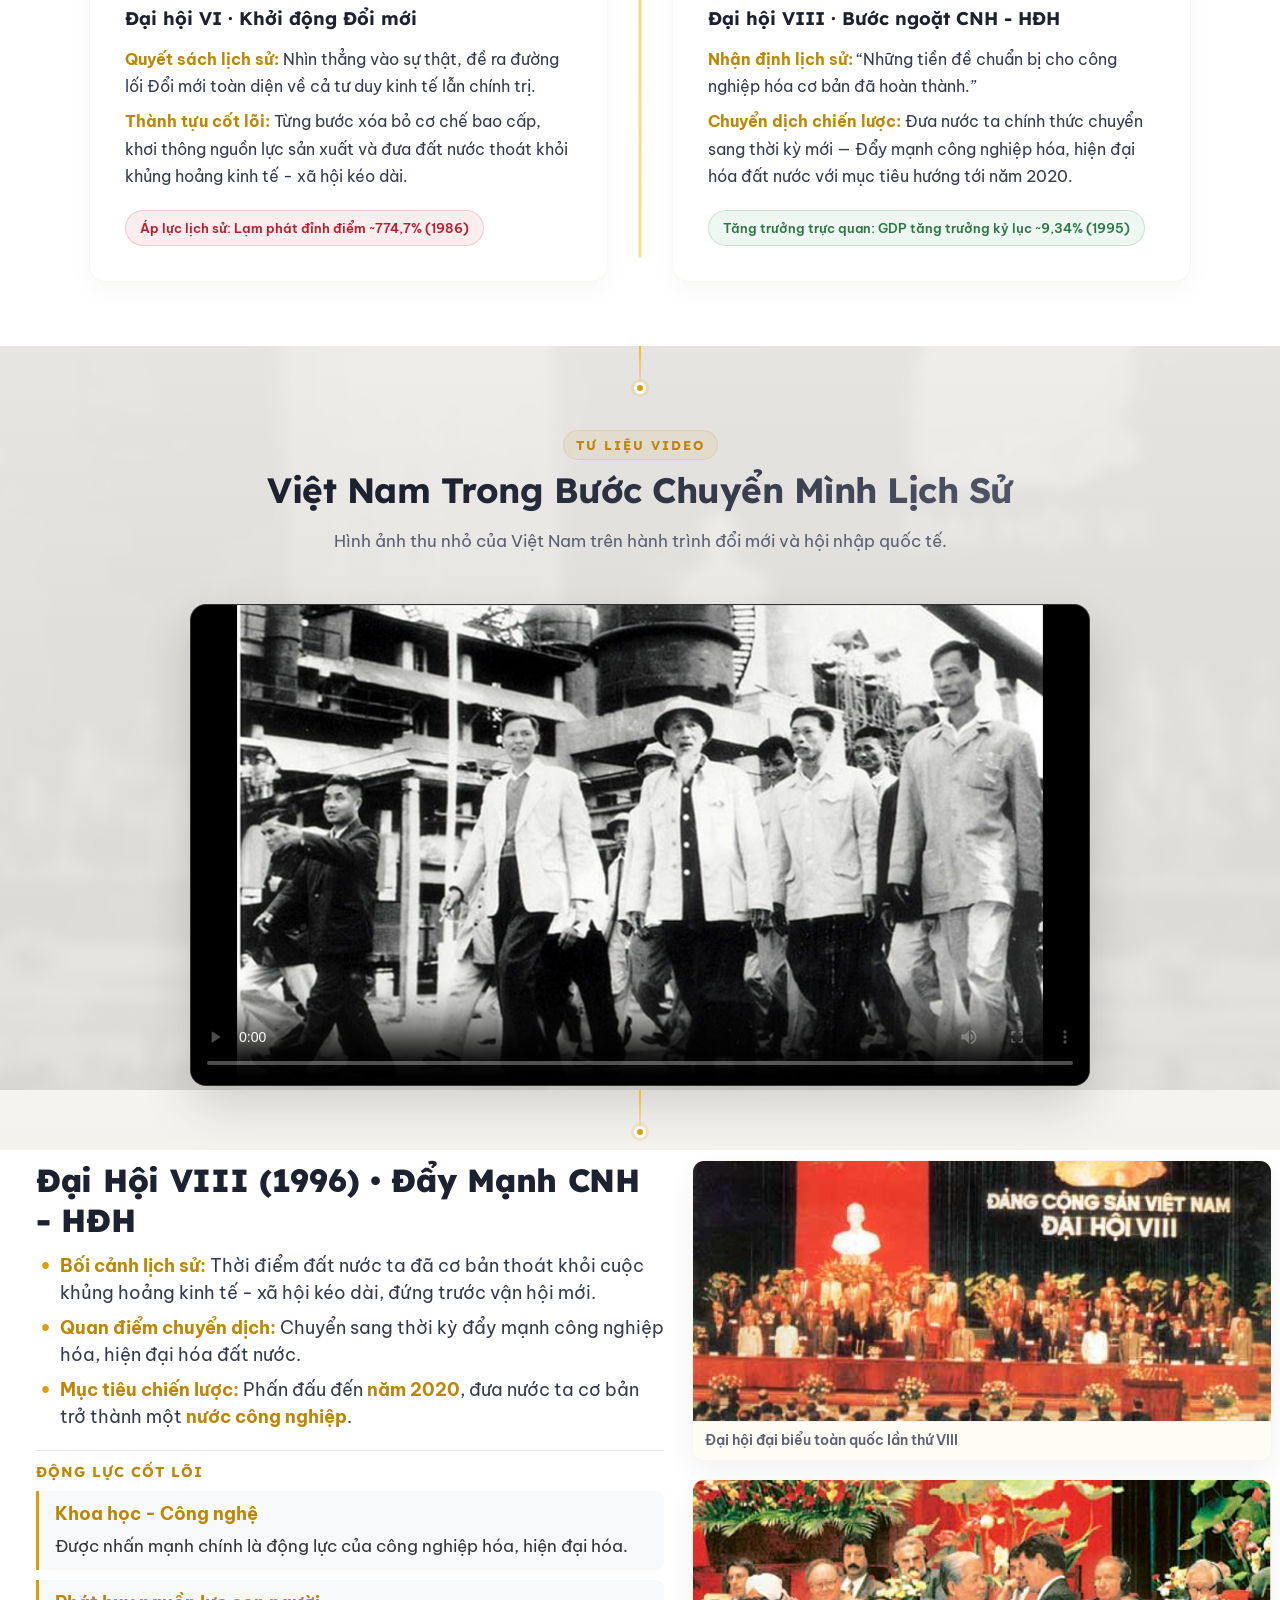
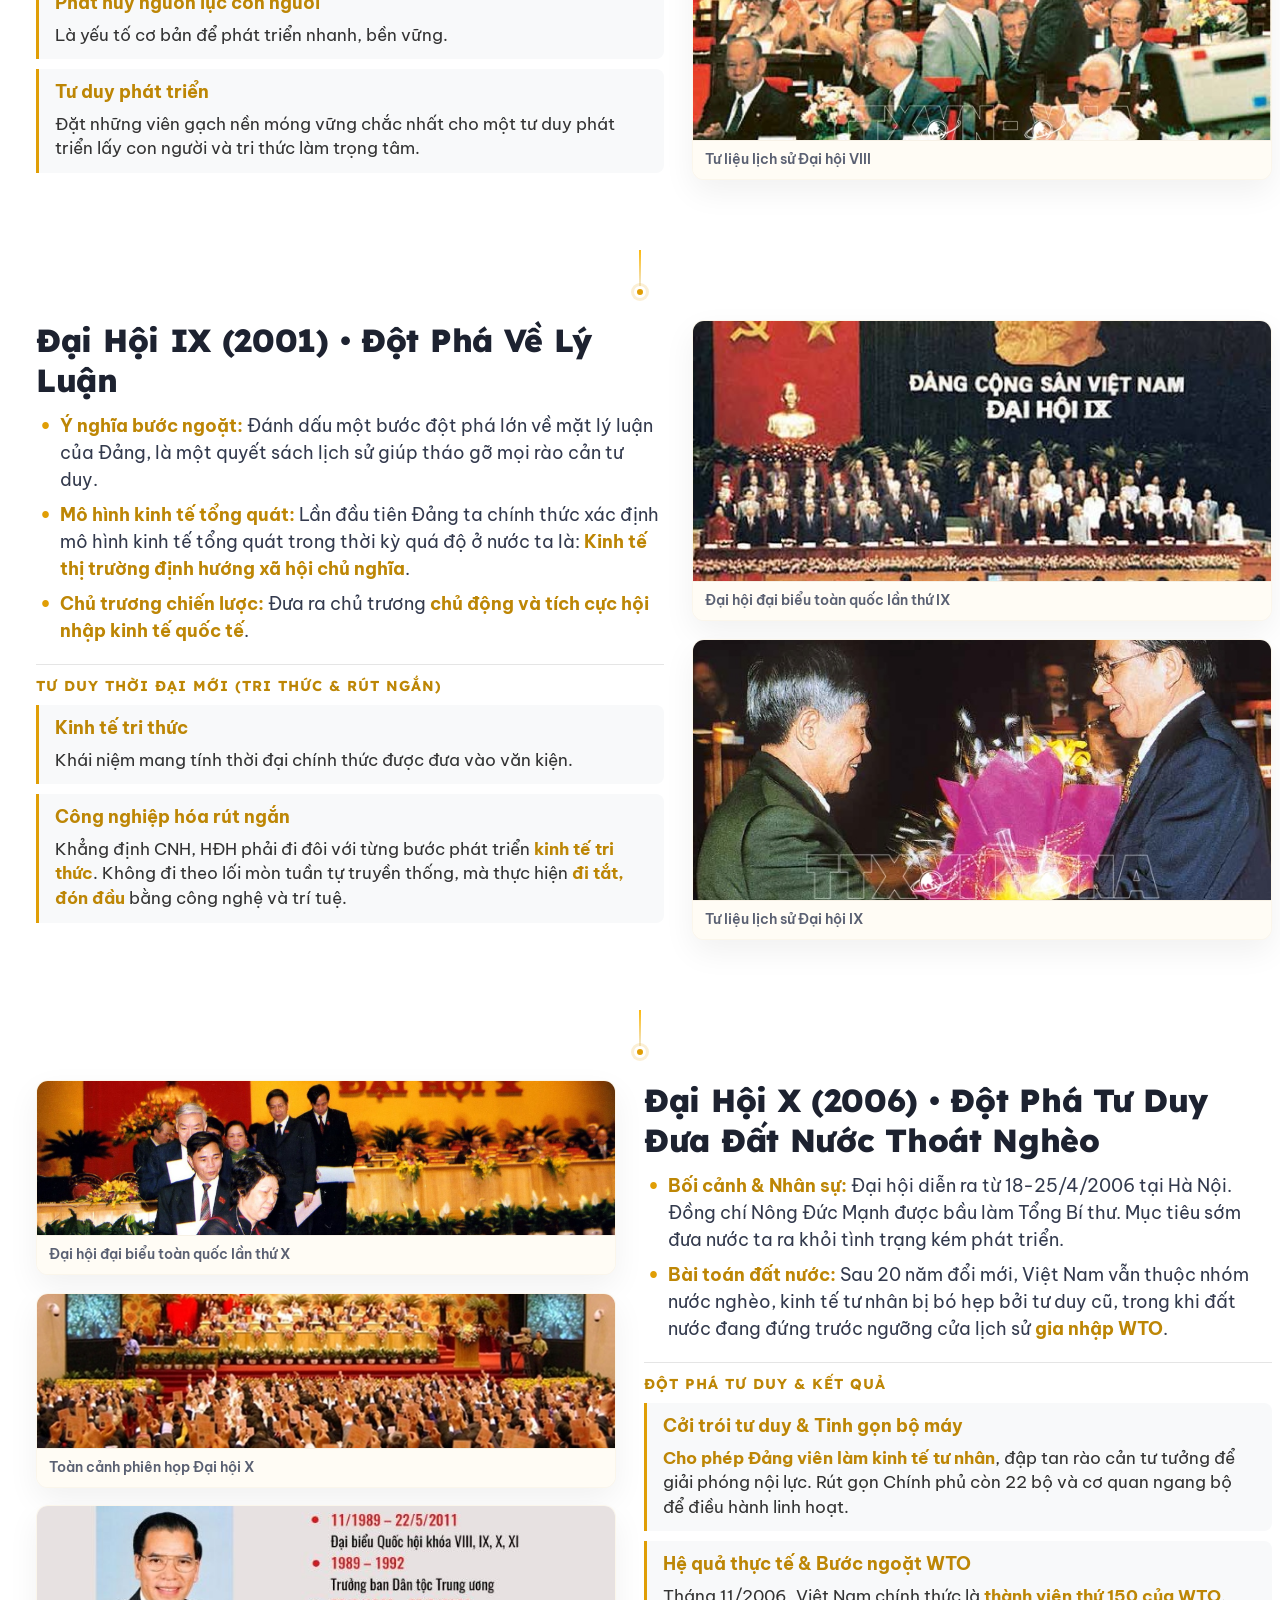
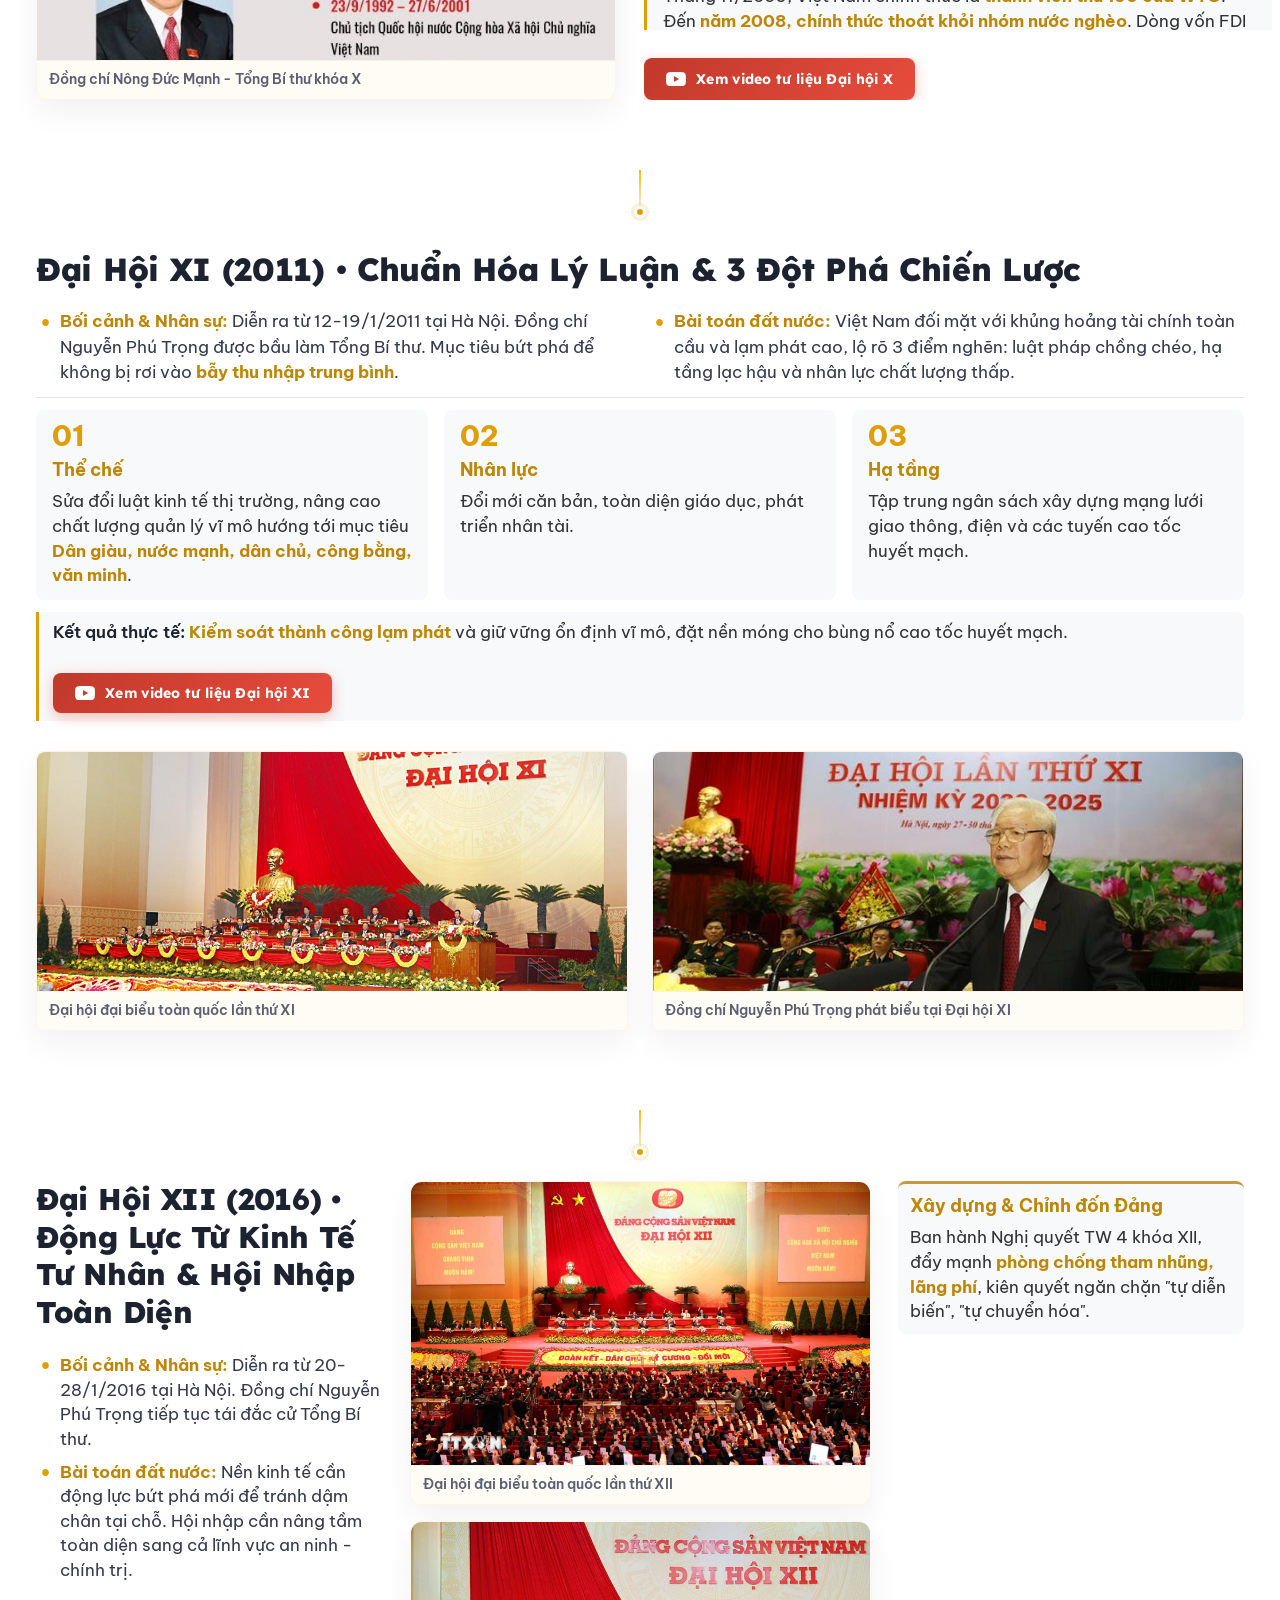
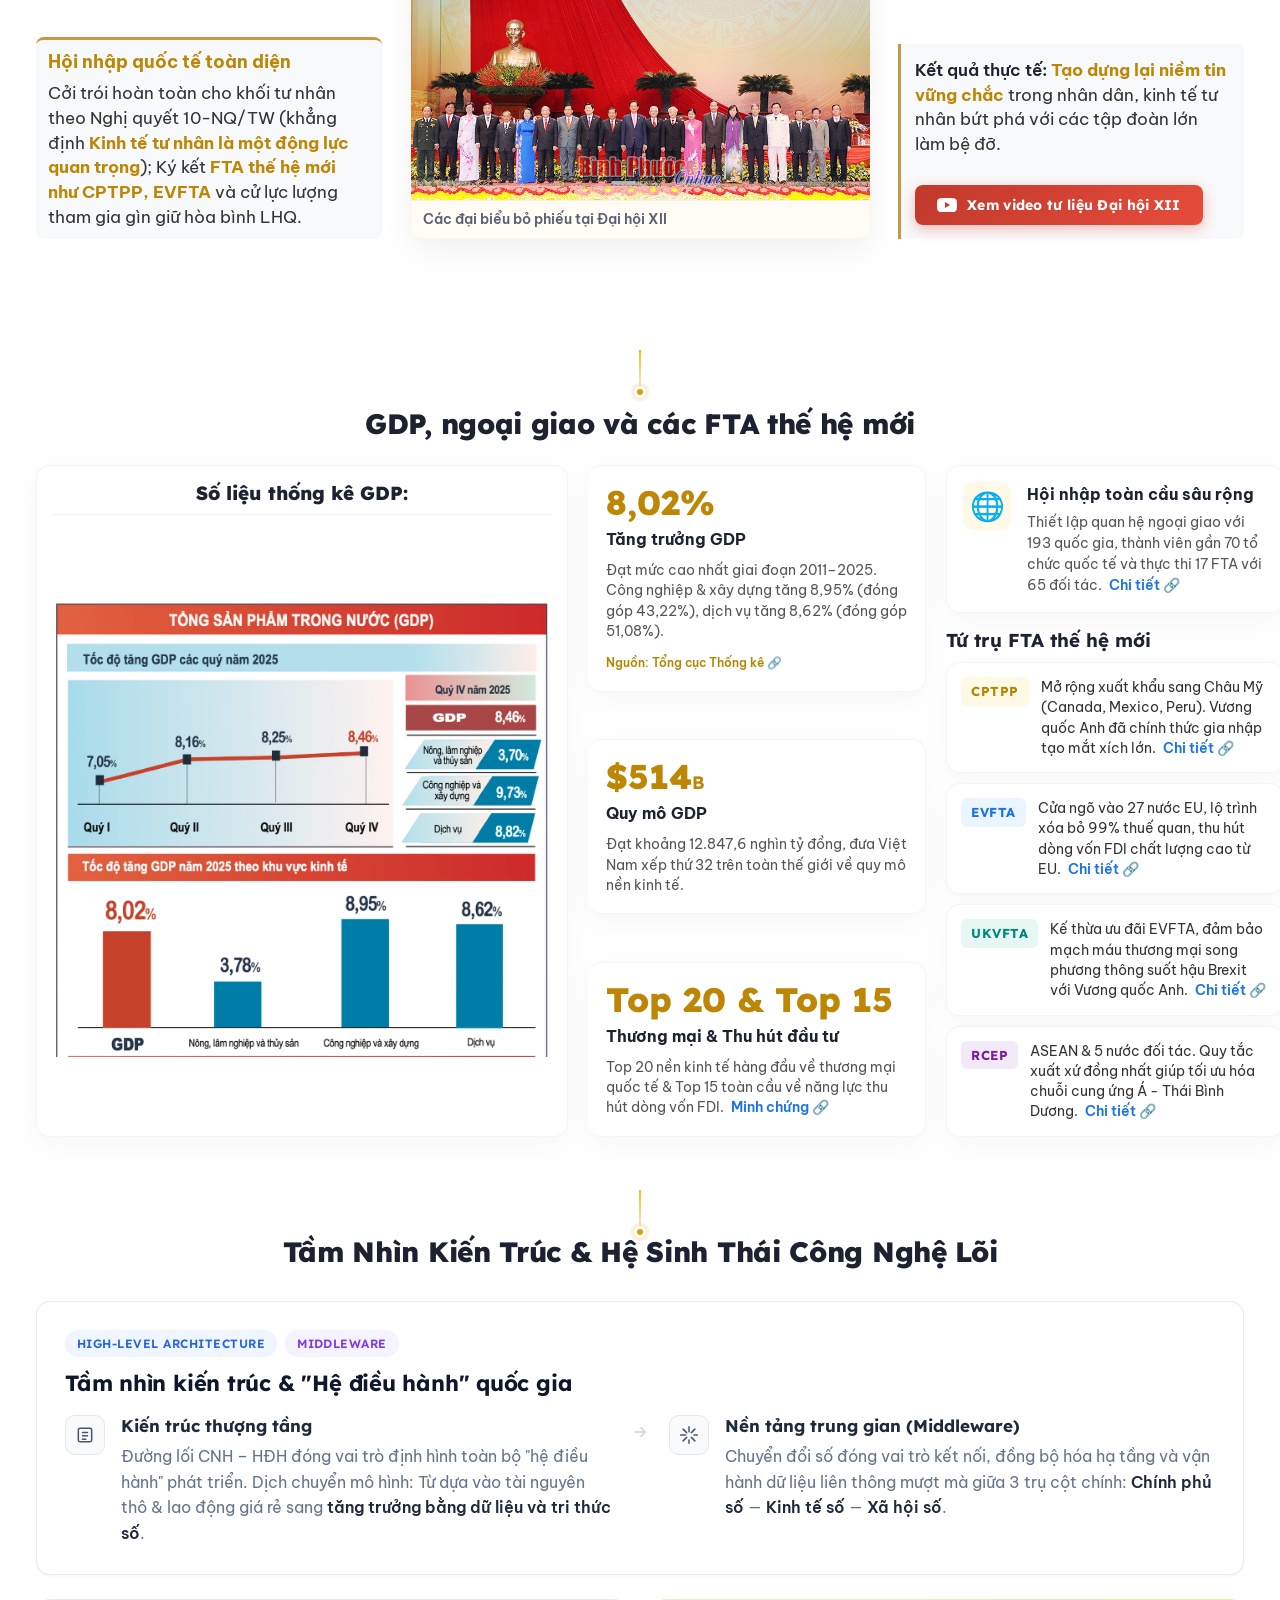
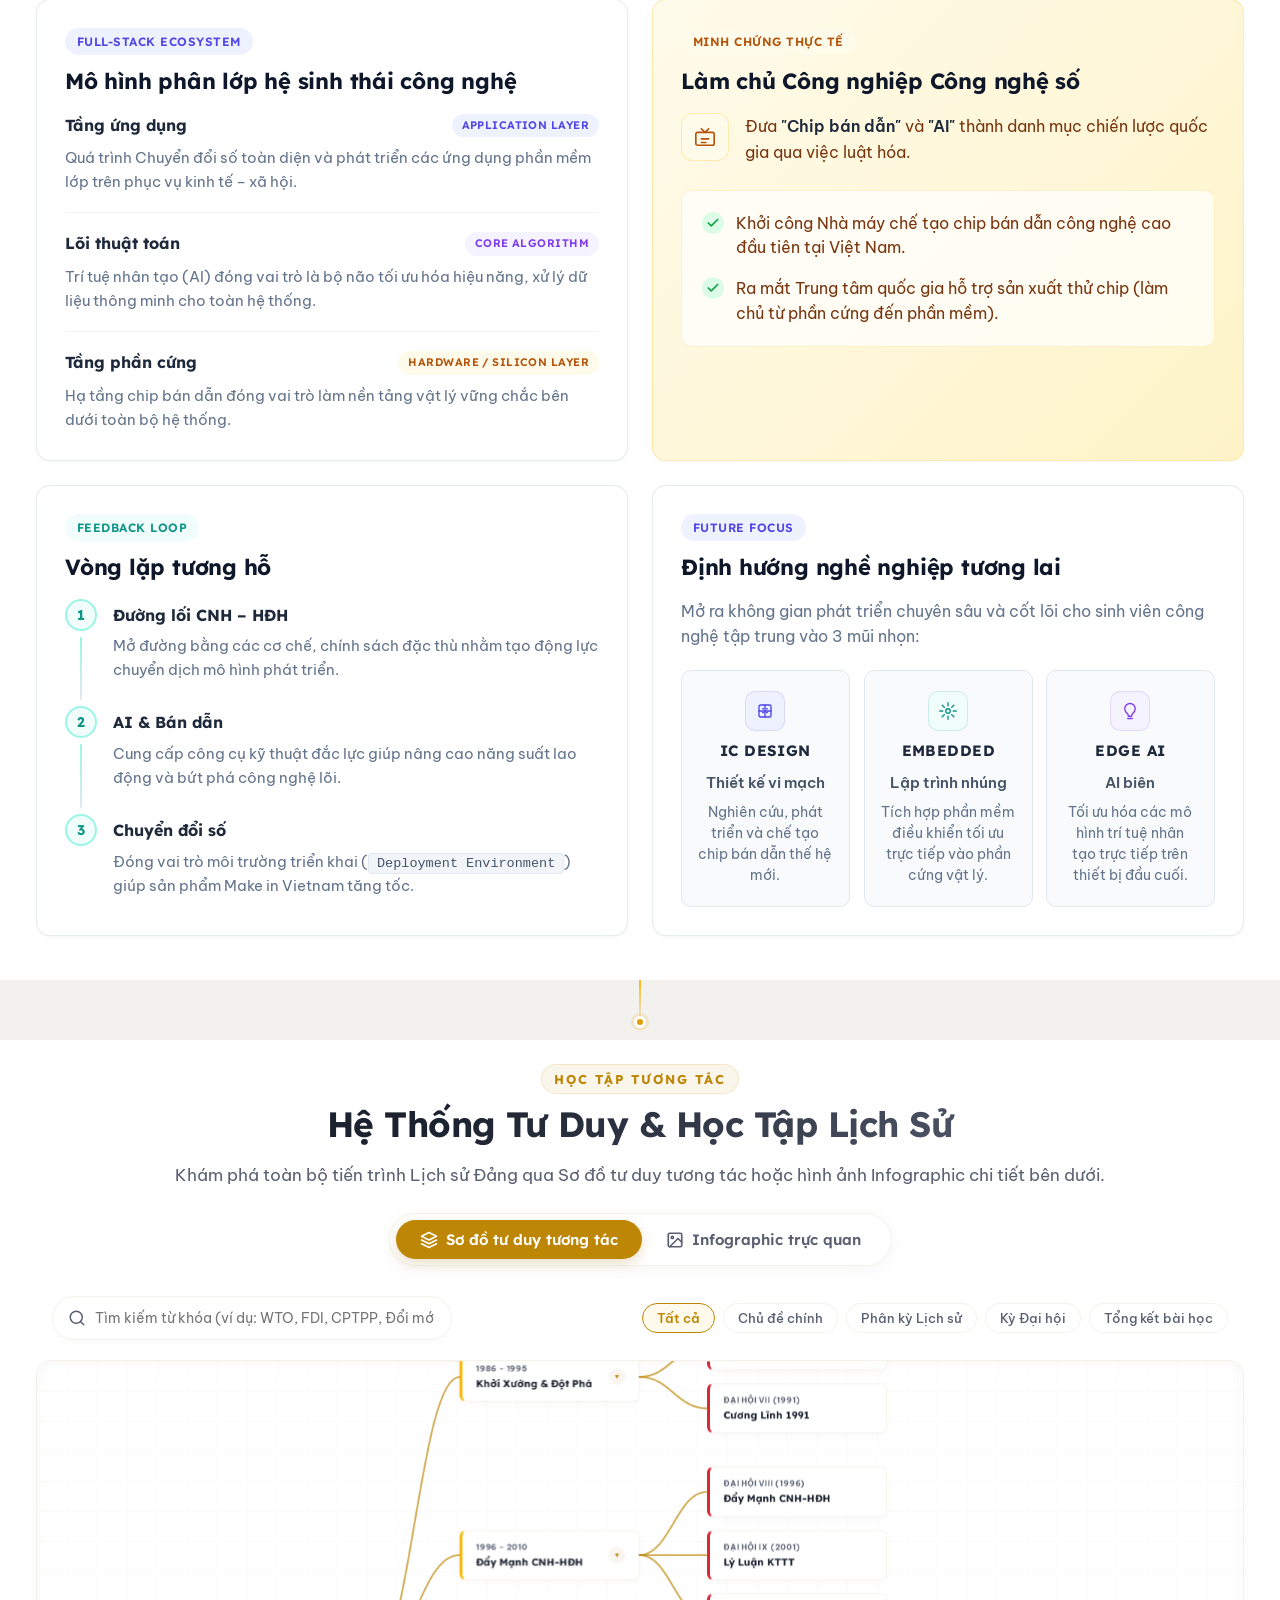
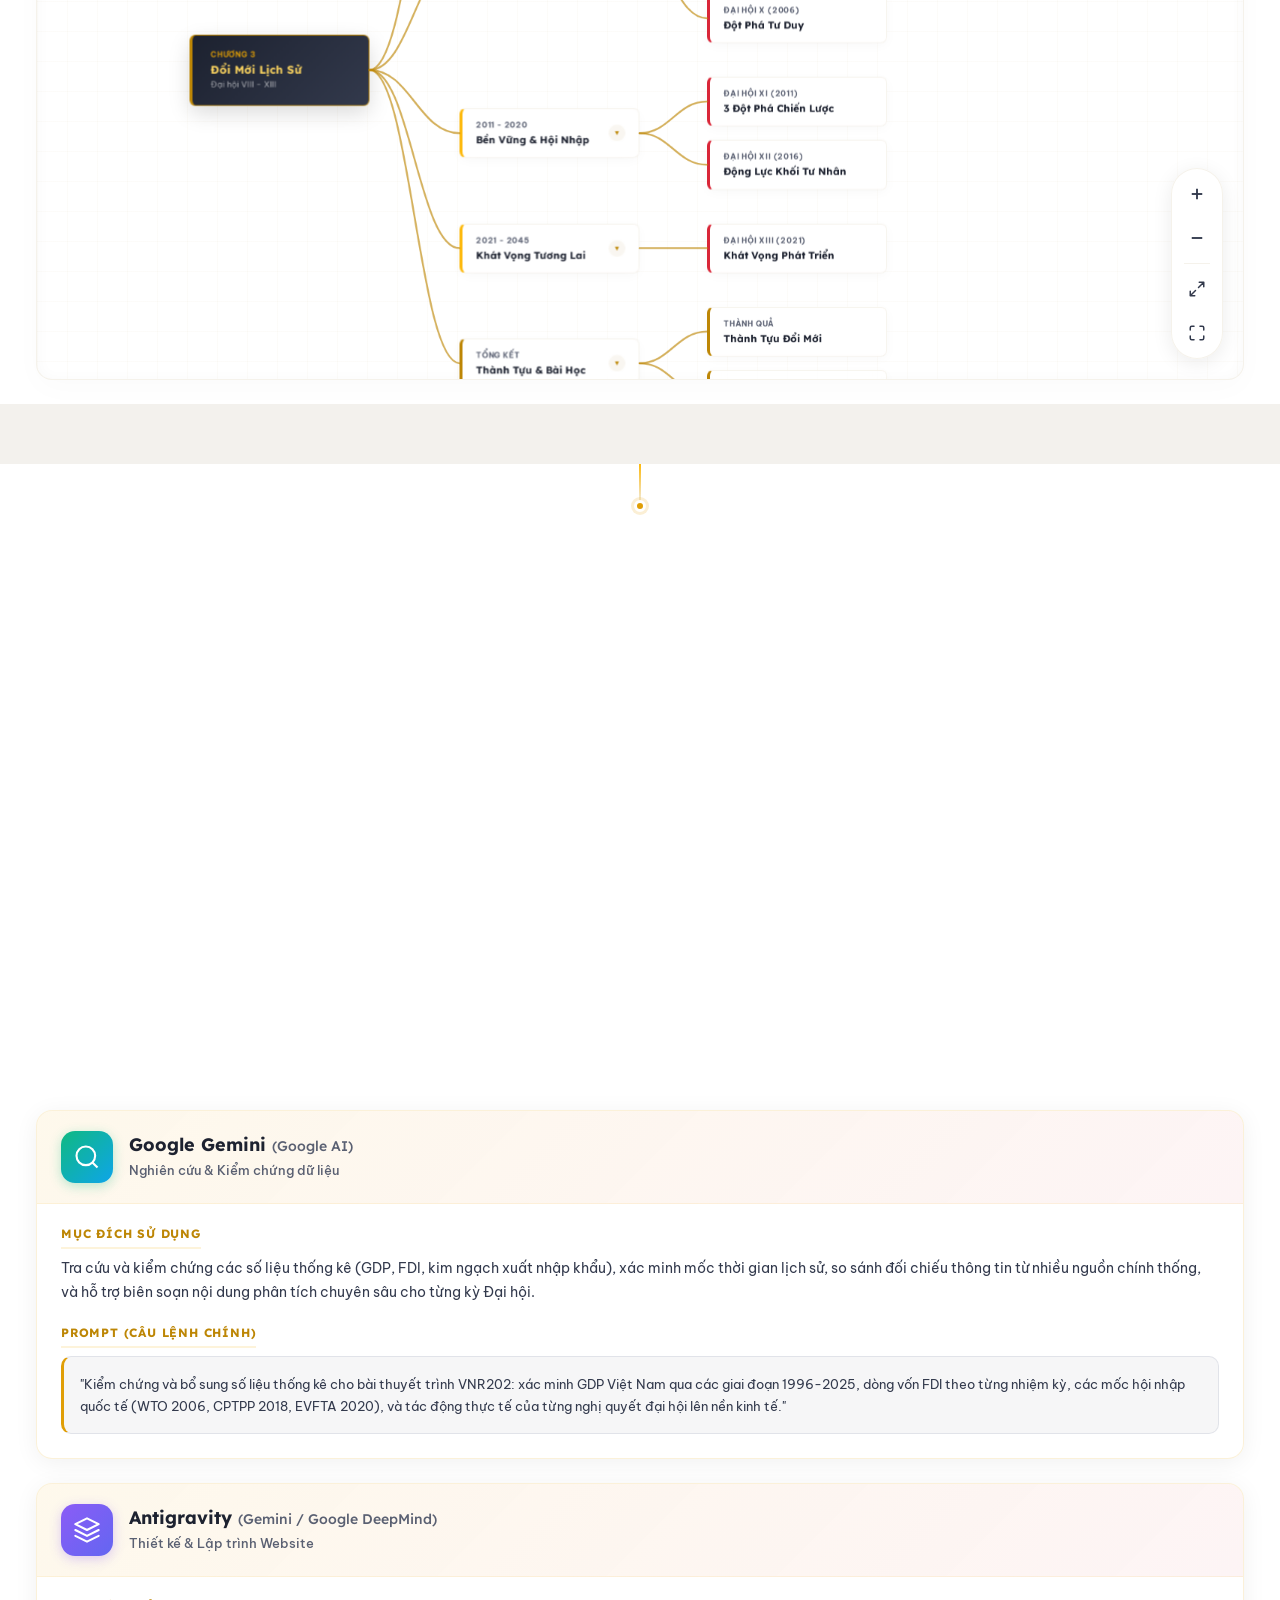
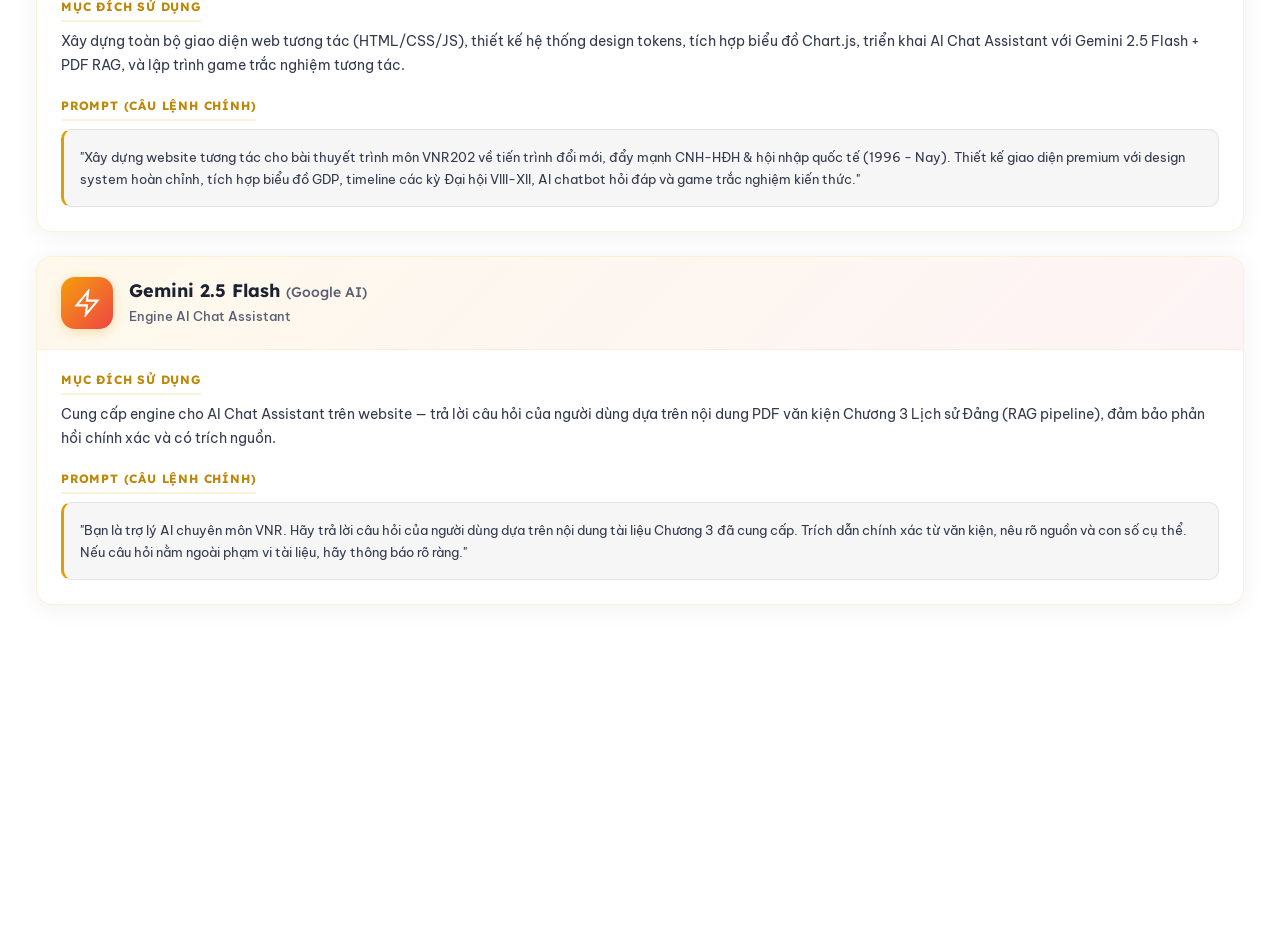
==== commit b40cdfff: "fix add ang realease" ====
--- a/index.html
+++ b/index.html
@@ -15,6 +15,7 @@
         rel="stylesheet">
     <!-- CSS Stylesheet -->
     <link rel="stylesheet" href="style.css?v=36">
+    <link rel="stylesheet" href="mindmap.css?v=2">
 </head>
 
 <body>
@@ -36,6 +37,7 @@
             <nav class="nav-menu" id="navMenu">
                 <a href="#home" class="nav-link active" data-sec="home">Mở Đầu</a>
                 <a href="#capnhat" class="nav-link" data-sec="capnhat">Cập Nhật Thực Tiễn</a>
+                <a href="#so-do-tu-duy" class="nav-link" data-sec="so-do-tu-duy">Sơ Đồ & Infographics</a>
                 <a href="#ai-usage" class="nav-link" data-sec="ai-usage">Minh Bạch AI</a>
                 <a href="game.html" class="nav-link">Game</a>
             </nav>
@@ -54,6 +56,7 @@
         <span class="dot" data-target="intro-video" title="Video"></span>
         <span class="dot" data-target="daihoi-viii" title="Đại hội"></span>
         <span class="dot" data-target="capnhat" title="Cập nhật"></span>
+        <span class="dot" data-target="so-do-tu-duy" title="Sơ đồ tư duy"></span>
     </nav>
 
     <aside class="micro-nav" aria-label="Liên kết nhanh">
@@ -602,6 +605,8 @@
             </div>
         </section>
 
+
+
         <!-- ============================================ -->
         <!-- MỤC 4 SLIDE 1: BỨC TRANH KINH TẾ VĨ MÔ & ĐÒN BẨY FTA -->
         <!-- ============================================ -->
@@ -970,6 +975,304 @@
             </div>
         </section>
 
+        <!-- ============================================ -->
+        <!-- SƠ ĐỒ TƯ DUY & INFOGRAPHICS TƯƠNG TÁC         -->
+        <!-- ============================================ -->
+        <section id="so-do-tu-duy" class="section congress-section">
+            <div class="flow-connector flow-connector--short" aria-hidden="true">
+                <div class="flow-line"></div>
+                <div class="flow-node"></div>
+            </div>
+            
+            <div class="slide-container" style="min-height: auto; height: auto;">
+                <!-- Section Title -->
+                <div class="section-header" style="margin-bottom: 24px; text-align: center;">
+                    <span class="section-tag">Học Tập Tương Tác</span>
+                    <h2 class="section-title">Hệ Thống Tư Duy & Học Tập Lịch Sử</h2>
+                    <p class="section-desc">Khám phá toàn bộ tiến trình Lịch sử Đảng qua Sơ đồ tư duy tương tác hoặc hình ảnh Infographic chi tiết bên dưới.</p>
+                </div>
+
+                <!-- Tabs Container -->
+                <div class="mindmap-tabs-container">
+                    <div class="mindmap-tabs">
+                        <button class="mindmap-tab-btn active" data-tab="sodohoc-tab">
+                            <svg viewBox="0 0 24 24" width="18" height="18" fill="none" stroke="currentColor" stroke-width="2.2" stroke-linecap="round" stroke-linejoin="round">
+                                <path d="M12 2L2 7l10 5 10-5-10-5zM2 17l10 5 10-5M2 12l10 5 10-5"/>
+                            </svg>
+                            Sơ đồ tư duy tương tác
+                        </button>
+                        <button class="mindmap-tab-btn" data-tab="infographic-tab">
+                            <svg viewBox="0 0 24 24" width="18" height="18" fill="none" stroke="currentColor" stroke-width="2.2" stroke-linecap="round" stroke-linejoin="round">
+                                <rect x="3" y="3" width="18" height="18" rx="2" ry="2" />
+                                <circle cx="8.5" cy="8.5" r="1.5" />
+                                <polyline points="21 15 16 10 5 21" />
+                            </svg>
+                            Infographic trực quan
+                        </button>
+                    </div>
+                </div>
+
+                <!-- TAB CONTENT 1: SƠ ĐỒ TƯ DUY -->
+                <div id="sodohoc-tab" class="mindmap-tab-panel active">
+                    <!-- Controls Toolbar -->
+                    <div class="mindmap-header-controls reveal-item">
+                        <!-- Search Box -->
+                        <div class="mindmap-search-wrapper">
+                            <svg viewBox="0 0 24 24" width="18" height="18" fill="none" stroke="currentColor" stroke-width="2" stroke-linecap="round" stroke-linejoin="round">
+                                <circle cx="11" cy="11" r="8"></circle>
+                                <line x1="21" y1="21" x2="16.65" y2="16.65"></line>
+                            </svg>
+                            <input type="text" id="mindmapSearch" class="mindmap-search-input" placeholder="Tìm kiếm từ khóa (ví dụ: WTO, FDI, CPTPP, Đổi mới)..." autocomplete="off">
+                        </div>
+
+                        <!-- Category Badges -->
+                        <div class="mindmap-filter-tags">
+                            <button class="filter-tag active" data-category="all">Tất cả</button>
+                            <button class="filter-tag" data-category="general">Chủ đề chính</button>
+                            <button class="filter-tag" data-category="timeline">Phân kỳ Lịch sử</button>
+                            <button class="filter-tag" data-category="congress">Kỳ Đại hội</button>
+                            <button class="filter-tag" data-category="general">Tổng kết bài học</button>
+                        </div>
+                    </div>
+
+                    <!-- Viewport containing Zoom and Mindmap -->
+                    <div class="mindmap-viewport reveal-item" id="mindmapViewport">
+                        <!-- Floating Zoom buttons -->
+                        <div class="mindmap-zoom-bar">
+                            <button class="zoom-btn" id="zoomIn" title="Phóng to">
+                                <svg viewBox="0 0 24 24" width="18" height="18" fill="none" stroke="currentColor" stroke-width="2.5"><line x1="12" y1="5" x2="12" y2="19"></line><line x1="5" y1="12" x2="19" y2="12"></line></svg>
+                            </button>
+                            <button class="zoom-btn" id="zoomOut" title="Thu nhỏ">
+                                <svg viewBox="0 0 24 24" width="18" height="18" fill="none" stroke="currentColor" stroke-width="2.5"><line x1="5" y1="12" x2="19" y2="12"></line></svg>
+                            </button>
+                            <div class="zoom-divider"></div>
+                            <button class="zoom-btn" id="zoomReset" title="Về mặc định">
+                                <svg viewBox="0 0 24 24" width="18" height="18" fill="none" stroke="currentColor" stroke-width="2" stroke-linecap="round" stroke-linejoin="round"><path d="M15 3h6v6M9 21H3v-6M21 3l-7 7M3 21l7-7"/></svg>
+                            </button>
+                            <button class="zoom-btn" id="zoomFullscreen" title="Toàn màn hình">
+                                <svg viewBox="0 0 24 24" width="18" height="18" fill="none" stroke="currentColor" stroke-width="2" stroke-linecap="round" stroke-linejoin="round"><path d="M8 3H5a2 2 0 0 0-2 2v3m18 0V5a2 2 0 0 0-2-2h-3m0 18h3a2 2 0 0 0 2-2v-3M3 16v3a2 2 0 0 0 2 2h3"/></svg>
+                            </button>
+                        </div>
+
+                        <!-- Canvas Workspace -->
+                        <div class="mindmap-container" id="mindmapContainer">
+                            <!-- SVG lines will be rendered here -->
+                            <svg class="mindmap-svg" id="mindmapSvg"></svg>
+                            
+                            <!-- Hierarchy Tree Nodes -->
+                            <div class="mindmap-tree">
+                                <!-- Root Node -->
+                                <div class="mindmap-node mindmap-root" id="node-root" data-category="general">
+                                    <div class="node-content">
+                                        <div class="node-title-group">
+                                            <span class="node-tag">Chương 3</span>
+                                            <h4 class="node-title">Đổi Mới Lịch Sử</h4>
+                                            <span class="node-desc">Đại hội VIII - XIII</span>
+                                        </div>
+                                    </div>
+                                </div>
+
+                                <!-- Branches Column -->
+                                <div class="mindmap-branches">
+                                    
+                                    <!-- Branch 1: Khoi xuong -->
+                                    <div class="mindmap-branch-group">
+                                        <div class="mindmap-node mindmap-branch" id="node-branch1" data-category="timeline">
+                                            <div class="node-content">
+                                                <div class="node-title-group">
+                                                    <span class="node-tag">1986 - 1995</span>
+                                                    <h4 class="node-title">Khởi Xướng & Đột Phá</h4>
+                                                </div>
+                                                <button class="node-toggle" aria-label="Toggle children">▼</button>
+                                            </div>
+                                        </div>
+                                        <div class="mindmap-leaves">
+                                            <div class="mindmap-node mindmap-leaf" id="node-dh6" data-category="congress">
+                                                <div class="node-content">
+                                                    <div class="node-title-group">
+                                                        <span class="node-tag">Đại hội VI (1986)</span>
+                                                        <h4 class="node-title">Khởi Xướng Đổi Mới</h4>
+                                                    </div>
+                                                </div>
+                                            </div>
+                                            <div class="mindmap-node mindmap-leaf" id="node-dh7" data-category="congress">
+                                                <div class="node-content">
+                                                    <div class="node-title-group">
+                                                        <span class="node-tag">Đại hội VII (1991)</span>
+                                                        <h4 class="node-title">Cương Lĩnh 1991</h4>
+                                                    </div>
+                                                </div>
+                                            </div>
+                                        </div>
+                                    </div>
+
+                                    <!-- Branch 2: Day manh CNH-HDH -->
+                                    <div class="mindmap-branch-group">
+                                        <div class="mindmap-node mindmap-branch" id="node-branch2" data-category="timeline">
+                                            <div class="node-content">
+                                                <div class="node-title-group">
+                                                    <span class="node-tag">1996 - 2010</span>
+                                                    <h4 class="node-title">Đẩy Mạnh CNH-HĐH</h4>
+                                                </div>
+                                                <button class="node-toggle" aria-label="Toggle children">▼</button>
+                                            </div>
+                                        </div>
+                                        <div class="mindmap-leaves">
+                                            <div class="mindmap-node mindmap-leaf" id="node-dh8" data-category="congress">
+                                                <div class="node-content">
+                                                    <div class="node-title-group">
+                                                        <span class="node-tag">Đại hội VIII (1996)</span>
+                                                        <h4 class="node-title">Đẩy Mạnh CNH-HĐH</h4>
+                                                    </div>
+                                                </div>
+                                            </div>
+                                            <div class="mindmap-node mindmap-leaf" id="node-dh9" data-category="congress">
+                                                <div class="node-content">
+                                                    <div class="node-title-group">
+                                                        <span class="node-tag">Đại hội IX (2001)</span>
+                                                        <h4 class="node-title">Lý Luận KTTT</h4>
+                                                    </div>
+                                                </div>
+                                            </div>
+                                            <div class="mindmap-node mindmap-leaf" id="node-dh10" data-category="congress">
+                                                <div class="node-content">
+                                                    <div class="node-title-group">
+                                                        <span class="node-tag">Đại hội X (2006)</span>
+                                                        <h4 class="node-title">Đột Phá Tư Duy</h4>
+                                                    </div>
+                                                </div>
+                                            </div>
+                                        </div>
+                                    </div>
+
+                                    <!-- Branch 3: Hoi nhap sau rong -->
+                                    <div class="mindmap-branch-group">
+                                        <div class="mindmap-node mindmap-branch" id="node-branch3" data-category="timeline">
+                                            <div class="node-content">
+                                                <div class="node-title-group">
+                                                    <span class="node-tag">2011 - 2020</span>
+                                                    <h4 class="node-title">Bền Vững & Hội Nhập</h4>
+                                                </div>
+                                                <button class="node-toggle" aria-label="Toggle children">▼</button>
+                                            </div>
+                                        </div>
+                                        <div class="mindmap-leaves">
+                                            <div class="mindmap-node mindmap-leaf" id="node-dh11" data-category="congress">
+                                                <div class="node-content">
+                                                    <div class="node-title-group">
+                                                        <span class="node-tag">Đại hội XI (2011)</span>
+                                                        <h4 class="node-title">3 Đột Phá Chiến Lược</h4>
+                                                    </div>
+                                                </div>
+                                            </div>
+                                            <div class="mindmap-node mindmap-leaf" id="node-dh12" data-category="congress">
+                                                <div class="node-content">
+                                                    <div class="node-title-group">
+                                                        <span class="node-tag">Đại hội XII (2016)</span>
+                                                        <h4 class="node-title">Động Lực Khối Tư Nhân</h4>
+                                                    </div>
+                                                </div>
+                                            </div>
+                                        </div>
+                                    </div>
+
+                                    <!-- Branch 4: Khat vong -->
+                                    <div class="mindmap-branch-group">
+                                        <div class="mindmap-node mindmap-branch" id="node-branch4" data-category="timeline">
+                                            <div class="node-content">
+                                                <div class="node-title-group">
+                                                    <span class="node-tag">2021 - 2045</span>
+                                                    <h4 class="node-title">Khát Vọng Tương Lai</h4>
+                                                </div>
+                                                <button class="node-toggle" aria-label="Toggle children">▼</button>
+                                            </div>
+                                        </div>
+                                        <div class="mindmap-leaves">
+                                            <div class="mindmap-node mindmap-leaf" id="node-dh13" data-category="congress">
+                                                <div class="node-content">
+                                                    <div class="node-title-group">
+                                                        <span class="node-tag">Đại hội XIII (2021)</span>
+                                                        <h4 class="node-title">Khát Vọng Phát Triển</h4>
+                                                    </div>
+                                                </div>
+                                            </div>
+                                        </div>
+                                    </div>
+
+                                    <!-- Branch 5: Tong ket -->
+                                    <div class="mindmap-branch-group">
+                                        <div class="mindmap-node mindmap-branch" id="node-branch5" data-category="general">
+                                            <div class="node-content">
+                                                <div class="node-title-group">
+                                                    <span class="node-tag">Tổng Kết</span>
+                                                    <h4 class="node-title">Thành Tựu & Bài Học</h4>
+                                                </div>
+                                                <button class="node-toggle" aria-label="Toggle children">▼</button>
+                                            </div>
+                                        </div>
+                                        <div class="mindmap-leaves">
+                                            <div class="mindmap-node mindmap-leaf" id="node-thanhtuu" data-category="general">
+                                                <div class="node-content">
+                                                    <div class="node-title-group">
+                                                        <span class="node-tag">Thành quả</span>
+                                                        <h4 class="node-title">Thành Tựu Đổi Mới</h4>
+                                                    </div>
+                                                </div>
+                                            </div>
+                                            <div class="mindmap-node mindmap-leaf" id="node-baihoc" data-category="general">
+                                                <div class="node-content">
+                                                    <div class="node-title-group">
+                                                        <span class="node-tag">Kinh nghiệm</span>
+                                                        <h4 class="node-title">5 Bài Học Lịch Sử</h4>
+                                                    </div>
+                                                </div>
+                                            </div>
+                                        </div>
+                                    </div>
+
+                                </div>
+                            </div>
+                        </div>
+                    </div>
+                </div>
+
+                <!-- TAB CONTENT 2: INFOGRAPHIC -->
+                <div id="infographic-tab" class="mindmap-tab-panel">
+                    <div class="infographic-viewer reveal-item">
+                        <div class="infographic-toolbar">
+                            <span style="font-family: var(--font-heading); font-size: 14px; font-weight: 700; color: var(--text-primary);">Bộ điều khiển Infographic</span>
+                            <div class="infographic-actions">
+                                <button class="info-btn" id="infoZoomIn" title="Phóng to">
+                                    <svg viewBox="0 0 24 24" width="16" height="16" fill="none" stroke="currentColor" stroke-width="2.5"><line x1="12" y1="5" x2="12" y2="19"></line><line x1="5" y1="12" x2="19" y2="12"></line></svg>
+                                    Phóng to
+                                </button>
+                                <button class="info-btn" id="infoZoomOut" title="Thu nhỏ">
+                                    <svg viewBox="0 0 24 24" width="16" height="16" fill="none" stroke="currentColor" stroke-width="2.5"><line x1="5" y1="12" x2="19" y2="12"></line></svg>
+                                    Thu nhỏ
+                                </button>
+                                <button class="info-btn" id="infoReset" title="Về kích thước mặc định">
+                                    Đặt lại
+                                </button>
+                                <button class="info-btn" id="infoFullscreen" title="Mở lightbox toàn màn hình">
+                                    <svg viewBox="0 0 24 24" width="16" height="16" fill="none" stroke="currentColor" stroke-width="2" stroke-linecap="round" stroke-linejoin="round"><path d="M8 3H5a2 2 0 0 0-2 2v3m18 0V5a2 2 0 0 0-2-2h-3m0 18h3a2 2 0 0 0 2-2v-3M3 16v3a2 2 0 0 0 2 2h3"/></svg>
+                                    Xem toàn màn hình
+                                </button>
+                                <a href="img/inforgraphic.png" download="VNR_Tien_trinh_Doi_moi_Infographic.png" class="info-btn info-btn-primary" title="Tải về ảnh độ phân giải cao">
+                                    <svg viewBox="0 0 24 24" width="16" height="16" fill="none" stroke="currentColor" stroke-width="2.5" stroke-linecap="round" stroke-linejoin="round"><path d="M21 15v4a2 2 0 0 1-2 2H5a2 2 0 0 1-2-2v-4M7 10l5 5 5-5M12 15V3"/></svg>
+                                    Tải ảnh gốc (2.6MB)
+                                </a>
+                            </div>
+                        </div>
+
+                        <!-- Drag container -->
+                        <div class="infographic-drag-container" id="infographicDragContainer">
+                            <img src="img/inforgraphic.png" alt="Tiến trình Đổi mới Infographic" id="infographicImage" class="infographic-image" draggable="false" />
+                        </div>
+                    </div>
+                </div>
+
+            </div>
+        </section>
 
 
         <!-- ============================================ -->
@@ -1234,9 +1537,67 @@
         <span class="ai-tooltip">Hỏi đáp AI</span>
     </button>
 
+    <!-- SLIDE-IN DETAILED SIDE PANEL FOR MINDMAP -->
+    <div id="nodeDetailPanel" class="node-detail-panel" aria-label="Chi tiết nội dung sơ đồ">
+        <div class="panel-header-bg"></div>
+        <button id="panelClose" class="panel-close-btn" title="Đóng bảng chi tiết">
+            <svg viewBox="0 0 24 24" width="18" height="18" fill="none" stroke="currentColor" stroke-width="2.5">
+                <line x1="18" y1="6" x2="6" y2="18"></line>
+                <line x1="6" y1="6" x2="18" y2="18"></line>
+            </svg>
+        </button>
+        <div class="panel-body">
+            <span id="panelCategory" class="panel-category-badge">Chủ đề</span>
+            <h3 id="panelTitle" class="panel-title">Tiêu đề nội dung</h3>
+            <span id="panelSubtitle" class="panel-subtitle">Phân đề</span>
+            
+            <div class="panel-divider"></div>
+            
+            <div class="panel-section">
+                <h4 class="panel-section-title">Bối cảnh & Tổng quan</h4>
+                <p id="panelDesc" class="panel-detail-text">Nội dung tóm tắt sơ lược...</p>
+            </div>
+            
+            <div class="panel-section">
+                <h4 class="panel-section-title">Quyết sách & Điểm cốt lõi</h4>
+                <ul id="panelBullets" class="panel-bullets">
+                    <!-- Dynamic bullet items will be appended here -->
+                </ul>
+            </div>
+            
+            <div class="panel-section">
+                <div class="panel-stat-card">
+                    <span id="panelStatLabel" class="panel-stat-label">Số liệu minh chứng</span>
+                    <span id="panelStatValue" class="panel-stat-value">Tỷ lệ %</span>
+                    <p id="panelStatDesc" class="panel-stat-desc">Mô tả chi tiết về số liệu thực tế liên quan...</p>
+                </div>
+            </div>
+            
+            <div id="panelImageWrapper" class="panel-image-wrapper">
+                <img id="panelImage" src="img/VN_buoc_chuyen_minh.jpg" alt="Hình ảnh tư liệu lịch sử" />
+                <div id="panelImageCaption" class="panel-image-caption">Chú thích hình ảnh tư liệu</div>
+            </div>
+        </div>
+    </div>
+
+    <!-- FULLSCREEN LIGHTBOX MODAL FOR INFOGRAPHIC -->
+    <div id="infographicLightbox" class="infographic-lightbox" aria-label="Xem ảnh toàn màn hình">
+        <button id="lightboxClose" class="lightbox-close-btn" title="Đóng chế độ toàn màn hình">
+            <svg viewBox="0 0 24 24" width="22" height="22" fill="none" stroke="currentColor" stroke-width="2.5">
+                <line x1="18" y1="6" x2="6" y2="18"></line>
+                <line x1="6" y1="6" x2="18" y2="18"></line>
+            </svg>
+        </button>
+        <div class="lightbox-img-wrapper" id="lightboxImgWrapper">
+            <img id="lightboxImage" src="img/inforgraphic.png" alt="Infographic gốc" class="lightbox-image" draggable="false" />
+        </div>
+        <div class="lightbox-hint">Cuộn chuột để Phóng to/Thu nhỏ · Giữ chuột và Kéo để Di chuyển</div>
+    </div>
+
     <!-- App JavaScript -->
     <script src="ai-chat.js"></script>
     <script src="app.js"></script>
+    <script src="mindmap.js?v=2"></script>
 </body>
 
 </html>
--- a/mindmap.css
+++ b/mindmap.css
@@ -0,0 +1,931 @@
+/*
+========================================================================
+   MINDMAP & INFOGRAPHIC INTEGRATION STYLES
+========================================================================
+*/
+
+/* --- SECTION & CONTAINER INTEGRATION --- */
+#so-do-tu-duy {
+    background-color: var(--color-slate-900);
+    position: relative;
+    overflow: hidden;
+    padding: 60px 0;
+}
+
+/* --- TABS SYSTEM --- */
+.mindmap-tabs-container {
+    display: flex;
+    justify-content: center;
+    margin-bottom: 30px;
+    z-index: 10;
+    position: relative;
+}
+
+.mindmap-tabs {
+    display: flex;
+    background: rgba(255, 255, 255, 0.6);
+    border: 1px solid var(--glass-border);
+    backdrop-filter: blur(8px);
+    padding: 6px;
+    border-radius: 40px;
+    box-shadow: 0 4px 20px rgba(0, 0, 0, 0.04);
+}
+
+.mindmap-tab-btn {
+    border: none;
+    background: transparent;
+    padding: 10px 24px;
+    font-family: var(--font-heading);
+    font-size: 15px;
+    font-weight: 600;
+    color: var(--text-muted);
+    border-radius: 30px;
+    cursor: pointer;
+    transition: all 0.3s cubic-bezier(0.25, 0.8, 0.25, 1);
+    display: flex;
+    align-items: center;
+    gap: 8px;
+}
+
+.mindmap-tab-btn svg {
+    transition: transform 0.3s ease;
+}
+
+.mindmap-tab-btn:hover {
+    color: var(--text-primary);
+}
+
+.mindmap-tab-btn:hover svg {
+    transform: scale(1.1);
+}
+
+.mindmap-tab-btn.active {
+    background: var(--accent-color);
+    color: var(--color-white);
+    box-shadow: 0 4px 12px rgba(184, 144, 71, 0.3);
+}
+
+/* Tab Panel Visibility */
+.mindmap-tab-panel {
+    display: none;
+    opacity: 0;
+    transition: opacity 0.4s ease;
+}
+
+.mindmap-tab-panel.active {
+    display: block;
+    opacity: 1;
+}
+
+/* --- CONTROL HEADER & TOOLBAR --- */
+.mindmap-header-controls {
+    display: flex;
+    flex-wrap: wrap;
+    align-items: center;
+    justify-content: space-between;
+    gap: 16px;
+    margin-bottom: 20px;
+    padding: 0 16px;
+}
+
+.mindmap-search-wrapper {
+    position: relative;
+    flex: 1;
+    min-width: 280px;
+    max-width: 400px;
+}
+
+.mindmap-search-input {
+    width: 100%;
+    padding: 12px 16px 12px 42px;
+    border-radius: 30px;
+    border: 1px solid var(--glass-border);
+    background: rgba(255, 255, 255, 0.8);
+    font-family: var(--font-body);
+    font-size: 14px;
+    color: var(--text-primary);
+    box-shadow: 0 2px 10px rgba(0, 0, 0, 0.02);
+    transition: all 0.3s ease;
+}
+
+.mindmap-search-input:focus {
+    outline: none;
+    border-color: var(--accent-color);
+    background: var(--color-white);
+    box-shadow: 0 4px 15px rgba(184, 144, 71, 0.15);
+}
+
+.mindmap-search-wrapper svg {
+    position: absolute;
+    left: 16px;
+    top: 50%;
+    transform: translateY(-50%);
+    color: var(--text-muted);
+    pointer-events: none;
+}
+
+.mindmap-filter-tags {
+    display: flex;
+    flex-wrap: wrap;
+    gap: 8px;
+}
+
+.filter-tag {
+    padding: 6px 14px;
+    border-radius: 20px;
+    font-size: 13px;
+    font-weight: 500;
+    font-family: var(--font-body);
+    background: rgba(255, 255, 255, 0.5);
+    border: 1px solid var(--glass-border);
+    color: var(--text-muted);
+    cursor: pointer;
+    transition: all 0.2s ease;
+}
+
+.filter-tag:hover {
+    background: rgba(255, 255, 255, 0.9);
+    color: var(--text-primary);
+}
+
+.filter-tag.active {
+    background: var(--color-gold-100);
+    border-color: var(--accent-color);
+    color: var(--accent-color);
+    font-weight: 600;
+}
+
+/* --- VIEWPORT & INTERACTIVE MINDMAP --- */
+.mindmap-viewport {
+    width: 100%;
+    height: 620px;
+    border-radius: var(--radius-lg);
+    background: var(--color-white);
+    border: 1px solid var(--glass-border);
+    box-shadow: inset 0 2px 15px rgba(0,0,0,0.03), 0 8px 30px rgba(0,0,0,0.02);
+    position: relative;
+    overflow: hidden;
+    cursor: grab;
+    user-select: none;
+}
+
+.mindmap-viewport:active {
+    cursor: grabbing;
+}
+
+/* Technical Grid Background */
+.mindmap-viewport::before {
+    content: '';
+    position: absolute;
+    top: 0;
+    left: 0;
+    width: 100%;
+    height: 100%;
+    background-image: 
+        linear-gradient(rgba(184, 144, 71, 0.03) 1px, transparent 1px),
+        linear-gradient(90deg, rgba(184, 144, 71, 0.03) 1px, transparent 1px);
+    background-size: 30px 30px;
+    pointer-events: none;
+    z-index: 0;
+}
+
+.mindmap-container {
+    position: absolute;
+    width: 2500px; /* Huge workspace to allow complex structure */
+    height: 2500px;
+    transform-origin: 0 0;
+    z-index: 1;
+    will-change: transform;
+}
+
+/* Floating Zoom Bar inside Viewport */
+.mindmap-zoom-bar {
+    position: absolute;
+    right: 20px;
+    bottom: 20px;
+    background: rgba(255, 255, 255, 0.95);
+    border: 1px solid var(--glass-border);
+    border-radius: 30px;
+    padding: 6px;
+    display: flex;
+    flex-direction: column;
+    gap: 6px;
+    box-shadow: 0 4px 20px rgba(0, 0, 0, 0.08);
+    z-index: 10;
+    backdrop-filter: blur(5px);
+}
+
+.zoom-btn {
+    border: none;
+    background: transparent;
+    width: 38px;
+    height: 38px;
+    border-radius: 50%;
+    display: flex;
+    align-items: center;
+    justify-content: center;
+    color: var(--text-secondary);
+    cursor: pointer;
+    transition: all 0.2s ease;
+}
+
+.zoom-btn:hover {
+    background: var(--color-slate-900);
+    color: var(--accent-color);
+}
+
+.zoom-btn:active {
+    transform: scale(0.9);
+}
+
+.zoom-divider {
+    height: 1px;
+    background: var(--glass-border);
+    margin: 0 6px;
+}
+
+/* SVG Line Canvas */
+.mindmap-svg {
+    position: absolute;
+    top: 0;
+    left: 0;
+    width: 100%;
+    height: 100%;
+    pointer-events: none;
+    z-index: 1;
+}
+
+.mindmap-svg path {
+    fill: none;
+    stroke: var(--accent-color);
+    stroke-width: 2.5px;
+    stroke-linecap: round;
+    opacity: 0.65;
+    transition: stroke 0.3s ease, stroke-width 0.3s ease, opacity 0.3s ease;
+}
+
+.mindmap-svg path.glow {
+    opacity: 0.95;
+    stroke-width: 3.5px;
+    filter: drop-shadow(0 0 4px rgba(184, 144, 71, 0.5));
+}
+
+.mindmap-svg path.muted {
+    opacity: 0.15 !important;
+    stroke-width: 1.5px;
+}
+
+/* --- THE MINDMAP HIERARCHY TREE (FLEX LAYOUT) --- */
+.mindmap-tree {
+    display: flex;
+    align-items: center;
+    gap: 120px; /* Space between Root and Branches */
+    position: absolute;
+    top: 50%;
+    left: 50px;
+    transform: translateY(-50%);
+    padding: 100px;
+}
+
+.mindmap-branches {
+    display: flex;
+    flex-direction: column;
+    gap: 45px; /* Gap between branch rows */
+}
+
+.mindmap-branch-group {
+    display: flex;
+    align-items: center;
+    gap: 90px; /* Gap between branch node and its leaf column */
+    position: relative;
+}
+
+.mindmap-leaves {
+    display: flex;
+    flex-direction: column;
+    gap: 18px; /* Space between leaves */
+    transition: all 0.3s ease;
+}
+
+/* Collapsed branch state */
+.mindmap-branch-group.collapsed .mindmap-leaves {
+    opacity: 0;
+    pointer-events: none;
+    transform: translateX(-20px);
+    width: 0;
+    height: 0;
+    overflow: hidden;
+    gap: 0;
+}
+
+/* --- NODE CARDS DESIGN --- */
+.mindmap-node {
+    background: var(--glass-bg);
+    border: 1px solid var(--glass-border);
+    border-radius: var(--radius-md);
+    padding: 14px 18px;
+    box-shadow: 0 4px 16px rgba(0,0,0,0.03);
+    min-width: 240px;
+    max-width: 280px;
+    position: relative;
+    z-index: 2;
+    cursor: pointer;
+    transition: all 0.3s cubic-bezier(0.16, 1, 0.3, 1);
+    backdrop-filter: var(--glass-blur);
+}
+
+.mindmap-node:hover {
+    transform: translateY(-4px);
+    box-shadow: 0 8px 24px rgba(184, 144, 71, 0.12);
+    border-color: var(--accent-color);
+}
+
+/* Selected active Node styling */
+.mindmap-node.selected-node {
+    border-color: var(--accent-color);
+    box-shadow: 0 0 0 2px var(--color-gold-300), 0 8px 30px rgba(184, 144, 71, 0.18);
+}
+
+/* Node Contents layout */
+.node-content {
+    display: flex;
+    align-items: center;
+    gap: 12px;
+}
+
+.node-icon {
+    font-size: 24px;
+    flex-shrink: 0;
+    display: flex;
+    align-items: center;
+    justify-content: center;
+}
+
+.node-title-group {
+    display: flex;
+    flex-direction: column;
+    flex-grow: 1;
+}
+
+.node-tag {
+    font-size: 10px;
+    font-weight: 700;
+    text-transform: uppercase;
+    letter-spacing: 0.8px;
+    color: var(--text-muted);
+    margin-bottom: 2px;
+}
+
+.node-title {
+    font-family: var(--font-heading);
+    font-size: 13.5px;
+    font-weight: 700;
+    color: var(--text-primary);
+    margin: 0;
+    line-height: 1.35;
+}
+
+.node-desc {
+    font-size: 11px;
+    color: var(--text-muted);
+    margin-top: 1px;
+}
+
+/* Branch toggle indicator button */
+.node-toggle {
+    border: none;
+    background: rgba(184, 144, 71, 0.08);
+    width: 22px;
+    height: 22px;
+    border-radius: 50%;
+    display: flex;
+    align-items: center;
+    justify-content: center;
+    color: var(--accent-color);
+    font-size: 9px;
+    cursor: pointer;
+    transition: all 0.3s ease;
+    flex-shrink: 0;
+    margin-left: 6px;
+}
+
+.node-toggle:hover {
+    background: var(--accent-color);
+    color: var(--color-white);
+}
+
+.mindmap-branch-group.collapsed .node-toggle {
+    transform: rotate(-90deg);
+}
+
+/* Category Accent Styles */
+.mindmap-node[data-category="general"] {
+    border-left: 4px solid var(--accent-color);
+}
+.mindmap-node[data-category="timeline"] {
+    border-left: 4px solid var(--color-gold-400);
+}
+.mindmap-node[data-category="congress"] {
+    border-left: 4px solid var(--secondary-accent);
+}
+
+/* Specific styling for Root Node */
+.mindmap-root {
+    background: linear-gradient(135deg, var(--color-charcoal-900), var(--color-charcoal-800));
+    border: 1px solid var(--accent-color);
+    box-shadow: 0 10px 30px rgba(0, 0, 0, 0.15);
+    padding: 18px 24px;
+}
+
+.mindmap-root .node-title {
+    color: var(--color-gold-300);
+    font-size: 15px;
+}
+
+.mindmap-root .node-tag {
+    color: var(--color-gold-500);
+}
+
+.mindmap-root .node-desc {
+    color: rgba(255, 255, 255, 0.6);
+}
+
+.mindmap-root:hover {
+    box-shadow: 0 12px 35px rgba(184, 144, 71, 0.25);
+    border-color: var(--color-gold-400);
+    transform: translateY(-5px);
+}
+
+/* --- INTERACTIVE STATE MUTING & PULSING GLOW --- */
+/* Pulse styling for matching search items */
+.mindmap-node.search-match {
+    animation: nodePulse 1.8s infinite alternate;
+    border-color: var(--accent-color);
+    z-index: 10;
+}
+
+@keyframes nodePulse {
+    0% {
+        box-shadow: 0 4px 16px rgba(184, 144, 71, 0.15);
+        border-color: var(--accent-color);
+    }
+    100% {
+        box-shadow: 0 0 20px 4px rgba(184, 144, 71, 0.45);
+        border-color: var(--color-red-400);
+    }
+}
+
+/* Fade nodes not matched or out of category filter */
+.mindmap-node.muted-node {
+    opacity: 0.22;
+    filter: grayscale(80%) blur(0.5px);
+    pointer-events: none;
+}
+
+.mindmap-node.muted-node:hover {
+    transform: none;
+    box-shadow: none;
+}
+
+/* --- DETAILED SIDE PANEL (GLASSMORPHISM SLIDE-IN) --- */
+.node-detail-panel {
+    position: fixed;
+    top: 0;
+    right: 0;
+    width: 480px;
+    height: 100vh;
+    background: rgba(255, 255, 255, 0.85);
+    backdrop-filter: blur(24px) saturate(140%);
+    -webkit-backdrop-filter: blur(24px) saturate(140%);
+    border-left: 1px solid var(--glass-border);
+    box-shadow: -10px 0 40px rgba(0, 0, 0, 0.08);
+    z-index: 2000;
+    transform: translateX(100%);
+    transition: transform 0.45s cubic-bezier(0.16, 1, 0.3, 1);
+    display: flex;
+    flex-direction: column;
+    overflow: hidden; /* Prevent children from overflowing panel boundary */
+}
+
+.node-detail-panel.open {
+    transform: translateX(0);
+}
+
+.panel-header-bg {
+    height: 8px;
+    width: 100%;
+    background: linear-gradient(90deg, var(--accent-color), var(--secondary-accent));
+}
+
+.panel-close-btn {
+    position: absolute;
+    top: 20px;
+    right: 20px;
+    border: none;
+    background: rgba(0, 0, 0, 0.04);
+    width: 34px;
+    height: 34px;
+    border-radius: 50%;
+    display: flex;
+    align-items: center;
+    justify-content: center;
+    color: var(--text-secondary);
+    cursor: pointer;
+    transition: all 0.2s ease;
+}
+
+.panel-close-btn:hover {
+    background: var(--secondary-accent);
+    color: var(--color-white);
+    transform: rotate(90deg);
+}
+
+.panel-body {
+    padding: 36px 30px;
+    overflow-y: auto;
+    flex: 1 1 0%;
+    min-height: 0; /* Allow the flex item to shrink and scroll */
+    display: block; /* Change from flex to block to fix mobile scroll bugs */
+    -webkit-overflow-scrolling: touch; /* Smooth inertial scrolling on iOS */
+}
+
+.panel-body > * {
+    margin-bottom: 20px;
+}
+
+.panel-body > *:last-child {
+    margin-bottom: 0;
+}
+
+/* Panel Typography & Layout */
+.panel-category-badge {
+    align-self: flex-start;
+    padding: 4px 10px;
+    border-radius: 12px;
+    font-size: 11px;
+    font-weight: 700;
+    text-transform: uppercase;
+    letter-spacing: 0.5px;
+    background: var(--color-gold-100);
+    color: var(--accent-color);
+    border: 1px solid rgba(184, 144, 71, 0.2);
+}
+
+.panel-title {
+    font-family: var(--font-heading);
+    font-size: 22px;
+    font-weight: 800;
+    color: var(--text-primary);
+    margin: 0;
+    line-height: 1.3;
+}
+
+.panel-subtitle {
+    font-family: var(--font-heading);
+    font-size: 15px;
+    font-weight: 600;
+    color: var(--accent-color);
+    margin-top: -12px;
+}
+
+.panel-divider {
+    height: 1px;
+    background: var(--glass-border);
+    margin: 10px 0;
+}
+
+.panel-section-title {
+    font-family: var(--font-heading);
+    font-size: 14px;
+    font-weight: 700;
+    color: var(--text-primary);
+    text-transform: uppercase;
+    letter-spacing: 0.5px;
+    margin: 0 0 10px 0;
+}
+
+/* Detailed content blocks */
+.panel-detail-text {
+    font-size: 13.5px;
+    line-height: 1.6;
+    color: var(--text-secondary);
+    margin: 0;
+}
+
+.panel-bullets {
+    margin: 0;
+    padding-left: 20px;
+    display: flex;
+    flex-direction: column;
+    gap: 10px;
+}
+
+.panel-bullets li {
+    font-size: 13.5px;
+    line-height: 1.5;
+    color: var(--text-secondary);
+}
+
+.panel-bullets li strong {
+    color: var(--text-primary);
+}
+
+/* Highlight Stat block inside Side Panel */
+.panel-stat-card {
+    background: linear-gradient(135deg, rgba(184, 144, 71, 0.06), rgba(211, 47, 47, 0.04));
+    border: 1px solid var(--glass-border);
+    border-radius: var(--radius-md);
+    padding: 16px;
+    display: flex;
+    flex-direction: column;
+    gap: 4px;
+    margin-top: 10px;
+}
+
+.panel-stat-label {
+    font-size: 11px;
+    text-transform: uppercase;
+    letter-spacing: 0.8px;
+    color: var(--text-muted);
+    font-weight: 600;
+}
+
+.panel-stat-value {
+    font-family: var(--font-heading);
+    font-size: 20px;
+    font-weight: 800;
+    color: var(--accent-color);
+}
+
+.panel-stat-desc {
+    font-size: 12px;
+    color: var(--text-muted);
+    line-height: 1.4;
+    margin: 2px 0 0 0;
+}
+
+/* Historical Image attachment */
+.panel-image-wrapper {
+    width: 100%;
+    border-radius: var(--radius-md);
+    overflow: hidden;
+    border: 1px solid var(--glass-border);
+    margin-top: 10px;
+    box-shadow: 0 4px 15px rgba(0, 0, 0, 0.03);
+}
+
+.panel-image-wrapper img {
+    width: 100%;
+    height: 200px;
+    object-fit: cover;
+    display: block;
+    transition: transform 0.5s ease;
+}
+
+.panel-image-wrapper:hover img {
+    transform: scale(1.05);
+}
+
+.panel-image-caption {
+    background: rgba(255, 255, 255, 0.8);
+    padding: 8px 12px;
+    font-size: 11px;
+    color: var(--text-muted);
+    text-align: center;
+    border-top: 1px solid var(--glass-border);
+    font-style: italic;
+}
+
+/* --- INFOGRAPHIC VIEW INTERACTIVE MODULE --- */
+.infographic-viewer {
+    width: 100%;
+    display: flex;
+    flex-direction: column;
+    gap: 16px;
+}
+
+.infographic-toolbar {
+    display: flex;
+    flex-wrap: wrap;
+    justify-content: space-between;
+    align-items: center;
+    gap: 12px;
+    background: rgba(255, 255, 255, 0.8);
+    border: 1px solid var(--glass-border);
+    padding: 10px 20px;
+    border-radius: var(--radius-md);
+    box-shadow: 0 2px 12px rgba(0, 0, 0, 0.02);
+}
+
+.infographic-actions {
+    display: flex;
+    gap: 8px;
+}
+
+.info-btn {
+    border: 1px solid var(--glass-border);
+    background: var(--color-white);
+    padding: 8px 14px;
+    font-family: var(--font-body);
+    font-size: 13px;
+    font-weight: 600;
+    color: var(--text-secondary);
+    border-radius: 20px;
+    cursor: pointer;
+    transition: all 0.2s ease;
+    display: flex;
+    align-items: center;
+    gap: 6px;
+}
+
+.info-btn:hover {
+    background: var(--color-slate-900);
+    border-color: var(--accent-color);
+    color: var(--accent-color);
+}
+
+.info-btn:active {
+    transform: scale(0.95);
+}
+
+.info-btn.info-btn-primary {
+    background: var(--accent-color);
+    border-color: var(--accent-color);
+    color: var(--color-white);
+}
+
+.info-btn.info-btn-primary:hover {
+    background: var(--accent-hover);
+    box-shadow: 0 4px 10px rgba(184, 144, 71, 0.2);
+}
+
+.infographic-drag-container {
+    width: 100%;
+    height: 720px;
+    border-radius: var(--radius-lg);
+    background: #111; /* Dark backdrop to make infographics pop */
+    border: 1px solid rgba(255, 255, 255, 0.1);
+    position: relative;
+    overflow: hidden;
+    cursor: grab;
+    display: flex;
+    align-items: center;
+    justify-content: center;
+    box-shadow: 0 10px 40px rgba(0, 0, 0, 0.15);
+}
+
+.infographic-drag-container:active {
+    cursor: grabbing;
+}
+
+/* Checker grid overlay for transparent elements */
+.infographic-drag-container::before {
+    content: '';
+    position: absolute;
+    top: 0;
+    left: 0;
+    width: 100%;
+    height: 100%;
+    background-image: 
+        linear-gradient(rgba(255, 255, 255, 0.02) 1px, transparent 1px),
+        linear-gradient(90deg, rgba(255, 255, 255, 0.02) 1px, transparent 1px);
+    background-size: 20px 20px;
+    pointer-events: none;
+    z-index: 0;
+}
+
+.infographic-image {
+    max-width: 90%;
+    max-height: 90%;
+    object-fit: contain;
+    position: absolute;
+    transform-origin: center center;
+    will-change: transform;
+    z-index: 1;
+    transition: transform 0.1s ease-out; /* Super snappy zoom/pan responsiveness */
+    box-shadow: 0 8px 30px rgba(0, 0, 0, 0.5);
+    border-radius: 4px;
+}
+
+/* Lightbox Fullscreen overlay */
+.infographic-lightbox {
+    position: fixed;
+    top: 0;
+    left: 0;
+    width: 100vw;
+    height: 100vh;
+    background: rgba(0, 0, 0, 0.95);
+    z-index: 3000;
+    opacity: 0;
+    pointer-events: none;
+    transition: opacity 0.3s ease;
+    display: flex;
+    align-items: center;
+    justify-content: center;
+}
+
+.infographic-lightbox.open {
+    opacity: 1;
+    pointer-events: auto;
+}
+
+.lightbox-close-btn {
+    position: absolute;
+    top: 25px;
+    right: 25px;
+    border: none;
+    background: rgba(255, 255, 255, 0.15);
+    width: 44px;
+    height: 44px;
+    border-radius: 50%;
+    display: flex;
+    align-items: center;
+    justify-content: center;
+    color: var(--color-white);
+    cursor: pointer;
+    transition: all 0.2s ease;
+    z-index: 10;
+}
+
+.lightbox-close-btn:hover {
+    background: var(--secondary-accent);
+    transform: rotate(90deg);
+}
+
+.lightbox-img-wrapper {
+    width: 100%;
+    height: 100%;
+    position: relative;
+    overflow: hidden;
+    cursor: grab;
+    display: flex;
+    align-items: center;
+    justify-content: center;
+}
+
+.lightbox-img-wrapper:active {
+    cursor: grabbing;
+}
+
+.lightbox-image {
+    max-width: 95%;
+    max-height: 95%;
+    object-fit: contain;
+    position: absolute;
+    transform-origin: center center;
+    will-change: transform;
+}
+
+/* Lightbox instructions indicator overlay */
+.lightbox-hint {
+    position: absolute;
+    bottom: 20px;
+    left: 50%;
+    transform: translateX(-50%);
+    color: rgba(255, 255, 255, 0.5);
+    font-size: 13px;
+    pointer-events: none;
+    font-family: var(--font-body);
+    background: rgba(0, 0, 0, 0.6);
+    padding: 8px 16px;
+    border-radius: 20px;
+    border: 1px solid rgba(255, 255, 255, 0.15);
+}
+
+/* --- MOBILE RESPONSIVENESS TWEAKS --- */
+@media (max-width: 768px) {
+    #so-do-tu-duy {
+        padding: 40px 0;
+    }
+    
+    .mindmap-header-controls {
+        flex-direction: column;
+        align-items: stretch;
+    }
+    
+    .mindmap-search-wrapper {
+        max-width: 100%;
+    }
+    
+    .node-detail-panel {
+        width: 100%;
+    }
+    
+    .panel-body {
+        padding: 30px 20px;
+    }
+    
+    .infographic-drag-container {
+        height: 480px;
+    }
+    
+    .infographic-toolbar {
+        flex-direction: column;
+        align-items: stretch;
+        gap: 10px;
+    }
+    
+    .infographic-actions {
+        justify-content: center;
+    }
+}
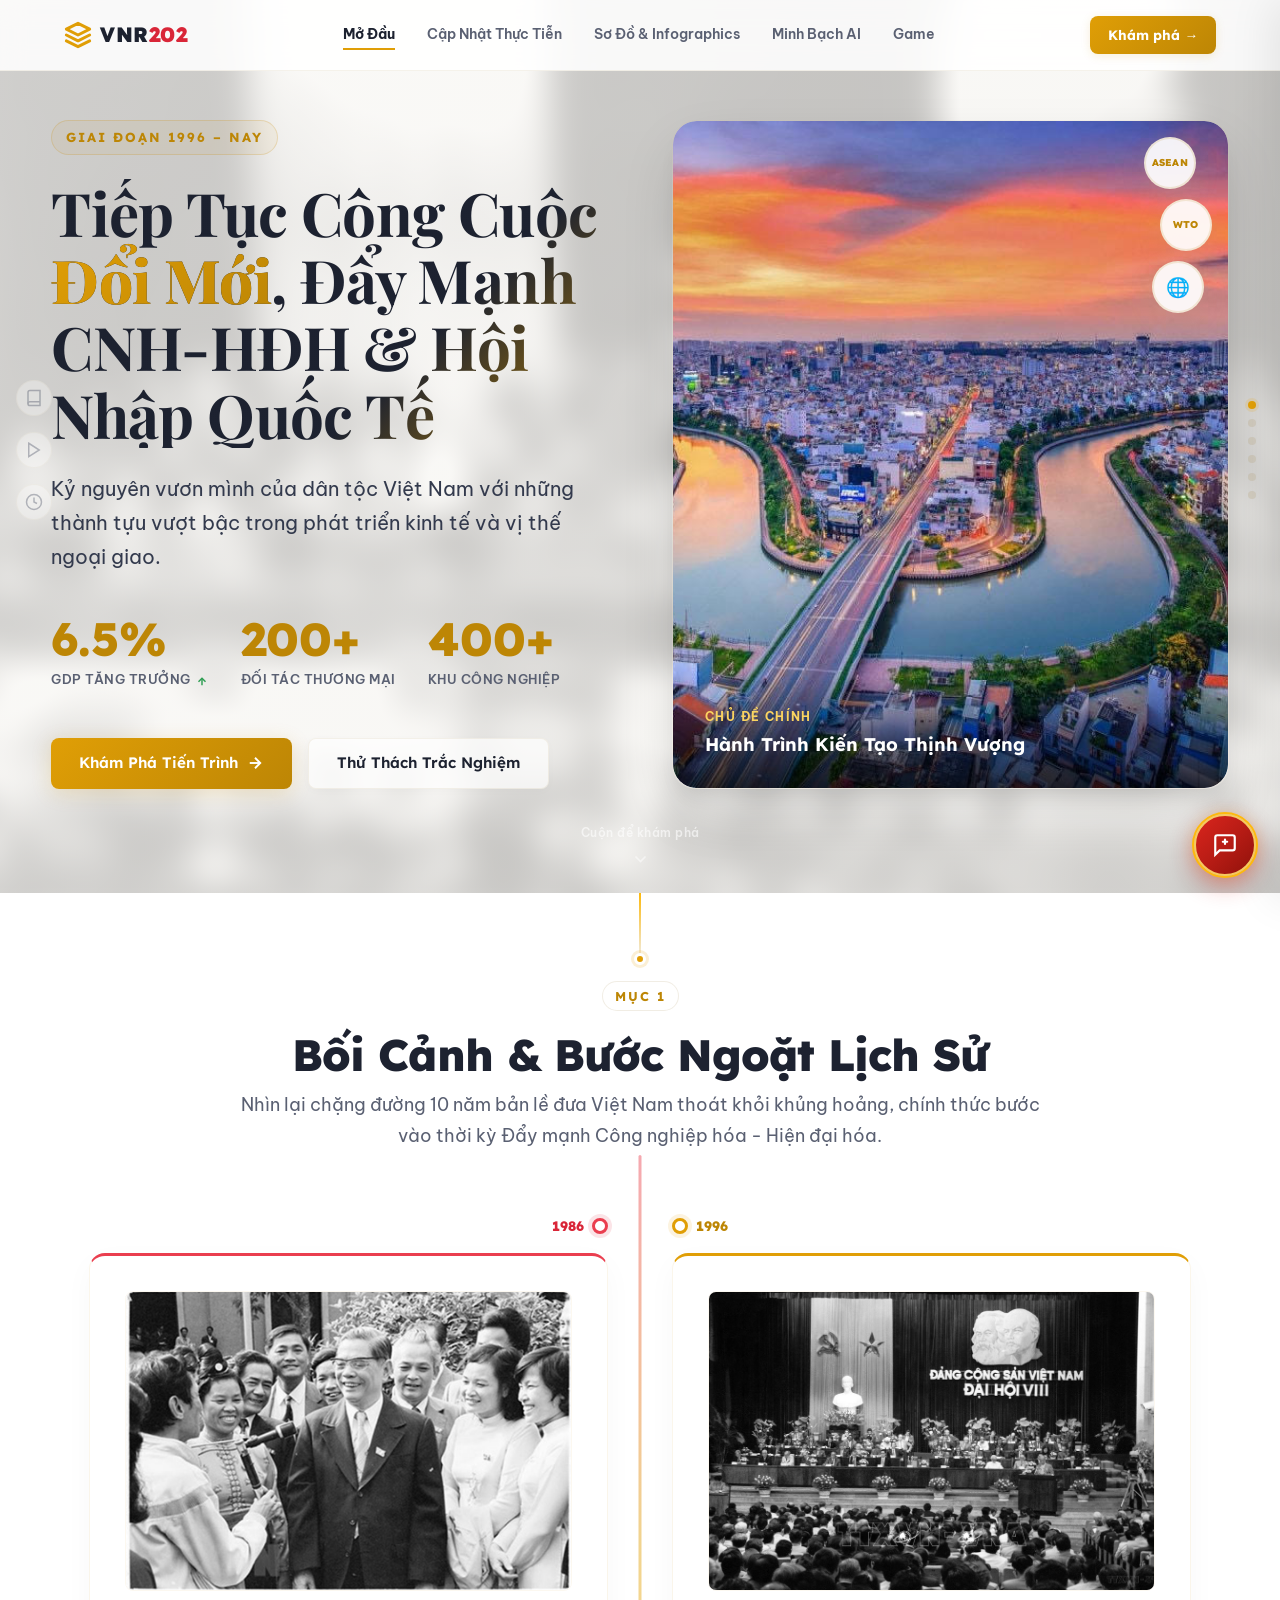
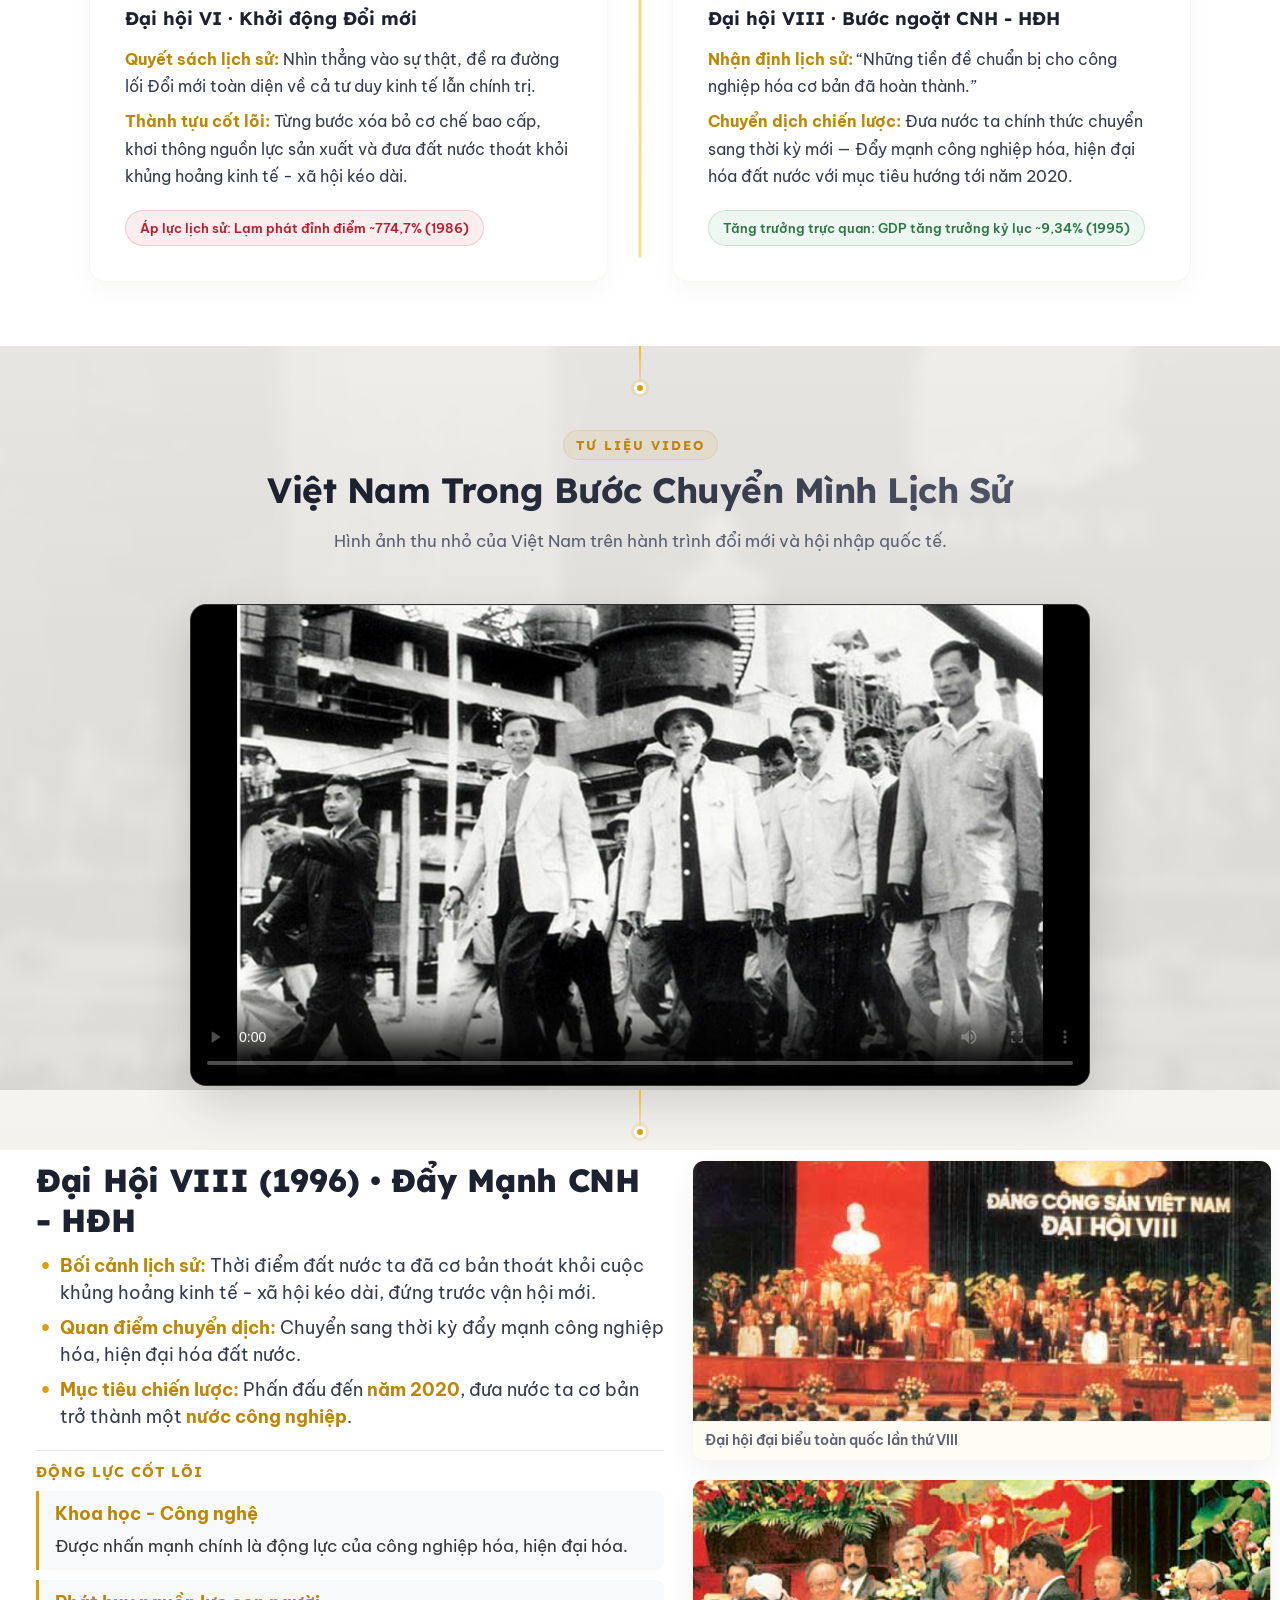
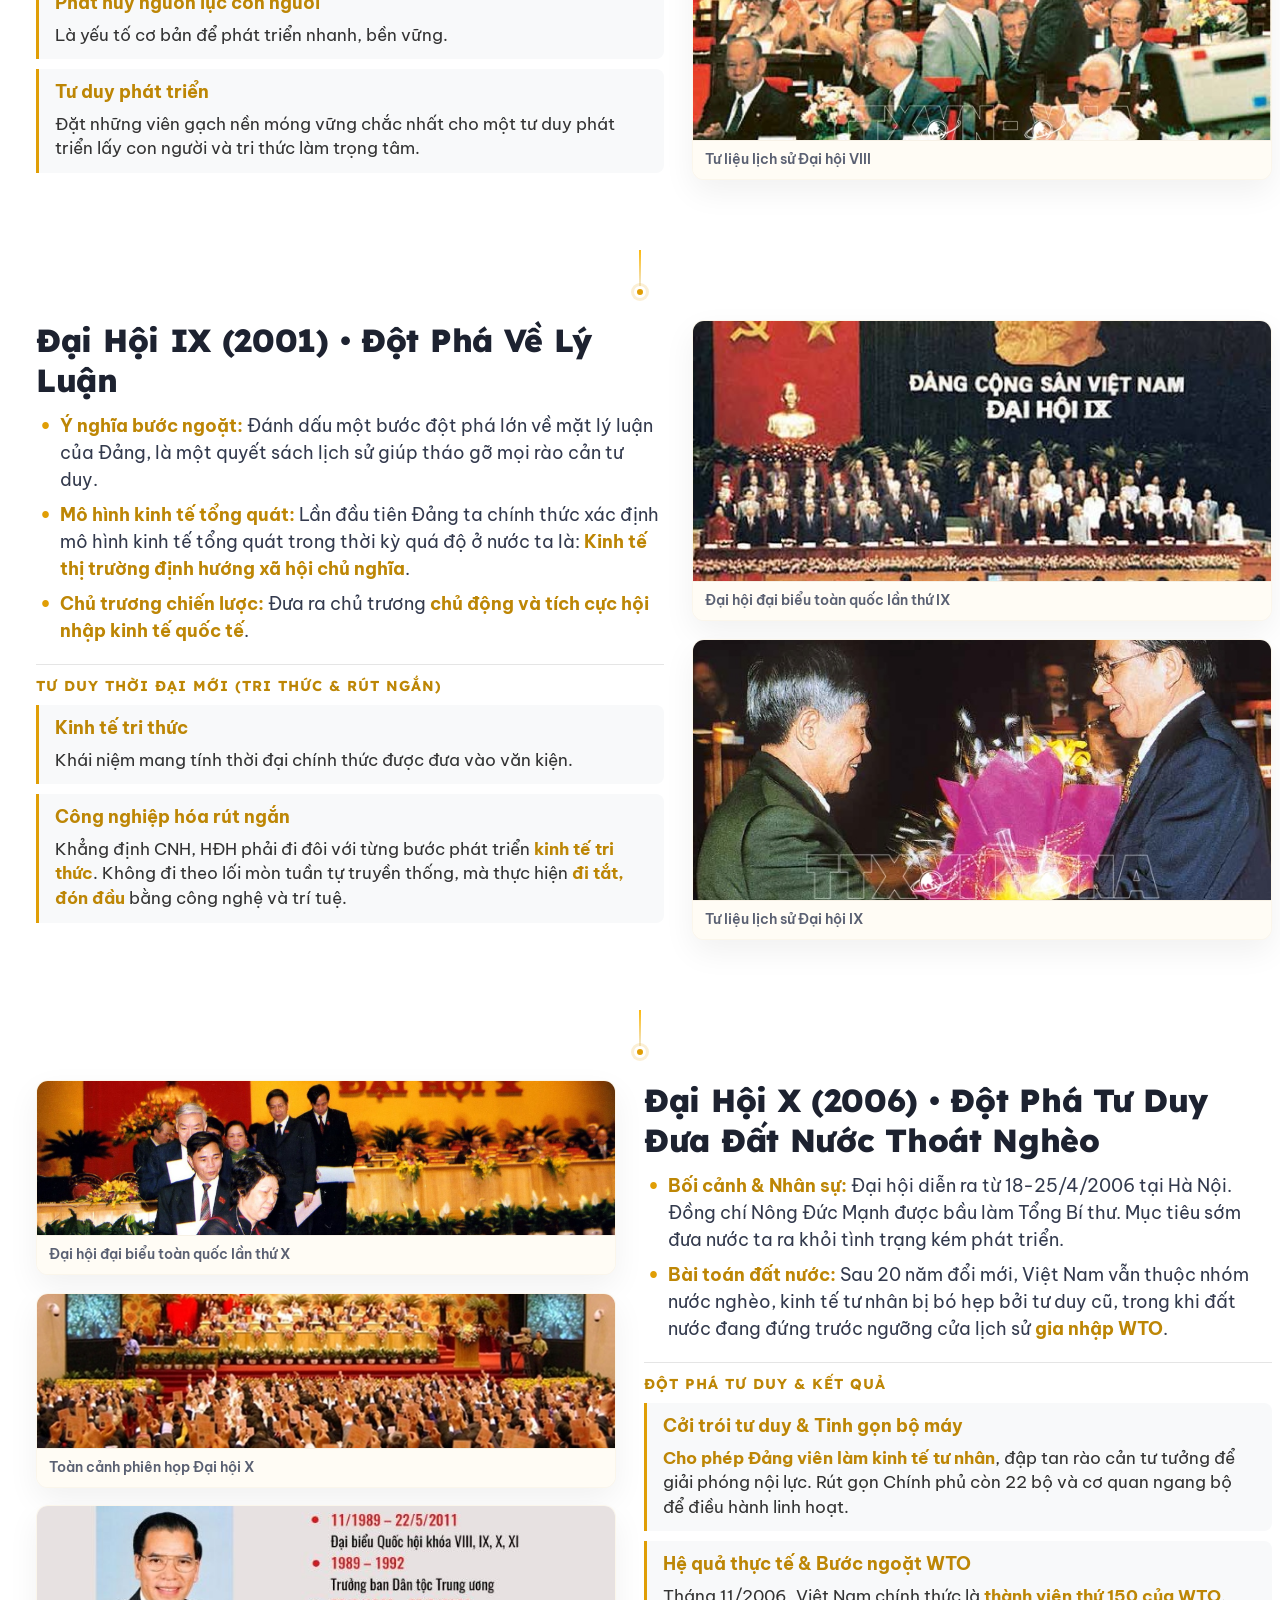
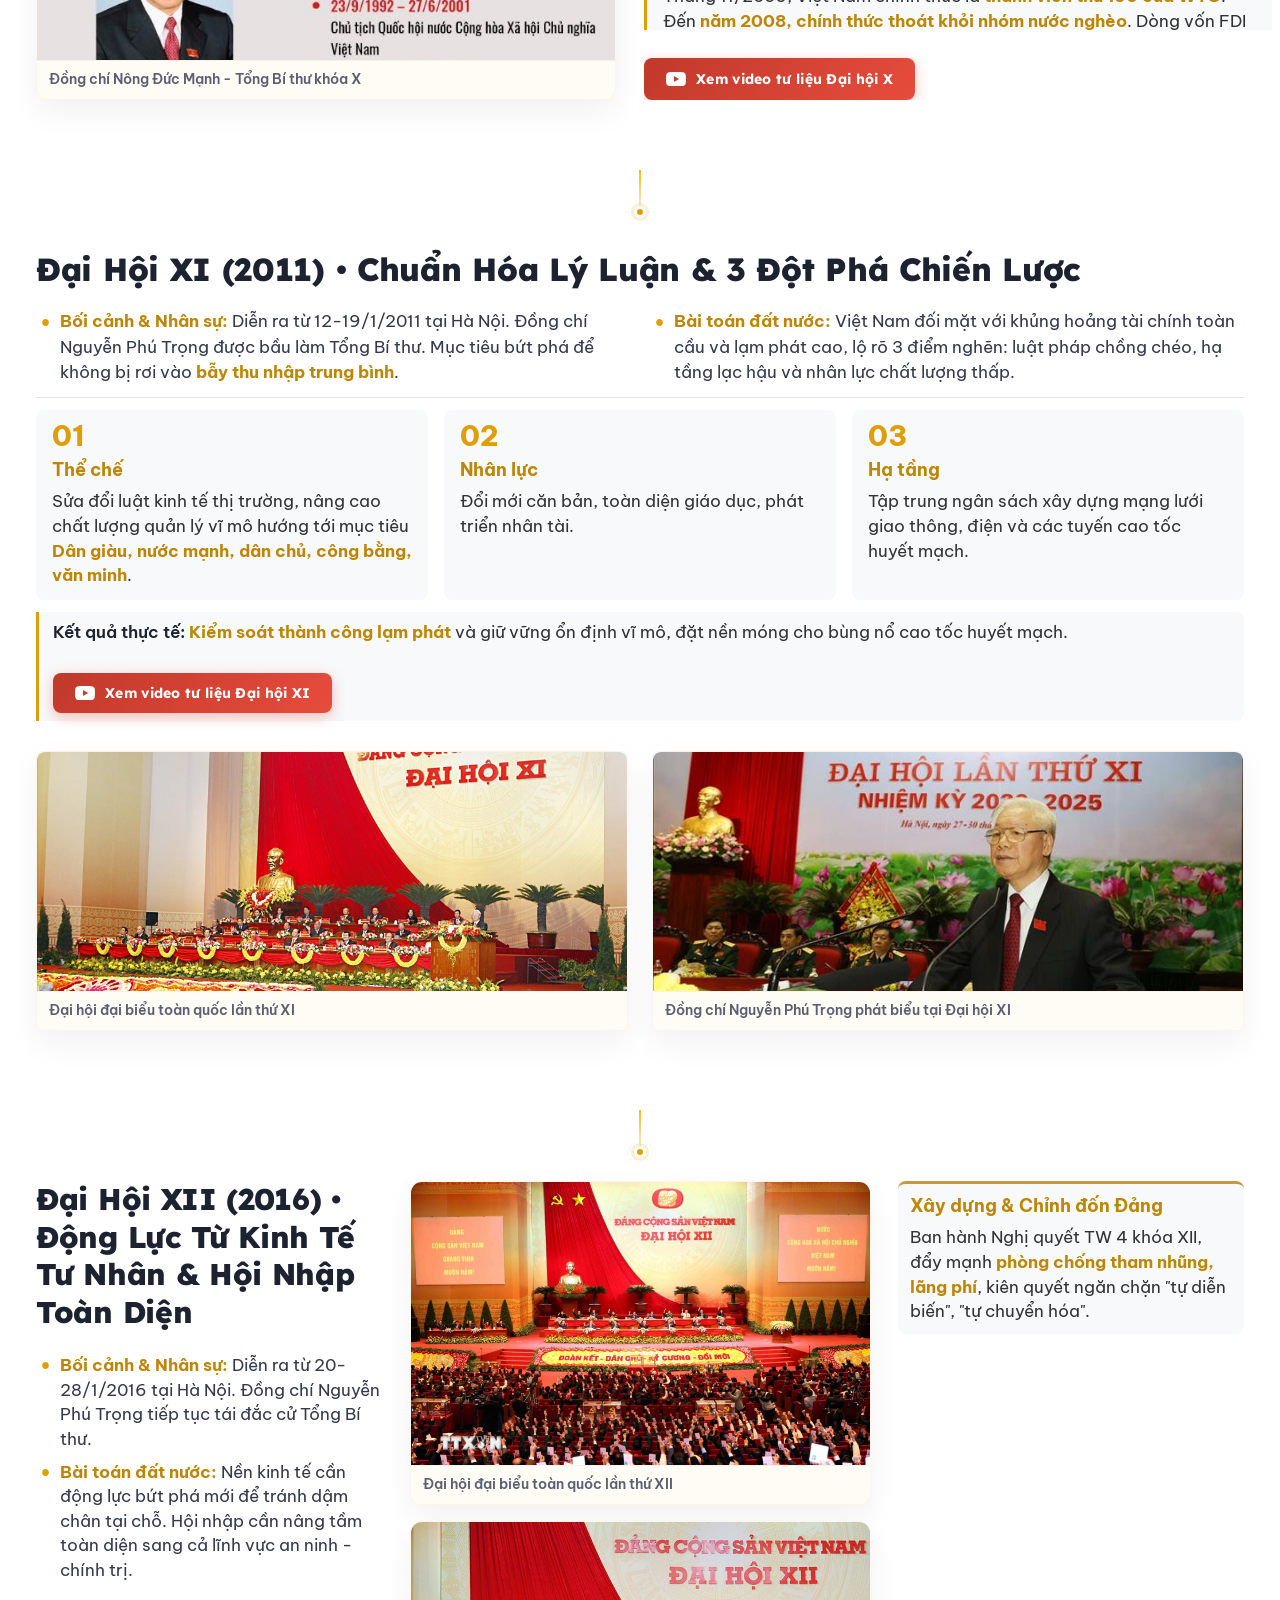
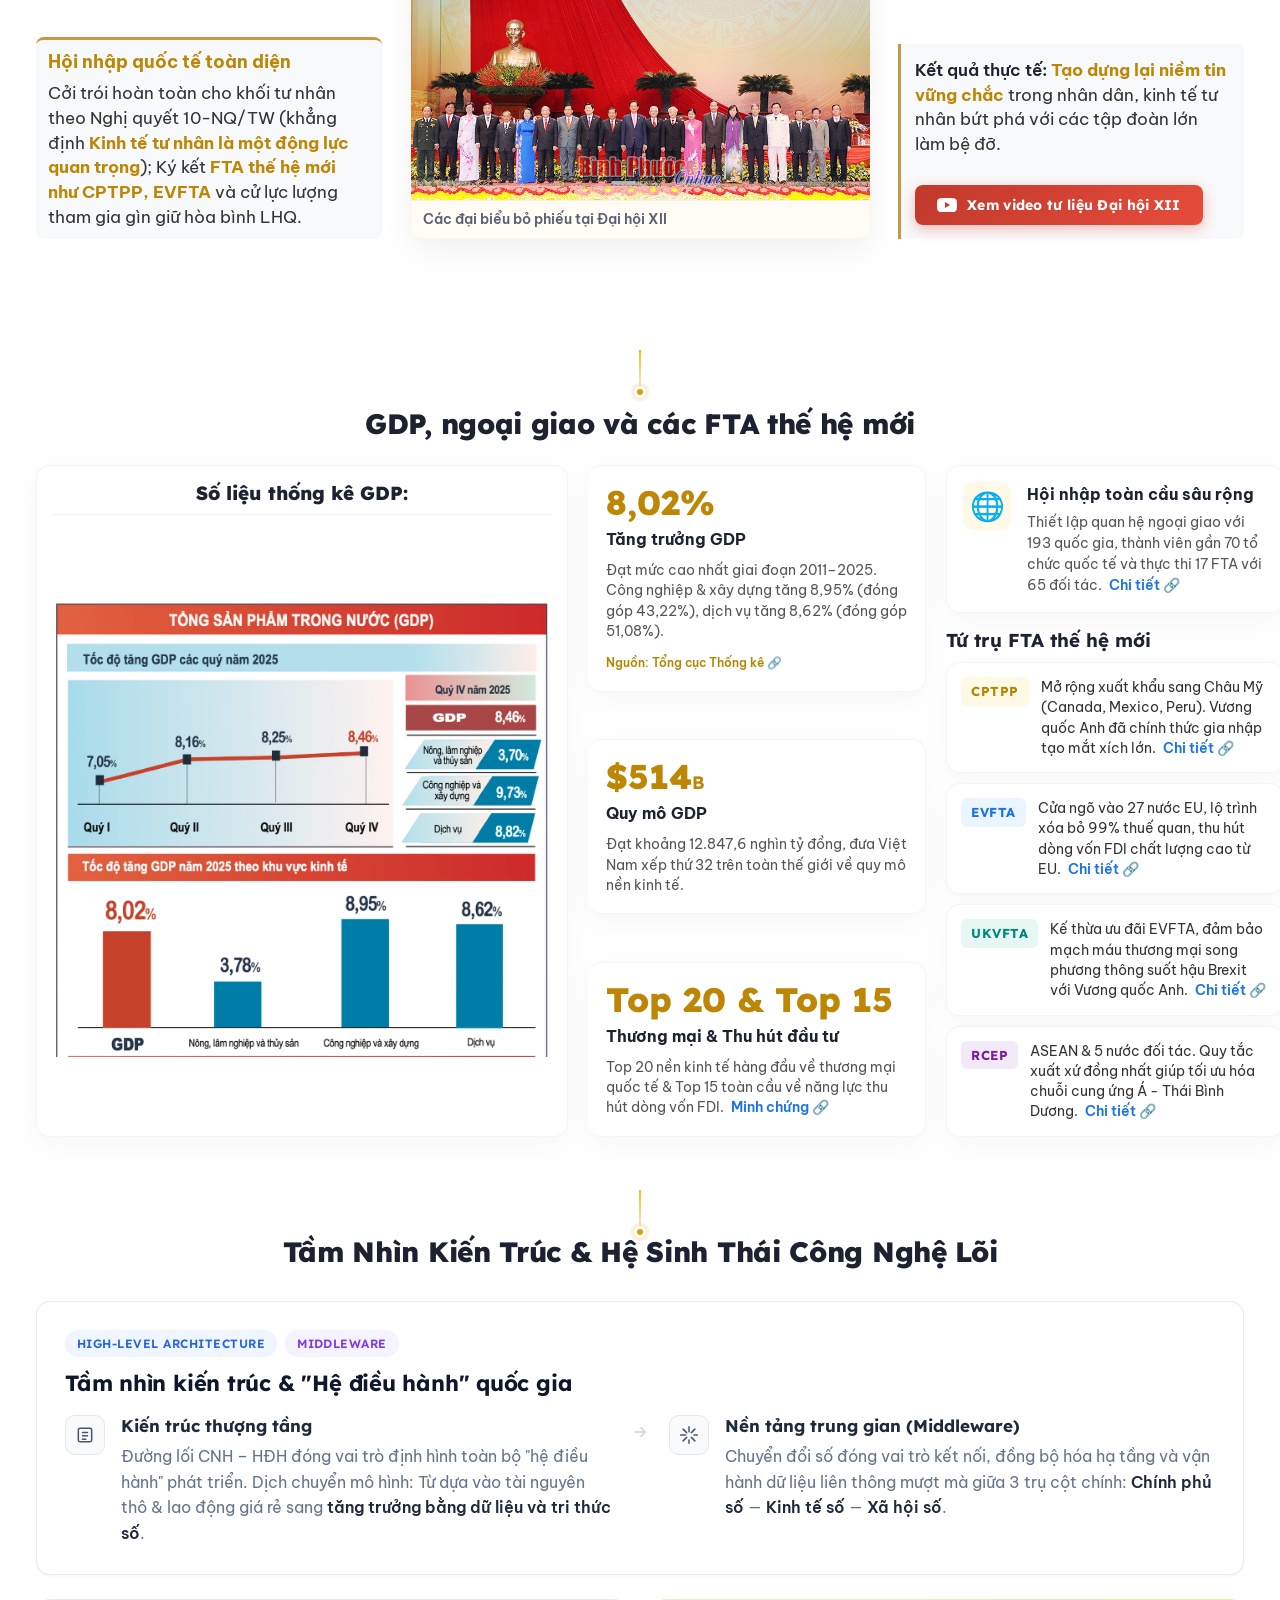
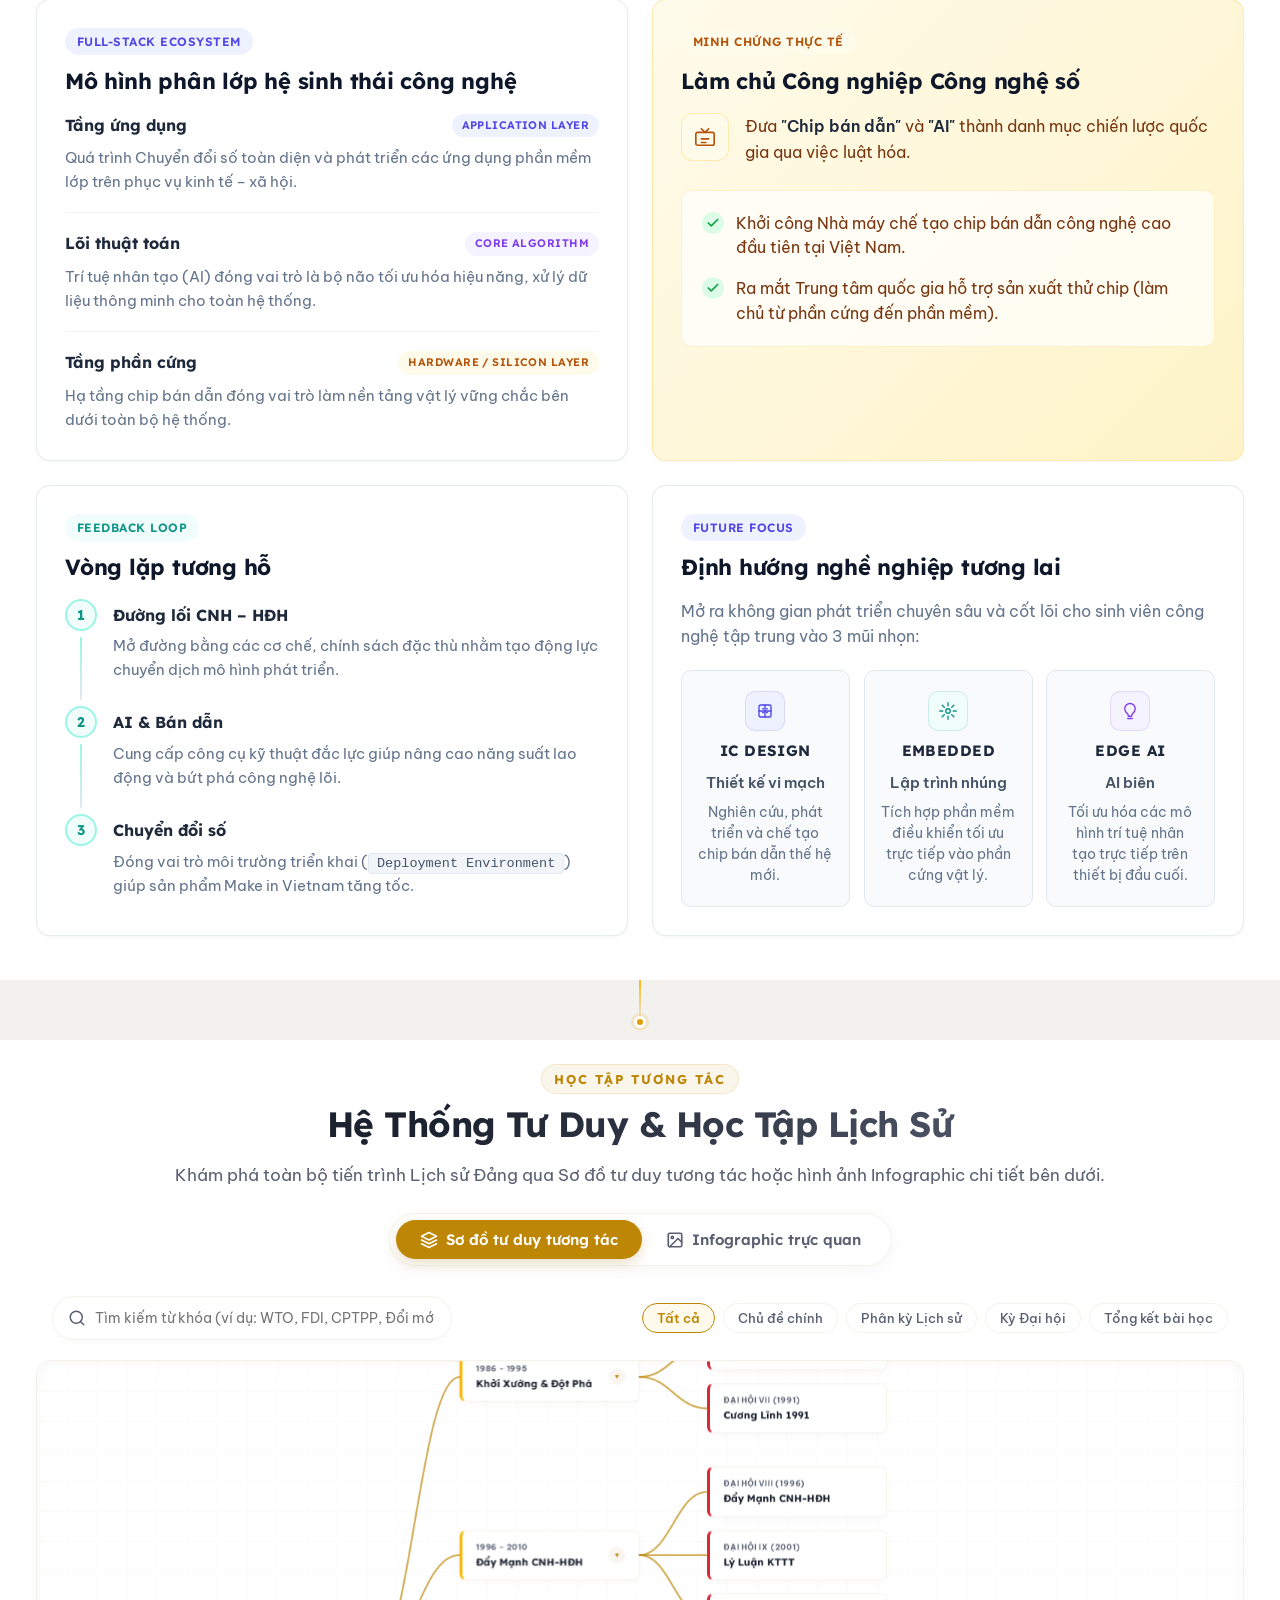
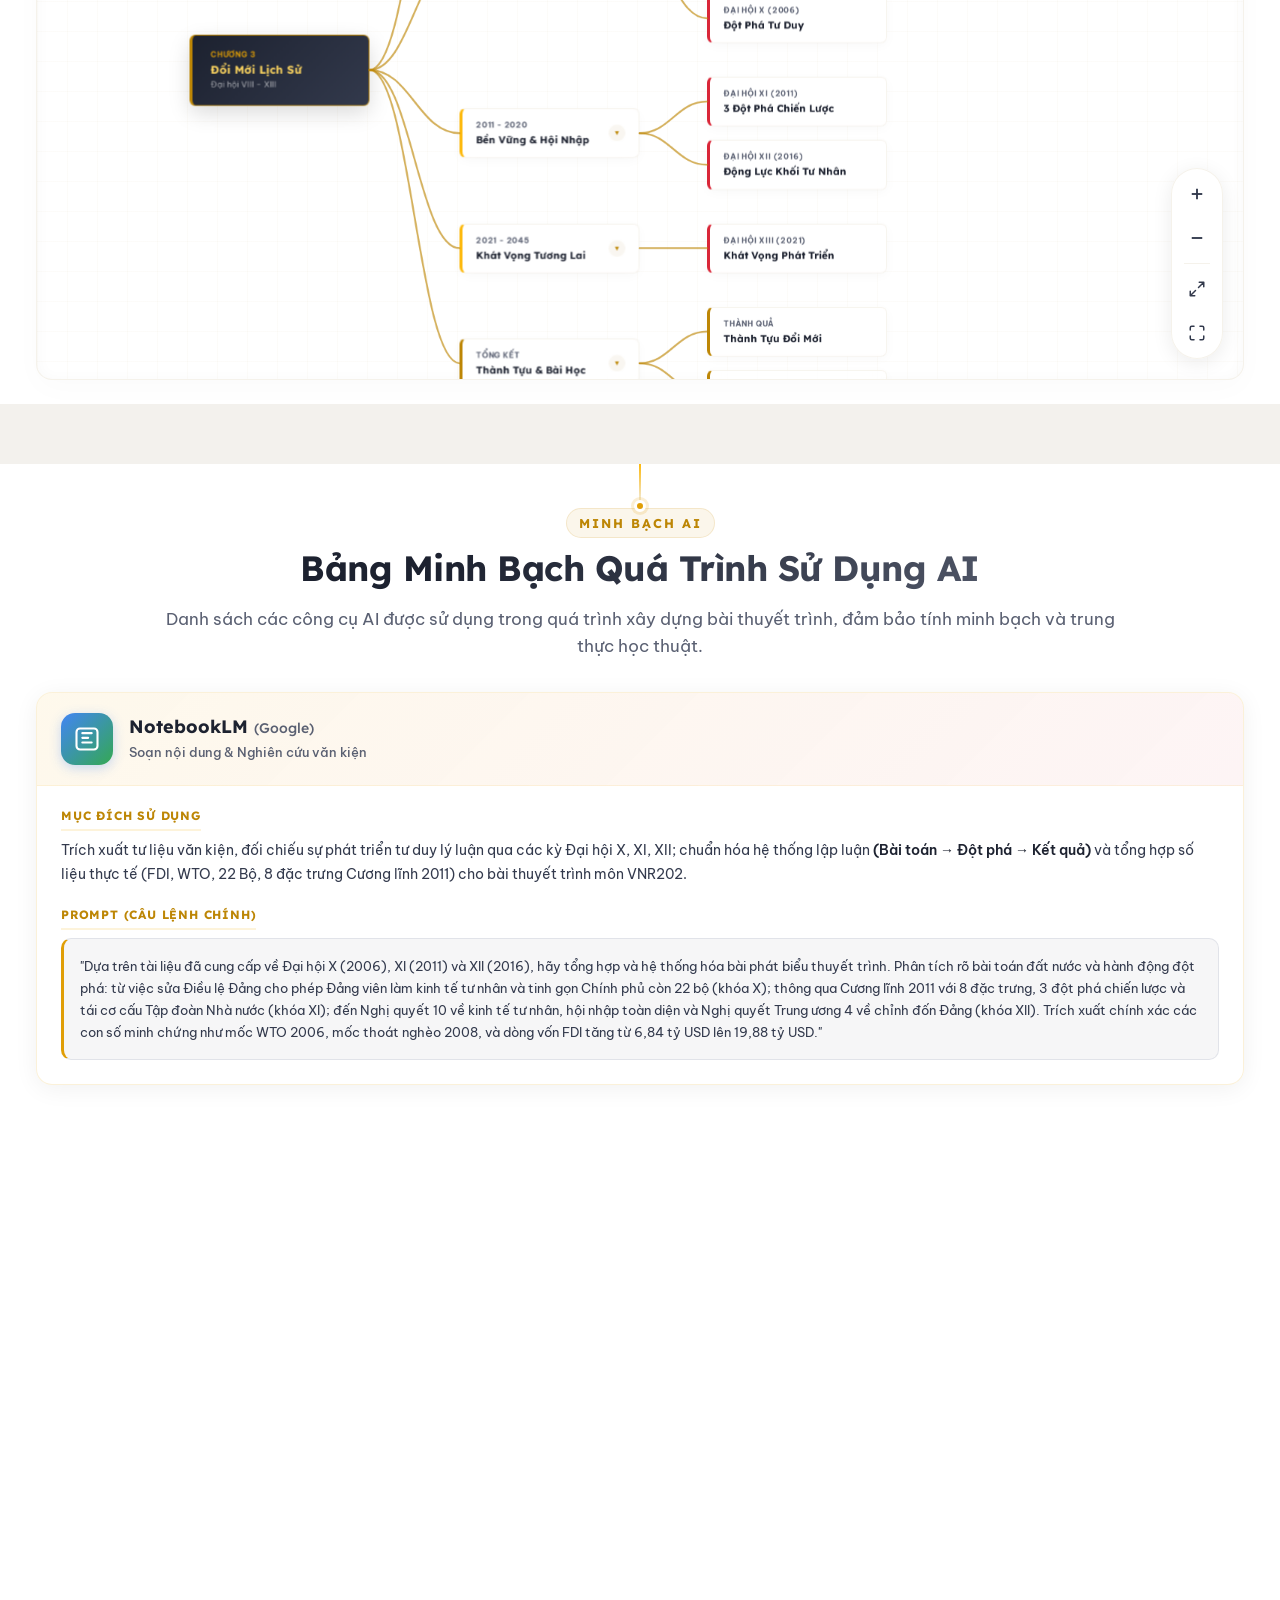
==== commit d748a076: "Update video and index.html" ====
--- a/index.html
+++ b/index.html
@@ -255,7 +255,7 @@
                 </div>
                 <div class="video-wrapper">
                     <video controls preload="metadata" poster="img/bachothamgangthepthainguyen.jpg">
-                        <source src="video/snaptik.vn_7609173447083691272.mp4" type="video/mp4">
+                        <source src="video/Video Project 5.mp4" type="video/mp4">
                         Trình duyệt không hỗ trợ phát video.
                     </video>
                 </div>
